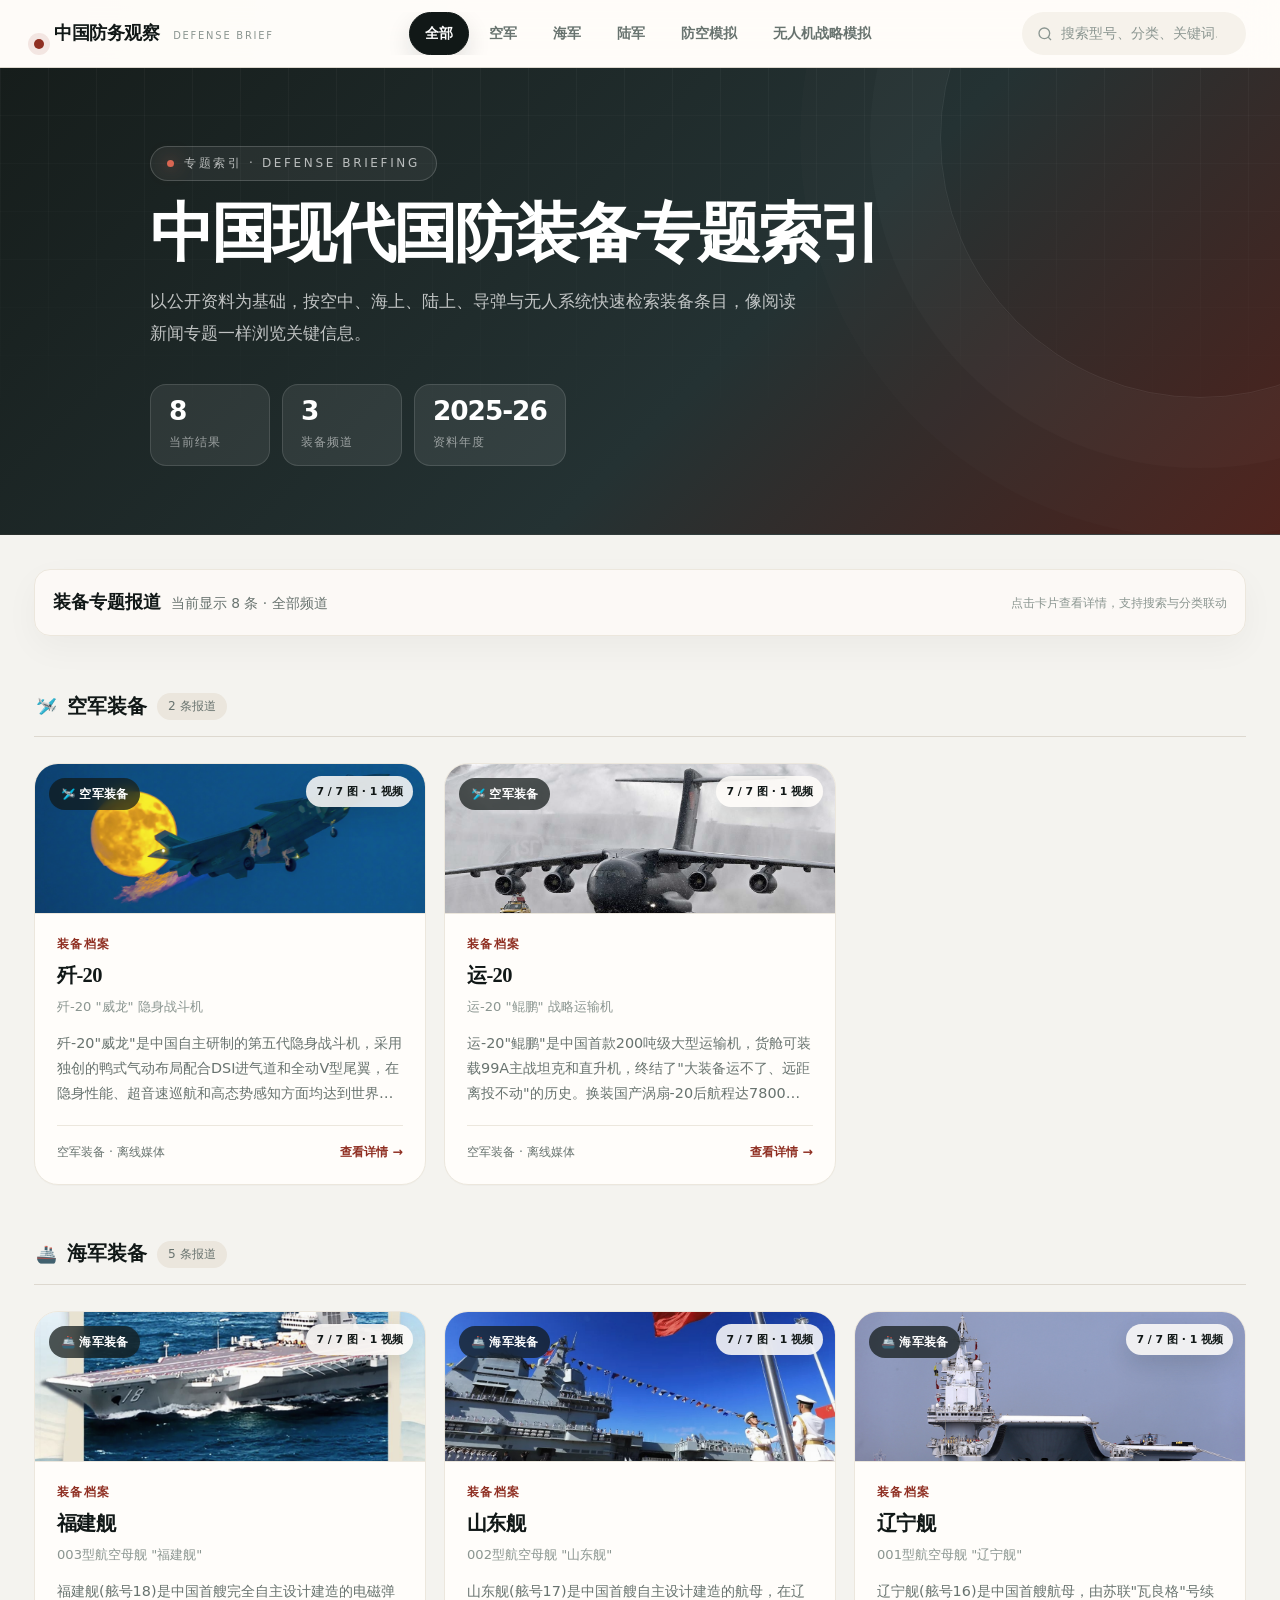
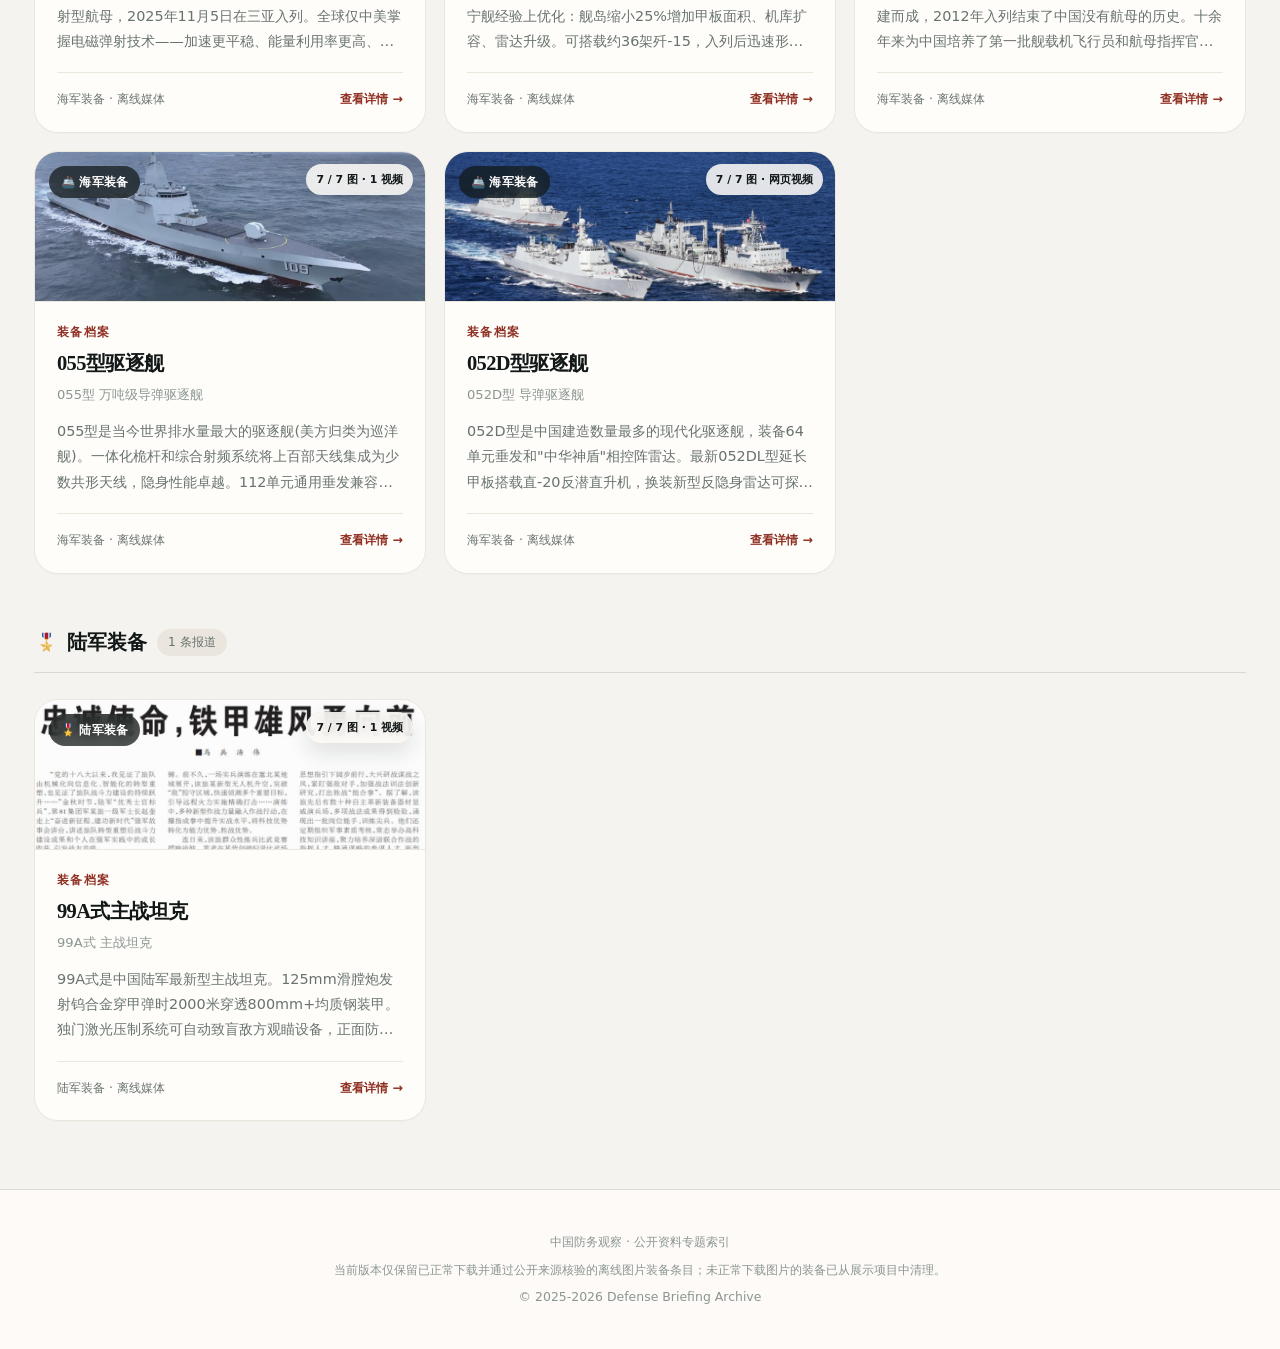
==== index.html @ eff03df4 "Initial site upload" ====
<!DOCTYPE html>
<html lang="zh-CN">
<head>
<meta charset="UTF-8">
<meta name="viewport" content="width=device-width, initial-scale=1.0">
<title>中国防务观察 · 现代国防装备专题索引</title>
<style>
/* ====== News Briefing Design System ====== */
:root{
  --bg:#f4f3ef;
  --paper:#fffdfa;
  --paper-strong:#ffffff;
  --ink:#111817;
  --ink-soft:#26312f;
  --muted:#68736f;
  --muted-2:#8b9691;
  --line:#ddd8cf;
  --line-soft:#ece7dd;
  --accent:#8f2f22;
  --accent-dark:#5f1f18;
  --accent-soft:#f4e5df;
  --steel:#3f5158;
  --shadow-soft:0 18px 50px rgba(20,28,25,.08);
  --shadow-card:0 22px 56px rgba(20,28,25,.12);
  --radius-lg:24px;
  --radius-md:16px;
  --radius-sm:10px;
  --motion-fast:180ms cubic-bezier(.2,.8,.2,1);
  --motion-smooth:380ms cubic-bezier(.2,.8,.2,1);
}
*,*::before,*::after{box-sizing:border-box;margin:0;padding:0}
html{scroll-behavior:smooth;font-size:16px}
body{font-family:"Microsoft YaHei","PingFang SC","Noto Sans SC",system-ui,sans-serif;background:radial-gradient(circle at top left,rgba(143,47,34,.08),transparent 30rem),var(--bg);color:var(--ink);line-height:1.75;-webkit-font-smoothing:antialiased;overflow-x:hidden}
body.menu-open,body.modal-open{overflow:hidden}
button,input{font:inherit}
button{cursor:pointer}
:focus-visible{outline:3px solid rgba(143,47,34,.32);outline-offset:4px}
.sr-only{position:absolute;width:1px;height:1px;padding:0;margin:-1px;overflow:hidden;clip:rect(0,0,0,0);white-space:nowrap;border:0}

/* ====== Header ====== */
.topbar{position:sticky;top:0;z-index:50;background:rgba(255,253,250,.92);backdrop-filter:blur(18px);border-bottom:1px solid var(--line);display:grid;grid-template-columns:auto 1fr auto;align-items:center;gap:22px;padding:0 34px;min-height:68px;box-shadow:0 1px 0 rgba(17,24,23,.02)}
.topbar-brand{display:flex;align-items:baseline;gap:10px;color:var(--ink);white-space:nowrap;letter-spacing:-.03em}
.topbar-brand span:first-child{width:10px;height:10px;border-radius:50%;background:var(--accent);box-shadow:0 0 0 6px rgba(143,47,34,.1);font-size:0;flex-shrink:0}
.topbar-brand .txt{font-family:"Noto Serif SC","Songti SC","SimSun",serif;font-size:1.15rem;font-weight:800}
.topbar-brand::after{content:"DEFENSE BRIEF";font-size:.62rem;letter-spacing:.18em;color:var(--muted-2);margin-left:4px}
.topbar-nav{display:flex;align-items:center;justify-content:center;gap:4px;overflow-x:auto;scrollbar-width:none}
.topbar-nav::-webkit-scrollbar{display:none}
.nav-link{position:relative;padding:8px 15px;border:1px solid transparent;border-radius:999px;background:transparent;color:var(--muted);font-size:.86rem;font-weight:650;white-space:nowrap;transition:color var(--motion-fast),background-color var(--motion-fast),border-color var(--motion-fast),transform var(--motion-fast)}
.nav-link:hover{color:var(--ink);background:#f0ece4;border-color:var(--line-soft);transform:translateY(-1px)}
.nav-link.active,.nav-link[aria-current="page"]{color:#fff;background:var(--ink);border-color:var(--ink);box-shadow:0 10px 24px rgba(17,24,23,.12)}
.topbar-actions{display:flex;align-items:center;gap:10px;justify-content:flex-end}
.topbar-search{display:flex;align-items:center;gap:8px;background:#f6f2eb;border:1px solid transparent;border-radius:999px;padding:8px 14px;transition:border-color var(--motion-fast),background-color var(--motion-fast),box-shadow var(--motion-fast);min-width:220px}
.topbar-search:focus-within{border-color:rgba(143,47,34,.45);background:#fff;box-shadow:0 10px 28px rgba(143,47,34,.08)}
.topbar-search input{border:none;outline:none;background:transparent;font-size:.86rem;width:170px;color:var(--ink)}
.topbar-search input::placeholder{color:var(--muted-2)}
.topbar-search svg{width:16px;height:16px;color:var(--muted-2);flex-shrink:0}
.clear-search{width:24px;height:24px;border:none;border-radius:50%;background:transparent;color:var(--muted-2);display:none;align-items:center;justify-content:center;transition:background-color var(--motion-fast),color var(--motion-fast),transform var(--motion-fast)}
.clear-search.visible{display:flex}
.clear-search:hover{background:var(--accent-soft);color:var(--accent);transform:rotate(90deg)}
.topbar-toggle{display:none;background:#fff;border:1px solid var(--line);border-radius:999px;width:40px;height:40px;color:var(--ink);font-size:1.1rem;align-items:center;justify-content:center;transition:transform var(--motion-fast),box-shadow var(--motion-fast),background-color var(--motion-fast)}
.topbar-toggle:hover{transform:translateY(-1px);box-shadow:0 12px 26px rgba(20,28,25,.1)}

/* ====== Hero ====== */
.hero{position:relative;overflow:hidden;background:linear-gradient(135deg,#161d1b 0%,#243233 58%,#4e211b 100%);color:#fff;padding:78px 32px 68px;border-bottom:1px solid rgba(255,255,255,.08)}
.hero::before{content:"";position:absolute;inset:0;background:linear-gradient(90deg,rgba(255,255,255,.035) 1px,transparent 1px),linear-gradient(0deg,rgba(255,255,255,.028) 1px,transparent 1px);background-size:48px 48px;mask-image:linear-gradient(180deg,#000,transparent 85%)}
.hero::after{content:"";position:absolute;width:520px;height:520px;border:1px solid rgba(255,255,255,.08);border-radius:50%;right:-180px;top:-190px;box-shadow:0 0 0 70px rgba(255,255,255,.018),0 0 0 140px rgba(255,255,255,.012)}
.hero-content{position:relative;z-index:1;max-width:980px;margin:0 auto;animation:heroIn .62s var(--motion-smooth) both}
@keyframes heroIn{from{opacity:0;transform:translateY(18px)}to{opacity:1;transform:translateY(0)}}
.hero-kicker{display:inline-flex;align-items:center;gap:10px;font-size:.75rem;letter-spacing:.22em;text-transform:uppercase;color:rgba(255,255,255,.68);margin-bottom:18px;border:1px solid rgba(255,255,255,.18);padding:6px 16px;border-radius:999px;background:rgba(255,255,255,.06);backdrop-filter:blur(10px)}
.hero-kicker::before{content:"";width:7px;height:7px;border-radius:50%;background:#d96652;box-shadow:0 0 18px rgba(217,102,82,.85)}
.hero h1{font-family:"Noto Serif SC","Songti SC","SimSun",serif;font-size:clamp(2.1rem,5vw,4.8rem);font-weight:900;line-height:1.08;letter-spacing:-.05em;max-width:760px;margin-bottom:18px}
.hero p{font-size:1.05rem;color:rgba(255,255,255,.72);max-width:650px;line-height:1.9;margin-bottom:34px}
.hero-stats{display:flex;gap:12px;flex-wrap:wrap}
.hero-stat{text-align:left;background:rgba(255,255,255,.08);border:1px solid rgba(255,255,255,.12);padding:13px 18px;border-radius:16px;min-width:120px;backdrop-filter:blur(12px)}
.hero-stat .num{font-size:1.65rem;line-height:1;font-weight:850;color:#fff;letter-spacing:-.04em}
.hero-stat .label{font-size:.72rem;color:rgba(255,255,255,.52);margin-top:8px;letter-spacing:.08em}

/* ====== Main Content ====== */
.main-wrap{max-width:1260px;margin:0 auto;padding:34px 24px 68px}
.results-bar{display:flex;align-items:center;justify-content:space-between;gap:16px;margin-bottom:20px;padding:16px 18px;border:1px solid var(--line-soft);background:rgba(255,253,250,.72);border-radius:var(--radius-md);box-shadow:0 12px 34px rgba(20,28,25,.04)}
.results-title{display:flex;align-items:baseline;gap:10px;flex-wrap:wrap}
.results-title strong{font-family:"Noto Serif SC","Songti SC","SimSun",serif;font-size:1.15rem;color:var(--ink)}
.results-title span{font-size:.86rem;color:var(--muted)}
.results-hint{font-size:.78rem;color:var(--muted-2)}
.cat-heading{display:flex;align-items:center;gap:10px;margin:26px 0 8px;padding:8px 2px 12px;border-bottom:1px solid var(--line)}
.cat-heading .icon{font-size:1.05rem;filter:saturate(.7)}
.cat-heading h2{font-family:"Noto Serif SC","Songti SC","SimSun",serif;font-size:1.22rem;font-weight:800;color:var(--ink)}
.cat-heading .count{font-size:.76rem;color:var(--muted);background:#ebe6dd;padding:3px 11px;border-radius:999px}
.cards-grid{display:grid;grid-template-columns:repeat(auto-fill,minmax(310px,1fr));gap:18px;transition:opacity var(--motion-smooth),transform var(--motion-smooth),filter var(--motion-smooth)}
.cards-grid.is-filtering{opacity:.28;transform:translateY(10px);filter:blur(1px)}
.card{position:relative;background:var(--paper);border:1px solid var(--line-soft);border-radius:var(--radius-lg);overflow:hidden;cursor:pointer;min-height:100%;box-shadow:0 1px 0 rgba(17,24,23,.02);transition:transform var(--motion-smooth),box-shadow var(--motion-smooth),border-color var(--motion-fast),background-color var(--motion-fast);opacity:0;animation:cardIn .48s var(--motion-smooth) forwards;animation-delay:var(--delay,0ms)}
@keyframes cardIn{from{opacity:0;transform:translateY(20px)}to{opacity:1;transform:translateY(0)}}
.card::before{content:"";position:absolute;left:18px;right:18px;top:0;height:2px;background:linear-gradient(90deg,transparent,var(--accent),transparent);transform:scaleX(0);transform-origin:left;transition:transform .46s var(--motion-smooth);z-index:2}
.card:hover,.card:focus-visible{transform:translateY(-6px);box-shadow:var(--shadow-card);border-color:#d5ccc0;background:#fff}
.card:hover::before,.card:focus-visible::before{transform:scaleX(1)}
.card:active,.card.is-pressed{transform:translateY(-2px) scale(.985)}
.card-img{position:relative;height:150px;overflow:hidden;background:#ece7dd;border-bottom:1px solid var(--line-soft)}
.card-img svg{width:100%;height:100%;display:block;transition:transform .7s var(--motion-smooth),filter .7s var(--motion-smooth);filter:saturate(.78) contrast(.98)}
.card:hover .card-img svg{transform:scale(1.035);filter:saturate(.95) contrast(1.02)}
.card-cat{position:absolute;top:14px;left:14px;z-index:1;padding:6px 12px;border-radius:999px;font-size:.72rem;background:rgba(17,24,23,.72);color:#fff;backdrop-filter:blur(8px);font-weight:700;letter-spacing:.02em}
.card-body{padding:20px 22px 22px}
.card-eyebrow{font-size:.72rem;color:var(--accent);font-weight:800;letter-spacing:.12em;text-transform:uppercase;margin-bottom:8px}
.card-body h3{font-family:"Noto Serif SC","Songti SC","SimSun",serif;font-size:1.28rem;font-weight:900;color:var(--ink);line-height:1.32;margin-bottom:7px;letter-spacing:-.03em}
.card-body .model{font-size:.82rem;color:var(--muted-2);margin-bottom:12px;white-space:nowrap;overflow:hidden;text-overflow:ellipsis}
.card-body .excerpt{font-size:.9rem;color:var(--muted);line-height:1.75;display:-webkit-box;-webkit-line-clamp:3;-webkit-box-orient:vertical;overflow:hidden}
.card-meta{display:flex;align-items:center;justify-content:space-between;gap:12px;margin-top:18px;padding-top:15px;border-top:1px solid var(--line-soft);font-size:.78rem;color:var(--muted)}
.card-meta span:last-child{color:var(--accent);font-weight:800;transition:transform var(--motion-fast)}
.card:hover .card-meta span:last-child{transform:translateX(4px)}
.no-results{text-align:center;padding:82px 20px;color:var(--muted);border:1px dashed var(--line);border-radius:var(--radius-lg);background:rgba(255,253,250,.58)}
.no-results .icon{font-size:2.8rem;margin-bottom:14px;filter:saturate(.72)}
.no-results h3{font-family:"Noto Serif SC","Songti SC","SimSun",serif;font-size:1.3rem;color:var(--ink);margin-bottom:8px}

/* ====== Modal ====== */
.modal-overlay{position:fixed;inset:0;z-index:100;background:rgba(17,24,23,.72);backdrop-filter:blur(10px);display:flex;align-items:center;justify-content:center;padding:24px;visibility:hidden;opacity:0;pointer-events:none;transition:opacity var(--motion-smooth),visibility var(--motion-smooth)}
.modal-overlay.show{visibility:visible;opacity:1;pointer-events:auto}
.modal{background:var(--paper-strong);border-radius:26px;width:100%;max-width:940px;max-height:88vh;overflow-y:auto;box-shadow:0 34px 92px rgba(0,0,0,.32);transform:translateY(28px) scale(.985);opacity:0;transition:transform var(--motion-smooth),opacity var(--motion-smooth);position:relative;border:1px solid rgba(255,255,255,.45)}
.modal-overlay.show .modal{transform:translateY(0) scale(1);opacity:1}
.modal::before{content:"";position:absolute;left:0;right:0;top:0;height:3px;background:linear-gradient(90deg,transparent,var(--accent),transparent);opacity:.9}
.modal-close{position:sticky;top:18px;float:right;z-index:10;width:42px;height:42px;border-radius:50%;background:rgba(255,255,255,.86);border:1px solid var(--line);color:var(--ink);font-size:1.05rem;cursor:pointer;display:flex;align-items:center;justify-content:center;transition:transform var(--motion-fast),background-color var(--motion-fast),color var(--motion-fast),border-color var(--motion-fast);margin:18px 18px -60px auto;box-shadow:0 12px 28px rgba(20,28,25,.1)}
.modal-close:hover{background:var(--accent);border-color:var(--accent);color:#fff;transform:rotate(90deg)}
.modal-img-wrap{position:relative;width:100%;height:300px;overflow:hidden;background:#ece7dd;border-radius:26px 26px 0 0;border-bottom:1px solid var(--line-soft)}
.modal-img-wrap svg{width:100%;height:100%;display:block;filter:saturate(.82)}
.modal-body{padding:30px 38px 40px}
.modal-tags{margin-bottom:14px;display:flex;align-items:center;gap:8px;flex-wrap:wrap}
.modal-tag,.modal-status{padding:6px 13px;border-radius:999px;font-size:.76rem;font-weight:800;border:1px solid var(--line-soft)}
.modal-tag{background:#f4f0e8;color:var(--steel)}
.tag-active{background:#e8f3ea;color:#2d6e40;border-color:#cfe5d5}
.tag-test{background:#fff4da;color:#a16207;border-color:#efd38f}
.modal-body h2{font-family:"Noto Serif SC","Songti SC","SimSun",serif;font-size:clamp(1.8rem,4vw,2.8rem);font-weight:900;color:var(--ink);line-height:1.16;letter-spacing:-.04em;margin-bottom:8px}
.modal-body .model-name{font-size:1rem;color:var(--muted);margin-bottom:24px}
.specs-grid{display:grid;grid-template-columns:repeat(auto-fill,minmax(210px,1fr));gap:1px;margin-bottom:26px;background:var(--line);border-radius:16px;overflow:hidden;border:1px solid var(--line)}
.spec-item{display:flex;justify-content:space-between;align-items:center;gap:12px;padding:10px 14px;background:#fffdf9;font-size:.86rem}
.spec-label{color:var(--muted);font-weight:700;flex-shrink:0}
.spec-value{color:var(--ink);font-weight:750;text-align:right;word-break:break-word}
.radar-block{display:flex;gap:28px;align-items:center;flex-wrap:wrap;margin:22px 0 28px;padding:22px 24px;background:#f7f3ec;border-radius:18px;border:1px solid var(--line-soft)}
.radar-canvas-wrap{flex-shrink:0}
.radar-canvas-wrap canvas{display:block;max-width:100%}
.radar-info{flex:1;min-width:220px}
.radar-info h4{font-size:.92rem;color:var(--ink);margin-bottom:14px;font-weight:850;letter-spacing:.04em}
.radar-row{display:flex;align-items:center;gap:8px;margin-bottom:8px;font-size:.83rem}
.radar-row .dot{width:8px;height:8px;border-radius:50%;flex-shrink:0}
.radar-row .lbl{color:var(--muted);width:68px;flex-shrink:0}
.radar-row .bar-wrap{flex:1;height:6px;border-radius:999px;background:#e2ddd4;overflow:hidden}
.radar-row .bar-fill{height:100%;border-radius:999px;transition:width .8s var(--motion-smooth)}
.radar-row .val{font-weight:850;color:var(--ink);width:30px;text-align:right;flex-shrink:0}
.desc-block{border-top:1px solid var(--line-soft);padding-top:6px}
.desc-block h4{font-family:"Noto Serif SC","Songti SC","SimSun",serif;font-size:1.05rem;color:var(--ink);margin:18px 0 8px;font-weight:900}
.desc-block p{font-size:.94rem;color:var(--ink-soft);line-height:1.95;margin-bottom:12px;text-indent:2em}
.footer{text-align:center;padding:38px 20px;border-top:1px solid var(--line);color:var(--muted-2);font-size:.78rem;line-height:2.2;background:rgba(255,253,250,.8)}
.btt{position:fixed;bottom:28px;right:28px;z-index:45;width:44px;height:44px;border-radius:50%;background:#fff;border:1px solid var(--line);color:var(--muted);cursor:pointer;font-size:1rem;display:flex;align-items:center;justify-content:center;transition:opacity var(--motion-fast),transform var(--motion-fast),background-color var(--motion-fast),color var(--motion-fast),border-color var(--motion-fast);opacity:0;pointer-events:none;box-shadow:0 12px 28px rgba(20,28,25,.1)}
.btt.visible{opacity:1;pointer-events:auto}
.btt:hover{background:var(--ink);color:#fff;border-color:var(--ink);transform:translateY(-3px)}


/* ====== Offline Media Gallery ====== */
.card-img img{width:100%;height:100%;display:block;object-fit:cover;transition:transform .7s var(--motion-smooth),filter .7s var(--motion-smooth);filter:saturate(.82) contrast(.98)}
.card:hover .card-img img{transform:scale(1.035);filter:saturate(.96) contrast(1.02)}
.card-media-badge{position:absolute;right:12px;top:12px;z-index:1;padding:6px 10px;border-radius:999px;background:rgba(255,253,250,.86);color:var(--ink);font-size:.68rem;font-weight:850;box-shadow:0 10px 22px rgba(20,28,25,.12);backdrop-filter:blur(10px)}
.modal-media{border-bottom:1px solid var(--line-soft);background:#f7f3ec;border-radius:26px 26px 0 0;overflow:hidden}
.media-stage{position:relative;min-height:380px;background:#151d1b;display:flex;align-items:center;justify-content:center;overflow:hidden}
.media-stage img,.media-stage video{width:100%;height:100%;max-height:430px;object-fit:cover;display:block;background:#151d1b}
.media-stage video{object-fit:contain;background:#0f1413}
.media-missing{width:100%;min-height:380px;display:flex;flex-direction:column;align-items:center;justify-content:center;text-align:center;color:#fff;background:linear-gradient(135deg,#151d1b,#4e211b);padding:34px}
.media-missing img{width:100%;height:100%;position:absolute;inset:0;object-fit:cover;opacity:.36;filter:saturate(.7)}
.media-missing strong,.media-missing span{position:relative;z-index:1}
.media-missing strong{font-family:"Noto Serif SC","Songti SC","SimSun",serif;font-size:1.4rem;margin-bottom:8px}
.media-missing span{font-size:.9rem;color:rgba(255,255,255,.72)}
.media-missing a{position:relative;z-index:1;margin-top:16px;padding:9px 16px;border-radius:999px;background:rgba(255,255,255,.14);border:1px solid rgba(255,255,255,.28);color:#fff;text-decoration:none;font-size:.86rem;font-weight:800;transition:background-color var(--motion-fast),transform var(--motion-fast)}
.media-missing a:hover{background:rgba(255,255,255,.24);transform:translateY(-1px)}
.media-thumbs{display:flex;gap:10px;padding:14px 16px;overflow-x:auto;background:rgba(255,253,250,.9);scrollbar-width:thin}
.media-thumb{position:relative;flex:0 0 118px;height:76px;border:2px solid transparent;border-radius:14px;overflow:hidden;background:#ebe6dd;color:var(--ink);cursor:pointer;transition:transform var(--motion-fast),border-color var(--motion-fast),box-shadow var(--motion-fast),opacity var(--motion-fast)}
.media-thumb:hover{transform:translateY(-2px);box-shadow:0 12px 26px rgba(20,28,25,.14)}
.media-thumb.active{border-color:var(--accent);box-shadow:0 0 0 3px rgba(143,47,34,.12)}
.media-thumb img{width:100%;height:100%;object-fit:cover;display:block;filter:saturate(.82)}
.media-thumb .thumb-label{position:absolute;left:6px;bottom:5px;padding:2px 6px;border-radius:999px;background:rgba(17,24,23,.74);color:#fff;font-size:.62rem;font-weight:800;backdrop-filter:blur(6px)}
.media-thumb .play-mark{position:absolute;inset:0;display:flex;align-items:center;justify-content:center;color:#fff;font-size:1.35rem;text-shadow:0 2px 12px rgba(0,0,0,.5)}
.media-thumb.fallback{opacity:.72}
.media-source{display:flex;align-items:center;justify-content:space-between;gap:12px;padding:10px 18px;background:#fffdf9;color:var(--muted);font-size:.78rem;border-top:1px solid var(--line-soft)}
.media-source a{color:var(--accent);text-decoration:none;font-weight:800}
.media-source a:hover{text-decoration:underline}
@media(max-width:768px){
  .media-stage,.media-missing{min-height:240px}
  .media-stage img,.media-stage video{max-height:280px}
  .media-thumbs{padding:10px 12px;gap:8px}
  .media-thumb{flex-basis:94px;height:62px;border-radius:10px}
  .media-source{align-items:flex-start;flex-direction:column}
}

/* ====== Responsive ====== */
@media(max-width:1024px){
  .topbar{grid-template-columns:auto auto 1fr;min-height:62px;padding:0 18px;gap:12px}
  .topbar-toggle{display:flex;order:2}
  .topbar-actions{order:3}
  .topbar-nav{position:absolute;top:calc(100% + 1px);left:14px;right:14px;display:flex;flex-direction:column;align-items:stretch;background:rgba(255,253,250,.98);border:1px solid var(--line);border-radius:18px;padding:12px;gap:6px;box-shadow:var(--shadow-soft);opacity:0;transform:translateY(-10px) scale(.98);visibility:hidden;pointer-events:none;transition:opacity var(--motion-smooth),transform var(--motion-smooth),visibility var(--motion-smooth)}
  body.menu-open .topbar-nav{opacity:1;transform:translateY(0) scale(1);visibility:visible;pointer-events:auto}
  .nav-link{text-align:left;border-radius:12px;padding:10px 12px}
  .topbar-brand::after{display:none}
  .cards-grid{grid-template-columns:repeat(auto-fill,minmax(280px,1fr))}
}
@media(max-width:768px){
  .topbar{grid-template-columns:auto auto;align-items:center;padding:10px 14px;min-height:auto}
  .topbar-actions{grid-column:1/-1;width:100%}
  .topbar-search{width:100%;min-width:0}
  .topbar-search input{width:100%}
  .hero{padding:52px 18px 44px}
  .hero p{font-size:.96rem}
  .hero-stats{gap:10px}
  .hero-stat{min-width:calc(50% - 5px);padding:12px 14px}
  .main-wrap{padding:24px 14px 54px}
  .results-bar{align-items:flex-start;flex-direction:column}
  .cards-grid{grid-template-columns:1fr;gap:14px}
  .modal-overlay{padding:12px;align-items:flex-end}
  .modal{max-height:92vh;border-radius:22px 22px 0 0}
  .modal-img-wrap{height:210px;border-radius:22px 22px 0 0}
  .modal-body{padding:22px 18px 28px}
  .radar-block{flex-direction:column;align-items:center;padding:18px 14px}
  .btt{right:18px;bottom:18px}
}
@media(max-width:480px){
  .topbar-brand .txt{font-size:1rem}
  .hero h1{font-size:2rem}
  .hero-stat{min-width:100%}
  .card-img{height:132px}
  .modal-close{width:38px;height:38px;margin:14px 14px -54px auto}
  .specs-grid{grid-template-columns:1fr}
}
@media(prefers-reduced-motion:reduce){
  *,*::before,*::after{animation-duration:1ms!important;animation-iteration-count:1!important;transition-duration:1ms!important;scroll-behavior:auto!important}
}
</style>
</head>
<body>

<!-- ====== Topbar ====== -->
<header class="topbar" id="topbar">
  <div class="topbar-brand"><span aria-hidden="true">●</span><span class="txt">中国防务观察</span></div>
  <button class="topbar-toggle" id="menuBtn" type="button" aria-label="打开分类菜单" aria-expanded="false" aria-controls="topbarNav">☰</button>
  <nav class="topbar-nav" id="topbarNav" aria-label="装备分类与模拟栏目">
    <button class="nav-link active" type="button" data-cat="all" aria-current="page">全部</button>
    <button class="nav-link" type="button" data-cat="airforce">空军</button>
    <button class="nav-link" type="button" data-cat="navy">海军</button>
    <button class="nav-link" type="button" data-cat="army">陆军</button>
    <button class="nav-link" type="button" data-page="air-defense/index.html">防空模拟</button>
    <button class="nav-link" type="button" data-page="drone-strategy/index.html">无人机战略模拟</button>
  </nav>
  <div class="topbar-actions">
    <label class="topbar-search" for="searchInput">
      <svg viewBox="0 0 24 24" fill="none" stroke="currentColor" stroke-width="2" aria-hidden="true"><circle cx="11" cy="11" r="8"/><path d="m21 21-4.35-4.35"/></svg>
      <span class="sr-only">搜索装备条目</span>
      <input type="search" id="searchInput" placeholder="搜索型号、分类、关键词…" autocomplete="off" aria-label="搜索装备条目">
      <button class="clear-search" id="clearSearch" type="button" aria-label="清除搜索">×</button>
    </label>
  </div>
</header>

<!-- ====== Hero ====== -->
<section class="hero">
  <div class="hero-content">
    <div class="hero-kicker">专题索引 · Defense Briefing</div>
    <h1>中国现代国防装备专题索引</h1>
    <p>以公开资料为基础，按空中、海上、陆上、导弹与无人系统快速检索装备条目，像阅读新闻专题一样浏览关键信息。</p>
    <div class="hero-stats" aria-label="页面统计">
      <div class="hero-stat"><div class="num" id="statTotal">8</div><div class="label">当前结果</div></div>
      <div class="hero-stat"><div class="num">3</div><div class="label">装备频道</div></div>
      <div class="hero-stat"><div class="num">2025-26</div><div class="label">资料年度</div></div>
    </div>
  </div>
</section>

<!-- ====== Cards Grid ====== -->
<main class="main-wrap">
  <div class="results-bar" aria-live="polite">
    <div class="results-title"><strong>装备专题报道</strong><span id="resultSummary">正在加载条目…</span></div>
    <div class="results-hint">点击卡片查看详情，支持搜索与分类联动</div>
  </div>
  <div class="cards-grid" id="cardsGrid" aria-live="polite"></div>
  <div class="no-results" id="noResults" hidden>
    <div class="icon">🔍</div><h3>未找到匹配条目</h3><p>请尝试更短的关键词，或切换到“全部”频道。</p>
  </div>
</main>

<!-- ====== Modal ====== -->
<div class="modal-overlay" id="modalOverlay" aria-hidden="true">
  <article class="modal" id="modal" role="dialog" aria-modal="true" aria-labelledby="modalTitle">
    <button class="modal-close" id="modalClose" type="button" aria-label="关闭详情">✕</button>
    <div id="modalContent"></div>
  </article>
</div>

<button class="btt" id="btt" type="button" title="回到顶部" aria-label="回到顶部">▲</button>

<footer class="footer">
  <p>中国防务观察 · 公开资料专题索引</p>
  <p>当前版本仅保留已正常下载并通过公开来源核验的离线图片装备条目；未正常下载图片的装备已从展示项目中清理。</p>
  <p>© 2025-2026 Defense Briefing Archive</p>
</footer>

<script src="assets/data/media-manifest.js"></script>
<script>
// ====== SVG Placeholder Generator ======
function makeSVG(cat, name) {
  const P = {
    airforce:   {bg:'#e8f0f8',a:'#3a7bd5',b:'#5a9ae6',c:'#a0c8f0'},
    navy:       {bg:'#e6f0f5',a:'#1a6b8a',b:'#2e9ec0',c:'#8ad0e8'},
    army:       {bg:'#eaf5e5',a:'#3d7a3d',b:'#5a9f4a',c:'#a0d090'},
    rocket:     {bg:'#f8ece8',a:'#b84030',b:'#d96a5a',c:'#f0a090'},
    airdefense: {bg:'#efeaf8',a:'#5b3faf',b:'#7a6ad9',c:'#c0b0f0'},
    uav:        {bg:'#e6eff6',a:'#3a6a9a',b:'#5a9aca',c:'#a0c8f0'},
    space:      {bg:'#e8e8f6',a:'#3a3ac0',b:'#6a6ad8',c:'#b0b0f0'},
    infantry:   {bg:'#f5f0e5',a:'#7a6a30',b:'#9a8a4a',c:'#c8b880'}
  };
  const p=P[cat]||P.airforce;
  return `<svg xmlns="http://www.w3.org/2000/svg" width="100%" height="100%" viewBox="0 0 400 200" preserveAspectRatio="xMidYMid slice">
    <defs>
      <linearGradient id="bg" x1="0" y1="0" x2="1" y2="1"><stop offset="0" stop-color="${p.bg}"/><stop offset="1" stop-color="${p.a}" stop-opacity=".12"/></linearGradient>
      <pattern id="dot" width="28" height="28" patternUnits="userSpaceOnUse"><circle cx="14" cy="14" r=".8" fill="${p.a}" opacity=".08"/></pattern>
    </defs>
    <rect fill="url(#bg)" width="400" height="200"/>
    <rect fill="url(#dot)" width="400" height="200"/>
    <g transform="translate(200,105)">
      <ellipse cx="0" cy="0" rx="100" ry="55" fill="none" stroke="${p.c}" stroke-width="1" opacity=".3"/>
      <ellipse cx="0" cy="0" rx="70" ry="35" fill="none" stroke="${p.b}" stroke-width="1.3" opacity=".4"/>
      <circle cx="-45" cy="-15" r="15" fill="none" stroke="${p.a}" stroke-width="2.5" opacity=".5"/>
      <circle cx="0" cy="0" r="20" fill="none" stroke="${p.a}" stroke-width="3" opacity=".7"/>
      <circle cx="40" cy="10" r="12" fill="none" stroke="${p.a}" stroke-width="2" opacity=".4"/>
      <line x1="-120" y1="-75" x2="120" y2="75" stroke="${p.a}" opacity=".05" stroke-width=".5"/>
      <line x1="-120" y1="75" x2="120" y2="-75" stroke="${p.a}" opacity=".05" stroke-width=".5"/>
    </g>
    <text x="200" y="184" text-anchor="middle" fill="${p.a}" opacity=".35" font-size="13" font-weight="600" font-family="sans-serif">${name}</text>
  </svg>`;
}

// ====== CATEGORY METADATA ======
const catMeta = {
  airforce:   {name:'空军装备',icon:'🛩️'},
  navy:       {name:'海军装备',icon:'🚢'},
  army:       {name:'陆军装备',icon:'🎖️'},
  rocket:     {name:'火箭军',icon:'🚀'},
  airdefense: {name:'防空系统',icon:'🛡️'},
  uav:        {name:'无人机系统',icon:'🛸'},
  space:      {name:'太空与电子战',icon:'🛰️'},
  infantry:   {name:'单兵装备',icon:'🔫'}
};

const radarPresets = {
  airforce:   {labels:['火力打击','机动性能','隐身能力','航电系统','作战半径'],color:'#3a7bd5'},
  navy:       {labels:['火力打击','防护能力','机动航速','电子战','持续作战'],color:'#1a6b8a'},
  army:       {labels:['火力打击','装甲防护','机动越野','信息化','战场感知'],color:'#3d7a3d'},
  rocket:     {labels:['射程覆盖','毁伤威力','命中精度','突防能力','反应速度'],color:'#b84030'},
  airdefense: {labels:['拦截距离','命中精度','反应速度','抗干扰','多目标能力'],color:'#5b3faf'},
  uav:        {labels:['续航时间','隐身性能','载荷能力','侦察能力','打击精度'],color:'#3a6a9a'},
  space:      {labels:['覆盖范围','技术水平','抗毁能力','信息优势','体系融合'],color:'#3a3ac0'},
  infantry:   {labels:['杀伤威力','射击精度','可靠耐用','人机工效','模块扩展'],color:'#7a6a30'}
};

// ====== EQUIPMENT DATA ======
var E = [
  {
    "id": "j20",
    "c": "airforce",
    "n": "歼-20",
    "fn": "歼-20 \"威龙\" 隐身战斗机",
    "rd": [
      98,
      92,
      98,
      95,
      88
    ],
    "sp": {
      "类型": "第五代单座双发隐身战斗机",
      "制造商": "成都飞机工业集团",
      "首飞": "2011.1.11",
      "服役": "2017年",
      "产量": "200+架(2025)",
      "长度": "21.2m",
      "最大速度": "2.5马赫",
      "作战半径": "2000+km",
      "发动机": "涡扇-15(国产)",
      "武器": "PL-10/12/15空空导弹",
      "单价": "约7亿人民币"
    },
    "ds": [
      "歼-20\"威龙\"是中国自主研制的第五代隐身战斗机，采用独创的鸭式气动布局配合DSI进气道和全动V型尾翼，在隐身性能、超音速巡航和高态势感知方面均达到世界先进水平。2025年已换装国产涡扇-15发动机，年产约40-50架，装备规模突破200架。",
      "2025年九三阅兵中，歼-20、歼-20A、歼-20S等五型隐身战机同场受阅。歼-20可与攻击-11隐身无人机、歼-16组成\"新三剑客\"编队实现有人/无人协同——飞行员在空中指挥无人机前出侦察和打击，自身保持安全距离。",
      "歼-20承担夺取制空权、猎杀敌方预警机和加油机等高价值目标的核心任务，是中国空天防御的\"国之利刃\"。预计到2027年建军百年时将装备超过300架。"
    ],
    "s": "active"
  },
  {
    "id": "y20",
    "c": "airforce",
    "n": "运-20",
    "fn": "运-20 \"鲲鹏\" 战略运输机",
    "rd": [
      30,
      55,
      65,
      75,
      92
    ],
    "sp": {
      "类型": "大型战略运输机",
      "制造商": "西安飞机工业集团",
      "服役": "2016年",
      "最大起飞重量": "220吨",
      "最大载重": "66吨",
      "最大航程": "7800km(涡扇-20)",
      "货舱": "20×4×4m",
      "改型": "运油-20、空警-3000平台"
    },
    "ds": [
      "运-20\"鲲鹏\"是中国首款200吨级大型运输机，货舱可装载99A主战坦克和直升机，终结了\"大装备运不了、远距离投不动\"的历史。换装国产涡扇-20后航程达7800公里，具备跨洲际战略投送能力。",
      "近年来运-20多次参与海外撤侨和国际人道主义救援。运油-20空中加油改型解决了歼-20等战机远程作战的瓶颈。截至2025年装备超80架，持续以每年15-20架速度生产。"
    ],
    "s": "active"
  },
  {
    "id": "fujian",
    "c": "navy",
    "n": "福建舰",
    "fn": "003型航空母舰 \"福建舰\"",
    "rd": [
      95,
      88,
      72,
      92,
      90
    ],
    "sp": {
      "类型": "大型航空母舰(电磁弹射)",
      "排水量": "约8万吨",
      "长度": "约316m",
      "入列": "2025.11.5",
      "弹射": "电磁弹射×3",
      "舰载机": "歼-35/歼-15T/空警-600/直-20",
      "动力": "常规动力(综合电力)",
      "造价": "约500亿人民币",
      "母港": "海南三亚"
    },
    "ds": [
      "福建舰(舷号18)是中国首艘完全自主设计建造的电磁弹射型航母，2025年11月5日在三亚入列。全球仅中美掌握电磁弹射技术——加速更平稳、能量利用率更高、可自动调节弹射力度适应不同机型。",
      "福建舰排水量约8万吨，可搭载50-60架各型舰载机。电磁弹射使其可弹射从轻型的攻击-11无人机到重载歼-15T的全系列机型，作战效能远超滑跃起飞航母。",
      "入列标志着中国海军迈入\"三航母时代\"。2026年正进行高强度舰机适配和多航母编队协同演练，加速向\"完全形成战斗力\"推进。"
    ],
    "s": "active"
  },
  {
    "id": "shandong",
    "c": "navy",
    "n": "山东舰",
    "fn": "002型航空母舰 \"山东舰\"",
    "rd": [
      82,
      80,
      65,
      78,
      82
    ],
    "sp": {
      "类型": "中型航母(滑跃)",
      "排水量": "约6-7万吨",
      "入列": "2019.12.17",
      "舰载机": "歼-15(约36架)",
      "母港": "三亚",
      "特点": "中国首艘国产航母"
    },
    "ds": [
      "山东舰(舷号17)是中国首艘自主设计建造的航母，在辽宁舰经验上优化：舰岛缩小25%增加甲板面积、机库扩容、雷达升级。可搭载约36架歼-15，入列后迅速形成战斗力，近年来多次率编队参与南海和台海实战化训练。"
    ],
    "s": "active"
  },
  {
    "id": "liaoning",
    "c": "navy",
    "n": "辽宁舰",
    "fn": "001型航空母舰 \"辽宁舰\"",
    "rd": [
      78,
      75,
      62,
      72,
      75
    ],
    "sp": {
      "类型": "中型航母(滑跃)",
      "排水量": "约6万吨",
      "入列": "2012.9.25",
      "舰载机": "歼-15(约24架)",
      "母港": "青岛",
      "特点": "中国第一艘航母"
    },
    "ds": [
      "辽宁舰(舷号16)是中国首艘航母，由苏联\"瓦良格\"号续建而成，2012年入列结束了中国没有航母的历史。十余年来为中国培养了第一批舰载机飞行员和航母指挥官，近年完成多次西太平洋远海实战化训练。"
    ],
    "s": "active"
  },
  {
    "id": "type055",
    "c": "navy",
    "n": "055型驱逐舰",
    "fn": "055型 万吨级导弹驱逐舰",
    "rd": [
      98,
      82,
      80,
      95,
      88
    ],
    "sp": {
      "类型": "万吨级导弹驱逐舰",
      "排水量": "约1.2-1.3万吨",
      "服役": "2020年(南昌舰)",
      "垂发": "112单元通用VLS",
      "武器": "鹰击-21高超音速导弹、HHQ-9B",
      "雷达": "双波段相控阵",
      "造价": "约60亿/艘"
    },
    "ds": [
      "055型是当今世界排水量最大的驱逐舰(美方归类为巡洋舰)。一体化桅杆和综合射频系统将上百部天线集成为少数共形天线，隐身性能卓越。112单元通用垂发兼容防空、反舰、反潜和对陆攻击导弹。",
      "055最具威慑力的武器是鹰击-21舰载高超音速反舰导弹，末端速度10马赫，现有任何防空系统几乎无法拦截，一艘055的鹰击-21齐射足以重创超级航母。首批8艘已全部入列，第二批改进型055A正在建造中。"
    ],
    "s": "active"
  },
  {
    "id": "type052d",
    "c": "navy",
    "n": "052D型驱逐舰",
    "fn": "052D型 导弹驱逐舰",
    "rd": [
      88,
      72,
      75,
      85,
      82
    ],
    "sp": {
      "类型": "多用途导弹驱逐舰",
      "排水量": "约7500吨",
      "服役": "2014年",
      "垂发": "64单元通用VLS",
      "武器": "HHQ-9B、鹰击-18",
      "雷达": "346A型有源相控阵",
      "数量": "30+艘"
    },
    "ds": [
      "052D型是中国建造数量最多的现代化驱逐舰，装备64单元垂发和\"中华神盾\"相控阵雷达。最新052DL型延长甲板搭载直-20反潜直升机，换装新型反隐身雷达可探测F-22/F-35。30+艘服役或在建，是水面舰艇部队的中坚。"
    ],
    "s": "active"
  },
  {
    "id": "type99a",
    "c": "army",
    "n": "99A式主战坦克",
    "fn": "99A式 主战坦克",
    "rd": [
      96,
      95,
      78,
      90,
      85
    ],
    "sp": {
      "类型": "第三代信息化主战坦克",
      "战斗全重": "约58吨",
      "乘员": "3人",
      "主炮": "125mm滑膛炮(自动装填)",
      "发动机": "1500马力",
      "最大速度": "80km/h",
      "装甲": "复合装甲+FY-5爆反",
      "特点": "激光压制观瞄系统"
    },
    "ds": [
      "99A式是中国陆军最新型主战坦克。125mm滑膛炮发射钨合金穿甲弹时2000米穿透800mm+均质钢装甲。独门激光压制系统可自动致盲敌方观瞄设备，正面防护等效超1000mm均质钢。",
      "99A装备数字战场管理系统，通过数据链与无人机和友邻坦克实时共享态势。已大规模装备重型合成旅，是地面突击力量无可争议的核心。"
    ],
    "s": "active"
  }
];

// ====== DOM REFS ======
var grid=document.getElementById('cardsGrid'),noR=document.getElementById('noResults');
var mOver=document.getElementById('modalOverlay'),mCont=document.getElementById('modalContent');
var mClose=document.getElementById('modalClose'),sIn=document.getElementById('searchInput');
var tNav=document.getElementById('topbarNav'),mBtn=document.getElementById('menuBtn');
var btt=document.getElementById('btt'),stT=document.getElementById('statTotal');
var clearSearch=document.getElementById('clearSearch'),resultSummary=document.getElementById('resultSummary');
var state={category:'all',query:'',activeModalId:null,lastFocusedElement:null};
var renderTimer=null,searchTimer=null;

// ====== HELPERS ======
function normalizeText(value){return String(value||'').toLowerCase().replace(/\s+/g,'').trim()}
function flattenSearchText(value){
  if(Array.isArray(value))return value.map(flattenSearchText).join(' ');
  if(value&&typeof value==='object')return Object.keys(value).map(function(k){return k+' '+flattenSearchText(value[k])}).join(' ');
  return value==null?'':String(value);
}
function getSearchText(x){
  var m=catMeta[x.c]||{name:x.c,icon:''};
  var status=x.s==='active'?'现役 active':'测试中 testing';
  return flattenSearchText([x.n,x.fn,x.c,m.name,status,x.sp,x.ds]);
}
function findItemById(id){for(var i=0;i<E.length;i++){if(E[i].id===id)return E[i]}return null}
function currentCatName(){return state.category==='all'?'全部频道':((catMeta[state.category]&&catMeta[state.category].name)||state.category)}
function safeClosest(el,selector){while(el&&el.nodeType===1){if(el.matches&&el.matches(selector))return el;el=el.parentElement}return null}
function escapeHtml(value){return String(value==null?'':value).replace(/[&<>"']/g,function(ch){return {'&':'&amp;','<':'&lt;','>':'&gt;','"':'&quot;',"'":'&#39;'}[ch]})}

var IMAGE_PLACEHOLDER='assets/shared/placeholders/image-placeholder.svg';
var VIDEO_PLACEHOLDER='assets/shared/placeholders/video-placeholder.svg';
function getMedia(id){return window.EQUIPMENT_MEDIA&&window.EQUIPMENT_MEDIA[id]?window.EQUIPMENT_MEDIA[id]:null}
function normalizeMediaStatus(status){return status==='ready'?'verified':(status==='placeholder'?'fallback':status)}
function fallbackImage(x,index){return {src:IMAGE_PLACEHOLDER,alt:x.n+' 图片槽位 '+(index+1)+'（暂无官方公开图片）',caption:'图片 '+(index+1)+' · 暂无官方公开素材',sourceName:'本地占位',sourceUrl:'',status:'fallback',slot:index+1}}
function getMediaImages(x){
  var media=getMedia(x.id),imgs=media&&Array.isArray(media.images)?media.images.slice(0,7):[];
  for(var i=imgs.length;i<7;i++)imgs.push(fallbackImage(x,i));
  return imgs.map(function(img,i){return Object.assign(fallbackImage(x,i),img||{})});
}
function getMediaVideo(x){
  var media=getMedia(x.id),v=media&&media.video?media.video:{};
  return Object.assign({src:'',poster:VIDEO_PLACEHOLDER,title:x.n+' 官方公开视频槽位',sourceName:'本地占位',sourceUrl:'',status:'fallback',note:'暂无官方公开视频素材'},v);
}
function realImageCount(x){return getMediaImages(x).filter(function(img){var s=normalizeMediaStatus(img.status);return s!=='fallback'&&s!=='missing'}).length}
function hasRealVideo(x){var v=getMediaVideo(x),s=normalizeMediaStatus(v.status);return !!(v.src&&s!=='fallback'&&s!=='missing')}
function hasWebVideo(x){var v=getMediaVideo(x),s=normalizeMediaStatus(v.status);return !!(!v.src&&s==='web_only'&&v.sourceUrl)}
function mediaBadgeText(x){return realImageCount(x)+' / 7 图 · '+(hasRealVideo(x)?'1 视频':(hasWebVideo(x)?'网页视频':'暂无视频'))}
function imgTag(img,cls){return '<img class="'+(cls||'media-img')+'" src="'+escapeHtml(img.src||IMAGE_PLACEHOLDER)+'" alt="'+escapeHtml(img.alt||img.caption||'装备图片')+'" loading="lazy" decoding="async" onerror="this.onerror=null;this.src=\''+IMAGE_PLACEHOLDER+'\';">'}
function mediaSourceHtml(item,type){
  var statusMap={
    verified:'已审核官方/央媒素材',
    ready:'已下载公开来源素材',
    web_only:'公开网页可观看，未下载本地视频',
    generated:'本地生成兜底素材',
    needs_review:'素材待复核',
    rejected:'来源不符合规则，未入库',
    fallback:'暂无官方公开素材，当前显示本地占位',
    placeholder:'暂无官方公开素材，当前显示本地占位',
    missing:'暂无官方公开素材，当前显示本地占位'
  };
  var status=statusMap[item.status]||statusMap.fallback;
  var src=item.sourceName?escapeHtml(item.sourceName):(item.status==='web_only'?'公开视频网页':'本地占位');
  var link=item.sourceUrl?'<a href="'+escapeHtml(item.sourceUrl)+'" target="_blank" rel="noopener noreferrer">查看来源</a>':'';
  return '<span>'+escapeHtml(type)+' · '+src+' · '+status+'</span>'+link;
}
function buildImageStage(img,x,index){return '<figure class="media-figure">'+imgTag(img,'media-img')+'</figure>'}
function buildVideoStage(video,x){
  if(video.src){return '<video controls preload="metadata" poster="'+escapeHtml(video.poster||VIDEO_PLACEHOLDER)+'" title="'+escapeHtml(video.title||x.n+' 视频')+'"><source src="'+escapeHtml(video.src)+'" type="video/mp4">当前浏览器不支持视频播放。</video>'}
  if(video.status==='web_only'&&video.sourceUrl){return '<div class="media-missing web-only"><img src="'+escapeHtml(video.poster||VIDEO_PLACEHOLDER)+'" alt="" aria-hidden="true"><strong>公开视频需联网查看</strong><span>该素材页面可匿名访问，但未找到无需鉴权、无需绕过限制的稳定本地视频文件。</span><a href="'+escapeHtml(video.sourceUrl)+'" target="_blank" rel="noopener noreferrer">打开来源视频网页</a></div>'}
  return '<div class="media-missing"><img src="'+escapeHtml(video.poster||VIDEO_PLACEHOLDER)+'" alt="" aria-hidden="true"><strong>暂无官方公开视频</strong><span>当前装备的视频槽位已保留，待补充官方或央媒公开 720p 短片。</span></div>';
}
function buildMediaGallery(x){
  var imgs=getMediaImages(x),video=getMediaVideo(x),first=imgs[0];
  var thumbs=imgs.map(function(img,i){return '<button class="media-thumb '+(i===0?'active ':'')+(normalizeMediaStatus(img.status)==='fallback'||normalizeMediaStatus(img.status)==='missing'?'fallback':'')+'" type="button" data-media-type="image" data-media-index="'+i+'" aria-label="查看第 '+(i+1)+' 张图片">'+imgTag(img,'')+'<span class="thumb-label">图 '+(i+1)+'</span></button>'}).join('');
  thumbs+='<button class="media-thumb '+(!video.src?'fallback':'')+'" type="button" data-media-type="video" data-media-index="0" aria-label="查看视频">'+imgTag({src:video.poster||VIDEO_PLACEHOLDER,alt:video.title||x.n+' 视频封面'},'')+'<span class="play-mark">▶</span><span class="thumb-label">视频</span></button>';
  return '<section class="modal-media" data-equipment-id="'+escapeHtml(x.id)+'"><div class="media-stage" id="mediaStage">'+buildImageStage(first,x,0)+'</div><div class="media-thumbs" role="listbox" aria-label="媒体缩略图">'+thumbs+'</div><div class="media-source" id="mediaSource">'+mediaSourceHtml(first,'图片 1')+'</div></section>';
}
function pauseModalVideo(){if(!mCont||!mCont.querySelectorAll)return;var videos=mCont.querySelectorAll('video');for(var i=0;i<videos.length;i++)videos[i].pause&&videos[i].pause()}
function switchModalMedia(type,index){
  var item=findItemById(state.activeModalId);if(!item)return;
  var stage=document.getElementById('mediaStage'),source=document.getElementById('mediaSource');if(!stage||!source)return;
  pauseModalVideo();
  var label='',sourceItem=null;
  if(type==='video'){var video=getMediaVideo(item);stage.innerHTML=buildVideoStage(video,item);sourceItem=video;label='视频'}
  else{var imgs=getMediaImages(item);var img=imgs[index]||imgs[0];stage.innerHTML=buildImageStage(img,item,index);sourceItem=img;label='图片 '+(index+1)}
  source.innerHTML=mediaSourceHtml(sourceItem,label);
  var thumbs=mCont.querySelectorAll('.media-thumb');for(var i=0;i<thumbs.length;i++)thumbs[i].classList.remove('active');
  var active=mCont.querySelector('[data-media-type="'+type+'"][data-media-index="'+index+'"]');if(active)active.classList.add('active');
}


// ====== FILTER ======
function filterItems(){
  var q=normalizeText(state.query);
  return E.filter(function(x){
    var matchCat=state.category==='all'||x.c===state.category;
    var matchQ=!q||normalizeText(getSearchText(x)).indexOf(q)>-1;
    return matchCat&&matchQ;
  });
}

// ====== RENDER ======
function render(items){
  items=items||filterItems();
  if(renderTimer)clearTimeout(renderTimer);
  grid.classList.add('is-filtering');
  renderTimer=setTimeout(function(){
    grid.innerHTML='';
    noR.hidden=items.length!==0;
    noR.style.display=items.length?'none':'block';
    if(items.length){
      var grouped={};
      items.forEach(function(x){if(!grouped[x.c])grouped[x.c]=[];grouped[x.c].push(x)});
      if(state.category==='all'&&state.query===''){
        Object.keys(grouped).forEach(function(c){
          var h=document.createElement('div');h.className='cat-heading';h.style.gridColumn='1/-1';
          var m=catMeta[c]||{name:c,icon:''};
          h.innerHTML='<span class="icon">'+m.icon+'</span><h2>'+escapeHtml(m.name)+'</h2><span class="count">'+grouped[c].length+' 条报道</span>';
          grid.appendChild(h);
          grouped[c].forEach(function(x,i){grid.appendChild(card(x,i))});
        });
      }else{
        items.forEach(function(x,i){grid.appendChild(card(x,i))});
      }
    }
    stT.textContent=items.length;
    updateSummary(items.length);
    requestAnimationFrame(function(){grid.classList.remove('is-filtering')});
  },130);
}

function updateSummary(count){
  var q=state.query.trim();
  var summary='当前显示 '+count+' 条 · '+currentCatName();
  if(q)summary='搜索“'+q+'” · '+currentCatName()+' · '+count+' 条结果';
  if(resultSummary)resultSummary.textContent=summary;
  if(clearSearch)clearSearch.classList.toggle('visible',!!q);
}

function card(x,i){
  var d=document.createElement('article');
  d.className='card';
  d.setAttribute('role','button');
  d.setAttribute('tabindex','0');
  d.setAttribute('data-id',x.id);
  d.setAttribute('aria-label','查看 '+x.n+' 详情');
  d.style.setProperty('--delay',(i*35)+'ms');
  var m=catMeta[x.c]||{name:x.c,icon:''},primary=getMediaImages(x)[0];
  d.innerHTML='<div class="card-img"><div class="card-cat">'+m.icon+' '+escapeHtml(m.name)+'</div><div class="card-media-badge">'+mediaBadgeText(x)+'</div>'+imgTag(primary,'media-img')+'</div>'+
    '<div class="card-body"><div class="card-eyebrow">装备档案</div><h3>'+escapeHtml(x.n)+'</h3><div class="model">'+escapeHtml(x.fn)+'</div>'+
    '<div class="excerpt">'+escapeHtml(x.ds[0])+'</div>'+
    '<div class="card-meta"><span>'+escapeHtml(m.name)+' · 离线媒体</span><span>查看详情 →</span></div></div>';
  return d;
}

// ====== RADAR ======
function drawRadar(canvas,labels,scores,color){
  var ctx=canvas.getContext('2d'),w=canvas.width=250,h=canvas.height=250;
  var cx=w/2,cy=h/2,r=96,n=labels.length,step=(Math.PI*2)/n;
  ctx.clearRect(0,0,w,h);
  for(var i=1;i<=4;i++){var gr=r/4*i;ctx.beginPath();
    for(var j=0;j<=n;j++){var a=step*j-Math.PI/2,x2=cx+gr*Math.cos(a),y2=cy+gr*Math.sin(a);j===0?ctx.moveTo(x2,y2):ctx.lineTo(x2,y2);}
    ctx.closePath();ctx.strokeStyle='rgba(0,0,0,.08)';ctx.stroke();}
  for(var i2=0;i2<n;i2++){var a2=step*i2-Math.PI/2;ctx.beginPath();ctx.moveTo(cx,cy);
    ctx.lineTo(cx+r*Math.cos(a2),cy+r*Math.sin(a2));ctx.strokeStyle='rgba(0,0,0,.08)';ctx.stroke();}
  ctx.beginPath();
  for(var i3=0;i3<n;i3++){var a3=step*i3-Math.PI/2,sc=scores[i3]/100,x3=cx+r*sc*Math.cos(a3),y3=cy+r*sc*Math.sin(a3);i3===0?ctx.moveTo(x3,y3):ctx.lineTo(x3,y3);}
  ctx.closePath();
  var rr=parseInt(color.slice(1,3),16),gg=parseInt(color.slice(3,5),16),bb=parseInt(color.slice(5,7),16);
  ctx.fillStyle='rgba('+rr+','+gg+','+bb+',.16)';ctx.fill();
  ctx.strokeStyle='rgba('+rr+','+gg+','+bb+',.75)';ctx.lineWidth=2.2;ctx.stroke();
  for(var i4=0;i4<n;i4++){var a4=step*i4-Math.PI/2,sc2=scores[i4]/100,x4=cx+r*sc2*Math.cos(a4),y4=cy+r*sc2*Math.sin(a4);
    ctx.beginPath();ctx.arc(x4,y4,3.5,0,Math.PI*2);ctx.fillStyle=color;ctx.fill();}
  ctx.fillStyle='#3f5158';ctx.font='bold 11px "Microsoft YaHei",sans-serif';ctx.textAlign='center';ctx.textBaseline='middle';
  for(var i5=0;i5<n;i5++){var a5=step*i5-Math.PI/2,lx=cx+(r+26)*Math.cos(a5),ly=cy+(r+26)*Math.sin(a5);ctx.fillText(labels[i5],lx,ly);}
}

// ====== MODAL ======
function openModal(x,triggerEl){
  if(!x)return;
  state.activeModalId=x.id;
  state.lastFocusedElement=triggerEl||document.activeElement;
  var pre=radarPresets[x.c]||radarPresets.airforce,rid='radarC';
  var sr=Object.keys(x.sp).map(function(k){return'<div class="spec-item"><span class="spec-label">'+escapeHtml(k)+'</span><span class="spec-value">'+escapeHtml(x.sp[k])+'</span></div>'}).join('');
  var ri=x.rd.map(function(s,i){return'<div class="radar-row"><div class="dot" style="background:'+pre.color+'"></div><span class="lbl">'+escapeHtml(pre.labels[i])+'</span><div class="bar-wrap"><div class="bar-fill" style="width:'+s+'%;background:'+pre.color+'"></div></div><span class="val">'+s+'</span></div>'}).join('');
  var dh=x.ds.map(function(p,i){var t=['概述','技术特点','战略意义'];return'<h4>'+(t[i]||'补充信息')+'</h4><p>'+escapeHtml(p)+'</p>'}).join('');
  var sc=x.s==='active'?'tag-active':'tag-test',st=x.s==='active'?'● 现役':'◎ 测试中';
  var cm=catMeta[x.c]||{name:x.c,icon:''};
  mCont.innerHTML=buildMediaGallery(x)+
    '<div class="modal-body">'+
    '<div class="modal-tags"><span class="modal-tag">'+cm.icon+' '+escapeHtml(cm.name)+'</span><span class="modal-status '+sc+'">'+st+'</span></div>'+
    '<h2 id="modalTitle">'+escapeHtml(x.n)+'</h2><div class="model-name">'+escapeHtml(x.fn)+'</div>'+
    '<div class="specs-grid">'+sr+'</div>'+
    '<div class="radar-block"><div class="radar-canvas-wrap"><canvas id="'+rid+'" width="250" height="250"></canvas></div><div class="radar-info"><h4>五维能力观察</h4>'+ri+'</div></div>'+
    '<div class="desc-block">'+dh+'</div></div>';
  mOver.classList.add('show');
  mOver.setAttribute('aria-hidden','false');
  document.body.classList.add('modal-open');
  document.body.style.overflow='hidden';
  mCont.parentElement.scrollTop=0;
  setTimeout(function(){var c=document.getElementById(rid);if(c)drawRadar(c,pre.labels,x.rd,pre.color);if(mClose)mClose.focus()},160);
}
function closeModal(){
  pauseModalVideo();
  if(!mOver.classList.contains('show'))return;
  mOver.classList.remove('show');
  mOver.setAttribute('aria-hidden','true');
  document.body.classList.remove('modal-open');
  document.body.style.overflow='';
  state.activeModalId=null;
  var last=state.lastFocusedElement;
  setTimeout(function(){if(last&&document.body.contains(last))last.focus()},180);
}

// ====== INTERACTIONS ======
function updateActiveNav(){
  var links=tNav.querySelectorAll('.nav-link');
  for(var i=0;i<links.length;i++){
    var active=links[i].dataset.cat===state.category;
    links[i].classList.toggle('active',active);
    if(active)links[i].setAttribute('aria-current','page');else links[i].removeAttribute('aria-current');
  }
}
function scheduleRender(){clearTimeout(searchTimer);searchTimer=setTimeout(function(){render(filterItems())},90)}
function closeMenu(){document.body.classList.remove('menu-open');if(mBtn){mBtn.setAttribute('aria-expanded','false');mBtn.setAttribute('aria-label','打开分类菜单')}}
function toggleMenu(){var open=document.body.classList.toggle('menu-open');mBtn.setAttribute('aria-expanded',open?'true':'false');mBtn.setAttribute('aria-label',open?'关闭分类菜单':'打开分类菜单')}
function openItemFromCard(el){
  if(!el)return;
  var item=findItemById(el.dataset.id);
  if(!item)return;
  el.classList.add('is-pressed');
  setTimeout(function(){el.classList.remove('is-pressed');openModal(item,el)},120);
}
function bindEvents(){
  grid.addEventListener('click',function(e){var c=safeClosest(e.target,'.card[data-id]');if(c&&grid.contains(c)){e.preventDefault();openItemFromCard(c)}});
  grid.addEventListener('keydown',function(e){if(e.key!=='Enter'&&e.key!==' ')return;var c=safeClosest(e.target,'.card[data-id]');if(c&&grid.contains(c)){e.preventDefault();openItemFromCard(c)}});
  tNav.addEventListener('click',function(e){var b=safeClosest(e.target,'.nav-link');if(!b)return;e.preventDefault();if(b.dataset.page){window.location.href=b.dataset.page;return}state.category=b.dataset.cat||'all';updateActiveNav();closeMenu();closeModal();render(filterItems())});
  sIn.addEventListener('input',function(){state.query=sIn.value.trim();scheduleRender()});
  clearSearch.addEventListener('click',function(){sIn.value='';state.query='';render(filterItems());sIn.focus()});
  mClose.addEventListener('click',closeModal);
  mOver.addEventListener('click',function(e){if(e.target===mOver)closeModal()});
  mCont.addEventListener('click',function(e){var b=safeClosest(e.target,'[data-media-type]');if(!b||!mCont.contains(b))return;switchModalMedia(b.dataset.mediaType,parseInt(b.dataset.mediaIndex||'0',10))});
  mBtn.addEventListener('click',function(e){e.stopPropagation();toggleMenu()});
  document.addEventListener('click',function(e){if(!safeClosest(e.target,'#topbar')&&document.body.classList.contains('menu-open'))closeMenu()});
  document.addEventListener('keydown',function(e){if(e.key==='Escape'){if(mOver.classList.contains('show'))closeModal();else if(document.body.classList.contains('menu-open'))closeMenu();else if(state.query){sIn.value='';state.query='';render(filterItems())}}});
  window.addEventListener('scroll',function(){if(window.scrollY>500)btt.classList.add('visible');else btt.classList.remove('visible')});
  btt.addEventListener('click',function(){window.scrollTo({top:0,behavior:'smooth'})});
}

// ====== INIT ======
function init(){updateActiveNav();bindEvents();render(E)}
init();
</script>
</body>
</html>
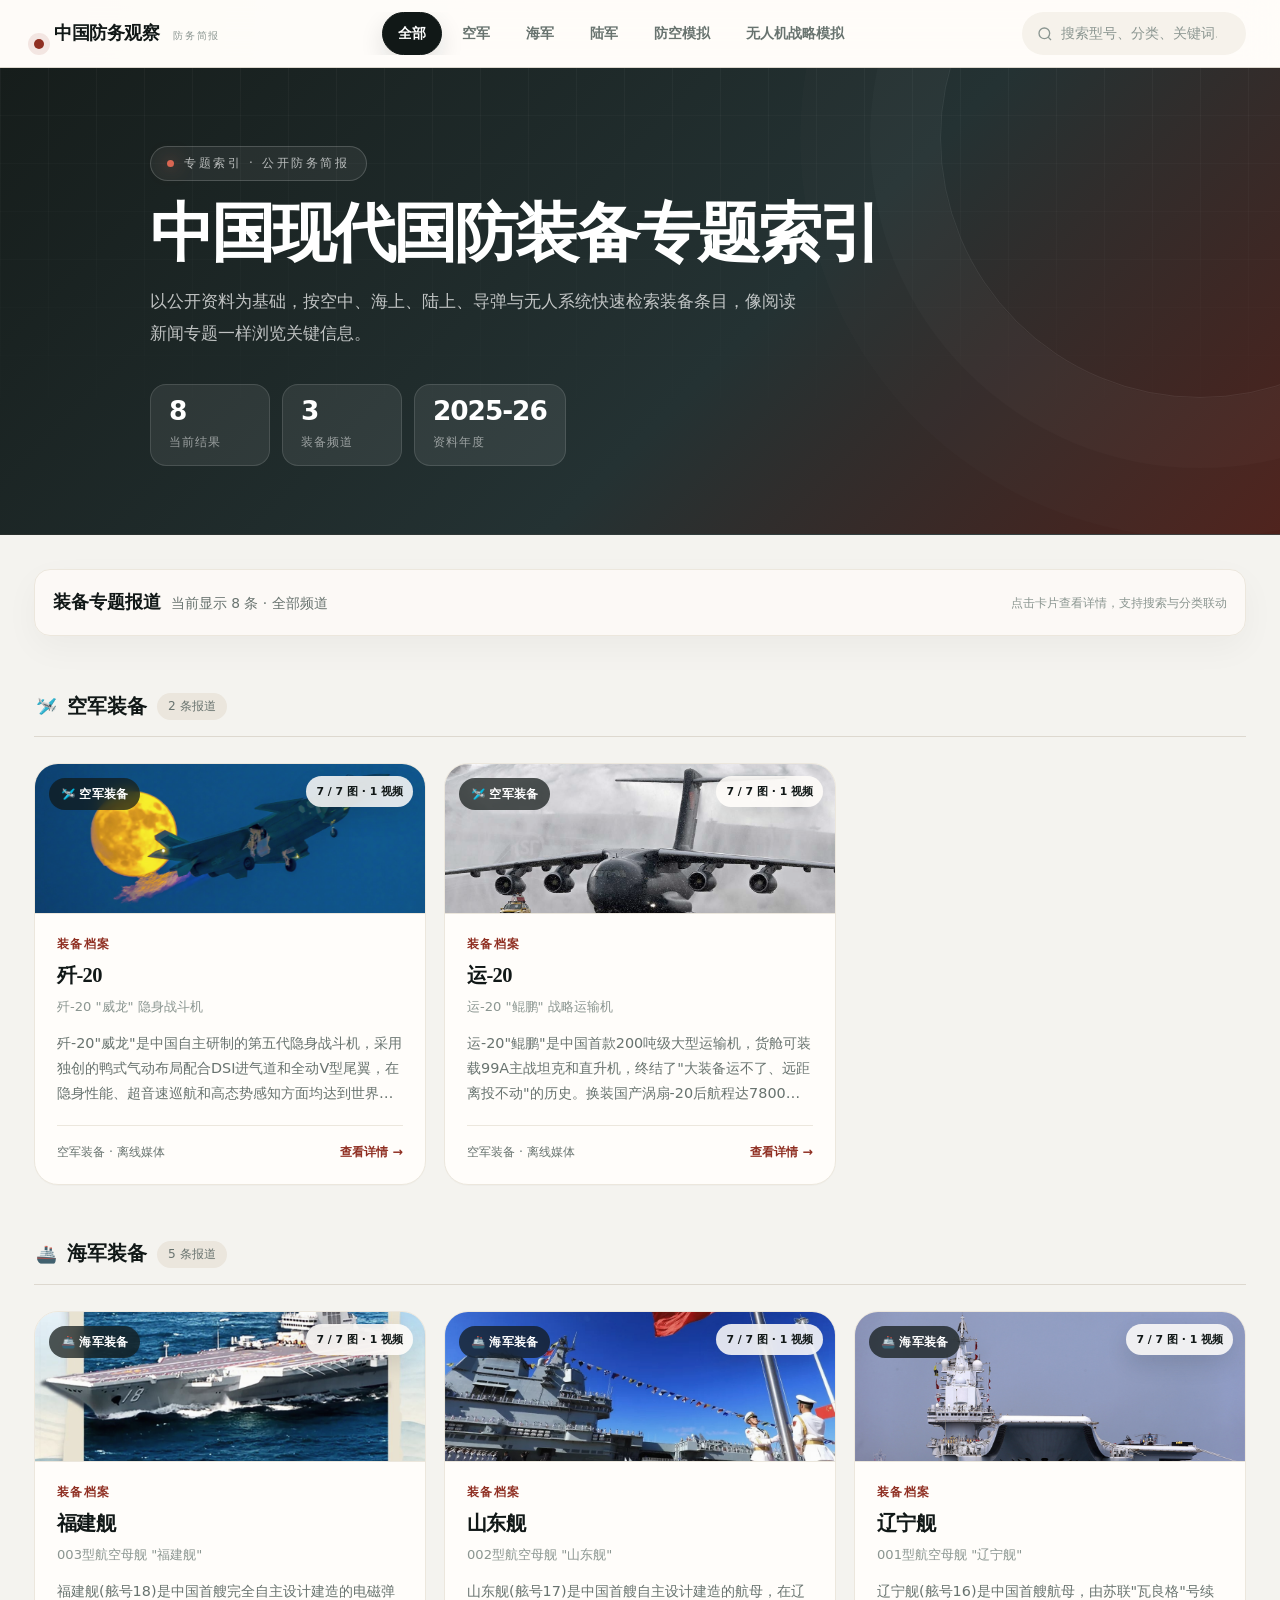
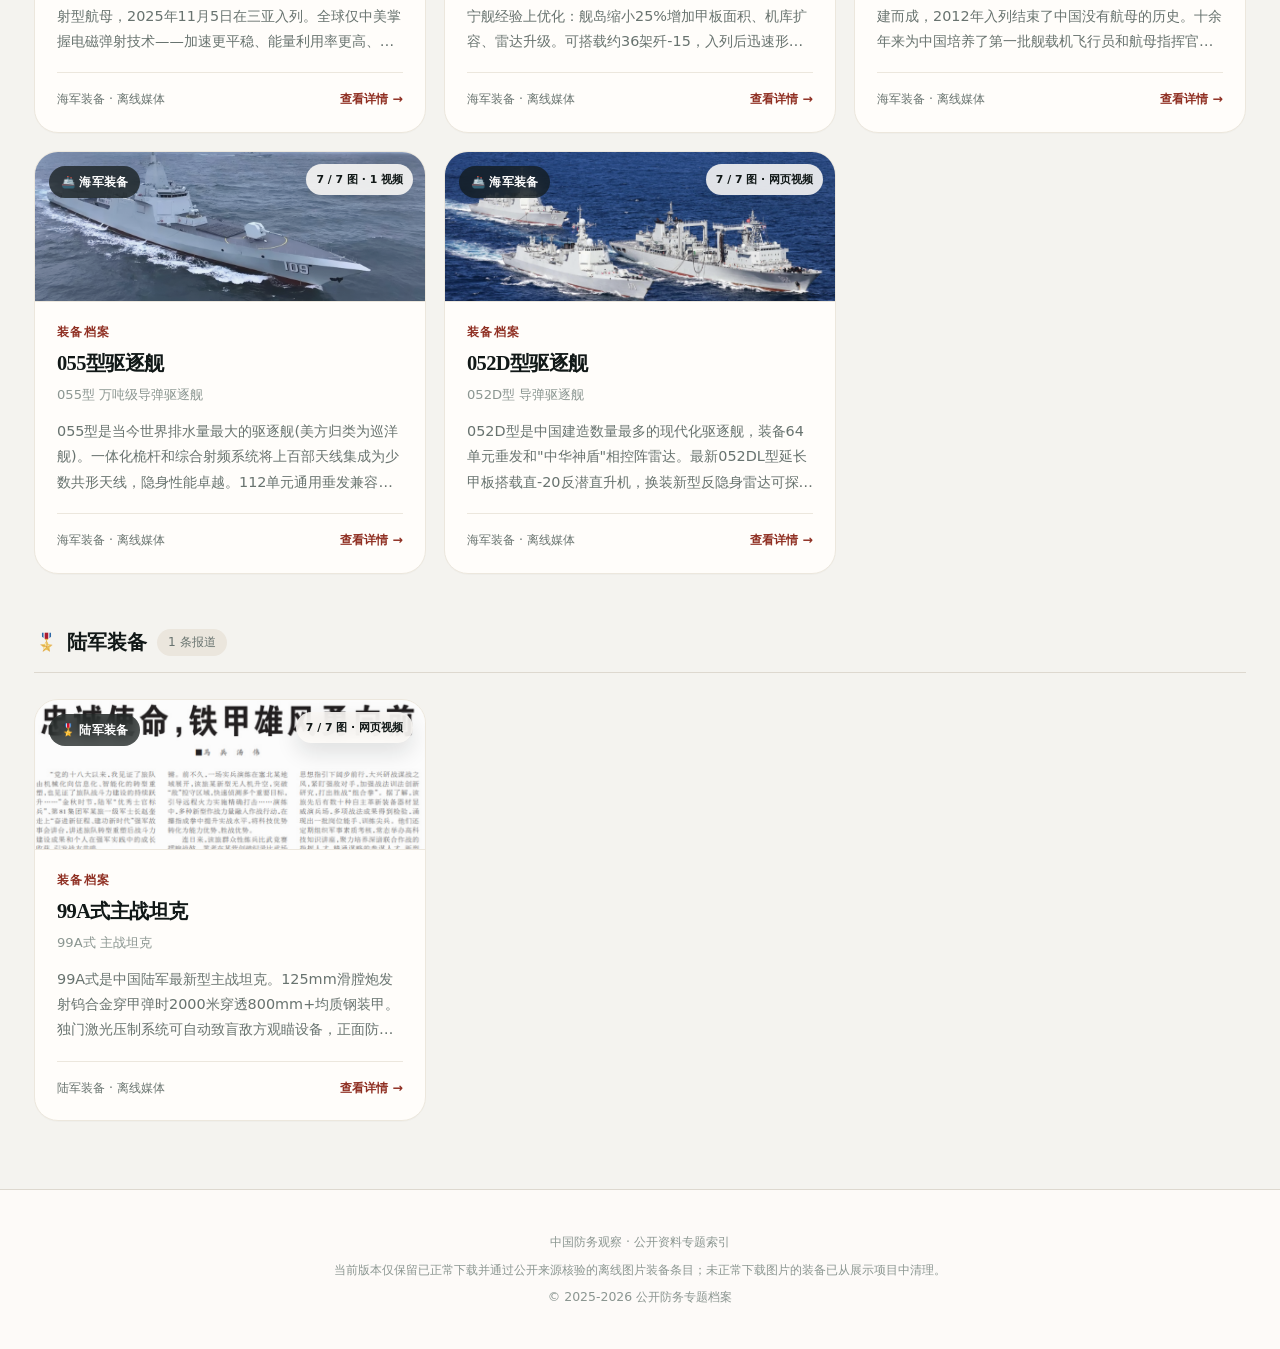
==== commit 89110ec5: "Update website project" ====
--- a/index.html
+++ b/index.html
@@ -5,7 +5,7 @@
 <meta name="viewport" content="width=device-width, initial-scale=1.0">
 <title>中国防务观察 · 现代国防装备专题索引</title>
 <style>
-/* ====== News Briefing Design System ====== */
+/* ====== 中文防务简报设计系统 ====== */
 :root{
   --bg:#f4f3ef;
   --paper:#fffdfa;
@@ -37,12 +37,12 @@
 :focus-visible{outline:3px solid rgba(143,47,34,.32);outline-offset:4px}
 .sr-only{position:absolute;width:1px;height:1px;padding:0;margin:-1px;overflow:hidden;clip:rect(0,0,0,0);white-space:nowrap;border:0}
 
-/* ====== Header ====== */
+/* ====== 顶部栏 ====== */
 .topbar{position:sticky;top:0;z-index:50;background:rgba(255,253,250,.92);backdrop-filter:blur(18px);border-bottom:1px solid var(--line);display:grid;grid-template-columns:auto 1fr auto;align-items:center;gap:22px;padding:0 34px;min-height:68px;box-shadow:0 1px 0 rgba(17,24,23,.02)}
 .topbar-brand{display:flex;align-items:baseline;gap:10px;color:var(--ink);white-space:nowrap;letter-spacing:-.03em}
 .topbar-brand span:first-child{width:10px;height:10px;border-radius:50%;background:var(--accent);box-shadow:0 0 0 6px rgba(143,47,34,.1);font-size:0;flex-shrink:0}
 .topbar-brand .txt{font-family:"Noto Serif SC","Songti SC","SimSun",serif;font-size:1.15rem;font-weight:800}
-.topbar-brand::after{content:"DEFENSE BRIEF";font-size:.62rem;letter-spacing:.18em;color:var(--muted-2);margin-left:4px}
+.topbar-brand::after{content:"防务简报";font-size:.62rem;letter-spacing:.18em;color:var(--muted-2);margin-left:4px}
 .topbar-nav{display:flex;align-items:center;justify-content:center;gap:4px;overflow-x:auto;scrollbar-width:none}
 .topbar-nav::-webkit-scrollbar{display:none}
 .nav-link{position:relative;padding:8px 15px;border:1px solid transparent;border-radius:999px;background:transparent;color:var(--muted);font-size:.86rem;font-weight:650;white-space:nowrap;transition:color var(--motion-fast),background-color var(--motion-fast),border-color var(--motion-fast),transform var(--motion-fast)}
@@ -60,7 +60,7 @@
 .topbar-toggle{display:none;background:#fff;border:1px solid var(--line);border-radius:999px;width:40px;height:40px;color:var(--ink);font-size:1.1rem;align-items:center;justify-content:center;transition:transform var(--motion-fast),box-shadow var(--motion-fast),background-color var(--motion-fast)}
 .topbar-toggle:hover{transform:translateY(-1px);box-shadow:0 12px 26px rgba(20,28,25,.1)}
 
-/* ====== Hero ====== */
+/* ====== 主视觉 ====== */
 .hero{position:relative;overflow:hidden;background:linear-gradient(135deg,#161d1b 0%,#243233 58%,#4e211b 100%);color:#fff;padding:78px 32px 68px;border-bottom:1px solid rgba(255,255,255,.08)}
 .hero::before{content:"";position:absolute;inset:0;background:linear-gradient(90deg,rgba(255,255,255,.035) 1px,transparent 1px),linear-gradient(0deg,rgba(255,255,255,.028) 1px,transparent 1px);background-size:48px 48px;mask-image:linear-gradient(180deg,#000,transparent 85%)}
 .hero::after{content:"";position:absolute;width:520px;height:520px;border:1px solid rgba(255,255,255,.08);border-radius:50%;right:-180px;top:-190px;box-shadow:0 0 0 70px rgba(255,255,255,.018),0 0 0 140px rgba(255,255,255,.012)}
@@ -75,7 +75,7 @@
 .hero-stat .num{font-size:1.65rem;line-height:1;font-weight:850;color:#fff;letter-spacing:-.04em}
 .hero-stat .label{font-size:.72rem;color:rgba(255,255,255,.52);margin-top:8px;letter-spacing:.08em}
 
-/* ====== Main Content ====== */
+/* ====== 主内容 ====== */
 .main-wrap{max-width:1260px;margin:0 auto;padding:34px 24px 68px}
 .results-bar{display:flex;align-items:center;justify-content:space-between;gap:16px;margin-bottom:20px;padding:16px 18px;border:1px solid var(--line-soft);background:rgba(255,253,250,.72);border-radius:var(--radius-md);box-shadow:0 12px 34px rgba(20,28,25,.04)}
 .results-title{display:flex;align-items:baseline;gap:10px;flex-wrap:wrap}
@@ -110,10 +110,10 @@
 .no-results .icon{font-size:2.8rem;margin-bottom:14px;filter:saturate(.72)}
 .no-results h3{font-family:"Noto Serif SC","Songti SC","SimSun",serif;font-size:1.3rem;color:var(--ink);margin-bottom:8px}
 
-/* ====== Modal ====== */
+/* ====== 详情弹窗 ====== */
 .modal-overlay{position:fixed;inset:0;z-index:100;background:rgba(17,24,23,.72);backdrop-filter:blur(10px);display:flex;align-items:center;justify-content:center;padding:24px;visibility:hidden;opacity:0;pointer-events:none;transition:opacity var(--motion-smooth),visibility var(--motion-smooth)}
 .modal-overlay.show{visibility:visible;opacity:1;pointer-events:auto}
-.modal{background:var(--paper-strong);border-radius:26px;width:100%;max-width:940px;max-height:88vh;overflow-y:auto;box-shadow:0 34px 92px rgba(0,0,0,.32);transform:translateY(28px) scale(.985);opacity:0;transition:transform var(--motion-smooth),opacity var(--motion-smooth);position:relative;border:1px solid rgba(255,255,255,.45)}
+.modal{background:var(--paper-strong);border-radius:26px;width:100%;max-width:940px;max-height:88vh;max-height:88dvh;overflow-y:auto;box-shadow:0 34px 92px rgba(0,0,0,.32);transform:translateY(28px) scale(.985);opacity:0;transition:transform var(--motion-smooth),opacity var(--motion-smooth);position:relative;border:1px solid rgba(255,255,255,.45)}
 .modal-overlay.show .modal{transform:translateY(0) scale(1);opacity:1}
 .modal::before{content:"";position:absolute;left:0;right:0;top:0;height:3px;background:linear-gradient(90deg,transparent,var(--accent),transparent);opacity:.9}
 .modal-close{position:sticky;top:18px;float:right;z-index:10;width:42px;height:42px;border-radius:50%;background:rgba(255,255,255,.86);border:1px solid var(--line);color:var(--ink);font-size:1.05rem;cursor:pointer;display:flex;align-items:center;justify-content:center;transition:transform var(--motion-fast),background-color var(--motion-fast),color var(--motion-fast),border-color var(--motion-fast);margin:18px 18px -60px auto;box-shadow:0 12px 28px rgba(20,28,25,.1)}
@@ -132,17 +132,34 @@
 .spec-item{display:flex;justify-content:space-between;align-items:center;gap:12px;padding:10px 14px;background:#fffdf9;font-size:.86rem}
 .spec-label{color:var(--muted);font-weight:700;flex-shrink:0}
 .spec-value{color:var(--ink);font-weight:750;text-align:right;word-break:break-word}
-.radar-block{display:flex;gap:28px;align-items:center;flex-wrap:wrap;margin:22px 0 28px;padding:22px 24px;background:#f7f3ec;border-radius:18px;border:1px solid var(--line-soft)}
-.radar-canvas-wrap{flex-shrink:0}
-.radar-canvas-wrap canvas{display:block;max-width:100%}
+.radar-block{display:grid;grid-template-columns:300px minmax(260px,1fr);gap:26px;align-items:center;margin:24px 0 28px;padding:24px;background:linear-gradient(135deg,#f7f3ec 0%,#fffdf9 56%,#efe8dc 100%);border-radius:22px;border:1px solid #ded5c8;box-shadow:inset 0 1px 0 rgba(255,255,255,.72),0 18px 42px rgba(20,28,25,.07)}
+.radar-canvas-wrap{position:relative;flex-shrink:0;justify-self:center;width:286px;height:286px;display:flex;align-items:center;justify-content:center;border-radius:50%;background:radial-gradient(circle,rgba(143,47,34,.06),transparent 62%)}
+.radar-canvas-wrap::before{content:"";position:absolute;inset:20px;border-radius:50%;border:1px dashed rgba(63,81,88,.22)}
+.radar-canvas-wrap canvas{position:relative;z-index:1;display:block;max-width:100%}
 .radar-info{flex:1;min-width:220px}
-.radar-info h4{font-size:.92rem;color:var(--ink);margin-bottom:14px;font-weight:850;letter-spacing:.04em}
-.radar-row{display:flex;align-items:center;gap:8px;margin-bottom:8px;font-size:.83rem}
-.radar-row .dot{width:8px;height:8px;border-radius:50%;flex-shrink:0}
-.radar-row .lbl{color:var(--muted);width:68px;flex-shrink:0}
-.radar-row .bar-wrap{flex:1;height:6px;border-radius:999px;background:#e2ddd4;overflow:hidden}
-.radar-row .bar-fill{height:100%;border-radius:999px;transition:width .8s var(--motion-smooth)}
-.radar-row .val{font-weight:850;color:var(--ink);width:30px;text-align:right;flex-shrink:0}
+.radar-info h4{font-size:.96rem;color:var(--ink);margin-bottom:6px;font-weight:900;letter-spacing:.05em}
+.radar-note{font-size:.76rem;color:var(--muted-2);margin-bottom:16px;line-height:1.7}
+.radar-row{display:grid;grid-template-columns:10px 76px minmax(90px,1fr) 48px;align-items:center;gap:9px;margin-bottom:10px;font-size:.83rem}
+.radar-row .dot{width:9px;height:9px;border-radius:50%;flex-shrink:0;box-shadow:0 0 0 4px rgba(143,47,34,.08)}
+.radar-row .lbl{color:var(--ink-soft);font-weight:750;white-space:nowrap}
+.radar-row .bar-wrap{position:relative;height:9px;border-radius:999px;background:#e2ddd4;overflow:hidden;box-shadow:inset 0 1px 2px rgba(20,28,25,.08)}
+.radar-row .bar-fill{height:100%;border-radius:999px;transition:width .8s var(--motion-smooth);box-shadow:0 0 18px currentColor}
+.radar-row .val{font-family:ui-monospace,SFMono-Regular,Consolas,"Liberation Mono",monospace;font-weight:900;color:var(--ink);text-align:right;flex-shrink:0}
+.radar-row .val::after{content:"/100";font-size:.62rem;color:var(--muted-2);font-weight:700;margin-left:1px}
+.source-open-btn{margin-left:auto;border:1px solid rgba(143,47,34,.26);background:var(--accent-soft);color:var(--accent-dark);padding:7px 13px;border-radius:999px;font-size:.76rem;font-weight:850;transition:transform var(--motion-fast),background-color var(--motion-fast),border-color var(--motion-fast)}
+.source-open-btn:hover{transform:translateY(-1px);background:#fff1ea;border-color:rgba(143,47,34,.42)}
+.source-panel{margin:0 0 22px;padding:16px;border:1px solid #ead8cf;border-radius:18px;background:#fff8f4;box-shadow:0 18px 46px rgba(143,47,34,.08)}
+.source-panel[hidden]{display:none}
+.source-panel-head{display:flex;align-items:flex-start;justify-content:space-between;gap:14px;margin-bottom:12px}
+.source-panel-head h4{font-family:"Noto Serif SC","Songti SC","SimSun",serif;font-size:1rem;color:var(--ink);font-weight:900}
+.source-panel-head p{font-size:.78rem;color:var(--muted);line-height:1.7;margin-top:3px}
+.source-panel-close{width:30px;height:30px;border-radius:50%;border:1px solid rgba(143,47,34,.22);background:#fff;color:var(--accent);font-weight:900;flex-shrink:0}
+.source-list{display:grid;gap:9px}
+.source-link{display:grid;grid-template-columns:1fr auto;gap:8px 14px;align-items:center;padding:11px 12px;border:1px solid rgba(143,47,34,.12);border-radius:14px;background:#fff;text-decoration:none;transition:transform var(--motion-fast),border-color var(--motion-fast),box-shadow var(--motion-fast)}
+.source-link:hover{transform:translateY(-1px);border-color:rgba(143,47,34,.34);box-shadow:0 12px 24px rgba(143,47,34,.08);text-decoration:none}
+.source-link strong{font-size:.86rem;color:var(--ink);line-height:1.45}
+.source-link span{grid-column:1/-1;font-size:.76rem;color:var(--muted);line-height:1.55}
+.source-link em{font-style:normal;color:var(--accent);font-weight:900;font-size:.78rem;white-space:nowrap}
 .desc-block{border-top:1px solid var(--line-soft);padding-top:6px}
 .desc-block h4{font-family:"Noto Serif SC","Songti SC","SimSun",serif;font-size:1.05rem;color:var(--ink);margin:18px 0 8px;font-weight:900}
 .desc-block p{font-size:.94rem;color:var(--ink-soft);line-height:1.95;margin-bottom:12px;text-indent:2em}
@@ -152,13 +169,13 @@
 .btt:hover{background:var(--ink);color:#fff;border-color:var(--ink);transform:translateY(-3px)}
 
 
-/* ====== Offline Media Gallery ====== */
+/* ====== 离线媒体图库 ====== */
 .card-img img{width:100%;height:100%;display:block;object-fit:cover;transition:transform .7s var(--motion-smooth),filter .7s var(--motion-smooth);filter:saturate(.82) contrast(.98)}
 .card:hover .card-img img{transform:scale(1.035);filter:saturate(.96) contrast(1.02)}
 .card-media-badge{position:absolute;right:12px;top:12px;z-index:1;padding:6px 10px;border-radius:999px;background:rgba(255,253,250,.86);color:var(--ink);font-size:.68rem;font-weight:850;box-shadow:0 10px 22px rgba(20,28,25,.12);backdrop-filter:blur(10px)}
 .modal-media{border-bottom:1px solid var(--line-soft);background:#f7f3ec;border-radius:26px 26px 0 0;overflow:hidden}
-.media-stage{position:relative;min-height:380px;background:#151d1b;display:flex;align-items:center;justify-content:center;overflow:hidden}
-.media-stage img,.media-stage video{width:100%;height:100%;max-height:430px;object-fit:cover;display:block;background:#151d1b}
+.media-stage{position:relative;min-height:380px;aspect-ratio:16/9;max-height:min(430px,52dvh);background:#151d1b;display:flex;align-items:center;justify-content:center;overflow:hidden}
+.media-stage img,.media-stage video{width:100%;height:100%;max-height:min(430px,52dvh);object-fit:cover;display:block;background:#151d1b}
 .media-stage video{object-fit:contain;background:#0f1413}
 .media-missing{width:100%;min-height:380px;display:flex;flex-direction:column;align-items:center;justify-content:center;text-align:center;color:#fff;background:linear-gradient(135deg,#151d1b,#4e211b);padding:34px}
 .media-missing img{width:100%;height:100%;position:absolute;inset:0;object-fit:cover;opacity:.36;filter:saturate(.7)}
@@ -179,14 +196,14 @@
 .media-source a{color:var(--accent);text-decoration:none;font-weight:800}
 .media-source a:hover{text-decoration:underline}
 @media(max-width:768px){
-  .media-stage,.media-missing{min-height:240px}
-  .media-stage img,.media-stage video{max-height:280px}
+  .media-stage,.media-missing{min-height:220px;max-height:34dvh}
+  .media-stage img,.media-stage video{max-height:34dvh}
   .media-thumbs{padding:10px 12px;gap:8px}
   .media-thumb{flex-basis:94px;height:62px;border-radius:10px}
   .media-source{align-items:flex-start;flex-direction:column}
 }
 
-/* ====== Responsive ====== */
+/* ====== 响应式适配 ====== */
 @media(max-width:1024px){
   .topbar{grid-template-columns:auto auto 1fr;min-height:62px;padding:0 18px;gap:12px}
   .topbar-toggle{display:flex;order:2}
@@ -213,7 +230,10 @@
   .modal{max-height:92vh;border-radius:22px 22px 0 0}
   .modal-img-wrap{height:210px;border-radius:22px 22px 0 0}
   .modal-body{padding:22px 18px 28px}
-  .radar-block{flex-direction:column;align-items:center;padding:18px 14px}
+  .radar-block{grid-template-columns:1fr;align-items:center;padding:18px 14px}
+  .radar-canvas-wrap{width:min(270px, calc(100vw - 72px));height:auto;aspect-ratio:1}
+  .radar-row{grid-template-columns:10px 72px minmax(80px,1fr) 48px}
+  .source-link{grid-template-columns:1fr}
   .btt{right:18px;bottom:18px}
 }
 @media(max-width:480px){
@@ -223,6 +243,14 @@
   .card-img{height:132px}
   .modal-close{width:38px;height:38px;margin:14px 14px -54px auto}
   .specs-grid{grid-template-columns:1fr}
+}
+@media(max-width:360px){
+  .hero{padding:42px 14px 36px}
+  .hero h1{font-size:1.78rem}
+  .hero p{font-size:.9rem}
+  .card-body{padding:18px 16px}
+  .modal-body{padding:20px 14px 26px}
+  .radar-row{grid-template-columns:8px 64px minmax(62px,1fr) 42px;gap:7px}
 }
 @media(prefers-reduced-motion:reduce){
   *,*::before,*::after{animation-duration:1ms!important;animation-iteration-count:1!important;transition-duration:1ms!important;scroll-behavior:auto!important}
@@ -256,7 +284,7 @@
 <!-- ====== Hero ====== -->
 <section class="hero">
   <div class="hero-content">
-    <div class="hero-kicker">专题索引 · Defense Briefing</div>
+    <div class="hero-kicker">专题索引 · 公开防务简报</div>
     <h1>中国现代国防装备专题索引</h1>
     <p>以公开资料为基础，按空中、海上、陆上、导弹与无人系统快速检索装备条目，像阅读新闻专题一样浏览关键信息。</p>
     <div class="hero-stats" aria-label="页面统计">
@@ -292,7 +320,7 @@
 <footer class="footer">
   <p>中国防务观察 · 公开资料专题索引</p>
   <p>当前版本仅保留已正常下载并通过公开来源核验的离线图片装备条目；未正常下载图片的装备已从展示项目中清理。</p>
-  <p>© 2025-2026 Defense Briefing Archive</p>
+  <p>© 2025-2026 公开防务专题档案</p>
 </footer>
 
 <script src="assets/data/media-manifest.js"></script>
@@ -343,14 +371,65 @@
 };
 
 const radarPresets = {
-  airforce:   {labels:['火力打击','机动性能','隐身能力','航电系统','作战半径'],color:'#3a7bd5'},
-  navy:       {labels:['火力打击','防护能力','机动航速','电子战','持续作战'],color:'#1a6b8a'},
-  army:       {labels:['火力打击','装甲防护','机动越野','信息化','战场感知'],color:'#3d7a3d'},
-  rocket:     {labels:['射程覆盖','毁伤威力','命中精度','突防能力','反应速度'],color:'#b84030'},
-  airdefense: {labels:['拦截距离','命中精度','反应速度','抗干扰','多目标能力'],color:'#5b3faf'},
-  uav:        {labels:['续航时间','隐身性能','载荷能力','侦察能力','打击精度'],color:'#3a6a9a'},
-  space:      {labels:['覆盖范围','技术水平','抗毁能力','信息优势','体系融合'],color:'#3a3ac0'},
-  infantry:   {labels:['杀伤威力','射击精度','可靠耐用','人机工效','模块扩展'],color:'#7a6a30'}
+  airforce:   {labels:['火力打击','机动性能','隐身能力','航电系统','作战半径'],color:'#8f2f22'},
+  navy:       {labels:['火力打击','防护能力','机动航速','电子战','持续作战'],color:'#8f2f22'},
+  army:       {labels:['火力打击','装甲防护','机动越野','信息化','战场感知'],color:'#8f2f22'},
+  rocket:     {labels:['射程覆盖','毁伤威力','命中精度','突防能力','反应速度'],color:'#8f2f22'},
+  airdefense: {labels:['拦截距离','命中精度','反应速度','抗干扰','多目标能力'],color:'#8f2f22'},
+  uav:        {labels:['续航时间','隐身性能','载荷能力','侦察能力','打击精度'],color:'#8f2f22'},
+  space:      {labels:['覆盖范围','技术水平','抗毁能力','信息优势','体系融合'],color:'#8f2f22'},
+  infantry:   {labels:['杀伤威力','射击精度','可靠耐用','人机工效','模块扩展'],color:'#8f2f22'}
+};
+
+const sourceCatalog = {
+  j20: [
+    {name:'中国军网｜隐身战斗机歼-20列装空军作战部队',url:'https://www.81.cn/2018zt/2018-02/09/content_7992910.htm',note:'列装作战部队'},
+    {name:'中国军网｜今天，歼-20首飞10周年！',url:'https://www.81.cn/tp_207717/9966191.html',note:'首飞时间线'},
+    {name:'央视网｜高燃！230秒解锁歼-20十四载精彩航迹',url:'https://news.cctv.com/2025/01/11/ARTIpPrIZaZzPrP9xXyMePQz250111.shtml',note:'首飞与列装节点'},
+    {name:'央视网｜新一代隐身战斗机歼-20列装空军作战部队',url:'https://military.cctv.com/2018/02/09/ARTIQifIMHn36DQOgQ9Yq1Gi180209.shtml',note:'央视军事报道'}
+  ],
+  y20: [
+    {name:'央视网｜观察·不止于“大” 运-20十三载成长为“战略重器”',url:'https://news.cctv.com/2026/01/26/ARTIPuspVoCmV135IiPzvjUY260126.shtml',note:'200吨级、战略投送'},
+    {name:'新华网｜中国军用大飞机有多牛？运-20可空中发射火箭',url:'https://www.xinhuanet.com/politics/2017-09/10/c_1121637202.htm',note:'机体尺寸、航程与载重'},
+    {name:'中国军网｜“鲲鹏”云上，承载大国梦想',url:'https://www.81.cn/kj_208559/jdt_208560/10059144.html',note:'列装与“鲲鹏”代号'},
+    {name:'中国军网｜2014珠海航展上的四件国产“镇国重器”',url:'https://www.81.cn/kj/2014-11/17/content_6226496_3.htm',note:'最大起飞重量与载重'}
+  ],
+  fujian: [
+    {name:'中国军网｜视频丨福建舰入列！回顾国之重器的震撼时刻',url:'https://www.81.cn/hj_208557/16420369.html',note:'入列、满载排水量、电磁弹射'},
+    {name:'央视网｜福建舰，入列！',url:'https://news.cctv.cn/2025/11/07/ARTIcQHlBbWVbLgWn78K3HoW251107.shtml',note:'入列授旗与舷号'},
+    {name:'新华网｜视频丨福建舰入列！回顾国之重器的震撼时刻',url:'https://www.xinhuanet.com/milpro/20251107/a108ed98445442bea9de4ce8653566cc/c.html',note:'三航母时代、满载排水量'},
+    {name:'央视网｜福建舰采用平直通长飞行甲板 配置电磁弹射和阻拦装置',url:'https://news.cctv.com/2022/06/17/ARTIrVBpUQvFWzP3zz0rz5ML220617.shtml',note:'下水命名、8万余吨'}
+  ],
+  shandong: [
+    {name:'新华网｜我国第一艘国产航空母舰交付海军',url:'https://www.xinhuanet.com/politics/2019-12/17/c_1125357773.htm',note:'2019年12月17日入列、舷号17'},
+    {name:'央视网｜我国第一艘国产航空母舰交付海军',url:'https://news.cctv.com/2019/12/17/ARTIQwxfxdh6Wi4o7Tt8aNzV191217.shtml',note:'交接入列仪式'},
+    {name:'央视网｜首艘国产航母山东舰正式服役',url:'https://news.cctv.com/2019/12/17/ARTI7R1vD0F9gkdvIjiT115P191217.shtml',note:'双航母发展'},
+    {name:'中国军网｜祝贺，山东舰入列两周年！',url:'https://www.81.cn/hj_208557/jdt_208558/10115785.html?big=fan',note:'入列纪念与训练发展'}
+  ],
+  liaoning: [
+    {name:'央视网｜《焦点访谈》中国首艘航母面世',url:'https://tv.cctv.com/2012/09/25/VIDE1355718737010762.shtml',note:'2012年9月25日交接入列'},
+    {name:'新华网｜十年一舰——写在中国海军辽宁舰入列10周年之际',url:'https://www.news.cn/politics/2022-09/24/c_1129029473.htm',note:'舷号16、舰载机关键节点'},
+    {name:'新华网｜新华社评出2012年国内十大新闻',url:'https://www.xinhuanet.com/politics/2012-12/29/c_114199280_7.htm',note:'辽宁舰交付与歼-15起降'},
+    {name:'中国军网｜12年！今天，一起翻阅辽宁舰的成长相册',url:'https://www.81.cn/syjdt/16340620.html',note:'入列12周年回顾'}
+  ],
+  type055: [
+    {name:'中国军网｜海军055型驱逐舰南昌舰入列',url:'https://photo.81.cn/pla/2020-01/12/content_9716010.htm',note:'首舰南昌舰入列'},
+    {name:'新华网｜8艘驱逐舰已公开亮相！南昌舰入列6周年',url:'https://www.news.cn/milpro/20260113/44f028c146664775bf8bede277211f1f/c.html',note:'112个单元通用垂直发射系统'},
+    {name:'央视网｜首艘万吨级！南昌舰入列 有何看家本领？',url:'https://news.cctv.com/2020/01/12/ARTIixMaOa3IByNY7HdpfREn200112.shtml',note:'万吨级、垂直发射单元'},
+    {name:'央视网｜海军055型驱逐舰南昌舰入列',url:'https://news.cctv.com/2020/01/13/ARTIv0ZwDxy5swbGHa7Q0wWG200113.shtml',note:'防空、反导、反舰、反潜能力'}
+  ],
+  type052d: [
+    {name:'新华网｜能力强大！它是大国舰阵新成员、海军攻防新利器',url:'https://www.news.cn/milpro/20260420/32c6862acf2b408187cbac4279dfebd7/c.html',note:'64枚多类型弹药、冷热共架垂发'},
+    {name:'中国军网｜052D型驱逐舰娄底舰升级系统公开报道',url:'https://www.81.mil.cn/ChinaMilitary/BILINGUAL/16435211.html',note:'升级相控阵雷达、武器和网络系统'},
+    {name:'央视网｜剑指“台独” 中华神盾·052D！',url:'https://v.cctv.com/2024/05/26/VIDE0gFlo6YlonECOMmKvd5A240526.shtml',note:'相控阵雷达与垂直发射区域防空导弹系统'},
+    {name:'央视网｜中国最强驱逐舰赴俄参演 新一代“中华神盾”国际首秀',url:'https://news.cctv.com/2017/06/18/ARTIylJ4sQjNaEJlwrRTHWtm170618.shtml',note:'四面主动相控阵雷达、通用垂直发射装置'}
+  ],
+  type99a: [
+    {name:'央视网｜解码阅兵武器装备｜“陆战之王”彰显铁甲雄风',url:'https://news.cctv.com/2025/08/22/ARTIBBCNhEYLGXbo8P7jnbbb250822.shtml',note:'99A发展与主炮、发动机'},
+    {name:'新华网｜图解中国99A坦克：轻松击穿1米厚装甲',url:'https://www.xinhuanet.com/mil/2016-02/29/c_128761263.htm',note:'125mm滑膛炮、1500马力、战斗全重'},
+    {name:'新华网｜专家：我军99A主战坦克火力强大信息化能力出众',url:'https://www.xinhuanet.com/mil/2015-09/09/c_128211282.htm',note:'1500马力发动机与信息化能力'},
+    {name:'中国军网｜“陆战之王”99A式坦克 今天它来了！',url:'https://www.81.cn/zt/2020nzt/zxjpqjsxzyxwmzzwbg_196319/zbzqljmb_196359/9897307.html?big=fan',note:'125毫米主炮与车辆外形'}
+  ]
 };
 
 // ====== EQUIPMENT DATA ======
@@ -597,13 +676,20 @@
 }
 function getSearchText(x){
   var m=catMeta[x.c]||{name:x.c,icon:''};
-  var status=x.s==='active'?'现役 active':'测试中 testing';
+  var status=x.s==='active'?'现役':'测试中';
   return flattenSearchText([x.n,x.fn,x.c,m.name,status,x.sp,x.ds]);
 }
 function findItemById(id){for(var i=0;i<E.length;i++){if(E[i].id===id)return E[i]}return null}
 function currentCatName(){return state.category==='all'?'全部频道':((catMeta[state.category]&&catMeta[state.category].name)||state.category)}
 function safeClosest(el,selector){while(el&&el.nodeType===1){if(el.matches&&el.matches(selector))return el;el=el.parentElement}return null}
 function escapeHtml(value){return String(value==null?'':value).replace(/[&<>"']/g,function(ch){return {'&':'&amp;','<':'&lt;','>':'&gt;','"':'&quot;',"'":'&#39;'}[ch]})}
+function getSources(x){return sourceCatalog[x.id]||[]}
+function buildSourcePanel(x){
+  var sources=getSources(x);
+  if(!sources.length)return '';
+  var links=sources.map(function(s){return '<a class="source-link" href="'+escapeHtml(s.url)+'" target="_blank" rel="noopener noreferrer"><strong>'+escapeHtml(s.name)+'</strong><em>打开来源 ↗</em><span>'+escapeHtml(s.note||'公开资料来源')+'</span></a>'}).join('');
+  return '<section class="source-panel" id="sourcePanel" hidden><div class="source-panel-head"><div><h4>公开数据来源</h4><p>以下链接用于核对装备参数、入列节点与公开报道表述。五维评分为基于公开信息的专题化展示，并非官方战术评估。</p></div><button class="source-panel-close" type="button" data-source-close aria-label="关闭来源列表">×</button></div><div class="source-list">'+links+'</div></section>';
+}
 
 var IMAGE_PLACEHOLDER='assets/shared/placeholders/image-placeholder.svg';
 var VIDEO_PLACEHOLDER='assets/shared/placeholders/video-placeholder.svg';
@@ -733,24 +819,28 @@
 
 // ====== RADAR ======
 function drawRadar(canvas,labels,scores,color){
-  var ctx=canvas.getContext('2d'),w=canvas.width=250,h=canvas.height=250;
-  var cx=w/2,cy=h/2,r=96,n=labels.length,step=(Math.PI*2)/n;
+  var dpr=window.devicePixelRatio||1,css=270;
+  canvas.width=css*dpr;canvas.height=css*dpr;canvas.style.width=css+'px';canvas.style.height=css+'px';
+  var ctx=canvas.getContext('2d');ctx.setTransform(dpr,0,0,dpr,0,0);
+  var w=css,h=css,cx=w/2,cy=h/2,r=94,n=labels.length,step=(Math.PI*2)/n;
   ctx.clearRect(0,0,w,h);
+  ctx.fillStyle='#fffdf9';ctx.beginPath();ctx.arc(cx,cy,r+28,0,Math.PI*2);ctx.fill();
   for(var i=1;i<=4;i++){var gr=r/4*i;ctx.beginPath();
     for(var j=0;j<=n;j++){var a=step*j-Math.PI/2,x2=cx+gr*Math.cos(a),y2=cy+gr*Math.sin(a);j===0?ctx.moveTo(x2,y2):ctx.lineTo(x2,y2);}
-    ctx.closePath();ctx.strokeStyle='rgba(0,0,0,.08)';ctx.stroke();}
+    ctx.closePath();ctx.strokeStyle=i===4?'rgba(63,81,88,.22)':'rgba(63,81,88,.11)';ctx.lineWidth=i===4?1.25:1;ctx.stroke();}
   for(var i2=0;i2<n;i2++){var a2=step*i2-Math.PI/2;ctx.beginPath();ctx.moveTo(cx,cy);
-    ctx.lineTo(cx+r*Math.cos(a2),cy+r*Math.sin(a2));ctx.strokeStyle='rgba(0,0,0,.08)';ctx.stroke();}
+    ctx.lineTo(cx+r*Math.cos(a2),cy+r*Math.sin(a2));ctx.strokeStyle='rgba(63,81,88,.11)';ctx.lineWidth=1;ctx.stroke();}
   ctx.beginPath();
   for(var i3=0;i3<n;i3++){var a3=step*i3-Math.PI/2,sc=scores[i3]/100,x3=cx+r*sc*Math.cos(a3),y3=cy+r*sc*Math.sin(a3);i3===0?ctx.moveTo(x3,y3):ctx.lineTo(x3,y3);}
   ctx.closePath();
   var rr=parseInt(color.slice(1,3),16),gg=parseInt(color.slice(3,5),16),bb=parseInt(color.slice(5,7),16);
-  ctx.fillStyle='rgba('+rr+','+gg+','+bb+',.16)';ctx.fill();
-  ctx.strokeStyle='rgba('+rr+','+gg+','+bb+',.75)';ctx.lineWidth=2.2;ctx.stroke();
+  var grad=ctx.createRadialGradient(cx,cy,18,cx,cy,r);grad.addColorStop(0,'rgba('+rr+','+gg+','+bb+',.28)');grad.addColorStop(1,'rgba('+rr+','+gg+','+bb+',.10)');
+  ctx.fillStyle=grad;ctx.fill();
+  ctx.strokeStyle='rgba('+rr+','+gg+','+bb+',.88)';ctx.lineWidth=2;ctx.stroke();
   for(var i4=0;i4<n;i4++){var a4=step*i4-Math.PI/2,sc2=scores[i4]/100,x4=cx+r*sc2*Math.cos(a4),y4=cy+r*sc2*Math.sin(a4);
-    ctx.beginPath();ctx.arc(x4,y4,3.5,0,Math.PI*2);ctx.fillStyle=color;ctx.fill();}
-  ctx.fillStyle='#3f5158';ctx.font='bold 11px "Microsoft YaHei",sans-serif';ctx.textAlign='center';ctx.textBaseline='middle';
-  for(var i5=0;i5<n;i5++){var a5=step*i5-Math.PI/2,lx=cx+(r+26)*Math.cos(a5),ly=cy+(r+26)*Math.sin(a5);ctx.fillText(labels[i5],lx,ly);}
+    ctx.beginPath();ctx.arc(x4,y4,5,0,Math.PI*2);ctx.fillStyle='#fffdf9';ctx.fill();ctx.lineWidth=2.5;ctx.strokeStyle=color;ctx.stroke();}
+  ctx.fillStyle='#26312f';ctx.font='800 11px "Microsoft YaHei",sans-serif';ctx.textAlign='center';ctx.textBaseline='middle';
+  for(var i5=0;i5<n;i5++){var a5=step*i5-Math.PI/2,lx=cx+(r+30)*Math.cos(a5),ly=cy+(r+30)*Math.sin(a5);ctx.fillText(labels[i5],lx,ly);}
 }
 
 // ====== MODAL ======
@@ -766,10 +856,10 @@
   var cm=catMeta[x.c]||{name:x.c,icon:''};
   mCont.innerHTML=buildMediaGallery(x)+
     '<div class="modal-body">'+
-    '<div class="modal-tags"><span class="modal-tag">'+cm.icon+' '+escapeHtml(cm.name)+'</span><span class="modal-status '+sc+'">'+st+'</span></div>'+
-    '<h2 id="modalTitle">'+escapeHtml(x.n)+'</h2><div class="model-name">'+escapeHtml(x.fn)+'</div>'+
+    '<div class="modal-tags"><span class="modal-tag">'+cm.icon+' '+escapeHtml(cm.name)+'</span><span class="modal-status '+sc+'">'+st+'</span><button class="source-open-btn" type="button" data-source-toggle>数据来源</button></div>'+
+    '<h2 id="modalTitle">'+escapeHtml(x.n)+'</h2><div class="model-name">'+escapeHtml(x.fn)+'</div>'+buildSourcePanel(x)+
     '<div class="specs-grid">'+sr+'</div>'+
-    '<div class="radar-block"><div class="radar-canvas-wrap"><canvas id="'+rid+'" width="250" height="250"></canvas></div><div class="radar-info"><h4>五维能力观察</h4>'+ri+'</div></div>'+
+    '<div class="radar-block"><div class="radar-canvas-wrap"><canvas id="'+rid+'" width="250" height="250" aria-label="'+escapeHtml(x.n)+'五维能力雷达图"></canvas></div><div class="radar-info"><h4>五维能力观察</h4><div class="radar-note">基于公开报道要点转译为专题阅读指标，具体来源可点“数据来源”核对。</div>'+ri+'</div></div>'+
     '<div class="desc-block">'+dh+'</div></div>';
   mOver.classList.add('show');
   mOver.setAttribute('aria-hidden','false');
@@ -817,7 +907,13 @@
   clearSearch.addEventListener('click',function(){sIn.value='';state.query='';render(filterItems());sIn.focus()});
   mClose.addEventListener('click',closeModal);
   mOver.addEventListener('click',function(e){if(e.target===mOver)closeModal()});
-  mCont.addEventListener('click',function(e){var b=safeClosest(e.target,'[data-media-type]');if(!b||!mCont.contains(b))return;switchModalMedia(b.dataset.mediaType,parseInt(b.dataset.mediaIndex||'0',10))});
+  mCont.addEventListener('click',function(e){
+    var sourceToggle=safeClosest(e.target,'[data-source-toggle]');
+    if(sourceToggle&&mCont.contains(sourceToggle)){var panel=document.getElementById('sourcePanel');if(panel){panel.hidden=!panel.hidden;if(!panel.hidden)panel.scrollIntoView({block:'nearest',behavior:'smooth'});}return;}
+    var sourceClose=safeClosest(e.target,'[data-source-close]');
+    if(sourceClose&&mCont.contains(sourceClose)){var p=document.getElementById('sourcePanel');if(p)p.hidden=true;return;}
+    var b=safeClosest(e.target,'[data-media-type]');if(!b||!mCont.contains(b))return;switchModalMedia(b.dataset.mediaType,parseInt(b.dataset.mediaIndex||'0',10))
+  });
   mBtn.addEventListener('click',function(e){e.stopPropagation();toggleMenu()});
   document.addEventListener('click',function(e){if(!safeClosest(e.target,'#topbar')&&document.body.classList.contains('menu-open'))closeMenu()});
   document.addEventListener('keydown',function(e){if(e.key==='Escape'){if(mOver.classList.contains('show'))closeModal();else if(document.body.classList.contains('menu-open'))closeMenu();else if(state.query){sIn.value='';state.query='';render(filterItems())}}});
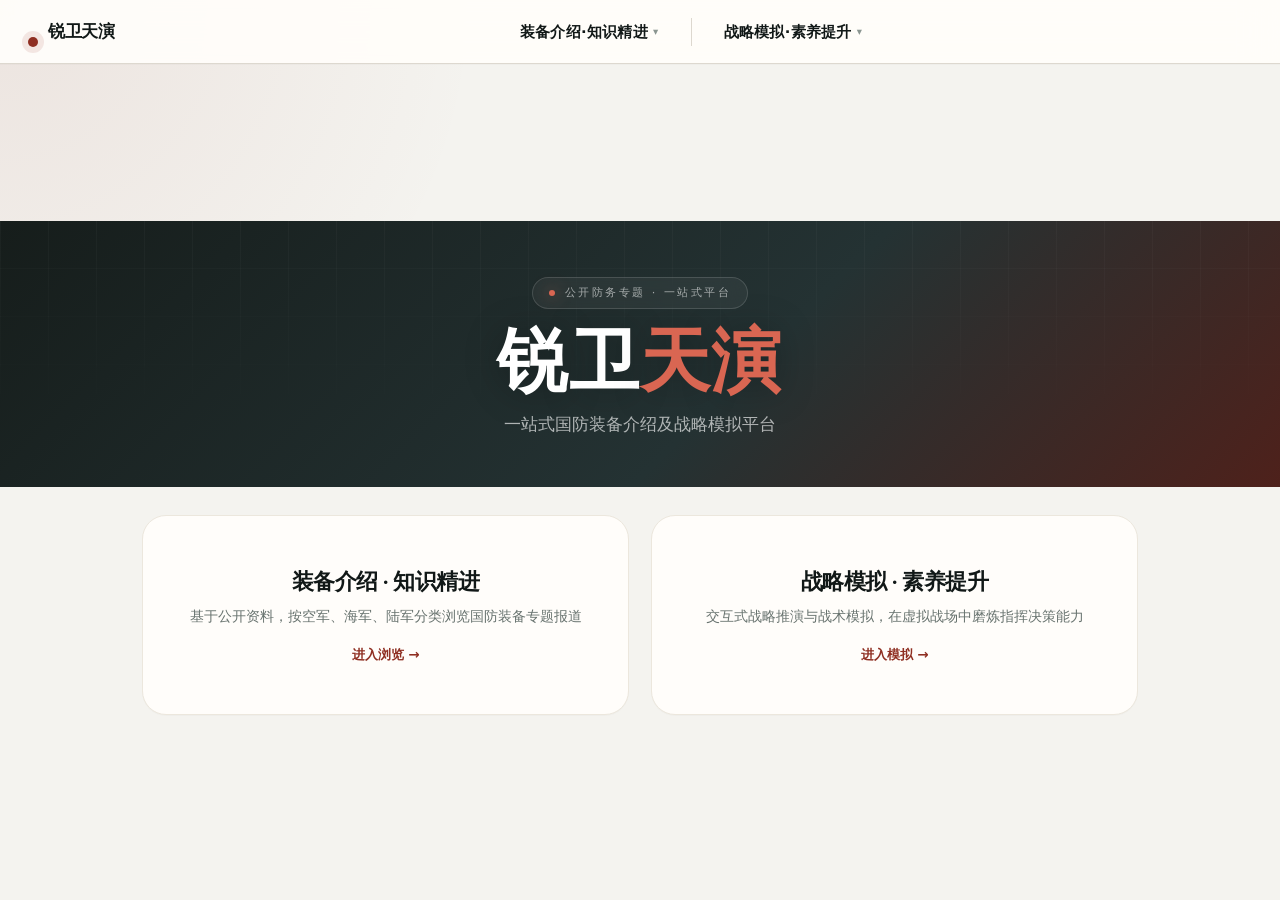
==== commit 65036039: "Update website content and assets" ====
--- a/index.html
+++ b/index.html
@@ -3,9 +3,9 @@
 <head>
 <meta charset="UTF-8">
 <meta name="viewport" content="width=device-width, initial-scale=1.0">
-<title>中国防务观察 · 现代国防装备专题索引</title>
+<title>锐卫天演 · 一站式国防装备介绍及战略模拟平台</title>
 <style>
-/* ====== 中文防务简报设计系统 ====== */
+/* ====== 锐卫天演设计系统 ====== */
 :root{
   --bg:#f4f3ef;
   --paper:#fffdfa;
@@ -20,8 +20,10 @@
   --accent-dark:#5f1f18;
   --accent-soft:#f4e5df;
   --steel:#3f5158;
+  --steel-light:#5a7a82;
   --shadow-soft:0 18px 50px rgba(20,28,25,.08);
   --shadow-card:0 22px 56px rgba(20,28,25,.12);
+  --shadow-drop:0 20px 48px rgba(20,28,25,.16);
   --radius-lg:24px;
   --radius-md:16px;
   --radius-sm:10px;
@@ -29,86 +31,153 @@
   --motion-smooth:380ms cubic-bezier(.2,.8,.2,1);
 }
 *,*::before,*::after{box-sizing:border-box;margin:0;padding:0}
-html{scroll-behavior:smooth;font-size:16px}
-body{font-family:"Microsoft YaHei","PingFang SC","Noto Sans SC",system-ui,sans-serif;background:radial-gradient(circle at top left,rgba(143,47,34,.08),transparent 30rem),var(--bg);color:var(--ink);line-height:1.75;-webkit-font-smoothing:antialiased;overflow-x:hidden}
-body.menu-open,body.modal-open{overflow:hidden}
+html{font-size:16px}
+body{font-family:"Microsoft YaHei","PingFang SC","Noto Sans SC",system-ui,sans-serif;background:radial-gradient(circle at top left,rgba(143,47,34,.08),transparent 30rem),var(--bg);color:var(--ink);line-height:1.75;-webkit-font-smoothing:antialiased;overflow:hidden;height:100vh;height:100dvh;display:flex;flex-direction:column}
+body.menu-open{overflow:hidden}
+body.modal-open{overflow:hidden}
 button,input{font:inherit}
 button{cursor:pointer}
+a{text-decoration:none;color:inherit}
 :focus-visible{outline:3px solid rgba(143,47,34,.32);outline-offset:4px}
 .sr-only{position:absolute;width:1px;height:1px;padding:0;margin:-1px;overflow:hidden;clip:rect(0,0,0,0);white-space:nowrap;border:0}
 
 /* ====== 顶部栏 ====== */
-.topbar{position:sticky;top:0;z-index:50;background:rgba(255,253,250,.92);backdrop-filter:blur(18px);border-bottom:1px solid var(--line);display:grid;grid-template-columns:auto 1fr auto;align-items:center;gap:22px;padding:0 34px;min-height:68px;box-shadow:0 1px 0 rgba(17,24,23,.02)}
+.topbar{position:sticky;top:0;z-index:50;background:rgba(255,253,250,.94);backdrop-filter:blur(18px);border-bottom:1px solid var(--line);display:grid;grid-template-columns:auto 1fr;align-items:center;gap:16px;padding:0 28px;min-height:64px;flex-shrink:0;box-shadow:0 1px 0 rgba(17,24,23,.02)}
 .topbar-brand{display:flex;align-items:baseline;gap:10px;color:var(--ink);white-space:nowrap;letter-spacing:-.03em}
 .topbar-brand span:first-child{width:10px;height:10px;border-radius:50%;background:var(--accent);box-shadow:0 0 0 6px rgba(143,47,34,.1);font-size:0;flex-shrink:0}
-.topbar-brand .txt{font-family:"Noto Serif SC","Songti SC","SimSun",serif;font-size:1.15rem;font-weight:800}
-.topbar-brand::after{content:"防务简报";font-size:.62rem;letter-spacing:.18em;color:var(--muted-2);margin-left:4px}
-.topbar-nav{display:flex;align-items:center;justify-content:center;gap:4px;overflow-x:auto;scrollbar-width:none}
+.topbar-brand .txt{font-family:"Noto Serif SC","Songti SC","SimSun",serif;font-size:1.05rem;font-weight:800}
+
+/* Nav — dropdown groups */
+.topbar-nav{display:flex;align-items:center;justify-content:center;gap:8px;overflow-x:visible;scrollbar-width:none}
 .topbar-nav::-webkit-scrollbar{display:none}
-.nav-link{position:relative;padding:8px 15px;border:1px solid transparent;border-radius:999px;background:transparent;color:var(--muted);font-size:.86rem;font-weight:650;white-space:nowrap;transition:color var(--motion-fast),background-color var(--motion-fast),border-color var(--motion-fast),transform var(--motion-fast)}
+.nav-group{position:relative;display:flex;flex-direction:column;align-items:center}
+.nav-group::after{content:"";position:absolute;top:100%;left:0;right:0;height:10px;z-index:58}
+.nav-group-label{font-size:.92rem;font-weight:800;color:var(--ink);padding:8px 18px;border-radius:999px;cursor:pointer;white-space:nowrap;letter-spacing:.02em;transition:background-color var(--motion-fast),color var(--motion-fast),box-shadow var(--motion-fast);user-select:none;display:flex;align-items:center;gap:5px}
+.nav-group-label::after{content:"▾";font-size:.65rem;color:var(--muted-2);transition:transform var(--motion-fast)}
+.nav-group:hover .nav-group-label{background:#f0ece4;color:var(--accent-dark)}
+.nav-group:hover .nav-group-label::after{transform:rotate(180deg)}
+.nav-group-dropdown{position:absolute;top:calc(100% + 8px);left:50%;transform:translateX(-50%);background:var(--paper-strong);border:1px solid var(--line);border-radius:var(--radius-md);padding:8px;display:none;flex-direction:column;gap:3px;box-shadow:var(--shadow-drop);z-index:60;min-width:140px;animation:dropIn .18s var(--motion-fast) both}
+@keyframes dropIn{from{opacity:0;transform:translateX(-50%) translateY(-8px)}to{opacity:1;transform:translateX(-50%) translateY(0)}}
+.nav-group:hover .nav-group-dropdown{display:flex}
+.nav-group-dropdown .nav-link{text-align:center;justify-content:center;width:100%}
+.nav-link{position:relative;padding:8px 15px;border:1px solid transparent;border-radius:999px;background:transparent;color:var(--muted);font-size:.84rem;font-weight:650;white-space:nowrap;transition:color var(--motion-fast),background-color var(--motion-fast),border-color var(--motion-fast),transform var(--motion-fast);display:inline-flex}
 .nav-link:hover{color:var(--ink);background:#f0ece4;border-color:var(--line-soft);transform:translateY(-1px)}
 .nav-link.active,.nav-link[aria-current="page"]{color:#fff;background:var(--ink);border-color:var(--ink);box-shadow:0 10px 24px rgba(17,24,23,.12)}
-.topbar-actions{display:flex;align-items:center;gap:10px;justify-content:flex-end}
-.topbar-search{display:flex;align-items:center;gap:8px;background:#f6f2eb;border:1px solid transparent;border-radius:999px;padding:8px 14px;transition:border-color var(--motion-fast),background-color var(--motion-fast),box-shadow var(--motion-fast);min-width:220px}
-.topbar-search:focus-within{border-color:rgba(143,47,34,.45);background:#fff;box-shadow:0 10px 28px rgba(143,47,34,.08)}
-.topbar-search input{border:none;outline:none;background:transparent;font-size:.86rem;width:170px;color:var(--ink)}
-.topbar-search input::placeholder{color:var(--muted-2)}
-.topbar-search svg{width:16px;height:16px;color:var(--muted-2);flex-shrink:0}
-.clear-search{width:24px;height:24px;border:none;border-radius:50%;background:transparent;color:var(--muted-2);display:none;align-items:center;justify-content:center;transition:background-color var(--motion-fast),color var(--motion-fast),transform var(--motion-fast)}
+.nav-link.sim-link{color:var(--steel);border-color:rgba(63,81,88,.18)}
+.nav-link.sim-link:hover{color:var(--accent);background:var(--accent-soft);border-color:rgba(143,47,34,.22)}
+.nav-group-divider{width:1px;height:28px;background:var(--line);margin:0 6px;flex-shrink:0}
+
+/* Search — only in browse view */
+.browse-search{display:flex;align-items:center;gap:7px;background:#f6f2eb;border:1px solid transparent;border-radius:999px;padding:7px 13px;transition:border-color var(--motion-fast),background-color var(--motion-fast),box-shadow var(--motion-fast);min-width:180px;flex-shrink:0;margin-left:auto}
+.browse-search:focus-within{border-color:rgba(143,47,34,.45);background:#fff;box-shadow:0 10px 28px rgba(143,47,34,.08)}
+.browse-search input{border:none;outline:none;background:transparent;font-size:.82rem;width:120px;color:var(--ink)}
+.browse-search input::placeholder{color:var(--muted-2)}
+.browse-search svg{width:15px;height:15px;color:var(--muted-2);flex-shrink:0}
+.clear-search{width:22px;height:22px;border:none;border-radius:50%;background:transparent;color:var(--muted-2);display:none;align-items:center;justify-content:center;transition:background-color var(--motion-fast),color var(--motion-fast),transform var(--motion-fast);flex-shrink:0}
 .clear-search.visible{display:flex}
 .clear-search:hover{background:var(--accent-soft);color:var(--accent);transform:rotate(90deg)}
 .topbar-toggle{display:none;background:#fff;border:1px solid var(--line);border-radius:999px;width:40px;height:40px;color:var(--ink);font-size:1.1rem;align-items:center;justify-content:center;transition:transform var(--motion-fast),box-shadow var(--motion-fast),background-color var(--motion-fast)}
 .topbar-toggle:hover{transform:translateY(-1px);box-shadow:0 12px 26px rgba(20,28,25,.1)}
 
-/* ====== 主视觉 ====== */
-.hero{position:relative;overflow:hidden;background:linear-gradient(135deg,#161d1b 0%,#243233 58%,#4e211b 100%);color:#fff;padding:78px 32px 68px;border-bottom:1px solid rgba(255,255,255,.08)}
-.hero::before{content:"";position:absolute;inset:0;background:linear-gradient(90deg,rgba(255,255,255,.035) 1px,transparent 1px),linear-gradient(0deg,rgba(255,255,255,.028) 1px,transparent 1px);background-size:48px 48px;mask-image:linear-gradient(180deg,#000,transparent 85%)}
-.hero::after{content:"";position:absolute;width:520px;height:520px;border:1px solid rgba(255,255,255,.08);border-radius:50%;right:-180px;top:-190px;box-shadow:0 0 0 70px rgba(255,255,255,.018),0 0 0 140px rgba(255,255,255,.012)}
-.hero-content{position:relative;z-index:1;max-width:980px;margin:0 auto;animation:heroIn .62s var(--motion-smooth) both}
-@keyframes heroIn{from{opacity:0;transform:translateY(18px)}to{opacity:1;transform:translateY(0)}}
-.hero-kicker{display:inline-flex;align-items:center;gap:10px;font-size:.75rem;letter-spacing:.22em;text-transform:uppercase;color:rgba(255,255,255,.68);margin-bottom:18px;border:1px solid rgba(255,255,255,.18);padding:6px 16px;border-radius:999px;background:rgba(255,255,255,.06);backdrop-filter:blur(10px)}
-.hero-kicker::before{content:"";width:7px;height:7px;border-radius:50%;background:#d96652;box-shadow:0 0 18px rgba(217,102,82,.85)}
-.hero h1{font-family:"Noto Serif SC","Songti SC","SimSun",serif;font-size:clamp(2.1rem,5vw,4.8rem);font-weight:900;line-height:1.08;letter-spacing:-.05em;max-width:760px;margin-bottom:18px}
-.hero p{font-size:1.05rem;color:rgba(255,255,255,.72);max-width:650px;line-height:1.9;margin-bottom:34px}
-.hero-stats{display:flex;gap:12px;flex-wrap:wrap}
-.hero-stat{text-align:left;background:rgba(255,255,255,.08);border:1px solid rgba(255,255,255,.12);padding:13px 18px;border-radius:16px;min-width:120px;backdrop-filter:blur(12px)}
-.hero-stat .num{font-size:1.65rem;line-height:1;font-weight:850;color:#fff;letter-spacing:-.04em}
-.hero-stat .label{font-size:.72rem;color:rgba(255,255,255,.52);margin-top:8px;letter-spacing:.08em}
-
-/* ====== 主内容 ====== */
-.main-wrap{max-width:1260px;margin:0 auto;padding:34px 24px 68px}
-.results-bar{display:flex;align-items:center;justify-content:space-between;gap:16px;margin-bottom:20px;padding:16px 18px;border:1px solid var(--line-soft);background:rgba(255,253,250,.72);border-radius:var(--radius-md);box-shadow:0 12px 34px rgba(20,28,25,.04)}
+/* ====== 主内容容器 ====== */
+.main-content{flex:1;min-height:0;overflow:hidden;position:relative;display:flex;flex-direction:column}
+
+/* ====== 门户视图 ====== */
+.portal-view{flex:1;display:flex;flex-direction:column;align-items:center;justify-content:center;overflow:hidden}
+.portal-view[hidden]{display:none}
+
+.hero{position:relative;overflow:hidden;background:linear-gradient(135deg,#161d1b 0%,#243233 58%,#4e211b 100%);color:#fff;padding:56px 32px 48px;text-align:center;width:100%;flex-shrink:0}
+.hero::before{content:"";position:absolute;inset:0;background:linear-gradient(90deg,rgba(255,255,255,.03) 1px,transparent 1px),linear-gradient(0deg,rgba(255,255,255,.024) 1px,transparent 1px);background-size:48px 48px;mask-image:linear-gradient(180deg,#000,transparent 80%)}
+.hero-content{position:relative;z-index:1;max-width:780px;margin:0 auto;animation:heroIn .55s var(--motion-smooth) both}
+@keyframes heroIn{from{opacity:0;transform:translateY(14px)}to{opacity:1;transform:translateY(0)}}
+.hero-kicker{display:inline-flex;align-items:center;gap:10px;font-size:.7rem;letter-spacing:.22em;text-transform:uppercase;color:rgba(255,255,255,.58);margin-bottom:16px;border:1px solid rgba(255,255,255,.14);padding:5px 16px;border-radius:999px;background:rgba(255,255,255,.05);backdrop-filter:blur(10px)}
+.hero-kicker::before{content:"";width:6px;height:6px;border-radius:50%;background:#d96652;box-shadow:0 0 16px rgba(217,102,82,.8)}
+.hero h1{font-family:"Noto Serif SC","Songti SC","SimSun",serif;font-size:clamp(2.4rem,5.5vw,4.8rem);font-weight:900;line-height:1.05;letter-spacing:.02em;margin-bottom:10px;text-shadow:0 2px 36px rgba(0,0,0,.3)}
+.hero h1 .accent{color:#d96652}
+.hero .portal-subtitle{font-size:1.05rem;color:rgba(255,255,255,.64);max-width:560px;margin:0 auto 0;line-height:1.8}
+
+/* Portal entry cards */
+.portal-entries{display:grid;grid-template-columns:1fr 1fr;gap:22px;padding:28px 32px;max-width:1060px;width:100%;flex-shrink:0}
+.portal-entry{position:relative;display:flex;flex-direction:column;align-items:center;justify-content:center;text-align:center;padding:36px 28px;border:1px solid var(--line-soft);border-radius:var(--radius-lg);background:var(--paper);cursor:pointer;transition:transform var(--motion-smooth),box-shadow var(--motion-smooth),border-color var(--motion-fast);box-shadow:0 1px 0 rgba(17,24,23,.02);min-height:200px}
+.portal-entry::before{content:"";position:absolute;left:24px;right:24px;top:0;height:3px;background:linear-gradient(90deg,transparent,var(--accent),transparent);transform:scaleX(0);transform-origin:left;transition:transform .46s var(--motion-smooth);z-index:2}
+.portal-entry:hover{transform:translateY(-5px);box-shadow:var(--shadow-card);border-color:#d5ccc0}
+.portal-entry:hover::before{transform:scaleX(1)}
+.portal-entry h3{font-family:"Noto Serif SC","Songti SC","SimSun",serif;font-size:1.35rem;font-weight:900;color:var(--ink);margin-bottom:4px;letter-spacing:-.02em}
+.portal-entry p{font-size:.88rem;color:var(--muted);line-height:1.65;margin-bottom:14px}
+.portal-entry .entry-cta{display:inline-flex;align-items:center;gap:6px;font-size:.84rem;font-weight:800;color:var(--accent);transition:gap var(--motion-fast)}
+.portal-entry:hover .entry-cta{gap:10px}
+/* ====== 二级目录落地页 ====== */
+.landing-view{flex:1;display:flex;flex-direction:column;align-items:center;justify-content:center;overflow:hidden;animation:fadeIn .3s var(--motion-smooth) both}
+.landing-view[hidden]{display:none}
+@keyframes fadeIn{from{opacity:0;transform:translateY(8px)}to{opacity:1;transform:translateY(0)}}
+.landing-header{text-align:center;padding:44px 32px 8px;width:100%;flex-shrink:0}
+.landing-header h2{font-family:"Noto Serif SC","Songti SC","SimSun",serif;font-size:clamp(1.5rem,4vw,2.2rem);font-weight:900;color:var(--ink);margin-bottom:6px;letter-spacing:-.02em}
+.landing-header .landing-sub{font-size:.92rem;color:var(--muted);line-height:1.7;max-width:520px;margin:0 auto}
+.landing-back-row{width:100%;max-width:1060px;padding:8px 28px 0;flex-shrink:0}
+.landing-back{display:inline-flex;align-items:center;gap:5px;padding:7px 15px;border:1px solid var(--line);border-radius:999px;background:var(--paper);color:var(--ink);font-size:.84rem;font-weight:650;cursor:pointer;white-space:nowrap;transition:all var(--motion-fast)}
+.landing-back:hover{background:var(--ink);color:#fff;border-color:var(--ink);transform:translateX(-2px)}
+.landing-grid{display:grid;gap:18px;padding:18px 32px 40px;max-width:1060px;width:100%;flex-shrink:0}
+.landing-grid.cols-4{grid-template-columns:repeat(4,1fr)}
+.landing-grid.cols-2{grid-template-columns:repeat(2,1fr)}
+.landing-card{position:relative;display:flex;flex-direction:column;align-items:center;justify-content:center;text-align:center;padding:34px 22px;border:1px solid var(--line-soft);border-radius:var(--radius-lg);background:var(--paper);cursor:pointer;transition:transform var(--motion-smooth),box-shadow var(--motion-smooth),border-color var(--motion-fast);box-shadow:0 1px 0 rgba(17,24,23,.02);min-height:190px;animation:cardIn .48s var(--motion-smooth) forwards;animation-delay:var(--delay,0ms)}
+.landing-card::before{content:"";position:absolute;left:22px;right:22px;top:0;height:3px;background:linear-gradient(90deg,transparent,var(--accent),transparent);transform:scaleX(0);transform-origin:left;transition:transform .46s var(--motion-smooth);z-index:2}
+.landing-card:hover{transform:translateY(-5px);box-shadow:var(--shadow-card);border-color:#d5ccc0}
+.landing-card:hover::before{transform:scaleX(1)}
+.landing-card .lc-badge{position:absolute;top:14px;right:16px;padding:4px 10px;border-radius:999px;font-size:.68rem;font-weight:800;background:rgba(17,24,23,.06);color:var(--muted)}
+.landing-card h3{font-family:"Noto Serif SC","Songti SC","SimSun",serif;font-size:1.15rem;font-weight:900;color:var(--ink);margin-bottom:6px;letter-spacing:-.02em}
+.landing-card .lc-desc{font-size:.8rem;color:var(--muted);line-height:1.6;margin-bottom:12px}
+.landing-card .lc-go{display:inline-flex;align-items:center;gap:5px;font-size:.82rem;font-weight:800;color:var(--accent);transition:gap var(--motion-fast)}
+.landing-card:hover .lc-go{gap:9px}
+.landing-card.accent-air{--accent-lc:#3a7bd5}.landing-card.accent-air::before{background:linear-gradient(90deg,transparent,#3a7bd5,transparent)}
+.landing-card.accent-navy{--accent-lc:#1a6b8a}.landing-card.accent-navy::before{background:linear-gradient(90deg,transparent,#1a6b8a,transparent)}
+.landing-card.accent-army{--accent-lc:#3d7a3d}.landing-card.accent-army::before{background:linear-gradient(90deg,transparent,#3d7a3d,transparent)}
+.landing-card.accent-sim{--accent-lc:var(--steel)}.landing-card.accent-sim::before{background:linear-gradient(90deg,transparent,var(--steel),transparent)}
+
+/* ====== 装备浏览视图 ====== */
+.browse-view{flex:1;display:flex;flex-direction:column;overflow:hidden}
+.browse-view[hidden]{display:none}
+.browse-topbar{display:flex;align-items:center;gap:14px;padding:12px 28px;border-bottom:1px solid var(--line-soft);background:rgba(255,253,250,.8);flex-shrink:0;flex-wrap:wrap}
+.browse-back{display:inline-flex;align-items:center;gap:5px;padding:7px 15px;border:1px solid var(--line);border-radius:999px;background:var(--paper);color:var(--ink);font-size:.84rem;font-weight:650;cursor:pointer;white-space:nowrap;transition:all var(--motion-fast)}
+.browse-back:hover{background:var(--ink);color:#fff;border-color:var(--ink);transform:translateX(-2px)}
+.browse-title{font-family:"Noto Serif SC","Songti SC","SimSun",serif;font-size:1.15rem;font-weight:800;color:var(--ink);flex:1}
+.browse-filters{display:flex;gap:4px;flex-wrap:wrap}
+.browse-filters .nav-link{font-size:.8rem;padding:6px 13px}
+
+.results-bar{display:flex;align-items:center;justify-content:space-between;gap:16px;padding:10px 28px;flex-shrink:0}
 .results-title{display:flex;align-items:baseline;gap:10px;flex-wrap:wrap}
-.results-title strong{font-family:"Noto Serif SC","Songti SC","SimSun",serif;font-size:1.15rem;color:var(--ink)}
-.results-title span{font-size:.86rem;color:var(--muted)}
-.results-hint{font-size:.78rem;color:var(--muted-2)}
-.cat-heading{display:flex;align-items:center;gap:10px;margin:26px 0 8px;padding:8px 2px 12px;border-bottom:1px solid var(--line)}
-.cat-heading .icon{font-size:1.05rem;filter:saturate(.7)}
-.cat-heading h2{font-family:"Noto Serif SC","Songti SC","SimSun",serif;font-size:1.22rem;font-weight:800;color:var(--ink)}
-.cat-heading .count{font-size:.76rem;color:var(--muted);background:#ebe6dd;padding:3px 11px;border-radius:999px}
-.cards-grid{display:grid;grid-template-columns:repeat(auto-fill,minmax(310px,1fr));gap:18px;transition:opacity var(--motion-smooth),transform var(--motion-smooth),filter var(--motion-smooth)}
+.results-title strong{font-family:"Noto Serif SC","Songti SC","SimSun",serif;font-size:1rem;color:var(--ink)}
+.results-title span{font-size:.8rem;color:var(--muted)}
+.results-hint{font-size:.74rem;color:var(--muted-2)}
+
+.cards-scroll{flex:1;overflow-y:auto;padding:0 28px 28px;-webkit-overflow-scrolling:touch}
+.cards-scroll::-webkit-scrollbar{width:6px}
+.cards-scroll::-webkit-scrollbar-thumb{background:var(--line);border-radius:3px}
+.cat-heading{display:flex;align-items:center;gap:10px;margin:20px 0 8px;padding:8px 2px 12px;border-bottom:1px solid var(--line)}
+.cat-heading h2{font-family:"Noto Serif SC","Songti SC","SimSun",serif;font-size:1.15rem;font-weight:800;color:var(--ink)}
+.cat-heading .count{font-size:.72rem;color:var(--muted);background:#ebe6dd;padding:3px 10px;border-radius:999px}
+.cards-grid{display:grid;grid-template-columns:repeat(auto-fill,minmax(300px,1fr));gap:16px;transition:opacity var(--motion-smooth),transform var(--motion-smooth),filter var(--motion-smooth)}
 .cards-grid.is-filtering{opacity:.28;transform:translateY(10px);filter:blur(1px)}
+.no-results{text-align:center;padding:60px 20px;color:var(--muted);border:1px dashed var(--line);border-radius:var(--radius-lg);background:rgba(255,253,250,.58);margin-top:20px}
+
+/* Cards */
 .card{position:relative;background:var(--paper);border:1px solid var(--line-soft);border-radius:var(--radius-lg);overflow:hidden;cursor:pointer;min-height:100%;box-shadow:0 1px 0 rgba(17,24,23,.02);transition:transform var(--motion-smooth),box-shadow var(--motion-smooth),border-color var(--motion-fast),background-color var(--motion-fast);opacity:0;animation:cardIn .48s var(--motion-smooth) forwards;animation-delay:var(--delay,0ms)}
 @keyframes cardIn{from{opacity:0;transform:translateY(20px)}to{opacity:1;transform:translateY(0)}}
 .card::before{content:"";position:absolute;left:18px;right:18px;top:0;height:2px;background:linear-gradient(90deg,transparent,var(--accent),transparent);transform:scaleX(0);transform-origin:left;transition:transform .46s var(--motion-smooth);z-index:2}
-.card:hover,.card:focus-visible{transform:translateY(-6px);box-shadow:var(--shadow-card);border-color:#d5ccc0;background:#fff}
+.card:hover,.card:focus-visible{transform:translateY(-5px);box-shadow:var(--shadow-card);border-color:#d5ccc0;background:#fff}
 .card:hover::before,.card:focus-visible::before{transform:scaleX(1)}
 .card:active,.card.is-pressed{transform:translateY(-2px) scale(.985)}
-.card-img{position:relative;height:150px;overflow:hidden;background:#ece7dd;border-bottom:1px solid var(--line-soft)}
+.card-img{position:relative;height:140px;overflow:hidden;background:#ece7dd;border-bottom:1px solid var(--line-soft)}
 .card-img svg{width:100%;height:100%;display:block;transition:transform .7s var(--motion-smooth),filter .7s var(--motion-smooth);filter:saturate(.78) contrast(.98)}
 .card:hover .card-img svg{transform:scale(1.035);filter:saturate(.95) contrast(1.02)}
-.card-cat{position:absolute;top:14px;left:14px;z-index:1;padding:6px 12px;border-radius:999px;font-size:.72rem;background:rgba(17,24,23,.72);color:#fff;backdrop-filter:blur(8px);font-weight:700;letter-spacing:.02em}
-.card-body{padding:20px 22px 22px}
-.card-eyebrow{font-size:.72rem;color:var(--accent);font-weight:800;letter-spacing:.12em;text-transform:uppercase;margin-bottom:8px}
-.card-body h3{font-family:"Noto Serif SC","Songti SC","SimSun",serif;font-size:1.28rem;font-weight:900;color:var(--ink);line-height:1.32;margin-bottom:7px;letter-spacing:-.03em}
-.card-body .model{font-size:.82rem;color:var(--muted-2);margin-bottom:12px;white-space:nowrap;overflow:hidden;text-overflow:ellipsis}
-.card-body .excerpt{font-size:.9rem;color:var(--muted);line-height:1.75;display:-webkit-box;-webkit-line-clamp:3;-webkit-box-orient:vertical;overflow:hidden}
-.card-meta{display:flex;align-items:center;justify-content:space-between;gap:12px;margin-top:18px;padding-top:15px;border-top:1px solid var(--line-soft);font-size:.78rem;color:var(--muted)}
+.card-cat{position:absolute;top:12px;left:12px;z-index:1;padding:5px 10px;border-radius:999px;font-size:.7rem;background:rgba(17,24,23,.72);color:#fff;backdrop-filter:blur(8px);font-weight:700}
+.card-body{padding:18px 20px 20px}
+.card-eyebrow{font-size:.7rem;color:var(--accent);font-weight:800;letter-spacing:.12em;text-transform:uppercase;margin-bottom:6px}
+.card-body h3{font-family:"Noto Serif SC","Songti SC","SimSun",serif;font-size:1.2rem;font-weight:900;color:var(--ink);line-height:1.32;margin-bottom:5px;letter-spacing:-.03em}
+.card-body .model{font-size:.8rem;color:var(--muted-2);margin-bottom:10px;white-space:nowrap;overflow:hidden;text-overflow:ellipsis}
+.card-body .excerpt{font-size:.86rem;color:var(--muted);line-height:1.7;display:-webkit-box;-webkit-line-clamp:2;-webkit-box-orient:vertical;overflow:hidden}
+.card-meta{display:flex;align-items:center;justify-content:space-between;gap:12px;margin-top:16px;padding-top:13px;border-top:1px solid var(--line-soft);font-size:.76rem;color:var(--muted)}
 .card-meta span:last-child{color:var(--accent);font-weight:800;transition:transform var(--motion-fast)}
-.card:hover .card-meta span:last-child{transform:translateX(4px)}
-.no-results{text-align:center;padding:82px 20px;color:var(--muted);border:1px dashed var(--line);border-radius:var(--radius-lg);background:rgba(255,253,250,.58)}
-.no-results .icon{font-size:2.8rem;margin-bottom:14px;filter:saturate(.72)}
-.no-results h3{font-family:"Noto Serif SC","Songti SC","SimSun",serif;font-size:1.3rem;color:var(--ink);margin-bottom:8px}
+.card:hover .card-meta span:last-child{transform:translateX(3px)}
 
 /* ====== 详情弹窗 ====== */
 .modal-overlay{position:fixed;inset:0;z-index:100;background:rgba(17,24,23,.72);backdrop-filter:blur(10px);display:flex;align-items:center;justify-content:center;padding:24px;visibility:hidden;opacity:0;pointer-events:none;transition:opacity var(--motion-smooth),visibility var(--motion-smooth)}
@@ -118,142 +187,156 @@
 .modal::before{content:"";position:absolute;left:0;right:0;top:0;height:3px;background:linear-gradient(90deg,transparent,var(--accent),transparent);opacity:.9}
 .modal-close{position:sticky;top:18px;float:right;z-index:10;width:42px;height:42px;border-radius:50%;background:rgba(255,255,255,.86);border:1px solid var(--line);color:var(--ink);font-size:1.05rem;cursor:pointer;display:flex;align-items:center;justify-content:center;transition:transform var(--motion-fast),background-color var(--motion-fast),color var(--motion-fast),border-color var(--motion-fast);margin:18px 18px -60px auto;box-shadow:0 12px 28px rgba(20,28,25,.1)}
 .modal-close:hover{background:var(--accent);border-color:var(--accent);color:#fff;transform:rotate(90deg)}
-.modal-img-wrap{position:relative;width:100%;height:300px;overflow:hidden;background:#ece7dd;border-radius:26px 26px 0 0;border-bottom:1px solid var(--line-soft)}
+.modal-img-wrap{position:relative;width:100%;height:280px;overflow:hidden;background:#ece7dd;border-radius:26px 26px 0 0;border-bottom:1px solid var(--line-soft)}
 .modal-img-wrap svg{width:100%;height:100%;display:block;filter:saturate(.82)}
-.modal-body{padding:30px 38px 40px}
+.modal-body{padding:28px 36px 38px}
 .modal-tags{margin-bottom:14px;display:flex;align-items:center;gap:8px;flex-wrap:wrap}
-.modal-tag,.modal-status{padding:6px 13px;border-radius:999px;font-size:.76rem;font-weight:800;border:1px solid var(--line-soft)}
+.modal-tag,.modal-status{padding:5px 11px;border-radius:999px;font-size:.74rem;font-weight:800;border:1px solid var(--line-soft)}
 .modal-tag{background:#f4f0e8;color:var(--steel)}
 .tag-active{background:#e8f3ea;color:#2d6e40;border-color:#cfe5d5}
 .tag-test{background:#fff4da;color:#a16207;border-color:#efd38f}
-.modal-body h2{font-family:"Noto Serif SC","Songti SC","SimSun",serif;font-size:clamp(1.8rem,4vw,2.8rem);font-weight:900;color:var(--ink);line-height:1.16;letter-spacing:-.04em;margin-bottom:8px}
-.modal-body .model-name{font-size:1rem;color:var(--muted);margin-bottom:24px}
-.specs-grid{display:grid;grid-template-columns:repeat(auto-fill,minmax(210px,1fr));gap:1px;margin-bottom:26px;background:var(--line);border-radius:16px;overflow:hidden;border:1px solid var(--line)}
-.spec-item{display:flex;justify-content:space-between;align-items:center;gap:12px;padding:10px 14px;background:#fffdf9;font-size:.86rem}
+.modal-body h2{font-family:"Noto Serif SC","Songti SC","SimSun",serif;font-size:clamp(1.7rem,4vw,2.6rem);font-weight:900;color:var(--ink);line-height:1.16;letter-spacing:-.04em;margin-bottom:6px}
+.modal-body .model-name{font-size:.96rem;color:var(--muted);margin-bottom:22px}
+.specs-grid{display:grid;grid-template-columns:repeat(auto-fill,minmax(200px,1fr));gap:1px;margin-bottom:24px;background:var(--line);border-radius:16px;overflow:hidden;border:1px solid var(--line)}
+.spec-item{display:flex;justify-content:space-between;align-items:center;gap:10px;padding:9px 13px;background:#fffdf9;font-size:.84rem}
 .spec-label{color:var(--muted);font-weight:700;flex-shrink:0}
 .spec-value{color:var(--ink);font-weight:750;text-align:right;word-break:break-word}
-.radar-block{display:grid;grid-template-columns:300px minmax(260px,1fr);gap:26px;align-items:center;margin:24px 0 28px;padding:24px;background:linear-gradient(135deg,#f7f3ec 0%,#fffdf9 56%,#efe8dc 100%);border-radius:22px;border:1px solid #ded5c8;box-shadow:inset 0 1px 0 rgba(255,255,255,.72),0 18px 42px rgba(20,28,25,.07)}
-.radar-canvas-wrap{position:relative;flex-shrink:0;justify-self:center;width:286px;height:286px;display:flex;align-items:center;justify-content:center;border-radius:50%;background:radial-gradient(circle,rgba(143,47,34,.06),transparent 62%)}
-.radar-canvas-wrap::before{content:"";position:absolute;inset:20px;border-radius:50%;border:1px dashed rgba(63,81,88,.22)}
+.radar-block{display:grid;grid-template-columns:280px minmax(240px,1fr);gap:24px;align-items:center;margin:22px 0 26px;padding:22px;background:linear-gradient(135deg,#f7f3ec 0%,#fffdf9 56%,#efe8dc 100%);border-radius:22px;border:1px solid #ded5c8;box-shadow:inset 0 1px 0 rgba(255,255,255,.72),0 16px 38px rgba(20,28,25,.07)}
+.radar-canvas-wrap{position:relative;flex-shrink:0;justify-self:center;width:260px;height:260px;display:flex;align-items:center;justify-content:center;border-radius:50%;background:radial-gradient(circle,rgba(143,47,34,.06),transparent 62%)}
+.radar-canvas-wrap::before{content:"";position:absolute;inset:18px;border-radius:50%;border:1px dashed rgba(63,81,88,.22)}
 .radar-canvas-wrap canvas{position:relative;z-index:1;display:block;max-width:100%}
-.radar-info{flex:1;min-width:220px}
-.radar-info h4{font-size:.96rem;color:var(--ink);margin-bottom:6px;font-weight:900;letter-spacing:.05em}
-.radar-note{font-size:.76rem;color:var(--muted-2);margin-bottom:16px;line-height:1.7}
-.radar-row{display:grid;grid-template-columns:10px 76px minmax(90px,1fr) 48px;align-items:center;gap:9px;margin-bottom:10px;font-size:.83rem}
-.radar-row .dot{width:9px;height:9px;border-radius:50%;flex-shrink:0;box-shadow:0 0 0 4px rgba(143,47,34,.08)}
+.radar-info{flex:1;min-width:200px}
+.radar-info h4{font-size:.92rem;color:var(--ink);margin-bottom:6px;font-weight:900;letter-spacing:.05em}
+.radar-note{font-size:.73rem;color:var(--muted-2);margin-bottom:14px;line-height:1.7}
+.radar-row{display:grid;grid-template-columns:10px 70px minmax(80px,1fr) 46px;align-items:center;gap:8px;margin-bottom:9px;font-size:.8rem}
+.radar-row .dot{width:8px;height:8px;border-radius:50%;flex-shrink:0;box-shadow:0 0 0 4px rgba(143,47,34,.08)}
 .radar-row .lbl{color:var(--ink-soft);font-weight:750;white-space:nowrap}
-.radar-row .bar-wrap{position:relative;height:9px;border-radius:999px;background:#e2ddd4;overflow:hidden;box-shadow:inset 0 1px 2px rgba(20,28,25,.08)}
-.radar-row .bar-fill{height:100%;border-radius:999px;transition:width .8s var(--motion-smooth);box-shadow:0 0 18px currentColor}
+.radar-row .bar-wrap{position:relative;height:8px;border-radius:999px;background:#e2ddd4;overflow:hidden;box-shadow:inset 0 1px 2px rgba(20,28,25,.08)}
+.radar-row .bar-fill{height:100%;border-radius:999px;transition:width .8s var(--motion-smooth);box-shadow:0 0 16px currentColor}
 .radar-row .val{font-family:ui-monospace,SFMono-Regular,Consolas,"Liberation Mono",monospace;font-weight:900;color:var(--ink);text-align:right;flex-shrink:0}
-.radar-row .val::after{content:"/100";font-size:.62rem;color:var(--muted-2);font-weight:700;margin-left:1px}
-.source-open-btn{margin-left:auto;border:1px solid rgba(143,47,34,.26);background:var(--accent-soft);color:var(--accent-dark);padding:7px 13px;border-radius:999px;font-size:.76rem;font-weight:850;transition:transform var(--motion-fast),background-color var(--motion-fast),border-color var(--motion-fast)}
+.radar-row .val::after{content:"/100";font-size:.6rem;color:var(--muted-2);font-weight:700;margin-left:1px}
+.source-open-btn{margin-left:auto;border:1px solid rgba(143,47,34,.26);background:var(--accent-soft);color:var(--accent-dark);padding:6px 12px;border-radius:999px;font-size:.74rem;font-weight:850;transition:transform var(--motion-fast),background-color var(--motion-fast),border-color var(--motion-fast)}
 .source-open-btn:hover{transform:translateY(-1px);background:#fff1ea;border-color:rgba(143,47,34,.42)}
-.source-panel{margin:0 0 22px;padding:16px;border:1px solid #ead8cf;border-radius:18px;background:#fff8f4;box-shadow:0 18px 46px rgba(143,47,34,.08)}
+.source-panel{margin:0 0 20px;padding:14px;border:1px solid #ead8cf;border-radius:18px;background:#fff8f4;box-shadow:0 16px 40px rgba(143,47,34,.08)}
 .source-panel[hidden]{display:none}
-.source-panel-head{display:flex;align-items:flex-start;justify-content:space-between;gap:14px;margin-bottom:12px}
-.source-panel-head h4{font-family:"Noto Serif SC","Songti SC","SimSun",serif;font-size:1rem;color:var(--ink);font-weight:900}
-.source-panel-head p{font-size:.78rem;color:var(--muted);line-height:1.7;margin-top:3px}
-.source-panel-close{width:30px;height:30px;border-radius:50%;border:1px solid rgba(143,47,34,.22);background:#fff;color:var(--accent);font-weight:900;flex-shrink:0}
-.source-list{display:grid;gap:9px}
-.source-link{display:grid;grid-template-columns:1fr auto;gap:8px 14px;align-items:center;padding:11px 12px;border:1px solid rgba(143,47,34,.12);border-radius:14px;background:#fff;text-decoration:none;transition:transform var(--motion-fast),border-color var(--motion-fast),box-shadow var(--motion-fast)}
-.source-link:hover{transform:translateY(-1px);border-color:rgba(143,47,34,.34);box-shadow:0 12px 24px rgba(143,47,34,.08);text-decoration:none}
-.source-link strong{font-size:.86rem;color:var(--ink);line-height:1.45}
-.source-link span{grid-column:1/-1;font-size:.76rem;color:var(--muted);line-height:1.55}
-.source-link em{font-style:normal;color:var(--accent);font-weight:900;font-size:.78rem;white-space:nowrap}
-.desc-block{border-top:1px solid var(--line-soft);padding-top:6px}
-.desc-block h4{font-family:"Noto Serif SC","Songti SC","SimSun",serif;font-size:1.05rem;color:var(--ink);margin:18px 0 8px;font-weight:900}
-.desc-block p{font-size:.94rem;color:var(--ink-soft);line-height:1.95;margin-bottom:12px;text-indent:2em}
-.footer{text-align:center;padding:38px 20px;border-top:1px solid var(--line);color:var(--muted-2);font-size:.78rem;line-height:2.2;background:rgba(255,253,250,.8)}
-.btt{position:fixed;bottom:28px;right:28px;z-index:45;width:44px;height:44px;border-radius:50%;background:#fff;border:1px solid var(--line);color:var(--muted);cursor:pointer;font-size:1rem;display:flex;align-items:center;justify-content:center;transition:opacity var(--motion-fast),transform var(--motion-fast),background-color var(--motion-fast),color var(--motion-fast),border-color var(--motion-fast);opacity:0;pointer-events:none;box-shadow:0 12px 28px rgba(20,28,25,.1)}
-.btt.visible{opacity:1;pointer-events:auto}
-.btt:hover{background:var(--ink);color:#fff;border-color:var(--ink);transform:translateY(-3px)}
-
-
-/* ====== 离线媒体图库 ====== */
+.source-panel-head{display:flex;align-items:flex-start;justify-content:space-between;gap:12px;margin-bottom:10px}
+.source-panel-head h4{font-family:"Noto Serif SC","Songti SC","SimSun",serif;font-size:.96rem;color:var(--ink);font-weight:900}
+.source-panel-head p{font-size:.74rem;color:var(--muted);line-height:1.7;margin-top:3px}
+.source-panel-close{width:28px;height:28px;border-radius:50%;border:1px solid rgba(143,47,34,.22);background:#fff;color:var(--accent);font-weight:900;flex-shrink:0}
+.source-list{display:grid;gap:8px}
+.source-link{display:grid;grid-template-columns:1fr auto;gap:6px 12px;align-items:center;padding:10px 12px;border:1px solid rgba(143,47,34,.12);border-radius:14px;background:#fff;text-decoration:none;transition:transform var(--motion-fast),border-color var(--motion-fast),box-shadow var(--motion-fast)}
+.source-link:hover{transform:translateY(-1px);border-color:rgba(143,47,34,.34);box-shadow:0 10px 22px rgba(143,47,34,.08);text-decoration:none}
+.source-link strong{font-size:.83rem;color:var(--ink);line-height:1.45}
+.source-link span{grid-column:1/-1;font-size:.73rem;color:var(--muted);line-height:1.55}
+.source-link em{font-style:normal;color:var(--accent);font-weight:900;font-size:.76rem;white-space:nowrap}
+.desc-block{border-top:1px solid var(--line-soft);padding-top:4px}
+.desc-block h4{font-family:"Noto Serif SC","Songti SC","SimSun",serif;font-size:1rem;color:var(--ink);margin:16px 0 6px;font-weight:900}
+.desc-block p{font-size:.9rem;color:var(--ink-soft);line-height:1.9;margin-bottom:10px;text-indent:2em}
+
+/* Media */
 .card-img img{width:100%;height:100%;display:block;object-fit:cover;transition:transform .7s var(--motion-smooth),filter .7s var(--motion-smooth);filter:saturate(.82) contrast(.98)}
 .card:hover .card-img img{transform:scale(1.035);filter:saturate(.96) contrast(1.02)}
-.card-media-badge{position:absolute;right:12px;top:12px;z-index:1;padding:6px 10px;border-radius:999px;background:rgba(255,253,250,.86);color:var(--ink);font-size:.68rem;font-weight:850;box-shadow:0 10px 22px rgba(20,28,25,.12);backdrop-filter:blur(10px)}
+.card-media-badge{position:absolute;right:10px;top:10px;z-index:1;padding:4px 8px;border-radius:999px;background:rgba(255,253,250,.86);color:var(--ink);font-size:.66rem;font-weight:850;box-shadow:0 8px 18px rgba(20,28,25,.12);backdrop-filter:blur(10px)}
 .modal-media{border-bottom:1px solid var(--line-soft);background:#f7f3ec;border-radius:26px 26px 0 0;overflow:hidden}
-.media-stage{position:relative;min-height:380px;aspect-ratio:16/9;max-height:min(430px,52dvh);background:#151d1b;display:flex;align-items:center;justify-content:center;overflow:hidden}
-.media-stage img,.media-stage video{width:100%;height:100%;max-height:min(430px,52dvh);object-fit:cover;display:block;background:#151d1b}
+.media-stage{position:relative;min-height:340px;aspect-ratio:16/9;max-height:min(400px,48dvh);background:#151d1b;display:flex;align-items:center;justify-content:center;overflow:hidden}
+.media-stage img,.media-stage video{width:100%;height:100%;max-height:min(400px,48dvh);object-fit:cover;display:block;background:#151d1b}
 .media-stage video{object-fit:contain;background:#0f1413}
-.media-missing{width:100%;min-height:380px;display:flex;flex-direction:column;align-items:center;justify-content:center;text-align:center;color:#fff;background:linear-gradient(135deg,#151d1b,#4e211b);padding:34px}
+.media-missing{width:100%;min-height:340px;display:flex;flex-direction:column;align-items:center;justify-content:center;text-align:center;color:#fff;background:linear-gradient(135deg,#151d1b,#4e211b);padding:30px}
 .media-missing img{width:100%;height:100%;position:absolute;inset:0;object-fit:cover;opacity:.36;filter:saturate(.7)}
 .media-missing strong,.media-missing span{position:relative;z-index:1}
-.media-missing strong{font-family:"Noto Serif SC","Songti SC","SimSun",serif;font-size:1.4rem;margin-bottom:8px}
-.media-missing span{font-size:.9rem;color:rgba(255,255,255,.72)}
-.media-missing a{position:relative;z-index:1;margin-top:16px;padding:9px 16px;border-radius:999px;background:rgba(255,255,255,.14);border:1px solid rgba(255,255,255,.28);color:#fff;text-decoration:none;font-size:.86rem;font-weight:800;transition:background-color var(--motion-fast),transform var(--motion-fast)}
+.media-missing strong{font-family:"Noto Serif SC","Songti SC","SimSun",serif;font-size:1.3rem;margin-bottom:6px}
+.media-missing span{font-size:.86rem;color:rgba(255,255,255,.72)}
+.media-missing a{position:relative;z-index:1;margin-top:14px;padding:8px 15px;border-radius:999px;background:rgba(255,255,255,.14);border:1px solid rgba(255,255,255,.28);color:#fff;text-decoration:none;font-size:.83rem;font-weight:800;transition:background-color var(--motion-fast),transform var(--motion-fast)}
 .media-missing a:hover{background:rgba(255,255,255,.24);transform:translateY(-1px)}
-.media-thumbs{display:flex;gap:10px;padding:14px 16px;overflow-x:auto;background:rgba(255,253,250,.9);scrollbar-width:thin}
-.media-thumb{position:relative;flex:0 0 118px;height:76px;border:2px solid transparent;border-radius:14px;overflow:hidden;background:#ebe6dd;color:var(--ink);cursor:pointer;transition:transform var(--motion-fast),border-color var(--motion-fast),box-shadow var(--motion-fast),opacity var(--motion-fast)}
-.media-thumb:hover{transform:translateY(-2px);box-shadow:0 12px 26px rgba(20,28,25,.14)}
+.media-thumbs{display:flex;gap:10px;padding:12px 16px;overflow-x:auto;background:rgba(255,253,250,.9);scrollbar-width:thin}
+.media-thumb{position:relative;flex:0 0 108px;height:68px;border:2px solid transparent;border-radius:12px;overflow:hidden;background:#ebe6dd;color:var(--ink);cursor:pointer;transition:transform var(--motion-fast),border-color var(--motion-fast),box-shadow var(--motion-fast),opacity var(--motion-fast)}
+.media-thumb:hover{transform:translateY(-2px);box-shadow:0 10px 22px rgba(20,28,25,.14)}
 .media-thumb.active{border-color:var(--accent);box-shadow:0 0 0 3px rgba(143,47,34,.12)}
 .media-thumb img{width:100%;height:100%;object-fit:cover;display:block;filter:saturate(.82)}
-.media-thumb .thumb-label{position:absolute;left:6px;bottom:5px;padding:2px 6px;border-radius:999px;background:rgba(17,24,23,.74);color:#fff;font-size:.62rem;font-weight:800;backdrop-filter:blur(6px)}
-.media-thumb .play-mark{position:absolute;inset:0;display:flex;align-items:center;justify-content:center;color:#fff;font-size:1.35rem;text-shadow:0 2px 12px rgba(0,0,0,.5)}
+.media-thumb .thumb-label{position:absolute;left:5px;bottom:4px;padding:2px 5px;border-radius:999px;background:rgba(17,24,23,.74);color:#fff;font-size:.6rem;font-weight:800;backdrop-filter:blur(6px)}
+.media-thumb .play-mark{position:absolute;inset:0;display:flex;align-items:center;justify-content:center;color:#fff;font-size:1.2rem;text-shadow:0 2px 10px rgba(0,0,0,.5)}
 .media-thumb.fallback{opacity:.72}
-.media-source{display:flex;align-items:center;justify-content:space-between;gap:12px;padding:10px 18px;background:#fffdf9;color:var(--muted);font-size:.78rem;border-top:1px solid var(--line-soft)}
+.media-source{display:flex;align-items:center;justify-content:space-between;gap:10px;padding:8px 16px;background:#fffdf9;color:var(--muted);font-size:.75rem;border-top:1px solid var(--line-soft)}
 .media-source a{color:var(--accent);text-decoration:none;font-weight:800}
-.media-source a:hover{text-decoration:underline}
-@media(max-width:768px){
-  .media-stage,.media-missing{min-height:220px;max-height:34dvh}
-  .media-stage img,.media-stage video{max-height:34dvh}
-  .media-thumbs{padding:10px 12px;gap:8px}
-  .media-thumb{flex-basis:94px;height:62px;border-radius:10px}
-  .media-source{align-items:flex-start;flex-direction:column}
-}
 
 /* ====== 响应式适配 ====== */
 @media(max-width:1024px){
-  .topbar{grid-template-columns:auto auto 1fr;min-height:62px;padding:0 18px;gap:12px}
+  .topbar{grid-template-columns:auto 1fr;min-height:60px;padding:0 18px;gap:12px}
   .topbar-toggle{display:flex;order:2}
-  .topbar-actions{order:3}
-  .topbar-nav{position:absolute;top:calc(100% + 1px);left:14px;right:14px;display:flex;flex-direction:column;align-items:stretch;background:rgba(255,253,250,.98);border:1px solid var(--line);border-radius:18px;padding:12px;gap:6px;box-shadow:var(--shadow-soft);opacity:0;transform:translateY(-10px) scale(.98);visibility:hidden;pointer-events:none;transition:opacity var(--motion-smooth),transform var(--motion-smooth),visibility var(--motion-smooth)}
+  .topbar-nav{position:absolute;top:calc(100% + 1px);left:14px;right:14px;display:flex;flex-direction:column;align-items:stretch;background:rgba(255,253,250,.98);border:1px solid var(--line);border-radius:18px;padding:14px;gap:6px;box-shadow:var(--shadow-soft);opacity:0;transform:translateY(-10px) scale(.98);visibility:hidden;pointer-events:none;transition:opacity var(--motion-smooth),transform var(--motion-smooth),visibility var(--motion-smooth);overflow-y:auto;max-height:70vh}
   body.menu-open .topbar-nav{opacity:1;transform:translateY(0) scale(1);visibility:visible;pointer-events:auto}
-  .nav-link{text-align:left;border-radius:12px;padding:10px 12px}
-  .topbar-brand::after{display:none}
-  .cards-grid{grid-template-columns:repeat(auto-fill,minmax(280px,1fr))}
+  .nav-group{position:static;align-items:stretch}
+  .nav-group::after{display:none}
+  .nav-group-label{font-size:.9rem;justify-content:flex-start;border-radius:12px}
+  .nav-group-label::after{margin-left:auto}
+  .nav-group-dropdown{position:static;transform:none;display:none;box-shadow:none;border:none;border-radius:0;padding:4px 0 4px 12px;animation:none;background:transparent}
+  .nav-group:hover .nav-group-dropdown{display:flex}
+  .nav-group-divider{width:100%;height:1px;margin:4px 0}
+  .nav-link{text-align:left;border-radius:10px;padding:9px 12px}
+  .portal-entries{padding:20px 18px;gap:16px}
+  .browse-topbar{padding:10px 18px}
+  .browse-filters .nav-link{font-size:.78rem;padding:5px 10px}
+  .cards-scroll{padding:0 18px 24px}
+  .cards-grid{grid-template-columns:repeat(auto-fill,minmax(260px,1fr))}
 }
 @media(max-width:768px){
   .topbar{grid-template-columns:auto auto;align-items:center;padding:10px 14px;min-height:auto}
-  .topbar-actions{grid-column:1/-1;width:100%}
-  .topbar-search{width:100%;min-width:0}
-  .topbar-search input{width:100%}
-  .hero{padding:52px 18px 44px}
-  .hero p{font-size:.96rem}
-  .hero-stats{gap:10px}
-  .hero-stat{min-width:calc(50% - 5px);padding:12px 14px}
-  .main-wrap{padding:24px 14px 54px}
-  .results-bar{align-items:flex-start;flex-direction:column}
-  .cards-grid{grid-template-columns:1fr;gap:14px}
-  .modal-overlay{padding:12px;align-items:flex-end}
+  .browse-search{min-width:0;width:100%}
+  .browse-search input{width:100%}
+  .browse-topbar{flex-wrap:wrap}
+  .hero{padding:40px 18px 36px}
+  .hero h1{font-size:2.2rem}
+  .portal-entries{grid-template-columns:1fr;padding:16px 14px;gap:14px}
+  .portal-entry{min-height:150px;padding:24px 20px}
+  .browse-topbar{flex-wrap:wrap;gap:8px}
+  .cards-grid{grid-template-columns:1fr;gap:12px}
+  .modal-overlay{padding:10px;align-items:flex-end}
   .modal{max-height:92vh;border-radius:22px 22px 0 0}
-  .modal-img-wrap{height:210px;border-radius:22px 22px 0 0}
-  .modal-body{padding:22px 18px 28px}
-  .radar-block{grid-template-columns:1fr;align-items:center;padding:18px 14px}
-  .radar-canvas-wrap{width:min(270px, calc(100vw - 72px));height:auto;aspect-ratio:1}
-  .radar-row{grid-template-columns:10px 72px minmax(80px,1fr) 48px}
+  .modal-img-wrap{height:200px;border-radius:22px 22px 0 0}
+  .modal-body{padding:20px 16px 26px}
+  .radar-block{grid-template-columns:1fr;align-items:center;padding:16px 14px}
+  .radar-canvas-wrap{width:min(240px, calc(100vw - 60px));height:auto;aspect-ratio:1}
+  .radar-row{grid-template-columns:8px 64px minmax(70px,1fr) 42px;gap:7px}
   .source-link{grid-template-columns:1fr}
-  .btt{right:18px;bottom:18px}
 }
 @media(max-width:480px){
-  .topbar-brand .txt{font-size:1rem}
-  .hero h1{font-size:2rem}
-  .hero-stat{min-width:100%}
-  .card-img{height:132px}
-  .modal-close{width:38px;height:38px;margin:14px 14px -54px auto}
+  .topbar-brand .txt{font-size:.92rem}
+  .hero h1{font-size:1.9rem}
+  .hero .portal-subtitle{font-size:.92rem}
+  .portal-entry h3{font-size:1.15rem}
+  .card-img{height:120px}
+  .modal-close{width:36px;height:36px;margin:12px 12px -50px auto}
   .specs-grid{grid-template-columns:1fr}
+  .nav-group-label{font-size:.82rem}
 }
 @media(max-width:360px){
-  .hero{padding:42px 14px 36px}
-  .hero h1{font-size:1.78rem}
-  .hero p{font-size:.9rem}
-  .card-body{padding:18px 16px}
-  .modal-body{padding:20px 14px 26px}
-  .radar-row{grid-template-columns:8px 64px minmax(62px,1fr) 42px;gap:7px}
+  .hero{padding:34px 14px 28px}
+  .hero h1{font-size:1.65rem}
+  .portal-entry{padding:18px 14px}
+  .card-body{padding:16px 14px}
+  .modal-body{padding:18px 12px 22px}
+  .radar-row{grid-template-columns:6px 56px minmax(56px,1fr) 38px;gap:6px}
 }
 @media(prefers-reduced-motion:reduce){
   *,*::before,*::after{animation-duration:1ms!important;animation-iteration-count:1!important;transition-duration:1ms!important;scroll-behavior:auto!important}
+}
+/* Landing responsive */
+@media(max-width:1024px){
+  .landing-grid{padding:12px 18px 28px;gap:14px}
+  .landing-grid.cols-4{grid-template-columns:repeat(2,1fr)}
+  .landing-header{padding:32px 18px 0}
+  .landing-back-row{padding:4px 18px 0}
+}
+@media(max-width:768px){
+  .landing-grid.cols-4{grid-template-columns:1fr}
+  .landing-grid.cols-2{grid-template-columns:1fr}
+  .landing-card{min-height:150px;padding:24px 20px}
+  .landing-header h2{font-size:1.5rem}
+}
+@media(max-width:480px){
+  .landing-card{min-height:130px;padding:20px 16px}
+  .landing-card h3{font-size:1.05rem}
+  .landing-header h2{font-size:1.3rem}
 }
 </style>
 </head>
@@ -261,51 +344,95 @@
 
 <!-- ====== Topbar ====== -->
 <header class="topbar" id="topbar">
-  <div class="topbar-brand"><span aria-hidden="true">●</span><span class="txt">中国防务观察</span></div>
+  <div class="topbar-brand"><span aria-hidden="true">●</span><span class="txt">锐卫天演</span></div>
   <button class="topbar-toggle" id="menuBtn" type="button" aria-label="打开分类菜单" aria-expanded="false" aria-controls="topbarNav">☰</button>
-  <nav class="topbar-nav" id="topbarNav" aria-label="装备分类与模拟栏目">
-    <button class="nav-link active" type="button" data-cat="all" aria-current="page">全部</button>
-    <button class="nav-link" type="button" data-cat="airforce">空军</button>
-    <button class="nav-link" type="button" data-cat="navy">海军</button>
-    <button class="nav-link" type="button" data-cat="army">陆军</button>
-    <button class="nav-link" type="button" data-page="air-defense/index.html">防空模拟</button>
-    <button class="nav-link" type="button" data-page="drone-strategy/index.html">无人机战略模拟</button>
+  <nav class="topbar-nav" id="topbarNav" aria-label="主要栏目">
+    <div class="nav-group" data-group="equip">
+      <span class="nav-group-label" tabindex="0">装备介绍·知识精进</span>
+      <div class="nav-group-dropdown">
+        <button class="nav-link active" type="button" data-cat="all" aria-current="page">全部</button>
+        <button class="nav-link" type="button" data-cat="airforce">空军</button>
+        <button class="nav-link" type="button" data-cat="navy">海军</button>
+        <button class="nav-link" type="button" data-cat="army">陆军</button>
+      </div>
+    </div>
+    <div class="nav-group-divider" aria-hidden="true"></div>
+    <div class="nav-group" data-group="sim">
+      <span class="nav-group-label" tabindex="0">战略模拟·素养提升</span>
+      <div class="nav-group-dropdown">
+        <button class="nav-link sim-link" type="button" data-page="air-defense/index.html">防空战略模拟</button>
+        <button class="nav-link sim-link" type="button" data-page="drone-strategy/index.html">飞控战略模拟</button>
+      </div>
+    </div>
   </nav>
-  <div class="topbar-actions">
-    <label class="topbar-search" for="searchInput">
-      <svg viewBox="0 0 24 24" fill="none" stroke="currentColor" stroke-width="2" aria-hidden="true"><circle cx="11" cy="11" r="8"/><path d="m21 21-4.35-4.35"/></svg>
-      <span class="sr-only">搜索装备条目</span>
-      <input type="search" id="searchInput" placeholder="搜索型号、分类、关键词…" autocomplete="off" aria-label="搜索装备条目">
-      <button class="clear-search" id="clearSearch" type="button" aria-label="清除搜索">×</button>
-    </label>
-  </div>
 </header>
 
-<!-- ====== Hero ====== -->
-<section class="hero">
-  <div class="hero-content">
-    <div class="hero-kicker">专题索引 · 公开防务简报</div>
-    <h1>中国现代国防装备专题索引</h1>
-    <p>以公开资料为基础，按空中、海上、陆上、导弹与无人系统快速检索装备条目，像阅读新闻专题一样浏览关键信息。</p>
-    <div class="hero-stats" aria-label="页面统计">
-      <div class="hero-stat"><div class="num" id="statTotal">8</div><div class="label">当前结果</div></div>
-      <div class="hero-stat"><div class="num">3</div><div class="label">装备频道</div></div>
-      <div class="hero-stat"><div class="num">2025-26</div><div class="label">资料年度</div></div>
+<!-- ====== 主内容容器 ====== -->
+<div class="main-content" id="mainContent">
+
+  <!-- 门户视图 -->
+  <section class="portal-view" id="portalView">
+    <div class="hero">
+      <div class="hero-content">
+        <div class="hero-kicker">公开防务专题 · 一站式平台</div>
+        <h1>锐卫<span class="accent">天演</span></h1>
+        <p class="portal-subtitle">一站式国防装备介绍及战略模拟平台</p>
+      </div>
     </div>
-  </div>
-</section>
-
-<!-- ====== Cards Grid ====== -->
-<main class="main-wrap">
-  <div class="results-bar" aria-live="polite">
-    <div class="results-title"><strong>装备专题报道</strong><span id="resultSummary">正在加载条目…</span></div>
-    <div class="results-hint">点击卡片查看详情，支持搜索与分类联动</div>
-  </div>
-  <div class="cards-grid" id="cardsGrid" aria-live="polite"></div>
-  <div class="no-results" id="noResults" hidden>
-    <div class="icon">🔍</div><h3>未找到匹配条目</h3><p>请尝试更短的关键词，或切换到“全部”频道。</p>
-  </div>
-</main>
+    <div class="portal-entries">
+      <div class="portal-entry" id="entryEquip" role="button" tabindex="0" aria-label="进入装备介绍">
+        <h3>装备介绍 · 知识精进</h3>
+        <p>基于公开资料，按空军、海军、陆军分类浏览国防装备专题报道</p>
+        <span class="entry-cta">进入浏览 →</span>
+      </div>
+      <div class="portal-entry" id="entrySim" role="button" tabindex="0" aria-label="进入战略模拟">
+        <h3>战略模拟 · 素养提升</h3>
+        <p>交互式战略推演与战术模拟，在虚拟战场中磨炼指挥决策能力</p>
+        <span class="entry-cta">进入模拟 →</span>
+      </div>
+    </div>
+  </section>
+
+  <!-- 二级目录落地页（默认隐藏） -->
+  <section class="landing-view" id="landingView" hidden>
+    <div class="landing-back-row">
+      <button class="landing-back" id="landingBack" type="button">← 返回门户</button>
+    </div>
+    <div class="landing-header" id="landingHeader"></div>
+    <div class="landing-grid" id="landingGrid"></div>
+  </section>
+
+  <!-- 装备浏览视图（默认隐藏） -->
+  <section class="browse-view" id="browseView" hidden>
+    <div class="browse-topbar">
+      <button class="browse-back" id="browseBack" type="button">← 返回门户</button>
+      <span class="browse-title" id="browseTitle">装备专题报道</span>
+      <div class="browse-filters" id="browseFilters">
+        <button class="nav-link active" type="button" data-cat="all">全部</button>
+        <button class="nav-link" type="button" data-cat="airforce">空军</button>
+        <button class="nav-link" type="button" data-cat="navy">海军</button>
+        <button class="nav-link" type="button" data-cat="army">陆军</button>
+      </div>
+      <label class="browse-search" for="searchInput">
+        <svg viewBox="0 0 24 24" fill="none" stroke="currentColor" stroke-width="2" aria-hidden="true"><circle cx="11" cy="11" r="8"/><path d="m21 21-4.35-4.35"/></svg>
+        <span class="sr-only">搜索装备条目</span>
+        <input type="search" id="searchInput" placeholder="搜索型号…" autocomplete="off" aria-label="搜索装备条目">
+        <button class="clear-search" id="clearSearch" type="button" aria-label="清除搜索">×</button>
+      </label>
+    </div>
+    <div class="results-bar" aria-live="polite">
+      <div class="results-title"><strong id="resultTitle">装备专题报道</strong><span id="resultSummary">正在加载条目…</span></div>
+      <div class="results-hint">点击卡片查看详情，支持搜索与分类联动</div>
+    </div>
+    <div class="cards-scroll" id="cardsScroll">
+      <div class="cards-grid" id="cardsGrid" aria-live="polite"></div>
+      <div class="no-results" id="noResults" hidden>
+        <h3>未找到匹配条目</h3><p>请尝试更短的关键词，或切换到"全部"频道。</p>
+      </div>
+    </div>
+  </section>
+
+</div><!-- /.main-content -->
 
 <!-- ====== Modal ====== -->
 <div class="modal-overlay" id="modalOverlay" aria-hidden="true">
@@ -314,14 +441,6 @@
     <div id="modalContent"></div>
   </article>
 </div>
-
-<button class="btt" id="btt" type="button" title="回到顶部" aria-label="回到顶部">▲</button>
-
-<footer class="footer">
-  <p>中国防务观察 · 公开资料专题索引</p>
-  <p>当前版本仅保留已正常下载并通过公开来源核验的离线图片装备条目；未正常下载图片的装备已从展示项目中清理。</p>
-  <p>© 2025-2026 公开防务专题档案</p>
-</footer>
 
 <script src="assets/data/media-manifest.js"></script>
 <script>
@@ -338,36 +457,19 @@
     infantry:   {bg:'#f5f0e5',a:'#7a6a30',b:'#9a8a4a',c:'#c8b880'}
   };
   const p=P[cat]||P.airforce;
-  return `<svg xmlns="http://www.w3.org/2000/svg" width="100%" height="100%" viewBox="0 0 400 200" preserveAspectRatio="xMidYMid slice">
-    <defs>
-      <linearGradient id="bg" x1="0" y1="0" x2="1" y2="1"><stop offset="0" stop-color="${p.bg}"/><stop offset="1" stop-color="${p.a}" stop-opacity=".12"/></linearGradient>
-      <pattern id="dot" width="28" height="28" patternUnits="userSpaceOnUse"><circle cx="14" cy="14" r=".8" fill="${p.a}" opacity=".08"/></pattern>
-    </defs>
-    <rect fill="url(#bg)" width="400" height="200"/>
-    <rect fill="url(#dot)" width="400" height="200"/>
-    <g transform="translate(200,105)">
-      <ellipse cx="0" cy="0" rx="100" ry="55" fill="none" stroke="${p.c}" stroke-width="1" opacity=".3"/>
-      <ellipse cx="0" cy="0" rx="70" ry="35" fill="none" stroke="${p.b}" stroke-width="1.3" opacity=".4"/>
-      <circle cx="-45" cy="-15" r="15" fill="none" stroke="${p.a}" stroke-width="2.5" opacity=".5"/>
-      <circle cx="0" cy="0" r="20" fill="none" stroke="${p.a}" stroke-width="3" opacity=".7"/>
-      <circle cx="40" cy="10" r="12" fill="none" stroke="${p.a}" stroke-width="2" opacity=".4"/>
-      <line x1="-120" y1="-75" x2="120" y2="75" stroke="${p.a}" opacity=".05" stroke-width=".5"/>
-      <line x1="-120" y1="75" x2="120" y2="-75" stroke="${p.a}" opacity=".05" stroke-width=".5"/>
-    </g>
-    <text x="200" y="184" text-anchor="middle" fill="${p.a}" opacity=".35" font-size="13" font-weight="600" font-family="sans-serif">${name}</text>
-  </svg>`;
+  return '<svg xmlns="http://www.w3.org/2000/svg" width="100%" height="100%" viewBox="0 0 400 200" preserveAspectRatio="xMidYMid slice"><defs><linearGradient id="bg" x1="0" y1="0" x2="1" y2="1"><stop offset="0" stop-color="'+p.bg+'"/><stop offset="1" stop-color="'+p.a+'" stop-opacity=".12"/></linearGradient><pattern id="dot" width="28" height="28" patternUnits="userSpaceOnUse"><circle cx="14" cy="14" r=".8" fill="'+p.a+'" opacity=".08"/></pattern></defs><rect fill="url(#bg)" width="400" height="200"/><rect fill="url(#dot)" width="400" height="200"/><g transform="translate(200,105)"><ellipse cx="0" cy="0" rx="100" ry="55" fill="none" stroke="'+p.c+'" stroke-width="1" opacity=".3"/><ellipse cx="0" cy="0" rx="70" ry="35" fill="none" stroke="'+p.b+'" stroke-width="1.3" opacity=".4"/><circle cx="-45" cy="-15" r="15" fill="none" stroke="'+p.a+'" stroke-width="2.5" opacity=".5"/><circle cx="0" cy="0" r="20" fill="none" stroke="'+p.a+'" stroke-width="3" opacity=".7"/><circle cx="40" cy="10" r="12" fill="none" stroke="'+p.a+'" stroke-width="2" opacity=".4"/></g><text x="200" y="184" text-anchor="middle" fill="'+p.a+'" opacity=".35" font-size="13" font-weight="600" font-family="sans-serif">'+name+'</text></svg>';
 }
 
 // ====== CATEGORY METADATA ======
 const catMeta = {
-  airforce:   {name:'空军装备',icon:'🛩️'},
-  navy:       {name:'海军装备',icon:'🚢'},
-  army:       {name:'陆军装备',icon:'🎖️'},
-  rocket:     {name:'火箭军',icon:'🚀'},
-  airdefense: {name:'防空系统',icon:'🛡️'},
-  uav:        {name:'无人机系统',icon:'🛸'},
-  space:      {name:'太空与电子战',icon:'🛰️'},
-  infantry:   {name:'单兵装备',icon:'🔫'}
+  airforce:   {name:'空军装备',icon:''},
+  navy:       {name:'海军装备',icon:''},
+  army:       {name:'陆军装备',icon:''},
+  rocket:     {name:'火箭军',icon:''},
+  airdefense: {name:'防空系统',icon:''},
+  uav:        {name:'无人机系统',icon:''},
+  space:      {name:'太空与电子战',icon:''},
+  infantry:   {name:'单兵装备',icon:''}
 };
 
 const radarPresets = {
@@ -382,279 +484,26 @@
 };
 
 const sourceCatalog = {
-  j20: [
-    {name:'中国军网｜隐身战斗机歼-20列装空军作战部队',url:'https://www.81.cn/2018zt/2018-02/09/content_7992910.htm',note:'列装作战部队'},
-    {name:'中国军网｜今天，歼-20首飞10周年！',url:'https://www.81.cn/tp_207717/9966191.html',note:'首飞时间线'},
-    {name:'央视网｜高燃！230秒解锁歼-20十四载精彩航迹',url:'https://news.cctv.com/2025/01/11/ARTIpPrIZaZzPrP9xXyMePQz250111.shtml',note:'首飞与列装节点'},
-    {name:'央视网｜新一代隐身战斗机歼-20列装空军作战部队',url:'https://military.cctv.com/2018/02/09/ARTIQifIMHn36DQOgQ9Yq1Gi180209.shtml',note:'央视军事报道'}
-  ],
-  y20: [
-    {name:'央视网｜观察·不止于“大” 运-20十三载成长为“战略重器”',url:'https://news.cctv.com/2026/01/26/ARTIPuspVoCmV135IiPzvjUY260126.shtml',note:'200吨级、战略投送'},
-    {name:'新华网｜中国军用大飞机有多牛？运-20可空中发射火箭',url:'https://www.xinhuanet.com/politics/2017-09/10/c_1121637202.htm',note:'机体尺寸、航程与载重'},
-    {name:'中国军网｜“鲲鹏”云上，承载大国梦想',url:'https://www.81.cn/kj_208559/jdt_208560/10059144.html',note:'列装与“鲲鹏”代号'},
-    {name:'中国军网｜2014珠海航展上的四件国产“镇国重器”',url:'https://www.81.cn/kj/2014-11/17/content_6226496_3.htm',note:'最大起飞重量与载重'}
-  ],
-  fujian: [
-    {name:'中国军网｜视频丨福建舰入列！回顾国之重器的震撼时刻',url:'https://www.81.cn/hj_208557/16420369.html',note:'入列、满载排水量、电磁弹射'},
-    {name:'央视网｜福建舰，入列！',url:'https://news.cctv.cn/2025/11/07/ARTIcQHlBbWVbLgWn78K3HoW251107.shtml',note:'入列授旗与舷号'},
-    {name:'新华网｜视频丨福建舰入列！回顾国之重器的震撼时刻',url:'https://www.xinhuanet.com/milpro/20251107/a108ed98445442bea9de4ce8653566cc/c.html',note:'三航母时代、满载排水量'},
-    {name:'央视网｜福建舰采用平直通长飞行甲板 配置电磁弹射和阻拦装置',url:'https://news.cctv.com/2022/06/17/ARTIrVBpUQvFWzP3zz0rz5ML220617.shtml',note:'下水命名、8万余吨'}
-  ],
-  shandong: [
-    {name:'新华网｜我国第一艘国产航空母舰交付海军',url:'https://www.xinhuanet.com/politics/2019-12/17/c_1125357773.htm',note:'2019年12月17日入列、舷号17'},
-    {name:'央视网｜我国第一艘国产航空母舰交付海军',url:'https://news.cctv.com/2019/12/17/ARTIQwxfxdh6Wi4o7Tt8aNzV191217.shtml',note:'交接入列仪式'},
-    {name:'央视网｜首艘国产航母山东舰正式服役',url:'https://news.cctv.com/2019/12/17/ARTI7R1vD0F9gkdvIjiT115P191217.shtml',note:'双航母发展'},
-    {name:'中国军网｜祝贺，山东舰入列两周年！',url:'https://www.81.cn/hj_208557/jdt_208558/10115785.html?big=fan',note:'入列纪念与训练发展'}
-  ],
-  liaoning: [
-    {name:'央视网｜《焦点访谈》中国首艘航母面世',url:'https://tv.cctv.com/2012/09/25/VIDE1355718737010762.shtml',note:'2012年9月25日交接入列'},
-    {name:'新华网｜十年一舰——写在中国海军辽宁舰入列10周年之际',url:'https://www.news.cn/politics/2022-09/24/c_1129029473.htm',note:'舷号16、舰载机关键节点'},
-    {name:'新华网｜新华社评出2012年国内十大新闻',url:'https://www.xinhuanet.com/politics/2012-12/29/c_114199280_7.htm',note:'辽宁舰交付与歼-15起降'},
-    {name:'中国军网｜12年！今天，一起翻阅辽宁舰的成长相册',url:'https://www.81.cn/syjdt/16340620.html',note:'入列12周年回顾'}
-  ],
-  type055: [
-    {name:'中国军网｜海军055型驱逐舰南昌舰入列',url:'https://photo.81.cn/pla/2020-01/12/content_9716010.htm',note:'首舰南昌舰入列'},
-    {name:'新华网｜8艘驱逐舰已公开亮相！南昌舰入列6周年',url:'https://www.news.cn/milpro/20260113/44f028c146664775bf8bede277211f1f/c.html',note:'112个单元通用垂直发射系统'},
-    {name:'央视网｜首艘万吨级！南昌舰入列 有何看家本领？',url:'https://news.cctv.com/2020/01/12/ARTIixMaOa3IByNY7HdpfREn200112.shtml',note:'万吨级、垂直发射单元'},
-    {name:'央视网｜海军055型驱逐舰南昌舰入列',url:'https://news.cctv.com/2020/01/13/ARTIv0ZwDxy5swbGHa7Q0wWG200113.shtml',note:'防空、反导、反舰、反潜能力'}
-  ],
-  type052d: [
-    {name:'新华网｜能力强大！它是大国舰阵新成员、海军攻防新利器',url:'https://www.news.cn/milpro/20260420/32c6862acf2b408187cbac4279dfebd7/c.html',note:'64枚多类型弹药、冷热共架垂发'},
-    {name:'中国军网｜052D型驱逐舰娄底舰升级系统公开报道',url:'https://www.81.mil.cn/ChinaMilitary/BILINGUAL/16435211.html',note:'升级相控阵雷达、武器和网络系统'},
-    {name:'央视网｜剑指“台独” 中华神盾·052D！',url:'https://v.cctv.com/2024/05/26/VIDE0gFlo6YlonECOMmKvd5A240526.shtml',note:'相控阵雷达与垂直发射区域防空导弹系统'},
-    {name:'央视网｜中国最强驱逐舰赴俄参演 新一代“中华神盾”国际首秀',url:'https://news.cctv.com/2017/06/18/ARTIylJ4sQjNaEJlwrRTHWtm170618.shtml',note:'四面主动相控阵雷达、通用垂直发射装置'}
-  ],
-  type99a: [
-    {name:'央视网｜解码阅兵武器装备｜“陆战之王”彰显铁甲雄风',url:'https://news.cctv.com/2025/08/22/ARTIBBCNhEYLGXbo8P7jnbbb250822.shtml',note:'99A发展与主炮、发动机'},
-    {name:'新华网｜图解中国99A坦克：轻松击穿1米厚装甲',url:'https://www.xinhuanet.com/mil/2016-02/29/c_128761263.htm',note:'125mm滑膛炮、1500马力、战斗全重'},
-    {name:'新华网｜专家：我军99A主战坦克火力强大信息化能力出众',url:'https://www.xinhuanet.com/mil/2015-09/09/c_128211282.htm',note:'1500马力发动机与信息化能力'},
-    {name:'中国军网｜“陆战之王”99A式坦克 今天它来了！',url:'https://www.81.cn/zt/2020nzt/zxjpqjsxzyxwmzzwbg_196319/zbzqljmb_196359/9897307.html?big=fan',note:'125毫米主炮与车辆外形'}
-  ]
+  j20:[{name:'中国军网｜隐身战斗机歼-20列装空军作战部队',url:'https://www.81.cn/2018zt/2018-02/09/content_7992910.htm',note:'列装作战部队'},{name:'中国军网｜今天，歼-20首飞10周年！',url:'https://www.81.cn/tp_207717/9966191.html',note:'首飞时间线'},{name:'央视网｜高燃！230秒解锁歼-20十四载精彩航迹',url:'https://news.cctv.com/2025/01/11/ARTIpPrIZaZzPrP9xXyMePQz250111.shtml',note:'首飞与列装节点'},{name:'央视网｜新一代隐身战斗机歼-20列装空军作战部队',url:'https://military.cctv.com/2018/02/09/ARTIQifIMHn36DQOgQ9Yq1Gi180209.shtml',note:'央视军事报道'}],
+  y20:[{name:'央视网｜观察·不止于"大" 运-20十三载成长为"战略重器"',url:'https://news.cctv.com/2026/01/26/ARTIPuspVoCmV135IiPzvjUY260126.shtml',note:'200吨级、战略投送'},{name:'新华网｜中国军用大飞机有多牛？运-20可空中发射火箭',url:'https://www.xinhuanet.com/politics/2017-09/10/c_1121637202.htm',note:'机体尺寸、航程与载重'},{name:'中国军网｜"鲲鹏"云上，承载大国梦想',url:'https://www.81.cn/kj_208559/jdt_208560/10059144.html',note:'列装与"鲲鹏"代号'},{name:'中国军网｜2014珠海航展上的四件国产"镇国重器"',url:'https://www.81.cn/kj/2014-11/17/content_6226496_3.htm',note:'最大起飞重量与载重'}],
+  fujian:[{name:'中国军网｜视频丨福建舰入列！回顾国之重器的震撼时刻',url:'https://www.81.cn/hj_208557/16420369.html',note:'入列、满载排水量、电磁弹射'},{name:'央视网｜福建舰，入列！',url:'https://news.cctv.cn/2025/11/07/ARTIcQHlBbWVbLgWn78K3HoW251107.shtml',note:'入列授旗与舷号'},{name:'新华网｜视频丨福建舰入列！回顾国之重器的震撼时刻',url:'https://www.xinhuanet.com/milpro/20251107/a108ed98445442bea9de4ce8653566cc/c.html',note:'三航母时代、满载排水量'},{name:'央视网｜福建舰采用平直通长飞行甲板 配置电磁弹射和阻拦装置',url:'https://news.cctv.com/2022/06/17/ARTIrVBpUQvFWzP3zz0rz5ML220617.shtml',note:'下水命名、8万余吨'}],
+  shandong:[{name:'新华网｜我国第一艘国产航空母舰交付海军',url:'https://www.xinhuanet.com/politics/2019-12/17/c_1125357773.htm',note:'2019年12月17日入列、舷号17'},{name:'央视网｜我国第一艘国产航空母舰交付海军',url:'https://news.cctv.com/2019/12/17/ARTIQwxfxdh6Wi4o7Tt8aNzV191217.shtml',note:'交接入列仪式'},{name:'央视网｜首艘国产航母山东舰正式服役',url:'https://news.cctv.com/2019/12/17/ARTI7R1vD0F9gkdvIjiT115P191217.shtml',note:'双航母发展'},{name:'中国军网｜祝贺，山东舰入列两周年！',url:'https://www.81.cn/hj_208557/jdt_208558/10115785.html?big=fan',note:'入列纪念与训练发展'}],
+  liaoning:[{name:'央视网｜《焦点访谈》中国首艘航母面世',url:'https://tv.cctv.com/2012/09/25/VIDE1355718737010762.shtml',note:'2012年9月25日交接入列'},{name:'新华网｜十年一舰——写在中国海军辽宁舰入列10周年之际',url:'https://www.news.cn/politics/2022-09/24/c_1129029473.htm',note:'舷号16、舰载机关键节点'},{name:'新华网｜新华社评出2012年国内十大新闻',url:'https://www.xinhuanet.com/politics/2012-12/29/c_114199280_7.htm',note:'辽宁舰交付与歼-15起降'},{name:'中国军网｜12年！今天，一起翻阅辽宁舰的成长相册',url:'https://www.81.cn/syjdt/16340620.html',note:'入列12周年回顾'}],
+  type055:[{name:'中国军网｜海军055型驱逐舰南昌舰入列',url:'https://photo.81.cn/pla/2020-01/12/content_9716010.htm',note:'首舰南昌舰入列'},{name:'新华网｜8艘驱逐舰已公开亮相！南昌舰入列6周年',url:'https://www.news.cn/milpro/20260113/44f028c146664775bf8bede277211f1f/c.html',note:'112个单元通用垂直发射系统'},{name:'央视网｜首艘万吨级！南昌舰入列 有何看家本领？',url:'https://news.cctv.com/2020/01/12/ARTIixMaOa3IByNY7HdpfREn200112.shtml',note:'万吨级、垂直发射单元'},{name:'央视网｜海军055型驱逐舰南昌舰入列',url:'https://news.cctv.com/2020/01/13/ARTIv0ZwDxy5swbGHa7Q0wWG200113.shtml',note:'防空、反导、反舰、反潜能力'}],
+  type052d:[{name:'新华网｜能力强大！它是大国舰阵新成员、海军攻防新利器',url:'https://www.news.cn/milpro/20260420/32c6862acf2b408187cbac4279dfebd7/c.html',note:'64枚多类型弹药、冷热共架垂发'},{name:'中国军网｜052D型驱逐舰娄底舰升级系统公开报道',url:'https://www.81.mil.cn/ChinaMilitary/BILINGUAL/16435211.html',note:'升级相控阵雷达、武器和网络系统'},{name:'央视网｜剑指"台独" 中华神盾·052D！',url:'https://v.cctv.com/2024/05/26/VIDE0gFlo6YlonECOMmKvd5A240526.shtml',note:'相控阵雷达与垂直发射区域防空导弹系统'},{name:'央视网｜中国最强驱逐舰赴俄参演 新一代"中华神盾"国际首秀',url:'https://news.cctv.com/2017/06/18/ARTIylJ4sQjNaEJlwrRTHWtm170618.shtml',note:'四面主动相控阵雷达、通用垂直发射装置'}],
+  type99a:[{name:'央视网｜解码阅兵武器装备｜"陆战之王"彰显铁甲雄风',url:'https://news.cctv.com/2025/08/22/ARTIBBCNhEYLGXbo8P7jnbbb250822.shtml',note:'99A发展与主炮、发动机'},{name:'新华网｜图解中国99A坦克：轻松击穿1米厚装甲',url:'https://www.xinhuanet.com/mil/2016-02/29/c_128761263.htm',note:'125mm滑膛炮、1500马力、战斗全重'},{name:'新华网｜专家：我军99A主战坦克火力强大信息化能力出众',url:'https://www.xinhuanet.com/mil/2015-09/09/c_128211282.htm',note:'1500马力发动机与信息化能力'},{name:'中国军网｜"陆战之王"99A式坦克 今天它来了！',url:'https://www.81.cn/zt/2020nzt/zxjpqjsxzyxwmzzwbg_196319/zbzqljmb_196359/9897307.html?big=fan',note:'125毫米主炮与车辆外形'}]
 };
 
 // ====== EQUIPMENT DATA ======
 var E = [
-  {
-    "id": "j20",
-    "c": "airforce",
-    "n": "歼-20",
-    "fn": "歼-20 \"威龙\" 隐身战斗机",
-    "rd": [
-      98,
-      92,
-      98,
-      95,
-      88
-    ],
-    "sp": {
-      "类型": "第五代单座双发隐身战斗机",
-      "制造商": "成都飞机工业集团",
-      "首飞": "2011.1.11",
-      "服役": "2017年",
-      "产量": "200+架(2025)",
-      "长度": "21.2m",
-      "最大速度": "2.5马赫",
-      "作战半径": "2000+km",
-      "发动机": "涡扇-15(国产)",
-      "武器": "PL-10/12/15空空导弹",
-      "单价": "约7亿人民币"
-    },
-    "ds": [
-      "歼-20\"威龙\"是中国自主研制的第五代隐身战斗机，采用独创的鸭式气动布局配合DSI进气道和全动V型尾翼，在隐身性能、超音速巡航和高态势感知方面均达到世界先进水平。2025年已换装国产涡扇-15发动机，年产约40-50架，装备规模突破200架。",
-      "2025年九三阅兵中，歼-20、歼-20A、歼-20S等五型隐身战机同场受阅。歼-20可与攻击-11隐身无人机、歼-16组成\"新三剑客\"编队实现有人/无人协同——飞行员在空中指挥无人机前出侦察和打击，自身保持安全距离。",
-      "歼-20承担夺取制空权、猎杀敌方预警机和加油机等高价值目标的核心任务，是中国空天防御的\"国之利刃\"。预计到2027年建军百年时将装备超过300架。"
-    ],
-    "s": "active"
-  },
-  {
-    "id": "y20",
-    "c": "airforce",
-    "n": "运-20",
-    "fn": "运-20 \"鲲鹏\" 战略运输机",
-    "rd": [
-      30,
-      55,
-      65,
-      75,
-      92
-    ],
-    "sp": {
-      "类型": "大型战略运输机",
-      "制造商": "西安飞机工业集团",
-      "服役": "2016年",
-      "最大起飞重量": "220吨",
-      "最大载重": "66吨",
-      "最大航程": "7800km(涡扇-20)",
-      "货舱": "20×4×4m",
-      "改型": "运油-20、空警-3000平台"
-    },
-    "ds": [
-      "运-20\"鲲鹏\"是中国首款200吨级大型运输机，货舱可装载99A主战坦克和直升机，终结了\"大装备运不了、远距离投不动\"的历史。换装国产涡扇-20后航程达7800公里，具备跨洲际战略投送能力。",
-      "近年来运-20多次参与海外撤侨和国际人道主义救援。运油-20空中加油改型解决了歼-20等战机远程作战的瓶颈。截至2025年装备超80架，持续以每年15-20架速度生产。"
-    ],
-    "s": "active"
-  },
-  {
-    "id": "fujian",
-    "c": "navy",
-    "n": "福建舰",
-    "fn": "003型航空母舰 \"福建舰\"",
-    "rd": [
-      95,
-      88,
-      72,
-      92,
-      90
-    ],
-    "sp": {
-      "类型": "大型航空母舰(电磁弹射)",
-      "排水量": "约8万吨",
-      "长度": "约316m",
-      "入列": "2025.11.5",
-      "弹射": "电磁弹射×3",
-      "舰载机": "歼-35/歼-15T/空警-600/直-20",
-      "动力": "常规动力(综合电力)",
-      "造价": "约500亿人民币",
-      "母港": "海南三亚"
-    },
-    "ds": [
-      "福建舰(舷号18)是中国首艘完全自主设计建造的电磁弹射型航母，2025年11月5日在三亚入列。全球仅中美掌握电磁弹射技术——加速更平稳、能量利用率更高、可自动调节弹射力度适应不同机型。",
-      "福建舰排水量约8万吨，可搭载50-60架各型舰载机。电磁弹射使其可弹射从轻型的攻击-11无人机到重载歼-15T的全系列机型，作战效能远超滑跃起飞航母。",
-      "入列标志着中国海军迈入\"三航母时代\"。2026年正进行高强度舰机适配和多航母编队协同演练，加速向\"完全形成战斗力\"推进。"
-    ],
-    "s": "active"
-  },
-  {
-    "id": "shandong",
-    "c": "navy",
-    "n": "山东舰",
-    "fn": "002型航空母舰 \"山东舰\"",
-    "rd": [
-      82,
-      80,
-      65,
-      78,
-      82
-    ],
-    "sp": {
-      "类型": "中型航母(滑跃)",
-      "排水量": "约6-7万吨",
-      "入列": "2019.12.17",
-      "舰载机": "歼-15(约36架)",
-      "母港": "三亚",
-      "特点": "中国首艘国产航母"
-    },
-    "ds": [
-      "山东舰(舷号17)是中国首艘自主设计建造的航母，在辽宁舰经验上优化：舰岛缩小25%增加甲板面积、机库扩容、雷达升级。可搭载约36架歼-15，入列后迅速形成战斗力，近年来多次率编队参与南海和台海实战化训练。"
-    ],
-    "s": "active"
-  },
-  {
-    "id": "liaoning",
-    "c": "navy",
-    "n": "辽宁舰",
-    "fn": "001型航空母舰 \"辽宁舰\"",
-    "rd": [
-      78,
-      75,
-      62,
-      72,
-      75
-    ],
-    "sp": {
-      "类型": "中型航母(滑跃)",
-      "排水量": "约6万吨",
-      "入列": "2012.9.25",
-      "舰载机": "歼-15(约24架)",
-      "母港": "青岛",
-      "特点": "中国第一艘航母"
-    },
-    "ds": [
-      "辽宁舰(舷号16)是中国首艘航母，由苏联\"瓦良格\"号续建而成，2012年入列结束了中国没有航母的历史。十余年来为中国培养了第一批舰载机飞行员和航母指挥官，近年完成多次西太平洋远海实战化训练。"
-    ],
-    "s": "active"
-  },
-  {
-    "id": "type055",
-    "c": "navy",
-    "n": "055型驱逐舰",
-    "fn": "055型 万吨级导弹驱逐舰",
-    "rd": [
-      98,
-      82,
-      80,
-      95,
-      88
-    ],
-    "sp": {
-      "类型": "万吨级导弹驱逐舰",
-      "排水量": "约1.2-1.3万吨",
-      "服役": "2020年(南昌舰)",
-      "垂发": "112单元通用VLS",
-      "武器": "鹰击-21高超音速导弹、HHQ-9B",
-      "雷达": "双波段相控阵",
-      "造价": "约60亿/艘"
-    },
-    "ds": [
-      "055型是当今世界排水量最大的驱逐舰(美方归类为巡洋舰)。一体化桅杆和综合射频系统将上百部天线集成为少数共形天线，隐身性能卓越。112单元通用垂发兼容防空、反舰、反潜和对陆攻击导弹。",
-      "055最具威慑力的武器是鹰击-21舰载高超音速反舰导弹，末端速度10马赫，现有任何防空系统几乎无法拦截，一艘055的鹰击-21齐射足以重创超级航母。首批8艘已全部入列，第二批改进型055A正在建造中。"
-    ],
-    "s": "active"
-  },
-  {
-    "id": "type052d",
-    "c": "navy",
-    "n": "052D型驱逐舰",
-    "fn": "052D型 导弹驱逐舰",
-    "rd": [
-      88,
-      72,
-      75,
-      85,
-      82
-    ],
-    "sp": {
-      "类型": "多用途导弹驱逐舰",
-      "排水量": "约7500吨",
-      "服役": "2014年",
-      "垂发": "64单元通用VLS",
-      "武器": "HHQ-9B、鹰击-18",
-      "雷达": "346A型有源相控阵",
-      "数量": "30+艘"
-    },
-    "ds": [
-      "052D型是中国建造数量最多的现代化驱逐舰，装备64单元垂发和\"中华神盾\"相控阵雷达。最新052DL型延长甲板搭载直-20反潜直升机，换装新型反隐身雷达可探测F-22/F-35。30+艘服役或在建，是水面舰艇部队的中坚。"
-    ],
-    "s": "active"
-  },
-  {
-    "id": "type99a",
-    "c": "army",
-    "n": "99A式主战坦克",
-    "fn": "99A式 主战坦克",
-    "rd": [
-      96,
-      95,
-      78,
-      90,
-      85
-    ],
-    "sp": {
-      "类型": "第三代信息化主战坦克",
-      "战斗全重": "约58吨",
-      "乘员": "3人",
-      "主炮": "125mm滑膛炮(自动装填)",
-      "发动机": "1500马力",
-      "最大速度": "80km/h",
-      "装甲": "复合装甲+FY-5爆反",
-      "特点": "激光压制观瞄系统"
-    },
-    "ds": [
-      "99A式是中国陆军最新型主战坦克。125mm滑膛炮发射钨合金穿甲弹时2000米穿透800mm+均质钢装甲。独门激光压制系统可自动致盲敌方观瞄设备，正面防护等效超1000mm均质钢。",
-      "99A装备数字战场管理系统，通过数据链与无人机和友邻坦克实时共享态势。已大规模装备重型合成旅，是地面突击力量无可争议的核心。"
-    ],
-    "s": "active"
-  }
+  {"id":"j20","c":"airforce","n":"歼-20","fn":"歼-20 \"威龙\" 隐身战斗机","rd":[98,92,98,95,88],"sp":{"类型":"第五代单座双发隐身战斗机","制造商":"成都飞机工业集团","首飞":"2011.1.11","服役":"2017年","产量":"200+架(2025)","长度":"21.2m","最大速度":"2.5马赫","作战半径":"2000+km","发动机":"涡扇-15(国产)","武器":"PL-10/12/15空空导弹","单价":"约7亿人民币"},"ds":["歼-20\"威龙\"是中国自主研制的第五代隐身战斗机，采用独创的鸭式气动布局配合DSI进气道和全动V型尾翼，在隐身性能、超音速巡航和高态势感知方面均达到世界先进水平。2025年已换装国产涡扇-15发动机，年产约40-50架，装备规模突破200架。","2025年九三阅兵中，歼-20、歼-20A、歼-20S等五型隐身战机同场受阅。歼-20可与攻击-11隐身无人机、歼-16组成\"新三剑客\"编队实现有人/无人协同。","歼-20承担夺取制空权、猎杀敌方预警机和加油机等高价值目标的核心任务，是中国空天防御的\"国之利刃\"。预计到2027年建军百年时将装备超过300架。"],"s":"active"},
+  {"id":"y20","c":"airforce","n":"运-20","fn":"运-20 \"鲲鹏\" 战略运输机","rd":[30,55,65,75,92],"sp":{"类型":"大型战略运输机","制造商":"西安飞机工业集团","服役":"2016年","最大起飞重量":"220吨","最大载重":"66吨","最大航程":"7800km(涡扇-20)","货舱":"20×4×4m","改型":"运油-20、空警-3000平台"},"ds":["运-20\"鲲鹏\"是中国首款200吨级大型运输机，货舱可装载99A主战坦克和直升机，终结了\"大装备运不了、远距离投不动\"的历史。换装国产涡扇-20后航程达7800公里，具备跨洲际战略投送能力。","近年来运-20多次参与海外撤侨和国际人道主义救援。运油-20空中加油改型解决了歼-20等战机远程作战的瓶颈。截至2025年装备超80架，持续以每年15-20架速度生产。"],"s":"active"},
+  {"id":"fujian","c":"navy","n":"福建舰","fn":"003型航空母舰 \"福建舰\"","rd":[95,88,72,92,90],"sp":{"类型":"大型航空母舰(电磁弹射)","排水量":"约8万吨","长度":"约316m","入列":"2025.11.5","弹射":"电磁弹射×3","舰载机":"歼-35/歼-15T/空警-600/直-20","动力":"常规动力(综合电力)","造价":"约500亿人民币","母港":"海南三亚"},"ds":["福建舰(舷号18)是中国首艘完全自主设计建造的电磁弹射型航母，2025年11月5日在三亚入列。全球仅中美掌握电磁弹射技术——加速更平稳、能量利用率更高、可自动调节弹射力度适应不同机型。","福建舰排水量约8万吨，可搭载50-60架各型舰载机。电磁弹射使其可弹射从轻型的攻击-11无人机到重载歼-15T的全系列机型，作战效能远超滑跃起飞航母。","入列标志着中国海军迈入\"三航母时代\"。2026年正进行高强度舰机适配和多航母编队协同演练，加速向\"完全形成战斗力\"推进。"],"s":"active"},
+  {"id":"shandong","c":"navy","n":"山东舰","fn":"002型航空母舰 \"山东舰\"","rd":[82,80,65,78,82],"sp":{"类型":"中型航母(滑跃)","排水量":"约6-7万吨","入列":"2019.12.17","舰载机":"歼-15(约36架)","母港":"三亚","特点":"中国首艘国产航母"},"ds":["山东舰(舷号17)是中国首艘自主设计建造的航母，在辽宁舰经验上优化：舰岛缩小25%增加甲板面积、机库扩容、雷达升级。可搭载约36架歼-15，入列后迅速形成战斗力，近年来多次率编队参与南海和台海实战化训练。"],"s":"active"},
+  {"id":"liaoning","c":"navy","n":"辽宁舰","fn":"001型航空母舰 \"辽宁舰\"","rd":[78,75,62,72,75],"sp":{"类型":"中型航母(滑跃)","排水量":"约6万吨","入列":"2012.9.25","舰载机":"歼-15(约24架)","母港":"青岛","特点":"中国第一艘航母"},"ds":["辽宁舰(舷号16)是中国首艘航母，由苏联\"瓦良格\"号续建而成，2012年入列结束了中国没有航母的历史。十余年来为中国培养了第一批舰载机飞行员和航母指挥官，近年完成多次西太平洋远海实战化训练。"],"s":"active"},
+  {"id":"type055","c":"navy","n":"055型驱逐舰","fn":"055型 万吨级导弹驱逐舰","rd":[98,82,80,95,88],"sp":{"类型":"万吨级导弹驱逐舰","排水量":"约1.2-1.3万吨","服役":"2020年(南昌舰)","垂发":"112单元通用VLS","武器":"鹰击-21高超音速导弹、HHQ-9B","雷达":"双波段相控阵","造价":"约60亿/艘"},"ds":["055型是当今世界排水量最大的驱逐舰(美方归类为巡洋舰)。一体化桅杆和综合射频系统将上百部天线集成为少数共形天线，隐身性能卓越。112单元通用垂发兼容防空、反舰、反潜和对陆攻击导弹。","055最具威慑力的武器是鹰击-21舰载高超音速反舰导弹，末端速度10马赫，现有任何防空系统几乎无法拦截，一艘055的鹰击-21齐射足以重创超级航母。首批8艘已全部入列，第二批改进型055A正在建造中。"],"s":"active"},
+  {"id":"type052d","c":"navy","n":"052D型驱逐舰","fn":"052D型 导弹驱逐舰","rd":[88,72,75,85,82],"sp":{"类型":"多用途导弹驱逐舰","排水量":"约7500吨","服役":"2014年","垂发":"64单元通用VLS","武器":"HHQ-9B、鹰击-18","雷达":"346A型有源相控阵","数量":"30+艘"},"ds":["052D型是中国建造数量最多的现代化驱逐舰，装备64单元垂发和\"中华神盾\"相控阵雷达。最新052DL型延长甲板搭载直-20反潜直升机，换装新型反隐身雷达可探测F-22/F-35。30+艘服役或在建，是水面舰艇部队的中坚。"],"s":"active"},
+  {"id":"type99a","c":"army","n":"99A式主战坦克","fn":"99A式 主战坦克","rd":[96,95,78,90,85],"sp":{"类型":"第三代信息化主战坦克","战斗全重":"约58吨","乘员":"3人","主炮":"125mm滑膛炮(自动装填)","发动机":"1500马力","最大速度":"80km/h","装甲":"复合装甲+FY-5爆反","特点":"激光压制观瞄系统"},"ds":["99A式是中国陆军最新型主战坦克。125mm滑膛炮发射钨合金穿甲弹时2000米穿透800mm+均质钢装甲。独门激光压制系统可自动致盲敌方观瞄设备，正面防护等效超1000mm均质钢。","99A装备数字战场管理系统，通过数据链与无人机和友邻坦克实时共享态势。已大规模装备重型合成旅，是地面突击力量无可争议的核心。"],"s":"active"},
 ];
 
 // ====== DOM REFS ======
@@ -662,10 +511,78 @@
 var mOver=document.getElementById('modalOverlay'),mCont=document.getElementById('modalContent');
 var mClose=document.getElementById('modalClose'),sIn=document.getElementById('searchInput');
 var tNav=document.getElementById('topbarNav'),mBtn=document.getElementById('menuBtn');
-var btt=document.getElementById('btt'),stT=document.getElementById('statTotal');
 var clearSearch=document.getElementById('clearSearch'),resultSummary=document.getElementById('resultSummary');
-var state={category:'all',query:'',activeModalId:null,lastFocusedElement:null};
+var portalView=document.getElementById('portalView'),browseView=document.getElementById('browseView');
+var landingView=document.getElementById('landingView'),landingHeader=document.getElementById('landingHeader');
+var landingGrid=document.getElementById('landingGrid'),landingBack=document.getElementById('landingBack');
+var browseTitle=document.getElementById('browseTitle');
+var state={category:'all',query:'',activeModalId:null,lastFocusedElement:null,currentView:'portal',landingType:null};
 var renderTimer=null,searchTimer=null;
+
+// ====== VIEW SWITCHING ======
+function showPortal(){
+  state.currentView='portal';
+  state.landingType=null;
+  portalView.hidden=false;
+  landingView.hidden=true;
+  browseView.hidden=true;
+  updateActiveNav();
+}
+
+function showLanding(type){
+  state.landingType=type;
+  state.currentView='landing';
+  portalView.hidden=true;
+  landingView.hidden=false;
+  browseView.hidden=true;
+  updateActiveNav();
+  buildLanding(type);
+}
+
+function buildLanding(type){
+  var hdr='',cards='',cols='';
+  if(type==='equip'){
+    hdr='<h2>装备介绍 · 知识精进</h2><p class="landing-sub">基于公开资料，按军种分类浏览国防装备专题报道</p>';
+    var cats=[
+      {id:'all',name:'全部装备',desc:'浏览所有军种的装备专题',cls:'',count:8,delay:0},
+      {id:'airforce',name:'空军装备',desc:'歼-20、运-20',cls:'accent-air',count:2,delay:60},
+      {id:'navy',name:'海军装备',desc:'福建舰、山东舰、辽宁舰、055、052D',cls:'accent-navy',count:5,delay:110},
+      {id:'army',name:'陆军装备',desc:'99A式',cls:'accent-army',count:1,delay:160}
+    ];
+    cols='cols-4';
+    cards=cats.map(function(c){
+      return '<div class="landing-card '+c.cls+'" role="button" tabindex="0" data-cat="'+c.id+'" style="--delay:'+c.delay+'ms"><div class="lc-badge">'+c.count+' 条报道</div><h3>'+c.name+'</h3><div class="lc-desc">'+c.desc+'</div><span class="lc-go">进入浏览 →</span></div>';
+    }).join('');
+  }else{
+    hdr='<h2>战略模拟 · 素养提升</h2><p class="landing-sub">交互式战略推演与战术模拟，在虚拟战场中磨炼指挥决策能力</p>';
+    var sims=[
+      {id:'airdef',name:'防空战略模拟',desc:'城市要地防空态势复盘与装备部署推演',cls:'accent-sim',delay:0,url:'air-defense/index.html'},
+      {id:'drone',name:'飞控战略模拟',desc:'无人机集群协同作战与战术策略推演',cls:'accent-sim',delay:70,url:'drone-strategy/index.html'}
+    ];
+    cols='cols-2';
+    cards=sims.map(function(s){
+      return '<div class="landing-card '+s.cls+'" role="button" tabindex="0" data-url="'+s.url+'" style="--delay:'+s.delay+'ms"><h3>'+s.name+'</h3><div class="lc-desc">'+s.desc+'</div><span class="lc-go">进入模拟 →</span></div>';
+    }).join('');
+  }
+  landingHeader.innerHTML=hdr;
+  landingGrid.className='landing-grid '+cols;
+  landingGrid.innerHTML=cards;
+}
+
+function showBrowse(cat){
+  cat=cat||state.category||'all';
+  state.category=cat;
+  state.currentView='browse';
+  state.landingType=null;
+  portalView.hidden=true;
+  landingView.hidden=true;
+  browseView.hidden=false;
+  var cm=catMeta[cat];
+  browseTitle.textContent=(cm?cm.name:'全部')+'装备专题';
+  updateAllFilters();
+  render(filterItems());
+  document.getElementById('cardsScroll').scrollTop=0;
+}
 
 // ====== HELPERS ======
 function normalizeText(value){return String(value||'').toLowerCase().replace(/\s+/g,'').trim()}
@@ -676,11 +593,10 @@
 }
 function getSearchText(x){
   var m=catMeta[x.c]||{name:x.c,icon:''};
-  var status=x.s==='active'?'现役':'测试中';
-  return flattenSearchText([x.n,x.fn,x.c,m.name,status,x.sp,x.ds]);
+  return flattenSearchText([x.n,x.fn,x.c,m.name,x.sp,x.ds]);
 }
 function findItemById(id){for(var i=0;i<E.length;i++){if(E[i].id===id)return E[i]}return null}
-function currentCatName(){return state.category==='all'?'全部频道':((catMeta[state.category]&&catMeta[state.category].name)||state.category)}
+function currentCatName(){return state.category==='all'?'全部':((catMeta[state.category]&&catMeta[state.category].name)||state.category)}
 function safeClosest(el,selector){while(el&&el.nodeType===1){if(el.matches&&el.matches(selector))return el;el=el.parentElement}return null}
 function escapeHtml(value){return String(value==null?'':value).replace(/[&<>"']/g,function(ch){return {'&':'&amp;','<':'&lt;','>':'&gt;','"':'&quot;',"'":'&#39;'}[ch]})}
 function getSources(x){return sourceCatalog[x.id]||[]}
@@ -696,36 +612,16 @@
 function getMedia(id){return window.EQUIPMENT_MEDIA&&window.EQUIPMENT_MEDIA[id]?window.EQUIPMENT_MEDIA[id]:null}
 function normalizeMediaStatus(status){return status==='ready'?'verified':(status==='placeholder'?'fallback':status)}
 function fallbackImage(x,index){return {src:IMAGE_PLACEHOLDER,alt:x.n+' 图片槽位 '+(index+1)+'（暂无官方公开图片）',caption:'图片 '+(index+1)+' · 暂无官方公开素材',sourceName:'本地占位',sourceUrl:'',status:'fallback',slot:index+1}}
-function getMediaImages(x){
-  var media=getMedia(x.id),imgs=media&&Array.isArray(media.images)?media.images.slice(0,7):[];
-  for(var i=imgs.length;i<7;i++)imgs.push(fallbackImage(x,i));
-  return imgs.map(function(img,i){return Object.assign(fallbackImage(x,i),img||{})});
-}
-function getMediaVideo(x){
-  var media=getMedia(x.id),v=media&&media.video?media.video:{};
-  return Object.assign({src:'',poster:VIDEO_PLACEHOLDER,title:x.n+' 官方公开视频槽位',sourceName:'本地占位',sourceUrl:'',status:'fallback',note:'暂无官方公开视频素材'},v);
-}
+function getMediaImages(x){var media=getMedia(x.id),imgs=media&&Array.isArray(media.images)?media.images.slice(0,7):[];for(var i=imgs.length;i<7;i++)imgs.push(fallbackImage(x,i));return imgs.map(function(img,i){return Object.assign(fallbackImage(x,i),img||{})})}
+function getMediaVideo(x){var media=getMedia(x.id),v=media&&media.video?media.video:{};return Object.assign({src:'',poster:VIDEO_PLACEHOLDER,title:x.n+' 官方公开视频槽位',sourceName:'本地占位',sourceUrl:'',status:'fallback',note:'暂无官方公开视频素材'},v)}
 function realImageCount(x){return getMediaImages(x).filter(function(img){var s=normalizeMediaStatus(img.status);return s!=='fallback'&&s!=='missing'}).length}
 function hasRealVideo(x){var v=getMediaVideo(x),s=normalizeMediaStatus(v.status);return !!(v.src&&s!=='fallback'&&s!=='missing')}
 function hasWebVideo(x){var v=getMediaVideo(x),s=normalizeMediaStatus(v.status);return !!(!v.src&&s==='web_only'&&v.sourceUrl)}
 function mediaBadgeText(x){return realImageCount(x)+' / 7 图 · '+(hasRealVideo(x)?'1 视频':(hasWebVideo(x)?'网页视频':'暂无视频'))}
 function imgTag(img,cls){return '<img class="'+(cls||'media-img')+'" src="'+escapeHtml(img.src||IMAGE_PLACEHOLDER)+'" alt="'+escapeHtml(img.alt||img.caption||'装备图片')+'" loading="lazy" decoding="async" onerror="this.onerror=null;this.src=\''+IMAGE_PLACEHOLDER+'\';">'}
 function mediaSourceHtml(item,type){
-  var statusMap={
-    verified:'已审核官方/央媒素材',
-    ready:'已下载公开来源素材',
-    web_only:'公开网页可观看，未下载本地视频',
-    generated:'本地生成兜底素材',
-    needs_review:'素材待复核',
-    rejected:'来源不符合规则，未入库',
-    fallback:'暂无官方公开素材，当前显示本地占位',
-    placeholder:'暂无官方公开素材，当前显示本地占位',
-    missing:'暂无官方公开素材，当前显示本地占位'
-  };
-  var status=statusMap[item.status]||statusMap.fallback;
-  var src=item.sourceName?escapeHtml(item.sourceName):(item.status==='web_only'?'公开视频网页':'本地占位');
-  var link=item.sourceUrl?'<a href="'+escapeHtml(item.sourceUrl)+'" target="_blank" rel="noopener noreferrer">查看来源</a>':'';
-  return '<span>'+escapeHtml(type)+' · '+src+' · '+status+'</span>'+link;
+  var statusMap={verified:'已审核官方/央媒素材',ready:'已下载公开来源素材',web_only:'公开网页可观看，未下载本地视频',generated:'本地生成兜底素材',needs_review:'素材待复核',rejected:'来源不符合规则，未入库',fallback:'暂无官方公开素材，当前显示本地占位',placeholder:'暂无官方公开素材，当前显示本地占位',missing:'暂无官方公开素材，当前显示本地占位'};
+  return '<span>'+escapeHtml(type)+' · '+escapeHtml(item.sourceName||(item.status==='web_only'?'公开视频网页':'本地占位'))+' · '+(statusMap[item.status]||statusMap.fallback)+'</span>'+(item.sourceUrl?'<a href="'+escapeHtml(item.sourceUrl)+'" target="_blank" rel="noopener noreferrer">查看来源</a>':'');
 }
 function buildImageStage(img,x,index){return '<figure class="media-figure">'+imgTag(img,'media-img')+'</figure>'}
 function buildVideoStage(video,x){
@@ -746,12 +642,11 @@
   pauseModalVideo();
   var label='',sourceItem=null;
   if(type==='video'){var video=getMediaVideo(item);stage.innerHTML=buildVideoStage(video,item);sourceItem=video;label='视频'}
-  else{var imgs=getMediaImages(item);var img=imgs[index]||imgs[0];stage.innerHTML=buildImageStage(img,item,index);sourceItem=img;label='图片 '+(index+1)}
+  else{var imgs=getMediaImages(item);stage.innerHTML=buildImageStage(imgs[index]||imgs[0],item,index);sourceItem=imgs[index]||imgs[0];label='图片 '+(index+1)}
   source.innerHTML=mediaSourceHtml(sourceItem,label);
   var thumbs=mCont.querySelectorAll('.media-thumb');for(var i=0;i<thumbs.length;i++)thumbs[i].classList.remove('active');
   var active=mCont.querySelector('[data-media-type="'+type+'"][data-media-index="'+index+'"]');if(active)active.classList.add('active');
 }
-
 
 // ====== FILTER ======
 function filterItems(){
@@ -779,7 +674,7 @@
         Object.keys(grouped).forEach(function(c){
           var h=document.createElement('div');h.className='cat-heading';h.style.gridColumn='1/-1';
           var m=catMeta[c]||{name:c,icon:''};
-          h.innerHTML='<span class="icon">'+m.icon+'</span><h2>'+escapeHtml(m.name)+'</h2><span class="count">'+grouped[c].length+' 条报道</span>';
+          h.innerHTML='<h2>'+escapeHtml(m.name)+'</h2><span class="count">'+grouped[c].length+' 条报道</span>';
           grid.appendChild(h);
           grouped[c].forEach(function(x,i){grid.appendChild(card(x,i))});
         });
@@ -787,124 +682,192 @@
         items.forEach(function(x,i){grid.appendChild(card(x,i))});
       }
     }
-    stT.textContent=items.length;
     updateSummary(items.length);
     requestAnimationFrame(function(){grid.classList.remove('is-filtering')});
   },130);
 }
 
 function updateSummary(count){
-  var q=state.query.trim();
-  var summary='当前显示 '+count+' 条 · '+currentCatName();
-  if(q)summary='搜索“'+q+'” · '+currentCatName()+' · '+count+' 条结果';
+  var q=state.query.trim(),summary='当前显示 '+count+' 条 · '+currentCatName();
+  if(q)summary='搜索"'+q+'" · '+currentCatName()+' · '+count+' 条结果';
   if(resultSummary)resultSummary.textContent=summary;
   if(clearSearch)clearSearch.classList.toggle('visible',!!q);
 }
 
 function card(x,i){
   var d=document.createElement('article');
-  d.className='card';
-  d.setAttribute('role','button');
-  d.setAttribute('tabindex','0');
-  d.setAttribute('data-id',x.id);
-  d.setAttribute('aria-label','查看 '+x.n+' 详情');
+  d.className='card';d.setAttribute('role','button');d.setAttribute('tabindex','0');d.setAttribute('data-id',x.id);d.setAttribute('aria-label','查看 '+x.n+' 详情');
   d.style.setProperty('--delay',(i*35)+'ms');
   var m=catMeta[x.c]||{name:x.c,icon:''},primary=getMediaImages(x)[0];
-  d.innerHTML='<div class="card-img"><div class="card-cat">'+m.icon+' '+escapeHtml(m.name)+'</div><div class="card-media-badge">'+mediaBadgeText(x)+'</div>'+imgTag(primary,'media-img')+'</div>'+
-    '<div class="card-body"><div class="card-eyebrow">装备档案</div><h3>'+escapeHtml(x.n)+'</h3><div class="model">'+escapeHtml(x.fn)+'</div>'+
-    '<div class="excerpt">'+escapeHtml(x.ds[0])+'</div>'+
-    '<div class="card-meta"><span>'+escapeHtml(m.name)+' · 离线媒体</span><span>查看详情 →</span></div></div>';
+  d.innerHTML='<div class="card-img"><div class="card-cat">'+escapeHtml(m.name)+'</div><div class="card-media-badge">'+mediaBadgeText(x)+'</div>'+imgTag(primary,'media-img')+'</div><div class="card-body"><div class="card-eyebrow">装备档案</div><h3>'+escapeHtml(x.n)+'</h3><div class="model">'+escapeHtml(x.fn)+'</div><div class="excerpt">'+escapeHtml(x.ds[0])+'</div><div class="card-meta"><span>'+escapeHtml(m.name)+' · 离线媒体</span><span>查看详情 →</span></div></div>';
   return d;
 }
 
 // ====== RADAR ======
 function drawRadar(canvas,labels,scores,color){
-  var dpr=window.devicePixelRatio||1,css=270;
+  var dpr=window.devicePixelRatio||1,css=250;
   canvas.width=css*dpr;canvas.height=css*dpr;canvas.style.width=css+'px';canvas.style.height=css+'px';
   var ctx=canvas.getContext('2d');ctx.setTransform(dpr,0,0,dpr,0,0);
-  var w=css,h=css,cx=w/2,cy=h/2,r=94,n=labels.length,step=(Math.PI*2)/n;
+  var w=css,h=css,cx=w/2,cy=h/2,r=86,n=labels.length,step=(Math.PI*2)/n;
   ctx.clearRect(0,0,w,h);
-  ctx.fillStyle='#fffdf9';ctx.beginPath();ctx.arc(cx,cy,r+28,0,Math.PI*2);ctx.fill();
+  ctx.fillStyle='#fffdf9';ctx.beginPath();ctx.arc(cx,cy,r+26,0,Math.PI*2);ctx.fill();
   for(var i=1;i<=4;i++){var gr=r/4*i;ctx.beginPath();
     for(var j=0;j<=n;j++){var a=step*j-Math.PI/2,x2=cx+gr*Math.cos(a),y2=cy+gr*Math.sin(a);j===0?ctx.moveTo(x2,y2):ctx.lineTo(x2,y2);}
     ctx.closePath();ctx.strokeStyle=i===4?'rgba(63,81,88,.22)':'rgba(63,81,88,.11)';ctx.lineWidth=i===4?1.25:1;ctx.stroke();}
-  for(var i2=0;i2<n;i2++){var a2=step*i2-Math.PI/2;ctx.beginPath();ctx.moveTo(cx,cy);
-    ctx.lineTo(cx+r*Math.cos(a2),cy+r*Math.sin(a2));ctx.strokeStyle='rgba(63,81,88,.11)';ctx.lineWidth=1;ctx.stroke();}
+  for(var i2=0;i2<n;i2++){var a2=step*i2-Math.PI/2;ctx.beginPath();ctx.moveTo(cx,cy);ctx.lineTo(cx+r*Math.cos(a2),cy+r*Math.sin(a2));ctx.strokeStyle='rgba(63,81,88,.11)';ctx.lineWidth=1;ctx.stroke();}
   ctx.beginPath();
   for(var i3=0;i3<n;i3++){var a3=step*i3-Math.PI/2,sc=scores[i3]/100,x3=cx+r*sc*Math.cos(a3),y3=cy+r*sc*Math.sin(a3);i3===0?ctx.moveTo(x3,y3):ctx.lineTo(x3,y3);}
   ctx.closePath();
   var rr=parseInt(color.slice(1,3),16),gg=parseInt(color.slice(3,5),16),bb=parseInt(color.slice(5,7),16);
-  var grad=ctx.createRadialGradient(cx,cy,18,cx,cy,r);grad.addColorStop(0,'rgba('+rr+','+gg+','+bb+',.28)');grad.addColorStop(1,'rgba('+rr+','+gg+','+bb+',.10)');
-  ctx.fillStyle=grad;ctx.fill();
-  ctx.strokeStyle='rgba('+rr+','+gg+','+bb+',.88)';ctx.lineWidth=2;ctx.stroke();
+  var grad=ctx.createRadialGradient(cx,cy,16,cx,cy,r);grad.addColorStop(0,'rgba('+rr+','+gg+','+bb+',.28)');grad.addColorStop(1,'rgba('+rr+','+gg+','+bb+',.10)');
+  ctx.fillStyle=grad;ctx.fill();ctx.strokeStyle='rgba('+rr+','+gg+','+bb+',.88)';ctx.lineWidth=2;ctx.stroke();
   for(var i4=0;i4<n;i4++){var a4=step*i4-Math.PI/2,sc2=scores[i4]/100,x4=cx+r*sc2*Math.cos(a4),y4=cy+r*sc2*Math.sin(a4);
-    ctx.beginPath();ctx.arc(x4,y4,5,0,Math.PI*2);ctx.fillStyle='#fffdf9';ctx.fill();ctx.lineWidth=2.5;ctx.strokeStyle=color;ctx.stroke();}
-  ctx.fillStyle='#26312f';ctx.font='800 11px "Microsoft YaHei",sans-serif';ctx.textAlign='center';ctx.textBaseline='middle';
-  for(var i5=0;i5<n;i5++){var a5=step*i5-Math.PI/2,lx=cx+(r+30)*Math.cos(a5),ly=cy+(r+30)*Math.sin(a5);ctx.fillText(labels[i5],lx,ly);}
+    ctx.beginPath();ctx.arc(x4,y4,4.5,0,Math.PI*2);ctx.fillStyle='#fffdf9';ctx.fill();ctx.lineWidth=2.5;ctx.strokeStyle=color;ctx.stroke();}
+  ctx.fillStyle='#26312f';ctx.font='800 10.5px "Microsoft YaHei",sans-serif';ctx.textAlign='center';ctx.textBaseline='middle';
+  for(var i5=0;i5<n;i5++){var a5=step*i5-Math.PI/2,lx=cx+(r+28)*Math.cos(a5),ly=cy+(r+28)*Math.sin(a5);ctx.fillText(labels[i5],lx,ly);}
 }
 
 // ====== MODAL ======
 function openModal(x,triggerEl){
   if(!x)return;
-  state.activeModalId=x.id;
-  state.lastFocusedElement=triggerEl||document.activeElement;
+  state.activeModalId=x.id;state.lastFocusedElement=triggerEl||document.activeElement;
   var pre=radarPresets[x.c]||radarPresets.airforce,rid='radarC';
   var sr=Object.keys(x.sp).map(function(k){return'<div class="spec-item"><span class="spec-label">'+escapeHtml(k)+'</span><span class="spec-value">'+escapeHtml(x.sp[k])+'</span></div>'}).join('');
   var ri=x.rd.map(function(s,i){return'<div class="radar-row"><div class="dot" style="background:'+pre.color+'"></div><span class="lbl">'+escapeHtml(pre.labels[i])+'</span><div class="bar-wrap"><div class="bar-fill" style="width:'+s+'%;background:'+pre.color+'"></div></div><span class="val">'+s+'</span></div>'}).join('');
   var dh=x.ds.map(function(p,i){var t=['概述','技术特点','战略意义'];return'<h4>'+(t[i]||'补充信息')+'</h4><p>'+escapeHtml(p)+'</p>'}).join('');
-  var sc=x.s==='active'?'tag-active':'tag-test',st=x.s==='active'?'● 现役':'◎ 测试中';
   var cm=catMeta[x.c]||{name:x.c,icon:''};
-  mCont.innerHTML=buildMediaGallery(x)+
-    '<div class="modal-body">'+
-    '<div class="modal-tags"><span class="modal-tag">'+cm.icon+' '+escapeHtml(cm.name)+'</span><span class="modal-status '+sc+'">'+st+'</span><button class="source-open-btn" type="button" data-source-toggle>数据来源</button></div>'+
-    '<h2 id="modalTitle">'+escapeHtml(x.n)+'</h2><div class="model-name">'+escapeHtml(x.fn)+'</div>'+buildSourcePanel(x)+
-    '<div class="specs-grid">'+sr+'</div>'+
-    '<div class="radar-block"><div class="radar-canvas-wrap"><canvas id="'+rid+'" width="250" height="250" aria-label="'+escapeHtml(x.n)+'五维能力雷达图"></canvas></div><div class="radar-info"><h4>五维能力观察</h4><div class="radar-note">基于公开报道要点转译为专题阅读指标，具体来源可点“数据来源”核对。</div>'+ri+'</div></div>'+
-    '<div class="desc-block">'+dh+'</div></div>';
-  mOver.classList.add('show');
-  mOver.setAttribute('aria-hidden','false');
+  mCont.innerHTML=buildMediaGallery(x)+'<div class="modal-body"><div class="modal-tags"><span class="modal-tag">'+escapeHtml(cm.name)+'</span><span class="modal-status '+(x.s==='active'?'tag-active':'tag-test')+'">'+(x.s==='active'?'● 现役':'◎ 测试中')+'</span><button class="source-open-btn" type="button" data-source-toggle>数据来源</button></div><h2 id="modalTitle">'+escapeHtml(x.n)+'</h2><div class="model-name">'+escapeHtml(x.fn)+'</div>'+buildSourcePanel(x)+'<div class="specs-grid">'+sr+'</div><div class="radar-block"><div class="radar-canvas-wrap"><canvas id="'+rid+'" width="250" height="250" aria-label="'+escapeHtml(x.n)+'五维能力雷达图"></canvas></div><div class="radar-info"><h4>五维能力观察</h4><div class="radar-note">基于公开报道要点转译为专题阅读指标，具体来源可点"数据来源"核对。</div>'+ri+'</div></div><div class="desc-block">'+dh+'</div></div>';
+  mOver.classList.add('show');mOver.setAttribute('aria-hidden','false');
   document.body.classList.add('modal-open');
-  document.body.style.overflow='hidden';
   mCont.parentElement.scrollTop=0;
   setTimeout(function(){var c=document.getElementById(rid);if(c)drawRadar(c,pre.labels,x.rd,pre.color);if(mClose)mClose.focus()},160);
 }
 function closeModal(){
   pauseModalVideo();
   if(!mOver.classList.contains('show'))return;
-  mOver.classList.remove('show');
-  mOver.setAttribute('aria-hidden','true');
+  mOver.classList.remove('show');mOver.setAttribute('aria-hidden','true');
   document.body.classList.remove('modal-open');
-  document.body.style.overflow='';
   state.activeModalId=null;
   var last=state.lastFocusedElement;
   setTimeout(function(){if(last&&document.body.contains(last))last.focus()},180);
 }
 
+// ====== NAV / FILTER UPDATES ======
+function updateAllFilters(){
+  // Topbar nav dropdown
+  var topLinks=tNav.querySelectorAll('.nav-link');
+  for(var i=0;i<topLinks.length;i++){
+    var active=topLinks[i].dataset.cat===state.category;
+    topLinks[i].classList.toggle('active',active);
+    if(active)topLinks[i].setAttribute('aria-current','page');else topLinks[i].removeAttribute('aria-current');
+  }
+  // Browse view filters
+  var bf=document.getElementById('browseFilters');
+  if(bf){
+    var flinks=bf.querySelectorAll('.nav-link');
+    for(var j=0;j<flinks.length;j++){
+      flinks[j].classList.toggle('active',flinks[j].dataset.cat===state.category);
+    }
+  }
+}
+
+function updateActiveNav(){
+  // In portal or landing view, remove all active states from category links
+  if(state.currentView==='portal'||state.currentView==='landing'){
+    var allLinks=tNav.querySelectorAll('.nav-link[data-cat]');
+    for(var i=0;i<allLinks.length;i++){
+      allLinks[i].classList.remove('active');
+      allLinks[i].removeAttribute('aria-current');
+    }
+    // Activate "全部" as default
+    var allBtn=tNav.querySelector('.nav-link[data-cat="all"]');
+    if(allBtn){allBtn.classList.add('active');allBtn.setAttribute('aria-current','page')}
+  } else {
+    updateAllFilters();
+  }
+}
+
 // ====== INTERACTIONS ======
-function updateActiveNav(){
-  var links=tNav.querySelectorAll('.nav-link');
-  for(var i=0;i<links.length;i++){
-    var active=links[i].dataset.cat===state.category;
-    links[i].classList.toggle('active',active);
-    if(active)links[i].setAttribute('aria-current','page');else links[i].removeAttribute('aria-current');
-  }
-}
 function scheduleRender(){clearTimeout(searchTimer);searchTimer=setTimeout(function(){render(filterItems())},90)}
 function closeMenu(){document.body.classList.remove('menu-open');if(mBtn){mBtn.setAttribute('aria-expanded','false');mBtn.setAttribute('aria-label','打开分类菜单')}}
 function toggleMenu(){var open=document.body.classList.toggle('menu-open');mBtn.setAttribute('aria-expanded',open?'true':'false');mBtn.setAttribute('aria-label',open?'关闭分类菜单':'打开分类菜单')}
 function openItemFromCard(el){
-  if(!el)return;
-  var item=findItemById(el.dataset.id);
-  if(!item)return;
-  el.classList.add('is-pressed');
-  setTimeout(function(){el.classList.remove('is-pressed');openModal(item,el)},120);
-}
+  if(!el)return;var item=findItemById(el.dataset.id);if(!item)return;
+  el.classList.add('is-pressed');setTimeout(function(){el.classList.remove('is-pressed');openModal(item,el)},120);
+}
+
+function setCategory(cat){
+  cat=cat||'all';
+  state.category=cat;
+  if(state.currentView==='portal'||state.currentView==='landing'){showBrowse(cat)}
+  else{updateAllFilters();render(filterItems());document.getElementById('cardsScroll').scrollTop=0}
+}
+
 function bindEvents(){
+  // Portal entry — equipment → landing
+  document.getElementById('entryEquip').addEventListener('click',function(){showLanding('equip')});
+  document.getElementById('entryEquip').addEventListener('keydown',function(e){if(e.key==='Enter'||e.key===' '){e.preventDefault();showLanding('equip')}});
+  // Portal entry — simulation → landing
+  document.getElementById('entrySim').addEventListener('click',function(){showLanding('sim')});
+  document.getElementById('entrySim').addEventListener('keydown',function(e){if(e.key==='Enter'||e.key===' '){e.preventDefault();showLanding('sim')}});
+
+  // Landing back button
+  landingBack.addEventListener('click',showPortal);
+
+  // Landing grid clicks
+  landingGrid.addEventListener('click',function(e){
+    var c=safeClosest(e.target,'.landing-card');if(!c)return;
+    e.preventDefault();
+    if(c.dataset.url){window.location.href=c.dataset.url;return}
+    if(c.dataset.cat){setCategory(c.dataset.cat)}
+  });
+  landingGrid.addEventListener('keydown',function(e){
+    if(e.key!=='Enter'&&e.key!==' ')return;
+    var c=safeClosest(e.target,'.landing-card');if(!c)return;
+    e.preventDefault();
+    if(c.dataset.url){window.location.href=c.dataset.url;return}
+    if(c.dataset.cat){setCategory(c.dataset.cat)}
+  });
+
+  // Browse back button
+  document.getElementById('browseBack').addEventListener('click',showPortal);
+
+  // Cards grid clicks
   grid.addEventListener('click',function(e){var c=safeClosest(e.target,'.card[data-id]');if(c&&grid.contains(c)){e.preventDefault();openItemFromCard(c)}});
   grid.addEventListener('keydown',function(e){if(e.key!=='Enter'&&e.key!==' ')return;var c=safeClosest(e.target,'.card[data-id]');if(c&&grid.contains(c)){e.preventDefault();openItemFromCard(c)}});
-  tNav.addEventListener('click',function(e){var b=safeClosest(e.target,'.nav-link');if(!b)return;e.preventDefault();if(b.dataset.page){window.location.href=b.dataset.page;return}state.category=b.dataset.cat||'all';updateActiveNav();closeMenu();closeModal();render(filterItems())});
-  sIn.addEventListener('input',function(){state.query=sIn.value.trim();scheduleRender()});
+
+  // Topbar nav clicks
+  tNav.addEventListener('click',function(e){
+    var b=safeClosest(e.target,'.nav-link');if(!b)return;
+    e.preventDefault();
+    if(b.dataset.page){window.location.href=b.dataset.page;return}
+    if(b.dataset.cat){setCategory(b.dataset.cat)}
+    closeMenu();
+  });
+
+  // Browse filters clicks
+  var bf=document.getElementById('browseFilters');
+  bf.addEventListener('click',function(e){
+    var b=safeClosest(e.target,'.nav-link');if(!b)return;
+    e.preventDefault();if(b.dataset.cat)setCategory(b.dataset.cat);
+  });
+
+  // Handle nav-group label clicks — toggle dropdown on mobile, no-op on desktop
+  tNav.addEventListener('click',function(e){
+    var label=safeClosest(e.target,'.nav-group-label');
+    if(!label)return;
+    if(document.body.classList.contains('menu-open')){
+      e.preventDefault();
+      var dd=label.parentElement.querySelector('.nav-group-dropdown');
+      if(dd){dd.style.display=dd.style.display==='flex'?'none':'flex'}
+    }
+  });
+
+  // Search
+  sIn.addEventListener('input',function(){state.query=sIn.value.trim();if(state.query&&(state.currentView==='portal'||state.currentView==='landing'))showBrowse(state.category);scheduleRender()});
   clearSearch.addEventListener('click',function(){sIn.value='';state.query='';render(filterItems());sIn.focus()});
+
+  // Modal
   mClose.addEventListener('click',closeModal);
   mOver.addEventListener('click',function(e){if(e.target===mOver)closeModal()});
   mCont.addEventListener('click',function(e){
@@ -914,16 +877,32 @@
     if(sourceClose&&mCont.contains(sourceClose)){var p=document.getElementById('sourcePanel');if(p)p.hidden=true;return;}
     var b=safeClosest(e.target,'[data-media-type]');if(!b||!mCont.contains(b))return;switchModalMedia(b.dataset.mediaType,parseInt(b.dataset.mediaIndex||'0',10))
   });
+
+  // Mobile menu
   mBtn.addEventListener('click',function(e){e.stopPropagation();toggleMenu()});
   document.addEventListener('click',function(e){if(!safeClosest(e.target,'#topbar')&&document.body.classList.contains('menu-open'))closeMenu()});
-  document.addEventListener('keydown',function(e){if(e.key==='Escape'){if(mOver.classList.contains('show'))closeModal();else if(document.body.classList.contains('menu-open'))closeMenu();else if(state.query){sIn.value='';state.query='';render(filterItems())}}});
-  window.addEventListener('scroll',function(){if(window.scrollY>500)btt.classList.add('visible');else btt.classList.remove('visible')});
-  btt.addEventListener('click',function(){window.scrollTo({top:0,behavior:'smooth'})});
+
+  // Keyboard
+  document.addEventListener('keydown',function(e){
+    if(e.key==='Escape'){
+      if(mOver.classList.contains('show'))closeModal();
+      else if(document.body.classList.contains('menu-open'))closeMenu();
+      else if(state.currentView==='landing')showPortal();
+      else if(state.currentView==='browse')showPortal();
+      else if(state.query){sIn.value='';state.query='';render(filterItems())}
+    }
+  });
 }
 
 // ====== INIT ======
-function init(){updateActiveNav();bindEvents();render(E)}
+function init(){
+  showPortal();
+  updateAllFilters();
+  bindEvents();
+  // Pre-render equipment cards for instant switch
+  render(E);
+}
 init();
 </script>
 </body>
-</html>+</html>
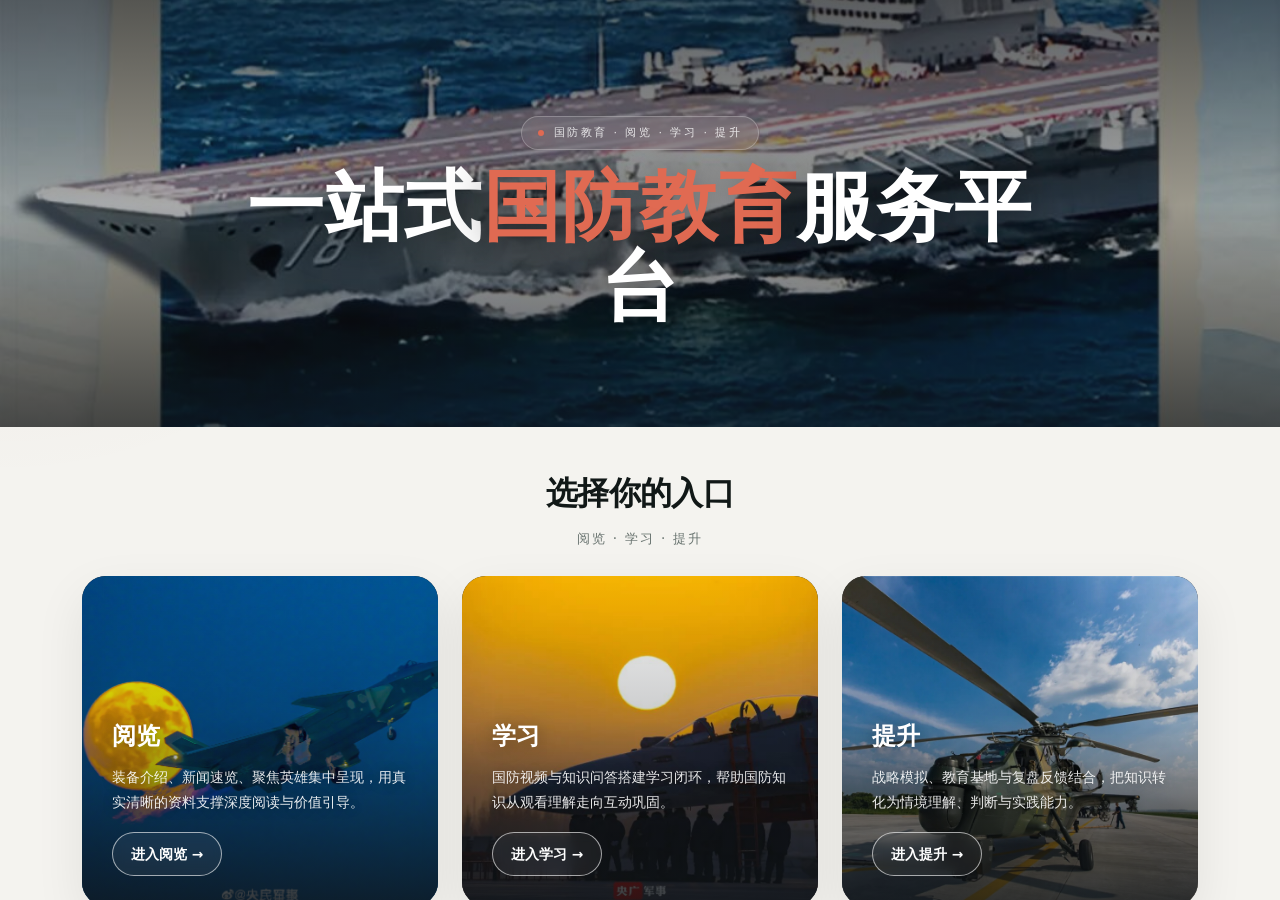
==== commit 70654743: "Update website content and local files" ====
--- a/index.html
+++ b/index.html
@@ -1,9 +1,9 @@
-<!DOCTYPE html>
+﻿<!DOCTYPE html>
 <html lang="zh-CN">
 <head>
 <meta charset="UTF-8">
 <meta name="viewport" content="width=device-width, initial-scale=1.0">
-<title>锐卫天演 · 一站式国防装备介绍及战略模拟平台</title>
+<title>一站式国防教育服务平台</title>
 <style>
 /* ====== 锐卫天演设计系统 ====== */
 :root{
@@ -81,31 +81,38 @@
 
 /* ====== 主内容容器 ====== */
 .main-content{flex:1;min-height:0;overflow:hidden;position:relative;display:flex;flex-direction:column}
+.topbar[hidden]{display:none}
 
 /* ====== 门户视图 ====== */
-.portal-view{flex:1;display:flex;flex-direction:column;align-items:center;justify-content:center;overflow:hidden}
+.portal-view{flex:1;display:flex;flex-direction:column;align-items:center;justify-content:flex-start;overflow-y:auto;overflow-x:hidden}
 .portal-view[hidden]{display:none}
 
-.hero{position:relative;overflow:hidden;background:linear-gradient(135deg,#161d1b 0%,#243233 58%,#4e211b 100%);color:#fff;padding:56px 32px 48px;text-align:center;width:100%;flex-shrink:0}
-.hero::before{content:"";position:absolute;inset:0;background:linear-gradient(90deg,rgba(255,255,255,.03) 1px,transparent 1px),linear-gradient(0deg,rgba(255,255,255,.024) 1px,transparent 1px);background-size:48px 48px;mask-image:linear-gradient(180deg,#000,transparent 80%)}
-.hero-content{position:relative;z-index:1;max-width:780px;margin:0 auto;animation:heroIn .55s var(--motion-smooth) both}
+.hero{position:relative;overflow:hidden;background:#16191c;background-size:cover;background-position:center;color:#fff;padding:clamp(64px,10vw,116px) 32px clamp(52px,7vw,86px);text-align:center;width:100%;flex-shrink:0}
+.hero::before{content:"";position:absolute;inset:0;background:linear-gradient(180deg,rgba(14,18,22,.68) 0%,rgba(14,18,22,.36) 48%,rgba(14,18,22,.76) 100%)}
+.hero-content{position:relative;z-index:1;max-width:820px;margin:0 auto;animation:heroIn .55s var(--motion-smooth) both}
 @keyframes heroIn{from{opacity:0;transform:translateY(14px)}to{opacity:1;transform:translateY(0)}}
-.hero-kicker{display:inline-flex;align-items:center;gap:10px;font-size:.7rem;letter-spacing:.22em;text-transform:uppercase;color:rgba(255,255,255,.58);margin-bottom:16px;border:1px solid rgba(255,255,255,.14);padding:5px 16px;border-radius:999px;background:rgba(255,255,255,.05);backdrop-filter:blur(10px)}
-.hero-kicker::before{content:"";width:6px;height:6px;border-radius:50%;background:#d96652;box-shadow:0 0 16px rgba(217,102,82,.8)}
-.hero h1{font-family:"Noto Serif SC","Songti SC","SimSun",serif;font-size:clamp(2.4rem,5.5vw,4.8rem);font-weight:900;line-height:1.05;letter-spacing:.02em;margin-bottom:10px;text-shadow:0 2px 36px rgba(0,0,0,.3)}
-.hero h1 .accent{color:#d96652}
-.hero .portal-subtitle{font-size:1.05rem;color:rgba(255,255,255,.64);max-width:560px;margin:0 auto 0;line-height:1.8}
+.hero-kicker{display:inline-flex;align-items:center;gap:10px;font-size:.7rem;letter-spacing:.22em;text-transform:uppercase;color:rgba(255,255,255,.84);margin-bottom:18px;border:1px solid rgba(255,255,255,.24);padding:6px 16px;border-radius:999px;background:rgba(255,255,255,.08);backdrop-filter:blur(10px)}
+.hero-kicker::before{content:"";width:6px;height:6px;border-radius:50%;background:#e06a52;box-shadow:0 0 16px rgba(224,106,82,.8)}
+.hero h1{font-family:"Noto Serif SC","Songti SC","SimSun",serif;font-size:clamp(2.6rem,6vw,5.2rem);font-weight:900;line-height:1.05;letter-spacing:.02em;margin-bottom:12px;text-shadow:0 2px 42px rgba(0,0,0,.5)}
+.hero h1 .accent{color:#e06a52}
+.hero .portal-subtitle{font-size:1.06rem;color:rgba(255,255,255,.88);max-width:700px;margin:0 auto 0;line-height:1.8}
 
 /* Portal entry cards */
-.portal-entries{display:grid;grid-template-columns:1fr 1fr;gap:22px;padding:28px 32px;max-width:1060px;width:100%;flex-shrink:0}
-.portal-entry{position:relative;display:flex;flex-direction:column;align-items:center;justify-content:center;text-align:center;padding:36px 28px;border:1px solid var(--line-soft);border-radius:var(--radius-lg);background:var(--paper);cursor:pointer;transition:transform var(--motion-smooth),box-shadow var(--motion-smooth),border-color var(--motion-fast);box-shadow:0 1px 0 rgba(17,24,23,.02);min-height:200px}
-.portal-entry::before{content:"";position:absolute;left:24px;right:24px;top:0;height:3px;background:linear-gradient(90deg,transparent,var(--accent),transparent);transform:scaleX(0);transform-origin:left;transition:transform .46s var(--motion-smooth);z-index:2}
-.portal-entry:hover{transform:translateY(-5px);box-shadow:var(--shadow-card);border-color:#d5ccc0}
-.portal-entry:hover::before{transform:scaleX(1)}
-.portal-entry h3{font-family:"Noto Serif SC","Songti SC","SimSun",serif;font-size:1.35rem;font-weight:900;color:var(--ink);margin-bottom:4px;letter-spacing:-.02em}
-.portal-entry p{font-size:.88rem;color:var(--muted);line-height:1.65;margin-bottom:14px}
-.portal-entry .entry-cta{display:inline-flex;align-items:center;gap:6px;font-size:.84rem;font-weight:800;color:var(--accent);transition:gap var(--motion-fast)}
-.portal-entry:hover .entry-cta{gap:10px}
+.portal-section-head{text-align:center;padding:38px 32px 0;width:100%;flex-shrink:0}
+.portal-section-head h2{font-family:"Noto Serif SC","Songti SC","SimSun",serif;font-size:clamp(1.4rem,3.2vw,2rem);font-weight:900;color:var(--ink);letter-spacing:-.02em;margin-bottom:6px}
+.portal-section-head p{font-size:.84rem;color:var(--muted);letter-spacing:.14em}
+.portal-entries{display:grid;grid-template-columns:1fr 1fr;gap:24px;padding:26px 32px 44px;max-width:1180px;width:100%;flex-shrink:0}
+.portal-entries-three{grid-template-columns:repeat(3,minmax(0,1fr))}
+.portal-entry{position:relative;display:flex;flex-direction:column;justify-content:flex-end;text-align:left;padding:30px;border:none;border-radius:var(--radius-lg);background:#16191c;cursor:pointer;overflow:hidden;box-shadow:var(--shadow-soft);transition:transform var(--motion-smooth),box-shadow var(--motion-smooth);min-height:330px}
+.portal-entry-bg{position:absolute;inset:0;background-size:cover;background-position:center;transition:transform .9s var(--motion-smooth),filter .9s var(--motion-smooth);z-index:0}
+.portal-entry::after{content:"";position:absolute;inset:0;background:linear-gradient(180deg,rgba(15,20,24,.04) 0%,rgba(15,20,24,.22) 44%,rgba(15,20,24,.84) 100%);z-index:1}
+.portal-entry:hover{transform:translateY(-6px);box-shadow:var(--shadow-drop)}
+.portal-entry:hover .portal-entry-bg{transform:scale(1.06)}
+.portal-entry-body{position:relative;z-index:2}
+.portal-entry h3{font-family:"Noto Serif SC","Songti SC","SimSun",serif;font-size:1.5rem;font-weight:900;color:#fff;margin-bottom:6px;letter-spacing:-.02em;text-shadow:0 2px 18px rgba(0,0,0,.4)}
+.portal-entry p{font-size:.9rem;color:rgba(255,255,255,.9);line-height:1.7;margin-bottom:18px;max-width:430px;text-shadow:0 1px 12px rgba(0,0,0,.35)}
+.portal-entry .entry-cta{display:inline-flex;align-items:center;gap:8px;font-size:.86rem;font-weight:800;color:#fff;padding:9px 18px;border:1px solid rgba(255,255,255,.6);border-radius:999px;width:max-content;background:rgba(255,255,255,.06);backdrop-filter:blur(6px);transition:gap var(--motion-fast),background-color var(--motion-fast),border-color var(--motion-fast)}
+.portal-entry:hover .entry-cta{gap:12px;background:rgba(255,255,255,.16);border-color:rgba(255,255,255,.9)}
 /* ====== 二级目录落地页 ====== */
 .landing-view{flex:1;display:flex;flex-direction:column;align-items:center;justify-content:center;overflow:hidden;animation:fadeIn .3s var(--motion-smooth) both}
 .landing-view[hidden]{display:none}
@@ -118,20 +125,57 @@
 .landing-back:hover{background:var(--ink);color:#fff;border-color:var(--ink);transform:translateX(-2px)}
 .landing-grid{display:grid;gap:18px;padding:18px 32px 40px;max-width:1060px;width:100%;flex-shrink:0}
 .landing-grid.cols-4{grid-template-columns:repeat(4,1fr)}
+.landing-grid.cols-3{grid-template-columns:repeat(3,1fr)}
 .landing-grid.cols-2{grid-template-columns:repeat(2,1fr)}
-.landing-card{position:relative;display:flex;flex-direction:column;align-items:center;justify-content:center;text-align:center;padding:34px 22px;border:1px solid var(--line-soft);border-radius:var(--radius-lg);background:var(--paper);cursor:pointer;transition:transform var(--motion-smooth),box-shadow var(--motion-smooth),border-color var(--motion-fast);box-shadow:0 1px 0 rgba(17,24,23,.02);min-height:190px;animation:cardIn .48s var(--motion-smooth) forwards;animation-delay:var(--delay,0ms)}
-.landing-card::before{content:"";position:absolute;left:22px;right:22px;top:0;height:3px;background:linear-gradient(90deg,transparent,var(--accent),transparent);transform:scaleX(0);transform-origin:left;transition:transform .46s var(--motion-smooth);z-index:2}
-.landing-card:hover{transform:translateY(-5px);box-shadow:var(--shadow-card);border-color:#d5ccc0}
-.landing-card:hover::before{transform:scaleX(1)}
-.landing-card .lc-badge{position:absolute;top:14px;right:16px;padding:4px 10px;border-radius:999px;font-size:.68rem;font-weight:800;background:rgba(17,24,23,.06);color:var(--muted)}
-.landing-card h3{font-family:"Noto Serif SC","Songti SC","SimSun",serif;font-size:1.15rem;font-weight:900;color:var(--ink);margin-bottom:6px;letter-spacing:-.02em}
-.landing-card .lc-desc{font-size:.8rem;color:var(--muted);line-height:1.6;margin-bottom:12px}
-.landing-card .lc-go{display:inline-flex;align-items:center;gap:5px;font-size:.82rem;font-weight:800;color:var(--accent);transition:gap var(--motion-fast)}
-.landing-card:hover .lc-go{gap:9px}
+.landing-card{position:relative;display:flex;flex-direction:column;justify-content:flex-end;text-align:left;padding:20px;border:none;border-radius:var(--radius-lg);background:#16191c;cursor:pointer;overflow:hidden;box-shadow:var(--shadow-soft);transition:transform var(--motion-smooth),box-shadow var(--motion-smooth);min-height:220px;animation:cardIn .48s var(--motion-smooth) forwards;animation-delay:var(--delay,0ms)}
+.landing-card-bg{position:absolute;inset:0;background-size:cover;background-position:center;transition:transform .9s var(--motion-smooth),filter .9s var(--motion-smooth);z-index:0}
+.landing-card::after{content:"";position:absolute;inset:0;background:linear-gradient(180deg,rgba(15,20,24,.04) 0%,rgba(15,20,24,.24) 48%,rgba(15,20,24,.82) 100%);z-index:1}
+.landing-card:hover{transform:translateY(-5px);box-shadow:var(--shadow-drop)}
+.landing-card:hover .landing-card-bg{transform:scale(1.07)}
+.landing-card .lc-badge{position:absolute;top:14px;right:14px;z-index:2;padding:4px 10px;border-radius:999px;font-size:.68rem;font-weight:800;background:rgba(17,24,23,.6);color:#fff;backdrop-filter:blur(6px)}
+.landing-card .lc-body{position:relative;z-index:2}
+.landing-card h3{font-family:"Noto Serif SC","Songti SC","SimSun",serif;font-size:1.18rem;font-weight:900;color:#fff;margin-bottom:5px;letter-spacing:-.02em;text-shadow:0 2px 14px rgba(0,0,0,.42)}
+.landing-card .lc-desc{font-size:.8rem;color:rgba(255,255,255,.88);line-height:1.6;margin-bottom:12px;text-shadow:0 1px 10px rgba(0,0,0,.35)}
+.landing-card .lc-go{display:inline-flex;align-items:center;gap:5px;font-size:.82rem;font-weight:800;color:#fff;padding:7px 14px;border:1px solid rgba(255,255,255,.55);border-radius:999px;width:max-content;background:rgba(255,255,255,.06);backdrop-filter:blur(5px);transition:gap var(--motion-fast),background-color var(--motion-fast)}
+.landing-card:hover .lc-go{gap:9px;background:rgba(255,255,255,.16)}
 .landing-card.accent-air{--accent-lc:#3a7bd5}.landing-card.accent-air::before{background:linear-gradient(90deg,transparent,#3a7bd5,transparent)}
 .landing-card.accent-navy{--accent-lc:#1a6b8a}.landing-card.accent-navy::before{background:linear-gradient(90deg,transparent,#1a6b8a,transparent)}
 .landing-card.accent-army{--accent-lc:#3d7a3d}.landing-card.accent-army::before{background:linear-gradient(90deg,transparent,#3d7a3d,transparent)}
 .landing-card.accent-sim{--accent-lc:var(--steel)}.landing-card.accent-sim::before{background:linear-gradient(90deg,transparent,var(--steel),transparent)}
+
+/* ====== 通用内容视图 ====== */
+.content-view{flex:1;display:flex;flex-direction:column;overflow:hidden;animation:fadeIn .3s var(--motion-smooth) both}
+.content-view[hidden]{display:none}
+.content-shell{width:100%;max-width:1060px;margin:0 auto;padding:12px 32px 36px;overflow:auto}
+.content-header{margin-bottom:18px}
+.content-eyebrow{display:inline-flex;align-items:center;gap:8px;padding:4px 12px;border-radius:999px;background:var(--accent-soft);color:var(--accent-dark);font-size:.72rem;font-weight:800;letter-spacing:.12em;text-transform:uppercase;margin-bottom:10px}
+.content-header h2{font-family:"Noto Serif SC","Songti SC","SimSun",serif;font-size:clamp(1.5rem,4vw,2.2rem);font-weight:900;color:var(--ink);margin-bottom:6px;letter-spacing:-.02em}
+.content-header p{font-size:.92rem;color:var(--muted);line-height:1.8;max-width:760px}
+.content-grid{display:grid;grid-template-columns:repeat(2,minmax(0,1fr));gap:16px}
+.content-card,.quiz-question,.link-item,.content-note{background:var(--paper);border:1px solid var(--line-soft);border-radius:var(--radius-lg);box-shadow:0 1px 0 rgba(17,24,23,.02)}
+.content-card{padding:22px 20px}
+.content-card h3{font-family:"Noto Serif SC","Songti SC","SimSun",serif;font-size:1.08rem;font-weight:900;color:var(--ink);margin-bottom:8px}
+.content-card p{font-size:.88rem;color:var(--muted);line-height:1.8}
+.content-note{margin-top:18px;padding:18px 20px;font-size:.85rem;color:var(--muted);line-height:1.8;background:linear-gradient(135deg,#fffaf6 0%,#fffdfa 100%)}
+.link-list{display:grid;grid-template-columns:repeat(2,minmax(0,1fr));gap:14px}
+.link-item{display:block;padding:18px 18px 16px;transition:transform var(--motion-fast),box-shadow var(--motion-fast),border-color var(--motion-fast)}
+.link-item:hover{transform:translateY(-3px);box-shadow:var(--shadow-card);border-color:#d5ccc0}
+.link-item strong{display:block;font-family:"Noto Serif SC","Songti SC","SimSun",serif;font-size:1rem;color:var(--ink);margin-bottom:6px}
+.link-item p{font-size:.84rem;color:var(--muted);line-height:1.75;margin-bottom:10px}
+.link-item span{font-size:.78rem;font-weight:800;color:var(--accent)}
+.quiz-shell{display:grid;gap:16px}
+.quiz-summary{padding:14px 18px;border-radius:999px;background:var(--accent-soft);color:var(--accent-dark);font-size:.86rem;font-weight:800;display:inline-flex;justify-self:flex-start}
+.quiz-question{padding:20px}
+.quiz-q-title{display:inline-flex;padding:4px 10px;border-radius:999px;background:#f3eee6;color:var(--muted);font-size:.72rem;font-weight:800;margin-bottom:10px}
+.quiz-question h3{font-size:1rem;color:var(--ink);line-height:1.7;margin-bottom:14px}
+.quiz-options{display:grid;gap:10px}
+.quiz-option{padding:12px 14px;border:1px solid var(--line);border-radius:14px;background:#fffdfa;color:var(--ink-soft);text-align:left;transition:transform var(--motion-fast),border-color var(--motion-fast),background-color var(--motion-fast)}
+.quiz-option:hover{transform:translateY(-1px);border-color:rgba(143,47,34,.35);background:#fff8f4}
+.quiz-option:disabled{cursor:default;opacity:1}
+.quiz-option.is-correct{background:#ecf6ee;border-color:#9dc8aa;color:#28553a}
+.quiz-option.is-wrong{background:#fbeceb;border-color:#e0aaa1;color:#8f2f22}
+.quiz-feedback{margin-top:12px;padding:12px 14px;border-radius:14px;background:#f7f2eb;color:var(--muted);font-size:.84rem;line-height:1.75}
+.quiz-feedback strong{color:var(--ink)}
 
 /* ====== 装备浏览视图 ====== */
 .browse-view{flex:1;display:flex;flex-direction:column;overflow:hidden}
@@ -229,6 +273,12 @@
 .source-link strong{font-size:.83rem;color:var(--ink);line-height:1.45}
 .source-link span{grid-column:1/-1;font-size:.73rem;color:var(--muted);line-height:1.55}
 .source-link em{font-style:normal;color:var(--accent);font-weight:900;font-size:.76rem;white-space:nowrap}
+.lead{font-size:1.02rem;color:var(--ink);line-height:2;margin:8px 0 24px;text-indent:2em}
+.article{display:grid;gap:20px}
+.article p{font-size:.96rem;color:var(--ink-soft);line-height:2;text-indent:2em}
+.article-fig{margin:0;border-radius:20px;overflow:hidden;background:#f1ede7;border:1px solid var(--line-soft)}
+.article-img{width:100%;height:auto;max-height:360px;object-fit:cover;display:block;background:#151d1b}
+.article-fig figcaption{padding:8px 14px;font-size:.76rem;color:var(--muted);background:rgba(255,253,250,.92)}
 .desc-block{border-top:1px solid var(--line-soft);padding-top:4px}
 .desc-block h4{font-family:"Noto Serif SC","Songti SC","SimSun",serif;font-size:1rem;color:var(--ink);margin:16px 0 6px;font-weight:900}
 .desc-block p{font-size:.9rem;color:var(--ink-soft);line-height:1.9;margin-bottom:10px;text-indent:2em}
@@ -339,29 +389,38 @@
   .landing-header h2{font-size:1.3rem}
 }
 </style>
+<link rel="stylesheet" href="assets/css/platform-overhaul.css">
 </head>
 <body>
 
-<!-- ====== Topbar ====== -->
-<header class="topbar" id="topbar">
-  <div class="topbar-brand"><span aria-hidden="true">●</span><span class="txt">锐卫天演</span></div>
+<!-- ====== Hidden compatibility nav ====== -->
+<header class="topbar" id="topbar" hidden>
+  <div class="topbar-brand"><span aria-hidden="true">●</span><span class="txt">一站式国防教育服务平台</span></div>
   <button class="topbar-toggle" id="menuBtn" type="button" aria-label="打开分类菜单" aria-expanded="false" aria-controls="topbarNav">☰</button>
   <nav class="topbar-nav" id="topbarNav" aria-label="主要栏目">
-    <div class="nav-group" data-group="equip">
-      <span class="nav-group-label" tabindex="0">装备介绍·知识精进</span>
+    <div class="nav-group" data-group="learn">
+      <span class="nav-group-label" tabindex="0">学习</span>
       <div class="nav-group-dropdown">
-        <button class="nav-link active" type="button" data-cat="all" aria-current="page">全部</button>
-        <button class="nav-link" type="button" data-cat="airforce">空军</button>
-        <button class="nav-link" type="button" data-cat="navy">海军</button>
-        <button class="nav-link" type="button" data-cat="army">陆军</button>
+        <button class="nav-link" type="button" data-content="course" data-parent="learn">国防视频</button>
+        <button class="nav-link" type="button" data-content="quiz" data-parent="learn">知识问答</button>
       </div>
     </div>
     <div class="nav-group-divider" aria-hidden="true"></div>
-    <div class="nav-group" data-group="sim">
-      <span class="nav-group-label" tabindex="0">战略模拟·素养提升</span>
+    <div class="nav-group" data-group="read">
+      <span class="nav-group-label" tabindex="0">阅览</span>
+      <div class="nav-group-dropdown">
+        <button class="nav-link active" type="button" data-cat="all" data-parent="read" aria-current="page">装备介绍</button>
+        <button class="nav-link" type="button" data-content="news" data-parent="read">新闻速览</button>
+        <button class="nav-link" type="button" data-content="heroes" data-parent="read">聚焦英雄</button>
+      </div>
+    </div>
+    <div class="nav-group-divider" aria-hidden="true"></div>
+    <div class="nav-group" data-group="grow">
+      <span class="nav-group-label" tabindex="0">提升</span>
       <div class="nav-group-dropdown">
         <button class="nav-link sim-link" type="button" data-page="air-defense/index.html">防空战略模拟</button>
         <button class="nav-link sim-link" type="button" data-page="drone-strategy/index.html">飞控战略模拟</button>
+        <button class="nav-link sim-link" type="button" data-content="bases" data-parent="grow">教育基地</button>
       </div>
     </div>
   </nav>
@@ -372,24 +431,43 @@
 
   <!-- 门户视图 -->
   <section class="portal-view" id="portalView">
-    <div class="hero">
+    <div class="hero" style="background-image:url('assets/equipment/fujian/images/fujian-01.jpg')">
       <div class="hero-content">
-        <div class="hero-kicker">公开防务专题 · 一站式平台</div>
-        <h1>锐卫<span class="accent">天演</span></h1>
-        <p class="portal-subtitle">一站式国防装备介绍及战略模拟平台</p>
+        <div class="hero-kicker">国防教育 · 阅览 · 学习 · 提升</div>
+        <h1>一站式<span class="accent">国防教育</span>服务平台</h1>
       </div>
     </div>
-    <div class="portal-entries">
-      <div class="portal-entry" id="entryEquip" role="button" tabindex="0" aria-label="进入装备介绍">
-        <h3>装备介绍 · 知识精进</h3>
-        <p>基于公开资料，按空军、海军、陆军分类浏览国防装备专题报道</p>
-        <span class="entry-cta">进入浏览 →</span>
+    <div class="portal-section-head">
+      <h2>选择你的入口</h2>
+      <p>阅览 · 学习 · 提升</p>
+    </div>
+    <div class="portal-entries portal-entries-three">
+      <div class="portal-entry" id="entryRead" role="button" tabindex="0" aria-label="进入阅览板块">
+        <div class="portal-entry-bg" style="background-image:url('assets/equipment/j20/images/j20-01.jpg')"></div>
+        <div class="portal-entry-body">
+          <h3>阅览</h3>
+          <p>装备介绍、新闻速览、聚焦英雄集中呈现，用真实清晰的资料支撑深度阅读与价值引导。</p>
+          <span class="entry-cta">进入阅览 →</span>
+        </div>
       </div>
-      <div class="portal-entry" id="entrySim" role="button" tabindex="0" aria-label="进入战略模拟">
-        <h3>战略模拟 · 素养提升</h3>
-        <p>交互式战略推演与战术模拟，在虚拟战场中磨炼指挥决策能力</p>
-        <span class="entry-cta">进入模拟 →</span>
+      <div class="portal-entry" id="entryLearn" role="button" tabindex="0" aria-label="进入学习板块">
+        <div class="portal-entry-bg" style="background-image:url('assets/equipment/j16/images/j16-04.jpg')"></div>
+        <div class="portal-entry-body">
+          <h3>学习</h3>
+          <p>国防视频与知识问答搭建学习闭环，帮助国防知识从观看理解走向互动巩固。</p>
+          <span class="entry-cta">进入学习 →</span>
+        </div>
       </div>
+      <div class="portal-entry" id="entryGrow" role="button" tabindex="0" aria-label="进入提升板块">
+        <div class="portal-entry-bg" style="background-image:url('assets/equipment/z10/images/z10-01.jpg')"></div>
+        <div class="portal-entry-body">
+          <h3>提升</h3>
+          <p>战略模拟、教育基地与复盘反馈结合，把知识转化为情境理解、判断与实践能力。</p>
+          <span class="entry-cta">进入提升 →</span>
+        </div>
+      </div>
+      <div id="entryEquip" hidden></div>
+      <div id="entrySim" hidden></div>
     </div>
   </section>
 
@@ -405,7 +483,7 @@
   <!-- 装备浏览视图（默认隐藏） -->
   <section class="browse-view" id="browseView" hidden>
     <div class="browse-topbar">
-      <button class="browse-back" id="browseBack" type="button">← 返回门户</button>
+      <button class="browse-back" id="browseBack" type="button">← 返回上一级</button>
       <span class="browse-title" id="browseTitle">装备专题报道</span>
       <div class="browse-filters" id="browseFilters">
         <button class="nav-link active" type="button" data-cat="all">全部</button>
@@ -429,6 +507,17 @@
       <div class="no-results" id="noResults" hidden>
         <h3>未找到匹配条目</h3><p>请尝试更短的关键词，或切换到"全部"频道。</p>
       </div>
+    </div>
+  </section>
+
+  <!-- 通用内容视图（默认隐藏） -->
+  <section class="content-view" id="contentView" hidden>
+    <div class="landing-back-row">
+      <button class="landing-back" id="contentBack" type="button">← 返回上一级</button>
+    </div>
+    <div class="content-shell">
+      <div class="content-header" id="contentHeader"></div>
+      <div class="content-body" id="contentBody"></div>
     </div>
   </section>
 
@@ -491,99 +580,107 @@
   liaoning:[{name:'央视网｜《焦点访谈》中国首艘航母面世',url:'https://tv.cctv.com/2012/09/25/VIDE1355718737010762.shtml',note:'2012年9月25日交接入列'},{name:'新华网｜十年一舰——写在中国海军辽宁舰入列10周年之际',url:'https://www.news.cn/politics/2022-09/24/c_1129029473.htm',note:'舷号16、舰载机关键节点'},{name:'新华网｜新华社评出2012年国内十大新闻',url:'https://www.xinhuanet.com/politics/2012-12/29/c_114199280_7.htm',note:'辽宁舰交付与歼-15起降'},{name:'中国军网｜12年！今天，一起翻阅辽宁舰的成长相册',url:'https://www.81.cn/syjdt/16340620.html',note:'入列12周年回顾'}],
   type055:[{name:'中国军网｜海军055型驱逐舰南昌舰入列',url:'https://photo.81.cn/pla/2020-01/12/content_9716010.htm',note:'首舰南昌舰入列'},{name:'新华网｜8艘驱逐舰已公开亮相！南昌舰入列6周年',url:'https://www.news.cn/milpro/20260113/44f028c146664775bf8bede277211f1f/c.html',note:'112个单元通用垂直发射系统'},{name:'央视网｜首艘万吨级！南昌舰入列 有何看家本领？',url:'https://news.cctv.com/2020/01/12/ARTIixMaOa3IByNY7HdpfREn200112.shtml',note:'万吨级、垂直发射单元'},{name:'央视网｜海军055型驱逐舰南昌舰入列',url:'https://news.cctv.com/2020/01/13/ARTIv0ZwDxy5swbGHa7Q0wWG200113.shtml',note:'防空、反导、反舰、反潜能力'}],
   type052d:[{name:'新华网｜能力强大！它是大国舰阵新成员、海军攻防新利器',url:'https://www.news.cn/milpro/20260420/32c6862acf2b408187cbac4279dfebd7/c.html',note:'64枚多类型弹药、冷热共架垂发'},{name:'中国军网｜052D型驱逐舰娄底舰升级系统公开报道',url:'https://www.81.mil.cn/ChinaMilitary/BILINGUAL/16435211.html',note:'升级相控阵雷达、武器和网络系统'},{name:'央视网｜剑指"台独" 中华神盾·052D！',url:'https://v.cctv.com/2024/05/26/VIDE0gFlo6YlonECOMmKvd5A240526.shtml',note:'相控阵雷达与垂直发射区域防空导弹系统'},{name:'央视网｜中国最强驱逐舰赴俄参演 新一代"中华神盾"国际首秀',url:'https://news.cctv.com/2017/06/18/ARTIylJ4sQjNaEJlwrRTHWtm170618.shtml',note:'四面主动相控阵雷达、通用垂直发射装置'}],
-  type99a:[{name:'央视网｜解码阅兵武器装备｜"陆战之王"彰显铁甲雄风',url:'https://news.cctv.com/2025/08/22/ARTIBBCNhEYLGXbo8P7jnbbb250822.shtml',note:'99A发展与主炮、发动机'},{name:'新华网｜图解中国99A坦克：轻松击穿1米厚装甲',url:'https://www.xinhuanet.com/mil/2016-02/29/c_128761263.htm',note:'125mm滑膛炮、1500马力、战斗全重'},{name:'新华网｜专家：我军99A主战坦克火力强大信息化能力出众',url:'https://www.xinhuanet.com/mil/2015-09/09/c_128211282.htm',note:'1500马力发动机与信息化能力'},{name:'中国军网｜"陆战之王"99A式坦克 今天它来了！',url:'https://www.81.cn/zt/2020nzt/zxjpqjsxzyxwmzzwbg_196319/zbzqljmb_196359/9897307.html?big=fan',note:'125毫米主炮与车辆外形'}]
+  type99a:[{name:'央视网｜解码阅兵武器装备｜"陆战之王"彰显铁甲雄风',url:'https://news.cctv.com/2025/08/22/ARTIBBCNhEYLGXbo8P7jnbbb250822.shtml',note:'99A发展与主炮、发动机'},{name:'新华网｜图解中国99A坦克：轻松击穿1米厚装甲',url:'https://www.xinhuanet.com/mil/2016-02/29/c_128761263.htm',note:'125mm滑膛炮、1500马力、战斗全重'},{name:'新华网｜专家：我军99A主战坦克火力强大信息化能力出众',url:'https://www.xinhuanet.com/mil/2015-09/09/c_128211282.htm',note:'1500马力发动机与信息化能力'},{name:'中国军网｜"陆战之王"99A式坦克 今天它来了！',url:'https://www.81.cn/zt/2020nzt/zxjpqjsxzyxwmzzwbg_196319/zbzqljmb_196359/9897307.html?big=fan',note:'125毫米主炮与车辆外形'}],
+  h6k:[{name:'中国军网｜战神出击！空军轰-6K战机跨昼夜远程奔袭训练',url:'http://www.81.cn/kj_208559/jdt_208560/10210477.html',note:'轰-6K跨昼夜训练画面与公开介绍'},{name:'央视网｜解码轰-6K轰炸机',url:'https://news.cctv.com/2025/08/24/ARTIHHRT6oFdYKUNQRdNSMpz250824.shtml',note:'轰-6K能力定位与战术用途'},{name:'新华网｜中国空军轰-6K轰炸机赴南海战斗巡航',url:'https://www.xinhuanet.com/mil/2016-08/06/c_129209997.htm',note:'远海巡航公开报道'}],
+  j16:[{name:'中国军网｜潜龙出击！空军歼-16战机夜间飞行训练',url:'http://www.81.cn/kj_208559/jdt_208560/10314558.html',note:'歼-16夜训与作战训练场景'},{name:'央视网｜歼-16战机跨昼夜飞行训练',url:'https://military.cctv.com/2022/07/14/ARTIAnPPRTD4Y2US0VY5bZ1J220714.shtml',note:'跨昼夜飞行训练公开画面'},{name:'央视网｜走近国产重型多用途战斗机歼-16',url:'https://tv.cctv.com/2023/06/10/VIDE5wREHkU0nhpLLQqNPh8Y230610.shtml',note:'型号定位与任务能力介绍'}]
 };
 
 // ====== EQUIPMENT DATA ======
 var E = [
-  {"id":"j20","c":"airforce","n":"歼-20","fn":"歼-20 \"威龙\" 隐身战斗机","rd":[98,92,98,95,88],"sp":{"类型":"第五代单座双发隐身战斗机","制造商":"成都飞机工业集团","首飞":"2011.1.11","服役":"2017年","产量":"200+架(2025)","长度":"21.2m","最大速度":"2.5马赫","作战半径":"2000+km","发动机":"涡扇-15(国产)","武器":"PL-10/12/15空空导弹","单价":"约7亿人民币"},"ds":["歼-20\"威龙\"是中国自主研制的第五代隐身战斗机，采用独创的鸭式气动布局配合DSI进气道和全动V型尾翼，在隐身性能、超音速巡航和高态势感知方面均达到世界先进水平。2025年已换装国产涡扇-15发动机，年产约40-50架，装备规模突破200架。","2025年九三阅兵中，歼-20、歼-20A、歼-20S等五型隐身战机同场受阅。歼-20可与攻击-11隐身无人机、歼-16组成\"新三剑客\"编队实现有人/无人协同。","歼-20承担夺取制空权、猎杀敌方预警机和加油机等高价值目标的核心任务，是中国空天防御的\"国之利刃\"。预计到2027年建军百年时将装备超过300架。"],"s":"active"},
-  {"id":"y20","c":"airforce","n":"运-20","fn":"运-20 \"鲲鹏\" 战略运输机","rd":[30,55,65,75,92],"sp":{"类型":"大型战略运输机","制造商":"西安飞机工业集团","服役":"2016年","最大起飞重量":"220吨","最大载重":"66吨","最大航程":"7800km(涡扇-20)","货舱":"20×4×4m","改型":"运油-20、空警-3000平台"},"ds":["运-20\"鲲鹏\"是中国首款200吨级大型运输机，货舱可装载99A主战坦克和直升机，终结了\"大装备运不了、远距离投不动\"的历史。换装国产涡扇-20后航程达7800公里，具备跨洲际战略投送能力。","近年来运-20多次参与海外撤侨和国际人道主义救援。运油-20空中加油改型解决了歼-20等战机远程作战的瓶颈。截至2025年装备超80架，持续以每年15-20架速度生产。"],"s":"active"},
-  {"id":"fujian","c":"navy","n":"福建舰","fn":"003型航空母舰 \"福建舰\"","rd":[95,88,72,92,90],"sp":{"类型":"大型航空母舰(电磁弹射)","排水量":"约8万吨","长度":"约316m","入列":"2025.11.5","弹射":"电磁弹射×3","舰载机":"歼-35/歼-15T/空警-600/直-20","动力":"常规动力(综合电力)","造价":"约500亿人民币","母港":"海南三亚"},"ds":["福建舰(舷号18)是中国首艘完全自主设计建造的电磁弹射型航母，2025年11月5日在三亚入列。全球仅中美掌握电磁弹射技术——加速更平稳、能量利用率更高、可自动调节弹射力度适应不同机型。","福建舰排水量约8万吨，可搭载50-60架各型舰载机。电磁弹射使其可弹射从轻型的攻击-11无人机到重载歼-15T的全系列机型，作战效能远超滑跃起飞航母。","入列标志着中国海军迈入\"三航母时代\"。2026年正进行高强度舰机适配和多航母编队协同演练，加速向\"完全形成战斗力\"推进。"],"s":"active"},
-  {"id":"shandong","c":"navy","n":"山东舰","fn":"002型航空母舰 \"山东舰\"","rd":[82,80,65,78,82],"sp":{"类型":"中型航母(滑跃)","排水量":"约6-7万吨","入列":"2019.12.17","舰载机":"歼-15(约36架)","母港":"三亚","特点":"中国首艘国产航母"},"ds":["山东舰(舷号17)是中国首艘自主设计建造的航母，在辽宁舰经验上优化：舰岛缩小25%增加甲板面积、机库扩容、雷达升级。可搭载约36架歼-15，入列后迅速形成战斗力，近年来多次率编队参与南海和台海实战化训练。"],"s":"active"},
-  {"id":"liaoning","c":"navy","n":"辽宁舰","fn":"001型航空母舰 \"辽宁舰\"","rd":[78,75,62,72,75],"sp":{"类型":"中型航母(滑跃)","排水量":"约6万吨","入列":"2012.9.25","舰载机":"歼-15(约24架)","母港":"青岛","特点":"中国第一艘航母"},"ds":["辽宁舰(舷号16)是中国首艘航母，由苏联\"瓦良格\"号续建而成，2012年入列结束了中国没有航母的历史。十余年来为中国培养了第一批舰载机飞行员和航母指挥官，近年完成多次西太平洋远海实战化训练。"],"s":"active"},
-  {"id":"type055","c":"navy","n":"055型驱逐舰","fn":"055型 万吨级导弹驱逐舰","rd":[98,82,80,95,88],"sp":{"类型":"万吨级导弹驱逐舰","排水量":"约1.2-1.3万吨","服役":"2020年(南昌舰)","垂发":"112单元通用VLS","武器":"鹰击-21高超音速导弹、HHQ-9B","雷达":"双波段相控阵","造价":"约60亿/艘"},"ds":["055型是当今世界排水量最大的驱逐舰(美方归类为巡洋舰)。一体化桅杆和综合射频系统将上百部天线集成为少数共形天线，隐身性能卓越。112单元通用垂发兼容防空、反舰、反潜和对陆攻击导弹。","055最具威慑力的武器是鹰击-21舰载高超音速反舰导弹，末端速度10马赫，现有任何防空系统几乎无法拦截，一艘055的鹰击-21齐射足以重创超级航母。首批8艘已全部入列，第二批改进型055A正在建造中。"],"s":"active"},
-  {"id":"type052d","c":"navy","n":"052D型驱逐舰","fn":"052D型 导弹驱逐舰","rd":[88,72,75,85,82],"sp":{"类型":"多用途导弹驱逐舰","排水量":"约7500吨","服役":"2014年","垂发":"64单元通用VLS","武器":"HHQ-9B、鹰击-18","雷达":"346A型有源相控阵","数量":"30+艘"},"ds":["052D型是中国建造数量最多的现代化驱逐舰，装备64单元垂发和\"中华神盾\"相控阵雷达。最新052DL型延长甲板搭载直-20反潜直升机，换装新型反隐身雷达可探测F-22/F-35。30+艘服役或在建，是水面舰艇部队的中坚。"],"s":"active"},
-  {"id":"type99a","c":"army","n":"99A式主战坦克","fn":"99A式 主战坦克","rd":[96,95,78,90,85],"sp":{"类型":"第三代信息化主战坦克","战斗全重":"约58吨","乘员":"3人","主炮":"125mm滑膛炮(自动装填)","发动机":"1500马力","最大速度":"80km/h","装甲":"复合装甲+FY-5爆反","特点":"激光压制观瞄系统"},"ds":["99A式是中国陆军最新型主战坦克。125mm滑膛炮发射钨合金穿甲弹时2000米穿透800mm+均质钢装甲。独门激光压制系统可自动致盲敌方观瞄设备，正面防护等效超1000mm均质钢。","99A装备数字战场管理系统，通过数据链与无人机和友邻坦克实时共享态势。已大规模装备重型合成旅，是地面突击力量无可争议的核心。"],"s":"active"},
+  {"id":"j20","c":"airforce","n":"歼-20","fn":"歼-20 \"威龙\" 隐身战斗机","rd":[98,92,98,95,88],"sp":{"类型":"第五代单座双发隐身战斗机","制造商":"成都飞机工业集团","首飞":"2011.1.11","服役":"2017年","产量":"200+架(2025)","长度":"21.2m","最大速度":"2.5马赫","作战半径":"2000+km","发动机":"涡扇-15(国产)","武器":"PL-10/12/15空空导弹","单价":"约7亿人民币"},"ds":["歼-20“威龙”是我国自主研制的第五代隐身战斗机，采用鸭式气动布局与DSI进气道、全动V型尾翼，兼具高隐身、超音速巡航与高态势感知能力，是中国空军的“国之利刃”。","2011年1月11日歼-20成功首飞，此后历经多年试飞完善；2017年正式列装空军作战部队，标志着我国成为第二个装备第五代隐身战斗机的国家。","换装国产涡扇-15发动机后，歼-20A具备了超音速巡航能力，动力与机动性大幅提升，航电与传感器融合水平也达到世界先进水准。","2025年阅兵中歼-20、歼-20A、歼-20S三型同场亮相，双座型歼-20S可充当无人僚机指挥平台，引导攻击-11等无人机群协同作战。","歼-20与歼-16、攻击-11组成“新三剑客”有人/无人编队，实现夺取制空权、猎杀敌预警机与加油机等高价值目标的战术运用。","目前歼-20现役规模已突破200架，年产量稳步提升，是维护国家空天安全、支撑战略空军转型的核心作战力量。"],"s":"active"},
+  {"id":"y20","c":"airforce","n":"运-20","fn":"运-20 \"鲲鹏\" 战略运输机","rd":[96,92,90,88,86],"radarConfig":{"labels":["战略投送","装载能力","航程续航","体系支援","任务适配"],"color":"#8f2f22"},"sp":{"类型":"大型战略运输机","制造商":"西安飞机工业集团","服役":"2016年","最大起飞重量":"220吨","最大载重":"66吨","最大航程":"7800km(涡扇-20)","货舱":"20×4×4m","改型":"运油-20、空警-3000平台"},"ds":["运-20“鲲鹏”是我国自主研制的大型运输机，货舱可装载99A主战坦克与直升机，结束了“大装备运不了、远距离投不动”的历史。","运-20最大起飞重量约220吨、最大载重66吨，机舱宽大，可执行人员、装备与物资的远距离战略投送任务。","最新型运-20B换装国产涡扇-20发动机，航程突破近万公里，具备跨洲际战略投送能力，摆脱了对进口发动机的依赖。","运油-20空中加油改型解决了歼-20等战机远程作战的航程瓶颈，显著拓展了空军远海远域作战半径。","运-20多次参与海外撤侨与国际人道主义救援，向多国运送防疫物资，展现大国担当，成为空军战略投送的中坚。","截至近年运-20装备数量持续增长，与运油-20、预警机改型共同构成我国远程战略投送与支援保障体系的核心。"],"s":"active"},
+  {"id":"fujian","c":"navy","n":"福建舰","fn":"003型航空母舰 \"福建舰\"","rd":[95,88,72,92,90],"sp":{"类型":"大型航空母舰(电磁弹射)","排水量":"约8万吨","长度":"约316m","入列":"2025.11.5","弹射":"电磁弹射×3","舰载机":"歼-35/歼-15T/空警-600/直-20","动力":"常规动力(综合电力)","造价":"约500亿人民币","母港":"海南三亚"},"ds":["福建舰是我国首艘电磁弹射型航空母舰，舷号18，满载排水量8万余吨，采用平直通长飞行甲板，是我国完全自主设计建造的国之重器。","福建舰配置电磁弹射和阻拦装置，是全球首艘常规动力加电磁弹射的航母，弹射加速更平稳、能量利用率更高，可适配不同机型。","2025年11月5日，福建舰在海南三亚交接入列并正式命名授旗，标志着人民海军进入“三航母时代”。","电磁弹射使福建舰可弹射歼-35、歼-15T、空警-600预警机、直-20及攻击-11无人机等全系列机型，作战效能远超滑跃起飞航母。","入列后福建舰持续进行高强度舰机适配试验，开展多航母编队协同演练，加速向“完全形成战斗力”迈进。","作为我国最新型航空母舰，福建舰大幅提升海军远海作战与体系对抗能力，是建设世界一流海军的标志性装备。"],"s":"active"},
+  {"id":"shandong","c":"navy","n":"山东舰","fn":"002型航空母舰 \"山东舰\"","rd":[82,80,65,78,82],"sp":{"类型":"中型航母(滑跃)","排水量":"约6-7万吨","入列":"2019.12.17","舰载机":"歼-15(约36架)","母港":"三亚","特点":"中国首艘国产航母"},"ds":["山东舰是我国首艘自主设计建造的航空母舰，舷号17，2019年12月17日交付海军入列，实现了从引进改装到自主建造的跨越。","山东舰在辽宁舰基础上优化，缩小舰岛、扩大甲板与机库面积，满载排水量约5.5万吨，采用滑跃式飞行甲板。","山东舰可搭载约36架歼-15舰载机，入列后迅速形成体系作战能力，是中国海军重要的海上力量平台。","近年来山东舰多次率编队参与南海、台海等方向实战化训练与远海训练，检验了航母编队作战能力。","2024年，山东舰与辽宁舰完成首次双航母编队演练，展示了我国多航母协同作战能力取得重要进展。","作为首艘国产航母，山东舰锻炼培养了我国航母建造、管理与作战人才，为后续航母发展奠定坚实基础。"],"s":"active"},
+  {"id":"liaoning","c":"navy","n":"辽宁舰","fn":"001型航空母舰 \"辽宁舰\"","rd":[78,75,62,72,75],"sp":{"类型":"中型航母(滑跃)","排水量":"约6万吨","入列":"2012.9.25","舰载机":"歼-15(约24架)","母港":"青岛","特点":"中国第一艘航母"},"ds":["辽宁舰是我国第一艘航空母舰，舷号16，由苏联“瓦良格”号续建改造而成，使我国跨入了航母国家的行列。","2012年9月25日辽宁舰正式交接入列，结束了中国没有航母的历史，开启了人民海军走向深蓝的新征程。","2012年11月，歼-15舰载机首次在辽宁舰上成功着舰与起飞，实现了中国航母与舰载机结合的历史性突破。","十余年来辽宁舰作为试验训练平台，培养了我国第一批舰载机飞行员和航母指挥官，为航母事业发展奠定人才基础。","辽宁舰多次组织西太平洋等远海实战化训练，持续检验和提升航母编队的远海作战能力。","作为中国航母事业的“种子舰”，辽宁舰见证并推动了中国海军由近海防御向远海防卫的战略转型。"],"s":"active"},
+  {"id":"type055","c":"navy","n":"055型驱逐舰","fn":"055型 万吨级导弹驱逐舰","rd":[98,82,80,95,88],"sp":{"类型":"万吨级导弹驱逐舰","排水量":"约1.2-1.3万吨","服役":"2020年(南昌舰)","垂发":"112单元通用VLS","武器":"鹰击-21高超音速导弹、HHQ-9B","雷达":"双波段相控阵","造价":"约60亿/艘"},"ds":["055型是我国吨位最大、技术最先进的万吨级导弹驱逐舰，首舰南昌舰2020年1月入列，被誉为航母编队的“带刀护卫”。","055采用一体化桅杆与综合射频系统，将多部天线集成为少数共形天线，隐身性能与态势感知能力突出。","055配备112单元通用垂直发射系统，可兼容发射防空、反舰、反潜和对陆攻击等多型导弹，火力强大。","055可发射鹰击-21舰载高超音速反舰导弹，末端速度高、突防能力强，是航母编队的核心反舰力量。","首批8艘055型已全部入列，第二批改进型055A正在建造，持续增强人民海军的远海作战能力。","作为航母编队的“带刀护卫”，055型显著提升了海军的区域防空、反导与对海打击能力，是现代化海军的骨干。"],"s":"active"},
+  {"id":"type052d","c":"navy","n":"052D型驱逐舰","fn":"052D型 导弹驱逐舰","rd":[88,72,75,85,82],"sp":{"类型":"多用途导弹驱逐舰","排水量":"约7500吨","服役":"2014年","垂发":"64单元通用VLS","武器":"HHQ-9B、鹰击-18","雷达":"346A型有源相控阵","数量":"30+艘"},"ds":["052D型是我国建造数量最多的“中华神盾”驱逐舰，首舰昆明舰2014年入列，是海军水面舰艇部队的中坚力量。","052D装备346A型有源相控阵雷达，具备强大的区域防空与多目标探测能力，可有效应对空中威胁。","052D配备64单元通用垂直发射系统，可发射海红旗-9B防空导弹、鹰击-18反舰导弹等，攻防兼备。","最新052DL型延长飞行甲板、搭载直-20反潜直升机，并换装新型雷达，反潜与反隐身能力进一步提升。","052D承担区域防空、反舰、反潜和对陆打击等多重任务，广泛参与远海训练与护航行动。","30余艘052D服役或在建，与055型共同构成我国驱逐舰部队的主力，支撑海军走向深蓝。"],"s":"active"},
+  {"id":"type99a","c":"army","n":"99A式主战坦克","fn":"99A式 主战坦克","rd":[96,95,78,90,85],"sp":{"类型":"第三代信息化主战坦克","战斗全重":"约58吨","乘员":"3人","主炮":"125mm滑膛炮(自动装填)","发动机":"1500马力","最大速度":"80km/h","装甲":"复合装甲+FY-5爆反","特点":"激光压制观瞄系统"},"ds":["99A式是我国首型信息化主战坦克，被誉为“陆战之王”，2015年九三阅兵首次公开亮相，是陆军地面突击的核心力量。","99A装备125毫米滑膛炮，发射穿甲弹可在2000米距离穿透厚装甲，火力处于世界先进水平。","99A采用复合装甲与爆炸反应装甲，正面防护能力突出，并配备激光自卫系统可干扰敌方观瞄设备。","99A换装1500马力大功率发动机，机动性能大幅提升，具备良好的越野与突击能力。","99A装备数字战场管理系统，通过数据链与无人机、友邻坦克实时共享态势，实现协同攻防。","99A已大规模装备重型合成旅，显著提升陆军装甲部队的突击与信息化作战能力。"],"s":"active"},
+  {"id":"h6k","c":"airforce","n":"轰-6K","fn":"轰-6K 远程轰炸机","rd":[95,82,90,85,88],"radarConfig":{"labels":["远程打击","挂载能力","航程续航","体系协同","威慑覆盖"],"color":"#8f2f22"},"sp":{"类型":"远程轰炸机","制造商":"西安飞机工业集团","服役":"2011年后持续列装","最大航程":"约8000km+","主要武器":"长剑巡航导弹等","任务定位":"远程精确打击 / 战略巡航","特点":"远程奔袭、对海对陆兼顾"},"ds":["轰-6K是人民空军远程打击体系中的关键平台，在航程、挂载与信息化水平上较早期型号实现显著提升，承担远程巡航、对海打击与战略威慑任务。","轰-6K换装新型发动机和综合航电系统后，具备更远航程与更强任务规划能力，可携带巡航导弹等远程精确打击武器执行体系化作战任务。","依托预警机、电子战飞机、加油机和地面指挥系统支援，轰-6K能够在较远距离外实施火力投送，是联合打击链条中的重要一环。","近年来轰-6K多次参与远海远洋训练和战略巡航，持续检验复杂气象、跨昼夜和远距离奔袭条件下的部队组织与保障能力。","在对海方向，轰-6K可作为远程反舰与区域拒止力量的重要平台，与海空侦察、岸基火力和水面舰艇共同构成纵深打击体系。","在国防教育场景中，轰-6K适合用于说明“战略投送、远程威慑、体系打击”三者之间的关系，帮助理解现代空军从战术支援向战略空军转型。"],"s":"active"},
+  {"id":"j16","c":"airforce","n":"歼-16","fn":"歼-16 重型多用途战斗机","rd":[90,88,84,92,89],"radarConfig":{"labels":["多用途作战","体系协同","机动性能","航电感知","对地打击"],"color":"#8f2f22"},"sp":{"类型":"双座双发多用途战斗机","制造商":"沈阳飞机工业集团","定位":"制空 / 对地 / 对海打击","特点":"载弹量大、航程远、任务弹性高","航电":"先进航电与多用途任务系统","武器":"空空导弹、精确制导弹药等","任务价值":"空军战术打击主力机型"},"ds":["歼-16是人民空军重型多用途战斗机代表型号之一，兼具制空作战与对地、对海精确打击能力，在战术打击体系中承担骨干角色。","该机采用双座双发构型，航程远、载弹量大、任务弹性高，可根据任务挂载空空导弹、精确制导弹药和电子对抗吊舱等多型载荷。","依托先进航电与雷达系统，歼-16具备较强态势感知和多目标处理能力，能够执行空战护航、压制防空、对地突击和海上目标打击等任务。","双座布局让飞行员与武器系统操作员可以分工协同，在复杂电磁环境和多目标交战条件下提升任务规划、目标识别和武器使用效率。","在体系作战中，歼-16可与歼-20、预警机、电子战飞机和无人机协同，承担火力投送、伴随掩护和战场信息节点等多重角色。","对国防教育展示而言，歼-16能够直观体现现代战斗机从单一空战平台向多用途、体系化、信息化空中作战节点转变的趋势。"],"s":"active"}
 ];
 
 // ====== DOM REFS ======
+const contentCatalog = {
+  course:{title:'国防科普视频',subtitle:'按视频内容类型搭建国防科普视频入口，后续可接入原理动画、策略讲解、战事分析、装备评价等视频素材。',parent:'learn',blocks:[{title:'原理拆解',text:'适合放置3D结构拆解、武器系统原理、作战流程动画等可视化视频。'},{title:'策略讲解',text:'适合放置防空部署、无人机协同、海空联合、任务推演等策略类视频。'},{title:'战事分析',text:'适合放置经典战例、热点冲突、战术复盘和地缘态势解读视频。'},{title:'装备评价',text:'适合放置装备性能解读、型号对比、体系定位和发展脉络类视频。'},{title:'科技前沿',text:'适合放置人工智能、无人系统、电磁弹射、空天技术等国防科技内容。'},{title:'国防常识',text:'适合放置面向大众的国防知识、军兵种基础、法规常识与安全教育视频。'}]},
+  news:{title:'新闻速览',subtitle:'以权威来源为主入口，配合专题方向和阅读动线，形成更有层次的军事新闻阅读页。',parent:'read',links:[{name:'中国军网',desc:'军事新闻、部队动态、装备报道与国防专题。',url:'https://www.81.cn/',img:'assets/equipment/type052d/images/type052d-01.jpg',tags:['权威发布','部队动态','专题报道']},{name:'国防部官网',desc:'国防政策、例行记者会、权威发布与专题信息。',url:'http://www.mod.gov.cn/'},{name:'央视网军事',desc:'央视军事新闻、国防报道、视频专题与公开节目。',url:'https://military.cctv.com/'},{name:'新华网军事',desc:'新华社军事与国防报道入口，适合补充权威时政新闻。',url:'http://www.news.cn/mil/'}]},
+  heroes:{title:'聚焦英雄',subtitle:'先按历史时间分层搭建英雄人物与英雄群体框架，后续再填入具体人物、事迹和精神关键词。',parent:'read'},
+  bases:{title:'教育基地',subtitle:'以中国地图和省份入口为主框架，点击省份后展示该省国防教育基地、纪念馆、军事博物馆等列表位置。',parent:'grow'}
+};
+
+const heroTimeline=[
+  {era:'革命战争时期',desc:'聚焦建军、长征、抗战、解放战争等历史阶段中的英雄人物与英雄群体。',slots:[['人物','预留代表人物卡片'],['群体','预留英雄部队/战斗集体'],['事迹','预留战斗故事与历史节点'],['精神关键词','信仰、牺牲、纪律、人民立场']]},
+  {era:'新中国建设时期',desc:'聚焦保家卫国、边海防建设、国防工业奠基等阶段的典型事迹。',slots:[['人物','预留功臣模范与建设者'],['群体','预留边防、海防、科研团队'],['事迹','预留国防建设和抢险救灾线索'],['精神关键词','担当、坚守、自力更生']]},
+  {era:'改革强军时期',desc:'聚焦军队现代化转型、联合作战能力建设和重大任务中的先进代表。',slots:[['人物','预留训练尖兵和任务骨干'],['群体','预留维和、护航、演训群体'],['事迹','预留转型建设与实战化训练案例'],['精神关键词','转型、精武、协同']]},
+  {era:'新时代强军时期',desc:'聚焦新时代强军实践中的英雄人物、先进集体和国防科技工作者。',slots:[['人物','预留新时代官兵与科研人物'],['群体','预留航天、舰艇、空勤、边防群体'],['事迹','预留重大任务、国防科技与一线守护'],['精神关键词','强军、创新、忠诚、胜战']]}
+];
+
+const baseProvinceList=['北京','天津','河北','山西','内蒙古','辽宁','吉林','黑龙江','上海','江苏','浙江','安徽','福建','江西','山东','河南','湖北','湖南','广东','广西','海南','重庆','四川','贵州','云南','西藏','陕西','甘肃','青海','宁夏','新疆','香港','澳门','台湾'];
+
+const quizBank=[
+  {q:'我国的国防属于什么性质？',options:['扩张型国防','自卫型国防','同盟型国防','殖民型国防'],answer:1,explain:'我国坚持防御性国防政策，国防建设以自卫防御为根本原则。'},
+  {q:'人民军队的根本宗旨是什么？',options:['听党指挥','能打胜仗','作风优良','全心全意为人民服务'],answer:3,explain:'全心全意为人民服务是人民军队的根本宗旨。'},
+  {q:'我国现行兵役制度的主体形式是？',options:['志愿兵役为主','义务兵役与志愿兵役相结合','全民长期服役','完全职业化兵役'],answer:1,explain:'我国实行义务兵与志愿兵相结合、民兵与预备役相结合的兵役制度。'},
+  {q:'“做中学”的核心更接近哪一项？',options:['只记概念','只看视频','把知识转化为判断与行动能力','只完成考试'],answer:2,explain:'“做中学”强调通过任务、体验与复盘把知识内化为能力。'},
+  {q:'以下哪一项更适合作为“阅览”板块内容？',options:['知识问答练习','装备专题报道','阶段练习反馈','模拟战术评分'],answer:1,explain:'“阅览”板块主要承载装备介绍、新闻速览和英雄事迹等阅读内容。'},
+  {q:'教育基地研学的主要价值不包括？',options:['连接历史与现实','增强情境体验','替代全部课堂学习','培养家国情怀'],answer:2,explain:'教育基地研学是课堂的延伸，不是对全部课堂学习的替代。'}
+];
+let quizState={answered:{},correct:0};
+
 var grid=document.getElementById('cardsGrid'),noR=document.getElementById('noResults');
 var mOver=document.getElementById('modalOverlay'),mCont=document.getElementById('modalContent');
 var mClose=document.getElementById('modalClose'),sIn=document.getElementById('searchInput');
 var tNav=document.getElementById('topbarNav'),mBtn=document.getElementById('menuBtn');
 var clearSearch=document.getElementById('clearSearch'),resultSummary=document.getElementById('resultSummary');
-var portalView=document.getElementById('portalView'),browseView=document.getElementById('browseView');
+var portalView=document.getElementById('portalView'),browseView=document.getElementById('browseView'),contentView=document.getElementById('contentView');
 var landingView=document.getElementById('landingView'),landingHeader=document.getElementById('landingHeader');
 var landingGrid=document.getElementById('landingGrid'),landingBack=document.getElementById('landingBack');
-var browseTitle=document.getElementById('browseTitle');
-var state={category:'all',query:'',activeModalId:null,lastFocusedElement:null,currentView:'portal',landingType:null};
+var browseTitle=document.getElementById('browseTitle'),contentHeader=document.getElementById('contentHeader'),contentBody=document.getElementById('contentBody'),contentBack=document.getElementById('contentBack');
+var state={category:'all',query:'',activeModalId:null,lastFocusedElement:null,currentView:'portal',landingType:null,contentKey:null,section:null,sectionHint:null};
 var renderTimer=null,searchTimer=null;
 
 // ====== VIEW SWITCHING ======
-function showPortal(){
-  state.currentView='portal';
-  state.landingType=null;
-  portalView.hidden=false;
-  landingView.hidden=true;
-  browseView.hidden=true;
-  updateActiveNav();
-}
-
-function showLanding(type){
-  state.landingType=type;
-  state.currentView='landing';
-  portalView.hidden=true;
-  landingView.hidden=false;
-  browseView.hidden=true;
-  updateActiveNav();
-  buildLanding(type);
-}
-
-function buildLanding(type){
-  var hdr='',cards='',cols='';
-  if(type==='equip'){
-    hdr='<h2>装备介绍 · 知识精进</h2><p class="landing-sub">基于公开资料，按军种分类浏览国防装备专题报道</p>';
-    var cats=[
-      {id:'all',name:'全部装备',desc:'浏览所有军种的装备专题',cls:'',count:8,delay:0},
-      {id:'airforce',name:'空军装备',desc:'歼-20、运-20',cls:'accent-air',count:2,delay:60},
-      {id:'navy',name:'海军装备',desc:'福建舰、山东舰、辽宁舰、055、052D',cls:'accent-navy',count:5,delay:110},
-      {id:'army',name:'陆军装备',desc:'99A式',cls:'accent-army',count:1,delay:160}
-    ];
-    cols='cols-4';
-    cards=cats.map(function(c){
-      return '<div class="landing-card '+c.cls+'" role="button" tabindex="0" data-cat="'+c.id+'" style="--delay:'+c.delay+'ms"><div class="lc-badge">'+c.count+' 条报道</div><h3>'+c.name+'</h3><div class="lc-desc">'+c.desc+'</div><span class="lc-go">进入浏览 →</span></div>';
-    }).join('');
-  }else{
-    hdr='<h2>战略模拟 · 素养提升</h2><p class="landing-sub">交互式战略推演与战术模拟，在虚拟战场中磨炼指挥决策能力</p>';
-    var sims=[
-      {id:'airdef',name:'防空战略模拟',desc:'城市要地防空态势复盘与装备部署推演',cls:'accent-sim',delay:0,url:'air-defense/index.html'},
-      {id:'drone',name:'飞控战略模拟',desc:'无人机集群协同作战与战术策略推演',cls:'accent-sim',delay:70,url:'drone-strategy/index.html'}
-    ];
-    cols='cols-2';
-    cards=sims.map(function(s){
-      return '<div class="landing-card '+s.cls+'" role="button" tabindex="0" data-url="'+s.url+'" style="--delay:'+s.delay+'ms"><h3>'+s.name+'</h3><div class="lc-desc">'+s.desc+'</div><span class="lc-go">进入模拟 →</span></div>';
-    }).join('');
-  }
-  landingHeader.innerHTML=hdr;
-  landingGrid.className='landing-grid '+cols;
-  landingGrid.innerHTML=cards;
-}
-
-function showBrowse(cat){
-  cat=cat||state.category||'all';
-  state.category=cat;
-  state.currentView='browse';
-  state.landingType=null;
-  portalView.hidden=true;
-  landingView.hidden=true;
-  browseView.hidden=false;
-  var cm=catMeta[cat];
-  browseTitle.textContent=(cm?cm.name:'全部')+'装备专题';
-  updateAllFilters();
-  render(filterItems());
-  document.getElementById('cardsScroll').scrollTop=0;
-}
-
+function showPortal(){state.currentView='portal';state.landingType=null;state.contentKey=null;state.section=null;state.sectionHint=null;portalView.hidden=false;landingView.hidden=true;browseView.hidden=true;contentView.hidden=true;updateActiveNav()}
+function showLanding(type){state.landingType=type;state.currentView='landing';state.contentKey=null;state.section=type;state.sectionHint=type;portalView.hidden=true;landingView.hidden=false;browseView.hidden=true;contentView.hidden=true;updateActiveNav();buildLanding(type)}
+function showBrowse(cat){cat=cat||state.category||'all';state.category=cat;state.currentView='browse';state.contentKey=null;state.landingType=null;state.section='read';state.sectionHint='read';portalView.hidden=true;landingView.hidden=true;browseView.hidden=false;contentView.hidden=true;var cm=catMeta[cat];browseTitle.textContent=(cm?cm.name:'全部')+'装备专题';updateAllFilters();render(filterItems());document.getElementById('cardsScroll').scrollTop=0}
+function showContent(key,parentType){state.currentView='content';state.contentKey=key;state.section=parentType||(contentCatalog[key]&&contentCatalog[key].parent)||state.section||state.sectionHint||'read';state.sectionHint=state.section;portalView.hidden=true;landingView.hidden=true;browseView.hidden=true;contentView.hidden=false;updateActiveNav();renderContentPage(key)}
+
+function landingCard(i,actionText){
+  var attrs=i.url?'data-url="'+i.url+'"':(i.cat?'data-cat="'+i.cat+'" data-parent="'+(i.parent||'read')+'"':'data-content="'+i.content+'" data-parent="'+(i.parent||'learn')+'"');
+  return '<div class="landing-card '+i.cls+'" role="button" tabindex="0" '+attrs+' style="--delay:'+i.delay+'ms"><div class="landing-card-bg" style="background-image:url(\''+i.img+'\')"></div><span class="lc-badge">'+escapeHtml(i.badge||'框架')+'</span><div class="lc-body"><h3>'+escapeHtml(i.name)+'</h3><span class="lc-go">'+escapeHtml(actionText||'进入模块')+' →</span></div></div>';
+}
+function buildLanding(type){var hdr='',cards='',cols='cols-3';
+  if(type==='learn'){hdr='<h2>学习</h2>';cols='cols-2';var arr=[{content:'course',parent:'learn',name:'国防视频',desc:'',cls:'accent-learning',delay:0,badge:'视频',img:'assets/equipment/y20/images/y20-02.jpg'},{content:'quiz',parent:'learn',name:'知识问答',desc:'',cls:'accent-learning',delay:80,badge:'问答',img:'assets/equipment/j16/images/j16-03.jpg'}];cards=arr.map(function(i){return landingCard(i,'进入学习')}).join('');}
+  else if(type==='read'){hdr='<h2>阅览</h2>';var arr=[{cat:'all',parent:'read',name:'装备介绍',desc:'',cls:'accent-reading',delay:0,badge:'装备',img:'assets/equipment/j20/images/j20-02.jpg'},{content:'news',parent:'read',name:'新闻速览',desc:'',cls:'accent-reading',delay:70,badge:'新闻',img:'assets/equipment/type052d/images/type052d-01.jpg'},{content:'heroes',parent:'read',name:'聚焦英雄',desc:'',cls:'accent-reading',delay:140,badge:'人物',img:'assets/equipment/type99a/images/type99a-02.jpg'}];cards=arr.map(function(i){return landingCard(i,i.cat?'进入浏览':'进入专题')}).join('');}
+  else {hdr='<h2>提升</h2>';cols='cols-3';var arr=[{url:'air-defense/index.html',name:'防空战略模拟',desc:'',cls:'accent-growth',delay:0,badge:'模拟',img:'air-defense/assets/images/missile.jpg'},{url:'drone-strategy/index.html',name:'飞控战略模拟',desc:'',cls:'accent-growth',delay:70,badge:'模拟',img:'assets/equipment/z10/images/z10-02.jpg'},{content:'bases',parent:'grow',name:'教育基地',desc:'',cls:'accent-growth',delay:140,badge:'基地',img:'assets/equipment/y20/images/y20-03.jpg'}];cards=arr.map(function(i){return landingCard(i,i.url?'进入模块':'进入框架')}).join('');}
+  landingHeader.innerHTML=hdr;landingGrid.className='landing-grid '+cols;landingGrid.innerHTML=cards;
+}
+
+function renderCardList(items){return '<section class="framework-board"><div class="framework-ribbon">框架搭建</div><div class="content-grid">'+items.map(function(item){return '<article class="content-card"><h3>'+escapeHtml(item.title)+'</h3><p>'+escapeHtml(item.text||item.body||item.desc||'')+'</p></article>'}).join('')+'</div></section>'}
+function renderLinkList(items){return '<div class="link-list">'+items.map(function(item){return '<a class="link-item" href="'+escapeHtml(item.url)+'" target="_blank" rel="noopener noreferrer"><strong>'+escapeHtml(item.name)+'</strong><p>'+escapeHtml(item.desc)+'</p><span>打开链接 ↗</span></a>'}).join('')+'</div>'}
+function renderNewsPage(items){var feature=items[0],rest=items.slice(1);var lanes=[['权威发布','政策发布、例行记者会、重大活动报道集中阅读。'],['装备动态','新装备、训练演训、科技强军相关报道入口。'],['视频报道','适合课堂播放与展示的公开视频、专题节目。'],['时政资讯','新华社、央视等公开军事时政资讯补充入口。']];return '<section class="news-board"><a class="news-feature" href="'+escapeHtml(feature.url)+'" target="_blank" rel="noopener noreferrer"><div class="news-feature-bg" style="background-image:url(\''+escapeHtml(feature.img||'assets/equipment/type052d/images/type052d-01.jpg')+'\')"></div><div class="news-feature-body"><span class="news-chip">主推荐</span><h3>'+escapeHtml(feature.name)+'</h3><p>'+escapeHtml(feature.desc)+'</p><div class="news-tag-row">'+(feature.tags||[]).map(function(tag){return '<span class="news-tag">'+escapeHtml(tag)+'</span>'}).join('')+'</div><span class="news-open">打开权威入口 →</span></div></a><div class="news-side">'+rest.map(function(item){return '<a class="news-source" href="'+escapeHtml(item.url)+'" target="_blank" rel="noopener noreferrer"><strong>'+escapeHtml(item.name)+'</strong><span>访问 ↗</span><p>'+escapeHtml(item.desc)+'</p></a>'}).join('')+'</div></section><section class="news-lanes">'+lanes.map(function(item){return '<article class="news-lane"><h4>'+escapeHtml(item[0])+'</h4><p>'+escapeHtml(item[1])+'</p></article>'}).join('')+'</section>'}
+function renderHeroTimeline(){return '<section class="framework-board"><div class="framework-ribbon">时间框架</div><div class="hero-timeline">'+heroTimeline.map(function(item){return '<article class="hero-era"><h3>'+escapeHtml(item.era)+'</h3><p>'+escapeHtml(item.desc)+'</p><div class="hero-slots">'+item.slots.map(function(slot){return '<div class="hero-slot"><strong>'+escapeHtml(slot[0])+'</strong><span>'+escapeHtml(slot[1])+'</span></div>'}).join('')+'</div></article>'}).join('')+'</div></section>'}
+function renderBaseExplorer(activeProvince){var current=activeProvince||'北京';var buttons=baseProvinceList.map(function(name){return '<button class="province-btn'+(name===current?' active':'')+'" type="button" data-province="'+escapeHtml(name)+'">'+escapeHtml(name)+'</button>'}).join('');return '<section class="base-explorer"><div class="province-map-panel"><div class="framework-ribbon">省份地图</div><div class="china-map-frame"><div class="china-map-shape" aria-hidden="true"></div><div class="province-grid">'+buttons+'</div></div></div>'+renderBasePanel(current)+'</section>'}
+function renderBasePanel(province){var types=['国防教育基地','纪念馆','军事博物馆','革命遗址','烈士陵园','研学线路'];return '<aside class="base-list-panel" id="baseListPanel"><h3>'+escapeHtml(province)+'教育基地列表</h3><div class="base-type-row">'+types.map(function(type){return '<span>'+escapeHtml(type)+'</span>'}).join('')+'</div><ul class="base-placeholder-list"><li>基地条目 1：预留名称、所在地、开放时间、适合年级。</li><li>基地条目 2：预留纪念馆/博物馆/革命遗址简介。</li><li>基地条目 3：预留预约方式、交通说明、研学任务单。</li></ul></aside>'}
+function updateBaseProvince(province){var panel=document.getElementById('baseListPanel');if(panel)panel.outerHTML=renderBasePanel(province);var buttons=contentBody.querySelectorAll('.province-btn');for(var i=0;i<buttons.length;i++)buttons[i].classList.toggle('active',buttons[i].dataset.province===province)}
+function renderQuiz(){quizState={answered:{},correct:0};var body=quizBank.map(function(item,idx){var opts=item.options.map(function(opt,oi){return '<button class="quiz-option" type="button" data-quiz-index="'+idx+'" data-quiz-choice="'+oi+'">'+String.fromCharCode(65+oi)+'．'+escapeHtml(opt)+'</button>'}).join('');return '<section class="quiz-question" data-quiz-card="'+idx+'"><div class="quiz-q-title">第 '+(idx+1)+' 题</div><h3>'+escapeHtml(item.q)+'</h3><div class="quiz-options">'+opts+'</div><div class="quiz-feedback" id="quiz-feedback-'+idx+'" hidden></div></section>'}).join('');return '<div class="quiz-shell"><div class="quiz-summary" id="quizSummary">已作答 0 / '+quizBank.length+' 题 · 当前得分 0</div>'+body+'</div>'}
+function updateQuizSummary(){var answeredCount=Object.keys(quizState.answered).length,summary=document.getElementById('quizSummary');if(summary)summary.textContent='已作答 '+answeredCount+' / '+quizBank.length+' 题 · 当前得分 '+quizState.correct}
+function renderContentPage(key){if(key==='quiz'){contentHeader.innerHTML='<div class="content-eyebrow">学习</div><h2>知识问答</h2><p>通过题库、题目与解析形成可参与、可反馈、可复盘的学习巩固模块。</p>';contentBody.innerHTML=renderQuiz();return}var data=contentCatalog[key];if(!data)return;var groupMap={learn:'学习',read:'阅览',grow:'提升'};contentHeader.innerHTML='<div class="content-eyebrow">'+groupMap[data.parent]+'</div><h2>'+escapeHtml(data.title)+'</h2><p>'+escapeHtml(data.subtitle)+'</p>';if(key==='news'){contentBody.innerHTML=renderNewsPage(data.links);return}if(key==='heroes'){contentBody.innerHTML=renderHeroTimeline();return}if(key==='bases'){contentBody.innerHTML=renderBaseExplorer('北京');return}contentBody.innerHTML=renderCardList(data.blocks||[])}
+
+// ====== NAV / FILTER UPDATES ======
+function updateAllFilters(){var topLinks=tNav.querySelectorAll('.nav-link');for(var i=0;i<topLinks.length;i++){var active=(state.currentView==='browse'&&topLinks[i].dataset.cat===state.category)||(state.currentView==='content'&&topLinks[i].dataset.content===state.contentKey);topLinks[i].classList.toggle('active',active);if(active)topLinks[i].setAttribute('aria-current','page');else topLinks[i].removeAttribute('aria-current')}var bf=document.getElementById('browseFilters');if(bf){var flinks=bf.querySelectorAll('.nav-link');for(var j=0;j<flinks.length;j++)flinks[j].classList.toggle('active',flinks[j].dataset.cat===state.category)}}
+function updateActiveNav(){if(state.currentView==='portal'||state.currentView==='landing'){var topLinks=tNav.querySelectorAll('.nav-link');for(var i=0;i<topLinks.length;i++){topLinks[i].classList.remove('active');topLinks[i].removeAttribute('aria-current')}return}updateAllFilters()}
+
+// ====== INTERACTIONS ======
+function scheduleRender(){clearTimeout(searchTimer);searchTimer=setTimeout(function(){render(filterItems())},90)}
+function closeMenu(){document.body.classList.remove('menu-open');if(mBtn){mBtn.setAttribute('aria-expanded','false');mBtn.setAttribute('aria-label','打开分类菜单')}}
+function toggleMenu(){var open=document.body.classList.toggle('menu-open');mBtn.setAttribute('aria-expanded',open?'true':'false');mBtn.setAttribute('aria-label',open?'关闭分类菜单':'打开分类菜单')}
+function openItemFromCard(el){if(!el)return;var item=findItemById(el.dataset.id);if(!item)return;el.classList.add('is-pressed');setTimeout(function(){el.classList.remove('is-pressed');openModal(item,el)},120)}
+function setCategory(cat){cat=cat||'all';state.category=cat;if(state.currentView==='portal'||state.currentView==='landing'){showBrowse(cat)}else{updateAllFilters();render(filterItems());document.getElementById('cardsScroll').scrollTop=0}}
+function bindEvents(){document.getElementById('entryLearn').addEventListener('click',function(){showLanding('learn')});document.getElementById('entryLearn').addEventListener('keydown',function(e){if(e.key==='Enter'||e.key===' '){e.preventDefault();showLanding('learn')}});document.getElementById('entryRead').addEventListener('click',function(){showLanding('read')});document.getElementById('entryRead').addEventListener('keydown',function(e){if(e.key==='Enter'||e.key===' '){e.preventDefault();showLanding('read')}});document.getElementById('entryGrow').addEventListener('click',function(){showLanding('grow')});document.getElementById('entryGrow').addEventListener('keydown',function(e){if(e.key==='Enter'||e.key===' '){e.preventDefault();showLanding('grow')}});landingBack.addEventListener('click',showPortal);contentBack.addEventListener('click',function(){showLanding(state.section||'read')});landingGrid.addEventListener('click',function(e){var c=safeClosest(e.target,'.landing-card');if(!c)return;e.preventDefault();if(c.dataset.url){window.location.href=c.dataset.url;return}if(c.dataset.cat){setCategory(c.dataset.cat);return}if(c.dataset.content){showContent(c.dataset.content,c.dataset.parent)}});landingGrid.addEventListener('keydown',function(e){if(e.key!=='Enter'&&e.key!==' ')return;var c=safeClosest(e.target,'.landing-card');if(!c)return;e.preventDefault();if(c.dataset.url){window.location.href=c.dataset.url;return}if(c.dataset.cat){setCategory(c.dataset.cat);return}if(c.dataset.content){showContent(c.dataset.content,c.dataset.parent)}});document.getElementById('browseBack').addEventListener('click',function(){showLanding('read')});grid.addEventListener('click',function(e){var c=safeClosest(e.target,'.card[data-id]');if(c&&grid.contains(c)){e.preventDefault();openItemFromCard(c)}});grid.addEventListener('keydown',function(e){if(e.key!=='Enter'&&e.key!==' ')return;var c=safeClosest(e.target,'.card[data-id]');if(c&&grid.contains(c)){e.preventDefault();openItemFromCard(c)}});tNav.addEventListener('click',function(e){var b=safeClosest(e.target,'.nav-link');if(!b)return;e.preventDefault();if(b.dataset.page){window.location.href=b.dataset.page;return}if(b.dataset.cat){setCategory(b.dataset.cat);closeMenu();return}if(b.dataset.content){showContent(b.dataset.content,b.dataset.parent);closeMenu();return}closeMenu()});var bf=document.getElementById('browseFilters');bf.addEventListener('click',function(e){var b=safeClosest(e.target,'.nav-link');if(!b)return;e.preventDefault();if(b.dataset.cat)setCategory(b.dataset.cat)});tNav.addEventListener('click',function(e){var label=safeClosest(e.target,'.nav-group-label');if(!label)return;if(document.body.classList.contains('menu-open')){e.preventDefault();var dd=label.parentElement.querySelector('.nav-group-dropdown');if(dd){dd.style.display=dd.style.display==='flex'?'none':'flex'}}});sIn.addEventListener('input',function(){state.query=sIn.value.trim();if(state.query&&(state.currentView==='portal'||state.currentView==='landing'||state.currentView==='content'))showBrowse(state.category);scheduleRender()});clearSearch.addEventListener('click',function(){sIn.value='';state.query='';render(filterItems());sIn.focus()});contentBody.addEventListener('click',function(e){var province=safeClosest(e.target,'.province-btn');if(province&&contentBody.contains(province)){e.preventDefault();updateBaseProvince(province.dataset.province);return}var option=safeClosest(e.target,'.quiz-option');if(option&&contentBody.contains(option)){var qi=parseInt(option.dataset.quizIndex,10),choice=parseInt(option.dataset.quizChoice,10);if(quizState.answered[qi]!==undefined)return;quizState.answered[qi]=choice;var data=quizBank[qi],correct=choice===data.answer;if(correct)quizState.correct+=1;var wrap=contentBody.querySelector('[data-quiz-card="'+qi+'"]');if(wrap){var buttons=wrap.querySelectorAll('.quiz-option');for(var i=0;i<buttons.length;i++){buttons[i].disabled=true;if(parseInt(buttons[i].dataset.quizChoice,10)===data.answer)buttons[i].classList.add('is-correct');if(buttons[i]===option&&!correct)buttons[i].classList.add('is-wrong')}}var feedback=document.getElementById('quiz-feedback-'+qi);if(feedback){feedback.hidden=false;feedback.innerHTML='<strong>'+(correct?'回答正确':'回答错误')+'：</strong>'+escapeHtml(data.explain)}updateQuizSummary();return}});mClose.addEventListener('click',closeModal);mOver.addEventListener('click',function(e){if(e.target===mOver)closeModal()});mCont.addEventListener('click',function(e){var sourceToggle=safeClosest(e.target,'[data-source-toggle]');if(sourceToggle&&mCont.contains(sourceToggle)){var panel=document.getElementById('sourcePanel');if(panel){panel.hidden=!panel.hidden;if(!panel.hidden)panel.scrollIntoView({block:'nearest',behavior:'smooth'})}return}var sourceClose=safeClosest(e.target,'[data-source-close]');if(sourceClose&&mCont.contains(sourceClose)){var p=document.getElementById('sourcePanel');if(p)p.hidden=true;return}var b=safeClosest(e.target,'[data-media-type]');if(!b||!mCont.contains(b))return;switchModalMedia(b.dataset.mediaType,parseInt(b.dataset.mediaIndex||'0',10))});mBtn.addEventListener('click',function(e){e.stopPropagation();toggleMenu()});document.addEventListener('click',function(e){if(!safeClosest(e.target,'#topbar')&&document.body.classList.contains('menu-open'))closeMenu()});document.addEventListener('keydown',function(e){if(e.key==='Escape'){if(mOver.classList.contains('show'))closeModal();else if(document.body.classList.contains('menu-open'))closeMenu();else if(state.currentView==='landing')showPortal();else if(state.currentView==='browse')showLanding('read');else if(state.currentView==='content'&&state.sectionHint)showLanding(state.sectionHint);else if(state.query){sIn.value='';state.query='';render(filterItems())}}})}
+
+// ====== INIT ======
+function init(){if(window.location.hash==='#grow')showLanding('grow');else showPortal();updateAllFilters();bindEvents();render(E)}
+init();
 // ====== HELPERS ======
 function normalizeText(value){return String(value||'').toLowerCase().replace(/\s+/g,'').trim()}
 function flattenSearchText(value){
@@ -631,9 +728,14 @@
 }
 function buildMediaGallery(x){
   var imgs=getMediaImages(x),video=getMediaVideo(x),first=imgs[0];
-  var thumbs=imgs.map(function(img,i){return '<button class="media-thumb '+(i===0?'active ':'')+(normalizeMediaStatus(img.status)==='fallback'||normalizeMediaStatus(img.status)==='missing'?'fallback':'')+'" type="button" data-media-type="image" data-media-index="'+i+'" aria-label="查看第 '+(i+1)+' 张图片">'+imgTag(img,'')+'<span class="thumb-label">图 '+(i+1)+'</span></button>'}).join('');
-  thumbs+='<button class="media-thumb '+(!video.src?'fallback':'')+'" type="button" data-media-type="video" data-media-index="0" aria-label="查看视频">'+imgTag({src:video.poster||VIDEO_PLACEHOLDER,alt:video.title||x.n+' 视频封面'},'')+'<span class="play-mark">▶</span><span class="thumb-label">视频</span></button>';
-  return '<section class="modal-media" data-equipment-id="'+escapeHtml(x.id)+'"><div class="media-stage" id="mediaStage">'+buildImageStage(first,x,0)+'</div><div class="media-thumbs" role="listbox" aria-label="媒体缩略图">'+thumbs+'</div><div class="media-source" id="mediaSource">'+mediaSourceHtml(first,'图片 1')+'</div></section>';
+  var thumbs=imgs.map(function(img,i){
+    var status=normalizeMediaStatus(img.status),fallback=status==='fallback'||status==='missing';
+    return '<button class="media-thumb '+(i===0?'active ':'')+(fallback?'fallback':'')+'" type="button" data-media-type="image" data-media-index="'+i+'" aria-label="查看 '+escapeHtml(x.n)+' 图片 '+(i+1)+'">'+imgTag(img,'thumb-img')+'<span class="thumb-label">图 '+(i+1)+'</span></button>';
+  }).join('');
+  if(hasRealVideo(x)||hasWebVideo(x)){
+    thumbs+='<button class="media-thumb" type="button" data-media-type="video" data-media-index="0" aria-label="查看 '+escapeHtml(x.n)+' 视频">'+imgTag({src:video.poster||VIDEO_PLACEHOLDER,alt:x.n+' 视频封面'},'thumb-img')+'<span class="play-mark">▶</span><span class="thumb-label">视频</span></button>';
+  }
+  return '<section class="modal-media" data-equipment-id="'+escapeHtml(x.id)+'"><div class="media-stage" id="mediaStage">'+buildImageStage(first,x,0)+'</div><div class="media-thumbs">'+thumbs+'</div><div class="media-source" id="mediaSource">'+mediaSourceHtml(first,'图片 1')+'</div></section>';
 }
 function pauseModalVideo(){if(!mCont||!mCont.querySelectorAll)return;var videos=mCont.querySelectorAll('video');for(var i=0;i<videos.length;i++)videos[i].pause&&videos[i].pause()}
 function switchModalMedia(type,index){
@@ -703,6 +805,10 @@
   return d;
 }
 
+function articleFigure(img,index){
+  return '<figure class="article-fig">'+imgTag(img,'article-img')+'<figcaption>图 '+(index+1)+' · '+escapeHtml(img.sourceName||'公开来源')+'</figcaption></figure>';
+}
+
 // ====== RADAR ======
 function drawRadar(canvas,labels,scores,color){
   var dpr=window.devicePixelRatio||1,css=250;
@@ -731,16 +837,21 @@
 function openModal(x,triggerEl){
   if(!x)return;
   state.activeModalId=x.id;state.lastFocusedElement=triggerEl||document.activeElement;
-  var pre=radarPresets[x.c]||radarPresets.airforce,rid='radarC';
-  var sr=Object.keys(x.sp).map(function(k){return'<div class="spec-item"><span class="spec-label">'+escapeHtml(k)+'</span><span class="spec-value">'+escapeHtml(x.sp[k])+'</span></div>'}).join('');
-  var ri=x.rd.map(function(s,i){return'<div class="radar-row"><div class="dot" style="background:'+pre.color+'"></div><span class="lbl">'+escapeHtml(pre.labels[i])+'</span><div class="bar-wrap"><div class="bar-fill" style="width:'+s+'%;background:'+pre.color+'"></div></div><span class="val">'+s+'</span></div>'}).join('');
-  var dh=x.ds.map(function(p,i){var t=['概述','技术特点','战略意义'];return'<h4>'+(t[i]||'补充信息')+'</h4><p>'+escapeHtml(p)+'</p>'}).join('');
+  var paras=x.ds&&x.ds.length?x.ds:[''];
+  var imgs=getMediaImages(x);
+  var lead=paras[0]||'';
+  var sections='';
+  for(var i=1;i<paras.length;i++){
+    var img=imgs[i]||imgs[0];
+    sections+=articleFigure(img,i)+'<p>'+escapeHtml(paras[i])+'</p>';
+  }
+  if(!sections&&imgs[1])sections=articleFigure(imgs[1],1);
   var cm=catMeta[x.c]||{name:x.c,icon:''};
-  mCont.innerHTML=buildMediaGallery(x)+'<div class="modal-body"><div class="modal-tags"><span class="modal-tag">'+escapeHtml(cm.name)+'</span><span class="modal-status '+(x.s==='active'?'tag-active':'tag-test')+'">'+(x.s==='active'?'● 现役':'◎ 测试中')+'</span><button class="source-open-btn" type="button" data-source-toggle>数据来源</button></div><h2 id="modalTitle">'+escapeHtml(x.n)+'</h2><div class="model-name">'+escapeHtml(x.fn)+'</div>'+buildSourcePanel(x)+'<div class="specs-grid">'+sr+'</div><div class="radar-block"><div class="radar-canvas-wrap"><canvas id="'+rid+'" width="250" height="250" aria-label="'+escapeHtml(x.n)+'五维能力雷达图"></canvas></div><div class="radar-info"><h4>五维能力观察</h4><div class="radar-note">基于公开报道要点转译为专题阅读指标，具体来源可点"数据来源"核对。</div>'+ri+'</div></div><div class="desc-block">'+dh+'</div></div>';
+  mCont.innerHTML=buildMediaGallery(x)+'<div class="modal-body"><div class="modal-tags"><span class="modal-tag">'+escapeHtml(cm.name)+'</span><span class="modal-status '+(x.s==='active'?'tag-active':'tag-test')+'">'+(x.s==='active'?'● 现役':'◎ 测试中')+'</span><button class="source-open-btn" type="button" data-source-toggle>数据来源</button></div><h2 id="modalTitle">'+escapeHtml(x.n)+'</h2><div class="model-name">'+escapeHtml(x.fn)+'</div>'+buildSourcePanel(x)+'<p class="lead">'+escapeHtml(lead)+'</p><div class="article">'+sections+'</div></div>';
   mOver.classList.add('show');mOver.setAttribute('aria-hidden','false');
   document.body.classList.add('modal-open');
   mCont.parentElement.scrollTop=0;
-  setTimeout(function(){var c=document.getElementById(rid);if(c)drawRadar(c,pre.labels,x.rd,pre.color);if(mClose)mClose.focus()},160);
+  setTimeout(function(){if(mClose)mClose.focus()},160);
 }
 function closeModal(){
   pauseModalVideo();
@@ -752,157 +863,6 @@
   setTimeout(function(){if(last&&document.body.contains(last))last.focus()},180);
 }
 
-// ====== NAV / FILTER UPDATES ======
-function updateAllFilters(){
-  // Topbar nav dropdown
-  var topLinks=tNav.querySelectorAll('.nav-link');
-  for(var i=0;i<topLinks.length;i++){
-    var active=topLinks[i].dataset.cat===state.category;
-    topLinks[i].classList.toggle('active',active);
-    if(active)topLinks[i].setAttribute('aria-current','page');else topLinks[i].removeAttribute('aria-current');
-  }
-  // Browse view filters
-  var bf=document.getElementById('browseFilters');
-  if(bf){
-    var flinks=bf.querySelectorAll('.nav-link');
-    for(var j=0;j<flinks.length;j++){
-      flinks[j].classList.toggle('active',flinks[j].dataset.cat===state.category);
-    }
-  }
-}
-
-function updateActiveNav(){
-  // In portal or landing view, remove all active states from category links
-  if(state.currentView==='portal'||state.currentView==='landing'){
-    var allLinks=tNav.querySelectorAll('.nav-link[data-cat]');
-    for(var i=0;i<allLinks.length;i++){
-      allLinks[i].classList.remove('active');
-      allLinks[i].removeAttribute('aria-current');
-    }
-    // Activate "全部" as default
-    var allBtn=tNav.querySelector('.nav-link[data-cat="all"]');
-    if(allBtn){allBtn.classList.add('active');allBtn.setAttribute('aria-current','page')}
-  } else {
-    updateAllFilters();
-  }
-}
-
-// ====== INTERACTIONS ======
-function scheduleRender(){clearTimeout(searchTimer);searchTimer=setTimeout(function(){render(filterItems())},90)}
-function closeMenu(){document.body.classList.remove('menu-open');if(mBtn){mBtn.setAttribute('aria-expanded','false');mBtn.setAttribute('aria-label','打开分类菜单')}}
-function toggleMenu(){var open=document.body.classList.toggle('menu-open');mBtn.setAttribute('aria-expanded',open?'true':'false');mBtn.setAttribute('aria-label',open?'关闭分类菜单':'打开分类菜单')}
-function openItemFromCard(el){
-  if(!el)return;var item=findItemById(el.dataset.id);if(!item)return;
-  el.classList.add('is-pressed');setTimeout(function(){el.classList.remove('is-pressed');openModal(item,el)},120);
-}
-
-function setCategory(cat){
-  cat=cat||'all';
-  state.category=cat;
-  if(state.currentView==='portal'||state.currentView==='landing'){showBrowse(cat)}
-  else{updateAllFilters();render(filterItems());document.getElementById('cardsScroll').scrollTop=0}
-}
-
-function bindEvents(){
-  // Portal entry — equipment → landing
-  document.getElementById('entryEquip').addEventListener('click',function(){showLanding('equip')});
-  document.getElementById('entryEquip').addEventListener('keydown',function(e){if(e.key==='Enter'||e.key===' '){e.preventDefault();showLanding('equip')}});
-  // Portal entry — simulation → landing
-  document.getElementById('entrySim').addEventListener('click',function(){showLanding('sim')});
-  document.getElementById('entrySim').addEventListener('keydown',function(e){if(e.key==='Enter'||e.key===' '){e.preventDefault();showLanding('sim')}});
-
-  // Landing back button
-  landingBack.addEventListener('click',showPortal);
-
-  // Landing grid clicks
-  landingGrid.addEventListener('click',function(e){
-    var c=safeClosest(e.target,'.landing-card');if(!c)return;
-    e.preventDefault();
-    if(c.dataset.url){window.location.href=c.dataset.url;return}
-    if(c.dataset.cat){setCategory(c.dataset.cat)}
-  });
-  landingGrid.addEventListener('keydown',function(e){
-    if(e.key!=='Enter'&&e.key!==' ')return;
-    var c=safeClosest(e.target,'.landing-card');if(!c)return;
-    e.preventDefault();
-    if(c.dataset.url){window.location.href=c.dataset.url;return}
-    if(c.dataset.cat){setCategory(c.dataset.cat)}
-  });
-
-  // Browse back button
-  document.getElementById('browseBack').addEventListener('click',showPortal);
-
-  // Cards grid clicks
-  grid.addEventListener('click',function(e){var c=safeClosest(e.target,'.card[data-id]');if(c&&grid.contains(c)){e.preventDefault();openItemFromCard(c)}});
-  grid.addEventListener('keydown',function(e){if(e.key!=='Enter'&&e.key!==' ')return;var c=safeClosest(e.target,'.card[data-id]');if(c&&grid.contains(c)){e.preventDefault();openItemFromCard(c)}});
-
-  // Topbar nav clicks
-  tNav.addEventListener('click',function(e){
-    var b=safeClosest(e.target,'.nav-link');if(!b)return;
-    e.preventDefault();
-    if(b.dataset.page){window.location.href=b.dataset.page;return}
-    if(b.dataset.cat){setCategory(b.dataset.cat)}
-    closeMenu();
-  });
-
-  // Browse filters clicks
-  var bf=document.getElementById('browseFilters');
-  bf.addEventListener('click',function(e){
-    var b=safeClosest(e.target,'.nav-link');if(!b)return;
-    e.preventDefault();if(b.dataset.cat)setCategory(b.dataset.cat);
-  });
-
-  // Handle nav-group label clicks — toggle dropdown on mobile, no-op on desktop
-  tNav.addEventListener('click',function(e){
-    var label=safeClosest(e.target,'.nav-group-label');
-    if(!label)return;
-    if(document.body.classList.contains('menu-open')){
-      e.preventDefault();
-      var dd=label.parentElement.querySelector('.nav-group-dropdown');
-      if(dd){dd.style.display=dd.style.display==='flex'?'none':'flex'}
-    }
-  });
-
-  // Search
-  sIn.addEventListener('input',function(){state.query=sIn.value.trim();if(state.query&&(state.currentView==='portal'||state.currentView==='landing'))showBrowse(state.category);scheduleRender()});
-  clearSearch.addEventListener('click',function(){sIn.value='';state.query='';render(filterItems());sIn.focus()});
-
-  // Modal
-  mClose.addEventListener('click',closeModal);
-  mOver.addEventListener('click',function(e){if(e.target===mOver)closeModal()});
-  mCont.addEventListener('click',function(e){
-    var sourceToggle=safeClosest(e.target,'[data-source-toggle]');
-    if(sourceToggle&&mCont.contains(sourceToggle)){var panel=document.getElementById('sourcePanel');if(panel){panel.hidden=!panel.hidden;if(!panel.hidden)panel.scrollIntoView({block:'nearest',behavior:'smooth'});}return;}
-    var sourceClose=safeClosest(e.target,'[data-source-close]');
-    if(sourceClose&&mCont.contains(sourceClose)){var p=document.getElementById('sourcePanel');if(p)p.hidden=true;return;}
-    var b=safeClosest(e.target,'[data-media-type]');if(!b||!mCont.contains(b))return;switchModalMedia(b.dataset.mediaType,parseInt(b.dataset.mediaIndex||'0',10))
-  });
-
-  // Mobile menu
-  mBtn.addEventListener('click',function(e){e.stopPropagation();toggleMenu()});
-  document.addEventListener('click',function(e){if(!safeClosest(e.target,'#topbar')&&document.body.classList.contains('menu-open'))closeMenu()});
-
-  // Keyboard
-  document.addEventListener('keydown',function(e){
-    if(e.key==='Escape'){
-      if(mOver.classList.contains('show'))closeModal();
-      else if(document.body.classList.contains('menu-open'))closeMenu();
-      else if(state.currentView==='landing')showPortal();
-      else if(state.currentView==='browse')showPortal();
-      else if(state.query){sIn.value='';state.query='';render(filterItems())}
-    }
-  });
-}
-
-// ====== INIT ======
-function init(){
-  showPortal();
-  updateAllFilters();
-  bindEvents();
-  // Pre-render equipment cards for instant switch
-  render(E);
-}
-init();
 </script>
 </body>
 </html>
--- a/assets/css/platform-overhaul.css
+++ b/assets/css/platform-overhaul.css
@@ -0,0 +1,122 @@
+:root{--content-max:1060px}
+.content-view{flex:1;display:flex;flex-direction:column;overflow:hidden;animation:fadeIn .3s var(--motion-smooth) both}
+.content-view[hidden]{display:none}
+.content-shell{width:100%;max-width:var(--content-max);margin:0 auto;padding:12px 32px 36px;overflow:auto}
+.content-header{margin-bottom:18px}
+.content-eyebrow{display:inline-flex;align-items:center;gap:8px;padding:4px 12px;border-radius:999px;background:var(--accent-soft);color:var(--accent-dark);font-size:.72rem;font-weight:800;letter-spacing:.12em;text-transform:uppercase;margin-bottom:10px}
+.content-header h2{font-family:"Noto Serif SC","Songti SC","SimSun",serif;font-size:clamp(1.5rem,4vw,2.2rem);font-weight:900;color:var(--ink);margin-bottom:6px;letter-spacing:-.02em}
+.content-header p{font-size:.92rem;color:var(--muted);line-height:1.8;max-width:760px}
+.content-grid{display:grid;grid-template-columns:repeat(2,minmax(0,1fr));gap:16px}
+.content-card,.quiz-question,.link-item,.content-note{background:var(--paper);border:1px solid var(--line-soft);border-radius:var(--radius-lg);box-shadow:0 1px 0 rgba(17,24,23,.02)}
+.content-card{padding:22px 20px}
+.content-card h3{font-family:"Noto Serif SC","Songti SC","SimSun",serif;font-size:1.08rem;font-weight:900;color:var(--ink);margin-bottom:8px}
+.content-card p{font-size:.88rem;color:var(--muted);line-height:1.8}
+.content-note{margin-top:18px;padding:18px 20px;font-size:.85rem;color:var(--muted);line-height:1.8;background:linear-gradient(135deg,#fffaf6 0%,#fffdfa 100%)}
+.link-list{display:grid;grid-template-columns:repeat(2,minmax(0,1fr));gap:14px}
+.link-item{display:block;padding:18px 18px 16px;transition:transform var(--motion-fast),box-shadow var(--motion-fast),border-color var(--motion-fast)}
+.link-item:hover{transform:translateY(-3px);box-shadow:var(--shadow-card);border-color:#d5ccc0}
+.link-item strong{display:block;font-family:"Noto Serif SC","Songti SC","SimSun",serif;font-size:1rem;color:var(--ink);margin-bottom:6px}
+.link-item p{font-size:.84rem;color:var(--muted);line-height:1.75;margin-bottom:10px}
+.link-item span{font-size:.78rem;font-weight:800;color:var(--accent)}
+.quiz-shell{display:grid;gap:16px}
+.quiz-summary{padding:14px 18px;border-radius:999px;background:var(--accent-soft);color:var(--accent-dark);font-size:.86rem;font-weight:800;display:inline-flex;justify-self:flex-start}
+.quiz-question{padding:20px}
+.quiz-q-title{display:inline-flex;padding:4px 10px;border-radius:999px;background:#f3eee6;color:var(--muted);font-size:.72rem;font-weight:800;margin-bottom:10px}
+.quiz-question h3{font-size:1rem;color:var(--ink);line-height:1.7;margin-bottom:14px}
+.quiz-options{display:grid;gap:10px}
+.quiz-option{padding:12px 14px;border:1px solid var(--line);border-radius:14px;background:#fffdfa;color:var(--ink-soft);text-align:left;transition:transform var(--motion-fast),border-color var(--motion-fast),background-color var(--motion-fast)}
+.quiz-option:hover{transform:translateY(-1px);border-color:rgba(143,47,34,.35);background:#fff8f4}
+.quiz-option:disabled{cursor:default;opacity:1}
+.quiz-option.is-correct{background:#ecf6ee;border-color:#9dc8aa;color:#28553a}
+.quiz-option.is-wrong{background:#fbeceb;border-color:#e0aaa1;color:#8f2f22}
+.quiz-feedback{margin-top:12px;padding:12px 14px;border-radius:14px;background:#f7f2eb;color:var(--muted);font-size:.84rem;line-height:1.75}
+.quiz-feedback strong{color:var(--ink)}
+.hero .portal-subtitle{max-width:740px}
+.portal-entries-three{max-width:1180px}
+.portal-entries-three .portal-entry p{max-width:34ch}
+.portal-entries-three .portal-entry h3{margin-bottom:8px}
+.landing-card.accent-learning .landing-card-bg{filter:saturate(.95) contrast(.95)}
+.landing-card.accent-reading .landing-card-bg{filter:saturate(1.05) contrast(.96)}
+.landing-card.accent-growth .landing-card-bg{filter:saturate(.92) contrast(.95)}
+.content-body .content-grid{position:relative}
+.content-card{min-height:150px;background:linear-gradient(135deg,rgba(255,253,250,.96),rgba(255,248,241,.9));border-color:rgba(143,47,34,.12)}
+.content-card h3::before{content:"";display:inline-block;width:7px;height:7px;margin-right:8px;border-radius:50%;background:var(--accent)}
+.framework-board{position:relative;padding:34px 18px 18px;border:1px solid rgba(143,47,34,.18);border-radius:24px;background:linear-gradient(180deg,rgba(255,250,244,.92),rgba(255,253,250,.96));box-shadow:0 18px 48px rgba(143,47,34,.08)}
+.framework-board::before{content:"";position:absolute;left:28px;right:28px;top:16px;height:2px;background:linear-gradient(90deg,transparent,#f2bf6b,transparent)}
+.framework-ribbon{position:absolute;left:50%;top:-17px;transform:translateX(-50%);padding:6px 34px;border-radius:0 0 12px 12px;background:linear-gradient(180deg,#d91f1f,#a91414);color:#fff;font-family:"Noto Serif SC","Songti SC","SimSun",serif;font-size:1rem;font-weight:900;letter-spacing:.08em;box-shadow:0 12px 28px rgba(169,20,20,.16)}
+.framework-board .content-grid{margin-top:8px}
+.content-shell::-webkit-scrollbar{width:8px}
+.content-shell::-webkit-scrollbar-thumb{background:var(--line);border-radius:999px}
+.news-board{display:grid;grid-template-columns:minmax(0,1.1fr) minmax(300px,.9fr);gap:18px}
+.news-feature,.news-source,.news-lane,.hero-era,.base-list-panel,.province-map-panel{background:var(--paper);border:1px solid var(--line-soft);box-shadow:0 1px 0 rgba(17,24,23,.02)}
+.news-feature{position:relative;min-height:360px;border-radius:24px;overflow:hidden;display:flex;align-items:flex-end;background:#16191c}
+.news-feature-bg{position:absolute;inset:0;background-size:cover;background-position:center;filter:saturate(.9) contrast(.98);transition:transform var(--motion-smooth)}
+.news-feature:hover .news-feature-bg{transform:scale(1.04)}
+.news-feature::after{content:"";position:absolute;inset:0;background:linear-gradient(180deg,rgba(15,20,24,.1),rgba(15,20,24,.82))}
+.news-feature-body{position:relative;z-index:1;padding:28px;color:#fff}
+.news-feature-body h3{font-family:"Noto Serif SC","Songti SC","SimSun",serif;font-size:1.62rem;font-weight:900;margin:8px 0 8px}
+.news-feature-body p{font-size:.9rem;line-height:1.8;color:rgba(255,255,255,.88);max-width:34rem}
+.news-tag-row{display:flex;gap:8px;flex-wrap:wrap;margin-top:16px}
+.news-tag,.news-chip{display:inline-flex;align-items:center;border-radius:999px;font-size:.72rem;font-weight:850}
+.news-tag{padding:4px 10px;background:rgba(255,255,255,.14);border:1px solid rgba(255,255,255,.35);color:#fff}
+.news-chip{padding:5px 11px;background:#f4eee5;color:var(--accent-dark)}
+.news-open{display:inline-flex;margin-top:18px;padding:8px 16px;border:1px solid rgba(255,255,255,.55);border-radius:999px;font-size:.82rem;font-weight:850;color:#fff;background:rgba(255,255,255,.08)}
+.news-side{display:grid;gap:12px}
+.news-source{display:grid;grid-template-columns:1fr auto;gap:5px 12px;padding:16px;border-radius:18px;transition:transform var(--motion-fast),box-shadow var(--motion-fast),border-color var(--motion-fast)}
+.news-source:hover{transform:translateY(-2px);box-shadow:var(--shadow-card);border-color:#d5ccc0}
+.news-source strong{font-family:"Noto Serif SC","Songti SC","SimSun",serif;font-size:1rem;color:var(--ink)}
+.news-source p{grid-column:1/-1;font-size:.82rem;color:var(--muted);line-height:1.7}
+.news-source span{font-size:.74rem;font-weight:900;color:var(--accent)}
+.news-lanes{display:grid;grid-template-columns:repeat(4,minmax(0,1fr));gap:12px;margin-top:16px}
+.news-lane{padding:16px;border-radius:18px;background:linear-gradient(135deg,#fffdfa,#fff7f0)}
+.news-lane h4{font-size:.9rem;color:var(--ink);font-weight:900;margin-bottom:6px}
+.news-lane p{font-size:.78rem;color:var(--muted);line-height:1.7}
+.hero-timeline{position:relative;display:grid;gap:14px}
+.hero-timeline::before{content:"";position:absolute;left:18px;top:14px;bottom:14px;width:2px;background:linear-gradient(180deg,#d91f1f,#f2bf6b)}
+.hero-era{position:relative;margin-left:44px;border-radius:20px;padding:18px;background:linear-gradient(135deg,rgba(255,253,250,.98),rgba(255,248,241,.92))}
+.hero-era::before{content:"";position:absolute;left:-34px;top:24px;width:14px;height:14px;border-radius:50%;background:#d91f1f;box-shadow:0 0 0 6px rgba(217,31,31,.1)}
+.hero-era h3{font-family:"Noto Serif SC","Songti SC","SimSun",serif;font-size:1.08rem;font-weight:900;color:var(--ink);margin-bottom:4px}
+.hero-era p{font-size:.84rem;color:var(--muted);line-height:1.75;margin-bottom:12px}
+.hero-slots{display:grid;grid-template-columns:repeat(4,minmax(0,1fr));gap:10px}
+.hero-slot{padding:11px 12px;border-radius:14px;background:#fff;border:1px solid rgba(143,47,34,.11)}
+.hero-slot strong{display:block;font-size:.78rem;color:var(--accent-dark);margin-bottom:3px}
+.hero-slot span{display:block;font-size:.74rem;color:var(--muted);line-height:1.6}
+.base-explorer{display:grid;grid-template-columns:minmax(320px,.95fr) minmax(0,1.05fr);gap:18px}
+.province-map-panel,.base-list-panel{position:relative;border-radius:24px;padding:18px}
+.province-map-panel{padding-top:34px}
+.china-map-frame{position:relative;min-height:370px;border-radius:20px;background:linear-gradient(135deg,#f1f2ea,#fff8ef);border:1px solid #ded8cc;overflow:hidden}
+.china-map-frame::before{content:"";position:absolute;inset:18px;background:url("assets/ui/china-map-bg.svg") center/contain no-repeat;opacity:.56;filter:saturate(.95) contrast(1.03)}
+.china-map-frame::after{content:"";position:absolute;inset:0;background:radial-gradient(circle at 50% 46%,rgba(255,253,250,.05),rgba(255,253,250,.46) 68%,rgba(255,253,250,.72))}
+.china-map-shape{display:none}
+.province-grid{position:relative;z-index:1;display:grid;grid-template-columns:repeat(4,1fr);gap:8px;padding:26px 18px}
+.province-btn{border:1px solid rgba(143,47,34,.18);border-radius:999px;background:rgba(255,253,250,.88);color:var(--ink);font-size:.74rem;font-weight:800;padding:6px 4px;transition:transform var(--motion-fast),background-color var(--motion-fast),color var(--motion-fast),border-color var(--motion-fast)}
+.province-btn:hover,.province-btn.active{transform:translateY(-1px);background:var(--accent);border-color:var(--accent);color:#fff}
+.base-list-panel h3{font-family:"Noto Serif SC","Songti SC","SimSun",serif;font-size:1.2rem;color:var(--ink);font-weight:900;margin-bottom:8px}
+.base-list-panel p{font-size:.84rem;color:var(--muted);line-height:1.75}
+.base-type-row{display:flex;gap:8px;flex-wrap:wrap;margin:14px 0}
+.base-type-row span{padding:5px 10px;border-radius:999px;background:var(--accent-soft);color:var(--accent-dark);font-size:.74rem;font-weight:850}
+.base-placeholder-list{display:grid;gap:10px;margin-top:12px}
+.base-placeholder-list li{list-style:none;padding:12px 14px;border-radius:14px;background:#fffdfa;border:1px dashed rgba(143,47,34,.22);font-size:.82rem;color:var(--muted)}
+@media(max-width:1024px){
+  .content-shell{padding:12px 18px 28px}
+  .content-grid,.link-list{grid-template-columns:repeat(2,minmax(0,1fr))}
+  .news-board,.base-explorer{grid-template-columns:1fr}
+  .news-lanes,.hero-slots{grid-template-columns:repeat(2,minmax(0,1fr))}
+}
+@media(max-width:768px){
+  .topbar-nav .nav-link.active,.topbar-nav .nav-link[aria-current="page"]{box-shadow:none}
+}
+
+@media(max-width:768px){
+  .content-grid,.link-list{grid-template-columns:1fr}
+  .content-header h2{font-size:1.5rem}
+  .news-feature{min-height:260px}
+  .news-lanes,.hero-slots{grid-template-columns:1fr}
+  .province-grid{grid-template-columns:repeat(3,1fr)}
+  .china-map-frame{min-height:430px}
+}
+@media(max-width:480px){
+  .content-shell{padding:10px 14px 24px}
+  .content-card,.quiz-question{padding:18px 14px}
+  .content-note{padding:16px 14px}
+}
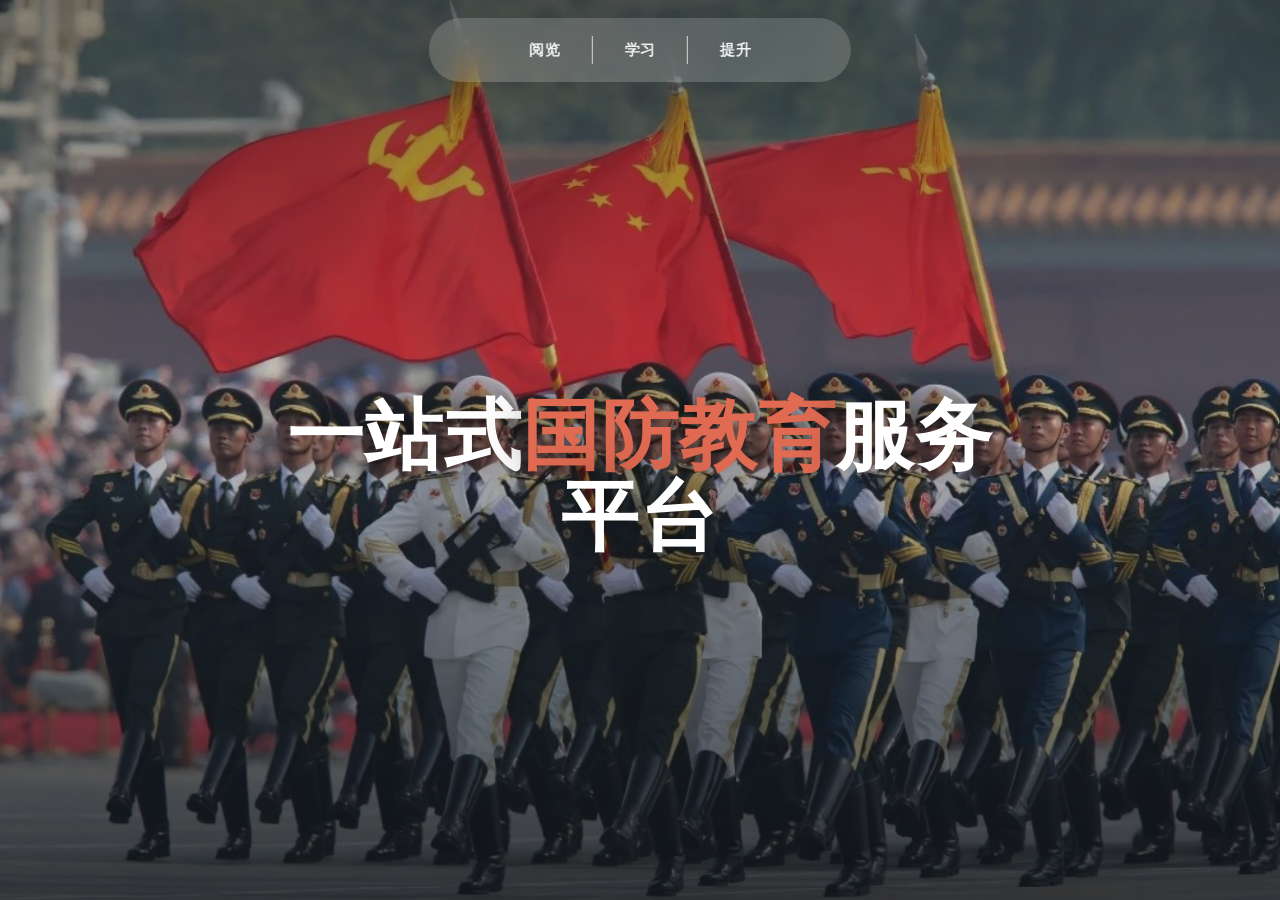
==== commit d1989e27: "更新国防教育服务平台站点" ====
--- a/index.html
+++ b/index.html
@@ -1,868 +1,908 @@
-﻿<!DOCTYPE html>
-<html lang="zh-CN">
-<head>
-<meta charset="UTF-8">
-<meta name="viewport" content="width=device-width, initial-scale=1.0">
-<title>一站式国防教育服务平台</title>
-<style>
-/* ====== 锐卫天演设计系统 ====== */
-:root{
-  --bg:#f4f3ef;
-  --paper:#fffdfa;
-  --paper-strong:#ffffff;
-  --ink:#111817;
-  --ink-soft:#26312f;
-  --muted:#68736f;
-  --muted-2:#8b9691;
-  --line:#ddd8cf;
-  --line-soft:#ece7dd;
-  --accent:#8f2f22;
-  --accent-dark:#5f1f18;
-  --accent-soft:#f4e5df;
-  --steel:#3f5158;
-  --steel-light:#5a7a82;
-  --shadow-soft:0 18px 50px rgba(20,28,25,.08);
-  --shadow-card:0 22px 56px rgba(20,28,25,.12);
-  --shadow-drop:0 20px 48px rgba(20,28,25,.16);
-  --radius-lg:24px;
-  --radius-md:16px;
-  --radius-sm:10px;
-  --motion-fast:180ms cubic-bezier(.2,.8,.2,1);
-  --motion-smooth:380ms cubic-bezier(.2,.8,.2,1);
-}
-*,*::before,*::after{box-sizing:border-box;margin:0;padding:0}
-html{font-size:16px}
-body{font-family:"Microsoft YaHei","PingFang SC","Noto Sans SC",system-ui,sans-serif;background:radial-gradient(circle at top left,rgba(143,47,34,.08),transparent 30rem),var(--bg);color:var(--ink);line-height:1.75;-webkit-font-smoothing:antialiased;overflow:hidden;height:100vh;height:100dvh;display:flex;flex-direction:column}
-body.menu-open{overflow:hidden}
-body.modal-open{overflow:hidden}
-button,input{font:inherit}
-button{cursor:pointer}
-a{text-decoration:none;color:inherit}
-:focus-visible{outline:3px solid rgba(143,47,34,.32);outline-offset:4px}
-.sr-only{position:absolute;width:1px;height:1px;padding:0;margin:-1px;overflow:hidden;clip:rect(0,0,0,0);white-space:nowrap;border:0}
-
-/* ====== 顶部栏 ====== */
-.topbar{position:sticky;top:0;z-index:50;background:rgba(255,253,250,.94);backdrop-filter:blur(18px);border-bottom:1px solid var(--line);display:grid;grid-template-columns:auto 1fr;align-items:center;gap:16px;padding:0 28px;min-height:64px;flex-shrink:0;box-shadow:0 1px 0 rgba(17,24,23,.02)}
-.topbar-brand{display:flex;align-items:baseline;gap:10px;color:var(--ink);white-space:nowrap;letter-spacing:-.03em}
-.topbar-brand span:first-child{width:10px;height:10px;border-radius:50%;background:var(--accent);box-shadow:0 0 0 6px rgba(143,47,34,.1);font-size:0;flex-shrink:0}
-.topbar-brand .txt{font-family:"Noto Serif SC","Songti SC","SimSun",serif;font-size:1.05rem;font-weight:800}
-
-/* Nav — dropdown groups */
-.topbar-nav{display:flex;align-items:center;justify-content:center;gap:8px;overflow-x:visible;scrollbar-width:none}
-.topbar-nav::-webkit-scrollbar{display:none}
-.nav-group{position:relative;display:flex;flex-direction:column;align-items:center}
-.nav-group::after{content:"";position:absolute;top:100%;left:0;right:0;height:10px;z-index:58}
-.nav-group-label{font-size:.92rem;font-weight:800;color:var(--ink);padding:8px 18px;border-radius:999px;cursor:pointer;white-space:nowrap;letter-spacing:.02em;transition:background-color var(--motion-fast),color var(--motion-fast),box-shadow var(--motion-fast);user-select:none;display:flex;align-items:center;gap:5px}
-.nav-group-label::after{content:"▾";font-size:.65rem;color:var(--muted-2);transition:transform var(--motion-fast)}
-.nav-group:hover .nav-group-label{background:#f0ece4;color:var(--accent-dark)}
-.nav-group:hover .nav-group-label::after{transform:rotate(180deg)}
-.nav-group-dropdown{position:absolute;top:calc(100% + 8px);left:50%;transform:translateX(-50%);background:var(--paper-strong);border:1px solid var(--line);border-radius:var(--radius-md);padding:8px;display:none;flex-direction:column;gap:3px;box-shadow:var(--shadow-drop);z-index:60;min-width:140px;animation:dropIn .18s var(--motion-fast) both}
-@keyframes dropIn{from{opacity:0;transform:translateX(-50%) translateY(-8px)}to{opacity:1;transform:translateX(-50%) translateY(0)}}
-.nav-group:hover .nav-group-dropdown{display:flex}
-.nav-group-dropdown .nav-link{text-align:center;justify-content:center;width:100%}
-.nav-link{position:relative;padding:8px 15px;border:1px solid transparent;border-radius:999px;background:transparent;color:var(--muted);font-size:.84rem;font-weight:650;white-space:nowrap;transition:color var(--motion-fast),background-color var(--motion-fast),border-color var(--motion-fast),transform var(--motion-fast);display:inline-flex}
-.nav-link:hover{color:var(--ink);background:#f0ece4;border-color:var(--line-soft);transform:translateY(-1px)}
-.nav-link.active,.nav-link[aria-current="page"]{color:#fff;background:var(--ink);border-color:var(--ink);box-shadow:0 10px 24px rgba(17,24,23,.12)}
-.nav-link.sim-link{color:var(--steel);border-color:rgba(63,81,88,.18)}
-.nav-link.sim-link:hover{color:var(--accent);background:var(--accent-soft);border-color:rgba(143,47,34,.22)}
-.nav-group-divider{width:1px;height:28px;background:var(--line);margin:0 6px;flex-shrink:0}
-
-/* Search — only in browse view */
-.browse-search{display:flex;align-items:center;gap:7px;background:#f6f2eb;border:1px solid transparent;border-radius:999px;padding:7px 13px;transition:border-color var(--motion-fast),background-color var(--motion-fast),box-shadow var(--motion-fast);min-width:180px;flex-shrink:0;margin-left:auto}
-.browse-search:focus-within{border-color:rgba(143,47,34,.45);background:#fff;box-shadow:0 10px 28px rgba(143,47,34,.08)}
-.browse-search input{border:none;outline:none;background:transparent;font-size:.82rem;width:120px;color:var(--ink)}
-.browse-search input::placeholder{color:var(--muted-2)}
-.browse-search svg{width:15px;height:15px;color:var(--muted-2);flex-shrink:0}
-.clear-search{width:22px;height:22px;border:none;border-radius:50%;background:transparent;color:var(--muted-2);display:none;align-items:center;justify-content:center;transition:background-color var(--motion-fast),color var(--motion-fast),transform var(--motion-fast);flex-shrink:0}
-.clear-search.visible{display:flex}
-.clear-search:hover{background:var(--accent-soft);color:var(--accent);transform:rotate(90deg)}
-.topbar-toggle{display:none;background:#fff;border:1px solid var(--line);border-radius:999px;width:40px;height:40px;color:var(--ink);font-size:1.1rem;align-items:center;justify-content:center;transition:transform var(--motion-fast),box-shadow var(--motion-fast),background-color var(--motion-fast)}
-.topbar-toggle:hover{transform:translateY(-1px);box-shadow:0 12px 26px rgba(20,28,25,.1)}
-
-/* ====== 主内容容器 ====== */
-.main-content{flex:1;min-height:0;overflow:hidden;position:relative;display:flex;flex-direction:column}
-.topbar[hidden]{display:none}
-
-/* ====== 门户视图 ====== */
-.portal-view{flex:1;display:flex;flex-direction:column;align-items:center;justify-content:flex-start;overflow-y:auto;overflow-x:hidden}
-.portal-view[hidden]{display:none}
-
-.hero{position:relative;overflow:hidden;background:#16191c;background-size:cover;background-position:center;color:#fff;padding:clamp(64px,10vw,116px) 32px clamp(52px,7vw,86px);text-align:center;width:100%;flex-shrink:0}
-.hero::before{content:"";position:absolute;inset:0;background:linear-gradient(180deg,rgba(14,18,22,.68) 0%,rgba(14,18,22,.36) 48%,rgba(14,18,22,.76) 100%)}
-.hero-content{position:relative;z-index:1;max-width:820px;margin:0 auto;animation:heroIn .55s var(--motion-smooth) both}
-@keyframes heroIn{from{opacity:0;transform:translateY(14px)}to{opacity:1;transform:translateY(0)}}
-.hero-kicker{display:inline-flex;align-items:center;gap:10px;font-size:.7rem;letter-spacing:.22em;text-transform:uppercase;color:rgba(255,255,255,.84);margin-bottom:18px;border:1px solid rgba(255,255,255,.24);padding:6px 16px;border-radius:999px;background:rgba(255,255,255,.08);backdrop-filter:blur(10px)}
-.hero-kicker::before{content:"";width:6px;height:6px;border-radius:50%;background:#e06a52;box-shadow:0 0 16px rgba(224,106,82,.8)}
-.hero h1{font-family:"Noto Serif SC","Songti SC","SimSun",serif;font-size:clamp(2.6rem,6vw,5.2rem);font-weight:900;line-height:1.05;letter-spacing:.02em;margin-bottom:12px;text-shadow:0 2px 42px rgba(0,0,0,.5)}
-.hero h1 .accent{color:#e06a52}
-.hero .portal-subtitle{font-size:1.06rem;color:rgba(255,255,255,.88);max-width:700px;margin:0 auto 0;line-height:1.8}
-
-/* Portal entry cards */
-.portal-section-head{text-align:center;padding:38px 32px 0;width:100%;flex-shrink:0}
-.portal-section-head h2{font-family:"Noto Serif SC","Songti SC","SimSun",serif;font-size:clamp(1.4rem,3.2vw,2rem);font-weight:900;color:var(--ink);letter-spacing:-.02em;margin-bottom:6px}
-.portal-section-head p{font-size:.84rem;color:var(--muted);letter-spacing:.14em}
-.portal-entries{display:grid;grid-template-columns:1fr 1fr;gap:24px;padding:26px 32px 44px;max-width:1180px;width:100%;flex-shrink:0}
-.portal-entries-three{grid-template-columns:repeat(3,minmax(0,1fr))}
-.portal-entry{position:relative;display:flex;flex-direction:column;justify-content:flex-end;text-align:left;padding:30px;border:none;border-radius:var(--radius-lg);background:#16191c;cursor:pointer;overflow:hidden;box-shadow:var(--shadow-soft);transition:transform var(--motion-smooth),box-shadow var(--motion-smooth);min-height:330px}
-.portal-entry-bg{position:absolute;inset:0;background-size:cover;background-position:center;transition:transform .9s var(--motion-smooth),filter .9s var(--motion-smooth);z-index:0}
-.portal-entry::after{content:"";position:absolute;inset:0;background:linear-gradient(180deg,rgba(15,20,24,.04) 0%,rgba(15,20,24,.22) 44%,rgba(15,20,24,.84) 100%);z-index:1}
-.portal-entry:hover{transform:translateY(-6px);box-shadow:var(--shadow-drop)}
-.portal-entry:hover .portal-entry-bg{transform:scale(1.06)}
-.portal-entry-body{position:relative;z-index:2}
-.portal-entry h3{font-family:"Noto Serif SC","Songti SC","SimSun",serif;font-size:1.5rem;font-weight:900;color:#fff;margin-bottom:6px;letter-spacing:-.02em;text-shadow:0 2px 18px rgba(0,0,0,.4)}
-.portal-entry p{font-size:.9rem;color:rgba(255,255,255,.9);line-height:1.7;margin-bottom:18px;max-width:430px;text-shadow:0 1px 12px rgba(0,0,0,.35)}
-.portal-entry .entry-cta{display:inline-flex;align-items:center;gap:8px;font-size:.86rem;font-weight:800;color:#fff;padding:9px 18px;border:1px solid rgba(255,255,255,.6);border-radius:999px;width:max-content;background:rgba(255,255,255,.06);backdrop-filter:blur(6px);transition:gap var(--motion-fast),background-color var(--motion-fast),border-color var(--motion-fast)}
-.portal-entry:hover .entry-cta{gap:12px;background:rgba(255,255,255,.16);border-color:rgba(255,255,255,.9)}
-/* ====== 二级目录落地页 ====== */
-.landing-view{flex:1;display:flex;flex-direction:column;align-items:center;justify-content:center;overflow:hidden;animation:fadeIn .3s var(--motion-smooth) both}
-.landing-view[hidden]{display:none}
-@keyframes fadeIn{from{opacity:0;transform:translateY(8px)}to{opacity:1;transform:translateY(0)}}
-.landing-header{text-align:center;padding:44px 32px 8px;width:100%;flex-shrink:0}
-.landing-header h2{font-family:"Noto Serif SC","Songti SC","SimSun",serif;font-size:clamp(1.5rem,4vw,2.2rem);font-weight:900;color:var(--ink);margin-bottom:6px;letter-spacing:-.02em}
-.landing-header .landing-sub{font-size:.92rem;color:var(--muted);line-height:1.7;max-width:520px;margin:0 auto}
-.landing-back-row{width:100%;max-width:1060px;padding:8px 28px 0;flex-shrink:0}
-.landing-back{display:inline-flex;align-items:center;gap:5px;padding:7px 15px;border:1px solid var(--line);border-radius:999px;background:var(--paper);color:var(--ink);font-size:.84rem;font-weight:650;cursor:pointer;white-space:nowrap;transition:all var(--motion-fast)}
-.landing-back:hover{background:var(--ink);color:#fff;border-color:var(--ink);transform:translateX(-2px)}
-.landing-grid{display:grid;gap:18px;padding:18px 32px 40px;max-width:1060px;width:100%;flex-shrink:0}
-.landing-grid.cols-4{grid-template-columns:repeat(4,1fr)}
-.landing-grid.cols-3{grid-template-columns:repeat(3,1fr)}
-.landing-grid.cols-2{grid-template-columns:repeat(2,1fr)}
-.landing-card{position:relative;display:flex;flex-direction:column;justify-content:flex-end;text-align:left;padding:20px;border:none;border-radius:var(--radius-lg);background:#16191c;cursor:pointer;overflow:hidden;box-shadow:var(--shadow-soft);transition:transform var(--motion-smooth),box-shadow var(--motion-smooth);min-height:220px;animation:cardIn .48s var(--motion-smooth) forwards;animation-delay:var(--delay,0ms)}
-.landing-card-bg{position:absolute;inset:0;background-size:cover;background-position:center;transition:transform .9s var(--motion-smooth),filter .9s var(--motion-smooth);z-index:0}
-.landing-card::after{content:"";position:absolute;inset:0;background:linear-gradient(180deg,rgba(15,20,24,.04) 0%,rgba(15,20,24,.24) 48%,rgba(15,20,24,.82) 100%);z-index:1}
-.landing-card:hover{transform:translateY(-5px);box-shadow:var(--shadow-drop)}
-.landing-card:hover .landing-card-bg{transform:scale(1.07)}
-.landing-card .lc-badge{position:absolute;top:14px;right:14px;z-index:2;padding:4px 10px;border-radius:999px;font-size:.68rem;font-weight:800;background:rgba(17,24,23,.6);color:#fff;backdrop-filter:blur(6px)}
-.landing-card .lc-body{position:relative;z-index:2}
-.landing-card h3{font-family:"Noto Serif SC","Songti SC","SimSun",serif;font-size:1.18rem;font-weight:900;color:#fff;margin-bottom:5px;letter-spacing:-.02em;text-shadow:0 2px 14px rgba(0,0,0,.42)}
-.landing-card .lc-desc{font-size:.8rem;color:rgba(255,255,255,.88);line-height:1.6;margin-bottom:12px;text-shadow:0 1px 10px rgba(0,0,0,.35)}
-.landing-card .lc-go{display:inline-flex;align-items:center;gap:5px;font-size:.82rem;font-weight:800;color:#fff;padding:7px 14px;border:1px solid rgba(255,255,255,.55);border-radius:999px;width:max-content;background:rgba(255,255,255,.06);backdrop-filter:blur(5px);transition:gap var(--motion-fast),background-color var(--motion-fast)}
-.landing-card:hover .lc-go{gap:9px;background:rgba(255,255,255,.16)}
-.landing-card.accent-air{--accent-lc:#3a7bd5}.landing-card.accent-air::before{background:linear-gradient(90deg,transparent,#3a7bd5,transparent)}
-.landing-card.accent-navy{--accent-lc:#1a6b8a}.landing-card.accent-navy::before{background:linear-gradient(90deg,transparent,#1a6b8a,transparent)}
-.landing-card.accent-army{--accent-lc:#3d7a3d}.landing-card.accent-army::before{background:linear-gradient(90deg,transparent,#3d7a3d,transparent)}
-.landing-card.accent-sim{--accent-lc:var(--steel)}.landing-card.accent-sim::before{background:linear-gradient(90deg,transparent,var(--steel),transparent)}
-
-/* ====== 通用内容视图 ====== */
-.content-view{flex:1;display:flex;flex-direction:column;overflow:hidden;animation:fadeIn .3s var(--motion-smooth) both}
-.content-view[hidden]{display:none}
-.content-shell{width:100%;max-width:1060px;margin:0 auto;padding:12px 32px 36px;overflow:auto}
-.content-header{margin-bottom:18px}
-.content-eyebrow{display:inline-flex;align-items:center;gap:8px;padding:4px 12px;border-radius:999px;background:var(--accent-soft);color:var(--accent-dark);font-size:.72rem;font-weight:800;letter-spacing:.12em;text-transform:uppercase;margin-bottom:10px}
-.content-header h2{font-family:"Noto Serif SC","Songti SC","SimSun",serif;font-size:clamp(1.5rem,4vw,2.2rem);font-weight:900;color:var(--ink);margin-bottom:6px;letter-spacing:-.02em}
-.content-header p{font-size:.92rem;color:var(--muted);line-height:1.8;max-width:760px}
-.content-grid{display:grid;grid-template-columns:repeat(2,minmax(0,1fr));gap:16px}
-.content-card,.quiz-question,.link-item,.content-note{background:var(--paper);border:1px solid var(--line-soft);border-radius:var(--radius-lg);box-shadow:0 1px 0 rgba(17,24,23,.02)}
-.content-card{padding:22px 20px}
-.content-card h3{font-family:"Noto Serif SC","Songti SC","SimSun",serif;font-size:1.08rem;font-weight:900;color:var(--ink);margin-bottom:8px}
-.content-card p{font-size:.88rem;color:var(--muted);line-height:1.8}
-.content-note{margin-top:18px;padding:18px 20px;font-size:.85rem;color:var(--muted);line-height:1.8;background:linear-gradient(135deg,#fffaf6 0%,#fffdfa 100%)}
-.link-list{display:grid;grid-template-columns:repeat(2,minmax(0,1fr));gap:14px}
-.link-item{display:block;padding:18px 18px 16px;transition:transform var(--motion-fast),box-shadow var(--motion-fast),border-color var(--motion-fast)}
-.link-item:hover{transform:translateY(-3px);box-shadow:var(--shadow-card);border-color:#d5ccc0}
-.link-item strong{display:block;font-family:"Noto Serif SC","Songti SC","SimSun",serif;font-size:1rem;color:var(--ink);margin-bottom:6px}
-.link-item p{font-size:.84rem;color:var(--muted);line-height:1.75;margin-bottom:10px}
-.link-item span{font-size:.78rem;font-weight:800;color:var(--accent)}
-.quiz-shell{display:grid;gap:16px}
-.quiz-summary{padding:14px 18px;border-radius:999px;background:var(--accent-soft);color:var(--accent-dark);font-size:.86rem;font-weight:800;display:inline-flex;justify-self:flex-start}
-.quiz-question{padding:20px}
-.quiz-q-title{display:inline-flex;padding:4px 10px;border-radius:999px;background:#f3eee6;color:var(--muted);font-size:.72rem;font-weight:800;margin-bottom:10px}
-.quiz-question h3{font-size:1rem;color:var(--ink);line-height:1.7;margin-bottom:14px}
-.quiz-options{display:grid;gap:10px}
-.quiz-option{padding:12px 14px;border:1px solid var(--line);border-radius:14px;background:#fffdfa;color:var(--ink-soft);text-align:left;transition:transform var(--motion-fast),border-color var(--motion-fast),background-color var(--motion-fast)}
-.quiz-option:hover{transform:translateY(-1px);border-color:rgba(143,47,34,.35);background:#fff8f4}
-.quiz-option:disabled{cursor:default;opacity:1}
-.quiz-option.is-correct{background:#ecf6ee;border-color:#9dc8aa;color:#28553a}
-.quiz-option.is-wrong{background:#fbeceb;border-color:#e0aaa1;color:#8f2f22}
-.quiz-feedback{margin-top:12px;padding:12px 14px;border-radius:14px;background:#f7f2eb;color:var(--muted);font-size:.84rem;line-height:1.75}
-.quiz-feedback strong{color:var(--ink)}
-
-/* ====== 装备浏览视图 ====== */
-.browse-view{flex:1;display:flex;flex-direction:column;overflow:hidden}
-.browse-view[hidden]{display:none}
-.browse-topbar{display:flex;align-items:center;gap:14px;padding:12px 28px;border-bottom:1px solid var(--line-soft);background:rgba(255,253,250,.8);flex-shrink:0;flex-wrap:wrap}
-.browse-back{display:inline-flex;align-items:center;gap:5px;padding:7px 15px;border:1px solid var(--line);border-radius:999px;background:var(--paper);color:var(--ink);font-size:.84rem;font-weight:650;cursor:pointer;white-space:nowrap;transition:all var(--motion-fast)}
-.browse-back:hover{background:var(--ink);color:#fff;border-color:var(--ink);transform:translateX(-2px)}
-.browse-title{font-family:"Noto Serif SC","Songti SC","SimSun",serif;font-size:1.15rem;font-weight:800;color:var(--ink);flex:1}
-.browse-filters{display:flex;gap:4px;flex-wrap:wrap}
-.browse-filters .nav-link{font-size:.8rem;padding:6px 13px}
-
-.results-bar{display:flex;align-items:center;justify-content:space-between;gap:16px;padding:10px 28px;flex-shrink:0}
-.results-title{display:flex;align-items:baseline;gap:10px;flex-wrap:wrap}
-.results-title strong{font-family:"Noto Serif SC","Songti SC","SimSun",serif;font-size:1rem;color:var(--ink)}
-.results-title span{font-size:.8rem;color:var(--muted)}
-.results-hint{font-size:.74rem;color:var(--muted-2)}
-
-.cards-scroll{flex:1;overflow-y:auto;padding:0 28px 28px;-webkit-overflow-scrolling:touch}
-.cards-scroll::-webkit-scrollbar{width:6px}
-.cards-scroll::-webkit-scrollbar-thumb{background:var(--line);border-radius:3px}
-.cat-heading{display:flex;align-items:center;gap:10px;margin:20px 0 8px;padding:8px 2px 12px;border-bottom:1px solid var(--line)}
-.cat-heading h2{font-family:"Noto Serif SC","Songti SC","SimSun",serif;font-size:1.15rem;font-weight:800;color:var(--ink)}
-.cat-heading .count{font-size:.72rem;color:var(--muted);background:#ebe6dd;padding:3px 10px;border-radius:999px}
-.cards-grid{display:grid;grid-template-columns:repeat(auto-fill,minmax(300px,1fr));gap:16px;transition:opacity var(--motion-smooth),transform var(--motion-smooth),filter var(--motion-smooth)}
-.cards-grid.is-filtering{opacity:.28;transform:translateY(10px);filter:blur(1px)}
-.no-results{text-align:center;padding:60px 20px;color:var(--muted);border:1px dashed var(--line);border-radius:var(--radius-lg);background:rgba(255,253,250,.58);margin-top:20px}
-
-/* Cards */
-.card{position:relative;background:var(--paper);border:1px solid var(--line-soft);border-radius:var(--radius-lg);overflow:hidden;cursor:pointer;min-height:100%;box-shadow:0 1px 0 rgba(17,24,23,.02);transition:transform var(--motion-smooth),box-shadow var(--motion-smooth),border-color var(--motion-fast),background-color var(--motion-fast);opacity:0;animation:cardIn .48s var(--motion-smooth) forwards;animation-delay:var(--delay,0ms)}
-@keyframes cardIn{from{opacity:0;transform:translateY(20px)}to{opacity:1;transform:translateY(0)}}
-.card::before{content:"";position:absolute;left:18px;right:18px;top:0;height:2px;background:linear-gradient(90deg,transparent,var(--accent),transparent);transform:scaleX(0);transform-origin:left;transition:transform .46s var(--motion-smooth);z-index:2}
-.card:hover,.card:focus-visible{transform:translateY(-5px);box-shadow:var(--shadow-card);border-color:#d5ccc0;background:#fff}
-.card:hover::before,.card:focus-visible::before{transform:scaleX(1)}
-.card:active,.card.is-pressed{transform:translateY(-2px) scale(.985)}
-.card-img{position:relative;height:140px;overflow:hidden;background:#ece7dd;border-bottom:1px solid var(--line-soft)}
-.card-img svg{width:100%;height:100%;display:block;transition:transform .7s var(--motion-smooth),filter .7s var(--motion-smooth);filter:saturate(.78) contrast(.98)}
-.card:hover .card-img svg{transform:scale(1.035);filter:saturate(.95) contrast(1.02)}
-.card-cat{position:absolute;top:12px;left:12px;z-index:1;padding:5px 10px;border-radius:999px;font-size:.7rem;background:rgba(17,24,23,.72);color:#fff;backdrop-filter:blur(8px);font-weight:700}
-.card-body{padding:18px 20px 20px}
-.card-eyebrow{font-size:.7rem;color:var(--accent);font-weight:800;letter-spacing:.12em;text-transform:uppercase;margin-bottom:6px}
-.card-body h3{font-family:"Noto Serif SC","Songti SC","SimSun",serif;font-size:1.2rem;font-weight:900;color:var(--ink);line-height:1.32;margin-bottom:5px;letter-spacing:-.03em}
-.card-body .model{font-size:.8rem;color:var(--muted-2);margin-bottom:10px;white-space:nowrap;overflow:hidden;text-overflow:ellipsis}
-.card-body .excerpt{font-size:.86rem;color:var(--muted);line-height:1.7;display:-webkit-box;-webkit-line-clamp:2;-webkit-box-orient:vertical;overflow:hidden}
-.card-meta{display:flex;align-items:center;justify-content:space-between;gap:12px;margin-top:16px;padding-top:13px;border-top:1px solid var(--line-soft);font-size:.76rem;color:var(--muted)}
-.card-meta span:last-child{color:var(--accent);font-weight:800;transition:transform var(--motion-fast)}
-.card:hover .card-meta span:last-child{transform:translateX(3px)}
-
-/* ====== 详情弹窗 ====== */
-.modal-overlay{position:fixed;inset:0;z-index:100;background:rgba(17,24,23,.72);backdrop-filter:blur(10px);display:flex;align-items:center;justify-content:center;padding:24px;visibility:hidden;opacity:0;pointer-events:none;transition:opacity var(--motion-smooth),visibility var(--motion-smooth)}
-.modal-overlay.show{visibility:visible;opacity:1;pointer-events:auto}
-.modal{background:var(--paper-strong);border-radius:26px;width:100%;max-width:940px;max-height:88vh;max-height:88dvh;overflow-y:auto;box-shadow:0 34px 92px rgba(0,0,0,.32);transform:translateY(28px) scale(.985);opacity:0;transition:transform var(--motion-smooth),opacity var(--motion-smooth);position:relative;border:1px solid rgba(255,255,255,.45)}
-.modal-overlay.show .modal{transform:translateY(0) scale(1);opacity:1}
-.modal::before{content:"";position:absolute;left:0;right:0;top:0;height:3px;background:linear-gradient(90deg,transparent,var(--accent),transparent);opacity:.9}
-.modal-close{position:sticky;top:18px;float:right;z-index:10;width:42px;height:42px;border-radius:50%;background:rgba(255,255,255,.86);border:1px solid var(--line);color:var(--ink);font-size:1.05rem;cursor:pointer;display:flex;align-items:center;justify-content:center;transition:transform var(--motion-fast),background-color var(--motion-fast),color var(--motion-fast),border-color var(--motion-fast);margin:18px 18px -60px auto;box-shadow:0 12px 28px rgba(20,28,25,.1)}
-.modal-close:hover{background:var(--accent);border-color:var(--accent);color:#fff;transform:rotate(90deg)}
-.modal-img-wrap{position:relative;width:100%;height:280px;overflow:hidden;background:#ece7dd;border-radius:26px 26px 0 0;border-bottom:1px solid var(--line-soft)}
-.modal-img-wrap svg{width:100%;height:100%;display:block;filter:saturate(.82)}
-.modal-body{padding:28px 36px 38px}
-.modal-tags{margin-bottom:14px;display:flex;align-items:center;gap:8px;flex-wrap:wrap}
-.modal-tag,.modal-status{padding:5px 11px;border-radius:999px;font-size:.74rem;font-weight:800;border:1px solid var(--line-soft)}
-.modal-tag{background:#f4f0e8;color:var(--steel)}
-.tag-active{background:#e8f3ea;color:#2d6e40;border-color:#cfe5d5}
-.tag-test{background:#fff4da;color:#a16207;border-color:#efd38f}
-.modal-body h2{font-family:"Noto Serif SC","Songti SC","SimSun",serif;font-size:clamp(1.7rem,4vw,2.6rem);font-weight:900;color:var(--ink);line-height:1.16;letter-spacing:-.04em;margin-bottom:6px}
-.modal-body .model-name{font-size:.96rem;color:var(--muted);margin-bottom:22px}
-.specs-grid{display:grid;grid-template-columns:repeat(auto-fill,minmax(200px,1fr));gap:1px;margin-bottom:24px;background:var(--line);border-radius:16px;overflow:hidden;border:1px solid var(--line)}
-.spec-item{display:flex;justify-content:space-between;align-items:center;gap:10px;padding:9px 13px;background:#fffdf9;font-size:.84rem}
-.spec-label{color:var(--muted);font-weight:700;flex-shrink:0}
-.spec-value{color:var(--ink);font-weight:750;text-align:right;word-break:break-word}
-.radar-block{display:grid;grid-template-columns:280px minmax(240px,1fr);gap:24px;align-items:center;margin:22px 0 26px;padding:22px;background:linear-gradient(135deg,#f7f3ec 0%,#fffdf9 56%,#efe8dc 100%);border-radius:22px;border:1px solid #ded5c8;box-shadow:inset 0 1px 0 rgba(255,255,255,.72),0 16px 38px rgba(20,28,25,.07)}
-.radar-canvas-wrap{position:relative;flex-shrink:0;justify-self:center;width:260px;height:260px;display:flex;align-items:center;justify-content:center;border-radius:50%;background:radial-gradient(circle,rgba(143,47,34,.06),transparent 62%)}
-.radar-canvas-wrap::before{content:"";position:absolute;inset:18px;border-radius:50%;border:1px dashed rgba(63,81,88,.22)}
-.radar-canvas-wrap canvas{position:relative;z-index:1;display:block;max-width:100%}
-.radar-info{flex:1;min-width:200px}
-.radar-info h4{font-size:.92rem;color:var(--ink);margin-bottom:6px;font-weight:900;letter-spacing:.05em}
-.radar-note{font-size:.73rem;color:var(--muted-2);margin-bottom:14px;line-height:1.7}
-.radar-row{display:grid;grid-template-columns:10px 70px minmax(80px,1fr) 46px;align-items:center;gap:8px;margin-bottom:9px;font-size:.8rem}
-.radar-row .dot{width:8px;height:8px;border-radius:50%;flex-shrink:0;box-shadow:0 0 0 4px rgba(143,47,34,.08)}
-.radar-row .lbl{color:var(--ink-soft);font-weight:750;white-space:nowrap}
-.radar-row .bar-wrap{position:relative;height:8px;border-radius:999px;background:#e2ddd4;overflow:hidden;box-shadow:inset 0 1px 2px rgba(20,28,25,.08)}
-.radar-row .bar-fill{height:100%;border-radius:999px;transition:width .8s var(--motion-smooth);box-shadow:0 0 16px currentColor}
-.radar-row .val{font-family:ui-monospace,SFMono-Regular,Consolas,"Liberation Mono",monospace;font-weight:900;color:var(--ink);text-align:right;flex-shrink:0}
-.radar-row .val::after{content:"/100";font-size:.6rem;color:var(--muted-2);font-weight:700;margin-left:1px}
-.source-open-btn{margin-left:auto;border:1px solid rgba(143,47,34,.26);background:var(--accent-soft);color:var(--accent-dark);padding:6px 12px;border-radius:999px;font-size:.74rem;font-weight:850;transition:transform var(--motion-fast),background-color var(--motion-fast),border-color var(--motion-fast)}
-.source-open-btn:hover{transform:translateY(-1px);background:#fff1ea;border-color:rgba(143,47,34,.42)}
-.source-panel{margin:0 0 20px;padding:14px;border:1px solid #ead8cf;border-radius:18px;background:#fff8f4;box-shadow:0 16px 40px rgba(143,47,34,.08)}
-.source-panel[hidden]{display:none}
-.source-panel-head{display:flex;align-items:flex-start;justify-content:space-between;gap:12px;margin-bottom:10px}
-.source-panel-head h4{font-family:"Noto Serif SC","Songti SC","SimSun",serif;font-size:.96rem;color:var(--ink);font-weight:900}
-.source-panel-head p{font-size:.74rem;color:var(--muted);line-height:1.7;margin-top:3px}
-.source-panel-close{width:28px;height:28px;border-radius:50%;border:1px solid rgba(143,47,34,.22);background:#fff;color:var(--accent);font-weight:900;flex-shrink:0}
-.source-list{display:grid;gap:8px}
-.source-link{display:grid;grid-template-columns:1fr auto;gap:6px 12px;align-items:center;padding:10px 12px;border:1px solid rgba(143,47,34,.12);border-radius:14px;background:#fff;text-decoration:none;transition:transform var(--motion-fast),border-color var(--motion-fast),box-shadow var(--motion-fast)}
-.source-link:hover{transform:translateY(-1px);border-color:rgba(143,47,34,.34);box-shadow:0 10px 22px rgba(143,47,34,.08);text-decoration:none}
-.source-link strong{font-size:.83rem;color:var(--ink);line-height:1.45}
-.source-link span{grid-column:1/-1;font-size:.73rem;color:var(--muted);line-height:1.55}
-.source-link em{font-style:normal;color:var(--accent);font-weight:900;font-size:.76rem;white-space:nowrap}
-.lead{font-size:1.02rem;color:var(--ink);line-height:2;margin:8px 0 24px;text-indent:2em}
-.article{display:grid;gap:20px}
-.article p{font-size:.96rem;color:var(--ink-soft);line-height:2;text-indent:2em}
-.article-fig{margin:0;border-radius:20px;overflow:hidden;background:#f1ede7;border:1px solid var(--line-soft)}
-.article-img{width:100%;height:auto;max-height:360px;object-fit:cover;display:block;background:#151d1b}
-.article-fig figcaption{padding:8px 14px;font-size:.76rem;color:var(--muted);background:rgba(255,253,250,.92)}
-.desc-block{border-top:1px solid var(--line-soft);padding-top:4px}
-.desc-block h4{font-family:"Noto Serif SC","Songti SC","SimSun",serif;font-size:1rem;color:var(--ink);margin:16px 0 6px;font-weight:900}
-.desc-block p{font-size:.9rem;color:var(--ink-soft);line-height:1.9;margin-bottom:10px;text-indent:2em}
-
-/* Media */
-.card-img img{width:100%;height:100%;display:block;object-fit:cover;transition:transform .7s var(--motion-smooth),filter .7s var(--motion-smooth);filter:saturate(.82) contrast(.98)}
-.card:hover .card-img img{transform:scale(1.035);filter:saturate(.96) contrast(1.02)}
-.card-media-badge{position:absolute;right:10px;top:10px;z-index:1;padding:4px 8px;border-radius:999px;background:rgba(255,253,250,.86);color:var(--ink);font-size:.66rem;font-weight:850;box-shadow:0 8px 18px rgba(20,28,25,.12);backdrop-filter:blur(10px)}
-.modal-media{border-bottom:1px solid var(--line-soft);background:#f7f3ec;border-radius:26px 26px 0 0;overflow:hidden}
-.media-stage{position:relative;min-height:340px;aspect-ratio:16/9;max-height:min(400px,48dvh);background:#151d1b;display:flex;align-items:center;justify-content:center;overflow:hidden}
-.media-stage img,.media-stage video{width:100%;height:100%;max-height:min(400px,48dvh);object-fit:cover;display:block;background:#151d1b}
-.media-stage video{object-fit:contain;background:#0f1413}
-.media-missing{width:100%;min-height:340px;display:flex;flex-direction:column;align-items:center;justify-content:center;text-align:center;color:#fff;background:linear-gradient(135deg,#151d1b,#4e211b);padding:30px}
-.media-missing img{width:100%;height:100%;position:absolute;inset:0;object-fit:cover;opacity:.36;filter:saturate(.7)}
-.media-missing strong,.media-missing span{position:relative;z-index:1}
-.media-missing strong{font-family:"Noto Serif SC","Songti SC","SimSun",serif;font-size:1.3rem;margin-bottom:6px}
-.media-missing span{font-size:.86rem;color:rgba(255,255,255,.72)}
-.media-missing a{position:relative;z-index:1;margin-top:14px;padding:8px 15px;border-radius:999px;background:rgba(255,255,255,.14);border:1px solid rgba(255,255,255,.28);color:#fff;text-decoration:none;font-size:.83rem;font-weight:800;transition:background-color var(--motion-fast),transform var(--motion-fast)}
-.media-missing a:hover{background:rgba(255,255,255,.24);transform:translateY(-1px)}
-.media-thumbs{display:flex;gap:10px;padding:12px 16px;overflow-x:auto;background:rgba(255,253,250,.9);scrollbar-width:thin}
-.media-thumb{position:relative;flex:0 0 108px;height:68px;border:2px solid transparent;border-radius:12px;overflow:hidden;background:#ebe6dd;color:var(--ink);cursor:pointer;transition:transform var(--motion-fast),border-color var(--motion-fast),box-shadow var(--motion-fast),opacity var(--motion-fast)}
-.media-thumb:hover{transform:translateY(-2px);box-shadow:0 10px 22px rgba(20,28,25,.14)}
-.media-thumb.active{border-color:var(--accent);box-shadow:0 0 0 3px rgba(143,47,34,.12)}
-.media-thumb img{width:100%;height:100%;object-fit:cover;display:block;filter:saturate(.82)}
-.media-thumb .thumb-label{position:absolute;left:5px;bottom:4px;padding:2px 5px;border-radius:999px;background:rgba(17,24,23,.74);color:#fff;font-size:.6rem;font-weight:800;backdrop-filter:blur(6px)}
-.media-thumb .play-mark{position:absolute;inset:0;display:flex;align-items:center;justify-content:center;color:#fff;font-size:1.2rem;text-shadow:0 2px 10px rgba(0,0,0,.5)}
-.media-thumb.fallback{opacity:.72}
-.media-source{display:flex;align-items:center;justify-content:space-between;gap:10px;padding:8px 16px;background:#fffdf9;color:var(--muted);font-size:.75rem;border-top:1px solid var(--line-soft)}
-.media-source a{color:var(--accent);text-decoration:none;font-weight:800}
-
-/* ====== 响应式适配 ====== */
-@media(max-width:1024px){
-  .topbar{grid-template-columns:auto 1fr;min-height:60px;padding:0 18px;gap:12px}
-  .topbar-toggle{display:flex;order:2}
-  .topbar-nav{position:absolute;top:calc(100% + 1px);left:14px;right:14px;display:flex;flex-direction:column;align-items:stretch;background:rgba(255,253,250,.98);border:1px solid var(--line);border-radius:18px;padding:14px;gap:6px;box-shadow:var(--shadow-soft);opacity:0;transform:translateY(-10px) scale(.98);visibility:hidden;pointer-events:none;transition:opacity var(--motion-smooth),transform var(--motion-smooth),visibility var(--motion-smooth);overflow-y:auto;max-height:70vh}
-  body.menu-open .topbar-nav{opacity:1;transform:translateY(0) scale(1);visibility:visible;pointer-events:auto}
-  .nav-group{position:static;align-items:stretch}
-  .nav-group::after{display:none}
-  .nav-group-label{font-size:.9rem;justify-content:flex-start;border-radius:12px}
-  .nav-group-label::after{margin-left:auto}
-  .nav-group-dropdown{position:static;transform:none;display:none;box-shadow:none;border:none;border-radius:0;padding:4px 0 4px 12px;animation:none;background:transparent}
-  .nav-group:hover .nav-group-dropdown{display:flex}
-  .nav-group-divider{width:100%;height:1px;margin:4px 0}
-  .nav-link{text-align:left;border-radius:10px;padding:9px 12px}
-  .portal-entries{padding:20px 18px;gap:16px}
-  .browse-topbar{padding:10px 18px}
-  .browse-filters .nav-link{font-size:.78rem;padding:5px 10px}
-  .cards-scroll{padding:0 18px 24px}
-  .cards-grid{grid-template-columns:repeat(auto-fill,minmax(260px,1fr))}
-}
-@media(max-width:768px){
-  .topbar{grid-template-columns:auto auto;align-items:center;padding:10px 14px;min-height:auto}
-  .browse-search{min-width:0;width:100%}
-  .browse-search input{width:100%}
-  .browse-topbar{flex-wrap:wrap}
-  .hero{padding:40px 18px 36px}
-  .hero h1{font-size:2.2rem}
-  .portal-entries{grid-template-columns:1fr;padding:16px 14px;gap:14px}
-  .portal-entry{min-height:150px;padding:24px 20px}
-  .browse-topbar{flex-wrap:wrap;gap:8px}
-  .cards-grid{grid-template-columns:1fr;gap:12px}
-  .modal-overlay{padding:10px;align-items:flex-end}
-  .modal{max-height:92vh;border-radius:22px 22px 0 0}
-  .modal-img-wrap{height:200px;border-radius:22px 22px 0 0}
-  .modal-body{padding:20px 16px 26px}
-  .radar-block{grid-template-columns:1fr;align-items:center;padding:16px 14px}
-  .radar-canvas-wrap{width:min(240px, calc(100vw - 60px));height:auto;aspect-ratio:1}
-  .radar-row{grid-template-columns:8px 64px minmax(70px,1fr) 42px;gap:7px}
-  .source-link{grid-template-columns:1fr}
-}
-@media(max-width:480px){
-  .topbar-brand .txt{font-size:.92rem}
-  .hero h1{font-size:1.9rem}
-  .hero .portal-subtitle{font-size:.92rem}
-  .portal-entry h3{font-size:1.15rem}
-  .card-img{height:120px}
-  .modal-close{width:36px;height:36px;margin:12px 12px -50px auto}
-  .specs-grid{grid-template-columns:1fr}
-  .nav-group-label{font-size:.82rem}
-}
-@media(max-width:360px){
-  .hero{padding:34px 14px 28px}
-  .hero h1{font-size:1.65rem}
-  .portal-entry{padding:18px 14px}
-  .card-body{padding:16px 14px}
-  .modal-body{padding:18px 12px 22px}
-  .radar-row{grid-template-columns:6px 56px minmax(56px,1fr) 38px;gap:6px}
-}
-@media(prefers-reduced-motion:reduce){
-  *,*::before,*::after{animation-duration:1ms!important;animation-iteration-count:1!important;transition-duration:1ms!important;scroll-behavior:auto!important}
-}
-/* Landing responsive */
-@media(max-width:1024px){
-  .landing-grid{padding:12px 18px 28px;gap:14px}
-  .landing-grid.cols-4{grid-template-columns:repeat(2,1fr)}
-  .landing-header{padding:32px 18px 0}
-  .landing-back-row{padding:4px 18px 0}
-}
-@media(max-width:768px){
-  .landing-grid.cols-4{grid-template-columns:1fr}
-  .landing-grid.cols-2{grid-template-columns:1fr}
-  .landing-card{min-height:150px;padding:24px 20px}
-  .landing-header h2{font-size:1.5rem}
-}
-@media(max-width:480px){
-  .landing-card{min-height:130px;padding:20px 16px}
-  .landing-card h3{font-size:1.05rem}
-  .landing-header h2{font-size:1.3rem}
-}
-</style>
-<link rel="stylesheet" href="assets/css/platform-overhaul.css">
-</head>
-<body>
-
-<!-- ====== Hidden compatibility nav ====== -->
-<header class="topbar" id="topbar" hidden>
-  <div class="topbar-brand"><span aria-hidden="true">●</span><span class="txt">一站式国防教育服务平台</span></div>
-  <button class="topbar-toggle" id="menuBtn" type="button" aria-label="打开分类菜单" aria-expanded="false" aria-controls="topbarNav">☰</button>
-  <nav class="topbar-nav" id="topbarNav" aria-label="主要栏目">
-    <div class="nav-group" data-group="learn">
-      <span class="nav-group-label" tabindex="0">学习</span>
-      <div class="nav-group-dropdown">
-        <button class="nav-link" type="button" data-content="course" data-parent="learn">国防视频</button>
-        <button class="nav-link" type="button" data-content="quiz" data-parent="learn">知识问答</button>
-      </div>
-    </div>
-    <div class="nav-group-divider" aria-hidden="true"></div>
-    <div class="nav-group" data-group="read">
-      <span class="nav-group-label" tabindex="0">阅览</span>
-      <div class="nav-group-dropdown">
-        <button class="nav-link active" type="button" data-cat="all" data-parent="read" aria-current="page">装备介绍</button>
-        <button class="nav-link" type="button" data-content="news" data-parent="read">新闻速览</button>
-        <button class="nav-link" type="button" data-content="heroes" data-parent="read">聚焦英雄</button>
-      </div>
-    </div>
-    <div class="nav-group-divider" aria-hidden="true"></div>
-    <div class="nav-group" data-group="grow">
-      <span class="nav-group-label" tabindex="0">提升</span>
-      <div class="nav-group-dropdown">
-        <button class="nav-link sim-link" type="button" data-page="air-defense/index.html">防空战略模拟</button>
-        <button class="nav-link sim-link" type="button" data-page="drone-strategy/index.html">飞控战略模拟</button>
-        <button class="nav-link sim-link" type="button" data-content="bases" data-parent="grow">教育基地</button>
-      </div>
-    </div>
-  </nav>
-</header>
-
-<!-- ====== 主内容容器 ====== -->
-<div class="main-content" id="mainContent">
-
-  <!-- 门户视图 -->
-  <section class="portal-view" id="portalView">
-    <div class="hero" style="background-image:url('assets/equipment/fujian/images/fujian-01.jpg')">
-      <div class="hero-content">
-        <div class="hero-kicker">国防教育 · 阅览 · 学习 · 提升</div>
-        <h1>一站式<span class="accent">国防教育</span>服务平台</h1>
-      </div>
-    </div>
-    <div class="portal-section-head">
-      <h2>选择你的入口</h2>
-      <p>阅览 · 学习 · 提升</p>
-    </div>
-    <div class="portal-entries portal-entries-three">
-      <div class="portal-entry" id="entryRead" role="button" tabindex="0" aria-label="进入阅览板块">
-        <div class="portal-entry-bg" style="background-image:url('assets/equipment/j20/images/j20-01.jpg')"></div>
-        <div class="portal-entry-body">
-          <h3>阅览</h3>
-          <p>装备介绍、新闻速览、聚焦英雄集中呈现，用真实清晰的资料支撑深度阅读与价值引导。</p>
-          <span class="entry-cta">进入阅览 →</span>
-        </div>
-      </div>
-      <div class="portal-entry" id="entryLearn" role="button" tabindex="0" aria-label="进入学习板块">
-        <div class="portal-entry-bg" style="background-image:url('assets/equipment/j16/images/j16-04.jpg')"></div>
-        <div class="portal-entry-body">
-          <h3>学习</h3>
-          <p>国防视频与知识问答搭建学习闭环，帮助国防知识从观看理解走向互动巩固。</p>
-          <span class="entry-cta">进入学习 →</span>
-        </div>
-      </div>
-      <div class="portal-entry" id="entryGrow" role="button" tabindex="0" aria-label="进入提升板块">
-        <div class="portal-entry-bg" style="background-image:url('assets/equipment/z10/images/z10-01.jpg')"></div>
-        <div class="portal-entry-body">
-          <h3>提升</h3>
-          <p>战略模拟、教育基地与复盘反馈结合，把知识转化为情境理解、判断与实践能力。</p>
-          <span class="entry-cta">进入提升 →</span>
-        </div>
-      </div>
-      <div id="entryEquip" hidden></div>
-      <div id="entrySim" hidden></div>
-    </div>
-  </section>
-
-  <!-- 二级目录落地页（默认隐藏） -->
-  <section class="landing-view" id="landingView" hidden>
-    <div class="landing-back-row">
-      <button class="landing-back" id="landingBack" type="button">← 返回门户</button>
-    </div>
-    <div class="landing-header" id="landingHeader"></div>
-    <div class="landing-grid" id="landingGrid"></div>
-  </section>
-
-  <!-- 装备浏览视图（默认隐藏） -->
-  <section class="browse-view" id="browseView" hidden>
-    <div class="browse-topbar">
-      <button class="browse-back" id="browseBack" type="button">← 返回上一级</button>
-      <span class="browse-title" id="browseTitle">装备专题报道</span>
-      <div class="browse-filters" id="browseFilters">
-        <button class="nav-link active" type="button" data-cat="all">全部</button>
-        <button class="nav-link" type="button" data-cat="airforce">空军</button>
-        <button class="nav-link" type="button" data-cat="navy">海军</button>
-        <button class="nav-link" type="button" data-cat="army">陆军</button>
-      </div>
-      <label class="browse-search" for="searchInput">
-        <svg viewBox="0 0 24 24" fill="none" stroke="currentColor" stroke-width="2" aria-hidden="true"><circle cx="11" cy="11" r="8"/><path d="m21 21-4.35-4.35"/></svg>
-        <span class="sr-only">搜索装备条目</span>
-        <input type="search" id="searchInput" placeholder="搜索型号…" autocomplete="off" aria-label="搜索装备条目">
-        <button class="clear-search" id="clearSearch" type="button" aria-label="清除搜索">×</button>
-      </label>
-    </div>
-    <div class="results-bar" aria-live="polite">
-      <div class="results-title"><strong id="resultTitle">装备专题报道</strong><span id="resultSummary">正在加载条目…</span></div>
-      <div class="results-hint">点击卡片查看详情，支持搜索与分类联动</div>
-    </div>
-    <div class="cards-scroll" id="cardsScroll">
-      <div class="cards-grid" id="cardsGrid" aria-live="polite"></div>
-      <div class="no-results" id="noResults" hidden>
-        <h3>未找到匹配条目</h3><p>请尝试更短的关键词，或切换到"全部"频道。</p>
-      </div>
-    </div>
-  </section>
-
-  <!-- 通用内容视图（默认隐藏） -->
-  <section class="content-view" id="contentView" hidden>
-    <div class="landing-back-row">
-      <button class="landing-back" id="contentBack" type="button">← 返回上一级</button>
-    </div>
-    <div class="content-shell">
-      <div class="content-header" id="contentHeader"></div>
-      <div class="content-body" id="contentBody"></div>
-    </div>
-  </section>
-
-</div><!-- /.main-content -->
-
-<!-- ====== Modal ====== -->
-<div class="modal-overlay" id="modalOverlay" aria-hidden="true">
-  <article class="modal" id="modal" role="dialog" aria-modal="true" aria-labelledby="modalTitle">
-    <button class="modal-close" id="modalClose" type="button" aria-label="关闭详情">✕</button>
-    <div id="modalContent"></div>
-  </article>
-</div>
-
-<script src="assets/data/media-manifest.js"></script>
-<script>
-// ====== SVG Placeholder Generator ======
-function makeSVG(cat, name) {
-  const P = {
-    airforce:   {bg:'#e8f0f8',a:'#3a7bd5',b:'#5a9ae6',c:'#a0c8f0'},
-    navy:       {bg:'#e6f0f5',a:'#1a6b8a',b:'#2e9ec0',c:'#8ad0e8'},
-    army:       {bg:'#eaf5e5',a:'#3d7a3d',b:'#5a9f4a',c:'#a0d090'},
-    rocket:     {bg:'#f8ece8',a:'#b84030',b:'#d96a5a',c:'#f0a090'},
-    airdefense: {bg:'#efeaf8',a:'#5b3faf',b:'#7a6ad9',c:'#c0b0f0'},
-    uav:        {bg:'#e6eff6',a:'#3a6a9a',b:'#5a9aca',c:'#a0c8f0'},
-    space:      {bg:'#e8e8f6',a:'#3a3ac0',b:'#6a6ad8',c:'#b0b0f0'},
-    infantry:   {bg:'#f5f0e5',a:'#7a6a30',b:'#9a8a4a',c:'#c8b880'}
-  };
-  const p=P[cat]||P.airforce;
-  return '<svg xmlns="http://www.w3.org/2000/svg" width="100%" height="100%" viewBox="0 0 400 200" preserveAspectRatio="xMidYMid slice"><defs><linearGradient id="bg" x1="0" y1="0" x2="1" y2="1"><stop offset="0" stop-color="'+p.bg+'"/><stop offset="1" stop-color="'+p.a+'" stop-opacity=".12"/></linearGradient><pattern id="dot" width="28" height="28" patternUnits="userSpaceOnUse"><circle cx="14" cy="14" r=".8" fill="'+p.a+'" opacity=".08"/></pattern></defs><rect fill="url(#bg)" width="400" height="200"/><rect fill="url(#dot)" width="400" height="200"/><g transform="translate(200,105)"><ellipse cx="0" cy="0" rx="100" ry="55" fill="none" stroke="'+p.c+'" stroke-width="1" opacity=".3"/><ellipse cx="0" cy="0" rx="70" ry="35" fill="none" stroke="'+p.b+'" stroke-width="1.3" opacity=".4"/><circle cx="-45" cy="-15" r="15" fill="none" stroke="'+p.a+'" stroke-width="2.5" opacity=".5"/><circle cx="0" cy="0" r="20" fill="none" stroke="'+p.a+'" stroke-width="3" opacity=".7"/><circle cx="40" cy="10" r="12" fill="none" stroke="'+p.a+'" stroke-width="2" opacity=".4"/></g><text x="200" y="184" text-anchor="middle" fill="'+p.a+'" opacity=".35" font-size="13" font-weight="600" font-family="sans-serif">'+name+'</text></svg>';
-}
-
-// ====== CATEGORY METADATA ======
-const catMeta = {
-  airforce:   {name:'空军装备',icon:''},
-  navy:       {name:'海军装备',icon:''},
-  army:       {name:'陆军装备',icon:''},
-  rocket:     {name:'火箭军',icon:''},
-  airdefense: {name:'防空系统',icon:''},
-  uav:        {name:'无人机系统',icon:''},
-  space:      {name:'太空与电子战',icon:''},
-  infantry:   {name:'单兵装备',icon:''}
-};
-
-const radarPresets = {
-  airforce:   {labels:['火力打击','机动性能','隐身能力','航电系统','作战半径'],color:'#8f2f22'},
-  navy:       {labels:['火力打击','防护能力','机动航速','电子战','持续作战'],color:'#8f2f22'},
-  army:       {labels:['火力打击','装甲防护','机动越野','信息化','战场感知'],color:'#8f2f22'},
-  rocket:     {labels:['射程覆盖','毁伤威力','命中精度','突防能力','反应速度'],color:'#8f2f22'},
-  airdefense: {labels:['拦截距离','命中精度','反应速度','抗干扰','多目标能力'],color:'#8f2f22'},
-  uav:        {labels:['续航时间','隐身性能','载荷能力','侦察能力','打击精度'],color:'#8f2f22'},
-  space:      {labels:['覆盖范围','技术水平','抗毁能力','信息优势','体系融合'],color:'#8f2f22'},
-  infantry:   {labels:['杀伤威力','射击精度','可靠耐用','人机工效','模块扩展'],color:'#8f2f22'}
-};
-
-const sourceCatalog = {
-  j20:[{name:'中国军网｜隐身战斗机歼-20列装空军作战部队',url:'https://www.81.cn/2018zt/2018-02/09/content_7992910.htm',note:'列装作战部队'},{name:'中国军网｜今天，歼-20首飞10周年！',url:'https://www.81.cn/tp_207717/9966191.html',note:'首飞时间线'},{name:'央视网｜高燃！230秒解锁歼-20十四载精彩航迹',url:'https://news.cctv.com/2025/01/11/ARTIpPrIZaZzPrP9xXyMePQz250111.shtml',note:'首飞与列装节点'},{name:'央视网｜新一代隐身战斗机歼-20列装空军作战部队',url:'https://military.cctv.com/2018/02/09/ARTIQifIMHn36DQOgQ9Yq1Gi180209.shtml',note:'央视军事报道'}],
-  y20:[{name:'央视网｜观察·不止于"大" 运-20十三载成长为"战略重器"',url:'https://news.cctv.com/2026/01/26/ARTIPuspVoCmV135IiPzvjUY260126.shtml',note:'200吨级、战略投送'},{name:'新华网｜中国军用大飞机有多牛？运-20可空中发射火箭',url:'https://www.xinhuanet.com/politics/2017-09/10/c_1121637202.htm',note:'机体尺寸、航程与载重'},{name:'中国军网｜"鲲鹏"云上，承载大国梦想',url:'https://www.81.cn/kj_208559/jdt_208560/10059144.html',note:'列装与"鲲鹏"代号'},{name:'中国军网｜2014珠海航展上的四件国产"镇国重器"',url:'https://www.81.cn/kj/2014-11/17/content_6226496_3.htm',note:'最大起飞重量与载重'}],
-  fujian:[{name:'中国军网｜视频丨福建舰入列！回顾国之重器的震撼时刻',url:'https://www.81.cn/hj_208557/16420369.html',note:'入列、满载排水量、电磁弹射'},{name:'央视网｜福建舰，入列！',url:'https://news.cctv.cn/2025/11/07/ARTIcQHlBbWVbLgWn78K3HoW251107.shtml',note:'入列授旗与舷号'},{name:'新华网｜视频丨福建舰入列！回顾国之重器的震撼时刻',url:'https://www.xinhuanet.com/milpro/20251107/a108ed98445442bea9de4ce8653566cc/c.html',note:'三航母时代、满载排水量'},{name:'央视网｜福建舰采用平直通长飞行甲板 配置电磁弹射和阻拦装置',url:'https://news.cctv.com/2022/06/17/ARTIrVBpUQvFWzP3zz0rz5ML220617.shtml',note:'下水命名、8万余吨'}],
-  shandong:[{name:'新华网｜我国第一艘国产航空母舰交付海军',url:'https://www.xinhuanet.com/politics/2019-12/17/c_1125357773.htm',note:'2019年12月17日入列、舷号17'},{name:'央视网｜我国第一艘国产航空母舰交付海军',url:'https://news.cctv.com/2019/12/17/ARTIQwxfxdh6Wi4o7Tt8aNzV191217.shtml',note:'交接入列仪式'},{name:'央视网｜首艘国产航母山东舰正式服役',url:'https://news.cctv.com/2019/12/17/ARTI7R1vD0F9gkdvIjiT115P191217.shtml',note:'双航母发展'},{name:'中国军网｜祝贺，山东舰入列两周年！',url:'https://www.81.cn/hj_208557/jdt_208558/10115785.html?big=fan',note:'入列纪念与训练发展'}],
-  liaoning:[{name:'央视网｜《焦点访谈》中国首艘航母面世',url:'https://tv.cctv.com/2012/09/25/VIDE1355718737010762.shtml',note:'2012年9月25日交接入列'},{name:'新华网｜十年一舰——写在中国海军辽宁舰入列10周年之际',url:'https://www.news.cn/politics/2022-09/24/c_1129029473.htm',note:'舷号16、舰载机关键节点'},{name:'新华网｜新华社评出2012年国内十大新闻',url:'https://www.xinhuanet.com/politics/2012-12/29/c_114199280_7.htm',note:'辽宁舰交付与歼-15起降'},{name:'中国军网｜12年！今天，一起翻阅辽宁舰的成长相册',url:'https://www.81.cn/syjdt/16340620.html',note:'入列12周年回顾'}],
-  type055:[{name:'中国军网｜海军055型驱逐舰南昌舰入列',url:'https://photo.81.cn/pla/2020-01/12/content_9716010.htm',note:'首舰南昌舰入列'},{name:'新华网｜8艘驱逐舰已公开亮相！南昌舰入列6周年',url:'https://www.news.cn/milpro/20260113/44f028c146664775bf8bede277211f1f/c.html',note:'112个单元通用垂直发射系统'},{name:'央视网｜首艘万吨级！南昌舰入列 有何看家本领？',url:'https://news.cctv.com/2020/01/12/ARTIixMaOa3IByNY7HdpfREn200112.shtml',note:'万吨级、垂直发射单元'},{name:'央视网｜海军055型驱逐舰南昌舰入列',url:'https://news.cctv.com/2020/01/13/ARTIv0ZwDxy5swbGHa7Q0wWG200113.shtml',note:'防空、反导、反舰、反潜能力'}],
-  type052d:[{name:'新华网｜能力强大！它是大国舰阵新成员、海军攻防新利器',url:'https://www.news.cn/milpro/20260420/32c6862acf2b408187cbac4279dfebd7/c.html',note:'64枚多类型弹药、冷热共架垂发'},{name:'中国军网｜052D型驱逐舰娄底舰升级系统公开报道',url:'https://www.81.mil.cn/ChinaMilitary/BILINGUAL/16435211.html',note:'升级相控阵雷达、武器和网络系统'},{name:'央视网｜剑指"台独" 中华神盾·052D！',url:'https://v.cctv.com/2024/05/26/VIDE0gFlo6YlonECOMmKvd5A240526.shtml',note:'相控阵雷达与垂直发射区域防空导弹系统'},{name:'央视网｜中国最强驱逐舰赴俄参演 新一代"中华神盾"国际首秀',url:'https://news.cctv.com/2017/06/18/ARTIylJ4sQjNaEJlwrRTHWtm170618.shtml',note:'四面主动相控阵雷达、通用垂直发射装置'}],
-  type99a:[{name:'央视网｜解码阅兵武器装备｜"陆战之王"彰显铁甲雄风',url:'https://news.cctv.com/2025/08/22/ARTIBBCNhEYLGXbo8P7jnbbb250822.shtml',note:'99A发展与主炮、发动机'},{name:'新华网｜图解中国99A坦克：轻松击穿1米厚装甲',url:'https://www.xinhuanet.com/mil/2016-02/29/c_128761263.htm',note:'125mm滑膛炮、1500马力、战斗全重'},{name:'新华网｜专家：我军99A主战坦克火力强大信息化能力出众',url:'https://www.xinhuanet.com/mil/2015-09/09/c_128211282.htm',note:'1500马力发动机与信息化能力'},{name:'中国军网｜"陆战之王"99A式坦克 今天它来了！',url:'https://www.81.cn/zt/2020nzt/zxjpqjsxzyxwmzzwbg_196319/zbzqljmb_196359/9897307.html?big=fan',note:'125毫米主炮与车辆外形'}],
-  h6k:[{name:'中国军网｜战神出击！空军轰-6K战机跨昼夜远程奔袭训练',url:'http://www.81.cn/kj_208559/jdt_208560/10210477.html',note:'轰-6K跨昼夜训练画面与公开介绍'},{name:'央视网｜解码轰-6K轰炸机',url:'https://news.cctv.com/2025/08/24/ARTIHHRT6oFdYKUNQRdNSMpz250824.shtml',note:'轰-6K能力定位与战术用途'},{name:'新华网｜中国空军轰-6K轰炸机赴南海战斗巡航',url:'https://www.xinhuanet.com/mil/2016-08/06/c_129209997.htm',note:'远海巡航公开报道'}],
-  j16:[{name:'中国军网｜潜龙出击！空军歼-16战机夜间飞行训练',url:'http://www.81.cn/kj_208559/jdt_208560/10314558.html',note:'歼-16夜训与作战训练场景'},{name:'央视网｜歼-16战机跨昼夜飞行训练',url:'https://military.cctv.com/2022/07/14/ARTIAnPPRTD4Y2US0VY5bZ1J220714.shtml',note:'跨昼夜飞行训练公开画面'},{name:'央视网｜走近国产重型多用途战斗机歼-16',url:'https://tv.cctv.com/2023/06/10/VIDE5wREHkU0nhpLLQqNPh8Y230610.shtml',note:'型号定位与任务能力介绍'}]
-};
-
-// ====== EQUIPMENT DATA ======
-var E = [
-  {"id":"j20","c":"airforce","n":"歼-20","fn":"歼-20 \"威龙\" 隐身战斗机","rd":[98,92,98,95,88],"sp":{"类型":"第五代单座双发隐身战斗机","制造商":"成都飞机工业集团","首飞":"2011.1.11","服役":"2017年","产量":"200+架(2025)","长度":"21.2m","最大速度":"2.5马赫","作战半径":"2000+km","发动机":"涡扇-15(国产)","武器":"PL-10/12/15空空导弹","单价":"约7亿人民币"},"ds":["歼-20“威龙”是我国自主研制的第五代隐身战斗机，采用鸭式气动布局与DSI进气道、全动V型尾翼，兼具高隐身、超音速巡航与高态势感知能力，是中国空军的“国之利刃”。","2011年1月11日歼-20成功首飞，此后历经多年试飞完善；2017年正式列装空军作战部队，标志着我国成为第二个装备第五代隐身战斗机的国家。","换装国产涡扇-15发动机后，歼-20A具备了超音速巡航能力，动力与机动性大幅提升，航电与传感器融合水平也达到世界先进水准。","2025年阅兵中歼-20、歼-20A、歼-20S三型同场亮相，双座型歼-20S可充当无人僚机指挥平台，引导攻击-11等无人机群协同作战。","歼-20与歼-16、攻击-11组成“新三剑客”有人/无人编队，实现夺取制空权、猎杀敌预警机与加油机等高价值目标的战术运用。","目前歼-20现役规模已突破200架，年产量稳步提升，是维护国家空天安全、支撑战略空军转型的核心作战力量。"],"s":"active"},
-  {"id":"y20","c":"airforce","n":"运-20","fn":"运-20 \"鲲鹏\" 战略运输机","rd":[96,92,90,88,86],"radarConfig":{"labels":["战略投送","装载能力","航程续航","体系支援","任务适配"],"color":"#8f2f22"},"sp":{"类型":"大型战略运输机","制造商":"西安飞机工业集团","服役":"2016年","最大起飞重量":"220吨","最大载重":"66吨","最大航程":"7800km(涡扇-20)","货舱":"20×4×4m","改型":"运油-20、空警-3000平台"},"ds":["运-20“鲲鹏”是我国自主研制的大型运输机，货舱可装载99A主战坦克与直升机，结束了“大装备运不了、远距离投不动”的历史。","运-20最大起飞重量约220吨、最大载重66吨，机舱宽大，可执行人员、装备与物资的远距离战略投送任务。","最新型运-20B换装国产涡扇-20发动机，航程突破近万公里，具备跨洲际战略投送能力，摆脱了对进口发动机的依赖。","运油-20空中加油改型解决了歼-20等战机远程作战的航程瓶颈，显著拓展了空军远海远域作战半径。","运-20多次参与海外撤侨与国际人道主义救援，向多国运送防疫物资，展现大国担当，成为空军战略投送的中坚。","截至近年运-20装备数量持续增长，与运油-20、预警机改型共同构成我国远程战略投送与支援保障体系的核心。"],"s":"active"},
-  {"id":"fujian","c":"navy","n":"福建舰","fn":"003型航空母舰 \"福建舰\"","rd":[95,88,72,92,90],"sp":{"类型":"大型航空母舰(电磁弹射)","排水量":"约8万吨","长度":"约316m","入列":"2025.11.5","弹射":"电磁弹射×3","舰载机":"歼-35/歼-15T/空警-600/直-20","动力":"常规动力(综合电力)","造价":"约500亿人民币","母港":"海南三亚"},"ds":["福建舰是我国首艘电磁弹射型航空母舰，舷号18，满载排水量8万余吨，采用平直通长飞行甲板，是我国完全自主设计建造的国之重器。","福建舰配置电磁弹射和阻拦装置，是全球首艘常规动力加电磁弹射的航母，弹射加速更平稳、能量利用率更高，可适配不同机型。","2025年11月5日，福建舰在海南三亚交接入列并正式命名授旗，标志着人民海军进入“三航母时代”。","电磁弹射使福建舰可弹射歼-35、歼-15T、空警-600预警机、直-20及攻击-11无人机等全系列机型，作战效能远超滑跃起飞航母。","入列后福建舰持续进行高强度舰机适配试验，开展多航母编队协同演练，加速向“完全形成战斗力”迈进。","作为我国最新型航空母舰，福建舰大幅提升海军远海作战与体系对抗能力，是建设世界一流海军的标志性装备。"],"s":"active"},
-  {"id":"shandong","c":"navy","n":"山东舰","fn":"002型航空母舰 \"山东舰\"","rd":[82,80,65,78,82],"sp":{"类型":"中型航母(滑跃)","排水量":"约6-7万吨","入列":"2019.12.17","舰载机":"歼-15(约36架)","母港":"三亚","特点":"中国首艘国产航母"},"ds":["山东舰是我国首艘自主设计建造的航空母舰，舷号17，2019年12月17日交付海军入列，实现了从引进改装到自主建造的跨越。","山东舰在辽宁舰基础上优化，缩小舰岛、扩大甲板与机库面积，满载排水量约5.5万吨，采用滑跃式飞行甲板。","山东舰可搭载约36架歼-15舰载机，入列后迅速形成体系作战能力，是中国海军重要的海上力量平台。","近年来山东舰多次率编队参与南海、台海等方向实战化训练与远海训练，检验了航母编队作战能力。","2024年，山东舰与辽宁舰完成首次双航母编队演练，展示了我国多航母协同作战能力取得重要进展。","作为首艘国产航母，山东舰锻炼培养了我国航母建造、管理与作战人才，为后续航母发展奠定坚实基础。"],"s":"active"},
-  {"id":"liaoning","c":"navy","n":"辽宁舰","fn":"001型航空母舰 \"辽宁舰\"","rd":[78,75,62,72,75],"sp":{"类型":"中型航母(滑跃)","排水量":"约6万吨","入列":"2012.9.25","舰载机":"歼-15(约24架)","母港":"青岛","特点":"中国第一艘航母"},"ds":["辽宁舰是我国第一艘航空母舰，舷号16，由苏联“瓦良格”号续建改造而成，使我国跨入了航母国家的行列。","2012年9月25日辽宁舰正式交接入列，结束了中国没有航母的历史，开启了人民海军走向深蓝的新征程。","2012年11月，歼-15舰载机首次在辽宁舰上成功着舰与起飞，实现了中国航母与舰载机结合的历史性突破。","十余年来辽宁舰作为试验训练平台，培养了我国第一批舰载机飞行员和航母指挥官，为航母事业发展奠定人才基础。","辽宁舰多次组织西太平洋等远海实战化训练，持续检验和提升航母编队的远海作战能力。","作为中国航母事业的“种子舰”，辽宁舰见证并推动了中国海军由近海防御向远海防卫的战略转型。"],"s":"active"},
-  {"id":"type055","c":"navy","n":"055型驱逐舰","fn":"055型 万吨级导弹驱逐舰","rd":[98,82,80,95,88],"sp":{"类型":"万吨级导弹驱逐舰","排水量":"约1.2-1.3万吨","服役":"2020年(南昌舰)","垂发":"112单元通用VLS","武器":"鹰击-21高超音速导弹、HHQ-9B","雷达":"双波段相控阵","造价":"约60亿/艘"},"ds":["055型是我国吨位最大、技术最先进的万吨级导弹驱逐舰，首舰南昌舰2020年1月入列，被誉为航母编队的“带刀护卫”。","055采用一体化桅杆与综合射频系统，将多部天线集成为少数共形天线，隐身性能与态势感知能力突出。","055配备112单元通用垂直发射系统，可兼容发射防空、反舰、反潜和对陆攻击等多型导弹，火力强大。","055可发射鹰击-21舰载高超音速反舰导弹，末端速度高、突防能力强，是航母编队的核心反舰力量。","首批8艘055型已全部入列，第二批改进型055A正在建造，持续增强人民海军的远海作战能力。","作为航母编队的“带刀护卫”，055型显著提升了海军的区域防空、反导与对海打击能力，是现代化海军的骨干。"],"s":"active"},
-  {"id":"type052d","c":"navy","n":"052D型驱逐舰","fn":"052D型 导弹驱逐舰","rd":[88,72,75,85,82],"sp":{"类型":"多用途导弹驱逐舰","排水量":"约7500吨","服役":"2014年","垂发":"64单元通用VLS","武器":"HHQ-9B、鹰击-18","雷达":"346A型有源相控阵","数量":"30+艘"},"ds":["052D型是我国建造数量最多的“中华神盾”驱逐舰，首舰昆明舰2014年入列，是海军水面舰艇部队的中坚力量。","052D装备346A型有源相控阵雷达，具备强大的区域防空与多目标探测能力，可有效应对空中威胁。","052D配备64单元通用垂直发射系统，可发射海红旗-9B防空导弹、鹰击-18反舰导弹等，攻防兼备。","最新052DL型延长飞行甲板、搭载直-20反潜直升机，并换装新型雷达，反潜与反隐身能力进一步提升。","052D承担区域防空、反舰、反潜和对陆打击等多重任务，广泛参与远海训练与护航行动。","30余艘052D服役或在建，与055型共同构成我国驱逐舰部队的主力，支撑海军走向深蓝。"],"s":"active"},
-  {"id":"type99a","c":"army","n":"99A式主战坦克","fn":"99A式 主战坦克","rd":[96,95,78,90,85],"sp":{"类型":"第三代信息化主战坦克","战斗全重":"约58吨","乘员":"3人","主炮":"125mm滑膛炮(自动装填)","发动机":"1500马力","最大速度":"80km/h","装甲":"复合装甲+FY-5爆反","特点":"激光压制观瞄系统"},"ds":["99A式是我国首型信息化主战坦克，被誉为“陆战之王”，2015年九三阅兵首次公开亮相，是陆军地面突击的核心力量。","99A装备125毫米滑膛炮，发射穿甲弹可在2000米距离穿透厚装甲，火力处于世界先进水平。","99A采用复合装甲与爆炸反应装甲，正面防护能力突出，并配备激光自卫系统可干扰敌方观瞄设备。","99A换装1500马力大功率发动机，机动性能大幅提升，具备良好的越野与突击能力。","99A装备数字战场管理系统，通过数据链与无人机、友邻坦克实时共享态势，实现协同攻防。","99A已大规模装备重型合成旅，显著提升陆军装甲部队的突击与信息化作战能力。"],"s":"active"},
-  {"id":"h6k","c":"airforce","n":"轰-6K","fn":"轰-6K 远程轰炸机","rd":[95,82,90,85,88],"radarConfig":{"labels":["远程打击","挂载能力","航程续航","体系协同","威慑覆盖"],"color":"#8f2f22"},"sp":{"类型":"远程轰炸机","制造商":"西安飞机工业集团","服役":"2011年后持续列装","最大航程":"约8000km+","主要武器":"长剑巡航导弹等","任务定位":"远程精确打击 / 战略巡航","特点":"远程奔袭、对海对陆兼顾"},"ds":["轰-6K是人民空军远程打击体系中的关键平台，在航程、挂载与信息化水平上较早期型号实现显著提升，承担远程巡航、对海打击与战略威慑任务。","轰-6K换装新型发动机和综合航电系统后，具备更远航程与更强任务规划能力，可携带巡航导弹等远程精确打击武器执行体系化作战任务。","依托预警机、电子战飞机、加油机和地面指挥系统支援，轰-6K能够在较远距离外实施火力投送，是联合打击链条中的重要一环。","近年来轰-6K多次参与远海远洋训练和战略巡航，持续检验复杂气象、跨昼夜和远距离奔袭条件下的部队组织与保障能力。","在对海方向，轰-6K可作为远程反舰与区域拒止力量的重要平台，与海空侦察、岸基火力和水面舰艇共同构成纵深打击体系。","在国防教育场景中，轰-6K适合用于说明“战略投送、远程威慑、体系打击”三者之间的关系，帮助理解现代空军从战术支援向战略空军转型。"],"s":"active"},
-  {"id":"j16","c":"airforce","n":"歼-16","fn":"歼-16 重型多用途战斗机","rd":[90,88,84,92,89],"radarConfig":{"labels":["多用途作战","体系协同","机动性能","航电感知","对地打击"],"color":"#8f2f22"},"sp":{"类型":"双座双发多用途战斗机","制造商":"沈阳飞机工业集团","定位":"制空 / 对地 / 对海打击","特点":"载弹量大、航程远、任务弹性高","航电":"先进航电与多用途任务系统","武器":"空空导弹、精确制导弹药等","任务价值":"空军战术打击主力机型"},"ds":["歼-16是人民空军重型多用途战斗机代表型号之一，兼具制空作战与对地、对海精确打击能力，在战术打击体系中承担骨干角色。","该机采用双座双发构型，航程远、载弹量大、任务弹性高，可根据任务挂载空空导弹、精确制导弹药和电子对抗吊舱等多型载荷。","依托先进航电与雷达系统，歼-16具备较强态势感知和多目标处理能力，能够执行空战护航、压制防空、对地突击和海上目标打击等任务。","双座布局让飞行员与武器系统操作员可以分工协同，在复杂电磁环境和多目标交战条件下提升任务规划、目标识别和武器使用效率。","在体系作战中，歼-16可与歼-20、预警机、电子战飞机和无人机协同，承担火力投送、伴随掩护和战场信息节点等多重角色。","对国防教育展示而言，歼-16能够直观体现现代战斗机从单一空战平台向多用途、体系化、信息化空中作战节点转变的趋势。"],"s":"active"}
-];
-
-// ====== DOM REFS ======
-const contentCatalog = {
-  course:{title:'国防科普视频',subtitle:'按视频内容类型搭建国防科普视频入口，后续可接入原理动画、策略讲解、战事分析、装备评价等视频素材。',parent:'learn',blocks:[{title:'原理拆解',text:'适合放置3D结构拆解、武器系统原理、作战流程动画等可视化视频。'},{title:'策略讲解',text:'适合放置防空部署、无人机协同、海空联合、任务推演等策略类视频。'},{title:'战事分析',text:'适合放置经典战例、热点冲突、战术复盘和地缘态势解读视频。'},{title:'装备评价',text:'适合放置装备性能解读、型号对比、体系定位和发展脉络类视频。'},{title:'科技前沿',text:'适合放置人工智能、无人系统、电磁弹射、空天技术等国防科技内容。'},{title:'国防常识',text:'适合放置面向大众的国防知识、军兵种基础、法规常识与安全教育视频。'}]},
-  news:{title:'新闻速览',subtitle:'以权威来源为主入口，配合专题方向和阅读动线，形成更有层次的军事新闻阅读页。',parent:'read',links:[{name:'中国军网',desc:'军事新闻、部队动态、装备报道与国防专题。',url:'https://www.81.cn/',img:'assets/equipment/type052d/images/type052d-01.jpg',tags:['权威发布','部队动态','专题报道']},{name:'国防部官网',desc:'国防政策、例行记者会、权威发布与专题信息。',url:'http://www.mod.gov.cn/'},{name:'央视网军事',desc:'央视军事新闻、国防报道、视频专题与公开节目。',url:'https://military.cctv.com/'},{name:'新华网军事',desc:'新华社军事与国防报道入口，适合补充权威时政新闻。',url:'http://www.news.cn/mil/'}]},
-  heroes:{title:'聚焦英雄',subtitle:'先按历史时间分层搭建英雄人物与英雄群体框架，后续再填入具体人物、事迹和精神关键词。',parent:'read'},
-  bases:{title:'教育基地',subtitle:'以中国地图和省份入口为主框架，点击省份后展示该省国防教育基地、纪念馆、军事博物馆等列表位置。',parent:'grow'}
-};
-
-const heroTimeline=[
-  {era:'革命战争时期',desc:'聚焦建军、长征、抗战、解放战争等历史阶段中的英雄人物与英雄群体。',slots:[['人物','预留代表人物卡片'],['群体','预留英雄部队/战斗集体'],['事迹','预留战斗故事与历史节点'],['精神关键词','信仰、牺牲、纪律、人民立场']]},
-  {era:'新中国建设时期',desc:'聚焦保家卫国、边海防建设、国防工业奠基等阶段的典型事迹。',slots:[['人物','预留功臣模范与建设者'],['群体','预留边防、海防、科研团队'],['事迹','预留国防建设和抢险救灾线索'],['精神关键词','担当、坚守、自力更生']]},
-  {era:'改革强军时期',desc:'聚焦军队现代化转型、联合作战能力建设和重大任务中的先进代表。',slots:[['人物','预留训练尖兵和任务骨干'],['群体','预留维和、护航、演训群体'],['事迹','预留转型建设与实战化训练案例'],['精神关键词','转型、精武、协同']]},
-  {era:'新时代强军时期',desc:'聚焦新时代强军实践中的英雄人物、先进集体和国防科技工作者。',slots:[['人物','预留新时代官兵与科研人物'],['群体','预留航天、舰艇、空勤、边防群体'],['事迹','预留重大任务、国防科技与一线守护'],['精神关键词','强军、创新、忠诚、胜战']]}
-];
-
-const baseProvinceList=['北京','天津','河北','山西','内蒙古','辽宁','吉林','黑龙江','上海','江苏','浙江','安徽','福建','江西','山东','河南','湖北','湖南','广东','广西','海南','重庆','四川','贵州','云南','西藏','陕西','甘肃','青海','宁夏','新疆','香港','澳门','台湾'];
-
-const quizBank=[
-  {q:'我国的国防属于什么性质？',options:['扩张型国防','自卫型国防','同盟型国防','殖民型国防'],answer:1,explain:'我国坚持防御性国防政策，国防建设以自卫防御为根本原则。'},
-  {q:'人民军队的根本宗旨是什么？',options:['听党指挥','能打胜仗','作风优良','全心全意为人民服务'],answer:3,explain:'全心全意为人民服务是人民军队的根本宗旨。'},
-  {q:'我国现行兵役制度的主体形式是？',options:['志愿兵役为主','义务兵役与志愿兵役相结合','全民长期服役','完全职业化兵役'],answer:1,explain:'我国实行义务兵与志愿兵相结合、民兵与预备役相结合的兵役制度。'},
-  {q:'“做中学”的核心更接近哪一项？',options:['只记概念','只看视频','把知识转化为判断与行动能力','只完成考试'],answer:2,explain:'“做中学”强调通过任务、体验与复盘把知识内化为能力。'},
-  {q:'以下哪一项更适合作为“阅览”板块内容？',options:['知识问答练习','装备专题报道','阶段练习反馈','模拟战术评分'],answer:1,explain:'“阅览”板块主要承载装备介绍、新闻速览和英雄事迹等阅读内容。'},
-  {q:'教育基地研学的主要价值不包括？',options:['连接历史与现实','增强情境体验','替代全部课堂学习','培养家国情怀'],answer:2,explain:'教育基地研学是课堂的延伸，不是对全部课堂学习的替代。'}
-];
-let quizState={answered:{},correct:0};
-
-var grid=document.getElementById('cardsGrid'),noR=document.getElementById('noResults');
-var mOver=document.getElementById('modalOverlay'),mCont=document.getElementById('modalContent');
-var mClose=document.getElementById('modalClose'),sIn=document.getElementById('searchInput');
-var tNav=document.getElementById('topbarNav'),mBtn=document.getElementById('menuBtn');
-var clearSearch=document.getElementById('clearSearch'),resultSummary=document.getElementById('resultSummary');
-var portalView=document.getElementById('portalView'),browseView=document.getElementById('browseView'),contentView=document.getElementById('contentView');
-var landingView=document.getElementById('landingView'),landingHeader=document.getElementById('landingHeader');
-var landingGrid=document.getElementById('landingGrid'),landingBack=document.getElementById('landingBack');
-var browseTitle=document.getElementById('browseTitle'),contentHeader=document.getElementById('contentHeader'),contentBody=document.getElementById('contentBody'),contentBack=document.getElementById('contentBack');
-var state={category:'all',query:'',activeModalId:null,lastFocusedElement:null,currentView:'portal',landingType:null,contentKey:null,section:null,sectionHint:null};
-var renderTimer=null,searchTimer=null;
-
-// ====== VIEW SWITCHING ======
-function showPortal(){state.currentView='portal';state.landingType=null;state.contentKey=null;state.section=null;state.sectionHint=null;portalView.hidden=false;landingView.hidden=true;browseView.hidden=true;contentView.hidden=true;updateActiveNav()}
-function showLanding(type){state.landingType=type;state.currentView='landing';state.contentKey=null;state.section=type;state.sectionHint=type;portalView.hidden=true;landingView.hidden=false;browseView.hidden=true;contentView.hidden=true;updateActiveNav();buildLanding(type)}
-function showBrowse(cat){cat=cat||state.category||'all';state.category=cat;state.currentView='browse';state.contentKey=null;state.landingType=null;state.section='read';state.sectionHint='read';portalView.hidden=true;landingView.hidden=true;browseView.hidden=false;contentView.hidden=true;var cm=catMeta[cat];browseTitle.textContent=(cm?cm.name:'全部')+'装备专题';updateAllFilters();render(filterItems());document.getElementById('cardsScroll').scrollTop=0}
-function showContent(key,parentType){state.currentView='content';state.contentKey=key;state.section=parentType||(contentCatalog[key]&&contentCatalog[key].parent)||state.section||state.sectionHint||'read';state.sectionHint=state.section;portalView.hidden=true;landingView.hidden=true;browseView.hidden=true;contentView.hidden=false;updateActiveNav();renderContentPage(key)}
-
-function landingCard(i,actionText){
-  var attrs=i.url?'data-url="'+i.url+'"':(i.cat?'data-cat="'+i.cat+'" data-parent="'+(i.parent||'read')+'"':'data-content="'+i.content+'" data-parent="'+(i.parent||'learn')+'"');
-  return '<div class="landing-card '+i.cls+'" role="button" tabindex="0" '+attrs+' style="--delay:'+i.delay+'ms"><div class="landing-card-bg" style="background-image:url(\''+i.img+'\')"></div><span class="lc-badge">'+escapeHtml(i.badge||'框架')+'</span><div class="lc-body"><h3>'+escapeHtml(i.name)+'</h3><span class="lc-go">'+escapeHtml(actionText||'进入模块')+' →</span></div></div>';
-}
-function buildLanding(type){var hdr='',cards='',cols='cols-3';
-  if(type==='learn'){hdr='<h2>学习</h2>';cols='cols-2';var arr=[{content:'course',parent:'learn',name:'国防视频',desc:'',cls:'accent-learning',delay:0,badge:'视频',img:'assets/equipment/y20/images/y20-02.jpg'},{content:'quiz',parent:'learn',name:'知识问答',desc:'',cls:'accent-learning',delay:80,badge:'问答',img:'assets/equipment/j16/images/j16-03.jpg'}];cards=arr.map(function(i){return landingCard(i,'进入学习')}).join('');}
-  else if(type==='read'){hdr='<h2>阅览</h2>';var arr=[{cat:'all',parent:'read',name:'装备介绍',desc:'',cls:'accent-reading',delay:0,badge:'装备',img:'assets/equipment/j20/images/j20-02.jpg'},{content:'news',parent:'read',name:'新闻速览',desc:'',cls:'accent-reading',delay:70,badge:'新闻',img:'assets/equipment/type052d/images/type052d-01.jpg'},{content:'heroes',parent:'read',name:'聚焦英雄',desc:'',cls:'accent-reading',delay:140,badge:'人物',img:'assets/equipment/type99a/images/type99a-02.jpg'}];cards=arr.map(function(i){return landingCard(i,i.cat?'进入浏览':'进入专题')}).join('');}
-  else {hdr='<h2>提升</h2>';cols='cols-3';var arr=[{url:'air-defense/index.html',name:'防空战略模拟',desc:'',cls:'accent-growth',delay:0,badge:'模拟',img:'air-defense/assets/images/missile.jpg'},{url:'drone-strategy/index.html',name:'飞控战略模拟',desc:'',cls:'accent-growth',delay:70,badge:'模拟',img:'assets/equipment/z10/images/z10-02.jpg'},{content:'bases',parent:'grow',name:'教育基地',desc:'',cls:'accent-growth',delay:140,badge:'基地',img:'assets/equipment/y20/images/y20-03.jpg'}];cards=arr.map(function(i){return landingCard(i,i.url?'进入模块':'进入框架')}).join('');}
-  landingHeader.innerHTML=hdr;landingGrid.className='landing-grid '+cols;landingGrid.innerHTML=cards;
-}
-
-function renderCardList(items){return '<section class="framework-board"><div class="framework-ribbon">框架搭建</div><div class="content-grid">'+items.map(function(item){return '<article class="content-card"><h3>'+escapeHtml(item.title)+'</h3><p>'+escapeHtml(item.text||item.body||item.desc||'')+'</p></article>'}).join('')+'</div></section>'}
-function renderLinkList(items){return '<div class="link-list">'+items.map(function(item){return '<a class="link-item" href="'+escapeHtml(item.url)+'" target="_blank" rel="noopener noreferrer"><strong>'+escapeHtml(item.name)+'</strong><p>'+escapeHtml(item.desc)+'</p><span>打开链接 ↗</span></a>'}).join('')+'</div>'}
-function renderNewsPage(items){var feature=items[0],rest=items.slice(1);var lanes=[['权威发布','政策发布、例行记者会、重大活动报道集中阅读。'],['装备动态','新装备、训练演训、科技强军相关报道入口。'],['视频报道','适合课堂播放与展示的公开视频、专题节目。'],['时政资讯','新华社、央视等公开军事时政资讯补充入口。']];return '<section class="news-board"><a class="news-feature" href="'+escapeHtml(feature.url)+'" target="_blank" rel="noopener noreferrer"><div class="news-feature-bg" style="background-image:url(\''+escapeHtml(feature.img||'assets/equipment/type052d/images/type052d-01.jpg')+'\')"></div><div class="news-feature-body"><span class="news-chip">主推荐</span><h3>'+escapeHtml(feature.name)+'</h3><p>'+escapeHtml(feature.desc)+'</p><div class="news-tag-row">'+(feature.tags||[]).map(function(tag){return '<span class="news-tag">'+escapeHtml(tag)+'</span>'}).join('')+'</div><span class="news-open">打开权威入口 →</span></div></a><div class="news-side">'+rest.map(function(item){return '<a class="news-source" href="'+escapeHtml(item.url)+'" target="_blank" rel="noopener noreferrer"><strong>'+escapeHtml(item.name)+'</strong><span>访问 ↗</span><p>'+escapeHtml(item.desc)+'</p></a>'}).join('')+'</div></section><section class="news-lanes">'+lanes.map(function(item){return '<article class="news-lane"><h4>'+escapeHtml(item[0])+'</h4><p>'+escapeHtml(item[1])+'</p></article>'}).join('')+'</section>'}
-function renderHeroTimeline(){return '<section class="framework-board"><div class="framework-ribbon">时间框架</div><div class="hero-timeline">'+heroTimeline.map(function(item){return '<article class="hero-era"><h3>'+escapeHtml(item.era)+'</h3><p>'+escapeHtml(item.desc)+'</p><div class="hero-slots">'+item.slots.map(function(slot){return '<div class="hero-slot"><strong>'+escapeHtml(slot[0])+'</strong><span>'+escapeHtml(slot[1])+'</span></div>'}).join('')+'</div></article>'}).join('')+'</div></section>'}
-function renderBaseExplorer(activeProvince){var current=activeProvince||'北京';var buttons=baseProvinceList.map(function(name){return '<button class="province-btn'+(name===current?' active':'')+'" type="button" data-province="'+escapeHtml(name)+'">'+escapeHtml(name)+'</button>'}).join('');return '<section class="base-explorer"><div class="province-map-panel"><div class="framework-ribbon">省份地图</div><div class="china-map-frame"><div class="china-map-shape" aria-hidden="true"></div><div class="province-grid">'+buttons+'</div></div></div>'+renderBasePanel(current)+'</section>'}
-function renderBasePanel(province){var types=['国防教育基地','纪念馆','军事博物馆','革命遗址','烈士陵园','研学线路'];return '<aside class="base-list-panel" id="baseListPanel"><h3>'+escapeHtml(province)+'教育基地列表</h3><div class="base-type-row">'+types.map(function(type){return '<span>'+escapeHtml(type)+'</span>'}).join('')+'</div><ul class="base-placeholder-list"><li>基地条目 1：预留名称、所在地、开放时间、适合年级。</li><li>基地条目 2：预留纪念馆/博物馆/革命遗址简介。</li><li>基地条目 3：预留预约方式、交通说明、研学任务单。</li></ul></aside>'}
-function updateBaseProvince(province){var panel=document.getElementById('baseListPanel');if(panel)panel.outerHTML=renderBasePanel(province);var buttons=contentBody.querySelectorAll('.province-btn');for(var i=0;i<buttons.length;i++)buttons[i].classList.toggle('active',buttons[i].dataset.province===province)}
-function renderQuiz(){quizState={answered:{},correct:0};var body=quizBank.map(function(item,idx){var opts=item.options.map(function(opt,oi){return '<button class="quiz-option" type="button" data-quiz-index="'+idx+'" data-quiz-choice="'+oi+'">'+String.fromCharCode(65+oi)+'．'+escapeHtml(opt)+'</button>'}).join('');return '<section class="quiz-question" data-quiz-card="'+idx+'"><div class="quiz-q-title">第 '+(idx+1)+' 题</div><h3>'+escapeHtml(item.q)+'</h3><div class="quiz-options">'+opts+'</div><div class="quiz-feedback" id="quiz-feedback-'+idx+'" hidden></div></section>'}).join('');return '<div class="quiz-shell"><div class="quiz-summary" id="quizSummary">已作答 0 / '+quizBank.length+' 题 · 当前得分 0</div>'+body+'</div>'}
-function updateQuizSummary(){var answeredCount=Object.keys(quizState.answered).length,summary=document.getElementById('quizSummary');if(summary)summary.textContent='已作答 '+answeredCount+' / '+quizBank.length+' 题 · 当前得分 '+quizState.correct}
-function renderContentPage(key){if(key==='quiz'){contentHeader.innerHTML='<div class="content-eyebrow">学习</div><h2>知识问答</h2><p>通过题库、题目与解析形成可参与、可反馈、可复盘的学习巩固模块。</p>';contentBody.innerHTML=renderQuiz();return}var data=contentCatalog[key];if(!data)return;var groupMap={learn:'学习',read:'阅览',grow:'提升'};contentHeader.innerHTML='<div class="content-eyebrow">'+groupMap[data.parent]+'</div><h2>'+escapeHtml(data.title)+'</h2><p>'+escapeHtml(data.subtitle)+'</p>';if(key==='news'){contentBody.innerHTML=renderNewsPage(data.links);return}if(key==='heroes'){contentBody.innerHTML=renderHeroTimeline();return}if(key==='bases'){contentBody.innerHTML=renderBaseExplorer('北京');return}contentBody.innerHTML=renderCardList(data.blocks||[])}
-
-// ====== NAV / FILTER UPDATES ======
-function updateAllFilters(){var topLinks=tNav.querySelectorAll('.nav-link');for(var i=0;i<topLinks.length;i++){var active=(state.currentView==='browse'&&topLinks[i].dataset.cat===state.category)||(state.currentView==='content'&&topLinks[i].dataset.content===state.contentKey);topLinks[i].classList.toggle('active',active);if(active)topLinks[i].setAttribute('aria-current','page');else topLinks[i].removeAttribute('aria-current')}var bf=document.getElementById('browseFilters');if(bf){var flinks=bf.querySelectorAll('.nav-link');for(var j=0;j<flinks.length;j++)flinks[j].classList.toggle('active',flinks[j].dataset.cat===state.category)}}
-function updateActiveNav(){if(state.currentView==='portal'||state.currentView==='landing'){var topLinks=tNav.querySelectorAll('.nav-link');for(var i=0;i<topLinks.length;i++){topLinks[i].classList.remove('active');topLinks[i].removeAttribute('aria-current')}return}updateAllFilters()}
-
-// ====== INTERACTIONS ======
-function scheduleRender(){clearTimeout(searchTimer);searchTimer=setTimeout(function(){render(filterItems())},90)}
-function closeMenu(){document.body.classList.remove('menu-open');if(mBtn){mBtn.setAttribute('aria-expanded','false');mBtn.setAttribute('aria-label','打开分类菜单')}}
-function toggleMenu(){var open=document.body.classList.toggle('menu-open');mBtn.setAttribute('aria-expanded',open?'true':'false');mBtn.setAttribute('aria-label',open?'关闭分类菜单':'打开分类菜单')}
-function openItemFromCard(el){if(!el)return;var item=findItemById(el.dataset.id);if(!item)return;el.classList.add('is-pressed');setTimeout(function(){el.classList.remove('is-pressed');openModal(item,el)},120)}
-function setCategory(cat){cat=cat||'all';state.category=cat;if(state.currentView==='portal'||state.currentView==='landing'){showBrowse(cat)}else{updateAllFilters();render(filterItems());document.getElementById('cardsScroll').scrollTop=0}}
-function bindEvents(){document.getElementById('entryLearn').addEventListener('click',function(){showLanding('learn')});document.getElementById('entryLearn').addEventListener('keydown',function(e){if(e.key==='Enter'||e.key===' '){e.preventDefault();showLanding('learn')}});document.getElementById('entryRead').addEventListener('click',function(){showLanding('read')});document.getElementById('entryRead').addEventListener('keydown',function(e){if(e.key==='Enter'||e.key===' '){e.preventDefault();showLanding('read')}});document.getElementById('entryGrow').addEventListener('click',function(){showLanding('grow')});document.getElementById('entryGrow').addEventListener('keydown',function(e){if(e.key==='Enter'||e.key===' '){e.preventDefault();showLanding('grow')}});landingBack.addEventListener('click',showPortal);contentBack.addEventListener('click',function(){showLanding(state.section||'read')});landingGrid.addEventListener('click',function(e){var c=safeClosest(e.target,'.landing-card');if(!c)return;e.preventDefault();if(c.dataset.url){window.location.href=c.dataset.url;return}if(c.dataset.cat){setCategory(c.dataset.cat);return}if(c.dataset.content){showContent(c.dataset.content,c.dataset.parent)}});landingGrid.addEventListener('keydown',function(e){if(e.key!=='Enter'&&e.key!==' ')return;var c=safeClosest(e.target,'.landing-card');if(!c)return;e.preventDefault();if(c.dataset.url){window.location.href=c.dataset.url;return}if(c.dataset.cat){setCategory(c.dataset.cat);return}if(c.dataset.content){showContent(c.dataset.content,c.dataset.parent)}});document.getElementById('browseBack').addEventListener('click',function(){showLanding('read')});grid.addEventListener('click',function(e){var c=safeClosest(e.target,'.card[data-id]');if(c&&grid.contains(c)){e.preventDefault();openItemFromCard(c)}});grid.addEventListener('keydown',function(e){if(e.key!=='Enter'&&e.key!==' ')return;var c=safeClosest(e.target,'.card[data-id]');if(c&&grid.contains(c)){e.preventDefault();openItemFromCard(c)}});tNav.addEventListener('click',function(e){var b=safeClosest(e.target,'.nav-link');if(!b)return;e.preventDefault();if(b.dataset.page){window.location.href=b.dataset.page;return}if(b.dataset.cat){setCategory(b.dataset.cat);closeMenu();return}if(b.dataset.content){showContent(b.dataset.content,b.dataset.parent);closeMenu();return}closeMenu()});var bf=document.getElementById('browseFilters');bf.addEventListener('click',function(e){var b=safeClosest(e.target,'.nav-link');if(!b)return;e.preventDefault();if(b.dataset.cat)setCategory(b.dataset.cat)});tNav.addEventListener('click',function(e){var label=safeClosest(e.target,'.nav-group-label');if(!label)return;if(document.body.classList.contains('menu-open')){e.preventDefault();var dd=label.parentElement.querySelector('.nav-group-dropdown');if(dd){dd.style.display=dd.style.display==='flex'?'none':'flex'}}});sIn.addEventListener('input',function(){state.query=sIn.value.trim();if(state.query&&(state.currentView==='portal'||state.currentView==='landing'||state.currentView==='content'))showBrowse(state.category);scheduleRender()});clearSearch.addEventListener('click',function(){sIn.value='';state.query='';render(filterItems());sIn.focus()});contentBody.addEventListener('click',function(e){var province=safeClosest(e.target,'.province-btn');if(province&&contentBody.contains(province)){e.preventDefault();updateBaseProvince(province.dataset.province);return}var option=safeClosest(e.target,'.quiz-option');if(option&&contentBody.contains(option)){var qi=parseInt(option.dataset.quizIndex,10),choice=parseInt(option.dataset.quizChoice,10);if(quizState.answered[qi]!==undefined)return;quizState.answered[qi]=choice;var data=quizBank[qi],correct=choice===data.answer;if(correct)quizState.correct+=1;var wrap=contentBody.querySelector('[data-quiz-card="'+qi+'"]');if(wrap){var buttons=wrap.querySelectorAll('.quiz-option');for(var i=0;i<buttons.length;i++){buttons[i].disabled=true;if(parseInt(buttons[i].dataset.quizChoice,10)===data.answer)buttons[i].classList.add('is-correct');if(buttons[i]===option&&!correct)buttons[i].classList.add('is-wrong')}}var feedback=document.getElementById('quiz-feedback-'+qi);if(feedback){feedback.hidden=false;feedback.innerHTML='<strong>'+(correct?'回答正确':'回答错误')+'：</strong>'+escapeHtml(data.explain)}updateQuizSummary();return}});mClose.addEventListener('click',closeModal);mOver.addEventListener('click',function(e){if(e.target===mOver)closeModal()});mCont.addEventListener('click',function(e){var sourceToggle=safeClosest(e.target,'[data-source-toggle]');if(sourceToggle&&mCont.contains(sourceToggle)){var panel=document.getElementById('sourcePanel');if(panel){panel.hidden=!panel.hidden;if(!panel.hidden)panel.scrollIntoView({block:'nearest',behavior:'smooth'})}return}var sourceClose=safeClosest(e.target,'[data-source-close]');if(sourceClose&&mCont.contains(sourceClose)){var p=document.getElementById('sourcePanel');if(p)p.hidden=true;return}var b=safeClosest(e.target,'[data-media-type]');if(!b||!mCont.contains(b))return;switchModalMedia(b.dataset.mediaType,parseInt(b.dataset.mediaIndex||'0',10))});mBtn.addEventListener('click',function(e){e.stopPropagation();toggleMenu()});document.addEventListener('click',function(e){if(!safeClosest(e.target,'#topbar')&&document.body.classList.contains('menu-open'))closeMenu()});document.addEventListener('keydown',function(e){if(e.key==='Escape'){if(mOver.classList.contains('show'))closeModal();else if(document.body.classList.contains('menu-open'))closeMenu();else if(state.currentView==='landing')showPortal();else if(state.currentView==='browse')showLanding('read');else if(state.currentView==='content'&&state.sectionHint)showLanding(state.sectionHint);else if(state.query){sIn.value='';state.query='';render(filterItems())}}})}
-
-// ====== INIT ======
-function init(){if(window.location.hash==='#grow')showLanding('grow');else showPortal();updateAllFilters();bindEvents();render(E)}
-init();
-// ====== HELPERS ======
-function normalizeText(value){return String(value||'').toLowerCase().replace(/\s+/g,'').trim()}
-function flattenSearchText(value){
-  if(Array.isArray(value))return value.map(flattenSearchText).join(' ');
-  if(value&&typeof value==='object')return Object.keys(value).map(function(k){return k+' '+flattenSearchText(value[k])}).join(' ');
-  return value==null?'':String(value);
-}
-function getSearchText(x){
-  var m=catMeta[x.c]||{name:x.c,icon:''};
-  return flattenSearchText([x.n,x.fn,x.c,m.name,x.sp,x.ds]);
-}
-function findItemById(id){for(var i=0;i<E.length;i++){if(E[i].id===id)return E[i]}return null}
-function currentCatName(){return state.category==='all'?'全部':((catMeta[state.category]&&catMeta[state.category].name)||state.category)}
-function safeClosest(el,selector){while(el&&el.nodeType===1){if(el.matches&&el.matches(selector))return el;el=el.parentElement}return null}
-function escapeHtml(value){return String(value==null?'':value).replace(/[&<>"']/g,function(ch){return {'&':'&amp;','<':'&lt;','>':'&gt;','"':'&quot;',"'":'&#39;'}[ch]})}
-function getSources(x){return sourceCatalog[x.id]||[]}
-function buildSourcePanel(x){
-  var sources=getSources(x);
-  if(!sources.length)return '';
-  var links=sources.map(function(s){return '<a class="source-link" href="'+escapeHtml(s.url)+'" target="_blank" rel="noopener noreferrer"><strong>'+escapeHtml(s.name)+'</strong><em>打开来源 ↗</em><span>'+escapeHtml(s.note||'公开资料来源')+'</span></a>'}).join('');
-  return '<section class="source-panel" id="sourcePanel" hidden><div class="source-panel-head"><div><h4>公开数据来源</h4><p>以下链接用于核对装备参数、入列节点与公开报道表述。五维评分为基于公开信息的专题化展示，并非官方战术评估。</p></div><button class="source-panel-close" type="button" data-source-close aria-label="关闭来源列表">×</button></div><div class="source-list">'+links+'</div></section>';
-}
-
-var IMAGE_PLACEHOLDER='assets/shared/placeholders/image-placeholder.svg';
-var VIDEO_PLACEHOLDER='assets/shared/placeholders/video-placeholder.svg';
-function getMedia(id){return window.EQUIPMENT_MEDIA&&window.EQUIPMENT_MEDIA[id]?window.EQUIPMENT_MEDIA[id]:null}
-function normalizeMediaStatus(status){return status==='ready'?'verified':(status==='placeholder'?'fallback':status)}
-function fallbackImage(x,index){return {src:IMAGE_PLACEHOLDER,alt:x.n+' 图片槽位 '+(index+1)+'（暂无官方公开图片）',caption:'图片 '+(index+1)+' · 暂无官方公开素材',sourceName:'本地占位',sourceUrl:'',status:'fallback',slot:index+1}}
-function getMediaImages(x){var media=getMedia(x.id),imgs=media&&Array.isArray(media.images)?media.images.slice(0,7):[];for(var i=imgs.length;i<7;i++)imgs.push(fallbackImage(x,i));return imgs.map(function(img,i){return Object.assign(fallbackImage(x,i),img||{})})}
-function getMediaVideo(x){var media=getMedia(x.id),v=media&&media.video?media.video:{};return Object.assign({src:'',poster:VIDEO_PLACEHOLDER,title:x.n+' 官方公开视频槽位',sourceName:'本地占位',sourceUrl:'',status:'fallback',note:'暂无官方公开视频素材'},v)}
-function realImageCount(x){return getMediaImages(x).filter(function(img){var s=normalizeMediaStatus(img.status);return s!=='fallback'&&s!=='missing'}).length}
-function hasRealVideo(x){var v=getMediaVideo(x),s=normalizeMediaStatus(v.status);return !!(v.src&&s!=='fallback'&&s!=='missing')}
-function hasWebVideo(x){var v=getMediaVideo(x),s=normalizeMediaStatus(v.status);return !!(!v.src&&s==='web_only'&&v.sourceUrl)}
-function mediaBadgeText(x){return realImageCount(x)+' / 7 图 · '+(hasRealVideo(x)?'1 视频':(hasWebVideo(x)?'网页视频':'暂无视频'))}
-function imgTag(img,cls){return '<img class="'+(cls||'media-img')+'" src="'+escapeHtml(img.src||IMAGE_PLACEHOLDER)+'" alt="'+escapeHtml(img.alt||img.caption||'装备图片')+'" loading="lazy" decoding="async" onerror="this.onerror=null;this.src=\''+IMAGE_PLACEHOLDER+'\';">'}
-function mediaSourceHtml(item,type){
-  var statusMap={verified:'已审核官方/央媒素材',ready:'已下载公开来源素材',web_only:'公开网页可观看，未下载本地视频',generated:'本地生成兜底素材',needs_review:'素材待复核',rejected:'来源不符合规则，未入库',fallback:'暂无官方公开素材，当前显示本地占位',placeholder:'暂无官方公开素材，当前显示本地占位',missing:'暂无官方公开素材，当前显示本地占位'};
-  return '<span>'+escapeHtml(type)+' · '+escapeHtml(item.sourceName||(item.status==='web_only'?'公开视频网页':'本地占位'))+' · '+(statusMap[item.status]||statusMap.fallback)+'</span>'+(item.sourceUrl?'<a href="'+escapeHtml(item.sourceUrl)+'" target="_blank" rel="noopener noreferrer">查看来源</a>':'');
-}
-function buildImageStage(img,x,index){return '<figure class="media-figure">'+imgTag(img,'media-img')+'</figure>'}
-function buildVideoStage(video,x){
-  if(video.src){return '<video controls preload="metadata" poster="'+escapeHtml(video.poster||VIDEO_PLACEHOLDER)+'" title="'+escapeHtml(video.title||x.n+' 视频')+'"><source src="'+escapeHtml(video.src)+'" type="video/mp4">当前浏览器不支持视频播放。</video>'}
-  if(video.status==='web_only'&&video.sourceUrl){return '<div class="media-missing web-only"><img src="'+escapeHtml(video.poster||VIDEO_PLACEHOLDER)+'" alt="" aria-hidden="true"><strong>公开视频需联网查看</strong><span>该素材页面可匿名访问，但未找到无需鉴权、无需绕过限制的稳定本地视频文件。</span><a href="'+escapeHtml(video.sourceUrl)+'" target="_blank" rel="noopener noreferrer">打开来源视频网页</a></div>'}
-  return '<div class="media-missing"><img src="'+escapeHtml(video.poster||VIDEO_PLACEHOLDER)+'" alt="" aria-hidden="true"><strong>暂无官方公开视频</strong><span>当前装备的视频槽位已保留，待补充官方或央媒公开 720p 短片。</span></div>';
-}
-function buildMediaGallery(x){
-  var imgs=getMediaImages(x),video=getMediaVideo(x),first=imgs[0];
-  var thumbs=imgs.map(function(img,i){
-    var status=normalizeMediaStatus(img.status),fallback=status==='fallback'||status==='missing';
-    return '<button class="media-thumb '+(i===0?'active ':'')+(fallback?'fallback':'')+'" type="button" data-media-type="image" data-media-index="'+i+'" aria-label="查看 '+escapeHtml(x.n)+' 图片 '+(i+1)+'">'+imgTag(img,'thumb-img')+'<span class="thumb-label">图 '+(i+1)+'</span></button>';
-  }).join('');
-  if(hasRealVideo(x)||hasWebVideo(x)){
-    thumbs+='<button class="media-thumb" type="button" data-media-type="video" data-media-index="0" aria-label="查看 '+escapeHtml(x.n)+' 视频">'+imgTag({src:video.poster||VIDEO_PLACEHOLDER,alt:x.n+' 视频封面'},'thumb-img')+'<span class="play-mark">▶</span><span class="thumb-label">视频</span></button>';
-  }
-  return '<section class="modal-media" data-equipment-id="'+escapeHtml(x.id)+'"><div class="media-stage" id="mediaStage">'+buildImageStage(first,x,0)+'</div><div class="media-thumbs">'+thumbs+'</div><div class="media-source" id="mediaSource">'+mediaSourceHtml(first,'图片 1')+'</div></section>';
-}
-function pauseModalVideo(){if(!mCont||!mCont.querySelectorAll)return;var videos=mCont.querySelectorAll('video');for(var i=0;i<videos.length;i++)videos[i].pause&&videos[i].pause()}
-function switchModalMedia(type,index){
-  var item=findItemById(state.activeModalId);if(!item)return;
-  var stage=document.getElementById('mediaStage'),source=document.getElementById('mediaSource');if(!stage||!source)return;
-  pauseModalVideo();
-  var label='',sourceItem=null;
-  if(type==='video'){var video=getMediaVideo(item);stage.innerHTML=buildVideoStage(video,item);sourceItem=video;label='视频'}
-  else{var imgs=getMediaImages(item);stage.innerHTML=buildImageStage(imgs[index]||imgs[0],item,index);sourceItem=imgs[index]||imgs[0];label='图片 '+(index+1)}
-  source.innerHTML=mediaSourceHtml(sourceItem,label);
-  var thumbs=mCont.querySelectorAll('.media-thumb');for(var i=0;i<thumbs.length;i++)thumbs[i].classList.remove('active');
-  var active=mCont.querySelector('[data-media-type="'+type+'"][data-media-index="'+index+'"]');if(active)active.classList.add('active');
-}
-
-// ====== FILTER ======
-function filterItems(){
-  var q=normalizeText(state.query);
-  return E.filter(function(x){
-    var matchCat=state.category==='all'||x.c===state.category;
-    var matchQ=!q||normalizeText(getSearchText(x)).indexOf(q)>-1;
-    return matchCat&&matchQ;
-  });
-}
-
-// ====== RENDER ======
-function render(items){
-  items=items||filterItems();
-  if(renderTimer)clearTimeout(renderTimer);
-  grid.classList.add('is-filtering');
-  renderTimer=setTimeout(function(){
-    grid.innerHTML='';
-    noR.hidden=items.length!==0;
-    noR.style.display=items.length?'none':'block';
-    if(items.length){
-      var grouped={};
-      items.forEach(function(x){if(!grouped[x.c])grouped[x.c]=[];grouped[x.c].push(x)});
-      if(state.category==='all'&&state.query===''){
-        Object.keys(grouped).forEach(function(c){
-          var h=document.createElement('div');h.className='cat-heading';h.style.gridColumn='1/-1';
-          var m=catMeta[c]||{name:c,icon:''};
-          h.innerHTML='<h2>'+escapeHtml(m.name)+'</h2><span class="count">'+grouped[c].length+' 条报道</span>';
-          grid.appendChild(h);
-          grouped[c].forEach(function(x,i){grid.appendChild(card(x,i))});
-        });
-      }else{
-        items.forEach(function(x,i){grid.appendChild(card(x,i))});
-      }
-    }
-    updateSummary(items.length);
-    requestAnimationFrame(function(){grid.classList.remove('is-filtering')});
-  },130);
-}
-
-function updateSummary(count){
-  var q=state.query.trim(),summary='当前显示 '+count+' 条 · '+currentCatName();
-  if(q)summary='搜索"'+q+'" · '+currentCatName()+' · '+count+' 条结果';
-  if(resultSummary)resultSummary.textContent=summary;
-  if(clearSearch)clearSearch.classList.toggle('visible',!!q);
-}
-
-function card(x,i){
-  var d=document.createElement('article');
-  d.className='card';d.setAttribute('role','button');d.setAttribute('tabindex','0');d.setAttribute('data-id',x.id);d.setAttribute('aria-label','查看 '+x.n+' 详情');
-  d.style.setProperty('--delay',(i*35)+'ms');
-  var m=catMeta[x.c]||{name:x.c,icon:''},primary=getMediaImages(x)[0];
-  d.innerHTML='<div class="card-img"><div class="card-cat">'+escapeHtml(m.name)+'</div><div class="card-media-badge">'+mediaBadgeText(x)+'</div>'+imgTag(primary,'media-img')+'</div><div class="card-body"><div class="card-eyebrow">装备档案</div><h3>'+escapeHtml(x.n)+'</h3><div class="model">'+escapeHtml(x.fn)+'</div><div class="excerpt">'+escapeHtml(x.ds[0])+'</div><div class="card-meta"><span>'+escapeHtml(m.name)+' · 离线媒体</span><span>查看详情 →</span></div></div>';
-  return d;
-}
-
-function articleFigure(img,index){
-  return '<figure class="article-fig">'+imgTag(img,'article-img')+'<figcaption>图 '+(index+1)+' · '+escapeHtml(img.sourceName||'公开来源')+'</figcaption></figure>';
-}
-
-// ====== RADAR ======
-function drawRadar(canvas,labels,scores,color){
-  var dpr=window.devicePixelRatio||1,css=250;
-  canvas.width=css*dpr;canvas.height=css*dpr;canvas.style.width=css+'px';canvas.style.height=css+'px';
-  var ctx=canvas.getContext('2d');ctx.setTransform(dpr,0,0,dpr,0,0);
-  var w=css,h=css,cx=w/2,cy=h/2,r=86,n=labels.length,step=(Math.PI*2)/n;
-  ctx.clearRect(0,0,w,h);
-  ctx.fillStyle='#fffdf9';ctx.beginPath();ctx.arc(cx,cy,r+26,0,Math.PI*2);ctx.fill();
-  for(var i=1;i<=4;i++){var gr=r/4*i;ctx.beginPath();
-    for(var j=0;j<=n;j++){var a=step*j-Math.PI/2,x2=cx+gr*Math.cos(a),y2=cy+gr*Math.sin(a);j===0?ctx.moveTo(x2,y2):ctx.lineTo(x2,y2);}
-    ctx.closePath();ctx.strokeStyle=i===4?'rgba(63,81,88,.22)':'rgba(63,81,88,.11)';ctx.lineWidth=i===4?1.25:1;ctx.stroke();}
-  for(var i2=0;i2<n;i2++){var a2=step*i2-Math.PI/2;ctx.beginPath();ctx.moveTo(cx,cy);ctx.lineTo(cx+r*Math.cos(a2),cy+r*Math.sin(a2));ctx.strokeStyle='rgba(63,81,88,.11)';ctx.lineWidth=1;ctx.stroke();}
-  ctx.beginPath();
-  for(var i3=0;i3<n;i3++){var a3=step*i3-Math.PI/2,sc=scores[i3]/100,x3=cx+r*sc*Math.cos(a3),y3=cy+r*sc*Math.sin(a3);i3===0?ctx.moveTo(x3,y3):ctx.lineTo(x3,y3);}
-  ctx.closePath();
-  var rr=parseInt(color.slice(1,3),16),gg=parseInt(color.slice(3,5),16),bb=parseInt(color.slice(5,7),16);
-  var grad=ctx.createRadialGradient(cx,cy,16,cx,cy,r);grad.addColorStop(0,'rgba('+rr+','+gg+','+bb+',.28)');grad.addColorStop(1,'rgba('+rr+','+gg+','+bb+',.10)');
-  ctx.fillStyle=grad;ctx.fill();ctx.strokeStyle='rgba('+rr+','+gg+','+bb+',.88)';ctx.lineWidth=2;ctx.stroke();
-  for(var i4=0;i4<n;i4++){var a4=step*i4-Math.PI/2,sc2=scores[i4]/100,x4=cx+r*sc2*Math.cos(a4),y4=cy+r*sc2*Math.sin(a4);
-    ctx.beginPath();ctx.arc(x4,y4,4.5,0,Math.PI*2);ctx.fillStyle='#fffdf9';ctx.fill();ctx.lineWidth=2.5;ctx.strokeStyle=color;ctx.stroke();}
-  ctx.fillStyle='#26312f';ctx.font='800 10.5px "Microsoft YaHei",sans-serif';ctx.textAlign='center';ctx.textBaseline='middle';
-  for(var i5=0;i5<n;i5++){var a5=step*i5-Math.PI/2,lx=cx+(r+28)*Math.cos(a5),ly=cy+(r+28)*Math.sin(a5);ctx.fillText(labels[i5],lx,ly);}
-}
-
-// ====== MODAL ======
-function openModal(x,triggerEl){
-  if(!x)return;
-  state.activeModalId=x.id;state.lastFocusedElement=triggerEl||document.activeElement;
-  var paras=x.ds&&x.ds.length?x.ds:[''];
-  var imgs=getMediaImages(x);
-  var lead=paras[0]||'';
-  var sections='';
-  for(var i=1;i<paras.length;i++){
-    var img=imgs[i]||imgs[0];
-    sections+=articleFigure(img,i)+'<p>'+escapeHtml(paras[i])+'</p>';
-  }
-  if(!sections&&imgs[1])sections=articleFigure(imgs[1],1);
-  var cm=catMeta[x.c]||{name:x.c,icon:''};
-  mCont.innerHTML=buildMediaGallery(x)+'<div class="modal-body"><div class="modal-tags"><span class="modal-tag">'+escapeHtml(cm.name)+'</span><span class="modal-status '+(x.s==='active'?'tag-active':'tag-test')+'">'+(x.s==='active'?'● 现役':'◎ 测试中')+'</span><button class="source-open-btn" type="button" data-source-toggle>数据来源</button></div><h2 id="modalTitle">'+escapeHtml(x.n)+'</h2><div class="model-name">'+escapeHtml(x.fn)+'</div>'+buildSourcePanel(x)+'<p class="lead">'+escapeHtml(lead)+'</p><div class="article">'+sections+'</div></div>';
-  mOver.classList.add('show');mOver.setAttribute('aria-hidden','false');
-  document.body.classList.add('modal-open');
-  mCont.parentElement.scrollTop=0;
-  setTimeout(function(){if(mClose)mClose.focus()},160);
-}
-function closeModal(){
-  pauseModalVideo();
-  if(!mOver.classList.contains('show'))return;
-  mOver.classList.remove('show');mOver.setAttribute('aria-hidden','true');
-  document.body.classList.remove('modal-open');
-  state.activeModalId=null;
-  var last=state.lastFocusedElement;
-  setTimeout(function(){if(last&&document.body.contains(last))last.focus()},180);
-}
-
-</script>
-</body>
-</html>
+﻿<!DOCTYPE html>
+<html lang="zh-CN">
+<head>
+<meta charset="UTF-8">
+<meta name="viewport" content="width=device-width, initial-scale=1.0, viewport-fit=cover">
+<title>一站式国防教育服务平台</title>
+<style>
+/* ====== 锐卫天演设计系统 ====== */
+:root{
+  --bg:#f4f3ef;
+  --paper:#fffdfa;
+  --paper-strong:#ffffff;
+  --ink:#111817;
+  --ink-soft:#26312f;
+  --muted:#68736f;
+  --muted-2:#8b9691;
+  --line:#ddd8cf;
+  --line-soft:#ece7dd;
+  --accent:#8f2f22;
+  --accent-dark:#5f1f18;
+  --accent-soft:#f4e5df;
+  --steel:#3f5158;
+  --steel-light:#5a7a82;
+  --shadow-soft:0 18px 50px rgba(20,28,25,.08);
+  --shadow-card:0 22px 56px rgba(20,28,25,.12);
+  --shadow-drop:0 20px 48px rgba(20,28,25,.16);
+  --radius-lg:24px;
+  --radius-md:16px;
+  --radius-sm:10px;
+  --topbar-height:64px;
+  --topbar-floating-offset:18px;
+  --topbar-floating-radius:999px;
+  --topbar-floating-width:clamp(360px,33vw,600px);
+  --motion-fast:180ms cubic-bezier(.2,.8,.2,1);
+  --motion-smooth:520ms cubic-bezier(.2,.8,.2,1);
+}
+*,*::before,*::after{box-sizing:border-box;margin:0;padding:0}
+html{font-size:16px}
+body{font-family:"Microsoft YaHei","PingFang SC","Noto Sans SC",system-ui,sans-serif;background:radial-gradient(circle at top left,rgba(143,47,34,.08),transparent 30rem),var(--bg);color:var(--ink);line-height:1.75;-webkit-font-smoothing:antialiased;overflow:hidden;height:100vh;height:100dvh;display:flex;flex-direction:column}
+body.menu-open{overflow:hidden}
+body.modal-open{overflow:hidden}
+button,input{font:inherit}
+button{cursor:pointer}
+a{text-decoration:none;color:inherit}
+:focus-visible{outline:3px solid rgba(143,47,34,.32);outline-offset:4px}
+.sr-only{position:absolute;width:1px;height:1px;padding:0;margin:-1px;overflow:hidden;clip:rect(0,0,0,0);white-space:nowrap;border:0}
+
+/* ====== 顶部栏 ====== */
+.topbar{position:fixed;top:var(--topbar-floating-offset);left:50%;transform:translateX(-50%);z-index:50;background:rgba(255,253,250,.16);backdrop-filter:blur(18px);border:none;display:flex;align-items:center;justify-content:center;gap:0;padding:0 18px;min-height:var(--topbar-height);width:min(calc(100% - 36px),var(--topbar-floating-width));border-radius:var(--topbar-floating-radius);box-shadow:0 18px 42px rgba(15,20,24,.16);transition:top var(--motion-smooth),left var(--motion-smooth),width var(--motion-smooth),transform var(--motion-smooth),background-color var(--motion-smooth),box-shadow var(--motion-smooth),border-radius var(--motion-smooth),border-color var(--motion-smooth),padding var(--motion-smooth);flex-shrink:0}
+.topbar.topbar--expanded{top:0;left:0;transform:none;width:100%;border-radius:0;background:rgba(255,253,250,.96);border-bottom:1px solid var(--line);box-shadow:0 1px 0 rgba(17,24,23,.02);justify-content:flex-start;padding:0 28px}
+.topbar-brand{display:flex;align-items:baseline;gap:10px;color:#fff;white-space:nowrap;letter-spacing:-.03em;transition:color var(--motion-fast)}
+.topbar-brand span:first-child{width:10px;height:10px;border-radius:50%;background:#f2bf6b;box-shadow:0 0 0 6px rgba(242,191,107,.16);font-size:0;flex-shrink:0;transition:background-color var(--motion-fast),box-shadow var(--motion-fast)}
+.topbar-brand .txt{font-family:"Noto Serif SC","Songti SC","SimSun",serif;font-size:1.05rem;font-weight:800}
+.topbar.topbar--expanded .topbar-brand{color:var(--ink)}
+.topbar.topbar--expanded .topbar-brand span:first-child{background:var(--accent);box-shadow:0 0 0 6px rgba(143,47,34,.1)}
+.topbar-back{display:inline-flex;align-items:center;justify-content:center;gap:6px;padding:7px 14px;border:1px solid rgba(242,191,107,.9);border-radius:999px;background:rgba(255,253,250,.18);color:#fff;font-size:.82rem;font-weight:800;backdrop-filter:blur(10px);box-shadow:0 10px 24px rgba(17,24,23,.12);margin-right:12px;transition:background-color var(--motion-fast),color var(--motion-fast),border-color var(--motion-fast),transform var(--motion-fast)}
+.topbar-back:hover{transform:translateY(-1px);background:rgba(255,255,255,.26)}
+.topbar.topbar--expanded .topbar-back{background:#fff9ef;color:var(--ink);border-color:rgba(242,191,107,.9)}
+.topbar-back[hidden]{display:none}
+
+/* Nav — dropdown groups */
+.topbar-nav{display:flex;align-items:center;justify-content:center;gap:8px;overflow-x:visible;scrollbar-width:none;flex:0 1 auto;max-width:100%;white-space:nowrap;padding:0;background:transparent}
+.topbar.topbar--expanded .topbar-nav{flex:1 1 auto;justify-content:center}
+.topbar-nav::-webkit-scrollbar{display:none}
+.nav-group-label{font-size:.92rem;font-weight:800;color:rgba(255,255,255,.92);padding:8px 18px;border:none;border-radius:999px;cursor:pointer;white-space:nowrap;letter-spacing:.02em;transition:background-color var(--motion-fast),color var(--motion-fast),box-shadow var(--motion-fast);user-select:none;display:flex;align-items:center;justify-content:center;gap:5px;background:transparent}
+.nav-group-label:hover{background:rgba(255,255,255,.14);color:#fff}
+.topbar.topbar--expanded .nav-group-label{color:var(--ink)}
+.topbar.topbar--expanded .nav-group-label:hover{background:#f0ece4;color:var(--accent-dark)}
+.nav-group-label.active,.nav-group-label[aria-current="page"]{background:transparent;color:var(--ink);border:1px solid rgba(242,191,107,.9);box-shadow:0 10px 24px rgba(17,24,23,.12)}
+.nav-link{position:relative;padding:8px 15px;border:1px solid transparent;border-radius:999px;background:transparent;color:rgba(255,255,255,.78);font-size:.84rem;font-weight:650;white-space:nowrap;transition:color var(--motion-fast),background-color var(--motion-fast),border-color var(--motion-fast),transform var(--motion-fast),box-shadow var(--motion-fast);display:inline-flex}
+.nav-link:hover{color:#fff;background:rgba(255,255,255,.14);border-color:rgba(255,255,255,.18);transform:translateY(-1px)}
+.nav-link.active,.nav-link[aria-current="page"]{color:#fff;background:rgba(17,24,23,.8);border-color:rgba(255,255,255,.16);box-shadow:0 10px 24px rgba(17,24,23,.18)}
+.topbar.topbar--expanded .nav-link{color:var(--muted)}
+.topbar.topbar--expanded .nav-link:hover{color:var(--ink);background:#f0ece4;border-color:var(--line-soft)}
+.topbar.topbar--expanded .nav-link.active,.topbar.topbar--expanded .nav-link[aria-current="page"]{color:#fff;background:var(--ink);border-color:var(--ink);box-shadow:0 10px 24px rgba(17,24,23,.12)}
+.nav-link.sim-link{color:rgba(255,255,255,.86);border-color:rgba(255,255,255,.22)}
+.topbar.topbar--expanded .nav-link.sim-link{color:var(--steel);border-color:rgba(63,81,88,.18)}
+.nav-link.sim-link:hover{color:var(--accent);background:var(--accent-soft);border-color:rgba(143,47,34,.22)}
+.nav-group-divider{width:1px;height:28px;background:var(--line);margin:0 6px;flex-shrink:0}
+
+/* Search — only in browse view */
+.browse-search{display:flex;align-items:center;gap:7px;background:#f6f2eb;border:1px solid transparent;border-radius:999px;padding:7px 13px;transition:border-color var(--motion-fast),background-color var(--motion-fast),box-shadow var(--motion-fast);min-width:180px;flex-shrink:0;margin-left:auto}
+.browse-search:focus-within{border-color:rgba(143,47,34,.45);background:#fff;box-shadow:0 10px 28px rgba(143,47,34,.08)}
+.browse-search input{border:none;outline:none;background:transparent;font-size:.82rem;width:120px;color:var(--ink)}
+.browse-search input::placeholder{color:var(--muted-2)}
+.browse-search svg{width:15px;height:15px;color:var(--muted-2);flex-shrink:0}
+.clear-search{width:22px;height:22px;border:none;border-radius:50%;background:transparent;color:var(--muted-2);display:none;align-items:center;justify-content:center;transition:background-color var(--motion-fast),color var(--motion-fast),transform var(--motion-fast);flex-shrink:0}
+.clear-search.visible{display:flex}
+.clear-search:hover{background:var(--accent-soft);color:var(--accent);transform:rotate(90deg)}
+.topbar-toggle{display:none;background:rgba(255,255,255,.14);border:1px solid rgba(255,255,255,.18);border-radius:999px;width:40px;height:40px;color:#fff;font-size:1.1rem;align-items:center;justify-content:center;transition:transform var(--motion-fast),box-shadow var(--motion-fast),background-color var(--motion-fast),border-color var(--motion-fast),color var(--motion-fast)}
+.topbar.topbar--expanded .topbar-toggle{background:#fff;border-color:var(--line);color:var(--ink)}
+.topbar-toggle:hover{transform:translateY(-1px);box-shadow:0 12px 26px rgba(20,28,25,.1)}
+
+/* ====== 主内容容器 ====== */
+.main-content{flex:1;min-height:0;overflow:hidden;position:relative;display:flex;flex-direction:column}
+.topbar[hidden]{display:none}
+
+/* ====== 门户视图 ====== */
+.portal-view{flex:1;display:flex;flex-direction:column;align-items:center;justify-content:flex-start;overflow-y:auto;overflow-x:hidden;scroll-behavior:smooth;scroll-snap-type:y mandatory;overscroll-behavior-y:contain}
+.portal-view[hidden]{display:none}
+.portal-stage,.landing-stage{position:relative;width:100%;min-height:100dvh;display:flex;flex-direction:column;align-items:center;justify-content:center;overflow:hidden;scroll-snap-align:start;scroll-snap-stop:always}
+.portal-hero-stage,.landing-hero-stage{padding:0}
+.portal-chooser-stage,.landing-chooser-stage{padding:clamp(28px,4vw,56px) 32px clamp(34px,5vw,64px);background:linear-gradient(180deg,#f8f5ef 0%,#f4f1ea 100%)}
+
+.hero{position:relative;overflow:hidden;background:#16191c;background-size:cover;background-position:center;color:#fff;padding:clamp(112px,15vw,180px) 32px clamp(72px,9vw,112px);text-align:center;width:100%;min-height:100dvh;display:flex;align-items:center;justify-content:center;flex-shrink:0}
+.hero::before,.landing-hero-overlay{content:"";position:absolute;inset:0;background:linear-gradient(180deg,rgba(14,18,22,.5) 0%,rgba(14,18,22,.2) 42%,rgba(14,18,22,.78) 100%)}
+.hero-content,.landing-hero-body{position:relative;z-index:1;max-width:820px;margin:0 auto;animation:heroIn .55s var(--motion-smooth) both;padding:0 24px;text-align:center}
+@keyframes heroIn{from{opacity:0;transform:translateY(14px)}to{opacity:1;transform:translateY(0)}}
+.hero-kicker,.landing-hero-kicker{display:inline-flex;align-items:center;gap:10px;font-size:.7rem;letter-spacing:.22em;text-transform:uppercase;color:rgba(255,255,255,.84);margin-bottom:18px;border:1px solid rgba(255,255,255,.24);padding:6px 16px;border-radius:999px;background:rgba(255,255,255,.08);backdrop-filter:blur(10px)}
+.hero-kicker::before,.landing-hero-kicker::before{content:"";width:6px;height:6px;border-radius:50%;background:#e06a52;box-shadow:0 0 16px rgba(224,106,82,.8)}
+.hero h1,.landing-hero-body h2{font-family:"Noto Serif SC","Songti SC","SimSun",serif;font-size:clamp(2.6rem,6vw,5.2rem);font-weight:900;line-height:1.05;letter-spacing:.02em;margin-bottom:12px;text-shadow:0 2px 42px rgba(0,0,0,.5);color:#fff}
+.hero h1 .accent{color:#e06a52}
+.hero .portal-subtitle,.landing-hero-body p{font-size:1.06rem;color:rgba(255,255,255,.88);max-width:700px;margin:0 auto;line-height:1.8}
+.landing-hero-bg{position:absolute;inset:0;background:#16191c center/cover no-repeat}
+
+/* Portal entry cards */
+.portal-section-head,.landing-header{text-align:center;padding:0;width:100%;flex-shrink:0}
+.portal-section-head h2,.landing-header h2{font-family:"Noto Serif SC","Songti SC","SimSun",serif;font-size:clamp(1.4rem,3.2vw,2rem);font-weight:900;color:var(--ink);letter-spacing:-.02em;margin-bottom:6px}
+.portal-section-head p,.landing-header .landing-sub{font-size:.84rem;color:var(--muted);letter-spacing:.14em;line-height:1.8;max-width:560px;margin:0 auto}
+.portal-entries,.landing-grid{display:grid;gap:24px;max-width:1180px;width:100%}
+.portal-entries{grid-template-columns:1fr 1fr;padding:26px 0 0}
+.portal-entries-three{grid-template-columns:repeat(3,minmax(0,1fr))}
+.portal-entry,.landing-card{position:relative;display:flex;flex-direction:column;justify-content:flex-end;text-align:left;padding:20px;border:none;border-radius:var(--radius-lg);background:#16191c;cursor:pointer;overflow:hidden;box-shadow:var(--shadow-soft);transition:transform var(--motion-smooth),box-shadow var(--motion-smooth);min-height:240px;animation:cardIn .48s var(--motion-smooth) forwards;animation-delay:var(--delay,0ms)}
+.portal-entry{padding:30px;min-height:330px}
+.portal-entry-bg,.landing-card-bg{position:absolute;inset:0;background-size:cover;background-position:center;transition:transform .9s var(--motion-smooth),filter .9s var(--motion-smooth);z-index:0}
+.portal-entry::after,.landing-card::after{content:"";position:absolute;inset:0;background:linear-gradient(180deg,rgba(15,20,24,.04) 0%,rgba(15,20,24,.24) 48%,rgba(15,20,24,.82) 100%);z-index:1}
+.portal-entry:hover,.landing-card:hover{transform:translateY(-5px);box-shadow:var(--shadow-drop)}
+.portal-entry:hover .portal-entry-bg,.landing-card:hover .landing-card-bg{transform:scale(1.07)}
+.portal-entry-body,.landing-card .lc-body{position:relative;z-index:2}
+.portal-entry h3,.landing-card h3{font-family:"Noto Serif SC","Songti SC","SimSun",serif;font-size:1.18rem;font-weight:900;color:#fff;margin-bottom:5px;letter-spacing:-.02em;text-shadow:0 2px 14px rgba(0,0,0,.42)}
+.portal-entry h3{font-size:1.5rem;margin-bottom:6px;text-shadow:0 2px 18px rgba(0,0,0,.4)}
+.portal-entry p,.landing-card .lc-desc{font-size:.88rem;color:rgba(255,255,255,.9);line-height:1.7;margin-bottom:16px;text-shadow:0 1px 10px rgba(0,0,0,.35)}
+.portal-entry p{max-width:430px;margin-bottom:18px;text-shadow:0 1px 12px rgba(0,0,0,.35)}
+.portal-entry .entry-cta,.landing-card .lc-go{display:inline-flex;align-items:center;gap:5px;font-size:.82rem;font-weight:800;color:#fff;padding:7px 14px;border:1px solid rgba(255,255,255,.55);border-radius:999px;width:max-content;background:rgba(255,255,255,.06);backdrop-filter:blur(5px);transition:gap var(--motion-fast),background-color var(--motion-fast),border-color var(--motion-fast)}
+.portal-entry .entry-cta{gap:8px;padding:9px 18px;border-color:rgba(255,255,255,.6);backdrop-filter:blur(6px)}
+.portal-entry:hover .entry-cta,.landing-card:hover .lc-go{gap:9px;background:rgba(255,255,255,.16);border-color:rgba(255,255,255,.9)}
+.landing-card .lc-badge{position:absolute;top:14px;right:14px;z-index:2;padding:4px 10px;border-radius:999px;font-size:.68rem;font-weight:800;background:rgba(17,24,23,.6);color:#fff;backdrop-filter:blur(6px)}
+.landing-grid.cols-4{grid-template-columns:repeat(4,1fr)}
+.landing-grid.cols-3{grid-template-columns:repeat(3,1fr)}
+.landing-grid.cols-2{grid-template-columns:repeat(2,1fr)}
+.landing-back-row{width:100%;max-width:1180px;padding:0 0 18px;flex-shrink:0}
+.landing-back{display:inline-flex;align-items:center;gap:5px;padding:7px 15px;border:1px solid var(--line);border-radius:999px;background:var(--paper);color:var(--ink);font-size:.84rem;font-weight:650;cursor:pointer;white-space:nowrap;transition:all var(--motion-fast)}
+.landing-back:hover{background:var(--ink);color:#fff;border-color:var(--ink);transform:translateX(-2px)}
+.landing-card.accent-air{--accent-lc:#3a7bd5}.landing-card.accent-air::before{background:linear-gradient(90deg,transparent,#3a7bd5,transparent)}
+.landing-card.accent-navy{--accent-lc:#1a6b8a}.landing-card.accent-navy::before{background:linear-gradient(90deg,transparent,#1a6b8a,transparent)}
+.landing-card.accent-army{--accent-lc:#3d7a3d}.landing-card.accent-army::before{background:linear-gradient(90deg,transparent,#3d7a3d,transparent)}
+.landing-card.accent-sim{--accent-lc:var(--steel)}.landing-card.accent-sim::before{background:linear-gradient(90deg,transparent,var(--steel),transparent)}
+
+/* ====== 二级目录落地页 ====== */
+.landing-view{flex:1;display:flex;flex-direction:column;align-items:center;justify-content:flex-start;overflow-y:auto;overflow-x:hidden;scroll-behavior:smooth;scroll-snap-type:y mandatory;overscroll-behavior-y:contain;animation:fadeIn .3s var(--motion-smooth) both}
+.landing-view[hidden]{display:none}
+@keyframes fadeIn{from{opacity:0;transform:translateY(8px)}to{opacity:1;transform:translateY(0)}}
+
+/* ====== 通用内容视图 ====== */
+.content-view{flex:1;display:flex;flex-direction:column;overflow:hidden;animation:fadeIn .3s var(--motion-smooth) both}
+.content-view[hidden]{display:none}
+.content-shell{width:100%;max-width:1060px;margin:0 auto;padding:12px 32px 36px;overflow:auto}
+.content-header{margin-bottom:18px}
+.content-eyebrow{display:inline-flex;align-items:center;gap:8px;padding:4px 12px;border-radius:999px;background:var(--accent-soft);color:var(--accent-dark);font-size:.72rem;font-weight:800;letter-spacing:.12em;text-transform:uppercase;margin-bottom:10px}
+.content-header h2{font-family:"Noto Serif SC","Songti SC","SimSun",serif;font-size:clamp(1.5rem,4vw,2.2rem);font-weight:900;color:var(--ink);margin-bottom:6px;letter-spacing:-.02em}
+.content-header p{font-size:.92rem;color:var(--muted);line-height:1.8;max-width:760px}
+.content-grid{display:grid;grid-template-columns:repeat(2,minmax(0,1fr));gap:16px}
+.content-card,.quiz-question,.link-item,.content-note{background:var(--paper);border:1px solid var(--line-soft);border-radius:var(--radius-lg);box-shadow:0 1px 0 rgba(17,24,23,.02)}
+.content-card{padding:22px 20px}
+.content-card h3{font-family:"Noto Serif SC","Songti SC","SimSun",serif;font-size:1.08rem;font-weight:900;color:var(--ink);margin-bottom:8px}
+.content-card p{font-size:.88rem;color:var(--muted);line-height:1.8}
+.content-note{margin-top:18px;padding:18px 20px;font-size:.85rem;color:var(--muted);line-height:1.8;background:linear-gradient(135deg,#fffaf6 0%,#fffdfa 100%)}
+.link-list{display:grid;grid-template-columns:repeat(2,minmax(0,1fr));gap:14px}
+.link-item{display:block;padding:18px 18px 16px;transition:transform var(--motion-fast),box-shadow var(--motion-fast),border-color var(--motion-fast)}
+.link-item:hover{transform:translateY(-3px);box-shadow:var(--shadow-card);border-color:#d5ccc0}
+.link-item strong{display:block;font-family:"Noto Serif SC","Songti SC","SimSun",serif;font-size:1rem;color:var(--ink);margin-bottom:6px}
+.link-item p{font-size:.84rem;color:var(--muted);line-height:1.75;margin-bottom:10px}
+.link-item span{font-size:.78rem;font-weight:800;color:var(--accent)}
+.quiz-shell{display:grid;gap:16px}
+.quiz-summary{padding:14px 18px;border-radius:999px;background:var(--accent-soft);color:var(--accent-dark);font-size:.86rem;font-weight:800;display:inline-flex;justify-self:flex-start}
+.quiz-question{padding:20px}
+.quiz-q-title{display:inline-flex;padding:4px 10px;border-radius:999px;background:#f3eee6;color:var(--muted);font-size:.72rem;font-weight:800;margin-bottom:10px}
+.quiz-question h3{font-size:1rem;color:var(--ink);line-height:1.7;margin-bottom:14px}
+.quiz-options{display:grid;gap:10px}
+.quiz-option{padding:12px 14px;border:1px solid var(--line);border-radius:14px;background:#fffdfa;color:var(--ink-soft);text-align:left;transition:transform var(--motion-fast),border-color var(--motion-fast),background-color var(--motion-fast)}
+.quiz-option:hover{transform:translateY(-1px);border-color:rgba(143,47,34,.35);background:#fff8f4}
+.quiz-option:disabled{cursor:default;opacity:1}
+.quiz-option.is-correct{background:#ecf6ee;border-color:#9dc8aa;color:#28553a}
+.quiz-option.is-wrong{background:#fbeceb;border-color:#e0aaa1;color:#8f2f22}
+.quiz-feedback{margin-top:12px;padding:12px 14px;border-radius:14px;background:#f7f2eb;color:var(--muted);font-size:.84rem;line-height:1.75}
+.quiz-feedback strong{color:var(--ink)}
+
+/* ====== 装备浏览视图 ====== */
+.browse-view{flex:1;display:flex;flex-direction:column;overflow:hidden}
+.browse-view[hidden]{display:none}
+.browse-topbar{display:flex;align-items:center;gap:14px;padding:12px 28px;border-bottom:1px solid var(--line-soft);background:rgba(255,253,250,.8);flex-shrink:0;flex-wrap:wrap}
+.browse-back{display:inline-flex;align-items:center;gap:5px;padding:7px 15px;border:1px solid var(--line);border-radius:999px;background:var(--paper);color:var(--ink);font-size:.84rem;font-weight:650;cursor:pointer;white-space:nowrap;transition:all var(--motion-fast)}
+.browse-back:hover{background:var(--ink);color:#fff;border-color:var(--ink);transform:translateX(-2px)}
+.browse-title{font-family:"Noto Serif SC","Songti SC","SimSun",serif;font-size:1.15rem;font-weight:800;color:var(--ink);flex:1}
+.browse-filters{display:flex;gap:4px;flex-wrap:wrap}
+.browse-filters .nav-link{font-size:.8rem;padding:6px 13px}
+
+.results-bar{display:flex;align-items:center;justify-content:space-between;gap:16px;padding:10px 28px;flex-shrink:0}
+.results-title{display:flex;align-items:baseline;gap:10px;flex-wrap:wrap}
+.results-title strong{font-family:"Noto Serif SC","Songti SC","SimSun",serif;font-size:1rem;color:var(--ink)}
+.results-title span{font-size:.8rem;color:var(--muted)}
+.results-hint{font-size:.74rem;color:var(--muted-2)}
+
+.cards-scroll{flex:1;overflow-y:auto;padding:0 28px 28px;-webkit-overflow-scrolling:touch}
+.cards-scroll::-webkit-scrollbar{width:6px}
+.cards-scroll::-webkit-scrollbar-thumb{background:var(--line);border-radius:3px}
+.cat-heading{display:flex;align-items:center;gap:10px;margin:20px 0 8px;padding:8px 2px 12px;border-bottom:1px solid var(--line)}
+.cat-heading h2{font-family:"Noto Serif SC","Songti SC","SimSun",serif;font-size:1.15rem;font-weight:800;color:var(--ink)}
+.cat-heading .count{font-size:.72rem;color:var(--muted);background:#ebe6dd;padding:3px 10px;border-radius:999px}
+.cards-grid{display:grid;grid-template-columns:repeat(auto-fill,minmax(300px,1fr));gap:16px;transition:opacity var(--motion-smooth),transform var(--motion-smooth),filter var(--motion-smooth)}
+.cards-grid.is-filtering{opacity:.28;transform:translateY(10px);filter:blur(1px)}
+.no-results{text-align:center;padding:60px 20px;color:var(--muted);border:1px dashed var(--line);border-radius:var(--radius-lg);background:rgba(255,253,250,.58);margin-top:20px}
+
+/* Cards */
+.card{position:relative;background:var(--paper);border:1px solid var(--line-soft);border-radius:var(--radius-lg);overflow:hidden;cursor:pointer;min-height:100%;box-shadow:0 1px 0 rgba(17,24,23,.02);transition:transform var(--motion-smooth),box-shadow var(--motion-smooth),border-color var(--motion-fast),background-color var(--motion-fast);opacity:0;animation:cardIn .48s var(--motion-smooth) forwards;animation-delay:var(--delay,0ms)}
+@keyframes cardIn{from{opacity:0;transform:translateY(20px)}to{opacity:1;transform:translateY(0)}}
+.card::before{content:"";position:absolute;left:18px;right:18px;top:0;height:2px;background:linear-gradient(90deg,transparent,var(--accent),transparent);transform:scaleX(0);transform-origin:left;transition:transform .46s var(--motion-smooth);z-index:2}
+.card:hover,.card:focus-visible{transform:translateY(-5px);box-shadow:var(--shadow-card);border-color:#d5ccc0;background:#fff}
+.card:hover::before,.card:focus-visible::before{transform:scaleX(1)}
+.card:active,.card.is-pressed{transform:translateY(-2px) scale(.985)}
+.card-img{position:relative;height:140px;overflow:hidden;background:#ece7dd;border-bottom:1px solid var(--line-soft)}
+.card-img svg{width:100%;height:100%;display:block;transition:transform .7s var(--motion-smooth),filter .7s var(--motion-smooth);filter:saturate(.78) contrast(.98)}
+.card:hover .card-img svg{transform:scale(1.035);filter:saturate(.95) contrast(1.02)}
+.card-cat{position:absolute;top:12px;left:12px;z-index:1;padding:5px 10px;border-radius:999px;font-size:.7rem;background:rgba(17,24,23,.72);color:#fff;backdrop-filter:blur(8px);font-weight:700}
+.card-body{padding:18px 20px 20px}
+.card-eyebrow{font-size:.7rem;color:var(--accent);font-weight:800;letter-spacing:.12em;text-transform:uppercase;margin-bottom:6px}
+.card-body h3{font-family:"Noto Serif SC","Songti SC","SimSun",serif;font-size:1.2rem;font-weight:900;color:var(--ink);line-height:1.32;margin-bottom:5px;letter-spacing:-.03em}
+.card-body .model{font-size:.8rem;color:var(--muted-2);margin-bottom:10px;white-space:nowrap;overflow:hidden;text-overflow:ellipsis}
+.card-body .excerpt{font-size:.86rem;color:var(--muted);line-height:1.7;display:-webkit-box;-webkit-line-clamp:2;-webkit-box-orient:vertical;overflow:hidden}
+.card-meta{display:flex;align-items:center;justify-content:space-between;gap:12px;margin-top:16px;padding-top:13px;border-top:1px solid var(--line-soft);font-size:.76rem;color:var(--muted)}
+.card-meta span:last-child{color:var(--accent);font-weight:800;transition:transform var(--motion-fast)}
+.card:hover .card-meta span:last-child{transform:translateX(3px)}
+
+/* ====== 详情弹窗 ====== */
+.modal-overlay{position:fixed;inset:0;z-index:100;background:rgba(17,24,23,.72);backdrop-filter:blur(10px);display:flex;align-items:center;justify-content:center;padding:24px;visibility:hidden;opacity:0;pointer-events:none;transition:opacity var(--motion-smooth),visibility var(--motion-smooth)}
+.modal-overlay.show{visibility:visible;opacity:1;pointer-events:auto}
+.modal{background:var(--paper-strong);border-radius:26px;width:100%;max-width:940px;max-height:88vh;max-height:88dvh;overflow-y:auto;box-shadow:0 34px 92px rgba(0,0,0,.32);transform:translateY(28px) scale(.985);opacity:0;transition:transform var(--motion-smooth),opacity var(--motion-smooth);position:relative;border:1px solid rgba(255,255,255,.45)}
+.modal-overlay.show .modal{transform:translateY(0) scale(1);opacity:1}
+.modal::before{content:"";position:absolute;left:0;right:0;top:0;height:3px;background:linear-gradient(90deg,transparent,var(--accent),transparent);opacity:.9}
+.modal-close{position:sticky;top:18px;float:right;z-index:10;width:42px;height:42px;border-radius:50%;background:rgba(255,255,255,.86);border:1px solid var(--line);color:var(--ink);font-size:1.05rem;cursor:pointer;display:flex;align-items:center;justify-content:center;transition:transform var(--motion-fast),background-color var(--motion-fast),color var(--motion-fast),border-color var(--motion-fast);margin:18px 18px -60px auto;box-shadow:0 12px 28px rgba(20,28,25,.1)}
+.modal-close:hover{background:var(--accent);border-color:var(--accent);color:#fff;transform:rotate(90deg)}
+.modal-img-wrap{position:relative;width:100%;height:280px;overflow:hidden;background:#ece7dd;border-radius:26px 26px 0 0;border-bottom:1px solid var(--line-soft)}
+.modal-img-wrap svg{width:100%;height:100%;display:block;filter:saturate(.82)}
+.modal-body{padding:28px 36px 38px}
+.modal-tags{margin-bottom:14px;display:flex;align-items:center;gap:8px;flex-wrap:wrap}
+.modal-tag,.modal-status{padding:5px 11px;border-radius:999px;font-size:.74rem;font-weight:800;border:1px solid var(--line-soft)}
+.modal-tag{background:#f4f0e8;color:var(--steel)}
+.tag-active{background:#e8f3ea;color:#2d6e40;border-color:#cfe5d5}
+.tag-test{background:#fff4da;color:#a16207;border-color:#efd38f}
+.modal-body h2{font-family:"Noto Serif SC","Songti SC","SimSun",serif;font-size:clamp(1.7rem,4vw,2.6rem);font-weight:900;color:var(--ink);line-height:1.16;letter-spacing:-.04em;margin-bottom:6px}
+.modal-body .model-name{font-size:.96rem;color:var(--muted);margin-bottom:22px}
+.specs-grid{display:grid;grid-template-columns:repeat(auto-fill,minmax(200px,1fr));gap:1px;margin-bottom:24px;background:var(--line);border-radius:16px;overflow:hidden;border:1px solid var(--line)}
+.spec-item{display:flex;justify-content:space-between;align-items:center;gap:10px;padding:9px 13px;background:#fffdf9;font-size:.84rem}
+.spec-label{color:var(--muted);font-weight:700;flex-shrink:0}
+.spec-value{color:var(--ink);font-weight:750;text-align:right;word-break:break-word}
+.radar-block{display:grid;grid-template-columns:280px minmax(240px,1fr);gap:24px;align-items:center;margin:22px 0 26px;padding:22px;background:linear-gradient(135deg,#f7f3ec 0%,#fffdf9 56%,#efe8dc 100%);border-radius:22px;border:1px solid #ded5c8;box-shadow:inset 0 1px 0 rgba(255,255,255,.72),0 16px 38px rgba(20,28,25,.07)}
+.radar-canvas-wrap{position:relative;flex-shrink:0;justify-self:center;width:260px;height:260px;display:flex;align-items:center;justify-content:center;border-radius:50%;background:radial-gradient(circle,rgba(143,47,34,.06),transparent 62%)}
+.radar-canvas-wrap::before{content:"";position:absolute;inset:18px;border-radius:50%;border:1px dashed rgba(63,81,88,.22)}
+.radar-canvas-wrap canvas{position:relative;z-index:1;display:block;max-width:100%}
+.radar-info{flex:1;min-width:200px}
+.radar-info h4{font-size:.92rem;color:var(--ink);margin-bottom:6px;font-weight:900;letter-spacing:.05em}
+.radar-note{font-size:.73rem;color:var(--muted-2);margin-bottom:14px;line-height:1.7}
+.radar-row{display:grid;grid-template-columns:10px 70px minmax(80px,1fr) 46px;align-items:center;gap:8px;margin-bottom:9px;font-size:.8rem}
+.radar-row .dot{width:8px;height:8px;border-radius:50%;flex-shrink:0;box-shadow:0 0 0 4px rgba(143,47,34,.08)}
+.radar-row .lbl{color:var(--ink-soft);font-weight:750;white-space:nowrap}
+.radar-row .bar-wrap{position:relative;height:8px;border-radius:999px;background:#e2ddd4;overflow:hidden;box-shadow:inset 0 1px 2px rgba(20,28,25,.08)}
+.radar-row .bar-fill{height:100%;border-radius:999px;transition:width .8s var(--motion-smooth);box-shadow:0 0 16px currentColor}
+.radar-row .val{font-family:ui-monospace,SFMono-Regular,Consolas,"Liberation Mono",monospace;font-weight:900;color:var(--ink);text-align:right;flex-shrink:0}
+.radar-row .val::after{content:"/100";font-size:.6rem;color:var(--muted-2);font-weight:700;margin-left:1px}
+.source-open-btn{margin-left:auto;border:1px solid rgba(143,47,34,.26);background:var(--accent-soft);color:var(--accent-dark);padding:6px 12px;border-radius:999px;font-size:.74rem;font-weight:850;transition:transform var(--motion-fast),background-color var(--motion-fast),border-color var(--motion-fast)}
+.source-open-btn:hover{transform:translateY(-1px);background:#fff1ea;border-color:rgba(143,47,34,.42)}
+.source-panel{margin:0 0 20px;padding:14px;border:1px solid #ead8cf;border-radius:18px;background:#fff8f4;box-shadow:0 16px 40px rgba(143,47,34,.08)}
+.source-panel[hidden]{display:none}
+.source-panel-head{display:flex;align-items:flex-start;justify-content:space-between;gap:12px;margin-bottom:10px}
+.source-panel-head h4{font-family:"Noto Serif SC","Songti SC","SimSun",serif;font-size:.96rem;color:var(--ink);font-weight:900}
+.source-panel-head p{font-size:.74rem;color:var(--muted);line-height:1.7;margin-top:3px}
+.source-panel-close{width:28px;height:28px;border-radius:50%;border:1px solid rgba(143,47,34,.22);background:#fff;color:var(--accent);font-weight:900;flex-shrink:0}
+.source-list{display:grid;gap:8px}
+.source-link{display:grid;grid-template-columns:1fr auto;gap:6px 12px;align-items:center;padding:10px 12px;border:1px solid rgba(143,47,34,.12);border-radius:14px;background:#fff;text-decoration:none;transition:transform var(--motion-fast),border-color var(--motion-fast),box-shadow var(--motion-fast)}
+.source-link:hover{transform:translateY(-1px);border-color:rgba(143,47,34,.34);box-shadow:0 10px 22px rgba(143,47,34,.08);text-decoration:none}
+.source-link strong{font-size:.83rem;color:var(--ink);line-height:1.45}
+.source-link span{grid-column:1/-1;font-size:.73rem;color:var(--muted);line-height:1.55}
+.source-link em{font-style:normal;color:var(--accent);font-weight:900;font-size:.76rem;white-space:nowrap}
+.lead{font-size:1.02rem;color:var(--ink);line-height:2;margin:8px 0 24px;text-indent:2em}
+.article{display:grid;gap:20px}
+.article p{font-size:.96rem;color:var(--ink-soft);line-height:2;text-indent:2em}
+.article-fig{margin:0;border-radius:20px;overflow:hidden;background:#f1ede7;border:1px solid var(--line-soft)}
+.article-img{width:100%;height:auto;max-height:360px;object-fit:cover;display:block;background:#151d1b}
+.article-fig figcaption{padding:8px 14px;font-size:.76rem;color:var(--muted);background:rgba(255,253,250,.92)}
+.desc-block{border-top:1px solid var(--line-soft);padding-top:4px}
+.desc-block h4{font-family:"Noto Serif SC","Songti SC","SimSun",serif;font-size:1rem;color:var(--ink);margin:16px 0 6px;font-weight:900}
+.desc-block p{font-size:.9rem;color:var(--ink-soft);line-height:1.9;margin-bottom:10px;text-indent:2em}
+
+/* Media */
+.card-img img{width:100%;height:100%;display:block;object-fit:cover;transition:transform .7s var(--motion-smooth),filter .7s var(--motion-smooth);filter:saturate(.82) contrast(.98)}
+.card:hover .card-img img{transform:scale(1.035);filter:saturate(.96) contrast(1.02)}
+.card-media-badge{position:absolute;right:10px;top:10px;z-index:1;padding:4px 8px;border-radius:999px;background:rgba(255,253,250,.86);color:var(--ink);font-size:.66rem;font-weight:850;box-shadow:0 8px 18px rgba(20,28,25,.12);backdrop-filter:blur(10px)}
+.modal-media{border-bottom:1px solid var(--line-soft);background:#f7f3ec;border-radius:26px 26px 0 0;overflow:hidden}
+.media-stage{position:relative;min-height:340px;aspect-ratio:16/9;max-height:min(400px,48dvh);background:#151d1b;display:flex;align-items:center;justify-content:center;overflow:hidden}
+.media-stage img,.media-stage video{width:100%;height:100%;max-height:min(400px,48dvh);object-fit:cover;display:block;background:#151d1b}
+.media-stage video{object-fit:contain;background:#0f1413}
+.media-missing{width:100%;min-height:340px;display:flex;flex-direction:column;align-items:center;justify-content:center;text-align:center;color:#fff;background:linear-gradient(135deg,#151d1b,#4e211b);padding:30px}
+.media-missing img{width:100%;height:100%;position:absolute;inset:0;object-fit:cover;opacity:.36;filter:saturate(.7)}
+.media-missing strong,.media-missing span{position:relative;z-index:1}
+.media-missing strong{font-family:"Noto Serif SC","Songti SC","SimSun",serif;font-size:1.3rem;margin-bottom:6px}
+.media-missing span{font-size:.86rem;color:rgba(255,255,255,.72)}
+.media-missing a{position:relative;z-index:1;margin-top:14px;padding:8px 15px;border-radius:999px;background:rgba(255,255,255,.14);border:1px solid rgba(255,255,255,.28);color:#fff;text-decoration:none;font-size:.83rem;font-weight:800;transition:background-color var(--motion-fast),transform var(--motion-fast)}
+.media-missing a:hover{background:rgba(255,255,255,.24);transform:translateY(-1px)}
+.media-thumbs{display:flex;gap:10px;padding:12px 16px;overflow-x:auto;background:rgba(255,253,250,.9);scrollbar-width:thin}
+.media-thumb{position:relative;flex:0 0 108px;height:68px;border:2px solid transparent;border-radius:12px;overflow:hidden;background:#ebe6dd;color:var(--ink);cursor:pointer;transition:transform var(--motion-fast),border-color var(--motion-fast),box-shadow var(--motion-fast),opacity var(--motion-fast)}
+.media-thumb:hover{transform:translateY(-2px);box-shadow:0 10px 22px rgba(20,28,25,.14)}
+.media-thumb.active{border-color:var(--accent);box-shadow:0 0 0 3px rgba(143,47,34,.12)}
+.media-thumb img{width:100%;height:100%;object-fit:cover;display:block;filter:saturate(.82)}
+.media-thumb .thumb-label{position:absolute;left:5px;bottom:4px;padding:2px 5px;border-radius:999px;background:rgba(17,24,23,.74);color:#fff;font-size:.6rem;font-weight:800;backdrop-filter:blur(6px)}
+.media-thumb .play-mark{position:absolute;inset:0;display:flex;align-items:center;justify-content:center;color:#fff;font-size:1.2rem;text-shadow:0 2px 10px rgba(0,0,0,.5)}
+.media-thumb.fallback{opacity:.72}
+.media-source{display:flex;align-items:center;justify-content:space-between;gap:10px;padding:8px 16px;background:#fffdf9;color:var(--muted);font-size:.75rem;border-top:1px solid var(--line-soft)}
+.media-source a{color:var(--accent);text-decoration:none;font-weight:800}
+
+/* ====== 响应式适配 ====== */
+@media(max-width:1024px){
+  .topbar{min-height:60px;padding:0 14px;width:min(calc(100% - 24px),760px);top:12px}
+  .topbar.topbar--expanded{width:100%;top:0;padding:0 18px}
+  .topbar-toggle{display:none}
+  .topbar-nav{position:static;display:flex;flex-direction:row;align-items:center;justify-content:center;gap:8px;opacity:1;transform:none;visibility:visible;pointer-events:auto;overflow:visible;max-height:none}
+  .nav-group-label{font-size:.9rem;border-radius:999px}
+  .nav-group-divider{width:1px;height:28px;margin:0 6px}
+  .portal-entries{padding:20px 18px;gap:16px}
+  .browse-topbar{padding:10px 18px}
+  .browse-filters .nav-link{font-size:.78rem;padding:5px 10px}
+  .cards-scroll{padding:0 18px 24px}
+  .cards-grid{grid-template-columns:repeat(auto-fill,minmax(260px,1fr))}
+}
+@media(max-width:768px){
+  .topbar{align-items:center;padding:10px 12px;min-height:auto;width:min(calc(100% - 18px),calc(100vw - 18px));top:10px}
+  .topbar.topbar--expanded{width:100%;top:0;padding:10px 14px}
+  .topbar-nav{gap:6px;transform:none}
+  .nav-group-label{font-size:.84rem;padding:7px 14px}
+  .nav-group-divider{margin:0 4px}
+  .browse-search{min-width:0;width:100%}
+  .browse-search input{width:100%}
+  .browse-topbar{flex-wrap:wrap}
+  .hero{min-height:100svh;padding:108px 18px 44px}
+  .hero h1{font-size:2.2rem}
+  .portal-entries{grid-template-columns:1fr;padding:16px 14px;gap:14px}
+  .portal-entry{min-height:150px;padding:24px 20px}
+  .browse-topbar{flex-wrap:wrap;gap:8px}
+  .cards-grid{grid-template-columns:1fr;gap:12px}
+  .modal-overlay{padding:10px;align-items:flex-end}
+  .modal{max-height:92vh;border-radius:22px 22px 0 0}
+  .modal-img-wrap{height:200px;border-radius:22px 22px 0 0}
+  .modal-body{padding:20px 16px 26px}
+  .radar-block{grid-template-columns:1fr;align-items:center;padding:16px 14px}
+  .radar-canvas-wrap{width:min(240px, calc(100vw - 60px));height:auto;aspect-ratio:1}
+  .radar-row{grid-template-columns:8px 64px minmax(70px,1fr) 42px;gap:7px}
+  .source-link{grid-template-columns:1fr}
+}
+@media(max-width:480px){
+  .topbar{width:min(calc(100% - 14px),calc(100vw - 14px));top:8px;padding:8px 10px}
+  .topbar.topbar--expanded{width:100%;top:0;padding:10px 12px}
+  .topbar-nav{gap:4px}
+  .nav-group-label{font-size:.78rem;padding:6px 10px}
+  .nav-group-divider{margin:0 2px;height:22px}
+  .topbar-brand .txt{font-size:.92rem}
+  .hero h1{font-size:1.9rem}
+  .hero .portal-subtitle{font-size:.92rem}
+  .portal-entry h3{font-size:1.15rem}
+  .card-img{height:120px}
+  .modal-close{width:36px;height:36px;margin:12px 12px -50px auto}
+  .specs-grid{grid-template-columns:1fr}
+  .nav-group-label{font-size:.82rem}
+}
+@media(max-width:360px){
+  .hero{padding:34px 14px 28px}
+  .hero h1{font-size:1.65rem}
+  .portal-entry{padding:18px 14px}
+  .card-body{padding:16px 14px}
+  .modal-body{padding:18px 12px 22px}
+  .radar-row{grid-template-columns:6px 56px minmax(56px,1fr) 38px;gap:6px}
+}
+@media(prefers-reduced-motion:reduce){
+  *,*::before,*::after{animation-duration:1ms!important;animation-iteration-count:1!important;transition-duration:1ms!important;scroll-behavior:auto!important}
+}
+/* Landing responsive */
+@media(max-width:1024px){
+  .landing-grid{padding:12px 18px 28px;gap:14px}
+  .landing-grid.cols-4{grid-template-columns:repeat(2,1fr)}
+  .landing-header{padding:32px 18px 0}
+  .landing-back-row{padding:4px 18px 0}
+}
+@media(max-width:768px){
+  .landing-grid.cols-4{grid-template-columns:1fr}
+  .landing-grid.cols-3{grid-template-columns:1fr}
+  .landing-grid.cols-2{grid-template-columns:1fr}
+  .landing-card{min-height:150px;padding:24px 20px}
+  .landing-header h2{font-size:1.5rem}
+}
+@media(max-width:480px){
+  .landing-card{min-height:130px;padding:20px 16px}
+  .landing-card h3{font-size:1.05rem}
+  .landing-header h2{font-size:1.3rem}
+}
+</style>
+<link rel="stylesheet" href="assets/css/platform-overhaul.css">
+</head>
+<body>
+
+<!-- ====== Hidden compatibility nav ====== -->
+<header class="topbar" id="topbar">
+  <div class="topbar-brand" aria-hidden="true"></div>
+  <button class="topbar-toggle" id="menuBtn" type="button" aria-label="打开分类菜单" aria-expanded="false" aria-controls="topbarNav">☰</button>
+  <button class="topbar-back" id="topbarBack" type="button" hidden>← 返回</button>
+  <nav class="topbar-nav" id="topbarNav" aria-label="主要栏目">
+    <button class="nav-group-label" type="button" data-landing="read" aria-label="进入阅览板块主页">阅览</button>
+    <div class="nav-group-divider" aria-hidden="true"></div>
+    <button class="nav-group-label" type="button" data-landing="learn" aria-label="进入学习板块主页">学习</button>
+    <div class="nav-group-divider" aria-hidden="true"></div>
+    <button class="nav-group-label" type="button" data-landing="grow" aria-label="进入提升板块主页">提升</button>
+  </nav>
+</header>
+
+<!-- ====== 主内容容器 ====== -->
+<div class="main-content" id="mainContent">
+
+  <!-- 门户视图 -->
+  <section class="portal-view" id="portalView">
+    <section class="portal-stage portal-hero-stage">
+      <div class="hero" style="background-image:url('assets/poster/military-parade-hero.png')">
+        <div class="hero-content">
+          <h1>一站式<span class="accent">国防教育</span>服务平台</h1>
+        </div>
+      </div>
+    </section>
+    <section class="portal-stage portal-chooser-stage">
+      <div class="portal-section-head">
+        <h2>选择你的入口</h2>
+      </div>
+      <div class="portal-entries portal-entries-three">
+        <div class="portal-entry" id="entryRead" role="button" tabindex="0" aria-label="进入阅览板块">
+          <div class="portal-entry-bg" style="background-image:url('assets/equipment/j20/images/j20-01.jpg')"></div>
+          <div class="portal-entry-body">
+            <h3>阅览</h3>
+            <p>装备介绍、新闻速览、聚焦英雄集中呈现，用真实清晰的资料支撑深度阅读与价值引导。</p>
+            <span class="entry-cta">进入阅览 →</span>
+          </div>
+        </div>
+        <div class="portal-entry" id="entryLearn" role="button" tabindex="0" aria-label="进入学习板块">
+          <div class="portal-entry-bg" style="background-image:url('assets/equipment/j16/images/j16-04.jpg')"></div>
+          <div class="portal-entry-body">
+            <h3>学习</h3>
+            <p>国防视频与知识问答搭建学习闭环，帮助国防知识从观看理解走向互动巩固。</p>
+            <span class="entry-cta">进入学习 →</span>
+          </div>
+        </div>
+        <div class="portal-entry" id="entryGrow" role="button" tabindex="0" aria-label="进入提升板块">
+          <div class="portal-entry-bg" style="background-image:url('assets/equipment/z10/images/z10-01.jpg')"></div>
+          <div class="portal-entry-body">
+            <h3>提升</h3>
+            <p>战略模拟、教育基地与复盘反馈结合，把知识转化为情境理解、判断与实践能力。</p>
+            <span class="entry-cta">进入提升 →</span>
+          </div>
+        </div>
+        <div id="entryEquip" hidden></div>
+        <div id="entrySim" hidden></div>
+      </div>
+    </section>
+  </section>
+
+  <!-- 二级目录落地页（默认隐藏） -->
+  <section class="landing-view" id="landingView" hidden>
+    <section class="landing-stage landing-hero-stage">
+      <div class="landing-hero-bg" id="landingHeroBg" aria-hidden="true"></div>
+      <div class="landing-hero-overlay" aria-hidden="true"></div>
+      <div class="landing-hero-body">
+        <h2 id="landingHeroTitle"></h2>
+        <p id="landingHeroDesc"></p>
+      </div>
+    </section>
+    <section class="landing-stage landing-chooser-stage">
+      <div class="landing-back-row">
+        <button class="landing-back" id="landingBack" type="button">← 返回门户</button>
+      </div>
+      <div class="landing-header" id="landingHeader"></div>
+      <div class="landing-grid" id="landingGrid"></div>
+    </section>
+  </section>
+
+  <!-- 装备浏览视图（默认隐藏） -->
+  <section class="browse-view" id="browseView" hidden>
+    <div class="browse-topbar">
+      <button class="browse-back" id="browseBack" type="button">← 返回上一级</button>
+      <span class="browse-title" id="browseTitle">装备专题报道</span>
+      <div class="browse-filters" id="browseFilters">
+        <button class="nav-link active" type="button" data-cat="all">全部</button>
+        <button class="nav-link" type="button" data-cat="airforce">空军</button>
+        <button class="nav-link" type="button" data-cat="navy">海军</button>
+        <button class="nav-link" type="button" data-cat="army">陆军</button>
+      </div>
+      <label class="browse-search" for="searchInput">
+        <svg viewBox="0 0 24 24" fill="none" stroke="currentColor" stroke-width="2" aria-hidden="true"><circle cx="11" cy="11" r="8"/><path d="m21 21-4.35-4.35"/></svg>
+        <span class="sr-only">搜索装备条目</span>
+        <input type="search" id="searchInput" placeholder="搜索型号…" autocomplete="off" aria-label="搜索装备条目">
+        <button class="clear-search" id="clearSearch" type="button" aria-label="清除搜索">×</button>
+      </label>
+    </div>
+    <div class="results-bar" aria-live="polite">
+      <div class="results-title"><strong id="resultTitle">装备专题报道</strong><span id="resultSummary">正在加载条目…</span></div>
+      <div class="results-hint">点击卡片查看详情，支持搜索与分类联动</div>
+    </div>
+    <div class="cards-scroll" id="cardsScroll">
+      <div class="cards-grid" id="cardsGrid" aria-live="polite"></div>
+      <div class="no-results" id="noResults" hidden>
+        <h3>未找到匹配条目</h3><p>请尝试更短的关键词，或切换到"全部"频道。</p>
+      </div>
+    </div>
+  </section>
+
+  <!-- 通用内容视图（默认隐藏） -->
+  <section class="content-view" id="contentView" hidden>
+    <div class="landing-back-row">
+      <button class="landing-back" id="contentBack" type="button">← 返回上一级</button>
+    </div>
+    <div class="content-shell">
+      <div class="content-header" id="contentHeader"></div>
+      <div class="content-body" id="contentBody"></div>
+    </div>
+  </section>
+
+</div><!-- /.main-content -->
+
+<!-- ====== Modal ====== -->
+<div class="modal-overlay" id="modalOverlay" aria-hidden="true">
+  <article class="modal" id="modal" role="dialog" aria-modal="true" aria-labelledby="modalTitle">
+    <button class="modal-close" id="modalClose" type="button" aria-label="关闭详情">✕</button>
+    <div id="modalContent"></div>
+  </article>
+</div>
+
+<script src="assets/data/media-manifest.js"></script>
+<script>
+// ====== SVG Placeholder Generator ======
+function makeSVG(cat, name) {
+  const P = {
+    airforce:   {bg:'#e8f0f8',a:'#3a7bd5',b:'#5a9ae6',c:'#a0c8f0'},
+    navy:       {bg:'#e6f0f5',a:'#1a6b8a',b:'#2e9ec0',c:'#8ad0e8'},
+    army:       {bg:'#eaf5e5',a:'#3d7a3d',b:'#5a9f4a',c:'#a0d090'},
+    rocket:     {bg:'#f8ece8',a:'#b84030',b:'#d96a5a',c:'#f0a090'},
+    airdefense: {bg:'#efeaf8',a:'#5b3faf',b:'#7a6ad9',c:'#c0b0f0'},
+    uav:        {bg:'#e6eff6',a:'#3a6a9a',b:'#5a9aca',c:'#a0c8f0'},
+    space:      {bg:'#e8e8f6',a:'#3a3ac0',b:'#6a6ad8',c:'#b0b0f0'},
+    infantry:   {bg:'#f5f0e5',a:'#7a6a30',b:'#9a8a4a',c:'#c8b880'}
+  };
+  const p=P[cat]||P.airforce;
+  return '<svg xmlns="http://www.w3.org/2000/svg" width="100%" height="100%" viewBox="0 0 400 200" preserveAspectRatio="xMidYMid slice"><defs><linearGradient id="bg" x1="0" y1="0" x2="1" y2="1"><stop offset="0" stop-color="'+p.bg+'"/><stop offset="1" stop-color="'+p.a+'" stop-opacity=".12"/></linearGradient><pattern id="dot" width="28" height="28" patternUnits="userSpaceOnUse"><circle cx="14" cy="14" r=".8" fill="'+p.a+'" opacity=".08"/></pattern></defs><rect fill="url(#bg)" width="400" height="200"/><rect fill="url(#dot)" width="400" height="200"/><g transform="translate(200,105)"><ellipse cx="0" cy="0" rx="100" ry="55" fill="none" stroke="'+p.c+'" stroke-width="1" opacity=".3"/><ellipse cx="0" cy="0" rx="70" ry="35" fill="none" stroke="'+p.b+'" stroke-width="1.3" opacity=".4"/><circle cx="-45" cy="-15" r="15" fill="none" stroke="'+p.a+'" stroke-width="2.5" opacity=".5"/><circle cx="0" cy="0" r="20" fill="none" stroke="'+p.a+'" stroke-width="3" opacity=".7"/><circle cx="40" cy="10" r="12" fill="none" stroke="'+p.a+'" stroke-width="2" opacity=".4"/></g><text x="200" y="184" text-anchor="middle" fill="'+p.a+'" opacity=".35" font-size="13" font-weight="600" font-family="sans-serif">'+name+'</text></svg>';
+}
+
+// ====== CATEGORY METADATA ======
+const catMeta = {
+  airforce:   {name:'空军装备',icon:''},
+  navy:       {name:'海军装备',icon:''},
+  army:       {name:'陆军装备',icon:''},
+  rocket:     {name:'火箭军',icon:''},
+  airdefense: {name:'防空系统',icon:''},
+  uav:        {name:'无人机系统',icon:''},
+  space:      {name:'太空与电子战',icon:''},
+  infantry:   {name:'单兵装备',icon:''}
+};
+
+const radarPresets = {
+  airforce:   {labels:['火力打击','机动性能','隐身能力','航电系统','作战半径'],color:'#8f2f22'},
+  navy:       {labels:['火力打击','防护能力','机动航速','电子战','持续作战'],color:'#8f2f22'},
+  army:       {labels:['火力打击','装甲防护','机动越野','信息化','战场感知'],color:'#8f2f22'},
+  rocket:     {labels:['射程覆盖','毁伤威力','命中精度','突防能力','反应速度'],color:'#8f2f22'},
+  airdefense: {labels:['拦截距离','命中精度','反应速度','抗干扰','多目标能力'],color:'#8f2f22'},
+  uav:        {labels:['续航时间','隐身性能','载荷能力','侦察能力','打击精度'],color:'#8f2f22'},
+  space:      {labels:['覆盖范围','技术水平','抗毁能力','信息优势','体系融合'],color:'#8f2f22'},
+  infantry:   {labels:['杀伤威力','射击精度','可靠耐用','人机工效','模块扩展'],color:'#8f2f22'}
+};
+
+const sourceCatalog = {
+  j20:[{name:'中国军网｜隐身战斗机歼-20列装空军作战部队',url:'https://www.81.cn/2018zt/2018-02/09/content_7992910.htm',note:'列装作战部队'},{name:'中国军网｜今天，歼-20首飞10周年！',url:'https://www.81.cn/tp_207717/9966191.html',note:'首飞时间线'},{name:'央视网｜高燃！230秒解锁歼-20十四载精彩航迹',url:'https://news.cctv.com/2025/01/11/ARTIpPrIZaZzPrP9xXyMePQz250111.shtml',note:'首飞与列装节点'},{name:'央视网｜新一代隐身战斗机歼-20列装空军作战部队',url:'https://military.cctv.com/2018/02/09/ARTIQifIMHn36DQOgQ9Yq1Gi180209.shtml',note:'央视军事报道'}],
+  y20:[{name:'央视网｜观察·不止于"大" 运-20十三载成长为"战略重器"',url:'https://news.cctv.com/2026/01/26/ARTIPuspVoCmV135IiPzvjUY260126.shtml',note:'200吨级、战略投送'},{name:'新华网｜中国军用大飞机有多牛？运-20可空中发射火箭',url:'https://www.xinhuanet.com/politics/2017-09/10/c_1121637202.htm',note:'机体尺寸、航程与载重'},{name:'中国军网｜"鲲鹏"云上，承载大国梦想',url:'https://www.81.cn/kj_208559/jdt_208560/10059144.html',note:'列装与"鲲鹏"代号'},{name:'中国军网｜2014珠海航展上的四件国产"镇国重器"',url:'https://www.81.cn/kj/2014-11/17/content_6226496_3.htm',note:'最大起飞重量与载重'}],
+  fujian:[{name:'中国军网｜视频丨福建舰入列！回顾国之重器的震撼时刻',url:'https://www.81.cn/hj_208557/16420369.html',note:'入列、满载排水量、电磁弹射'},{name:'央视网｜福建舰，入列！',url:'https://news.cctv.cn/2025/11/07/ARTIcQHlBbWVbLgWn78K3HoW251107.shtml',note:'入列授旗与舷号'},{name:'新华网｜视频丨福建舰入列！回顾国之重器的震撼时刻',url:'https://www.xinhuanet.com/milpro/20251107/a108ed98445442bea9de4ce8653566cc/c.html',note:'三航母时代、满载排水量'},{name:'央视网｜福建舰采用平直通长飞行甲板 配置电磁弹射和阻拦装置',url:'https://news.cctv.com/2022/06/17/ARTIrVBpUQvFWzP3zz0rz5ML220617.shtml',note:'下水命名、8万余吨'}],
+  shandong:[{name:'新华网｜我国第一艘国产航空母舰交付海军',url:'https://www.xinhuanet.com/politics/2019-12/17/c_1125357773.htm',note:'2019年12月17日入列、舷号17'},{name:'央视网｜我国第一艘国产航空母舰交付海军',url:'https://news.cctv.com/2019/12/17/ARTIQwxfxdh6Wi4o7Tt8aNzV191217.shtml',note:'交接入列仪式'},{name:'央视网｜首艘国产航母山东舰正式服役',url:'https://news.cctv.com/2019/12/17/ARTI7R1vD0F9gkdvIjiT115P191217.shtml',note:'双航母发展'},{name:'中国军网｜祝贺，山东舰入列两周年！',url:'https://www.81.cn/hj_208557/jdt_208558/10115785.html?big=fan',note:'入列纪念与训练发展'}],
+  liaoning:[{name:'央视网｜《焦点访谈》中国首艘航母面世',url:'https://tv.cctv.com/2012/09/25/VIDE1355718737010762.shtml',note:'2012年9月25日交接入列'},{name:'新华网｜十年一舰——写在中国海军辽宁舰入列10周年之际',url:'https://www.news.cn/politics/2022-09/24/c_1129029473.htm',note:'舷号16、舰载机关键节点'},{name:'新华网｜新华社评出2012年国内十大新闻',url:'https://www.xinhuanet.com/politics/2012-12/29/c_114199280_7.htm',note:'辽宁舰交付与歼-15起降'},{name:'中国军网｜12年！今天，一起翻阅辽宁舰的成长相册',url:'https://www.81.cn/syjdt/16340620.html',note:'入列12周年回顾'}],
+  type055:[{name:'中国军网｜海军055型驱逐舰南昌舰入列',url:'https://photo.81.cn/pla/2020-01/12/content_9716010.htm',note:'首舰南昌舰入列'},{name:'新华网｜8艘驱逐舰已公开亮相！南昌舰入列6周年',url:'https://www.news.cn/milpro/20260113/44f028c146664775bf8bede277211f1f/c.html',note:'112个单元通用垂直发射系统'},{name:'央视网｜首艘万吨级！南昌舰入列 有何看家本领？',url:'https://news.cctv.com/2020/01/12/ARTIixMaOa3IByNY7HdpfREn200112.shtml',note:'万吨级、垂直发射单元'},{name:'央视网｜海军055型驱逐舰南昌舰入列',url:'https://news.cctv.com/2020/01/13/ARTIv0ZwDxy5swbGHa7Q0wWG200113.shtml',note:'防空、反导、反舰、反潜能力'}],
+  type052d:[{name:'新华网｜能力强大！它是大国舰阵新成员、海军攻防新利器',url:'https://www.news.cn/milpro/20260420/32c6862acf2b408187cbac4279dfebd7/c.html',note:'64枚多类型弹药、冷热共架垂发'},{name:'中国军网｜052D型驱逐舰娄底舰升级系统公开报道',url:'https://www.81.mil.cn/ChinaMilitary/BILINGUAL/16435211.html',note:'升级相控阵雷达、武器和网络系统'},{name:'央视网｜剑指"台独" 中华神盾·052D！',url:'https://v.cctv.com/2024/05/26/VIDE0gFlo6YlonECOMmKvd5A240526.shtml',note:'相控阵雷达与垂直发射区域防空导弹系统'},{name:'央视网｜中国最强驱逐舰赴俄参演 新一代"中华神盾"国际首秀',url:'https://news.cctv.com/2017/06/18/ARTIylJ4sQjNaEJlwrRTHWtm170618.shtml',note:'四面主动相控阵雷达、通用垂直发射装置'}],
+  type99a:[{name:'央视网｜解码阅兵武器装备｜"陆战之王"彰显铁甲雄风',url:'https://news.cctv.com/2025/08/22/ARTIBBCNhEYLGXbo8P7jnbbb250822.shtml',note:'99A发展与主炮、发动机'},{name:'新华网｜图解中国99A坦克：轻松击穿1米厚装甲',url:'https://www.xinhuanet.com/mil/2016-02/29/c_128761263.htm',note:'125mm滑膛炮、1500马力、战斗全重'},{name:'新华网｜专家：我军99A主战坦克火力强大信息化能力出众',url:'https://www.xinhuanet.com/mil/2015-09/09/c_128211282.htm',note:'1500马力发动机与信息化能力'},{name:'中国军网｜"陆战之王"99A式坦克 今天它来了！',url:'https://www.81.cn/zt/2020nzt/zxjpqjsxzyxwmzzwbg_196319/zbzqljmb_196359/9897307.html?big=fan',note:'125毫米主炮与车辆外形'}],
+  h6k:[{name:'中国军网｜战神出击！空军轰-6K战机跨昼夜远程奔袭训练',url:'http://www.81.cn/kj_208559/jdt_208560/10210477.html',note:'轰-6K跨昼夜训练画面与公开介绍'},{name:'央视网｜解码轰-6K轰炸机',url:'https://news.cctv.com/2025/08/24/ARTIHHRT6oFdYKUNQRdNSMpz250824.shtml',note:'轰-6K能力定位与战术用途'},{name:'新华网｜中国空军轰-6K轰炸机赴南海战斗巡航',url:'https://www.xinhuanet.com/mil/2016-08/06/c_129209997.htm',note:'远海巡航公开报道'}],
+  j16:[{name:'中国军网｜潜龙出击！空军歼-16战机夜间飞行训练',url:'http://www.81.cn/kj_208559/jdt_208560/10314558.html',note:'歼-16夜训与作战训练场景'},{name:'央视网｜歼-16战机跨昼夜飞行训练',url:'https://military.cctv.com/2022/07/14/ARTIAnPPRTD4Y2US0VY5bZ1J220714.shtml',note:'跨昼夜飞行训练公开画面'},{name:'央视网｜走近国产重型多用途战斗机歼-16',url:'https://tv.cctv.com/2023/06/10/VIDE5wREHkU0nhpLLQqNPh8Y230610.shtml',note:'型号定位与任务能力介绍'}]
+};
+
+// ====== EQUIPMENT DATA ======
+var E = [
+  {"id":"j20","c":"airforce","n":"歼-20","fn":"歼-20 \"威龙\" 隐身战斗机","rd":[98,92,98,95,88],"sp":{"类型":"第五代单座双发隐身战斗机","制造商":"成都飞机工业集团","首飞":"2011.1.11","服役":"2017年","产量":"200+架(2025)","长度":"21.2m","最大速度":"2.5马赫","作战半径":"2000+km","发动机":"涡扇-15(国产)","武器":"PL-10/12/15空空导弹","单价":"约7亿人民币"},"ds":["歼-20“威龙”是我国自主研制的第五代隐身战斗机，采用鸭式气动布局与DSI进气道、全动V型尾翼，兼具高隐身、超音速巡航与高态势感知能力，是中国空军的“国之利刃”。","2011年1月11日歼-20成功首飞，此后历经多年试飞完善；2017年正式列装空军作战部队，标志着我国成为第二个装备第五代隐身战斗机的国家。","换装国产涡扇-15发动机后，歼-20A具备了超音速巡航能力，动力与机动性大幅提升，航电与传感器融合水平也达到世界先进水准。","2025年阅兵中歼-20、歼-20A、歼-20S三型同场亮相，双座型歼-20S可充当无人僚机指挥平台，引导攻击-11等无人机群协同作战。","歼-20与歼-16、攻击-11组成“新三剑客”有人/无人编队，实现夺取制空权、猎杀敌预警机与加油机等高价值目标的战术运用。","目前歼-20现役规模已突破200架，年产量稳步提升，是维护国家空天安全、支撑战略空军转型的核心作战力量。"],"s":"active"},
+  {"id":"y20","c":"airforce","n":"运-20","fn":"运-20 \"鲲鹏\" 战略运输机","rd":[96,92,90,88,86],"radarConfig":{"labels":["战略投送","装载能力","航程续航","体系支援","任务适配"],"color":"#8f2f22"},"sp":{"类型":"大型战略运输机","制造商":"西安飞机工业集团","服役":"2016年","最大起飞重量":"220吨","最大载重":"66吨","最大航程":"7800km(涡扇-20)","货舱":"20×4×4m","改型":"运油-20、空警-3000平台"},"ds":["运-20“鲲鹏”是我国自主研制的大型运输机，货舱可装载99A主战坦克与直升机，结束了“大装备运不了、远距离投不动”的历史。","运-20最大起飞重量约220吨、最大载重66吨，机舱宽大，可执行人员、装备与物资的远距离战略投送任务。","最新型运-20B换装国产涡扇-20发动机，航程突破近万公里，具备跨洲际战略投送能力，摆脱了对进口发动机的依赖。","运油-20空中加油改型解决了歼-20等战机远程作战的航程瓶颈，显著拓展了空军远海远域作战半径。","运-20多次参与海外撤侨与国际人道主义救援，向多国运送防疫物资，展现大国担当，成为空军战略投送的中坚。","截至近年运-20装备数量持续增长，与运油-20、预警机改型共同构成我国远程战略投送与支援保障体系的核心。"],"s":"active"},
+  {"id":"fujian","c":"navy","n":"福建舰","fn":"003型航空母舰 \"福建舰\"","rd":[95,88,72,92,90],"sp":{"类型":"大型航空母舰(电磁弹射)","排水量":"约8万吨","长度":"约316m","入列":"2025.11.5","弹射":"电磁弹射×3","舰载机":"歼-35/歼-15T/空警-600/直-20","动力":"常规动力(综合电力)","造价":"约500亿人民币","母港":"海南三亚"},"ds":["福建舰是我国首艘电磁弹射型航空母舰，舷号18，满载排水量8万余吨，采用平直通长飞行甲板，是我国完全自主设计建造的国之重器。","福建舰配置电磁弹射和阻拦装置，是全球首艘常规动力加电磁弹射的航母，弹射加速更平稳、能量利用率更高，可适配不同机型。","2025年11月5日，福建舰在海南三亚交接入列并正式命名授旗，标志着人民海军进入“三航母时代”。","电磁弹射使福建舰可弹射歼-35、歼-15T、空警-600预警机、直-20及攻击-11无人机等全系列机型，作战效能远超滑跃起飞航母。","入列后福建舰持续进行高强度舰机适配试验，开展多航母编队协同演练，加速向“完全形成战斗力”迈进。","作为我国最新型航空母舰，福建舰大幅提升海军远海作战与体系对抗能力，是建设世界一流海军的标志性装备。"],"s":"active"},
+  {"id":"shandong","c":"navy","n":"山东舰","fn":"002型航空母舰 \"山东舰\"","rd":[82,80,65,78,82],"sp":{"类型":"中型航母(滑跃)","排水量":"约6-7万吨","入列":"2019.12.17","舰载机":"歼-15(约36架)","母港":"三亚","特点":"中国首艘国产航母"},"ds":["山东舰是我国首艘自主设计建造的航空母舰，舷号17，2019年12月17日交付海军入列，实现了从引进改装到自主建造的跨越。","山东舰在辽宁舰基础上优化，缩小舰岛、扩大甲板与机库面积，满载排水量约5.5万吨，采用滑跃式飞行甲板。","山东舰可搭载约36架歼-15舰载机，入列后迅速形成体系作战能力，是中国海军重要的海上力量平台。","近年来山东舰多次率编队参与南海、台海等方向实战化训练与远海训练，检验了航母编队作战能力。","2024年，山东舰与辽宁舰完成首次双航母编队演练，展示了我国多航母协同作战能力取得重要进展。","作为首艘国产航母，山东舰锻炼培养了我国航母建造、管理与作战人才，为后续航母发展奠定坚实基础。"],"s":"active"},
+  {"id":"liaoning","c":"navy","n":"辽宁舰","fn":"001型航空母舰 \"辽宁舰\"","rd":[78,75,62,72,75],"sp":{"类型":"中型航母(滑跃)","排水量":"约6万吨","入列":"2012.9.25","舰载机":"歼-15(约24架)","母港":"青岛","特点":"中国第一艘航母"},"ds":["辽宁舰是我国第一艘航空母舰，舷号16，由苏联“瓦良格”号续建改造而成，使我国跨入了航母国家的行列。","2012年9月25日辽宁舰正式交接入列，结束了中国没有航母的历史，开启了人民海军走向深蓝的新征程。","2012年11月，歼-15舰载机首次在辽宁舰上成功着舰与起飞，实现了中国航母与舰载机结合的历史性突破。","十余年来辽宁舰作为试验训练平台，培养了我国第一批舰载机飞行员和航母指挥官，为航母事业发展奠定人才基础。","辽宁舰多次组织西太平洋等远海实战化训练，持续检验和提升航母编队的远海作战能力。","作为中国航母事业的“种子舰”，辽宁舰见证并推动了中国海军由近海防御向远海防卫的战略转型。"],"s":"active"},
+  {"id":"type055","c":"navy","n":"055型驱逐舰","fn":"055型 万吨级导弹驱逐舰","rd":[98,82,80,95,88],"sp":{"类型":"万吨级导弹驱逐舰","排水量":"约1.2-1.3万吨","服役":"2020年(南昌舰)","垂发":"112单元通用VLS","武器":"鹰击-21高超音速导弹、HHQ-9B","雷达":"双波段相控阵","造价":"约60亿/艘"},"ds":["055型是我国吨位最大、技术最先进的万吨级导弹驱逐舰，首舰南昌舰2020年1月入列，被誉为航母编队的“带刀护卫”。","055采用一体化桅杆与综合射频系统，将多部天线集成为少数共形天线，隐身性能与态势感知能力突出。","055配备112单元通用垂直发射系统，可兼容发射防空、反舰、反潜和对陆攻击等多型导弹，火力强大。","055可发射鹰击-21舰载高超音速反舰导弹，末端速度高、突防能力强，是航母编队的核心反舰力量。","首批8艘055型已全部入列，第二批改进型055A正在建造，持续增强人民海军的远海作战能力。","作为航母编队的“带刀护卫”，055型显著提升了海军的区域防空、反导与对海打击能力，是现代化海军的骨干。"],"s":"active"},
+  {"id":"type052d","c":"navy","n":"052D型驱逐舰","fn":"052D型 导弹驱逐舰","rd":[88,72,75,85,82],"sp":{"类型":"多用途导弹驱逐舰","排水量":"约7500吨","服役":"2014年","垂发":"64单元通用VLS","武器":"HHQ-9B、鹰击-18","雷达":"346A型有源相控阵","数量":"30+艘"},"ds":["052D型是我国建造数量最多的“中华神盾”驱逐舰，首舰昆明舰2014年入列，是海军水面舰艇部队的中坚力量。","052D装备346A型有源相控阵雷达，具备强大的区域防空与多目标探测能力，可有效应对空中威胁。","052D配备64单元通用垂直发射系统，可发射海红旗-9B防空导弹、鹰击-18反舰导弹等，攻防兼备。","最新052DL型延长飞行甲板、搭载直-20反潜直升机，并换装新型雷达，反潜与反隐身能力进一步提升。","052D承担区域防空、反舰、反潜和对陆打击等多重任务，广泛参与远海训练与护航行动。","30余艘052D服役或在建，与055型共同构成我国驱逐舰部队的主力，支撑海军走向深蓝。"],"s":"active"},
+  {"id":"type99a","c":"army","n":"99A式主战坦克","fn":"99A式 主战坦克","rd":[96,95,78,90,85],"sp":{"类型":"第三代信息化主战坦克","战斗全重":"约58吨","乘员":"3人","主炮":"125mm滑膛炮(自动装填)","发动机":"1500马力","最大速度":"80km/h","装甲":"复合装甲+FY-5爆反","特点":"激光压制观瞄系统"},"ds":["99A式是我国首型信息化主战坦克，被誉为“陆战之王”，2015年九三阅兵首次公开亮相，是陆军地面突击的核心力量。","99A装备125毫米滑膛炮，发射穿甲弹可在2000米距离穿透厚装甲，火力处于世界先进水平。","99A采用复合装甲与爆炸反应装甲，正面防护能力突出，并配备激光自卫系统可干扰敌方观瞄设备。","99A换装1500马力大功率发动机，机动性能大幅提升，具备良好的越野与突击能力。","99A装备数字战场管理系统，通过数据链与无人机、友邻坦克实时共享态势，实现协同攻防。","99A已大规模装备重型合成旅，显著提升陆军装甲部队的突击与信息化作战能力。"],"s":"active"},
+  {"id":"h6k","c":"airforce","n":"轰-6K","fn":"轰-6K 远程轰炸机","rd":[95,82,90,85,88],"radarConfig":{"labels":["远程打击","挂载能力","航程续航","体系协同","威慑覆盖"],"color":"#8f2f22"},"sp":{"类型":"远程轰炸机","制造商":"西安飞机工业集团","服役":"2011年后持续列装","最大航程":"约8000km+","主要武器":"长剑巡航导弹等","任务定位":"远程精确打击 / 战略巡航","特点":"远程奔袭、对海对陆兼顾"},"ds":["轰-6K是人民空军远程打击体系中的关键平台，在航程、挂载与信息化水平上较早期型号实现显著提升，承担远程巡航、对海打击与战略威慑任务。","轰-6K换装新型发动机和综合航电系统后，具备更远航程与更强任务规划能力，可携带巡航导弹等远程精确打击武器执行体系化作战任务。","依托预警机、电子战飞机、加油机和地面指挥系统支援，轰-6K能够在较远距离外实施火力投送，是联合打击链条中的重要一环。","近年来轰-6K多次参与远海远洋训练和战略巡航，持续检验复杂气象、跨昼夜和远距离奔袭条件下的部队组织与保障能力。","在对海方向，轰-6K可作为远程反舰与区域拒止力量的重要平台，与海空侦察、岸基火力和水面舰艇共同构成纵深打击体系。","在国防教育场景中，轰-6K适合用于说明“战略投送、远程威慑、体系打击”三者之间的关系，帮助理解现代空军从战术支援向战略空军转型。"],"s":"active"},
+  {"id":"j16","c":"airforce","n":"歼-16","fn":"歼-16 重型多用途战斗机","rd":[90,88,84,92,89],"radarConfig":{"labels":["多用途作战","体系协同","机动性能","航电感知","对地打击"],"color":"#8f2f22"},"sp":{"类型":"双座双发多用途战斗机","制造商":"沈阳飞机工业集团","定位":"制空 / 对地 / 对海打击","特点":"载弹量大、航程远、任务弹性高","航电":"先进航电与多用途任务系统","武器":"空空导弹、精确制导弹药等","任务价值":"空军战术打击主力机型"},"ds":["歼-16是人民空军重型多用途战斗机代表型号之一，兼具制空作战与对地、对海精确打击能力，在战术打击体系中承担骨干角色。","该机采用双座双发构型，航程远、载弹量大、任务弹性高，可根据任务挂载空空导弹、精确制导弹药和电子对抗吊舱等多型载荷。","依托先进航电与雷达系统，歼-16具备较强态势感知和多目标处理能力，能够执行空战护航、压制防空、对地突击和海上目标打击等任务。","双座布局让飞行员与武器系统操作员可以分工协同，在复杂电磁环境和多目标交战条件下提升任务规划、目标识别和武器使用效率。","在体系作战中，歼-16可与歼-20、预警机、电子战飞机和无人机协同，承担火力投送、伴随掩护和战场信息节点等多重角色。","对国防教育展示而言，歼-16能够直观体现现代战斗机从单一空战平台向多用途、体系化、信息化空中作战节点转变的趋势。"],"s":"active"}
+];
+
+// ====== DOM REFS ======
+const contentCatalog = {
+  course:{title:'国防科普视频',subtitle:'按视频内容类型搭建国防科普视频入口，后续可接入原理动画、策略讲解、战事分析、装备评价等视频素材。',parent:'learn',blocks:[{title:'原理拆解',text:'适合放置3D结构拆解、武器系统原理、作战流程动画等可视化视频。'},{title:'策略讲解',text:'适合放置防空部署、无人机协同、海空联合、任务推演等策略类视频。'},{title:'战事分析',text:'适合放置经典战例、热点冲突、战术复盘和地缘态势解读视频。'},{title:'装备评价',text:'适合放置装备性能解读、型号对比、体系定位和发展脉络类视频。'},{title:'科技前沿',text:'适合放置人工智能、无人系统、电磁弹射、空天技术等国防科技内容。'},{title:'国防常识',text:'适合放置面向大众的国防知识、军兵种基础、法规常识与安全教育视频。'}]},
+  news:{title:'新闻速览',subtitle:'以权威来源为主入口，配合专题方向和阅读动线，形成更有层次的军事新闻阅读页。',parent:'read',links:[{name:'中国军网',group:'官方网站',featured:true,desc:'军事新闻、部队动态、装备报道与国防专题。',url:'https://www.81.cn/',img:'assets/equipment/type052d/images/type052d-01.jpg',tags:['权威发布','部队动态','专题报道']},{name:'解放军报',group:'权威报纸',desc:'中国人民解放军机关报，适合跟进军队权威报道、评论与理论文章。',url:'http://www.81.cn/jfjbmap/index.htm',tags:['机关报','权威评论','理论文章']},{name:'中国国防报',group:'权威报纸',desc:'聚焦国防动员、双拥共建和全民国防教育的权威报纸入口。',url:'http://www.81.cn/zgzfgb/index.htm',tags:['国防教育','双拥共建','国防动员']},{name:'国防部官网',group:'官方网站',desc:'国防政策、例行记者会、权威发布与专题信息。',url:'http://www.mod.gov.cn/'},{name:'新华社军事',group:'综合新闻',desc:'新华社军事与国防报道入口，适合补充权威时政新闻。',url:'http://www.news.cn/mil/'},{name:'人民网军事',group:'综合新闻',desc:'人民网军事频道，涵盖国防、军情与国防教育相关报道。',url:'http://military.people.com.cn/'},{name:'光明网军事',group:'综合新闻',desc:'关注军事观察、国防教育与国防理论文章的综合平台。',url:'https://mil.gmw.cn/'},{name:'央视网军事',group:'综合新闻',desc:'央视军事新闻、国防报道、视频专题与公开节目。',url:'https://military.cctv.com/'},{name:'央视频军事',group:'综合新闻',desc:'央视频军事短视频与专题节目入口。',url:'https://w.yangshipin.cn/video?type=2&category=military'}]},
+  heroes:{title:'聚焦英雄',subtitle:'先按历史时间分层搭建英雄人物与英雄群体框架，后续再填入具体人物、事迹和精神关键词。',parent:'read'},
+  bases:{title:'教育基地',subtitle:'以中国地图和省份入口为主框架，点击省份后展示该省国防教育基地、纪念馆、军事博物馆等列表位置。',parent:'grow'}
+};
+
+const landingHeroMeta={
+  learn:{kicker:'学习板块',title:'学习',desc:'以视频、问答和结构化知识入口搭建国防学习主屏，先看全局，再下拉进入分板块选择。',bg:'assets/equipment/j16/images/j16-04.jpg',chooserTitle:'选择学习入口',chooserSubtitle:'国防视频 · 知识问答'},
+  read:{kicker:'阅览板块',title:'阅览',desc:'以装备、新闻和英雄人物为主线构建沉浸式阅览首屏，下拉进入独立专题选择页。',bg:'assets/equipment/j20/images/j20-01.jpg',chooserTitle:'选择阅览入口',chooserSubtitle:'装备介绍 · 新闻速览 · 聚焦英雄'},
+  grow:{kicker:'提升板块',title:'提升',desc:'以战略模拟、教育基地和复盘能力培养为主题构建提升主屏，下拉后进入完整功能选择页。',bg:'assets/equipment/z10/images/z10-01.jpg',chooserTitle:'选择提升入口',chooserSubtitle:'战略模拟 · 教育基地'}
+};
+
+const heroTimeline=[
+  {era:'革命战争时期',desc:'聚焦建军、长征、抗战、解放战争等历史阶段中的英雄人物与英雄群体。',slots:[['人物','预留代表人物卡片'],['群体','预留英雄部队/战斗集体'],['事迹','预留战斗故事与历史节点'],['精神关键词','信仰、牺牲、纪律、人民立场']]},
+  {era:'新中国建设时期',desc:'聚焦保家卫国、边海防建设、国防工业奠基等阶段的典型事迹。',slots:[['人物','预留功臣模范与建设者'],['群体','预留边防、海防、科研团队'],['事迹','预留国防建设和抢险救灾线索'],['精神关键词','担当、坚守、自力更生']]},
+  {era:'改革强军时期',desc:'聚焦军队现代化转型、联合作战能力建设和重大任务中的先进代表。',slots:[['人物','预留训练尖兵和任务骨干'],['群体','预留维和、护航、演训群体'],['事迹','预留转型建设与实战化训练案例'],['精神关键词','转型、精武、协同']]},
+  {era:'新时代强军时期',desc:'聚焦新时代强军实践中的英雄人物、先进集体和国防科技工作者。',slots:[['人物','预留新时代官兵与科研人物'],['群体','预留航天、舰艇、空勤、边防群体'],['事迹','预留重大任务、国防科技与一线守护'],['精神关键词','强军、创新、忠诚、胜战']]}
+];
+
+const baseCatalog={
+  '北京':{
+    intro:'北京汇集了多类红色教育与国防教育资源，适合开展历史认知、国防启蒙与主题研学。',
+    items:[
+      {id:'beijing-military-museum',name:'中国人民革命军事博物馆',address:'北京市海淀区复兴路9号',intro:'中国人民革命军事博物馆是中国第一个综合类军事博物馆。',image:{src:'assets/bases/beijing/military-museum.png',alt:'中国人民革命军事博物馆实景图'},website:'https://www.beijing.gov.cn/renwen/rwzyd/bwg/zgrmgmjsbwg/202301/t20230112_2897409.html',websiteLabel:'首都之窗',tags:['北京市国防教育基地']},
+      {id:'beijing-war-memorial',name:'中国人民抗日战争纪念馆',address:'北京市丰台区卢沟桥城内街101号',intro:'中国人民抗日战争纪念馆位于北京卢沟桥畔宛平城内，是全国唯一一座全面反映中国人民伟大抗日战争历史的大型综合性专题纪念馆。',image:{src:'assets/bases/beijing/war-memorial.png',alt:'中国人民抗日战争纪念馆实景图'},website:'https://www.beijing.gov.cn/renwen/rwzyd/bwg/zgrmkrjng/202301/t20230112_2897349.html',websiteLabel:'首都之窗',tags:['全国爱国主义教育示范基地']},
+      {id:'beijing-jiaozhuanghu',name:'北京焦庄户地道战遗址纪念馆',address:'北京市顺义区龙湾屯镇焦庄户村纪念馆路38号',intro:'北京焦庄户地道战遗址纪念馆依托焦庄户地道战遗址建立，是集遗址保护、陈列展示和爱国主义教育于一体的红色纪念场馆。',image:{src:'assets/bases/beijing/jiaozhuanghu.png',alt:'北京焦庄户地道战遗址纪念馆实景图'},website:'https://www.beijing.gov.cn/renwen/rwzyd/qxdw/chbqyshxshy/bjjzhhddzhyzhjng/202309/t20230925_3265679.html',websiteLabel:'首都之窗',tags:['全国爱国主义教育示范基地','全国红色旅游景区']},
+      {id:'beijing-yanqing-defense',name:'北京市延庆国防动员宣教基地',address:'北京市延庆区湖北西路3号（延庆区国防动员办公室地下一层）',intro:'北京市延庆国防动员宣教基地2022年9月建成，运用现代科技手段，融合国防动员、人民防空知识和自救互救技能等内容，打造集学习与实践体验为一体的多功能实训场地。',image:{src:'assets/bases/beijing/yanqing-defense.png',alt:'北京市延庆国防动员宣教基地实景图'},website:'https://www.beijing.gov.cn/ywdt/gzdt/202504/t20250416_4066034.html',websiteLabel:'首都之窗',tags:['北京市国防动员宣教基地']}
+    ]
+  }
+};
+
+const baseProvinceList=['北京','天津','河北','山西','内蒙古','辽宁','吉林','黑龙江','上海','江苏','浙江','安徽','福建','江西','山东','河南','湖北','湖南','广东','广西','海南','重庆','四川','贵州','云南','西藏','陕西','甘肃','青海','宁夏','新疆','香港','澳门','台湾'];
+
+const quizBank=[
+  {q:'我国的国防属于什么性质？',options:['扩张型国防','自卫型国防','同盟型国防','殖民型国防'],answer:1,explain:'我国坚持防御性国防政策，国防建设以自卫防御为根本原则。'},
+  {q:'人民军队的根本宗旨是什么？',options:['听党指挥','能打胜仗','作风优良','全心全意为人民服务'],answer:3,explain:'全心全意为人民服务是人民军队的根本宗旨。'},
+  {q:'我国现行兵役制度的主体形式是？',options:['志愿兵役为主','义务兵役与志愿兵役相结合','全民长期服役','完全职业化兵役'],answer:1,explain:'我国实行义务兵与志愿兵相结合、民兵与预备役相结合的兵役制度。'},
+  {q:'我国把每年哪一天设立为“全民国防教育日”？',options:['9月3日','9月第3个星期六','8月1日','12月13日'],answer:1,explain:'我国将9月第三个星期六确定为全民国防教育日。'},
+  {q:'中国人民抗日战争全面爆发的标志性事件是？',options:['九一八事变','西安事变','七七事变','百团大战'],answer:2,explain:'1937年七七事变标志着中国人民抗日战争全面爆发。'},
+  {q:'教育基地研学的主要价值不包括？',options:['连接历史与现实','增强情境体验','替代全部课堂学习','培养家国情怀'],answer:2,explain:'教育基地研学是课堂的延伸，不是对全部课堂学习的替代。'},
+  {q:'中国人民解放军建军节是每年的哪一天？',options:['7月1日','8月1日','9月30日','10月1日'],answer:1,explain:'8月1日是中国人民解放军建军节。'},
+  {q:'人民军队永远不变的军魂是什么？',options:['英勇善战','听党指挥','纪律严明','艰苦奋斗'],answer:1,explain:'听党指挥是人民军队永远不变的军魂。'},
+  {q:'下列哪一项属于爱国主义教育的重要内容？',options:['历史虚无主义叙事','国家安全与国防观念教育','片面娱乐化历史','淡化民族独立历程'],answer:1,explain:'爱国主义教育强调国家观念、民族精神、国家安全和国防意识等内容。'},
+  {q:'抗日战争胜利纪念日是每年的哪一天？',options:['9月3日','7月7日','9月18日','12月13日'],answer:0,explain:'9月3日是中国人民抗日战争胜利纪念日。'}
+];
+let quizState={answered:{},correct:0};
+
+var grid=document.getElementById('cardsGrid'),noR=document.getElementById('noResults');
+var mOver=document.getElementById('modalOverlay'),mCont=document.getElementById('modalContent');
+var mClose=document.getElementById('modalClose'),sIn=document.getElementById('searchInput');
+var tNav=document.getElementById('topbarNav'),mBtn=document.getElementById('menuBtn');
+var clearSearch=document.getElementById('clearSearch'),resultSummary=document.getElementById('resultSummary');
+var portalView=document.getElementById('portalView'),browseView=document.getElementById('browseView'),contentView=document.getElementById('contentView');
+var landingView=document.getElementById('landingView'),landingHeader=document.getElementById('landingHeader');
+var landingGrid=document.getElementById('landingGrid'),landingBack=document.getElementById('landingBack');
+var landingHeroBg=document.getElementById('landingHeroBg'),landingHeroTitle=document.getElementById('landingHeroTitle'),landingHeroDesc=document.getElementById('landingHeroDesc');
+var browseTitle=document.getElementById('browseTitle'),contentHeader=document.getElementById('contentHeader'),contentBody=document.getElementById('contentBody'),contentBack=document.getElementById('contentBack');
+var topbar=document.getElementById('topbar'),topbarBack=document.getElementById('topbarBack');
+var state={category:'all',query:'',activeModalId:null,lastFocusedElement:null,currentView:'portal',landingType:null,contentKey:null,section:null,sectionHint:null,portalChromeMode:'floating'};
+var renderTimer=null,searchTimer=null,portalChromeFrame=null;
+
+// ====== VIEW SWITCHING ======
+function syncTopbarBack(){if(!topbarBack)return;var show=state.currentView==='landing'||state.currentView==='browse'||state.currentView==='content';topbarBack.hidden=!show}
+function setPortalChromeMode(mode){state.portalChromeMode=mode;if(!topbar)return;topbar.classList.toggle('topbar--expanded',mode==='expanded');syncTopbarBack()}
+function getActiveScrollView(){if(state.currentView==='landing')return landingView;if(state.currentView==='portal')return portalView;return null}
+function syncTopbarChrome(forceMode){if(forceMode){setPortalChromeMode(forceMode);return}var activeView=getActiveScrollView();if(!activeView){setPortalChromeMode('expanded');return}var threshold=activeView.clientHeight*0.5,scrollTop=activeView.scrollTop||0;if(state.portalChromeMode==='expanded'&&scrollTop<=20){setPortalChromeMode('floating');return}if(scrollTop>threshold){setPortalChromeMode('expanded');return}setPortalChromeMode('floating')}
+function queueTopbarChromeSync(){if(portalChromeFrame)return;portalChromeFrame=requestAnimationFrame(function(){portalChromeFrame=null;syncTopbarChrome()})}
+function showPortal(){document.body.dataset.view='portal';state.currentView='portal';state.landingType=null;state.contentKey=null;state.section=null;state.sectionHint=null;portalView.hidden=false;landingView.hidden=true;browseView.hidden=true;contentView.hidden=true;portalView.scrollTop=0;syncTopbarChrome('floating');updateActiveNav()}
+function showLanding(type){document.body.dataset.view='landing';state.landingType=type;state.currentView='landing';state.contentKey=null;state.section=type;state.sectionHint=type;portalView.hidden=true;landingView.hidden=false;browseView.hidden=true;contentView.hidden=true;buildLanding(type);landingView.scrollTop=0;syncTopbarChrome('floating');updateActiveNav()}
+function showBrowse(cat){document.body.dataset.view='browse';cat=cat||state.category||'all';state.category=cat;state.currentView='browse';state.contentKey=null;state.landingType=null;state.section='read';state.sectionHint='read';portalView.hidden=true;landingView.hidden=true;browseView.hidden=false;contentView.hidden=true;syncTopbarChrome('expanded');var cm=catMeta[cat];browseTitle.textContent=(cm?cm.name:'全部')+'装备专题';updateAllFilters();render(filterItems());document.getElementById('cardsScroll').scrollTop=0}
+function showContent(key,parentType){document.body.dataset.view='content';state.currentView='content';state.contentKey=key;state.section=parentType||(contentCatalog[key]&&contentCatalog[key].parent)||state.section||state.sectionHint||'read';state.sectionHint=state.section;portalView.hidden=true;landingView.hidden=true;browseView.hidden=true;contentView.hidden=false;syncTopbarChrome('expanded');updateActiveNav();renderContentPage(key)}
+
+function landingCard(i,actionText){
+  var attrs=i.url?'data-url="'+i.url+'"':(i.cat?'data-cat="'+i.cat+'" data-parent="'+(i.parent||'read')+'"':'data-content="'+i.content+'" data-parent="'+(i.parent||'learn')+'"');
+  return '<div class="landing-card '+i.cls+'" role="button" tabindex="0" '+attrs+' style="--delay:'+i.delay+'ms"><div class="landing-card-bg" style="background-image:url(\''+i.img+'\')"></div><span class="lc-badge">'+escapeHtml(i.badge||'框架')+'</span><div class="lc-body"><h3>'+escapeHtml(i.name)+'</h3><span class="lc-go">'+escapeHtml(actionText||'进入模块')+' →</span></div></div>';
+}
+function buildLanding(type){var hdr='',cards='',cols='cols-3';
+  if(type==='learn'){hdr='<h2>选择学习入口</h2>';cols='cols-2';var arr=[{content:'course',parent:'learn',name:'国防视频',desc:'',cls:'accent-learning',delay:0,badge:'视频',img:'assets/equipment/y20/images/y20-02.jpg'},{content:'quiz',parent:'learn',name:'知识问答',desc:'',cls:'accent-learning',delay:80,badge:'问答',img:'assets/equipment/j16/images/j16-03.jpg'}];cards=arr.map(function(i){return landingCard(i,'进入学习')}).join('');}
+  else if(type==='read'){hdr='<h2>选择阅览入口</h2>';var arr=[{cat:'all',parent:'read',name:'装备介绍',desc:'',cls:'accent-reading',delay:0,badge:'装备',img:'assets/equipment/j20/images/j20-02.jpg'},{content:'news',parent:'read',name:'新闻速览',desc:'',cls:'accent-reading',delay:70,badge:'新闻',img:'assets/equipment/type052d/images/type052d-01.jpg'},{content:'heroes',parent:'read',name:'聚焦英雄',desc:'',cls:'accent-reading',delay:140,badge:'人物',img:'assets/equipment/type99a/images/type99a-02.jpg'}];cards=arr.map(function(i){return landingCard(i,i.cat?'进入浏览':'进入专题')}).join('');}
+  else {hdr='<h2>选择提升入口</h2>';cols='cols-3';var arr=[{url:'air-defense/index.html',name:'防空战略模拟',desc:'',cls:'accent-growth',delay:0,badge:'模拟',img:'air-defense/assets/images/missile.jpg'},{url:'drone-strategy/index.html',name:'飞控战略模拟',desc:'',cls:'accent-growth',delay:70,badge:'模拟',img:'assets/equipment/z10/images/z10-02.jpg'},{content:'bases',parent:'grow',name:'教育基地',desc:'',cls:'accent-growth',delay:140,badge:'基地',img:'assets/equipment/y20/images/y20-03.jpg'}];cards=arr.map(function(i){return landingCard(i,i.url?'进入模块':'进入框架')}).join('');}
+  var heroMeta=landingHeroMeta[type]||landingHeroMeta.read;
+  landingHeroBg.style.backgroundImage='url("'+heroMeta.bg+'")';
+  landingHeroTitle.textContent=heroMeta.title;
+  landingHeroDesc.textContent=heroMeta.desc;
+  landingHeader.innerHTML=hdr;landingGrid.className='landing-grid '+cols;landingGrid.innerHTML=cards;
+}
+
+function renderCardList(items){return '<section class="framework-board"><div class="framework-ribbon">框架搭建</div><div class="content-grid">'+items.map(function(item){return '<article class="content-card"><h3>'+escapeHtml(item.title)+'</h3><p>'+escapeHtml(item.text||item.body||item.desc||'')+'</p></article>'}).join('')+'</div></section>'}
+function renderLinkList(items){return '<div class="link-list">'+items.map(function(item){return '<a class="link-item" href="'+escapeHtml(item.url)+'" target="_blank" rel="noopener noreferrer"><strong>'+escapeHtml(item.name)+'</strong><p>'+escapeHtml(item.desc)+'</p><span>打开链接 ↗</span></a>'}).join('')+'</div>'}
+function renderNewsPage(items){var groupsOrder=['官方网站','权威报纸','央媒军事','综合新闻','专题栏目'],groupLabels={官方网站:'官方网站',权威报纸:'权威报纸',央媒军事:'央媒军事',综合新闻:'综合新闻',专题栏目:'专题栏目'},groupNotes={官方网站:'官网类权威来源，便于核对发布与政策信息。',权威报纸:'军队与国防领域的权威报纸入口。',央媒军事:'中央媒体的军事频道与视频专题。',综合新闻:'综合媒体的军事与国防报道入口。',专题栏目:'围绕特定主题整理的专题页面。'};var list=items.slice(),feature=list.filter(function(item){return item.featured})[0]||list[0]||null;if(feature)list=list.filter(function(item){return item!==feature});var grouped={};list.forEach(function(item){var g=item.group||'综合新闻';if(!grouped[g])grouped[g]=[];grouped[g].push(item)});var groupsHtml=groupsOrder.map(function(group){var arr=grouped[group]||[];if(!arr.length)return '';return '<section class="news-group"><div class="news-group-head"><h4>'+escapeHtml(groupLabels[group]||group)+'</h4><p>'+escapeHtml(groupNotes[group]||'')+'</p></div><div class="news-group-grid">'+arr.map(function(item){return '<a class="news-source" href="'+escapeHtml(item.url)+'" target="_blank" rel="noopener noreferrer"><strong>'+escapeHtml(item.name)+'</strong><span>'+(item.tags&&item.tags[0]?escapeHtml(item.tags[0]):'访问')+' ↗</span><p>'+escapeHtml(item.desc)+'</p></a>'}).join('')+'</div></section>'}).join('');var featureHtml=feature?'<a class="news-feature" href="'+escapeHtml(feature.url)+'" target="_blank" rel="noopener noreferrer"><div class="news-feature-bg" style="background-image:url(\''+escapeHtml(feature.img||'assets/equipment/type052d/images/type052d-01.jpg')+'\')"></div><div class="news-feature-body"><span class="news-chip">主推荐</span><h3>'+escapeHtml(feature.name)+'</h3><p>'+escapeHtml(feature.desc)+'</p><div class="news-tag-row">'+(feature.tags||[]).map(function(tag){return '<span class="news-tag">'+escapeHtml(tag)+'</span>'}).join('')+'</div><span class="news-open">打开权威入口 →</span></div></a>':'';return '<section class="news-board">'+featureHtml+'</section>'+groupsHtml}
+function renderHeroTimeline(){return '<section class="framework-board"><div class="framework-ribbon">时间框架</div><div class="hero-timeline">'+heroTimeline.map(function(item){return '<article class="hero-era"><h3>'+escapeHtml(item.era)+'</h3><p>'+escapeHtml(item.desc)+'</p><div class="hero-slots">'+item.slots.map(function(slot){return '<div class="hero-slot"><strong>'+escapeHtml(slot[0])+'</strong><span>'+escapeHtml(slot[1])+'</span></div>'}).join('')+'</div></article>'}).join('')+'</div></section>'}
+function renderBaseItem(item){var tags=(item.tags||[]).map(function(tag){var hot=/示范基地|国防教育基地|国防动员宣教基地/.test(tag);return '<span class="base-entry-tag'+(hot?' is-emphasis':'')+'">'+escapeHtml(tag)+'</span>'}).join('');var website=item.website?'<a class="base-entry-link" href="'+escapeHtml(item.website)+'" target="_blank" rel="noopener noreferrer">'+escapeHtml(item.websiteLabel||'官网')+' ↗</a>':'<span class="base-entry-link is-muted">暂无官网</span>';return '<article class="base-entry-card"><div class="base-entry-media"><img src="'+escapeHtml((item.image&&item.image.src)||'assets/shared/placeholders/image-placeholder.svg')+'" alt="'+escapeHtml((item.image&&item.image.alt)||item.name||'基地图片')+'" loading="lazy" decoding="async"></div><div class="base-entry-body"><div class="base-entry-head"><h4>'+escapeHtml(item.name||'未命名基地')+'</h4><div class="base-entry-tags">'+tags+'</div></div><p class="base-entry-address"><strong>地址：</strong>'+escapeHtml(item.address||'')+'</p><p class="base-entry-intro">'+escapeHtml(item.intro||'')+'</p><div class="base-entry-actions">'+website+'</div></div></article>'}
+function renderBaseExplorer(activeProvince){var current=activeProvince||'北京';var buttons=baseProvinceList.map(function(name){return '<button class="province-btn'+(name===current?' active':'')+'" type="button" data-province="'+escapeHtml(name)+'">'+escapeHtml(name)+'</button>'}).join('');return '<section class="base-explorer"><div class="province-map-panel"><div class="framework-ribbon">省份地图</div><div class="china-map-frame"><div class="china-map-shape" aria-hidden="true"></div><div class="province-grid">'+buttons+'</div></div></div>'+renderBasePanel(current)+'</section>'}
+function renderBasePanel(province){var types=['国防教育基地','纪念馆','军事博物馆','革命遗址','烈士陵园','研学线路'];var data=baseCatalog[province];var body=data?'<p class="base-panel-intro">'+escapeHtml(data.intro)+'</p><div class="base-entry-list">'+(data.items||[]).map(renderBaseItem).join('')+'</div>':'<ul class="base-placeholder-list"><li>基地条目 1：预留名称、所在地、开放时间、适合年级。</li><li>基地条目 2：预留纪念馆/博物馆/革命遗址简介。</li><li>基地条目 3：预留预约方式、交通说明、研学任务单。</li></ul>';return '<aside class="base-list-panel" id="baseListPanel"><h3>'+escapeHtml(province)+'教育基地列表</h3><div class="base-type-row">'+types.map(function(type){return '<span>'+escapeHtml(type)+'</span>'}).join('')+'</div>'+body+'</aside>'}
+function updateBaseProvince(province){var panel=document.getElementById('baseListPanel');if(panel)panel.outerHTML=renderBasePanel(province);var buttons=contentBody.querySelectorAll('.province-btn');for(var i=0;i<buttons.length;i++)buttons[i].classList.toggle('active',buttons[i].dataset.province===province)}
+function renderQuiz(){quizState={answered:{},correct:0};var body=quizBank.map(function(item,idx){var opts=item.options.map(function(opt,oi){return '<button class="quiz-option" type="button" data-quiz-index="'+idx+'" data-quiz-choice="'+oi+'">'+String.fromCharCode(65+oi)+'．'+escapeHtml(opt)+'</button>'}).join('');return '<section class="quiz-question" data-quiz-card="'+idx+'"><div class="quiz-q-title">第 '+(idx+1)+' 题</div><h3>'+escapeHtml(item.q)+'</h3><div class="quiz-options">'+opts+'</div><div class="quiz-feedback" id="quiz-feedback-'+idx+'" hidden></div></section>'}).join('');return '<div class="quiz-shell"><div class="quiz-summary" id="quizSummary">已作答 0 / '+quizBank.length+' 题 · 当前得分 0</div>'+body+'</div>'}
+function updateQuizSummary(){var answeredCount=Object.keys(quizState.answered).length,summary=document.getElementById('quizSummary');if(summary)summary.textContent='已作答 '+answeredCount+' / '+quizBank.length+' 题 · 当前得分 '+quizState.correct}
+function renderContentPage(key){if(key==='quiz'){contentHeader.innerHTML='<h2>知识问答</h2><p>通过题库、题目与解析形成可参与、可反馈、可复盘的学习巩固模块。</p>';contentBody.innerHTML=renderQuiz();return}var data=contentCatalog[key];if(!data)return;contentHeader.innerHTML='<h2>'+escapeHtml(data.title)+'</h2><p>'+escapeHtml(data.subtitle)+'</p>';if(key==='news'){contentBody.innerHTML=renderNewsPage(data.links);return}if(key==='heroes'){contentBody.innerHTML=renderHeroTimeline();return}if(key==='bases'){contentBody.innerHTML=renderBaseExplorer('北京');return}contentBody.innerHTML=renderCardList(data.blocks||[])}
+
+// ====== NAV / FILTER UPDATES ======
+function updateAllFilters(){var topLinks=tNav.querySelectorAll('.nav-link');for(var i=0;i<topLinks.length;i++){var active=(state.currentView==='browse'&&topLinks[i].dataset.cat===state.category)||(state.currentView==='content'&&topLinks[i].dataset.content===state.contentKey)||(state.currentView==='landing'&&topLinks[i].dataset.landing===state.landingType);topLinks[i].classList.toggle('active',active);if(active)topLinks[i].setAttribute('aria-current','page');else topLinks[i].removeAttribute('aria-current')}var labels=tNav.querySelectorAll('.nav-group-label');for(var k=0;k<labels.length;k++){var labelActive=(state.currentView==='landing'&&labels[k].dataset.landing===state.landingType)||(state.currentView==='browse'&&labels[k].dataset.landing==='read')||(state.currentView==='content'&&labels[k].dataset.landing===state.section);labels[k].classList.toggle('active',labelActive);if(labelActive)labels[k].setAttribute('aria-current','page');else labels[k].removeAttribute('aria-current')}var bf=document.getElementById('browseFilters');if(bf){var flinks=bf.querySelectorAll('.nav-link');for(var j=0;j<flinks.length;j++)flinks[j].classList.toggle('active',flinks[j].dataset.cat===state.category)}}
+function updateActiveNav(){if(state.currentView==='portal'){var topLinks=tNav.querySelectorAll('.nav-link');for(var i=0;i<topLinks.length;i++){topLinks[i].classList.remove('active');topLinks[i].removeAttribute('aria-current')}var labels=tNav.querySelectorAll('.nav-group-label');for(var j=0;j<labels.length;j++){labels[j].classList.remove('active');labels[j].removeAttribute('aria-current')}return}updateAllFilters()}
+
+// ====== INTERACTIONS ======
+function scheduleRender(){clearTimeout(searchTimer);searchTimer=setTimeout(function(){render(filterItems())},90)}
+function closeMenu(){document.body.classList.remove('menu-open');if(mBtn){mBtn.setAttribute('aria-expanded','false');mBtn.setAttribute('aria-label','打开分类菜单')}}
+function toggleMenu(){var open=document.body.classList.toggle('menu-open');mBtn.setAttribute('aria-expanded',open?'true':'false');mBtn.setAttribute('aria-label',open?'关闭分类菜单':'打开分类菜单')}
+function openItemFromCard(el){if(!el)return;var item=findItemById(el.dataset.id);if(!item)return;el.classList.add('is-pressed');setTimeout(function(){el.classList.remove('is-pressed');openModal(item,el)},120)}
+function setCategory(cat){cat=cat||'all';state.category=cat;if(state.currentView==='portal'||state.currentView==='landing'){showBrowse(cat)}else{updateAllFilters();render(filterItems());document.getElementById('cardsScroll').scrollTop=0}}
+function goBackFromTopbar(){if(state.currentView==='landing'){showPortal();return}if(state.currentView==='browse'){showLanding(state.section||'read');return}if(state.currentView==='content'){showLanding(state.sectionHint||state.section||'read');return}showPortal()}
+function bindEvents(){document.getElementById('entryLearn').addEventListener('click',function(){showLanding('learn')});document.getElementById('entryLearn').addEventListener('keydown',function(e){if(e.key==='Enter'||e.key===' '){e.preventDefault();showLanding('learn')}});document.getElementById('entryRead').addEventListener('click',function(){showLanding('read')});document.getElementById('entryRead').addEventListener('keydown',function(e){if(e.key==='Enter'||e.key===' '){e.preventDefault();showLanding('read')}});document.getElementById('entryGrow').addEventListener('click',function(){showLanding('grow')});document.getElementById('entryGrow').addEventListener('keydown',function(e){if(e.key==='Enter'||e.key===' '){e.preventDefault();showLanding('grow')}});portalView.addEventListener('scroll',queueTopbarChromeSync,{passive:true});landingView.addEventListener('scroll',queueTopbarChromeSync,{passive:true});landingBack.addEventListener('click',showPortal);if(topbarBack)topbarBack.addEventListener('click',goBackFromTopbar);contentBack.addEventListener('click',function(){showLanding(state.section||'read')});landingGrid.addEventListener('click',function(e){var c=safeClosest(e.target,'.landing-card');if(!c)return;e.preventDefault();if(c.dataset.url){window.location.href=c.dataset.url;return}if(c.dataset.cat){setCategory(c.dataset.cat);return}if(c.dataset.content){showContent(c.dataset.content,c.dataset.parent)}});landingGrid.addEventListener('keydown',function(e){if(e.key!=='Enter'&&e.key!==' ')return;var c=safeClosest(e.target,'.landing-card');if(!c)return;e.preventDefault();if(c.dataset.url){window.location.href=c.dataset.url;return}if(c.dataset.cat){setCategory(c.dataset.cat);return}if(c.dataset.content){showContent(c.dataset.content,c.dataset.parent)}});document.getElementById('browseBack').addEventListener('click',function(){showLanding('read')});grid.addEventListener('click',function(e){var c=safeClosest(e.target,'.card[data-id]');if(c&&grid.contains(c)){e.preventDefault();openItemFromCard(c)}});grid.addEventListener('keydown',function(e){if(e.key!=='Enter'&&e.key!==' ')return;var c=safeClosest(e.target,'.card[data-id]');if(c&&grid.contains(c)){e.preventDefault();openItemFromCard(c)}});tNav.addEventListener('click',function(e){var label=safeClosest(e.target,'.nav-group-label');if(!label)return;e.preventDefault();if(label.dataset.landing){showLanding(label.dataset.landing);closeMenu()}});tNav.addEventListener('keydown',function(e){var label=safeClosest(e.target,'.nav-group-label');if(!label)return;if(e.key!=='Enter'&&e.key!==' ')return;e.preventDefault();if(label.dataset.landing){showLanding(label.dataset.landing);closeMenu()}});var bf=document.getElementById('browseFilters');bf.addEventListener('click',function(e){var b=safeClosest(e.target,'.nav-link');if(!b)return;e.preventDefault();if(b.dataset.cat)setCategory(b.dataset.cat)});sIn.addEventListener('input',function(){state.query=sIn.value.trim();if(state.query&&(state.currentView==='portal'||state.currentView==='landing'||state.currentView==='content'))showBrowse(state.category);scheduleRender()});clearSearch.addEventListener('click',function(){sIn.value='';state.query='';render(filterItems());sIn.focus()});contentBody.addEventListener('click',function(e){var province=safeClosest(e.target,'.province-btn');if(province&&contentBody.contains(province)){e.preventDefault();updateBaseProvince(province.dataset.province);return}var option=safeClosest(e.target,'.quiz-option');if(option&&contentBody.contains(option)){var qi=parseInt(option.dataset.quizIndex,10),choice=parseInt(option.dataset.quizChoice,10);if(quizState.answered[qi]!==undefined)return;quizState.answered[qi]=choice;var data=quizBank[qi],correct=choice===data.answer;if(correct)quizState.correct+=1;var wrap=contentBody.querySelector('[data-quiz-card="'+qi+'"]');if(wrap){var buttons=wrap.querySelectorAll('.quiz-option');for(var i=0;i<buttons.length;i++){buttons[i].disabled=true;if(parseInt(buttons[i].dataset.quizChoice,10)===data.answer)buttons[i].classList.add('is-correct');if(buttons[i]===option&&!correct)buttons[i].classList.add('is-wrong')}}var feedback=document.getElementById('quiz-feedback-'+qi);if(feedback){feedback.hidden=false;feedback.innerHTML='<strong>'+(correct?'回答正确':'回答错误')+'：</strong>'+escapeHtml(data.explain)}updateQuizSummary();return}});mClose.addEventListener('click',closeModal);mOver.addEventListener('click',function(e){if(e.target===mOver)closeModal()});mCont.addEventListener('click',function(e){var sourceToggle=safeClosest(e.target,'[data-source-toggle]');if(sourceToggle&&mCont.contains(sourceToggle)){var panel=document.getElementById('sourcePanel');if(panel){panel.hidden=!panel.hidden;if(!panel.hidden)panel.scrollIntoView({block:'nearest',behavior:'smooth'})}return}var sourceClose=safeClosest(e.target,'[data-source-close]');if(sourceClose&&mCont.contains(sourceClose)){var p=document.getElementById('sourcePanel');if(p)p.hidden=true;return}var b=safeClosest(e.target,'[data-media-type]');if(!b||!mCont.contains(b))return;switchModalMedia(b.dataset.mediaType,parseInt(b.dataset.mediaIndex||'0',10))});mBtn.addEventListener('click',function(e){e.stopPropagation();toggleMenu()});document.addEventListener('click',function(e){if(!safeClosest(e.target,'#topbar')&&document.body.classList.contains('menu-open'))closeMenu()});document.addEventListener('keydown',function(e){if(e.key==='Escape'){if(mOver.classList.contains('show'))closeModal();else if(document.body.classList.contains('menu-open'))closeMenu();else if(state.currentView==='landing')showPortal();else if(state.currentView==='browse')showLanding(state.section||'read');else if(state.currentView==='content'&&state.sectionHint)showLanding(state.sectionHint);else if(state.query){sIn.value='';state.query='';render(filterItems())}}})}
+
+// ====== INIT ======
+function init(){if(window.location.hash==='#grow')showLanding('grow');else showPortal();updateAllFilters();bindEvents();syncTopbarChrome(state.currentView==='portal'?'floating':'expanded');render(E)}
+init();
+// ====== HELPERS ======
+function normalizeText(value){return String(value||'').toLowerCase().replace(/\s+/g,'').trim()}
+function flattenSearchText(value){
+  if(Array.isArray(value))return value.map(flattenSearchText).join(' ');
+  if(value&&typeof value==='object')return Object.keys(value).map(function(k){return k+' '+flattenSearchText(value[k])}).join(' ');
+  return value==null?'':String(value);
+}
+function getSearchText(x){
+  var m=catMeta[x.c]||{name:x.c,icon:''};
+  return flattenSearchText([x.n,x.fn,x.c,m.name,x.sp,x.ds]);
+}
+function findItemById(id){for(var i=0;i<E.length;i++){if(E[i].id===id)return E[i]}return null}
+function currentCatName(){return state.category==='all'?'全部':((catMeta[state.category]&&catMeta[state.category].name)||state.category)}
+function safeClosest(el,selector){while(el&&el.nodeType===1){if(el.matches&&el.matches(selector))return el;el=el.parentElement}return null}
+function escapeHtml(value){return String(value==null?'':value).replace(/[&<>"']/g,function(ch){return {'&':'&amp;','<':'&lt;','>':'&gt;','"':'&quot;',"'":'&#39;'}[ch]})}
+function getSources(x){return sourceCatalog[x.id]||[]}
+function buildSourcePanel(x){
+  var sources=getSources(x);
+  if(!sources.length)return '';
+  var links=sources.map(function(s){return '<a class="source-link" href="'+escapeHtml(s.url)+'" target="_blank" rel="noopener noreferrer"><strong>'+escapeHtml(s.name)+'</strong><em>打开来源 ↗</em><span>'+escapeHtml(s.note||'公开资料来源')+'</span></a>'}).join('');
+  return '<section class="source-panel" id="sourcePanel" hidden><div class="source-panel-head"><div><h4>公开数据来源</h4><p>以下链接用于核对装备参数、入列节点与公开报道表述。五维评分为基于公开信息的专题化展示，并非官方战术评估。</p></div><button class="source-panel-close" type="button" data-source-close aria-label="关闭来源列表">×</button></div><div class="source-list">'+links+'</div></section>';
+}
+
+var IMAGE_PLACEHOLDER='assets/shared/placeholders/image-placeholder.svg';
+var VIDEO_PLACEHOLDER='assets/shared/placeholders/video-placeholder.svg';
+function getMedia(id){return window.EQUIPMENT_MEDIA&&window.EQUIPMENT_MEDIA[id]?window.EQUIPMENT_MEDIA[id]:null}
+function normalizeMediaStatus(status){return status==='ready'?'verified':(status==='placeholder'?'fallback':status)}
+function fallbackImage(x,index){return {src:IMAGE_PLACEHOLDER,alt:x.n+' 图片槽位 '+(index+1)+'（暂无官方公开图片）',caption:'图片 '+(index+1)+' · 暂无官方公开素材',sourceName:'本地占位',sourceUrl:'',status:'fallback',slot:index+1}}
+function getMediaImages(x){var media=getMedia(x.id),imgs=media&&Array.isArray(media.images)?media.images.slice(0,7):[];for(var i=imgs.length;i<7;i++)imgs.push(fallbackImage(x,i));return imgs.map(function(img,i){return Object.assign(fallbackImage(x,i),img||{})})}
+function getMediaVideo(x){var media=getMedia(x.id),v=media&&media.video?media.video:{};return Object.assign({src:'',poster:VIDEO_PLACEHOLDER,title:x.n+' 官方公开视频槽位',sourceName:'本地占位',sourceUrl:'',status:'fallback',note:'暂无官方公开视频素材'},v)}
+function realImageCount(x){return getMediaImages(x).filter(function(img){var s=normalizeMediaStatus(img.status);return s!=='fallback'&&s!=='missing'}).length}
+function hasRealVideo(x){var v=getMediaVideo(x),s=normalizeMediaStatus(v.status);return !!(v.src&&s!=='fallback'&&s!=='missing')}
+function hasWebVideo(x){var v=getMediaVideo(x),s=normalizeMediaStatus(v.status);return !!(!v.src&&s==='web_only'&&v.sourceUrl)}
+function mediaBadgeText(x){return realImageCount(x)+' / 7 图 · '+(hasRealVideo(x)?'1 视频':(hasWebVideo(x)?'网页视频':'暂无视频'))}
+function imgTag(img,cls){return '<img class="'+(cls||'media-img')+'" src="'+escapeHtml(img.src||IMAGE_PLACEHOLDER)+'" alt="'+escapeHtml(img.alt||img.caption||'装备图片')+'" loading="lazy" decoding="async" onerror="this.onerror=null;this.src=\''+IMAGE_PLACEHOLDER+'\';">'}
+function mediaSourceHtml(item,type){
+  var statusMap={verified:'已审核官方/央媒素材',ready:'已下载公开来源素材',web_only:'公开网页可观看，未下载本地视频',generated:'本地生成兜底素材',needs_review:'素材待复核',rejected:'来源不符合规则，未入库',fallback:'暂无官方公开素材，当前显示本地占位',placeholder:'暂无官方公开素材，当前显示本地占位',missing:'暂无官方公开素材，当前显示本地占位'};
+  return '<span>'+escapeHtml(type)+' · '+escapeHtml(item.sourceName||(item.status==='web_only'?'公开视频网页':'本地占位'))+' · '+(statusMap[item.status]||statusMap.fallback)+'</span>'+(item.sourceUrl?'<a href="'+escapeHtml(item.sourceUrl)+'" target="_blank" rel="noopener noreferrer">查看来源</a>':'');
+}
+function buildImageStage(img,x,index){return '<figure class="media-figure">'+imgTag(img,'media-img')+'</figure>'}
+function buildVideoStage(video,x){
+  if(video.src){return '<video controls preload="metadata" poster="'+escapeHtml(video.poster||VIDEO_PLACEHOLDER)+'" title="'+escapeHtml(video.title||x.n+' 视频')+'"><source src="'+escapeHtml(video.src)+'" type="video/mp4">当前浏览器不支持视频播放。</video>'}
+  if(video.status==='web_only'&&video.sourceUrl){return '<div class="media-missing web-only"><img src="'+escapeHtml(video.poster||VIDEO_PLACEHOLDER)+'" alt="" aria-hidden="true"><strong>公开视频需联网查看</strong><span>该素材页面可匿名访问，但未找到无需鉴权、无需绕过限制的稳定本地视频文件。</span><a href="'+escapeHtml(video.sourceUrl)+'" target="_blank" rel="noopener noreferrer">打开来源视频网页</a></div>'}
+  return '<div class="media-missing"><img src="'+escapeHtml(video.poster||VIDEO_PLACEHOLDER)+'" alt="" aria-hidden="true"><strong>暂无官方公开视频</strong><span>当前装备的视频槽位已保留，待补充官方或央媒公开 720p 短片。</span></div>';
+}
+function buildMediaGallery(x){
+  var imgs=getMediaImages(x),video=getMediaVideo(x),first=imgs[0];
+  var thumbs=imgs.map(function(img,i){
+    var status=normalizeMediaStatus(img.status),fallback=status==='fallback'||status==='missing';
+    return '<button class="media-thumb '+(i===0?'active ':'')+(fallback?'fallback':'')+'" type="button" data-media-type="image" data-media-index="'+i+'" aria-label="查看 '+escapeHtml(x.n)+' 图片 '+(i+1)+'">'+imgTag(img,'thumb-img')+'<span class="thumb-label">图 '+(i+1)+'</span></button>';
+  }).join('');
+  if(hasRealVideo(x)||hasWebVideo(x)){
+    thumbs+='<button class="media-thumb" type="button" data-media-type="video" data-media-index="0" aria-label="查看 '+escapeHtml(x.n)+' 视频">'+imgTag({src:video.poster||VIDEO_PLACEHOLDER,alt:x.n+' 视频封面'},'thumb-img')+'<span class="play-mark">▶</span><span class="thumb-label">视频</span></button>';
+  }
+  return '<section class="modal-media" data-equipment-id="'+escapeHtml(x.id)+'"><div class="media-stage" id="mediaStage">'+buildImageStage(first,x,0)+'</div><div class="media-thumbs">'+thumbs+'</div><div class="media-source" id="mediaSource">'+mediaSourceHtml(first,'图片 1')+'</div></section>';
+}
+function pauseModalVideo(){if(!mCont||!mCont.querySelectorAll)return;var videos=mCont.querySelectorAll('video');for(var i=0;i<videos.length;i++)videos[i].pause&&videos[i].pause()}
+function switchModalMedia(type,index){
+  var item=findItemById(state.activeModalId);if(!item)return;
+  var stage=document.getElementById('mediaStage'),source=document.getElementById('mediaSource');if(!stage||!source)return;
+  pauseModalVideo();
+  var label='',sourceItem=null;
+  if(type==='video'){var video=getMediaVideo(item);stage.innerHTML=buildVideoStage(video,item);sourceItem=video;label='视频'}
+  else{var imgs=getMediaImages(item);stage.innerHTML=buildImageStage(imgs[index]||imgs[0],item,index);sourceItem=imgs[index]||imgs[0];label='图片 '+(index+1)}
+  source.innerHTML=mediaSourceHtml(sourceItem,label);
+  var thumbs=mCont.querySelectorAll('.media-thumb');for(var i=0;i<thumbs.length;i++)thumbs[i].classList.remove('active');
+  var active=mCont.querySelector('[data-media-type="'+type+'"][data-media-index="'+index+'"]');if(active)active.classList.add('active');
+}
+
+// ====== FILTER ======
+function filterItems(){
+  var q=normalizeText(state.query);
+  return E.filter(function(x){
+    var matchCat=state.category==='all'||x.c===state.category;
+    var matchQ=!q||normalizeText(getSearchText(x)).indexOf(q)>-1;
+    return matchCat&&matchQ;
+  });
+}
+
+// ====== RENDER ======
+function render(items){
+  items=items||filterItems();
+  if(renderTimer)clearTimeout(renderTimer);
+  grid.classList.add('is-filtering');
+  renderTimer=setTimeout(function(){
+    grid.innerHTML='';
+    noR.hidden=items.length!==0;
+    noR.style.display=items.length?'none':'block';
+    if(items.length){
+      var grouped={};
+      items.forEach(function(x){if(!grouped[x.c])grouped[x.c]=[];grouped[x.c].push(x)});
+      if(state.category==='all'&&state.query===''){
+        Object.keys(grouped).forEach(function(c){
+          var h=document.createElement('div');h.className='cat-heading';h.style.gridColumn='1/-1';
+          var m=catMeta[c]||{name:c,icon:''};
+          h.innerHTML='<h2>'+escapeHtml(m.name)+'</h2><span class="count">'+grouped[c].length+' 条报道</span>';
+          grid.appendChild(h);
+          grouped[c].forEach(function(x,i){grid.appendChild(card(x,i))});
+        });
+      }else{
+        items.forEach(function(x,i){grid.appendChild(card(x,i))});
+      }
+    }
+    updateSummary(items.length);
+    requestAnimationFrame(function(){grid.classList.remove('is-filtering')});
+  },130);
+}
+
+function updateSummary(count){
+  var q=state.query.trim(),summary='当前显示 '+count+' 条 · '+currentCatName();
+  if(q)summary='搜索"'+q+'" · '+currentCatName()+' · '+count+' 条结果';
+  if(resultSummary)resultSummary.textContent=summary;
+  if(clearSearch)clearSearch.classList.toggle('visible',!!q);
+}
+
+function card(x,i){
+  var d=document.createElement('article');
+  d.className='card';d.setAttribute('role','button');d.setAttribute('tabindex','0');d.setAttribute('data-id',x.id);d.setAttribute('aria-label','查看 '+x.n+' 详情');
+  d.style.setProperty('--delay',(i*35)+'ms');
+  var m=catMeta[x.c]||{name:x.c,icon:''},primary=getMediaImages(x)[0];
+  d.innerHTML='<div class="card-img"><div class="card-cat">'+escapeHtml(m.name)+'</div><div class="card-media-badge">'+mediaBadgeText(x)+'</div>'+imgTag(primary,'media-img')+'</div><div class="card-body"><div class="card-eyebrow">装备档案</div><h3>'+escapeHtml(x.n)+'</h3><div class="model">'+escapeHtml(x.fn)+'</div><div class="excerpt">'+escapeHtml(x.ds[0])+'</div><div class="card-meta"><span>'+escapeHtml(m.name)+' · 离线媒体</span><span>查看详情 →</span></div></div>';
+  return d;
+}
+
+function articleFigure(img,index){
+  return '<figure class="article-fig">'+imgTag(img,'article-img')+'<figcaption>图 '+(index+1)+' · '+escapeHtml(img.sourceName||'公开来源')+'</figcaption></figure>';
+}
+
+// ====== RADAR ======
+function drawRadar(canvas,labels,scores,color){
+  var dpr=window.devicePixelRatio||1,css=250;
+  canvas.width=css*dpr;canvas.height=css*dpr;canvas.style.width=css+'px';canvas.style.height=css+'px';
+  var ctx=canvas.getContext('2d');ctx.setTransform(dpr,0,0,dpr,0,0);
+  var w=css,h=css,cx=w/2,cy=h/2,r=86,n=labels.length,step=(Math.PI*2)/n;
+  ctx.clearRect(0,0,w,h);
+  ctx.fillStyle='#fffdf9';ctx.beginPath();ctx.arc(cx,cy,r+26,0,Math.PI*2);ctx.fill();
+  for(var i=1;i<=4;i++){var gr=r/4*i;ctx.beginPath();
+    for(var j=0;j<=n;j++){var a=step*j-Math.PI/2,x2=cx+gr*Math.cos(a),y2=cy+gr*Math.sin(a);j===0?ctx.moveTo(x2,y2):ctx.lineTo(x2,y2);}
+    ctx.closePath();ctx.strokeStyle=i===4?'rgba(63,81,88,.22)':'rgba(63,81,88,.11)';ctx.lineWidth=i===4?1.25:1;ctx.stroke();}
+  for(var i2=0;i2<n;i2++){var a2=step*i2-Math.PI/2;ctx.beginPath();ctx.moveTo(cx,cy);ctx.lineTo(cx+r*Math.cos(a2),cy+r*Math.sin(a2));ctx.strokeStyle='rgba(63,81,88,.11)';ctx.lineWidth=1;ctx.stroke();}
+  ctx.beginPath();
+  for(var i3=0;i3<n;i3++){var a3=step*i3-Math.PI/2,sc=scores[i3]/100,x3=cx+r*sc*Math.cos(a3),y3=cy+r*sc*Math.sin(a3);i3===0?ctx.moveTo(x3,y3):ctx.lineTo(x3,y3);}
+  ctx.closePath();
+  var rr=parseInt(color.slice(1,3),16),gg=parseInt(color.slice(3,5),16),bb=parseInt(color.slice(5,7),16);
+  var grad=ctx.createRadialGradient(cx,cy,16,cx,cy,r);grad.addColorStop(0,'rgba('+rr+','+gg+','+bb+',.28)');grad.addColorStop(1,'rgba('+rr+','+gg+','+bb+',.10)');
+  ctx.fillStyle=grad;ctx.fill();ctx.strokeStyle='rgba('+rr+','+gg+','+bb+',.88)';ctx.lineWidth=2;ctx.stroke();
+  for(var i4=0;i4<n;i4++){var a4=step*i4-Math.PI/2,sc2=scores[i4]/100,x4=cx+r*sc2*Math.cos(a4),y4=cy+r*sc2*Math.sin(a4);
+    ctx.beginPath();ctx.arc(x4,y4,4.5,0,Math.PI*2);ctx.fillStyle='#fffdf9';ctx.fill();ctx.lineWidth=2.5;ctx.strokeStyle=color;ctx.stroke();}
+  ctx.fillStyle='#26312f';ctx.font='800 10.5px "Microsoft YaHei",sans-serif';ctx.textAlign='center';ctx.textBaseline='middle';
+  for(var i5=0;i5<n;i5++){var a5=step*i5-Math.PI/2,lx=cx+(r+28)*Math.cos(a5),ly=cy+(r+28)*Math.sin(a5);ctx.fillText(labels[i5],lx,ly);}
+}
+
+// ====== MODAL ======
+function openModal(x,triggerEl){
+  if(!x)return;
+  state.activeModalId=x.id;state.lastFocusedElement=triggerEl||document.activeElement;
+  var paras=x.ds&&x.ds.length?x.ds:[''];
+  var imgs=getMediaImages(x);
+  var lead=paras[0]||'';
+  var sections='';
+  for(var i=1;i<paras.length;i++){
+    var img=imgs[i]||imgs[0];
+    sections+=articleFigure(img,i)+'<p>'+escapeHtml(paras[i])+'</p>';
+  }
+  if(!sections&&imgs[1])sections=articleFigure(imgs[1],1);
+  var cm=catMeta[x.c]||{name:x.c,icon:''};
+  mCont.innerHTML=buildMediaGallery(x)+'<div class="modal-body"><div class="modal-tags"><span class="modal-tag">'+escapeHtml(cm.name)+'</span><span class="modal-status '+(x.s==='active'?'tag-active':'tag-test')+'">'+(x.s==='active'?'● 现役':'◎ 测试中')+'</span><button class="source-open-btn" type="button" data-source-toggle>数据来源</button></div><h2 id="modalTitle">'+escapeHtml(x.n)+'</h2><div class="model-name">'+escapeHtml(x.fn)+'</div>'+buildSourcePanel(x)+'<p class="lead">'+escapeHtml(lead)+'</p><div class="article">'+sections+'</div></div>';
+  mOver.classList.add('show');mOver.setAttribute('aria-hidden','false');
+  document.body.classList.add('modal-open');
+  mCont.parentElement.scrollTop=0;
+  setTimeout(function(){if(mClose)mClose.focus()},160);
+}
+function closeModal(){
+  pauseModalVideo();
+  if(!mOver.classList.contains('show'))return;
+  mOver.classList.remove('show');mOver.setAttribute('aria-hidden','true');
+  document.body.classList.remove('modal-open');
+  state.activeModalId=null;
+  var last=state.lastFocusedElement;
+  setTimeout(function(){if(last&&document.body.contains(last))last.focus()},180);
+}
+
+</script>
+</body>
+</html>
--- a/assets/css/platform-overhaul.css
+++ b/assets/css/platform-overhaul.css
@@ -1,23 +1,32 @@
+/* ----- 内容视图容器 ----- */
 :root{--content-max:1060px}
 .content-view{flex:1;display:flex;flex-direction:column;overflow:hidden;animation:fadeIn .3s var(--motion-smooth) both}
 .content-view[hidden]{display:none}
+
+/* ----- 内容页头部 ----- */
 .content-shell{width:100%;max-width:var(--content-max);margin:0 auto;padding:12px 32px 36px;overflow:auto}
 .content-header{margin-bottom:18px}
 .content-eyebrow{display:inline-flex;align-items:center;gap:8px;padding:4px 12px;border-radius:999px;background:var(--accent-soft);color:var(--accent-dark);font-size:.72rem;font-weight:800;letter-spacing:.12em;text-transform:uppercase;margin-bottom:10px}
 .content-header h2{font-family:"Noto Serif SC","Songti SC","SimSun",serif;font-size:clamp(1.5rem,4vw,2.2rem);font-weight:900;color:var(--ink);margin-bottom:6px;letter-spacing:-.02em}
 .content-header p{font-size:.92rem;color:var(--muted);line-height:1.8;max-width:760px}
+
+/* ----- 内容卡片网格 ----- */
 .content-grid{display:grid;grid-template-columns:repeat(2,minmax(0,1fr));gap:16px}
 .content-card,.quiz-question,.link-item,.content-note{background:var(--paper);border:1px solid var(--line-soft);border-radius:var(--radius-lg);box-shadow:0 1px 0 rgba(17,24,23,.02)}
 .content-card{padding:22px 20px}
 .content-card h3{font-family:"Noto Serif SC","Songti SC","SimSun",serif;font-size:1.08rem;font-weight:900;color:var(--ink);margin-bottom:8px}
 .content-card p{font-size:.88rem;color:var(--muted);line-height:1.8}
 .content-note{margin-top:18px;padding:18px 20px;font-size:.85rem;color:var(--muted);line-height:1.8;background:linear-gradient(135deg,#fffaf6 0%,#fffdfa 100%)}
+
+/* ----- 链接列表 ----- */
 .link-list{display:grid;grid-template-columns:repeat(2,minmax(0,1fr));gap:14px}
 .link-item{display:block;padding:18px 18px 16px;transition:transform var(--motion-fast),box-shadow var(--motion-fast),border-color var(--motion-fast)}
 .link-item:hover{transform:translateY(-3px);box-shadow:var(--shadow-card);border-color:#d5ccc0}
 .link-item strong{display:block;font-family:"Noto Serif SC","Songti SC","SimSun",serif;font-size:1rem;color:var(--ink);margin-bottom:6px}
 .link-item p{font-size:.84rem;color:var(--muted);line-height:1.75;margin-bottom:10px}
 .link-item span{font-size:.78rem;font-weight:800;color:var(--accent)}
+
+/* ----- 测验模块 ----- */
 .quiz-shell{display:grid;gap:16px}
 .quiz-summary{padding:14px 18px;border-radius:999px;background:var(--accent-soft);color:var(--accent-dark);font-size:.86rem;font-weight:800;display:inline-flex;justify-self:flex-start}
 .quiz-question{padding:20px}
@@ -31,13 +40,19 @@
 .quiz-option.is-wrong{background:#fbeceb;border-color:#e0aaa1;color:#8f2f22}
 .quiz-feedback{margin-top:12px;padding:12px 14px;border-radius:14px;background:#f7f2eb;color:var(--muted);font-size:.84rem;line-height:1.75}
 .quiz-feedback strong{color:var(--ink)}
+
+/* ----- 三栏门户入口 ----- */
 .hero .portal-subtitle{max-width:740px}
 .portal-entries-three{max-width:1180px}
 .portal-entries-three .portal-entry p{max-width:34ch}
 .portal-entries-three .portal-entry h3{margin-bottom:8px}
+
+/* ----- 落地页卡片配色 ----- */
 .landing-card.accent-learning .landing-card-bg{filter:saturate(.95) contrast(.95)}
 .landing-card.accent-reading .landing-card-bg{filter:saturate(1.05) contrast(.96)}
 .landing-card.accent-growth .landing-card-bg{filter:saturate(.92) contrast(.95)}
+
+/* ----- 框架总览面板 ----- */
 .content-body .content-grid{position:relative}
 .content-card{min-height:150px;background:linear-gradient(135deg,rgba(255,253,250,.96),rgba(255,248,241,.9));border-color:rgba(143,47,34,.12)}
 .content-card h3::before{content:"";display:inline-block;width:7px;height:7px;margin-right:8px;border-radius:50%;background:var(--accent)}
@@ -45,9 +60,18 @@
 .framework-board::before{content:"";position:absolute;left:28px;right:28px;top:16px;height:2px;background:linear-gradient(90deg,transparent,#f2bf6b,transparent)}
 .framework-ribbon{position:absolute;left:50%;top:-17px;transform:translateX(-50%);padding:6px 34px;border-radius:0 0 12px 12px;background:linear-gradient(180deg,#d91f1f,#a91414);color:#fff;font-family:"Noto Serif SC","Songti SC","SimSun",serif;font-size:1rem;font-weight:900;letter-spacing:.08em;box-shadow:0 12px 28px rgba(169,20,20,.16)}
 .framework-board .content-grid{margin-top:8px}
+
+/* ----- 滚动条样式 ----- */
 .content-shell::-webkit-scrollbar{width:8px}
 .content-shell::-webkit-scrollbar-thumb{background:var(--line);border-radius:999px}
-.news-board{display:grid;grid-template-columns:minmax(0,1.1fr) minmax(300px,.9fr);gap:18px}
+
+/* ----- 新闻板块 ----- */
+.news-board{display:block;margin-bottom:18px}
+.news-group{margin-top:18px;padding:18px;border:1px solid var(--line-soft);border-radius:24px;background:linear-gradient(135deg,#fffdf9 0%,#fff7ef 100%);box-shadow:0 1px 0 rgba(17,24,23,.02)}
+.news-group-head{display:flex;align-items:end;justify-content:space-between;gap:12px;margin-bottom:14px}
+.news-group-head h4{font-family:"Noto Serif SC","Songti SC","SimSun",serif;font-size:1.02rem;font-weight:900;color:var(--ink)}
+.news-group-head p{font-size:.76rem;color:var(--muted);line-height:1.7}
+.news-group-grid{display:grid;grid-template-columns:repeat(2,minmax(0,1fr));gap:12px}
 .news-feature,.news-source,.news-lane,.hero-era,.base-list-panel,.province-map-panel{background:var(--paper);border:1px solid var(--line-soft);box-shadow:0 1px 0 rgba(17,24,23,.02)}
 .news-feature{position:relative;min-height:360px;border-radius:24px;overflow:hidden;display:flex;align-items:flex-end;background:#16191c}
 .news-feature-bg{position:absolute;inset:0;background-size:cover;background-position:center;filter:saturate(.9) contrast(.98);transition:transform var(--motion-smooth)}
@@ -61,7 +85,6 @@
 .news-tag{padding:4px 10px;background:rgba(255,255,255,.14);border:1px solid rgba(255,255,255,.35);color:#fff}
 .news-chip{padding:5px 11px;background:#f4eee5;color:var(--accent-dark)}
 .news-open{display:inline-flex;margin-top:18px;padding:8px 16px;border:1px solid rgba(255,255,255,.55);border-radius:999px;font-size:.82rem;font-weight:850;color:#fff;background:rgba(255,255,255,.08)}
-.news-side{display:grid;gap:12px}
 .news-source{display:grid;grid-template-columns:1fr auto;gap:5px 12px;padding:16px;border-radius:18px;transition:transform var(--motion-fast),box-shadow var(--motion-fast),border-color var(--motion-fast)}
 .news-source:hover{transform:translateY(-2px);box-shadow:var(--shadow-card);border-color:#d5ccc0}
 .news-source strong{font-family:"Noto Serif SC","Songti SC","SimSun",serif;font-size:1rem;color:var(--ink)}
@@ -71,6 +94,8 @@
 .news-lane{padding:16px;border-radius:18px;background:linear-gradient(135deg,#fffdfa,#fff7f0)}
 .news-lane h4{font-size:.9rem;color:var(--ink);font-weight:900;margin-bottom:6px}
 .news-lane p{font-size:.78rem;color:var(--muted);line-height:1.7}
+
+/* ----- 英雄时间轴 ----- */
 .hero-timeline{position:relative;display:grid;gap:14px}
 .hero-timeline::before{content:"";position:absolute;left:18px;top:14px;bottom:14px;width:2px;background:linear-gradient(180deg,#d91f1f,#f2bf6b)}
 .hero-era{position:relative;margin-left:44px;border-radius:20px;padding:18px;background:linear-gradient(135deg,rgba(255,253,250,.98),rgba(255,248,241,.92))}
@@ -81,6 +106,8 @@
 .hero-slot{padding:11px 12px;border-radius:14px;background:#fff;border:1px solid rgba(143,47,34,.11)}
 .hero-slot strong{display:block;font-size:.78rem;color:var(--accent-dark);margin-bottom:3px}
 .hero-slot span{display:block;font-size:.74rem;color:var(--muted);line-height:1.6}
+
+/* ----- 基地探索器 ----- */
 .base-explorer{display:grid;grid-template-columns:minmax(320px,.95fr) minmax(0,1.05fr);gap:18px}
 .province-map-panel,.base-list-panel{position:relative;border-radius:24px;padding:18px}
 .province-map-panel{padding-top:34px}
@@ -95,8 +122,27 @@
 .base-list-panel p{font-size:.84rem;color:var(--muted);line-height:1.75}
 .base-type-row{display:flex;gap:8px;flex-wrap:wrap;margin:14px 0}
 .base-type-row span{padding:5px 10px;border-radius:999px;background:var(--accent-soft);color:var(--accent-dark);font-size:.74rem;font-weight:850}
+.base-panel-intro{margin-top:8px;padding:10px 12px;border-radius:14px;background:#fffdf8;border:1px solid rgba(143,47,34,.1);font-size:.82rem;color:var(--muted);line-height:1.7}
+.base-entry-list{display:grid;gap:12px;margin-top:12px}
+.base-entry-card{display:grid;grid-template-columns:120px minmax(0,1fr);gap:14px;padding:14px;border-radius:18px;background:#fffdfa;border:1px solid rgba(143,47,34,.12)}
+.base-entry-media{aspect-ratio:4/3;border-radius:14px;overflow:hidden;background:linear-gradient(135deg,#f2ede4,#fff6ee);border:1px solid rgba(143,47,34,.08)}
+.base-entry-media img{width:100%;height:100%;object-fit:cover;display:block}
+.base-entry-body{min-width:0;display:grid;gap:8px}
+.base-entry-head{display:grid;gap:6px}
+.base-entry-head h4{font-family:"Noto Serif SC","Songti SC","SimSun",serif;font-size:1.02rem;color:var(--ink);font-weight:900;line-height:1.35}
+.base-entry-tags{display:flex;gap:6px;flex-wrap:wrap}
+.base-entry-tag{padding:4px 8px;border-radius:999px;background:var(--accent-soft);color:var(--accent-dark);font-size:.7rem;font-weight:850}
+.base-entry-tag.is-emphasis{background:#d91f1f;color:#fff}
+.base-entry-address,.base-entry-intro{font-size:.82rem;line-height:1.7;color:var(--muted)}
+.base-entry-address strong{color:var(--ink)}
+.base-entry-actions{display:flex;flex-wrap:wrap;gap:8px;align-items:center;margin-top:2px}
+.base-entry-link{display:inline-flex;align-items:center;gap:4px;padding:7px 11px;border-radius:999px;background:var(--accent);color:#fff;font-size:.76rem;font-weight:850;transition:transform var(--motion-fast),opacity var(--motion-fast)}
+.base-entry-link:hover{transform:translateY(-1px);opacity:.92}
+.base-entry-link.is-muted{background:#eee6db;color:var(--muted)}
 .base-placeholder-list{display:grid;gap:10px;margin-top:12px}
 .base-placeholder-list li{list-style:none;padding:12px 14px;border-radius:14px;background:#fffdfa;border:1px dashed rgba(143,47,34,.22);font-size:.82rem;color:var(--muted)}
+
+/* ----- 响应式适配 ----- */
 @media(max-width:1024px){
   .content-shell{padding:12px 18px 28px}
   .content-grid,.link-list{grid-template-columns:repeat(2,minmax(0,1fr))}
@@ -112,6 +158,7 @@
   .content-header h2{font-size:1.5rem}
   .news-feature{min-height:260px}
   .news-lanes,.hero-slots{grid-template-columns:1fr}
+  .news-group-grid{grid-template-columns:1fr}
   .province-grid{grid-template-columns:repeat(3,1fr)}
   .china-map-frame{min-height:430px}
 }
@@ -119,4 +166,19 @@
   .content-shell{padding:10px 14px 24px}
   .content-card,.quiz-question{padding:18px 14px}
   .content-note{padding:16px 14px}
+  .base-entry-card{grid-template-columns:96px minmax(0,1fr)}
 }
+
+/* ====== 手机端适配补充 ====== */
+@media(max-width:768px){
+  /* 浏览/内容视图自带返回按钮与头部，隐藏固定的全局顶栏，避免与视图内头部重叠 */
+  body[data-view="browse"] .topbar,
+  body[data-view="content"] .topbar{display:none}
+  /* 刘海屏安全区：浮动顶栏与视图内头部预留 */
+  .topbar{top:calc(10px + env(safe-area-inset-top,0px))}
+  body[data-view="browse"] .browse-topbar{padding-top:calc(12px + env(safe-area-inset-top,0px))}
+  body[data-view="content"] .landing-back-row{padding-top:calc(8px + env(safe-area-inset-top,0px))}
+}
+@media(max-width:480px){
+  .topbar{top:calc(8px + env(safe-area-inset-top,0px))}
+}
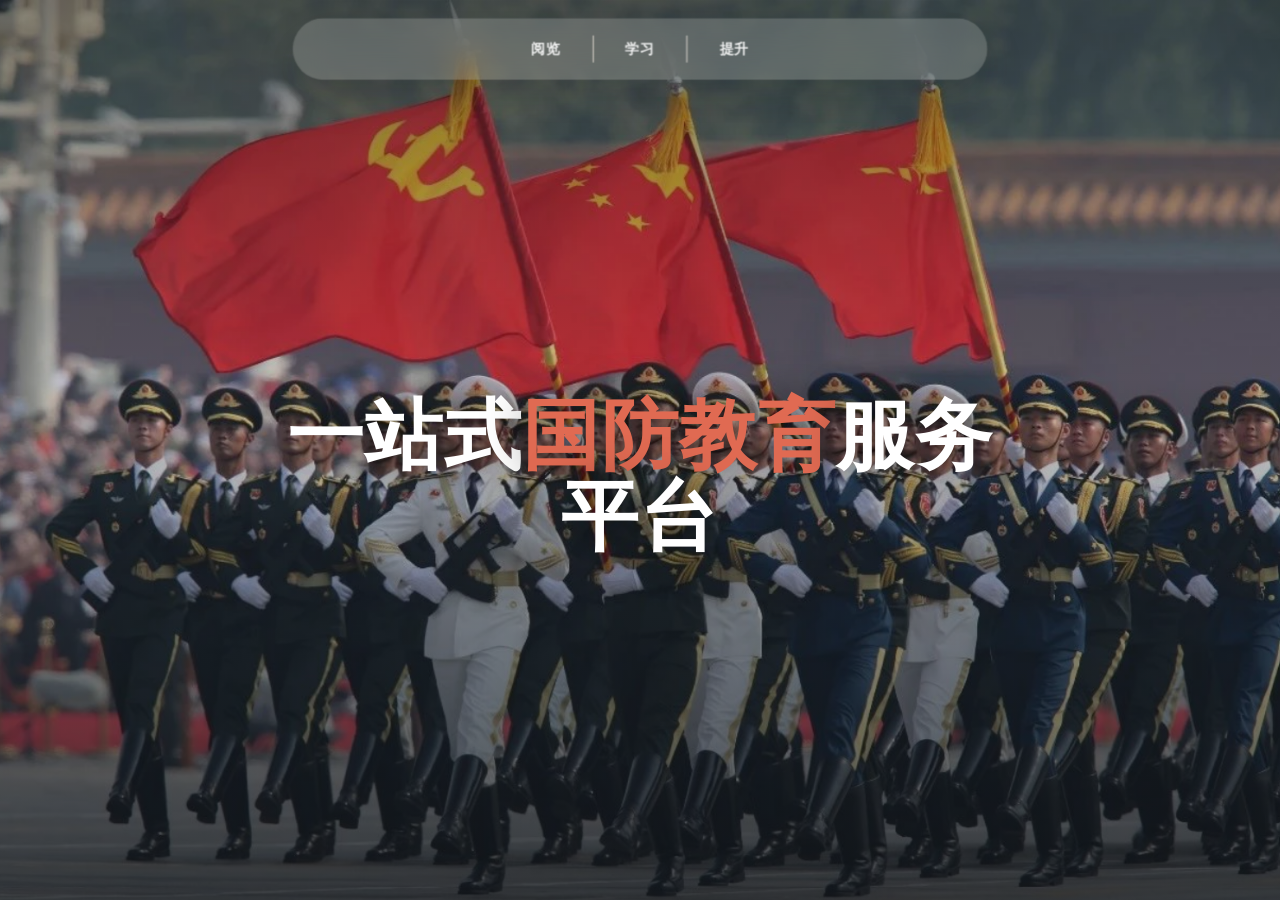
==== commit 919b9b02: "更新国防教育服务平台站点内容与媒体资源" ====
--- a/index.html
+++ b/index.html
@@ -1,908 +1,918 @@
-﻿<!DOCTYPE html>
-<html lang="zh-CN">
-<head>
-<meta charset="UTF-8">
-<meta name="viewport" content="width=device-width, initial-scale=1.0, viewport-fit=cover">
-<title>一站式国防教育服务平台</title>
-<style>
-/* ====== 锐卫天演设计系统 ====== */
-:root{
-  --bg:#f4f3ef;
-  --paper:#fffdfa;
-  --paper-strong:#ffffff;
-  --ink:#111817;
-  --ink-soft:#26312f;
-  --muted:#68736f;
-  --muted-2:#8b9691;
-  --line:#ddd8cf;
-  --line-soft:#ece7dd;
-  --accent:#8f2f22;
-  --accent-dark:#5f1f18;
-  --accent-soft:#f4e5df;
-  --steel:#3f5158;
-  --steel-light:#5a7a82;
-  --shadow-soft:0 18px 50px rgba(20,28,25,.08);
-  --shadow-card:0 22px 56px rgba(20,28,25,.12);
-  --shadow-drop:0 20px 48px rgba(20,28,25,.16);
-  --radius-lg:24px;
-  --radius-md:16px;
-  --radius-sm:10px;
-  --topbar-height:64px;
-  --topbar-floating-offset:18px;
-  --topbar-floating-radius:999px;
-  --topbar-floating-width:clamp(360px,33vw,600px);
-  --motion-fast:180ms cubic-bezier(.2,.8,.2,1);
-  --motion-smooth:520ms cubic-bezier(.2,.8,.2,1);
-}
-*,*::before,*::after{box-sizing:border-box;margin:0;padding:0}
-html{font-size:16px}
-body{font-family:"Microsoft YaHei","PingFang SC","Noto Sans SC",system-ui,sans-serif;background:radial-gradient(circle at top left,rgba(143,47,34,.08),transparent 30rem),var(--bg);color:var(--ink);line-height:1.75;-webkit-font-smoothing:antialiased;overflow:hidden;height:100vh;height:100dvh;display:flex;flex-direction:column}
-body.menu-open{overflow:hidden}
-body.modal-open{overflow:hidden}
-button,input{font:inherit}
-button{cursor:pointer}
-a{text-decoration:none;color:inherit}
-:focus-visible{outline:3px solid rgba(143,47,34,.32);outline-offset:4px}
-.sr-only{position:absolute;width:1px;height:1px;padding:0;margin:-1px;overflow:hidden;clip:rect(0,0,0,0);white-space:nowrap;border:0}
-
-/* ====== 顶部栏 ====== */
-.topbar{position:fixed;top:var(--topbar-floating-offset);left:50%;transform:translateX(-50%);z-index:50;background:rgba(255,253,250,.16);backdrop-filter:blur(18px);border:none;display:flex;align-items:center;justify-content:center;gap:0;padding:0 18px;min-height:var(--topbar-height);width:min(calc(100% - 36px),var(--topbar-floating-width));border-radius:var(--topbar-floating-radius);box-shadow:0 18px 42px rgba(15,20,24,.16);transition:top var(--motion-smooth),left var(--motion-smooth),width var(--motion-smooth),transform var(--motion-smooth),background-color var(--motion-smooth),box-shadow var(--motion-smooth),border-radius var(--motion-smooth),border-color var(--motion-smooth),padding var(--motion-smooth);flex-shrink:0}
-.topbar.topbar--expanded{top:0;left:0;transform:none;width:100%;border-radius:0;background:rgba(255,253,250,.96);border-bottom:1px solid var(--line);box-shadow:0 1px 0 rgba(17,24,23,.02);justify-content:flex-start;padding:0 28px}
-.topbar-brand{display:flex;align-items:baseline;gap:10px;color:#fff;white-space:nowrap;letter-spacing:-.03em;transition:color var(--motion-fast)}
-.topbar-brand span:first-child{width:10px;height:10px;border-radius:50%;background:#f2bf6b;box-shadow:0 0 0 6px rgba(242,191,107,.16);font-size:0;flex-shrink:0;transition:background-color var(--motion-fast),box-shadow var(--motion-fast)}
-.topbar-brand .txt{font-family:"Noto Serif SC","Songti SC","SimSun",serif;font-size:1.05rem;font-weight:800}
-.topbar.topbar--expanded .topbar-brand{color:var(--ink)}
-.topbar.topbar--expanded .topbar-brand span:first-child{background:var(--accent);box-shadow:0 0 0 6px rgba(143,47,34,.1)}
-.topbar-back{display:inline-flex;align-items:center;justify-content:center;gap:6px;padding:7px 14px;border:1px solid rgba(242,191,107,.9);border-radius:999px;background:rgba(255,253,250,.18);color:#fff;font-size:.82rem;font-weight:800;backdrop-filter:blur(10px);box-shadow:0 10px 24px rgba(17,24,23,.12);margin-right:12px;transition:background-color var(--motion-fast),color var(--motion-fast),border-color var(--motion-fast),transform var(--motion-fast)}
-.topbar-back:hover{transform:translateY(-1px);background:rgba(255,255,255,.26)}
-.topbar.topbar--expanded .topbar-back{background:#fff9ef;color:var(--ink);border-color:rgba(242,191,107,.9)}
-.topbar-back[hidden]{display:none}
-
-/* Nav — dropdown groups */
-.topbar-nav{display:flex;align-items:center;justify-content:center;gap:8px;overflow-x:visible;scrollbar-width:none;flex:0 1 auto;max-width:100%;white-space:nowrap;padding:0;background:transparent}
-.topbar.topbar--expanded .topbar-nav{flex:1 1 auto;justify-content:center}
-.topbar-nav::-webkit-scrollbar{display:none}
-.nav-group-label{font-size:.92rem;font-weight:800;color:rgba(255,255,255,.92);padding:8px 18px;border:none;border-radius:999px;cursor:pointer;white-space:nowrap;letter-spacing:.02em;transition:background-color var(--motion-fast),color var(--motion-fast),box-shadow var(--motion-fast);user-select:none;display:flex;align-items:center;justify-content:center;gap:5px;background:transparent}
-.nav-group-label:hover{background:rgba(255,255,255,.14);color:#fff}
-.topbar.topbar--expanded .nav-group-label{color:var(--ink)}
-.topbar.topbar--expanded .nav-group-label:hover{background:#f0ece4;color:var(--accent-dark)}
-.nav-group-label.active,.nav-group-label[aria-current="page"]{background:transparent;color:var(--ink);border:1px solid rgba(242,191,107,.9);box-shadow:0 10px 24px rgba(17,24,23,.12)}
-.nav-link{position:relative;padding:8px 15px;border:1px solid transparent;border-radius:999px;background:transparent;color:rgba(255,255,255,.78);font-size:.84rem;font-weight:650;white-space:nowrap;transition:color var(--motion-fast),background-color var(--motion-fast),border-color var(--motion-fast),transform var(--motion-fast),box-shadow var(--motion-fast);display:inline-flex}
-.nav-link:hover{color:#fff;background:rgba(255,255,255,.14);border-color:rgba(255,255,255,.18);transform:translateY(-1px)}
-.nav-link.active,.nav-link[aria-current="page"]{color:#fff;background:rgba(17,24,23,.8);border-color:rgba(255,255,255,.16);box-shadow:0 10px 24px rgba(17,24,23,.18)}
-.topbar.topbar--expanded .nav-link{color:var(--muted)}
-.topbar.topbar--expanded .nav-link:hover{color:var(--ink);background:#f0ece4;border-color:var(--line-soft)}
-.topbar.topbar--expanded .nav-link.active,.topbar.topbar--expanded .nav-link[aria-current="page"]{color:#fff;background:var(--ink);border-color:var(--ink);box-shadow:0 10px 24px rgba(17,24,23,.12)}
-.nav-link.sim-link{color:rgba(255,255,255,.86);border-color:rgba(255,255,255,.22)}
-.topbar.topbar--expanded .nav-link.sim-link{color:var(--steel);border-color:rgba(63,81,88,.18)}
-.nav-link.sim-link:hover{color:var(--accent);background:var(--accent-soft);border-color:rgba(143,47,34,.22)}
-.nav-group-divider{width:1px;height:28px;background:var(--line);margin:0 6px;flex-shrink:0}
-
-/* Search — only in browse view */
-.browse-search{display:flex;align-items:center;gap:7px;background:#f6f2eb;border:1px solid transparent;border-radius:999px;padding:7px 13px;transition:border-color var(--motion-fast),background-color var(--motion-fast),box-shadow var(--motion-fast);min-width:180px;flex-shrink:0;margin-left:auto}
-.browse-search:focus-within{border-color:rgba(143,47,34,.45);background:#fff;box-shadow:0 10px 28px rgba(143,47,34,.08)}
-.browse-search input{border:none;outline:none;background:transparent;font-size:.82rem;width:120px;color:var(--ink)}
-.browse-search input::placeholder{color:var(--muted-2)}
-.browse-search svg{width:15px;height:15px;color:var(--muted-2);flex-shrink:0}
-.clear-search{width:22px;height:22px;border:none;border-radius:50%;background:transparent;color:var(--muted-2);display:none;align-items:center;justify-content:center;transition:background-color var(--motion-fast),color var(--motion-fast),transform var(--motion-fast);flex-shrink:0}
-.clear-search.visible{display:flex}
-.clear-search:hover{background:var(--accent-soft);color:var(--accent);transform:rotate(90deg)}
-.topbar-toggle{display:none;background:rgba(255,255,255,.14);border:1px solid rgba(255,255,255,.18);border-radius:999px;width:40px;height:40px;color:#fff;font-size:1.1rem;align-items:center;justify-content:center;transition:transform var(--motion-fast),box-shadow var(--motion-fast),background-color var(--motion-fast),border-color var(--motion-fast),color var(--motion-fast)}
-.topbar.topbar--expanded .topbar-toggle{background:#fff;border-color:var(--line);color:var(--ink)}
-.topbar-toggle:hover{transform:translateY(-1px);box-shadow:0 12px 26px rgba(20,28,25,.1)}
-
-/* ====== 主内容容器 ====== */
-.main-content{flex:1;min-height:0;overflow:hidden;position:relative;display:flex;flex-direction:column}
-.topbar[hidden]{display:none}
-
-/* ====== 门户视图 ====== */
-.portal-view{flex:1;display:flex;flex-direction:column;align-items:center;justify-content:flex-start;overflow-y:auto;overflow-x:hidden;scroll-behavior:smooth;scroll-snap-type:y mandatory;overscroll-behavior-y:contain}
-.portal-view[hidden]{display:none}
-.portal-stage,.landing-stage{position:relative;width:100%;min-height:100dvh;display:flex;flex-direction:column;align-items:center;justify-content:center;overflow:hidden;scroll-snap-align:start;scroll-snap-stop:always}
-.portal-hero-stage,.landing-hero-stage{padding:0}
-.portal-chooser-stage,.landing-chooser-stage{padding:clamp(28px,4vw,56px) 32px clamp(34px,5vw,64px);background:linear-gradient(180deg,#f8f5ef 0%,#f4f1ea 100%)}
-
-.hero{position:relative;overflow:hidden;background:#16191c;background-size:cover;background-position:center;color:#fff;padding:clamp(112px,15vw,180px) 32px clamp(72px,9vw,112px);text-align:center;width:100%;min-height:100dvh;display:flex;align-items:center;justify-content:center;flex-shrink:0}
-.hero::before,.landing-hero-overlay{content:"";position:absolute;inset:0;background:linear-gradient(180deg,rgba(14,18,22,.5) 0%,rgba(14,18,22,.2) 42%,rgba(14,18,22,.78) 100%)}
-.hero-content,.landing-hero-body{position:relative;z-index:1;max-width:820px;margin:0 auto;animation:heroIn .55s var(--motion-smooth) both;padding:0 24px;text-align:center}
-@keyframes heroIn{from{opacity:0;transform:translateY(14px)}to{opacity:1;transform:translateY(0)}}
-.hero-kicker,.landing-hero-kicker{display:inline-flex;align-items:center;gap:10px;font-size:.7rem;letter-spacing:.22em;text-transform:uppercase;color:rgba(255,255,255,.84);margin-bottom:18px;border:1px solid rgba(255,255,255,.24);padding:6px 16px;border-radius:999px;background:rgba(255,255,255,.08);backdrop-filter:blur(10px)}
-.hero-kicker::before,.landing-hero-kicker::before{content:"";width:6px;height:6px;border-radius:50%;background:#e06a52;box-shadow:0 0 16px rgba(224,106,82,.8)}
-.hero h1,.landing-hero-body h2{font-family:"Noto Serif SC","Songti SC","SimSun",serif;font-size:clamp(2.6rem,6vw,5.2rem);font-weight:900;line-height:1.05;letter-spacing:.02em;margin-bottom:12px;text-shadow:0 2px 42px rgba(0,0,0,.5);color:#fff}
-.hero h1 .accent{color:#e06a52}
-.hero .portal-subtitle,.landing-hero-body p{font-size:1.06rem;color:rgba(255,255,255,.88);max-width:700px;margin:0 auto;line-height:1.8}
-.landing-hero-bg{position:absolute;inset:0;background:#16191c center/cover no-repeat}
-
-/* Portal entry cards */
-.portal-section-head,.landing-header{text-align:center;padding:0;width:100%;flex-shrink:0}
-.portal-section-head h2,.landing-header h2{font-family:"Noto Serif SC","Songti SC","SimSun",serif;font-size:clamp(1.4rem,3.2vw,2rem);font-weight:900;color:var(--ink);letter-spacing:-.02em;margin-bottom:6px}
-.portal-section-head p,.landing-header .landing-sub{font-size:.84rem;color:var(--muted);letter-spacing:.14em;line-height:1.8;max-width:560px;margin:0 auto}
-.portal-entries,.landing-grid{display:grid;gap:24px;max-width:1180px;width:100%}
-.portal-entries{grid-template-columns:1fr 1fr;padding:26px 0 0}
-.portal-entries-three{grid-template-columns:repeat(3,minmax(0,1fr))}
-.portal-entry,.landing-card{position:relative;display:flex;flex-direction:column;justify-content:flex-end;text-align:left;padding:20px;border:none;border-radius:var(--radius-lg);background:#16191c;cursor:pointer;overflow:hidden;box-shadow:var(--shadow-soft);transition:transform var(--motion-smooth),box-shadow var(--motion-smooth);min-height:240px;animation:cardIn .48s var(--motion-smooth) forwards;animation-delay:var(--delay,0ms)}
-.portal-entry{padding:30px;min-height:330px}
-.portal-entry-bg,.landing-card-bg{position:absolute;inset:0;background-size:cover;background-position:center;transition:transform .9s var(--motion-smooth),filter .9s var(--motion-smooth);z-index:0}
-.portal-entry::after,.landing-card::after{content:"";position:absolute;inset:0;background:linear-gradient(180deg,rgba(15,20,24,.04) 0%,rgba(15,20,24,.24) 48%,rgba(15,20,24,.82) 100%);z-index:1}
-.portal-entry:hover,.landing-card:hover{transform:translateY(-5px);box-shadow:var(--shadow-drop)}
-.portal-entry:hover .portal-entry-bg,.landing-card:hover .landing-card-bg{transform:scale(1.07)}
-.portal-entry-body,.landing-card .lc-body{position:relative;z-index:2}
-.portal-entry h3,.landing-card h3{font-family:"Noto Serif SC","Songti SC","SimSun",serif;font-size:1.18rem;font-weight:900;color:#fff;margin-bottom:5px;letter-spacing:-.02em;text-shadow:0 2px 14px rgba(0,0,0,.42)}
-.portal-entry h3{font-size:1.5rem;margin-bottom:6px;text-shadow:0 2px 18px rgba(0,0,0,.4)}
-.portal-entry p,.landing-card .lc-desc{font-size:.88rem;color:rgba(255,255,255,.9);line-height:1.7;margin-bottom:16px;text-shadow:0 1px 10px rgba(0,0,0,.35)}
-.portal-entry p{max-width:430px;margin-bottom:18px;text-shadow:0 1px 12px rgba(0,0,0,.35)}
-.portal-entry .entry-cta,.landing-card .lc-go{display:inline-flex;align-items:center;gap:5px;font-size:.82rem;font-weight:800;color:#fff;padding:7px 14px;border:1px solid rgba(255,255,255,.55);border-radius:999px;width:max-content;background:rgba(255,255,255,.06);backdrop-filter:blur(5px);transition:gap var(--motion-fast),background-color var(--motion-fast),border-color var(--motion-fast)}
-.portal-entry .entry-cta{gap:8px;padding:9px 18px;border-color:rgba(255,255,255,.6);backdrop-filter:blur(6px)}
-.portal-entry:hover .entry-cta,.landing-card:hover .lc-go{gap:9px;background:rgba(255,255,255,.16);border-color:rgba(255,255,255,.9)}
-.landing-card .lc-badge{position:absolute;top:14px;right:14px;z-index:2;padding:4px 10px;border-radius:999px;font-size:.68rem;font-weight:800;background:rgba(17,24,23,.6);color:#fff;backdrop-filter:blur(6px)}
-.landing-grid.cols-4{grid-template-columns:repeat(4,1fr)}
-.landing-grid.cols-3{grid-template-columns:repeat(3,1fr)}
-.landing-grid.cols-2{grid-template-columns:repeat(2,1fr)}
-.landing-back-row{width:100%;max-width:1180px;padding:0 0 18px;flex-shrink:0}
-.landing-back{display:inline-flex;align-items:center;gap:5px;padding:7px 15px;border:1px solid var(--line);border-radius:999px;background:var(--paper);color:var(--ink);font-size:.84rem;font-weight:650;cursor:pointer;white-space:nowrap;transition:all var(--motion-fast)}
-.landing-back:hover{background:var(--ink);color:#fff;border-color:var(--ink);transform:translateX(-2px)}
-.landing-card.accent-air{--accent-lc:#3a7bd5}.landing-card.accent-air::before{background:linear-gradient(90deg,transparent,#3a7bd5,transparent)}
-.landing-card.accent-navy{--accent-lc:#1a6b8a}.landing-card.accent-navy::before{background:linear-gradient(90deg,transparent,#1a6b8a,transparent)}
-.landing-card.accent-army{--accent-lc:#3d7a3d}.landing-card.accent-army::before{background:linear-gradient(90deg,transparent,#3d7a3d,transparent)}
-.landing-card.accent-sim{--accent-lc:var(--steel)}.landing-card.accent-sim::before{background:linear-gradient(90deg,transparent,var(--steel),transparent)}
-
-/* ====== 二级目录落地页 ====== */
-.landing-view{flex:1;display:flex;flex-direction:column;align-items:center;justify-content:flex-start;overflow-y:auto;overflow-x:hidden;scroll-behavior:smooth;scroll-snap-type:y mandatory;overscroll-behavior-y:contain;animation:fadeIn .3s var(--motion-smooth) both}
-.landing-view[hidden]{display:none}
-@keyframes fadeIn{from{opacity:0;transform:translateY(8px)}to{opacity:1;transform:translateY(0)}}
-
-/* ====== 通用内容视图 ====== */
-.content-view{flex:1;display:flex;flex-direction:column;overflow:hidden;animation:fadeIn .3s var(--motion-smooth) both}
-.content-view[hidden]{display:none}
-.content-shell{width:100%;max-width:1060px;margin:0 auto;padding:12px 32px 36px;overflow:auto}
-.content-header{margin-bottom:18px}
-.content-eyebrow{display:inline-flex;align-items:center;gap:8px;padding:4px 12px;border-radius:999px;background:var(--accent-soft);color:var(--accent-dark);font-size:.72rem;font-weight:800;letter-spacing:.12em;text-transform:uppercase;margin-bottom:10px}
-.content-header h2{font-family:"Noto Serif SC","Songti SC","SimSun",serif;font-size:clamp(1.5rem,4vw,2.2rem);font-weight:900;color:var(--ink);margin-bottom:6px;letter-spacing:-.02em}
-.content-header p{font-size:.92rem;color:var(--muted);line-height:1.8;max-width:760px}
-.content-grid{display:grid;grid-template-columns:repeat(2,minmax(0,1fr));gap:16px}
-.content-card,.quiz-question,.link-item,.content-note{background:var(--paper);border:1px solid var(--line-soft);border-radius:var(--radius-lg);box-shadow:0 1px 0 rgba(17,24,23,.02)}
-.content-card{padding:22px 20px}
-.content-card h3{font-family:"Noto Serif SC","Songti SC","SimSun",serif;font-size:1.08rem;font-weight:900;color:var(--ink);margin-bottom:8px}
-.content-card p{font-size:.88rem;color:var(--muted);line-height:1.8}
-.content-note{margin-top:18px;padding:18px 20px;font-size:.85rem;color:var(--muted);line-height:1.8;background:linear-gradient(135deg,#fffaf6 0%,#fffdfa 100%)}
-.link-list{display:grid;grid-template-columns:repeat(2,minmax(0,1fr));gap:14px}
-.link-item{display:block;padding:18px 18px 16px;transition:transform var(--motion-fast),box-shadow var(--motion-fast),border-color var(--motion-fast)}
-.link-item:hover{transform:translateY(-3px);box-shadow:var(--shadow-card);border-color:#d5ccc0}
-.link-item strong{display:block;font-family:"Noto Serif SC","Songti SC","SimSun",serif;font-size:1rem;color:var(--ink);margin-bottom:6px}
-.link-item p{font-size:.84rem;color:var(--muted);line-height:1.75;margin-bottom:10px}
-.link-item span{font-size:.78rem;font-weight:800;color:var(--accent)}
-.quiz-shell{display:grid;gap:16px}
-.quiz-summary{padding:14px 18px;border-radius:999px;background:var(--accent-soft);color:var(--accent-dark);font-size:.86rem;font-weight:800;display:inline-flex;justify-self:flex-start}
-.quiz-question{padding:20px}
-.quiz-q-title{display:inline-flex;padding:4px 10px;border-radius:999px;background:#f3eee6;color:var(--muted);font-size:.72rem;font-weight:800;margin-bottom:10px}
-.quiz-question h3{font-size:1rem;color:var(--ink);line-height:1.7;margin-bottom:14px}
-.quiz-options{display:grid;gap:10px}
-.quiz-option{padding:12px 14px;border:1px solid var(--line);border-radius:14px;background:#fffdfa;color:var(--ink-soft);text-align:left;transition:transform var(--motion-fast),border-color var(--motion-fast),background-color var(--motion-fast)}
-.quiz-option:hover{transform:translateY(-1px);border-color:rgba(143,47,34,.35);background:#fff8f4}
-.quiz-option:disabled{cursor:default;opacity:1}
-.quiz-option.is-correct{background:#ecf6ee;border-color:#9dc8aa;color:#28553a}
-.quiz-option.is-wrong{background:#fbeceb;border-color:#e0aaa1;color:#8f2f22}
-.quiz-feedback{margin-top:12px;padding:12px 14px;border-radius:14px;background:#f7f2eb;color:var(--muted);font-size:.84rem;line-height:1.75}
-.quiz-feedback strong{color:var(--ink)}
-
-/* ====== 装备浏览视图 ====== */
-.browse-view{flex:1;display:flex;flex-direction:column;overflow:hidden}
-.browse-view[hidden]{display:none}
-.browse-topbar{display:flex;align-items:center;gap:14px;padding:12px 28px;border-bottom:1px solid var(--line-soft);background:rgba(255,253,250,.8);flex-shrink:0;flex-wrap:wrap}
-.browse-back{display:inline-flex;align-items:center;gap:5px;padding:7px 15px;border:1px solid var(--line);border-radius:999px;background:var(--paper);color:var(--ink);font-size:.84rem;font-weight:650;cursor:pointer;white-space:nowrap;transition:all var(--motion-fast)}
-.browse-back:hover{background:var(--ink);color:#fff;border-color:var(--ink);transform:translateX(-2px)}
-.browse-title{font-family:"Noto Serif SC","Songti SC","SimSun",serif;font-size:1.15rem;font-weight:800;color:var(--ink);flex:1}
-.browse-filters{display:flex;gap:4px;flex-wrap:wrap}
-.browse-filters .nav-link{font-size:.8rem;padding:6px 13px}
-
-.results-bar{display:flex;align-items:center;justify-content:space-between;gap:16px;padding:10px 28px;flex-shrink:0}
-.results-title{display:flex;align-items:baseline;gap:10px;flex-wrap:wrap}
-.results-title strong{font-family:"Noto Serif SC","Songti SC","SimSun",serif;font-size:1rem;color:var(--ink)}
-.results-title span{font-size:.8rem;color:var(--muted)}
-.results-hint{font-size:.74rem;color:var(--muted-2)}
-
-.cards-scroll{flex:1;overflow-y:auto;padding:0 28px 28px;-webkit-overflow-scrolling:touch}
-.cards-scroll::-webkit-scrollbar{width:6px}
-.cards-scroll::-webkit-scrollbar-thumb{background:var(--line);border-radius:3px}
-.cat-heading{display:flex;align-items:center;gap:10px;margin:20px 0 8px;padding:8px 2px 12px;border-bottom:1px solid var(--line)}
-.cat-heading h2{font-family:"Noto Serif SC","Songti SC","SimSun",serif;font-size:1.15rem;font-weight:800;color:var(--ink)}
-.cat-heading .count{font-size:.72rem;color:var(--muted);background:#ebe6dd;padding:3px 10px;border-radius:999px}
-.cards-grid{display:grid;grid-template-columns:repeat(auto-fill,minmax(300px,1fr));gap:16px;transition:opacity var(--motion-smooth),transform var(--motion-smooth),filter var(--motion-smooth)}
-.cards-grid.is-filtering{opacity:.28;transform:translateY(10px);filter:blur(1px)}
-.no-results{text-align:center;padding:60px 20px;color:var(--muted);border:1px dashed var(--line);border-radius:var(--radius-lg);background:rgba(255,253,250,.58);margin-top:20px}
-
-/* Cards */
-.card{position:relative;background:var(--paper);border:1px solid var(--line-soft);border-radius:var(--radius-lg);overflow:hidden;cursor:pointer;min-height:100%;box-shadow:0 1px 0 rgba(17,24,23,.02);transition:transform var(--motion-smooth),box-shadow var(--motion-smooth),border-color var(--motion-fast),background-color var(--motion-fast);opacity:0;animation:cardIn .48s var(--motion-smooth) forwards;animation-delay:var(--delay,0ms)}
-@keyframes cardIn{from{opacity:0;transform:translateY(20px)}to{opacity:1;transform:translateY(0)}}
-.card::before{content:"";position:absolute;left:18px;right:18px;top:0;height:2px;background:linear-gradient(90deg,transparent,var(--accent),transparent);transform:scaleX(0);transform-origin:left;transition:transform .46s var(--motion-smooth);z-index:2}
-.card:hover,.card:focus-visible{transform:translateY(-5px);box-shadow:var(--shadow-card);border-color:#d5ccc0;background:#fff}
-.card:hover::before,.card:focus-visible::before{transform:scaleX(1)}
-.card:active,.card.is-pressed{transform:translateY(-2px) scale(.985)}
-.card-img{position:relative;height:140px;overflow:hidden;background:#ece7dd;border-bottom:1px solid var(--line-soft)}
-.card-img svg{width:100%;height:100%;display:block;transition:transform .7s var(--motion-smooth),filter .7s var(--motion-smooth);filter:saturate(.78) contrast(.98)}
-.card:hover .card-img svg{transform:scale(1.035);filter:saturate(.95) contrast(1.02)}
-.card-cat{position:absolute;top:12px;left:12px;z-index:1;padding:5px 10px;border-radius:999px;font-size:.7rem;background:rgba(17,24,23,.72);color:#fff;backdrop-filter:blur(8px);font-weight:700}
-.card-body{padding:18px 20px 20px}
-.card-eyebrow{font-size:.7rem;color:var(--accent);font-weight:800;letter-spacing:.12em;text-transform:uppercase;margin-bottom:6px}
-.card-body h3{font-family:"Noto Serif SC","Songti SC","SimSun",serif;font-size:1.2rem;font-weight:900;color:var(--ink);line-height:1.32;margin-bottom:5px;letter-spacing:-.03em}
-.card-body .model{font-size:.8rem;color:var(--muted-2);margin-bottom:10px;white-space:nowrap;overflow:hidden;text-overflow:ellipsis}
-.card-body .excerpt{font-size:.86rem;color:var(--muted);line-height:1.7;display:-webkit-box;-webkit-line-clamp:2;-webkit-box-orient:vertical;overflow:hidden}
-.card-meta{display:flex;align-items:center;justify-content:space-between;gap:12px;margin-top:16px;padding-top:13px;border-top:1px solid var(--line-soft);font-size:.76rem;color:var(--muted)}
-.card-meta span:last-child{color:var(--accent);font-weight:800;transition:transform var(--motion-fast)}
-.card:hover .card-meta span:last-child{transform:translateX(3px)}
-
-/* ====== 详情弹窗 ====== */
-.modal-overlay{position:fixed;inset:0;z-index:100;background:rgba(17,24,23,.72);backdrop-filter:blur(10px);display:flex;align-items:center;justify-content:center;padding:24px;visibility:hidden;opacity:0;pointer-events:none;transition:opacity var(--motion-smooth),visibility var(--motion-smooth)}
-.modal-overlay.show{visibility:visible;opacity:1;pointer-events:auto}
-.modal{background:var(--paper-strong);border-radius:26px;width:100%;max-width:940px;max-height:88vh;max-height:88dvh;overflow-y:auto;box-shadow:0 34px 92px rgba(0,0,0,.32);transform:translateY(28px) scale(.985);opacity:0;transition:transform var(--motion-smooth),opacity var(--motion-smooth);position:relative;border:1px solid rgba(255,255,255,.45)}
-.modal-overlay.show .modal{transform:translateY(0) scale(1);opacity:1}
-.modal::before{content:"";position:absolute;left:0;right:0;top:0;height:3px;background:linear-gradient(90deg,transparent,var(--accent),transparent);opacity:.9}
-.modal-close{position:sticky;top:18px;float:right;z-index:10;width:42px;height:42px;border-radius:50%;background:rgba(255,255,255,.86);border:1px solid var(--line);color:var(--ink);font-size:1.05rem;cursor:pointer;display:flex;align-items:center;justify-content:center;transition:transform var(--motion-fast),background-color var(--motion-fast),color var(--motion-fast),border-color var(--motion-fast);margin:18px 18px -60px auto;box-shadow:0 12px 28px rgba(20,28,25,.1)}
-.modal-close:hover{background:var(--accent);border-color:var(--accent);color:#fff;transform:rotate(90deg)}
-.modal-img-wrap{position:relative;width:100%;height:280px;overflow:hidden;background:#ece7dd;border-radius:26px 26px 0 0;border-bottom:1px solid var(--line-soft)}
-.modal-img-wrap svg{width:100%;height:100%;display:block;filter:saturate(.82)}
-.modal-body{padding:28px 36px 38px}
-.modal-tags{margin-bottom:14px;display:flex;align-items:center;gap:8px;flex-wrap:wrap}
-.modal-tag,.modal-status{padding:5px 11px;border-radius:999px;font-size:.74rem;font-weight:800;border:1px solid var(--line-soft)}
-.modal-tag{background:#f4f0e8;color:var(--steel)}
-.tag-active{background:#e8f3ea;color:#2d6e40;border-color:#cfe5d5}
-.tag-test{background:#fff4da;color:#a16207;border-color:#efd38f}
-.modal-body h2{font-family:"Noto Serif SC","Songti SC","SimSun",serif;font-size:clamp(1.7rem,4vw,2.6rem);font-weight:900;color:var(--ink);line-height:1.16;letter-spacing:-.04em;margin-bottom:6px}
-.modal-body .model-name{font-size:.96rem;color:var(--muted);margin-bottom:22px}
-.specs-grid{display:grid;grid-template-columns:repeat(auto-fill,minmax(200px,1fr));gap:1px;margin-bottom:24px;background:var(--line);border-radius:16px;overflow:hidden;border:1px solid var(--line)}
-.spec-item{display:flex;justify-content:space-between;align-items:center;gap:10px;padding:9px 13px;background:#fffdf9;font-size:.84rem}
-.spec-label{color:var(--muted);font-weight:700;flex-shrink:0}
-.spec-value{color:var(--ink);font-weight:750;text-align:right;word-break:break-word}
-.radar-block{display:grid;grid-template-columns:280px minmax(240px,1fr);gap:24px;align-items:center;margin:22px 0 26px;padding:22px;background:linear-gradient(135deg,#f7f3ec 0%,#fffdf9 56%,#efe8dc 100%);border-radius:22px;border:1px solid #ded5c8;box-shadow:inset 0 1px 0 rgba(255,255,255,.72),0 16px 38px rgba(20,28,25,.07)}
-.radar-canvas-wrap{position:relative;flex-shrink:0;justify-self:center;width:260px;height:260px;display:flex;align-items:center;justify-content:center;border-radius:50%;background:radial-gradient(circle,rgba(143,47,34,.06),transparent 62%)}
-.radar-canvas-wrap::before{content:"";position:absolute;inset:18px;border-radius:50%;border:1px dashed rgba(63,81,88,.22)}
-.radar-canvas-wrap canvas{position:relative;z-index:1;display:block;max-width:100%}
-.radar-info{flex:1;min-width:200px}
-.radar-info h4{font-size:.92rem;color:var(--ink);margin-bottom:6px;font-weight:900;letter-spacing:.05em}
-.radar-note{font-size:.73rem;color:var(--muted-2);margin-bottom:14px;line-height:1.7}
-.radar-row{display:grid;grid-template-columns:10px 70px minmax(80px,1fr) 46px;align-items:center;gap:8px;margin-bottom:9px;font-size:.8rem}
-.radar-row .dot{width:8px;height:8px;border-radius:50%;flex-shrink:0;box-shadow:0 0 0 4px rgba(143,47,34,.08)}
-.radar-row .lbl{color:var(--ink-soft);font-weight:750;white-space:nowrap}
-.radar-row .bar-wrap{position:relative;height:8px;border-radius:999px;background:#e2ddd4;overflow:hidden;box-shadow:inset 0 1px 2px rgba(20,28,25,.08)}
-.radar-row .bar-fill{height:100%;border-radius:999px;transition:width .8s var(--motion-smooth);box-shadow:0 0 16px currentColor}
-.radar-row .val{font-family:ui-monospace,SFMono-Regular,Consolas,"Liberation Mono",monospace;font-weight:900;color:var(--ink);text-align:right;flex-shrink:0}
-.radar-row .val::after{content:"/100";font-size:.6rem;color:var(--muted-2);font-weight:700;margin-left:1px}
-.source-open-btn{margin-left:auto;border:1px solid rgba(143,47,34,.26);background:var(--accent-soft);color:var(--accent-dark);padding:6px 12px;border-radius:999px;font-size:.74rem;font-weight:850;transition:transform var(--motion-fast),background-color var(--motion-fast),border-color var(--motion-fast)}
-.source-open-btn:hover{transform:translateY(-1px);background:#fff1ea;border-color:rgba(143,47,34,.42)}
-.source-panel{margin:0 0 20px;padding:14px;border:1px solid #ead8cf;border-radius:18px;background:#fff8f4;box-shadow:0 16px 40px rgba(143,47,34,.08)}
-.source-panel[hidden]{display:none}
-.source-panel-head{display:flex;align-items:flex-start;justify-content:space-between;gap:12px;margin-bottom:10px}
-.source-panel-head h4{font-family:"Noto Serif SC","Songti SC","SimSun",serif;font-size:.96rem;color:var(--ink);font-weight:900}
-.source-panel-head p{font-size:.74rem;color:var(--muted);line-height:1.7;margin-top:3px}
-.source-panel-close{width:28px;height:28px;border-radius:50%;border:1px solid rgba(143,47,34,.22);background:#fff;color:var(--accent);font-weight:900;flex-shrink:0}
-.source-list{display:grid;gap:8px}
-.source-link{display:grid;grid-template-columns:1fr auto;gap:6px 12px;align-items:center;padding:10px 12px;border:1px solid rgba(143,47,34,.12);border-radius:14px;background:#fff;text-decoration:none;transition:transform var(--motion-fast),border-color var(--motion-fast),box-shadow var(--motion-fast)}
-.source-link:hover{transform:translateY(-1px);border-color:rgba(143,47,34,.34);box-shadow:0 10px 22px rgba(143,47,34,.08);text-decoration:none}
-.source-link strong{font-size:.83rem;color:var(--ink);line-height:1.45}
-.source-link span{grid-column:1/-1;font-size:.73rem;color:var(--muted);line-height:1.55}
-.source-link em{font-style:normal;color:var(--accent);font-weight:900;font-size:.76rem;white-space:nowrap}
-.lead{font-size:1.02rem;color:var(--ink);line-height:2;margin:8px 0 24px;text-indent:2em}
-.article{display:grid;gap:20px}
-.article p{font-size:.96rem;color:var(--ink-soft);line-height:2;text-indent:2em}
-.article-fig{margin:0;border-radius:20px;overflow:hidden;background:#f1ede7;border:1px solid var(--line-soft)}
-.article-img{width:100%;height:auto;max-height:360px;object-fit:cover;display:block;background:#151d1b}
-.article-fig figcaption{padding:8px 14px;font-size:.76rem;color:var(--muted);background:rgba(255,253,250,.92)}
-.desc-block{border-top:1px solid var(--line-soft);padding-top:4px}
-.desc-block h4{font-family:"Noto Serif SC","Songti SC","SimSun",serif;font-size:1rem;color:var(--ink);margin:16px 0 6px;font-weight:900}
-.desc-block p{font-size:.9rem;color:var(--ink-soft);line-height:1.9;margin-bottom:10px;text-indent:2em}
-
-/* Media */
-.card-img img{width:100%;height:100%;display:block;object-fit:cover;transition:transform .7s var(--motion-smooth),filter .7s var(--motion-smooth);filter:saturate(.82) contrast(.98)}
-.card:hover .card-img img{transform:scale(1.035);filter:saturate(.96) contrast(1.02)}
-.card-media-badge{position:absolute;right:10px;top:10px;z-index:1;padding:4px 8px;border-radius:999px;background:rgba(255,253,250,.86);color:var(--ink);font-size:.66rem;font-weight:850;box-shadow:0 8px 18px rgba(20,28,25,.12);backdrop-filter:blur(10px)}
-.modal-media{border-bottom:1px solid var(--line-soft);background:#f7f3ec;border-radius:26px 26px 0 0;overflow:hidden}
-.media-stage{position:relative;min-height:340px;aspect-ratio:16/9;max-height:min(400px,48dvh);background:#151d1b;display:flex;align-items:center;justify-content:center;overflow:hidden}
-.media-stage img,.media-stage video{width:100%;height:100%;max-height:min(400px,48dvh);object-fit:cover;display:block;background:#151d1b}
-.media-stage video{object-fit:contain;background:#0f1413}
-.media-missing{width:100%;min-height:340px;display:flex;flex-direction:column;align-items:center;justify-content:center;text-align:center;color:#fff;background:linear-gradient(135deg,#151d1b,#4e211b);padding:30px}
-.media-missing img{width:100%;height:100%;position:absolute;inset:0;object-fit:cover;opacity:.36;filter:saturate(.7)}
-.media-missing strong,.media-missing span{position:relative;z-index:1}
-.media-missing strong{font-family:"Noto Serif SC","Songti SC","SimSun",serif;font-size:1.3rem;margin-bottom:6px}
-.media-missing span{font-size:.86rem;color:rgba(255,255,255,.72)}
-.media-missing a{position:relative;z-index:1;margin-top:14px;padding:8px 15px;border-radius:999px;background:rgba(255,255,255,.14);border:1px solid rgba(255,255,255,.28);color:#fff;text-decoration:none;font-size:.83rem;font-weight:800;transition:background-color var(--motion-fast),transform var(--motion-fast)}
-.media-missing a:hover{background:rgba(255,255,255,.24);transform:translateY(-1px)}
-.media-thumbs{display:flex;gap:10px;padding:12px 16px;overflow-x:auto;background:rgba(255,253,250,.9);scrollbar-width:thin}
-.media-thumb{position:relative;flex:0 0 108px;height:68px;border:2px solid transparent;border-radius:12px;overflow:hidden;background:#ebe6dd;color:var(--ink);cursor:pointer;transition:transform var(--motion-fast),border-color var(--motion-fast),box-shadow var(--motion-fast),opacity var(--motion-fast)}
-.media-thumb:hover{transform:translateY(-2px);box-shadow:0 10px 22px rgba(20,28,25,.14)}
-.media-thumb.active{border-color:var(--accent);box-shadow:0 0 0 3px rgba(143,47,34,.12)}
-.media-thumb img{width:100%;height:100%;object-fit:cover;display:block;filter:saturate(.82)}
-.media-thumb .thumb-label{position:absolute;left:5px;bottom:4px;padding:2px 5px;border-radius:999px;background:rgba(17,24,23,.74);color:#fff;font-size:.6rem;font-weight:800;backdrop-filter:blur(6px)}
-.media-thumb .play-mark{position:absolute;inset:0;display:flex;align-items:center;justify-content:center;color:#fff;font-size:1.2rem;text-shadow:0 2px 10px rgba(0,0,0,.5)}
-.media-thumb.fallback{opacity:.72}
-.media-source{display:flex;align-items:center;justify-content:space-between;gap:10px;padding:8px 16px;background:#fffdf9;color:var(--muted);font-size:.75rem;border-top:1px solid var(--line-soft)}
-.media-source a{color:var(--accent);text-decoration:none;font-weight:800}
-
-/* ====== 响应式适配 ====== */
-@media(max-width:1024px){
-  .topbar{min-height:60px;padding:0 14px;width:min(calc(100% - 24px),760px);top:12px}
-  .topbar.topbar--expanded{width:100%;top:0;padding:0 18px}
-  .topbar-toggle{display:none}
-  .topbar-nav{position:static;display:flex;flex-direction:row;align-items:center;justify-content:center;gap:8px;opacity:1;transform:none;visibility:visible;pointer-events:auto;overflow:visible;max-height:none}
-  .nav-group-label{font-size:.9rem;border-radius:999px}
-  .nav-group-divider{width:1px;height:28px;margin:0 6px}
-  .portal-entries{padding:20px 18px;gap:16px}
-  .browse-topbar{padding:10px 18px}
-  .browse-filters .nav-link{font-size:.78rem;padding:5px 10px}
-  .cards-scroll{padding:0 18px 24px}
-  .cards-grid{grid-template-columns:repeat(auto-fill,minmax(260px,1fr))}
-}
-@media(max-width:768px){
-  .topbar{align-items:center;padding:10px 12px;min-height:auto;width:min(calc(100% - 18px),calc(100vw - 18px));top:10px}
-  .topbar.topbar--expanded{width:100%;top:0;padding:10px 14px}
-  .topbar-nav{gap:6px;transform:none}
-  .nav-group-label{font-size:.84rem;padding:7px 14px}
-  .nav-group-divider{margin:0 4px}
-  .browse-search{min-width:0;width:100%}
-  .browse-search input{width:100%}
-  .browse-topbar{flex-wrap:wrap}
-  .hero{min-height:100svh;padding:108px 18px 44px}
-  .hero h1{font-size:2.2rem}
-  .portal-entries{grid-template-columns:1fr;padding:16px 14px;gap:14px}
-  .portal-entry{min-height:150px;padding:24px 20px}
-  .browse-topbar{flex-wrap:wrap;gap:8px}
-  .cards-grid{grid-template-columns:1fr;gap:12px}
-  .modal-overlay{padding:10px;align-items:flex-end}
-  .modal{max-height:92vh;border-radius:22px 22px 0 0}
-  .modal-img-wrap{height:200px;border-radius:22px 22px 0 0}
-  .modal-body{padding:20px 16px 26px}
-  .radar-block{grid-template-columns:1fr;align-items:center;padding:16px 14px}
-  .radar-canvas-wrap{width:min(240px, calc(100vw - 60px));height:auto;aspect-ratio:1}
-  .radar-row{grid-template-columns:8px 64px minmax(70px,1fr) 42px;gap:7px}
-  .source-link{grid-template-columns:1fr}
-}
-@media(max-width:480px){
-  .topbar{width:min(calc(100% - 14px),calc(100vw - 14px));top:8px;padding:8px 10px}
-  .topbar.topbar--expanded{width:100%;top:0;padding:10px 12px}
-  .topbar-nav{gap:4px}
-  .nav-group-label{font-size:.78rem;padding:6px 10px}
-  .nav-group-divider{margin:0 2px;height:22px}
-  .topbar-brand .txt{font-size:.92rem}
-  .hero h1{font-size:1.9rem}
-  .hero .portal-subtitle{font-size:.92rem}
-  .portal-entry h3{font-size:1.15rem}
-  .card-img{height:120px}
-  .modal-close{width:36px;height:36px;margin:12px 12px -50px auto}
-  .specs-grid{grid-template-columns:1fr}
-  .nav-group-label{font-size:.82rem}
-}
-@media(max-width:360px){
-  .hero{padding:34px 14px 28px}
-  .hero h1{font-size:1.65rem}
-  .portal-entry{padding:18px 14px}
-  .card-body{padding:16px 14px}
-  .modal-body{padding:18px 12px 22px}
-  .radar-row{grid-template-columns:6px 56px minmax(56px,1fr) 38px;gap:6px}
-}
-@media(prefers-reduced-motion:reduce){
-  *,*::before,*::after{animation-duration:1ms!important;animation-iteration-count:1!important;transition-duration:1ms!important;scroll-behavior:auto!important}
-}
-/* Landing responsive */
-@media(max-width:1024px){
-  .landing-grid{padding:12px 18px 28px;gap:14px}
-  .landing-grid.cols-4{grid-template-columns:repeat(2,1fr)}
-  .landing-header{padding:32px 18px 0}
-  .landing-back-row{padding:4px 18px 0}
-}
-@media(max-width:768px){
-  .landing-grid.cols-4{grid-template-columns:1fr}
-  .landing-grid.cols-3{grid-template-columns:1fr}
-  .landing-grid.cols-2{grid-template-columns:1fr}
-  .landing-card{min-height:150px;padding:24px 20px}
-  .landing-header h2{font-size:1.5rem}
-}
-@media(max-width:480px){
-  .landing-card{min-height:130px;padding:20px 16px}
-  .landing-card h3{font-size:1.05rem}
-  .landing-header h2{font-size:1.3rem}
-}
-</style>
-<link rel="stylesheet" href="assets/css/platform-overhaul.css">
-</head>
-<body>
-
-<!-- ====== Hidden compatibility nav ====== -->
-<header class="topbar" id="topbar">
-  <div class="topbar-brand" aria-hidden="true"></div>
-  <button class="topbar-toggle" id="menuBtn" type="button" aria-label="打开分类菜单" aria-expanded="false" aria-controls="topbarNav">☰</button>
-  <button class="topbar-back" id="topbarBack" type="button" hidden>← 返回</button>
-  <nav class="topbar-nav" id="topbarNav" aria-label="主要栏目">
-    <button class="nav-group-label" type="button" data-landing="read" aria-label="进入阅览板块主页">阅览</button>
-    <div class="nav-group-divider" aria-hidden="true"></div>
-    <button class="nav-group-label" type="button" data-landing="learn" aria-label="进入学习板块主页">学习</button>
-    <div class="nav-group-divider" aria-hidden="true"></div>
-    <button class="nav-group-label" type="button" data-landing="grow" aria-label="进入提升板块主页">提升</button>
-  </nav>
-</header>
-
-<!-- ====== 主内容容器 ====== -->
-<div class="main-content" id="mainContent">
-
-  <!-- 门户视图 -->
-  <section class="portal-view" id="portalView">
-    <section class="portal-stage portal-hero-stage">
-      <div class="hero" style="background-image:url('assets/poster/military-parade-hero.png')">
-        <div class="hero-content">
-          <h1>一站式<span class="accent">国防教育</span>服务平台</h1>
-        </div>
-      </div>
-    </section>
-    <section class="portal-stage portal-chooser-stage">
-      <div class="portal-section-head">
-        <h2>选择你的入口</h2>
-      </div>
-      <div class="portal-entries portal-entries-three">
-        <div class="portal-entry" id="entryRead" role="button" tabindex="0" aria-label="进入阅览板块">
-          <div class="portal-entry-bg" style="background-image:url('assets/equipment/j20/images/j20-01.jpg')"></div>
-          <div class="portal-entry-body">
-            <h3>阅览</h3>
-            <p>装备介绍、新闻速览、聚焦英雄集中呈现，用真实清晰的资料支撑深度阅读与价值引导。</p>
-            <span class="entry-cta">进入阅览 →</span>
-          </div>
-        </div>
-        <div class="portal-entry" id="entryLearn" role="button" tabindex="0" aria-label="进入学习板块">
-          <div class="portal-entry-bg" style="background-image:url('assets/equipment/j16/images/j16-04.jpg')"></div>
-          <div class="portal-entry-body">
-            <h3>学习</h3>
-            <p>国防视频与知识问答搭建学习闭环，帮助国防知识从观看理解走向互动巩固。</p>
-            <span class="entry-cta">进入学习 →</span>
-          </div>
-        </div>
-        <div class="portal-entry" id="entryGrow" role="button" tabindex="0" aria-label="进入提升板块">
-          <div class="portal-entry-bg" style="background-image:url('assets/equipment/z10/images/z10-01.jpg')"></div>
-          <div class="portal-entry-body">
-            <h3>提升</h3>
-            <p>战略模拟、教育基地与复盘反馈结合，把知识转化为情境理解、判断与实践能力。</p>
-            <span class="entry-cta">进入提升 →</span>
-          </div>
-        </div>
-        <div id="entryEquip" hidden></div>
-        <div id="entrySim" hidden></div>
-      </div>
-    </section>
-  </section>
-
-  <!-- 二级目录落地页（默认隐藏） -->
-  <section class="landing-view" id="landingView" hidden>
-    <section class="landing-stage landing-hero-stage">
-      <div class="landing-hero-bg" id="landingHeroBg" aria-hidden="true"></div>
-      <div class="landing-hero-overlay" aria-hidden="true"></div>
-      <div class="landing-hero-body">
-        <h2 id="landingHeroTitle"></h2>
-        <p id="landingHeroDesc"></p>
-      </div>
-    </section>
-    <section class="landing-stage landing-chooser-stage">
-      <div class="landing-back-row">
-        <button class="landing-back" id="landingBack" type="button">← 返回门户</button>
-      </div>
-      <div class="landing-header" id="landingHeader"></div>
-      <div class="landing-grid" id="landingGrid"></div>
-    </section>
-  </section>
-
-  <!-- 装备浏览视图（默认隐藏） -->
-  <section class="browse-view" id="browseView" hidden>
-    <div class="browse-topbar">
-      <button class="browse-back" id="browseBack" type="button">← 返回上一级</button>
-      <span class="browse-title" id="browseTitle">装备专题报道</span>
-      <div class="browse-filters" id="browseFilters">
-        <button class="nav-link active" type="button" data-cat="all">全部</button>
-        <button class="nav-link" type="button" data-cat="airforce">空军</button>
-        <button class="nav-link" type="button" data-cat="navy">海军</button>
-        <button class="nav-link" type="button" data-cat="army">陆军</button>
-      </div>
-      <label class="browse-search" for="searchInput">
-        <svg viewBox="0 0 24 24" fill="none" stroke="currentColor" stroke-width="2" aria-hidden="true"><circle cx="11" cy="11" r="8"/><path d="m21 21-4.35-4.35"/></svg>
-        <span class="sr-only">搜索装备条目</span>
-        <input type="search" id="searchInput" placeholder="搜索型号…" autocomplete="off" aria-label="搜索装备条目">
-        <button class="clear-search" id="clearSearch" type="button" aria-label="清除搜索">×</button>
-      </label>
-    </div>
-    <div class="results-bar" aria-live="polite">
-      <div class="results-title"><strong id="resultTitle">装备专题报道</strong><span id="resultSummary">正在加载条目…</span></div>
-      <div class="results-hint">点击卡片查看详情，支持搜索与分类联动</div>
-    </div>
-    <div class="cards-scroll" id="cardsScroll">
-      <div class="cards-grid" id="cardsGrid" aria-live="polite"></div>
-      <div class="no-results" id="noResults" hidden>
-        <h3>未找到匹配条目</h3><p>请尝试更短的关键词，或切换到"全部"频道。</p>
-      </div>
-    </div>
-  </section>
-
-  <!-- 通用内容视图（默认隐藏） -->
-  <section class="content-view" id="contentView" hidden>
-    <div class="landing-back-row">
-      <button class="landing-back" id="contentBack" type="button">← 返回上一级</button>
-    </div>
-    <div class="content-shell">
-      <div class="content-header" id="contentHeader"></div>
-      <div class="content-body" id="contentBody"></div>
-    </div>
-  </section>
-
-</div><!-- /.main-content -->
-
-<!-- ====== Modal ====== -->
-<div class="modal-overlay" id="modalOverlay" aria-hidden="true">
-  <article class="modal" id="modal" role="dialog" aria-modal="true" aria-labelledby="modalTitle">
-    <button class="modal-close" id="modalClose" type="button" aria-label="关闭详情">✕</button>
-    <div id="modalContent"></div>
-  </article>
-</div>
-
-<script src="assets/data/media-manifest.js"></script>
-<script>
-// ====== SVG Placeholder Generator ======
-function makeSVG(cat, name) {
-  const P = {
-    airforce:   {bg:'#e8f0f8',a:'#3a7bd5',b:'#5a9ae6',c:'#a0c8f0'},
-    navy:       {bg:'#e6f0f5',a:'#1a6b8a',b:'#2e9ec0',c:'#8ad0e8'},
-    army:       {bg:'#eaf5e5',a:'#3d7a3d',b:'#5a9f4a',c:'#a0d090'},
-    rocket:     {bg:'#f8ece8',a:'#b84030',b:'#d96a5a',c:'#f0a090'},
-    airdefense: {bg:'#efeaf8',a:'#5b3faf',b:'#7a6ad9',c:'#c0b0f0'},
-    uav:        {bg:'#e6eff6',a:'#3a6a9a',b:'#5a9aca',c:'#a0c8f0'},
-    space:      {bg:'#e8e8f6',a:'#3a3ac0',b:'#6a6ad8',c:'#b0b0f0'},
-    infantry:   {bg:'#f5f0e5',a:'#7a6a30',b:'#9a8a4a',c:'#c8b880'}
-  };
-  const p=P[cat]||P.airforce;
-  return '<svg xmlns="http://www.w3.org/2000/svg" width="100%" height="100%" viewBox="0 0 400 200" preserveAspectRatio="xMidYMid slice"><defs><linearGradient id="bg" x1="0" y1="0" x2="1" y2="1"><stop offset="0" stop-color="'+p.bg+'"/><stop offset="1" stop-color="'+p.a+'" stop-opacity=".12"/></linearGradient><pattern id="dot" width="28" height="28" patternUnits="userSpaceOnUse"><circle cx="14" cy="14" r=".8" fill="'+p.a+'" opacity=".08"/></pattern></defs><rect fill="url(#bg)" width="400" height="200"/><rect fill="url(#dot)" width="400" height="200"/><g transform="translate(200,105)"><ellipse cx="0" cy="0" rx="100" ry="55" fill="none" stroke="'+p.c+'" stroke-width="1" opacity=".3"/><ellipse cx="0" cy="0" rx="70" ry="35" fill="none" stroke="'+p.b+'" stroke-width="1.3" opacity=".4"/><circle cx="-45" cy="-15" r="15" fill="none" stroke="'+p.a+'" stroke-width="2.5" opacity=".5"/><circle cx="0" cy="0" r="20" fill="none" stroke="'+p.a+'" stroke-width="3" opacity=".7"/><circle cx="40" cy="10" r="12" fill="none" stroke="'+p.a+'" stroke-width="2" opacity=".4"/></g><text x="200" y="184" text-anchor="middle" fill="'+p.a+'" opacity=".35" font-size="13" font-weight="600" font-family="sans-serif">'+name+'</text></svg>';
-}
-
-// ====== CATEGORY METADATA ======
-const catMeta = {
-  airforce:   {name:'空军装备',icon:''},
-  navy:       {name:'海军装备',icon:''},
-  army:       {name:'陆军装备',icon:''},
-  rocket:     {name:'火箭军',icon:''},
-  airdefense: {name:'防空系统',icon:''},
-  uav:        {name:'无人机系统',icon:''},
-  space:      {name:'太空与电子战',icon:''},
-  infantry:   {name:'单兵装备',icon:''}
-};
-
-const radarPresets = {
-  airforce:   {labels:['火力打击','机动性能','隐身能力','航电系统','作战半径'],color:'#8f2f22'},
-  navy:       {labels:['火力打击','防护能力','机动航速','电子战','持续作战'],color:'#8f2f22'},
-  army:       {labels:['火力打击','装甲防护','机动越野','信息化','战场感知'],color:'#8f2f22'},
-  rocket:     {labels:['射程覆盖','毁伤威力','命中精度','突防能力','反应速度'],color:'#8f2f22'},
-  airdefense: {labels:['拦截距离','命中精度','反应速度','抗干扰','多目标能力'],color:'#8f2f22'},
-  uav:        {labels:['续航时间','隐身性能','载荷能力','侦察能力','打击精度'],color:'#8f2f22'},
-  space:      {labels:['覆盖范围','技术水平','抗毁能力','信息优势','体系融合'],color:'#8f2f22'},
-  infantry:   {labels:['杀伤威力','射击精度','可靠耐用','人机工效','模块扩展'],color:'#8f2f22'}
-};
-
-const sourceCatalog = {
-  j20:[{name:'中国军网｜隐身战斗机歼-20列装空军作战部队',url:'https://www.81.cn/2018zt/2018-02/09/content_7992910.htm',note:'列装作战部队'},{name:'中国军网｜今天，歼-20首飞10周年！',url:'https://www.81.cn/tp_207717/9966191.html',note:'首飞时间线'},{name:'央视网｜高燃！230秒解锁歼-20十四载精彩航迹',url:'https://news.cctv.com/2025/01/11/ARTIpPrIZaZzPrP9xXyMePQz250111.shtml',note:'首飞与列装节点'},{name:'央视网｜新一代隐身战斗机歼-20列装空军作战部队',url:'https://military.cctv.com/2018/02/09/ARTIQifIMHn36DQOgQ9Yq1Gi180209.shtml',note:'央视军事报道'}],
-  y20:[{name:'央视网｜观察·不止于"大" 运-20十三载成长为"战略重器"',url:'https://news.cctv.com/2026/01/26/ARTIPuspVoCmV135IiPzvjUY260126.shtml',note:'200吨级、战略投送'},{name:'新华网｜中国军用大飞机有多牛？运-20可空中发射火箭',url:'https://www.xinhuanet.com/politics/2017-09/10/c_1121637202.htm',note:'机体尺寸、航程与载重'},{name:'中国军网｜"鲲鹏"云上，承载大国梦想',url:'https://www.81.cn/kj_208559/jdt_208560/10059144.html',note:'列装与"鲲鹏"代号'},{name:'中国军网｜2014珠海航展上的四件国产"镇国重器"',url:'https://www.81.cn/kj/2014-11/17/content_6226496_3.htm',note:'最大起飞重量与载重'}],
-  fujian:[{name:'中国军网｜视频丨福建舰入列！回顾国之重器的震撼时刻',url:'https://www.81.cn/hj_208557/16420369.html',note:'入列、满载排水量、电磁弹射'},{name:'央视网｜福建舰，入列！',url:'https://news.cctv.cn/2025/11/07/ARTIcQHlBbWVbLgWn78K3HoW251107.shtml',note:'入列授旗与舷号'},{name:'新华网｜视频丨福建舰入列！回顾国之重器的震撼时刻',url:'https://www.xinhuanet.com/milpro/20251107/a108ed98445442bea9de4ce8653566cc/c.html',note:'三航母时代、满载排水量'},{name:'央视网｜福建舰采用平直通长飞行甲板 配置电磁弹射和阻拦装置',url:'https://news.cctv.com/2022/06/17/ARTIrVBpUQvFWzP3zz0rz5ML220617.shtml',note:'下水命名、8万余吨'}],
-  shandong:[{name:'新华网｜我国第一艘国产航空母舰交付海军',url:'https://www.xinhuanet.com/politics/2019-12/17/c_1125357773.htm',note:'2019年12月17日入列、舷号17'},{name:'央视网｜我国第一艘国产航空母舰交付海军',url:'https://news.cctv.com/2019/12/17/ARTIQwxfxdh6Wi4o7Tt8aNzV191217.shtml',note:'交接入列仪式'},{name:'央视网｜首艘国产航母山东舰正式服役',url:'https://news.cctv.com/2019/12/17/ARTI7R1vD0F9gkdvIjiT115P191217.shtml',note:'双航母发展'},{name:'中国军网｜祝贺，山东舰入列两周年！',url:'https://www.81.cn/hj_208557/jdt_208558/10115785.html?big=fan',note:'入列纪念与训练发展'}],
-  liaoning:[{name:'央视网｜《焦点访谈》中国首艘航母面世',url:'https://tv.cctv.com/2012/09/25/VIDE1355718737010762.shtml',note:'2012年9月25日交接入列'},{name:'新华网｜十年一舰——写在中国海军辽宁舰入列10周年之际',url:'https://www.news.cn/politics/2022-09/24/c_1129029473.htm',note:'舷号16、舰载机关键节点'},{name:'新华网｜新华社评出2012年国内十大新闻',url:'https://www.xinhuanet.com/politics/2012-12/29/c_114199280_7.htm',note:'辽宁舰交付与歼-15起降'},{name:'中国军网｜12年！今天，一起翻阅辽宁舰的成长相册',url:'https://www.81.cn/syjdt/16340620.html',note:'入列12周年回顾'}],
-  type055:[{name:'中国军网｜海军055型驱逐舰南昌舰入列',url:'https://photo.81.cn/pla/2020-01/12/content_9716010.htm',note:'首舰南昌舰入列'},{name:'新华网｜8艘驱逐舰已公开亮相！南昌舰入列6周年',url:'https://www.news.cn/milpro/20260113/44f028c146664775bf8bede277211f1f/c.html',note:'112个单元通用垂直发射系统'},{name:'央视网｜首艘万吨级！南昌舰入列 有何看家本领？',url:'https://news.cctv.com/2020/01/12/ARTIixMaOa3IByNY7HdpfREn200112.shtml',note:'万吨级、垂直发射单元'},{name:'央视网｜海军055型驱逐舰南昌舰入列',url:'https://news.cctv.com/2020/01/13/ARTIv0ZwDxy5swbGHa7Q0wWG200113.shtml',note:'防空、反导、反舰、反潜能力'}],
-  type052d:[{name:'新华网｜能力强大！它是大国舰阵新成员、海军攻防新利器',url:'https://www.news.cn/milpro/20260420/32c6862acf2b408187cbac4279dfebd7/c.html',note:'64枚多类型弹药、冷热共架垂发'},{name:'中国军网｜052D型驱逐舰娄底舰升级系统公开报道',url:'https://www.81.mil.cn/ChinaMilitary/BILINGUAL/16435211.html',note:'升级相控阵雷达、武器和网络系统'},{name:'央视网｜剑指"台独" 中华神盾·052D！',url:'https://v.cctv.com/2024/05/26/VIDE0gFlo6YlonECOMmKvd5A240526.shtml',note:'相控阵雷达与垂直发射区域防空导弹系统'},{name:'央视网｜中国最强驱逐舰赴俄参演 新一代"中华神盾"国际首秀',url:'https://news.cctv.com/2017/06/18/ARTIylJ4sQjNaEJlwrRTHWtm170618.shtml',note:'四面主动相控阵雷达、通用垂直发射装置'}],
-  type99a:[{name:'央视网｜解码阅兵武器装备｜"陆战之王"彰显铁甲雄风',url:'https://news.cctv.com/2025/08/22/ARTIBBCNhEYLGXbo8P7jnbbb250822.shtml',note:'99A发展与主炮、发动机'},{name:'新华网｜图解中国99A坦克：轻松击穿1米厚装甲',url:'https://www.xinhuanet.com/mil/2016-02/29/c_128761263.htm',note:'125mm滑膛炮、1500马力、战斗全重'},{name:'新华网｜专家：我军99A主战坦克火力强大信息化能力出众',url:'https://www.xinhuanet.com/mil/2015-09/09/c_128211282.htm',note:'1500马力发动机与信息化能力'},{name:'中国军网｜"陆战之王"99A式坦克 今天它来了！',url:'https://www.81.cn/zt/2020nzt/zxjpqjsxzyxwmzzwbg_196319/zbzqljmb_196359/9897307.html?big=fan',note:'125毫米主炮与车辆外形'}],
-  h6k:[{name:'中国军网｜战神出击！空军轰-6K战机跨昼夜远程奔袭训练',url:'http://www.81.cn/kj_208559/jdt_208560/10210477.html',note:'轰-6K跨昼夜训练画面与公开介绍'},{name:'央视网｜解码轰-6K轰炸机',url:'https://news.cctv.com/2025/08/24/ARTIHHRT6oFdYKUNQRdNSMpz250824.shtml',note:'轰-6K能力定位与战术用途'},{name:'新华网｜中国空军轰-6K轰炸机赴南海战斗巡航',url:'https://www.xinhuanet.com/mil/2016-08/06/c_129209997.htm',note:'远海巡航公开报道'}],
-  j16:[{name:'中国军网｜潜龙出击！空军歼-16战机夜间飞行训练',url:'http://www.81.cn/kj_208559/jdt_208560/10314558.html',note:'歼-16夜训与作战训练场景'},{name:'央视网｜歼-16战机跨昼夜飞行训练',url:'https://military.cctv.com/2022/07/14/ARTIAnPPRTD4Y2US0VY5bZ1J220714.shtml',note:'跨昼夜飞行训练公开画面'},{name:'央视网｜走近国产重型多用途战斗机歼-16',url:'https://tv.cctv.com/2023/06/10/VIDE5wREHkU0nhpLLQqNPh8Y230610.shtml',note:'型号定位与任务能力介绍'}]
-};
-
-// ====== EQUIPMENT DATA ======
-var E = [
-  {"id":"j20","c":"airforce","n":"歼-20","fn":"歼-20 \"威龙\" 隐身战斗机","rd":[98,92,98,95,88],"sp":{"类型":"第五代单座双发隐身战斗机","制造商":"成都飞机工业集团","首飞":"2011.1.11","服役":"2017年","产量":"200+架(2025)","长度":"21.2m","最大速度":"2.5马赫","作战半径":"2000+km","发动机":"涡扇-15(国产)","武器":"PL-10/12/15空空导弹","单价":"约7亿人民币"},"ds":["歼-20“威龙”是我国自主研制的第五代隐身战斗机，采用鸭式气动布局与DSI进气道、全动V型尾翼，兼具高隐身、超音速巡航与高态势感知能力，是中国空军的“国之利刃”。","2011年1月11日歼-20成功首飞，此后历经多年试飞完善；2017年正式列装空军作战部队，标志着我国成为第二个装备第五代隐身战斗机的国家。","换装国产涡扇-15发动机后，歼-20A具备了超音速巡航能力，动力与机动性大幅提升，航电与传感器融合水平也达到世界先进水准。","2025年阅兵中歼-20、歼-20A、歼-20S三型同场亮相，双座型歼-20S可充当无人僚机指挥平台，引导攻击-11等无人机群协同作战。","歼-20与歼-16、攻击-11组成“新三剑客”有人/无人编队，实现夺取制空权、猎杀敌预警机与加油机等高价值目标的战术运用。","目前歼-20现役规模已突破200架，年产量稳步提升，是维护国家空天安全、支撑战略空军转型的核心作战力量。"],"s":"active"},
-  {"id":"y20","c":"airforce","n":"运-20","fn":"运-20 \"鲲鹏\" 战略运输机","rd":[96,92,90,88,86],"radarConfig":{"labels":["战略投送","装载能力","航程续航","体系支援","任务适配"],"color":"#8f2f22"},"sp":{"类型":"大型战略运输机","制造商":"西安飞机工业集团","服役":"2016年","最大起飞重量":"220吨","最大载重":"66吨","最大航程":"7800km(涡扇-20)","货舱":"20×4×4m","改型":"运油-20、空警-3000平台"},"ds":["运-20“鲲鹏”是我国自主研制的大型运输机，货舱可装载99A主战坦克与直升机，结束了“大装备运不了、远距离投不动”的历史。","运-20最大起飞重量约220吨、最大载重66吨，机舱宽大，可执行人员、装备与物资的远距离战略投送任务。","最新型运-20B换装国产涡扇-20发动机，航程突破近万公里，具备跨洲际战略投送能力，摆脱了对进口发动机的依赖。","运油-20空中加油改型解决了歼-20等战机远程作战的航程瓶颈，显著拓展了空军远海远域作战半径。","运-20多次参与海外撤侨与国际人道主义救援，向多国运送防疫物资，展现大国担当，成为空军战略投送的中坚。","截至近年运-20装备数量持续增长，与运油-20、预警机改型共同构成我国远程战略投送与支援保障体系的核心。"],"s":"active"},
-  {"id":"fujian","c":"navy","n":"福建舰","fn":"003型航空母舰 \"福建舰\"","rd":[95,88,72,92,90],"sp":{"类型":"大型航空母舰(电磁弹射)","排水量":"约8万吨","长度":"约316m","入列":"2025.11.5","弹射":"电磁弹射×3","舰载机":"歼-35/歼-15T/空警-600/直-20","动力":"常规动力(综合电力)","造价":"约500亿人民币","母港":"海南三亚"},"ds":["福建舰是我国首艘电磁弹射型航空母舰，舷号18，满载排水量8万余吨，采用平直通长飞行甲板，是我国完全自主设计建造的国之重器。","福建舰配置电磁弹射和阻拦装置，是全球首艘常规动力加电磁弹射的航母，弹射加速更平稳、能量利用率更高，可适配不同机型。","2025年11月5日，福建舰在海南三亚交接入列并正式命名授旗，标志着人民海军进入“三航母时代”。","电磁弹射使福建舰可弹射歼-35、歼-15T、空警-600预警机、直-20及攻击-11无人机等全系列机型，作战效能远超滑跃起飞航母。","入列后福建舰持续进行高强度舰机适配试验，开展多航母编队协同演练，加速向“完全形成战斗力”迈进。","作为我国最新型航空母舰，福建舰大幅提升海军远海作战与体系对抗能力，是建设世界一流海军的标志性装备。"],"s":"active"},
-  {"id":"shandong","c":"navy","n":"山东舰","fn":"002型航空母舰 \"山东舰\"","rd":[82,80,65,78,82],"sp":{"类型":"中型航母(滑跃)","排水量":"约6-7万吨","入列":"2019.12.17","舰载机":"歼-15(约36架)","母港":"三亚","特点":"中国首艘国产航母"},"ds":["山东舰是我国首艘自主设计建造的航空母舰，舷号17，2019年12月17日交付海军入列，实现了从引进改装到自主建造的跨越。","山东舰在辽宁舰基础上优化，缩小舰岛、扩大甲板与机库面积，满载排水量约5.5万吨，采用滑跃式飞行甲板。","山东舰可搭载约36架歼-15舰载机，入列后迅速形成体系作战能力，是中国海军重要的海上力量平台。","近年来山东舰多次率编队参与南海、台海等方向实战化训练与远海训练，检验了航母编队作战能力。","2024年，山东舰与辽宁舰完成首次双航母编队演练，展示了我国多航母协同作战能力取得重要进展。","作为首艘国产航母，山东舰锻炼培养了我国航母建造、管理与作战人才，为后续航母发展奠定坚实基础。"],"s":"active"},
-  {"id":"liaoning","c":"navy","n":"辽宁舰","fn":"001型航空母舰 \"辽宁舰\"","rd":[78,75,62,72,75],"sp":{"类型":"中型航母(滑跃)","排水量":"约6万吨","入列":"2012.9.25","舰载机":"歼-15(约24架)","母港":"青岛","特点":"中国第一艘航母"},"ds":["辽宁舰是我国第一艘航空母舰，舷号16，由苏联“瓦良格”号续建改造而成，使我国跨入了航母国家的行列。","2012年9月25日辽宁舰正式交接入列，结束了中国没有航母的历史，开启了人民海军走向深蓝的新征程。","2012年11月，歼-15舰载机首次在辽宁舰上成功着舰与起飞，实现了中国航母与舰载机结合的历史性突破。","十余年来辽宁舰作为试验训练平台，培养了我国第一批舰载机飞行员和航母指挥官，为航母事业发展奠定人才基础。","辽宁舰多次组织西太平洋等远海实战化训练，持续检验和提升航母编队的远海作战能力。","作为中国航母事业的“种子舰”，辽宁舰见证并推动了中国海军由近海防御向远海防卫的战略转型。"],"s":"active"},
-  {"id":"type055","c":"navy","n":"055型驱逐舰","fn":"055型 万吨级导弹驱逐舰","rd":[98,82,80,95,88],"sp":{"类型":"万吨级导弹驱逐舰","排水量":"约1.2-1.3万吨","服役":"2020年(南昌舰)","垂发":"112单元通用VLS","武器":"鹰击-21高超音速导弹、HHQ-9B","雷达":"双波段相控阵","造价":"约60亿/艘"},"ds":["055型是我国吨位最大、技术最先进的万吨级导弹驱逐舰，首舰南昌舰2020年1月入列，被誉为航母编队的“带刀护卫”。","055采用一体化桅杆与综合射频系统，将多部天线集成为少数共形天线，隐身性能与态势感知能力突出。","055配备112单元通用垂直发射系统，可兼容发射防空、反舰、反潜和对陆攻击等多型导弹，火力强大。","055可发射鹰击-21舰载高超音速反舰导弹，末端速度高、突防能力强，是航母编队的核心反舰力量。","首批8艘055型已全部入列，第二批改进型055A正在建造，持续增强人民海军的远海作战能力。","作为航母编队的“带刀护卫”，055型显著提升了海军的区域防空、反导与对海打击能力，是现代化海军的骨干。"],"s":"active"},
-  {"id":"type052d","c":"navy","n":"052D型驱逐舰","fn":"052D型 导弹驱逐舰","rd":[88,72,75,85,82],"sp":{"类型":"多用途导弹驱逐舰","排水量":"约7500吨","服役":"2014年","垂发":"64单元通用VLS","武器":"HHQ-9B、鹰击-18","雷达":"346A型有源相控阵","数量":"30+艘"},"ds":["052D型是我国建造数量最多的“中华神盾”驱逐舰，首舰昆明舰2014年入列，是海军水面舰艇部队的中坚力量。","052D装备346A型有源相控阵雷达，具备强大的区域防空与多目标探测能力，可有效应对空中威胁。","052D配备64单元通用垂直发射系统，可发射海红旗-9B防空导弹、鹰击-18反舰导弹等，攻防兼备。","最新052DL型延长飞行甲板、搭载直-20反潜直升机，并换装新型雷达，反潜与反隐身能力进一步提升。","052D承担区域防空、反舰、反潜和对陆打击等多重任务，广泛参与远海训练与护航行动。","30余艘052D服役或在建，与055型共同构成我国驱逐舰部队的主力，支撑海军走向深蓝。"],"s":"active"},
-  {"id":"type99a","c":"army","n":"99A式主战坦克","fn":"99A式 主战坦克","rd":[96,95,78,90,85],"sp":{"类型":"第三代信息化主战坦克","战斗全重":"约58吨","乘员":"3人","主炮":"125mm滑膛炮(自动装填)","发动机":"1500马力","最大速度":"80km/h","装甲":"复合装甲+FY-5爆反","特点":"激光压制观瞄系统"},"ds":["99A式是我国首型信息化主战坦克，被誉为“陆战之王”，2015年九三阅兵首次公开亮相，是陆军地面突击的核心力量。","99A装备125毫米滑膛炮，发射穿甲弹可在2000米距离穿透厚装甲，火力处于世界先进水平。","99A采用复合装甲与爆炸反应装甲，正面防护能力突出，并配备激光自卫系统可干扰敌方观瞄设备。","99A换装1500马力大功率发动机，机动性能大幅提升，具备良好的越野与突击能力。","99A装备数字战场管理系统，通过数据链与无人机、友邻坦克实时共享态势，实现协同攻防。","99A已大规模装备重型合成旅，显著提升陆军装甲部队的突击与信息化作战能力。"],"s":"active"},
-  {"id":"h6k","c":"airforce","n":"轰-6K","fn":"轰-6K 远程轰炸机","rd":[95,82,90,85,88],"radarConfig":{"labels":["远程打击","挂载能力","航程续航","体系协同","威慑覆盖"],"color":"#8f2f22"},"sp":{"类型":"远程轰炸机","制造商":"西安飞机工业集团","服役":"2011年后持续列装","最大航程":"约8000km+","主要武器":"长剑巡航导弹等","任务定位":"远程精确打击 / 战略巡航","特点":"远程奔袭、对海对陆兼顾"},"ds":["轰-6K是人民空军远程打击体系中的关键平台，在航程、挂载与信息化水平上较早期型号实现显著提升，承担远程巡航、对海打击与战略威慑任务。","轰-6K换装新型发动机和综合航电系统后，具备更远航程与更强任务规划能力，可携带巡航导弹等远程精确打击武器执行体系化作战任务。","依托预警机、电子战飞机、加油机和地面指挥系统支援，轰-6K能够在较远距离外实施火力投送，是联合打击链条中的重要一环。","近年来轰-6K多次参与远海远洋训练和战略巡航，持续检验复杂气象、跨昼夜和远距离奔袭条件下的部队组织与保障能力。","在对海方向，轰-6K可作为远程反舰与区域拒止力量的重要平台，与海空侦察、岸基火力和水面舰艇共同构成纵深打击体系。","在国防教育场景中，轰-6K适合用于说明“战略投送、远程威慑、体系打击”三者之间的关系，帮助理解现代空军从战术支援向战略空军转型。"],"s":"active"},
-  {"id":"j16","c":"airforce","n":"歼-16","fn":"歼-16 重型多用途战斗机","rd":[90,88,84,92,89],"radarConfig":{"labels":["多用途作战","体系协同","机动性能","航电感知","对地打击"],"color":"#8f2f22"},"sp":{"类型":"双座双发多用途战斗机","制造商":"沈阳飞机工业集团","定位":"制空 / 对地 / 对海打击","特点":"载弹量大、航程远、任务弹性高","航电":"先进航电与多用途任务系统","武器":"空空导弹、精确制导弹药等","任务价值":"空军战术打击主力机型"},"ds":["歼-16是人民空军重型多用途战斗机代表型号之一，兼具制空作战与对地、对海精确打击能力，在战术打击体系中承担骨干角色。","该机采用双座双发构型，航程远、载弹量大、任务弹性高，可根据任务挂载空空导弹、精确制导弹药和电子对抗吊舱等多型载荷。","依托先进航电与雷达系统，歼-16具备较强态势感知和多目标处理能力，能够执行空战护航、压制防空、对地突击和海上目标打击等任务。","双座布局让飞行员与武器系统操作员可以分工协同，在复杂电磁环境和多目标交战条件下提升任务规划、目标识别和武器使用效率。","在体系作战中，歼-16可与歼-20、预警机、电子战飞机和无人机协同，承担火力投送、伴随掩护和战场信息节点等多重角色。","对国防教育展示而言，歼-16能够直观体现现代战斗机从单一空战平台向多用途、体系化、信息化空中作战节点转变的趋势。"],"s":"active"}
-];
-
-// ====== DOM REFS ======
-const contentCatalog = {
-  course:{title:'国防科普视频',subtitle:'按视频内容类型搭建国防科普视频入口，后续可接入原理动画、策略讲解、战事分析、装备评价等视频素材。',parent:'learn',blocks:[{title:'原理拆解',text:'适合放置3D结构拆解、武器系统原理、作战流程动画等可视化视频。'},{title:'策略讲解',text:'适合放置防空部署、无人机协同、海空联合、任务推演等策略类视频。'},{title:'战事分析',text:'适合放置经典战例、热点冲突、战术复盘和地缘态势解读视频。'},{title:'装备评价',text:'适合放置装备性能解读、型号对比、体系定位和发展脉络类视频。'},{title:'科技前沿',text:'适合放置人工智能、无人系统、电磁弹射、空天技术等国防科技内容。'},{title:'国防常识',text:'适合放置面向大众的国防知识、军兵种基础、法规常识与安全教育视频。'}]},
-  news:{title:'新闻速览',subtitle:'以权威来源为主入口，配合专题方向和阅读动线，形成更有层次的军事新闻阅读页。',parent:'read',links:[{name:'中国军网',group:'官方网站',featured:true,desc:'军事新闻、部队动态、装备报道与国防专题。',url:'https://www.81.cn/',img:'assets/equipment/type052d/images/type052d-01.jpg',tags:['权威发布','部队动态','专题报道']},{name:'解放军报',group:'权威报纸',desc:'中国人民解放军机关报，适合跟进军队权威报道、评论与理论文章。',url:'http://www.81.cn/jfjbmap/index.htm',tags:['机关报','权威评论','理论文章']},{name:'中国国防报',group:'权威报纸',desc:'聚焦国防动员、双拥共建和全民国防教育的权威报纸入口。',url:'http://www.81.cn/zgzfgb/index.htm',tags:['国防教育','双拥共建','国防动员']},{name:'国防部官网',group:'官方网站',desc:'国防政策、例行记者会、权威发布与专题信息。',url:'http://www.mod.gov.cn/'},{name:'新华社军事',group:'综合新闻',desc:'新华社军事与国防报道入口，适合补充权威时政新闻。',url:'http://www.news.cn/mil/'},{name:'人民网军事',group:'综合新闻',desc:'人民网军事频道，涵盖国防、军情与国防教育相关报道。',url:'http://military.people.com.cn/'},{name:'光明网军事',group:'综合新闻',desc:'关注军事观察、国防教育与国防理论文章的综合平台。',url:'https://mil.gmw.cn/'},{name:'央视网军事',group:'综合新闻',desc:'央视军事新闻、国防报道、视频专题与公开节目。',url:'https://military.cctv.com/'},{name:'央视频军事',group:'综合新闻',desc:'央视频军事短视频与专题节目入口。',url:'https://w.yangshipin.cn/video?type=2&category=military'}]},
-  heroes:{title:'聚焦英雄',subtitle:'先按历史时间分层搭建英雄人物与英雄群体框架，后续再填入具体人物、事迹和精神关键词。',parent:'read'},
-  bases:{title:'教育基地',subtitle:'以中国地图和省份入口为主框架，点击省份后展示该省国防教育基地、纪念馆、军事博物馆等列表位置。',parent:'grow'}
-};
-
-const landingHeroMeta={
-  learn:{kicker:'学习板块',title:'学习',desc:'以视频、问答和结构化知识入口搭建国防学习主屏，先看全局，再下拉进入分板块选择。',bg:'assets/equipment/j16/images/j16-04.jpg',chooserTitle:'选择学习入口',chooserSubtitle:'国防视频 · 知识问答'},
-  read:{kicker:'阅览板块',title:'阅览',desc:'以装备、新闻和英雄人物为主线构建沉浸式阅览首屏，下拉进入独立专题选择页。',bg:'assets/equipment/j20/images/j20-01.jpg',chooserTitle:'选择阅览入口',chooserSubtitle:'装备介绍 · 新闻速览 · 聚焦英雄'},
-  grow:{kicker:'提升板块',title:'提升',desc:'以战略模拟、教育基地和复盘能力培养为主题构建提升主屏，下拉后进入完整功能选择页。',bg:'assets/equipment/z10/images/z10-01.jpg',chooserTitle:'选择提升入口',chooserSubtitle:'战略模拟 · 教育基地'}
-};
-
-const heroTimeline=[
-  {era:'革命战争时期',desc:'聚焦建军、长征、抗战、解放战争等历史阶段中的英雄人物与英雄群体。',slots:[['人物','预留代表人物卡片'],['群体','预留英雄部队/战斗集体'],['事迹','预留战斗故事与历史节点'],['精神关键词','信仰、牺牲、纪律、人民立场']]},
-  {era:'新中国建设时期',desc:'聚焦保家卫国、边海防建设、国防工业奠基等阶段的典型事迹。',slots:[['人物','预留功臣模范与建设者'],['群体','预留边防、海防、科研团队'],['事迹','预留国防建设和抢险救灾线索'],['精神关键词','担当、坚守、自力更生']]},
-  {era:'改革强军时期',desc:'聚焦军队现代化转型、联合作战能力建设和重大任务中的先进代表。',slots:[['人物','预留训练尖兵和任务骨干'],['群体','预留维和、护航、演训群体'],['事迹','预留转型建设与实战化训练案例'],['精神关键词','转型、精武、协同']]},
-  {era:'新时代强军时期',desc:'聚焦新时代强军实践中的英雄人物、先进集体和国防科技工作者。',slots:[['人物','预留新时代官兵与科研人物'],['群体','预留航天、舰艇、空勤、边防群体'],['事迹','预留重大任务、国防科技与一线守护'],['精神关键词','强军、创新、忠诚、胜战']]}
-];
-
-const baseCatalog={
-  '北京':{
-    intro:'北京汇集了多类红色教育与国防教育资源，适合开展历史认知、国防启蒙与主题研学。',
-    items:[
-      {id:'beijing-military-museum',name:'中国人民革命军事博物馆',address:'北京市海淀区复兴路9号',intro:'中国人民革命军事博物馆是中国第一个综合类军事博物馆。',image:{src:'assets/bases/beijing/military-museum.png',alt:'中国人民革命军事博物馆实景图'},website:'https://www.beijing.gov.cn/renwen/rwzyd/bwg/zgrmgmjsbwg/202301/t20230112_2897409.html',websiteLabel:'首都之窗',tags:['北京市国防教育基地']},
-      {id:'beijing-war-memorial',name:'中国人民抗日战争纪念馆',address:'北京市丰台区卢沟桥城内街101号',intro:'中国人民抗日战争纪念馆位于北京卢沟桥畔宛平城内，是全国唯一一座全面反映中国人民伟大抗日战争历史的大型综合性专题纪念馆。',image:{src:'assets/bases/beijing/war-memorial.png',alt:'中国人民抗日战争纪念馆实景图'},website:'https://www.beijing.gov.cn/renwen/rwzyd/bwg/zgrmkrjng/202301/t20230112_2897349.html',websiteLabel:'首都之窗',tags:['全国爱国主义教育示范基地']},
-      {id:'beijing-jiaozhuanghu',name:'北京焦庄户地道战遗址纪念馆',address:'北京市顺义区龙湾屯镇焦庄户村纪念馆路38号',intro:'北京焦庄户地道战遗址纪念馆依托焦庄户地道战遗址建立，是集遗址保护、陈列展示和爱国主义教育于一体的红色纪念场馆。',image:{src:'assets/bases/beijing/jiaozhuanghu.png',alt:'北京焦庄户地道战遗址纪念馆实景图'},website:'https://www.beijing.gov.cn/renwen/rwzyd/qxdw/chbqyshxshy/bjjzhhddzhyzhjng/202309/t20230925_3265679.html',websiteLabel:'首都之窗',tags:['全国爱国主义教育示范基地','全国红色旅游景区']},
-      {id:'beijing-yanqing-defense',name:'北京市延庆国防动员宣教基地',address:'北京市延庆区湖北西路3号（延庆区国防动员办公室地下一层）',intro:'北京市延庆国防动员宣教基地2022年9月建成，运用现代科技手段，融合国防动员、人民防空知识和自救互救技能等内容，打造集学习与实践体验为一体的多功能实训场地。',image:{src:'assets/bases/beijing/yanqing-defense.png',alt:'北京市延庆国防动员宣教基地实景图'},website:'https://www.beijing.gov.cn/ywdt/gzdt/202504/t20250416_4066034.html',websiteLabel:'首都之窗',tags:['北京市国防动员宣教基地']}
-    ]
-  }
-};
-
-const baseProvinceList=['北京','天津','河北','山西','内蒙古','辽宁','吉林','黑龙江','上海','江苏','浙江','安徽','福建','江西','山东','河南','湖北','湖南','广东','广西','海南','重庆','四川','贵州','云南','西藏','陕西','甘肃','青海','宁夏','新疆','香港','澳门','台湾'];
-
-const quizBank=[
-  {q:'我国的国防属于什么性质？',options:['扩张型国防','自卫型国防','同盟型国防','殖民型国防'],answer:1,explain:'我国坚持防御性国防政策，国防建设以自卫防御为根本原则。'},
-  {q:'人民军队的根本宗旨是什么？',options:['听党指挥','能打胜仗','作风优良','全心全意为人民服务'],answer:3,explain:'全心全意为人民服务是人民军队的根本宗旨。'},
-  {q:'我国现行兵役制度的主体形式是？',options:['志愿兵役为主','义务兵役与志愿兵役相结合','全民长期服役','完全职业化兵役'],answer:1,explain:'我国实行义务兵与志愿兵相结合、民兵与预备役相结合的兵役制度。'},
-  {q:'我国把每年哪一天设立为“全民国防教育日”？',options:['9月3日','9月第3个星期六','8月1日','12月13日'],answer:1,explain:'我国将9月第三个星期六确定为全民国防教育日。'},
-  {q:'中国人民抗日战争全面爆发的标志性事件是？',options:['九一八事变','西安事变','七七事变','百团大战'],answer:2,explain:'1937年七七事变标志着中国人民抗日战争全面爆发。'},
-  {q:'教育基地研学的主要价值不包括？',options:['连接历史与现实','增强情境体验','替代全部课堂学习','培养家国情怀'],answer:2,explain:'教育基地研学是课堂的延伸，不是对全部课堂学习的替代。'},
-  {q:'中国人民解放军建军节是每年的哪一天？',options:['7月1日','8月1日','9月30日','10月1日'],answer:1,explain:'8月1日是中国人民解放军建军节。'},
-  {q:'人民军队永远不变的军魂是什么？',options:['英勇善战','听党指挥','纪律严明','艰苦奋斗'],answer:1,explain:'听党指挥是人民军队永远不变的军魂。'},
-  {q:'下列哪一项属于爱国主义教育的重要内容？',options:['历史虚无主义叙事','国家安全与国防观念教育','片面娱乐化历史','淡化民族独立历程'],answer:1,explain:'爱国主义教育强调国家观念、民族精神、国家安全和国防意识等内容。'},
-  {q:'抗日战争胜利纪念日是每年的哪一天？',options:['9月3日','7月7日','9月18日','12月13日'],answer:0,explain:'9月3日是中国人民抗日战争胜利纪念日。'}
-];
-let quizState={answered:{},correct:0};
-
-var grid=document.getElementById('cardsGrid'),noR=document.getElementById('noResults');
-var mOver=document.getElementById('modalOverlay'),mCont=document.getElementById('modalContent');
-var mClose=document.getElementById('modalClose'),sIn=document.getElementById('searchInput');
-var tNav=document.getElementById('topbarNav'),mBtn=document.getElementById('menuBtn');
-var clearSearch=document.getElementById('clearSearch'),resultSummary=document.getElementById('resultSummary');
-var portalView=document.getElementById('portalView'),browseView=document.getElementById('browseView'),contentView=document.getElementById('contentView');
-var landingView=document.getElementById('landingView'),landingHeader=document.getElementById('landingHeader');
-var landingGrid=document.getElementById('landingGrid'),landingBack=document.getElementById('landingBack');
-var landingHeroBg=document.getElementById('landingHeroBg'),landingHeroTitle=document.getElementById('landingHeroTitle'),landingHeroDesc=document.getElementById('landingHeroDesc');
-var browseTitle=document.getElementById('browseTitle'),contentHeader=document.getElementById('contentHeader'),contentBody=document.getElementById('contentBody'),contentBack=document.getElementById('contentBack');
-var topbar=document.getElementById('topbar'),topbarBack=document.getElementById('topbarBack');
-var state={category:'all',query:'',activeModalId:null,lastFocusedElement:null,currentView:'portal',landingType:null,contentKey:null,section:null,sectionHint:null,portalChromeMode:'floating'};
-var renderTimer=null,searchTimer=null,portalChromeFrame=null;
-
-// ====== VIEW SWITCHING ======
-function syncTopbarBack(){if(!topbarBack)return;var show=state.currentView==='landing'||state.currentView==='browse'||state.currentView==='content';topbarBack.hidden=!show}
-function setPortalChromeMode(mode){state.portalChromeMode=mode;if(!topbar)return;topbar.classList.toggle('topbar--expanded',mode==='expanded');syncTopbarBack()}
-function getActiveScrollView(){if(state.currentView==='landing')return landingView;if(state.currentView==='portal')return portalView;return null}
-function syncTopbarChrome(forceMode){if(forceMode){setPortalChromeMode(forceMode);return}var activeView=getActiveScrollView();if(!activeView){setPortalChromeMode('expanded');return}var threshold=activeView.clientHeight*0.5,scrollTop=activeView.scrollTop||0;if(state.portalChromeMode==='expanded'&&scrollTop<=20){setPortalChromeMode('floating');return}if(scrollTop>threshold){setPortalChromeMode('expanded');return}setPortalChromeMode('floating')}
-function queueTopbarChromeSync(){if(portalChromeFrame)return;portalChromeFrame=requestAnimationFrame(function(){portalChromeFrame=null;syncTopbarChrome()})}
-function showPortal(){document.body.dataset.view='portal';state.currentView='portal';state.landingType=null;state.contentKey=null;state.section=null;state.sectionHint=null;portalView.hidden=false;landingView.hidden=true;browseView.hidden=true;contentView.hidden=true;portalView.scrollTop=0;syncTopbarChrome('floating');updateActiveNav()}
-function showLanding(type){document.body.dataset.view='landing';state.landingType=type;state.currentView='landing';state.contentKey=null;state.section=type;state.sectionHint=type;portalView.hidden=true;landingView.hidden=false;browseView.hidden=true;contentView.hidden=true;buildLanding(type);landingView.scrollTop=0;syncTopbarChrome('floating');updateActiveNav()}
-function showBrowse(cat){document.body.dataset.view='browse';cat=cat||state.category||'all';state.category=cat;state.currentView='browse';state.contentKey=null;state.landingType=null;state.section='read';state.sectionHint='read';portalView.hidden=true;landingView.hidden=true;browseView.hidden=false;contentView.hidden=true;syncTopbarChrome('expanded');var cm=catMeta[cat];browseTitle.textContent=(cm?cm.name:'全部')+'装备专题';updateAllFilters();render(filterItems());document.getElementById('cardsScroll').scrollTop=0}
-function showContent(key,parentType){document.body.dataset.view='content';state.currentView='content';state.contentKey=key;state.section=parentType||(contentCatalog[key]&&contentCatalog[key].parent)||state.section||state.sectionHint||'read';state.sectionHint=state.section;portalView.hidden=true;landingView.hidden=true;browseView.hidden=true;contentView.hidden=false;syncTopbarChrome('expanded');updateActiveNav();renderContentPage(key)}
-
-function landingCard(i,actionText){
-  var attrs=i.url?'data-url="'+i.url+'"':(i.cat?'data-cat="'+i.cat+'" data-parent="'+(i.parent||'read')+'"':'data-content="'+i.content+'" data-parent="'+(i.parent||'learn')+'"');
-  return '<div class="landing-card '+i.cls+'" role="button" tabindex="0" '+attrs+' style="--delay:'+i.delay+'ms"><div class="landing-card-bg" style="background-image:url(\''+i.img+'\')"></div><span class="lc-badge">'+escapeHtml(i.badge||'框架')+'</span><div class="lc-body"><h3>'+escapeHtml(i.name)+'</h3><span class="lc-go">'+escapeHtml(actionText||'进入模块')+' →</span></div></div>';
-}
-function buildLanding(type){var hdr='',cards='',cols='cols-3';
-  if(type==='learn'){hdr='<h2>选择学习入口</h2>';cols='cols-2';var arr=[{content:'course',parent:'learn',name:'国防视频',desc:'',cls:'accent-learning',delay:0,badge:'视频',img:'assets/equipment/y20/images/y20-02.jpg'},{content:'quiz',parent:'learn',name:'知识问答',desc:'',cls:'accent-learning',delay:80,badge:'问答',img:'assets/equipment/j16/images/j16-03.jpg'}];cards=arr.map(function(i){return landingCard(i,'进入学习')}).join('');}
-  else if(type==='read'){hdr='<h2>选择阅览入口</h2>';var arr=[{cat:'all',parent:'read',name:'装备介绍',desc:'',cls:'accent-reading',delay:0,badge:'装备',img:'assets/equipment/j20/images/j20-02.jpg'},{content:'news',parent:'read',name:'新闻速览',desc:'',cls:'accent-reading',delay:70,badge:'新闻',img:'assets/equipment/type052d/images/type052d-01.jpg'},{content:'heroes',parent:'read',name:'聚焦英雄',desc:'',cls:'accent-reading',delay:140,badge:'人物',img:'assets/equipment/type99a/images/type99a-02.jpg'}];cards=arr.map(function(i){return landingCard(i,i.cat?'进入浏览':'进入专题')}).join('');}
-  else {hdr='<h2>选择提升入口</h2>';cols='cols-3';var arr=[{url:'air-defense/index.html',name:'防空战略模拟',desc:'',cls:'accent-growth',delay:0,badge:'模拟',img:'air-defense/assets/images/missile.jpg'},{url:'drone-strategy/index.html',name:'飞控战略模拟',desc:'',cls:'accent-growth',delay:70,badge:'模拟',img:'assets/equipment/z10/images/z10-02.jpg'},{content:'bases',parent:'grow',name:'教育基地',desc:'',cls:'accent-growth',delay:140,badge:'基地',img:'assets/equipment/y20/images/y20-03.jpg'}];cards=arr.map(function(i){return landingCard(i,i.url?'进入模块':'进入框架')}).join('');}
-  var heroMeta=landingHeroMeta[type]||landingHeroMeta.read;
-  landingHeroBg.style.backgroundImage='url("'+heroMeta.bg+'")';
-  landingHeroTitle.textContent=heroMeta.title;
-  landingHeroDesc.textContent=heroMeta.desc;
-  landingHeader.innerHTML=hdr;landingGrid.className='landing-grid '+cols;landingGrid.innerHTML=cards;
-}
-
-function renderCardList(items){return '<section class="framework-board"><div class="framework-ribbon">框架搭建</div><div class="content-grid">'+items.map(function(item){return '<article class="content-card"><h3>'+escapeHtml(item.title)+'</h3><p>'+escapeHtml(item.text||item.body||item.desc||'')+'</p></article>'}).join('')+'</div></section>'}
-function renderLinkList(items){return '<div class="link-list">'+items.map(function(item){return '<a class="link-item" href="'+escapeHtml(item.url)+'" target="_blank" rel="noopener noreferrer"><strong>'+escapeHtml(item.name)+'</strong><p>'+escapeHtml(item.desc)+'</p><span>打开链接 ↗</span></a>'}).join('')+'</div>'}
-function renderNewsPage(items){var groupsOrder=['官方网站','权威报纸','央媒军事','综合新闻','专题栏目'],groupLabels={官方网站:'官方网站',权威报纸:'权威报纸',央媒军事:'央媒军事',综合新闻:'综合新闻',专题栏目:'专题栏目'},groupNotes={官方网站:'官网类权威来源，便于核对发布与政策信息。',权威报纸:'军队与国防领域的权威报纸入口。',央媒军事:'中央媒体的军事频道与视频专题。',综合新闻:'综合媒体的军事与国防报道入口。',专题栏目:'围绕特定主题整理的专题页面。'};var list=items.slice(),feature=list.filter(function(item){return item.featured})[0]||list[0]||null;if(feature)list=list.filter(function(item){return item!==feature});var grouped={};list.forEach(function(item){var g=item.group||'综合新闻';if(!grouped[g])grouped[g]=[];grouped[g].push(item)});var groupsHtml=groupsOrder.map(function(group){var arr=grouped[group]||[];if(!arr.length)return '';return '<section class="news-group"><div class="news-group-head"><h4>'+escapeHtml(groupLabels[group]||group)+'</h4><p>'+escapeHtml(groupNotes[group]||'')+'</p></div><div class="news-group-grid">'+arr.map(function(item){return '<a class="news-source" href="'+escapeHtml(item.url)+'" target="_blank" rel="noopener noreferrer"><strong>'+escapeHtml(item.name)+'</strong><span>'+(item.tags&&item.tags[0]?escapeHtml(item.tags[0]):'访问')+' ↗</span><p>'+escapeHtml(item.desc)+'</p></a>'}).join('')+'</div></section>'}).join('');var featureHtml=feature?'<a class="news-feature" href="'+escapeHtml(feature.url)+'" target="_blank" rel="noopener noreferrer"><div class="news-feature-bg" style="background-image:url(\''+escapeHtml(feature.img||'assets/equipment/type052d/images/type052d-01.jpg')+'\')"></div><div class="news-feature-body"><span class="news-chip">主推荐</span><h3>'+escapeHtml(feature.name)+'</h3><p>'+escapeHtml(feature.desc)+'</p><div class="news-tag-row">'+(feature.tags||[]).map(function(tag){return '<span class="news-tag">'+escapeHtml(tag)+'</span>'}).join('')+'</div><span class="news-open">打开权威入口 →</span></div></a>':'';return '<section class="news-board">'+featureHtml+'</section>'+groupsHtml}
-function renderHeroTimeline(){return '<section class="framework-board"><div class="framework-ribbon">时间框架</div><div class="hero-timeline">'+heroTimeline.map(function(item){return '<article class="hero-era"><h3>'+escapeHtml(item.era)+'</h3><p>'+escapeHtml(item.desc)+'</p><div class="hero-slots">'+item.slots.map(function(slot){return '<div class="hero-slot"><strong>'+escapeHtml(slot[0])+'</strong><span>'+escapeHtml(slot[1])+'</span></div>'}).join('')+'</div></article>'}).join('')+'</div></section>'}
-function renderBaseItem(item){var tags=(item.tags||[]).map(function(tag){var hot=/示范基地|国防教育基地|国防动员宣教基地/.test(tag);return '<span class="base-entry-tag'+(hot?' is-emphasis':'')+'">'+escapeHtml(tag)+'</span>'}).join('');var website=item.website?'<a class="base-entry-link" href="'+escapeHtml(item.website)+'" target="_blank" rel="noopener noreferrer">'+escapeHtml(item.websiteLabel||'官网')+' ↗</a>':'<span class="base-entry-link is-muted">暂无官网</span>';return '<article class="base-entry-card"><div class="base-entry-media"><img src="'+escapeHtml((item.image&&item.image.src)||'assets/shared/placeholders/image-placeholder.svg')+'" alt="'+escapeHtml((item.image&&item.image.alt)||item.name||'基地图片')+'" loading="lazy" decoding="async"></div><div class="base-entry-body"><div class="base-entry-head"><h4>'+escapeHtml(item.name||'未命名基地')+'</h4><div class="base-entry-tags">'+tags+'</div></div><p class="base-entry-address"><strong>地址：</strong>'+escapeHtml(item.address||'')+'</p><p class="base-entry-intro">'+escapeHtml(item.intro||'')+'</p><div class="base-entry-actions">'+website+'</div></div></article>'}
-function renderBaseExplorer(activeProvince){var current=activeProvince||'北京';var buttons=baseProvinceList.map(function(name){return '<button class="province-btn'+(name===current?' active':'')+'" type="button" data-province="'+escapeHtml(name)+'">'+escapeHtml(name)+'</button>'}).join('');return '<section class="base-explorer"><div class="province-map-panel"><div class="framework-ribbon">省份地图</div><div class="china-map-frame"><div class="china-map-shape" aria-hidden="true"></div><div class="province-grid">'+buttons+'</div></div></div>'+renderBasePanel(current)+'</section>'}
-function renderBasePanel(province){var types=['国防教育基地','纪念馆','军事博物馆','革命遗址','烈士陵园','研学线路'];var data=baseCatalog[province];var body=data?'<p class="base-panel-intro">'+escapeHtml(data.intro)+'</p><div class="base-entry-list">'+(data.items||[]).map(renderBaseItem).join('')+'</div>':'<ul class="base-placeholder-list"><li>基地条目 1：预留名称、所在地、开放时间、适合年级。</li><li>基地条目 2：预留纪念馆/博物馆/革命遗址简介。</li><li>基地条目 3：预留预约方式、交通说明、研学任务单。</li></ul>';return '<aside class="base-list-panel" id="baseListPanel"><h3>'+escapeHtml(province)+'教育基地列表</h3><div class="base-type-row">'+types.map(function(type){return '<span>'+escapeHtml(type)+'</span>'}).join('')+'</div>'+body+'</aside>'}
-function updateBaseProvince(province){var panel=document.getElementById('baseListPanel');if(panel)panel.outerHTML=renderBasePanel(province);var buttons=contentBody.querySelectorAll('.province-btn');for(var i=0;i<buttons.length;i++)buttons[i].classList.toggle('active',buttons[i].dataset.province===province)}
-function renderQuiz(){quizState={answered:{},correct:0};var body=quizBank.map(function(item,idx){var opts=item.options.map(function(opt,oi){return '<button class="quiz-option" type="button" data-quiz-index="'+idx+'" data-quiz-choice="'+oi+'">'+String.fromCharCode(65+oi)+'．'+escapeHtml(opt)+'</button>'}).join('');return '<section class="quiz-question" data-quiz-card="'+idx+'"><div class="quiz-q-title">第 '+(idx+1)+' 题</div><h3>'+escapeHtml(item.q)+'</h3><div class="quiz-options">'+opts+'</div><div class="quiz-feedback" id="quiz-feedback-'+idx+'" hidden></div></section>'}).join('');return '<div class="quiz-shell"><div class="quiz-summary" id="quizSummary">已作答 0 / '+quizBank.length+' 题 · 当前得分 0</div>'+body+'</div>'}
-function updateQuizSummary(){var answeredCount=Object.keys(quizState.answered).length,summary=document.getElementById('quizSummary');if(summary)summary.textContent='已作答 '+answeredCount+' / '+quizBank.length+' 题 · 当前得分 '+quizState.correct}
-function renderContentPage(key){if(key==='quiz'){contentHeader.innerHTML='<h2>知识问答</h2><p>通过题库、题目与解析形成可参与、可反馈、可复盘的学习巩固模块。</p>';contentBody.innerHTML=renderQuiz();return}var data=contentCatalog[key];if(!data)return;contentHeader.innerHTML='<h2>'+escapeHtml(data.title)+'</h2><p>'+escapeHtml(data.subtitle)+'</p>';if(key==='news'){contentBody.innerHTML=renderNewsPage(data.links);return}if(key==='heroes'){contentBody.innerHTML=renderHeroTimeline();return}if(key==='bases'){contentBody.innerHTML=renderBaseExplorer('北京');return}contentBody.innerHTML=renderCardList(data.blocks||[])}
-
-// ====== NAV / FILTER UPDATES ======
-function updateAllFilters(){var topLinks=tNav.querySelectorAll('.nav-link');for(var i=0;i<topLinks.length;i++){var active=(state.currentView==='browse'&&topLinks[i].dataset.cat===state.category)||(state.currentView==='content'&&topLinks[i].dataset.content===state.contentKey)||(state.currentView==='landing'&&topLinks[i].dataset.landing===state.landingType);topLinks[i].classList.toggle('active',active);if(active)topLinks[i].setAttribute('aria-current','page');else topLinks[i].removeAttribute('aria-current')}var labels=tNav.querySelectorAll('.nav-group-label');for(var k=0;k<labels.length;k++){var labelActive=(state.currentView==='landing'&&labels[k].dataset.landing===state.landingType)||(state.currentView==='browse'&&labels[k].dataset.landing==='read')||(state.currentView==='content'&&labels[k].dataset.landing===state.section);labels[k].classList.toggle('active',labelActive);if(labelActive)labels[k].setAttribute('aria-current','page');else labels[k].removeAttribute('aria-current')}var bf=document.getElementById('browseFilters');if(bf){var flinks=bf.querySelectorAll('.nav-link');for(var j=0;j<flinks.length;j++)flinks[j].classList.toggle('active',flinks[j].dataset.cat===state.category)}}
-function updateActiveNav(){if(state.currentView==='portal'){var topLinks=tNav.querySelectorAll('.nav-link');for(var i=0;i<topLinks.length;i++){topLinks[i].classList.remove('active');topLinks[i].removeAttribute('aria-current')}var labels=tNav.querySelectorAll('.nav-group-label');for(var j=0;j<labels.length;j++){labels[j].classList.remove('active');labels[j].removeAttribute('aria-current')}return}updateAllFilters()}
-
-// ====== INTERACTIONS ======
-function scheduleRender(){clearTimeout(searchTimer);searchTimer=setTimeout(function(){render(filterItems())},90)}
-function closeMenu(){document.body.classList.remove('menu-open');if(mBtn){mBtn.setAttribute('aria-expanded','false');mBtn.setAttribute('aria-label','打开分类菜单')}}
-function toggleMenu(){var open=document.body.classList.toggle('menu-open');mBtn.setAttribute('aria-expanded',open?'true':'false');mBtn.setAttribute('aria-label',open?'关闭分类菜单':'打开分类菜单')}
-function openItemFromCard(el){if(!el)return;var item=findItemById(el.dataset.id);if(!item)return;el.classList.add('is-pressed');setTimeout(function(){el.classList.remove('is-pressed');openModal(item,el)},120)}
-function setCategory(cat){cat=cat||'all';state.category=cat;if(state.currentView==='portal'||state.currentView==='landing'){showBrowse(cat)}else{updateAllFilters();render(filterItems());document.getElementById('cardsScroll').scrollTop=0}}
-function goBackFromTopbar(){if(state.currentView==='landing'){showPortal();return}if(state.currentView==='browse'){showLanding(state.section||'read');return}if(state.currentView==='content'){showLanding(state.sectionHint||state.section||'read');return}showPortal()}
-function bindEvents(){document.getElementById('entryLearn').addEventListener('click',function(){showLanding('learn')});document.getElementById('entryLearn').addEventListener('keydown',function(e){if(e.key==='Enter'||e.key===' '){e.preventDefault();showLanding('learn')}});document.getElementById('entryRead').addEventListener('click',function(){showLanding('read')});document.getElementById('entryRead').addEventListener('keydown',function(e){if(e.key==='Enter'||e.key===' '){e.preventDefault();showLanding('read')}});document.getElementById('entryGrow').addEventListener('click',function(){showLanding('grow')});document.getElementById('entryGrow').addEventListener('keydown',function(e){if(e.key==='Enter'||e.key===' '){e.preventDefault();showLanding('grow')}});portalView.addEventListener('scroll',queueTopbarChromeSync,{passive:true});landingView.addEventListener('scroll',queueTopbarChromeSync,{passive:true});landingBack.addEventListener('click',showPortal);if(topbarBack)topbarBack.addEventListener('click',goBackFromTopbar);contentBack.addEventListener('click',function(){showLanding(state.section||'read')});landingGrid.addEventListener('click',function(e){var c=safeClosest(e.target,'.landing-card');if(!c)return;e.preventDefault();if(c.dataset.url){window.location.href=c.dataset.url;return}if(c.dataset.cat){setCategory(c.dataset.cat);return}if(c.dataset.content){showContent(c.dataset.content,c.dataset.parent)}});landingGrid.addEventListener('keydown',function(e){if(e.key!=='Enter'&&e.key!==' ')return;var c=safeClosest(e.target,'.landing-card');if(!c)return;e.preventDefault();if(c.dataset.url){window.location.href=c.dataset.url;return}if(c.dataset.cat){setCategory(c.dataset.cat);return}if(c.dataset.content){showContent(c.dataset.content,c.dataset.parent)}});document.getElementById('browseBack').addEventListener('click',function(){showLanding('read')});grid.addEventListener('click',function(e){var c=safeClosest(e.target,'.card[data-id]');if(c&&grid.contains(c)){e.preventDefault();openItemFromCard(c)}});grid.addEventListener('keydown',function(e){if(e.key!=='Enter'&&e.key!==' ')return;var c=safeClosest(e.target,'.card[data-id]');if(c&&grid.contains(c)){e.preventDefault();openItemFromCard(c)}});tNav.addEventListener('click',function(e){var label=safeClosest(e.target,'.nav-group-label');if(!label)return;e.preventDefault();if(label.dataset.landing){showLanding(label.dataset.landing);closeMenu()}});tNav.addEventListener('keydown',function(e){var label=safeClosest(e.target,'.nav-group-label');if(!label)return;if(e.key!=='Enter'&&e.key!==' ')return;e.preventDefault();if(label.dataset.landing){showLanding(label.dataset.landing);closeMenu()}});var bf=document.getElementById('browseFilters');bf.addEventListener('click',function(e){var b=safeClosest(e.target,'.nav-link');if(!b)return;e.preventDefault();if(b.dataset.cat)setCategory(b.dataset.cat)});sIn.addEventListener('input',function(){state.query=sIn.value.trim();if(state.query&&(state.currentView==='portal'||state.currentView==='landing'||state.currentView==='content'))showBrowse(state.category);scheduleRender()});clearSearch.addEventListener('click',function(){sIn.value='';state.query='';render(filterItems());sIn.focus()});contentBody.addEventListener('click',function(e){var province=safeClosest(e.target,'.province-btn');if(province&&contentBody.contains(province)){e.preventDefault();updateBaseProvince(province.dataset.province);return}var option=safeClosest(e.target,'.quiz-option');if(option&&contentBody.contains(option)){var qi=parseInt(option.dataset.quizIndex,10),choice=parseInt(option.dataset.quizChoice,10);if(quizState.answered[qi]!==undefined)return;quizState.answered[qi]=choice;var data=quizBank[qi],correct=choice===data.answer;if(correct)quizState.correct+=1;var wrap=contentBody.querySelector('[data-quiz-card="'+qi+'"]');if(wrap){var buttons=wrap.querySelectorAll('.quiz-option');for(var i=0;i<buttons.length;i++){buttons[i].disabled=true;if(parseInt(buttons[i].dataset.quizChoice,10)===data.answer)buttons[i].classList.add('is-correct');if(buttons[i]===option&&!correct)buttons[i].classList.add('is-wrong')}}var feedback=document.getElementById('quiz-feedback-'+qi);if(feedback){feedback.hidden=false;feedback.innerHTML='<strong>'+(correct?'回答正确':'回答错误')+'：</strong>'+escapeHtml(data.explain)}updateQuizSummary();return}});mClose.addEventListener('click',closeModal);mOver.addEventListener('click',function(e){if(e.target===mOver)closeModal()});mCont.addEventListener('click',function(e){var sourceToggle=safeClosest(e.target,'[data-source-toggle]');if(sourceToggle&&mCont.contains(sourceToggle)){var panel=document.getElementById('sourcePanel');if(panel){panel.hidden=!panel.hidden;if(!panel.hidden)panel.scrollIntoView({block:'nearest',behavior:'smooth'})}return}var sourceClose=safeClosest(e.target,'[data-source-close]');if(sourceClose&&mCont.contains(sourceClose)){var p=document.getElementById('sourcePanel');if(p)p.hidden=true;return}var b=safeClosest(e.target,'[data-media-type]');if(!b||!mCont.contains(b))return;switchModalMedia(b.dataset.mediaType,parseInt(b.dataset.mediaIndex||'0',10))});mBtn.addEventListener('click',function(e){e.stopPropagation();toggleMenu()});document.addEventListener('click',function(e){if(!safeClosest(e.target,'#topbar')&&document.body.classList.contains('menu-open'))closeMenu()});document.addEventListener('keydown',function(e){if(e.key==='Escape'){if(mOver.classList.contains('show'))closeModal();else if(document.body.classList.contains('menu-open'))closeMenu();else if(state.currentView==='landing')showPortal();else if(state.currentView==='browse')showLanding(state.section||'read');else if(state.currentView==='content'&&state.sectionHint)showLanding(state.sectionHint);else if(state.query){sIn.value='';state.query='';render(filterItems())}}})}
-
-// ====== INIT ======
-function init(){if(window.location.hash==='#grow')showLanding('grow');else showPortal();updateAllFilters();bindEvents();syncTopbarChrome(state.currentView==='portal'?'floating':'expanded');render(E)}
-init();
-// ====== HELPERS ======
-function normalizeText(value){return String(value||'').toLowerCase().replace(/\s+/g,'').trim()}
-function flattenSearchText(value){
-  if(Array.isArray(value))return value.map(flattenSearchText).join(' ');
-  if(value&&typeof value==='object')return Object.keys(value).map(function(k){return k+' '+flattenSearchText(value[k])}).join(' ');
-  return value==null?'':String(value);
-}
-function getSearchText(x){
-  var m=catMeta[x.c]||{name:x.c,icon:''};
-  return flattenSearchText([x.n,x.fn,x.c,m.name,x.sp,x.ds]);
-}
-function findItemById(id){for(var i=0;i<E.length;i++){if(E[i].id===id)return E[i]}return null}
-function currentCatName(){return state.category==='all'?'全部':((catMeta[state.category]&&catMeta[state.category].name)||state.category)}
-function safeClosest(el,selector){while(el&&el.nodeType===1){if(el.matches&&el.matches(selector))return el;el=el.parentElement}return null}
-function escapeHtml(value){return String(value==null?'':value).replace(/[&<>"']/g,function(ch){return {'&':'&amp;','<':'&lt;','>':'&gt;','"':'&quot;',"'":'&#39;'}[ch]})}
-function getSources(x){return sourceCatalog[x.id]||[]}
-function buildSourcePanel(x){
-  var sources=getSources(x);
-  if(!sources.length)return '';
-  var links=sources.map(function(s){return '<a class="source-link" href="'+escapeHtml(s.url)+'" target="_blank" rel="noopener noreferrer"><strong>'+escapeHtml(s.name)+'</strong><em>打开来源 ↗</em><span>'+escapeHtml(s.note||'公开资料来源')+'</span></a>'}).join('');
-  return '<section class="source-panel" id="sourcePanel" hidden><div class="source-panel-head"><div><h4>公开数据来源</h4><p>以下链接用于核对装备参数、入列节点与公开报道表述。五维评分为基于公开信息的专题化展示，并非官方战术评估。</p></div><button class="source-panel-close" type="button" data-source-close aria-label="关闭来源列表">×</button></div><div class="source-list">'+links+'</div></section>';
-}
-
-var IMAGE_PLACEHOLDER='assets/shared/placeholders/image-placeholder.svg';
-var VIDEO_PLACEHOLDER='assets/shared/placeholders/video-placeholder.svg';
-function getMedia(id){return window.EQUIPMENT_MEDIA&&window.EQUIPMENT_MEDIA[id]?window.EQUIPMENT_MEDIA[id]:null}
-function normalizeMediaStatus(status){return status==='ready'?'verified':(status==='placeholder'?'fallback':status)}
-function fallbackImage(x,index){return {src:IMAGE_PLACEHOLDER,alt:x.n+' 图片槽位 '+(index+1)+'（暂无官方公开图片）',caption:'图片 '+(index+1)+' · 暂无官方公开素材',sourceName:'本地占位',sourceUrl:'',status:'fallback',slot:index+1}}
-function getMediaImages(x){var media=getMedia(x.id),imgs=media&&Array.isArray(media.images)?media.images.slice(0,7):[];for(var i=imgs.length;i<7;i++)imgs.push(fallbackImage(x,i));return imgs.map(function(img,i){return Object.assign(fallbackImage(x,i),img||{})})}
-function getMediaVideo(x){var media=getMedia(x.id),v=media&&media.video?media.video:{};return Object.assign({src:'',poster:VIDEO_PLACEHOLDER,title:x.n+' 官方公开视频槽位',sourceName:'本地占位',sourceUrl:'',status:'fallback',note:'暂无官方公开视频素材'},v)}
-function realImageCount(x){return getMediaImages(x).filter(function(img){var s=normalizeMediaStatus(img.status);return s!=='fallback'&&s!=='missing'}).length}
-function hasRealVideo(x){var v=getMediaVideo(x),s=normalizeMediaStatus(v.status);return !!(v.src&&s!=='fallback'&&s!=='missing')}
-function hasWebVideo(x){var v=getMediaVideo(x),s=normalizeMediaStatus(v.status);return !!(!v.src&&s==='web_only'&&v.sourceUrl)}
-function mediaBadgeText(x){return realImageCount(x)+' / 7 图 · '+(hasRealVideo(x)?'1 视频':(hasWebVideo(x)?'网页视频':'暂无视频'))}
-function imgTag(img,cls){return '<img class="'+(cls||'media-img')+'" src="'+escapeHtml(img.src||IMAGE_PLACEHOLDER)+'" alt="'+escapeHtml(img.alt||img.caption||'装备图片')+'" loading="lazy" decoding="async" onerror="this.onerror=null;this.src=\''+IMAGE_PLACEHOLDER+'\';">'}
-function mediaSourceHtml(item,type){
-  var statusMap={verified:'已审核官方/央媒素材',ready:'已下载公开来源素材',web_only:'公开网页可观看，未下载本地视频',generated:'本地生成兜底素材',needs_review:'素材待复核',rejected:'来源不符合规则，未入库',fallback:'暂无官方公开素材，当前显示本地占位',placeholder:'暂无官方公开素材，当前显示本地占位',missing:'暂无官方公开素材，当前显示本地占位'};
-  return '<span>'+escapeHtml(type)+' · '+escapeHtml(item.sourceName||(item.status==='web_only'?'公开视频网页':'本地占位'))+' · '+(statusMap[item.status]||statusMap.fallback)+'</span>'+(item.sourceUrl?'<a href="'+escapeHtml(item.sourceUrl)+'" target="_blank" rel="noopener noreferrer">查看来源</a>':'');
-}
-function buildImageStage(img,x,index){return '<figure class="media-figure">'+imgTag(img,'media-img')+'</figure>'}
-function buildVideoStage(video,x){
-  if(video.src){return '<video controls preload="metadata" poster="'+escapeHtml(video.poster||VIDEO_PLACEHOLDER)+'" title="'+escapeHtml(video.title||x.n+' 视频')+'"><source src="'+escapeHtml(video.src)+'" type="video/mp4">当前浏览器不支持视频播放。</video>'}
-  if(video.status==='web_only'&&video.sourceUrl){return '<div class="media-missing web-only"><img src="'+escapeHtml(video.poster||VIDEO_PLACEHOLDER)+'" alt="" aria-hidden="true"><strong>公开视频需联网查看</strong><span>该素材页面可匿名访问，但未找到无需鉴权、无需绕过限制的稳定本地视频文件。</span><a href="'+escapeHtml(video.sourceUrl)+'" target="_blank" rel="noopener noreferrer">打开来源视频网页</a></div>'}
-  return '<div class="media-missing"><img src="'+escapeHtml(video.poster||VIDEO_PLACEHOLDER)+'" alt="" aria-hidden="true"><strong>暂无官方公开视频</strong><span>当前装备的视频槽位已保留，待补充官方或央媒公开 720p 短片。</span></div>';
-}
-function buildMediaGallery(x){
-  var imgs=getMediaImages(x),video=getMediaVideo(x),first=imgs[0];
-  var thumbs=imgs.map(function(img,i){
-    var status=normalizeMediaStatus(img.status),fallback=status==='fallback'||status==='missing';
-    return '<button class="media-thumb '+(i===0?'active ':'')+(fallback?'fallback':'')+'" type="button" data-media-type="image" data-media-index="'+i+'" aria-label="查看 '+escapeHtml(x.n)+' 图片 '+(i+1)+'">'+imgTag(img,'thumb-img')+'<span class="thumb-label">图 '+(i+1)+'</span></button>';
-  }).join('');
-  if(hasRealVideo(x)||hasWebVideo(x)){
-    thumbs+='<button class="media-thumb" type="button" data-media-type="video" data-media-index="0" aria-label="查看 '+escapeHtml(x.n)+' 视频">'+imgTag({src:video.poster||VIDEO_PLACEHOLDER,alt:x.n+' 视频封面'},'thumb-img')+'<span class="play-mark">▶</span><span class="thumb-label">视频</span></button>';
-  }
-  return '<section class="modal-media" data-equipment-id="'+escapeHtml(x.id)+'"><div class="media-stage" id="mediaStage">'+buildImageStage(first,x,0)+'</div><div class="media-thumbs">'+thumbs+'</div><div class="media-source" id="mediaSource">'+mediaSourceHtml(first,'图片 1')+'</div></section>';
-}
-function pauseModalVideo(){if(!mCont||!mCont.querySelectorAll)return;var videos=mCont.querySelectorAll('video');for(var i=0;i<videos.length;i++)videos[i].pause&&videos[i].pause()}
-function switchModalMedia(type,index){
-  var item=findItemById(state.activeModalId);if(!item)return;
-  var stage=document.getElementById('mediaStage'),source=document.getElementById('mediaSource');if(!stage||!source)return;
-  pauseModalVideo();
-  var label='',sourceItem=null;
-  if(type==='video'){var video=getMediaVideo(item);stage.innerHTML=buildVideoStage(video,item);sourceItem=video;label='视频'}
-  else{var imgs=getMediaImages(item);stage.innerHTML=buildImageStage(imgs[index]||imgs[0],item,index);sourceItem=imgs[index]||imgs[0];label='图片 '+(index+1)}
-  source.innerHTML=mediaSourceHtml(sourceItem,label);
-  var thumbs=mCont.querySelectorAll('.media-thumb');for(var i=0;i<thumbs.length;i++)thumbs[i].classList.remove('active');
-  var active=mCont.querySelector('[data-media-type="'+type+'"][data-media-index="'+index+'"]');if(active)active.classList.add('active');
-}
-
-// ====== FILTER ======
-function filterItems(){
-  var q=normalizeText(state.query);
-  return E.filter(function(x){
-    var matchCat=state.category==='all'||x.c===state.category;
-    var matchQ=!q||normalizeText(getSearchText(x)).indexOf(q)>-1;
-    return matchCat&&matchQ;
-  });
-}
-
-// ====== RENDER ======
-function render(items){
-  items=items||filterItems();
-  if(renderTimer)clearTimeout(renderTimer);
-  grid.classList.add('is-filtering');
-  renderTimer=setTimeout(function(){
-    grid.innerHTML='';
-    noR.hidden=items.length!==0;
-    noR.style.display=items.length?'none':'block';
-    if(items.length){
-      var grouped={};
-      items.forEach(function(x){if(!grouped[x.c])grouped[x.c]=[];grouped[x.c].push(x)});
-      if(state.category==='all'&&state.query===''){
-        Object.keys(grouped).forEach(function(c){
-          var h=document.createElement('div');h.className='cat-heading';h.style.gridColumn='1/-1';
-          var m=catMeta[c]||{name:c,icon:''};
-          h.innerHTML='<h2>'+escapeHtml(m.name)+'</h2><span class="count">'+grouped[c].length+' 条报道</span>';
-          grid.appendChild(h);
-          grouped[c].forEach(function(x,i){grid.appendChild(card(x,i))});
-        });
-      }else{
-        items.forEach(function(x,i){grid.appendChild(card(x,i))});
-      }
-    }
-    updateSummary(items.length);
-    requestAnimationFrame(function(){grid.classList.remove('is-filtering')});
-  },130);
-}
-
-function updateSummary(count){
-  var q=state.query.trim(),summary='当前显示 '+count+' 条 · '+currentCatName();
-  if(q)summary='搜索"'+q+'" · '+currentCatName()+' · '+count+' 条结果';
-  if(resultSummary)resultSummary.textContent=summary;
-  if(clearSearch)clearSearch.classList.toggle('visible',!!q);
-}
-
-function card(x,i){
-  var d=document.createElement('article');
-  d.className='card';d.setAttribute('role','button');d.setAttribute('tabindex','0');d.setAttribute('data-id',x.id);d.setAttribute('aria-label','查看 '+x.n+' 详情');
-  d.style.setProperty('--delay',(i*35)+'ms');
-  var m=catMeta[x.c]||{name:x.c,icon:''},primary=getMediaImages(x)[0];
-  d.innerHTML='<div class="card-img"><div class="card-cat">'+escapeHtml(m.name)+'</div><div class="card-media-badge">'+mediaBadgeText(x)+'</div>'+imgTag(primary,'media-img')+'</div><div class="card-body"><div class="card-eyebrow">装备档案</div><h3>'+escapeHtml(x.n)+'</h3><div class="model">'+escapeHtml(x.fn)+'</div><div class="excerpt">'+escapeHtml(x.ds[0])+'</div><div class="card-meta"><span>'+escapeHtml(m.name)+' · 离线媒体</span><span>查看详情 →</span></div></div>';
-  return d;
-}
-
-function articleFigure(img,index){
-  return '<figure class="article-fig">'+imgTag(img,'article-img')+'<figcaption>图 '+(index+1)+' · '+escapeHtml(img.sourceName||'公开来源')+'</figcaption></figure>';
-}
-
-// ====== RADAR ======
-function drawRadar(canvas,labels,scores,color){
-  var dpr=window.devicePixelRatio||1,css=250;
-  canvas.width=css*dpr;canvas.height=css*dpr;canvas.style.width=css+'px';canvas.style.height=css+'px';
-  var ctx=canvas.getContext('2d');ctx.setTransform(dpr,0,0,dpr,0,0);
-  var w=css,h=css,cx=w/2,cy=h/2,r=86,n=labels.length,step=(Math.PI*2)/n;
-  ctx.clearRect(0,0,w,h);
-  ctx.fillStyle='#fffdf9';ctx.beginPath();ctx.arc(cx,cy,r+26,0,Math.PI*2);ctx.fill();
-  for(var i=1;i<=4;i++){var gr=r/4*i;ctx.beginPath();
-    for(var j=0;j<=n;j++){var a=step*j-Math.PI/2,x2=cx+gr*Math.cos(a),y2=cy+gr*Math.sin(a);j===0?ctx.moveTo(x2,y2):ctx.lineTo(x2,y2);}
-    ctx.closePath();ctx.strokeStyle=i===4?'rgba(63,81,88,.22)':'rgba(63,81,88,.11)';ctx.lineWidth=i===4?1.25:1;ctx.stroke();}
-  for(var i2=0;i2<n;i2++){var a2=step*i2-Math.PI/2;ctx.beginPath();ctx.moveTo(cx,cy);ctx.lineTo(cx+r*Math.cos(a2),cy+r*Math.sin(a2));ctx.strokeStyle='rgba(63,81,88,.11)';ctx.lineWidth=1;ctx.stroke();}
-  ctx.beginPath();
-  for(var i3=0;i3<n;i3++){var a3=step*i3-Math.PI/2,sc=scores[i3]/100,x3=cx+r*sc*Math.cos(a3),y3=cy+r*sc*Math.sin(a3);i3===0?ctx.moveTo(x3,y3):ctx.lineTo(x3,y3);}
-  ctx.closePath();
-  var rr=parseInt(color.slice(1,3),16),gg=parseInt(color.slice(3,5),16),bb=parseInt(color.slice(5,7),16);
-  var grad=ctx.createRadialGradient(cx,cy,16,cx,cy,r);grad.addColorStop(0,'rgba('+rr+','+gg+','+bb+',.28)');grad.addColorStop(1,'rgba('+rr+','+gg+','+bb+',.10)');
-  ctx.fillStyle=grad;ctx.fill();ctx.strokeStyle='rgba('+rr+','+gg+','+bb+',.88)';ctx.lineWidth=2;ctx.stroke();
-  for(var i4=0;i4<n;i4++){var a4=step*i4-Math.PI/2,sc2=scores[i4]/100,x4=cx+r*sc2*Math.cos(a4),y4=cy+r*sc2*Math.sin(a4);
-    ctx.beginPath();ctx.arc(x4,y4,4.5,0,Math.PI*2);ctx.fillStyle='#fffdf9';ctx.fill();ctx.lineWidth=2.5;ctx.strokeStyle=color;ctx.stroke();}
-  ctx.fillStyle='#26312f';ctx.font='800 10.5px "Microsoft YaHei",sans-serif';ctx.textAlign='center';ctx.textBaseline='middle';
-  for(var i5=0;i5<n;i5++){var a5=step*i5-Math.PI/2,lx=cx+(r+28)*Math.cos(a5),ly=cy+(r+28)*Math.sin(a5);ctx.fillText(labels[i5],lx,ly);}
-}
-
-// ====== MODAL ======
-function openModal(x,triggerEl){
-  if(!x)return;
-  state.activeModalId=x.id;state.lastFocusedElement=triggerEl||document.activeElement;
-  var paras=x.ds&&x.ds.length?x.ds:[''];
-  var imgs=getMediaImages(x);
-  var lead=paras[0]||'';
-  var sections='';
-  for(var i=1;i<paras.length;i++){
-    var img=imgs[i]||imgs[0];
-    sections+=articleFigure(img,i)+'<p>'+escapeHtml(paras[i])+'</p>';
-  }
-  if(!sections&&imgs[1])sections=articleFigure(imgs[1],1);
-  var cm=catMeta[x.c]||{name:x.c,icon:''};
-  mCont.innerHTML=buildMediaGallery(x)+'<div class="modal-body"><div class="modal-tags"><span class="modal-tag">'+escapeHtml(cm.name)+'</span><span class="modal-status '+(x.s==='active'?'tag-active':'tag-test')+'">'+(x.s==='active'?'● 现役':'◎ 测试中')+'</span><button class="source-open-btn" type="button" data-source-toggle>数据来源</button></div><h2 id="modalTitle">'+escapeHtml(x.n)+'</h2><div class="model-name">'+escapeHtml(x.fn)+'</div>'+buildSourcePanel(x)+'<p class="lead">'+escapeHtml(lead)+'</p><div class="article">'+sections+'</div></div>';
-  mOver.classList.add('show');mOver.setAttribute('aria-hidden','false');
-  document.body.classList.add('modal-open');
-  mCont.parentElement.scrollTop=0;
-  setTimeout(function(){if(mClose)mClose.focus()},160);
-}
-function closeModal(){
-  pauseModalVideo();
-  if(!mOver.classList.contains('show'))return;
-  mOver.classList.remove('show');mOver.setAttribute('aria-hidden','true');
-  document.body.classList.remove('modal-open');
-  state.activeModalId=null;
-  var last=state.lastFocusedElement;
-  setTimeout(function(){if(last&&document.body.contains(last))last.focus()},180);
-}
-
-</script>
-</body>
-</html>
+﻿<!DOCTYPE html>
+<html lang="zh-CN">
+<head>
+<meta charset="UTF-8">
+<meta name="viewport" content="width=device-width, initial-scale=1.0, viewport-fit=cover">
+<title>一站式国防教育服务平台</title>
+<style>
+/* ====== 锐卫天演设计系统 ====== */
+:root{
+  --bg:#f4f3ef;
+  --paper:#fffdfa;
+  --paper-strong:#ffffff;
+  --ink:#111817;
+  --ink-soft:#26312f;
+  --muted:#68736f;
+  --muted-2:#8b9691;
+  --line:#ddd8cf;
+  --line-soft:#ece7dd;
+  --accent:#8f2f22;
+  --accent-dark:#5f1f18;
+  --accent-soft:#f4e5df;
+  --steel:#3f5158;
+  --steel-light:#5a7a82;
+  --shadow-soft:0 18px 50px rgba(20,28,25,.08);
+  --shadow-card:0 22px 56px rgba(20,28,25,.12);
+  --shadow-drop:0 20px 48px rgba(20,28,25,.16);
+  --radius-lg:24px;
+  --radius-md:16px;
+  --radius-sm:10px;
+  --topbar-height:64px;
+  --topbar-floating-offset:18px;
+  --topbar-floating-radius:999px;
+  --topbar-floating-width:clamp(360px,33vw,600px);
+  --motion-fast:180ms cubic-bezier(.2,.8,.2,1);
+  --motion-smooth:520ms cubic-bezier(.2,.8,.2,1);
+}
+*,*::before,*::after{box-sizing:border-box;margin:0;padding:0}
+html{font-size:16px}
+body{font-family:"Microsoft YaHei","PingFang SC","Noto Sans SC",system-ui,sans-serif;background:radial-gradient(circle at top left,rgba(143,47,34,.08),transparent 30rem),var(--bg);color:var(--ink);line-height:1.75;-webkit-font-smoothing:antialiased;overflow:hidden;height:100vh;height:100dvh;display:flex;flex-direction:column}
+body.menu-open{overflow:hidden}
+body.modal-open{overflow:hidden}
+button,input{font:inherit}
+button{cursor:pointer}
+a{text-decoration:none;color:inherit}
+:focus-visible{outline:3px solid rgba(143,47,34,.32);outline-offset:4px}
+.sr-only{position:absolute;width:1px;height:1px;padding:0;margin:-1px;overflow:hidden;clip:rect(0,0,0,0);white-space:nowrap;border:0}
+
+/* ====== 顶部栏 ====== */
+.topbar{position:fixed;top:var(--topbar-floating-offset);left:50%;transform:translateX(-50%) scale(.965);transform-origin:center top;z-index:50;background:rgba(255,253,250,.18);backdrop-filter:blur(18px);border:1px solid transparent;display:flex;align-items:center;justify-content:center;gap:0;padding:0 18px;min-height:var(--topbar-height);width:min(calc(100% - 36px),720px);border-radius:var(--topbar-floating-radius);box-shadow:0 18px 42px rgba(15,20,24,.16);transition:top var(--motion-smooth),width var(--motion-smooth),padding var(--motion-smooth),border-radius var(--motion-smooth),transform var(--motion-smooth),background-color var(--motion-smooth),box-shadow var(--motion-smooth),border-color var(--motion-smooth),opacity var(--motion-fast);flex-shrink:0}
+.topbar.topbar--expanded{top:0;left:50%;transform:translateX(-50%) scale(1);width:100%;border-radius:0;background:rgba(255,253,250,.96);border:1px solid transparent;border-bottom-color:var(--line);box-shadow:0 1px 0 rgba(17,24,23,.02);justify-content:flex-start;padding:0 28px}
+.topbar-brand{display:flex;align-items:baseline;gap:10px;color:#fff;white-space:nowrap;letter-spacing:-.03em;transition:color var(--motion-fast)}
+.topbar-brand span:first-child{width:10px;height:10px;border-radius:50%;background:#f2bf6b;box-shadow:0 0 0 6px rgba(242,191,107,.16);font-size:0;flex-shrink:0;transition:background-color var(--motion-fast),box-shadow var(--motion-fast)}
+.topbar-brand .txt{font-family:"Noto Serif SC","Songti SC","SimSun",serif;font-size:1.05rem;font-weight:800}
+.topbar.topbar--expanded .topbar-brand{color:var(--ink)}
+.topbar.topbar--expanded .topbar-brand span:first-child{background:var(--accent);box-shadow:0 0 0 6px rgba(143,47,34,.1)}
+.topbar-back{display:inline-flex;align-items:center;justify-content:center;gap:6px;padding:7px 14px;border:1px solid rgba(242,191,107,.9);border-radius:999px;background:rgba(255,253,250,.18);color:#fff;font-size:.82rem;font-weight:800;backdrop-filter:blur(10px);box-shadow:0 10px 24px rgba(17,24,23,.12);margin-right:12px;transition:background-color var(--motion-fast),color var(--motion-fast),border-color var(--motion-fast),box-shadow var(--motion-fast),opacity var(--motion-fast)}
+.topbar-back:hover{background:rgba(255,255,255,.26);box-shadow:0 12px 26px rgba(17,24,23,.14)}
+.topbar.topbar--expanded .topbar-back{background:#fff9ef;color:var(--ink);border-color:rgba(242,191,107,.9)}
+.topbar-back[hidden]{display:none}
+
+/* Nav — dropdown groups */
+.topbar-nav{display:flex;align-items:center;justify-content:center;gap:8px;overflow-x:visible;scrollbar-width:none;flex:0 1 auto;max-width:100%;white-space:nowrap;padding:0;background:transparent}
+.topbar.topbar--expanded .topbar-nav{flex:1 1 auto;justify-content:center}
+.topbar-nav::-webkit-scrollbar{display:none}
+.nav-group-label{font-size:.92rem;font-weight:800;color:rgba(255,255,255,.92);padding:8px 18px;border:1px solid transparent;border-radius:999px;cursor:pointer;white-space:nowrap;letter-spacing:.02em;transition:background-color var(--motion-fast),color var(--motion-fast),border-color var(--motion-fast),box-shadow var(--motion-fast);user-select:none;display:flex;align-items:center;justify-content:center;gap:5px;background:transparent}
+.nav-group-label:hover{background:rgba(255,255,255,.14);color:#fff;border-color:rgba(255,255,255,.12)}
+.topbar.topbar--expanded .nav-group-label{color:var(--ink)}
+.topbar.topbar--expanded .nav-group-label:hover{background:#f0ece4;color:var(--accent-dark);border-color:var(--line-soft)}
+.nav-group-label.active,.nav-group-label[aria-current="page"]{background:rgba(255,253,250,.12);color:var(--ink);border-color:rgba(242,191,107,.9);box-shadow:0 10px 24px rgba(17,24,23,.12)}
+.nav-link{position:relative;padding:8px 15px;border:1px solid transparent;border-radius:999px;background:transparent;color:rgba(255,255,255,.78);font-size:.84rem;font-weight:650;white-space:nowrap;transition:color var(--motion-fast),background-color var(--motion-fast),border-color var(--motion-fast),box-shadow var(--motion-fast),opacity var(--motion-fast);display:inline-flex}
+.nav-link:hover{color:#fff;background:rgba(255,255,255,.14);border-color:rgba(255,255,255,.18);box-shadow:0 10px 22px rgba(17,24,23,.12)}
+.nav-link.active,.nav-link[aria-current="page"]{color:#fff;background:rgba(17,24,23,.8);border-color:rgba(255,255,255,.16);box-shadow:0 10px 24px rgba(17,24,23,.18)}
+.topbar.topbar--expanded .nav-link{color:var(--muted)}
+.topbar.topbar--expanded .nav-link:hover{color:var(--ink);background:#f0ece4;border-color:var(--line-soft)}
+.topbar.topbar--expanded .nav-link.active,.topbar.topbar--expanded .nav-link[aria-current="page"]{color:#fff;background:var(--ink);border-color:var(--ink);box-shadow:0 10px 24px rgba(17,24,23,.12)}
+.nav-link.sim-link{color:rgba(255,255,255,.86);border-color:rgba(255,255,255,.22)}
+.topbar.topbar--expanded .nav-link.sim-link{color:var(--steel);border-color:rgba(63,81,88,.18)}
+.nav-link.sim-link:hover{color:var(--accent);background:var(--accent-soft);border-color:rgba(143,47,34,.22)}
+.nav-group-divider{width:1px;height:28px;background:var(--line);margin:0 6px;flex-shrink:0}
+
+/* Search — only in browse view */
+.browse-search{display:flex;align-items:center;gap:7px;background:#f6f2eb;border:1px solid transparent;border-radius:999px;padding:7px 13px;transition:border-color var(--motion-fast),background-color var(--motion-fast),box-shadow var(--motion-fast);min-width:180px;flex-shrink:0;margin-left:auto}
+.browse-search:focus-within{border-color:rgba(143,47,34,.45);background:#fff;box-shadow:0 10px 28px rgba(143,47,34,.08)}
+.browse-search input{border:none;outline:none;background:transparent;font-size:.82rem;width:120px;color:var(--ink)}
+.browse-search input::placeholder{color:var(--muted-2)}
+.browse-search svg{width:15px;height:15px;color:var(--muted-2);flex-shrink:0}
+.clear-search{width:22px;height:22px;border:none;border-radius:50%;background:transparent;color:var(--muted-2);display:none;align-items:center;justify-content:center;transition:background-color var(--motion-fast),color var(--motion-fast),transform var(--motion-fast);flex-shrink:0}
+.clear-search.visible{display:flex}
+.clear-search:hover{background:var(--accent-soft);color:var(--accent);transform:rotate(90deg)}
+.topbar-toggle{display:none;background:rgba(255,255,255,.14);border:1px solid rgba(255,255,255,.18);border-radius:999px;width:40px;height:40px;color:#fff;font-size:1.1rem;align-items:center;justify-content:center;transition:box-shadow var(--motion-fast),background-color var(--motion-fast),border-color var(--motion-fast),color var(--motion-fast),opacity var(--motion-fast)}
+.topbar.topbar--expanded .topbar-toggle{background:#fff;border-color:var(--line);color:var(--ink)}
+.topbar-toggle:hover{box-shadow:0 12px 26px rgba(20,28,25,.1);background:rgba(255,255,255,.2)}
+
+/* ====== 主内容容器 ====== */
+.main-content{flex:1;min-height:0;overflow:hidden;position:relative;display:flex;flex-direction:column}
+.topbar[hidden]{display:none}
+
+/* ====== 门户视图 ====== */
+.portal-view{flex:1;display:flex;flex-direction:column;align-items:center;justify-content:flex-start;overflow-y:auto;overflow-x:hidden;scroll-behavior:smooth;scroll-snap-type:y mandatory;overscroll-behavior-y:contain}
+.portal-view[hidden]{display:none}
+.portal-stage,.landing-stage{position:relative;width:100%;min-height:100dvh;display:flex;flex-direction:column;align-items:center;justify-content:center;overflow:hidden;scroll-snap-align:start;scroll-snap-stop:always}
+.portal-hero-stage,.landing-hero-stage{padding:0}
+.portal-chooser-stage,.landing-chooser-stage{padding:clamp(28px,4vw,56px) 32px clamp(34px,5vw,64px);background:linear-gradient(180deg,#f8f5ef 0%,#f4f1ea 100%)}
+
+.hero{position:relative;overflow:hidden;background:#16191c;background-size:cover;background-position:center;color:#fff;padding:clamp(112px,15vw,180px) 32px clamp(72px,9vw,112px);text-align:center;width:100%;min-height:100dvh;display:flex;align-items:center;justify-content:center;flex-shrink:0}
+.hero::before,.landing-hero-overlay{content:"";position:absolute;inset:0;background:linear-gradient(180deg,rgba(14,18,22,.5) 0%,rgba(14,18,22,.2) 42%,rgba(14,18,22,.78) 100%)}
+.hero-content,.landing-hero-body{position:relative;z-index:1;max-width:820px;margin:0 auto;animation:heroIn .55s var(--motion-smooth) both;padding:0 24px;text-align:center}
+@keyframes heroIn{from{opacity:0;transform:translateY(14px)}to{opacity:1;transform:translateY(0)}}
+.hero-kicker,.landing-hero-kicker{display:inline-flex;align-items:center;gap:10px;font-size:.7rem;letter-spacing:.22em;text-transform:uppercase;color:rgba(255,255,255,.84);margin-bottom:18px;border:1px solid rgba(255,255,255,.24);padding:6px 16px;border-radius:999px;background:rgba(255,255,255,.08);backdrop-filter:blur(10px)}
+.hero-kicker::before,.landing-hero-kicker::before{content:"";width:6px;height:6px;border-radius:50%;background:#e06a52;box-shadow:0 0 16px rgba(224,106,82,.8)}
+.hero h1,.landing-hero-body h2{font-family:"Noto Serif SC","Songti SC","SimSun",serif;font-size:clamp(2.6rem,6vw,5.2rem);font-weight:900;line-height:1.05;letter-spacing:.02em;margin-bottom:12px;text-shadow:0 2px 42px rgba(0,0,0,.5);color:#fff}
+.hero h1 .accent{color:#e06a52}
+.hero .portal-subtitle,.landing-hero-body p{font-size:1.06rem;color:rgba(255,255,255,.88);max-width:700px;margin:0 auto;line-height:1.8}
+.landing-hero-bg{position:absolute;inset:0;background:#16191c center/cover no-repeat}
+
+/* Portal entry cards */
+.portal-section-head,.landing-header{text-align:center;padding:0;width:100%;flex-shrink:0}
+.portal-section-head h2,.landing-header h2{font-family:"Noto Serif SC","Songti SC","SimSun",serif;font-size:clamp(1.4rem,3.2vw,2rem);font-weight:900;color:var(--ink);letter-spacing:-.02em;margin-bottom:6px}
+.portal-section-head p,.landing-header .landing-sub{font-size:.84rem;color:var(--muted);letter-spacing:.14em;line-height:1.8;max-width:560px;margin:0 auto}
+.portal-entries,.landing-grid{display:grid;gap:24px;max-width:1180px;width:100%}
+.portal-entries{grid-template-columns:1fr 1fr;padding:26px 0 0}
+.portal-entries-three{grid-template-columns:repeat(3,minmax(0,1fr))}
+.portal-entry,.landing-card{position:relative;display:flex;flex-direction:column;justify-content:flex-end;text-align:left;padding:20px;border:none;border-radius:var(--radius-lg);background:#16191c;cursor:pointer;overflow:hidden;box-shadow:var(--shadow-soft);transition:transform var(--motion-smooth),box-shadow var(--motion-smooth),filter var(--motion-fast);min-height:240px;animation:cardIn .48s var(--motion-smooth) forwards;animation-delay:var(--delay,0ms)}
+.portal-entry{padding:30px;min-height:330px}
+.portal-entry-bg,.landing-card-bg{position:absolute;inset:0;background-size:cover;background-position:center;transition:transform .9s var(--motion-smooth),filter .9s var(--motion-smooth);z-index:0}
+.portal-entry::after,.landing-card::after{content:"";position:absolute;inset:0;background:linear-gradient(180deg,rgba(15,20,24,.04) 0%,rgba(15,20,24,.24) 48%,rgba(15,20,24,.82) 100%);z-index:1}
+.portal-entry:hover,.landing-card:hover{transform:scale(1.015);box-shadow:var(--shadow-drop);filter:saturate(1.02)}
+.portal-entry:hover .portal-entry-bg,.landing-card:hover .landing-card-bg{transform:scale(1.03)}
+.portal-entry-body,.landing-card .lc-body{position:relative;z-index:2}
+.portal-entry h3,.landing-card h3{font-family:"Noto Serif SC","Songti SC","SimSun",serif;font-size:1.18rem;font-weight:900;color:#fff;margin-bottom:5px;letter-spacing:-.02em;text-shadow:0 2px 14px rgba(0,0,0,.42)}
+.portal-entry h3{font-size:1.5rem;margin-bottom:6px;text-shadow:0 2px 18px rgba(0,0,0,.4)}
+.portal-entry p,.landing-card .lc-desc{font-size:.88rem;color:rgba(255,255,255,.9);line-height:1.7;margin-bottom:16px;text-shadow:0 1px 10px rgba(0,0,0,.35)}
+.portal-entry p{max-width:430px;margin-bottom:18px;text-shadow:0 1px 12px rgba(0,0,0,.35)}
+.portal-entry .entry-cta,.landing-card .lc-go{display:inline-flex;align-items:center;gap:5px;font-size:.82rem;font-weight:800;color:#fff;padding:7px 14px;border:1px solid rgba(255,255,255,.55);border-radius:999px;width:max-content;background:rgba(255,255,255,.06);backdrop-filter:blur(5px);transition:gap var(--motion-fast),background-color var(--motion-fast),border-color var(--motion-fast)}
+.portal-entry .entry-cta{gap:8px;padding:9px 18px;border-color:rgba(255,255,255,.6);backdrop-filter:blur(6px)}
+.portal-entry:hover .entry-cta,.landing-card:hover .lc-go{gap:9px;background:rgba(255,255,255,.16);border-color:rgba(255,255,255,.9)}
+.landing-card .lc-badge{position:absolute;top:14px;right:14px;z-index:2;padding:4px 10px;border-radius:999px;font-size:.68rem;font-weight:800;background:rgba(17,24,23,.6);color:#fff;backdrop-filter:blur(6px)}
+.landing-grid.cols-4{grid-template-columns:repeat(4,1fr)}
+.landing-grid.cols-3{grid-template-columns:repeat(3,1fr)}
+.landing-grid.cols-2{grid-template-columns:repeat(2,1fr)}
+.landing-back-row{width:100%;max-width:1180px;padding:0 0 18px;flex-shrink:0}
+.landing-back{display:inline-flex;align-items:center;gap:5px;padding:7px 15px;border:1px solid var(--line);border-radius:999px;background:var(--paper);color:var(--ink);font-size:.84rem;font-weight:650;cursor:pointer;white-space:nowrap;transition:all var(--motion-fast)}
+.landing-back:hover{background:var(--ink);color:#fff;border-color:var(--ink);transform:translateX(-2px)}
+.landing-card.accent-air{--accent-lc:#3a7bd5}.landing-card.accent-air::before{background:linear-gradient(90deg,transparent,#3a7bd5,transparent)}
+.landing-card.accent-navy{--accent-lc:#1a6b8a}.landing-card.accent-navy::before{background:linear-gradient(90deg,transparent,#1a6b8a,transparent)}
+.landing-card.accent-army{--accent-lc:#3d7a3d}.landing-card.accent-army::before{background:linear-gradient(90deg,transparent,#3d7a3d,transparent)}
+.landing-card.accent-sim{--accent-lc:var(--steel)}.landing-card.accent-sim::before{background:linear-gradient(90deg,transparent,var(--steel),transparent)}
+
+/* ====== 二级目录落地页 ====== */
+.landing-view{flex:1;display:flex;flex-direction:column;align-items:center;justify-content:flex-start;overflow-y:auto;overflow-x:hidden;scroll-behavior:smooth;scroll-snap-type:y mandatory;overscroll-behavior-y:contain;animation:fadeIn .3s var(--motion-smooth) both}
+.landing-view[hidden]{display:none}
+@keyframes fadeIn{from{opacity:0;transform:translateY(8px)}to{opacity:1;transform:translateY(0)}}
+
+/* ====== 通用内容视图 ====== */
+.content-view{flex:1;display:flex;flex-direction:column;overflow:hidden;animation:fadeIn .3s var(--motion-smooth) both}
+.content-view[hidden]{display:none}
+.content-shell{width:100%;max-width:1060px;margin:0 auto;padding:12px 32px 36px;overflow:auto}
+.content-header{margin-bottom:18px}
+.content-eyebrow{display:inline-flex;align-items:center;gap:8px;padding:4px 12px;border-radius:999px;background:var(--accent-soft);color:var(--accent-dark);font-size:.72rem;font-weight:800;letter-spacing:.12em;text-transform:uppercase;margin-bottom:10px}
+.content-header h2{font-family:"Noto Serif SC","Songti SC","SimSun",serif;font-size:clamp(1.5rem,4vw,2.2rem);font-weight:900;color:var(--ink);margin-bottom:6px;letter-spacing:-.02em}
+.content-header p{font-size:.92rem;color:var(--muted);line-height:1.8;max-width:760px}
+.content-grid{display:grid;grid-template-columns:repeat(2,minmax(0,1fr));gap:16px}
+.content-card,.quiz-question,.link-item,.content-note{background:var(--paper);border:1px solid var(--line-soft);border-radius:var(--radius-lg);box-shadow:0 1px 0 rgba(17,24,23,.02)}
+.content-card{padding:22px 20px}
+.content-card h3{font-family:"Noto Serif SC","Songti SC","SimSun",serif;font-size:1.08rem;font-weight:900;color:var(--ink);margin-bottom:8px}
+.content-card p{font-size:.88rem;color:var(--muted);line-height:1.8}
+.content-note{margin-top:18px;padding:18px 20px;font-size:.85rem;color:var(--muted);line-height:1.8;background:linear-gradient(135deg,#fffaf6 0%,#fffdfa 100%)}
+.link-list{display:grid;grid-template-columns:repeat(2,minmax(0,1fr));gap:14px}
+.link-item{display:block;padding:18px 18px 16px;transition:transform var(--motion-fast),box-shadow var(--motion-fast),border-color var(--motion-fast)}
+.link-item:hover{transform:translateY(-3px);box-shadow:var(--shadow-card);border-color:#d5ccc0}
+.link-item strong{display:block;font-family:"Noto Serif SC","Songti SC","SimSun",serif;font-size:1rem;color:var(--ink);margin-bottom:6px}
+.link-item p{font-size:.84rem;color:var(--muted);line-height:1.75;margin-bottom:10px}
+.link-item span{font-size:.78rem;font-weight:800;color:var(--accent)}
+.quiz-shell{display:grid;gap:16px}
+.quiz-summary{padding:14px 18px;border-radius:999px;background:var(--accent-soft);color:var(--accent-dark);font-size:.86rem;font-weight:800;display:inline-flex;justify-self:flex-start}
+.quiz-question{padding:20px}
+.quiz-q-title{display:inline-flex;padding:4px 10px;border-radius:999px;background:#f3eee6;color:var(--muted);font-size:.72rem;font-weight:800;margin-bottom:10px}
+.quiz-question h3{font-size:1rem;color:var(--ink);line-height:1.7;margin-bottom:14px}
+.quiz-options{display:grid;gap:10px}
+.quiz-option{padding:12px 14px;border:1px solid var(--line);border-radius:14px;background:#fffdfa;color:var(--ink-soft);text-align:left;transition:transform var(--motion-fast),border-color var(--motion-fast),background-color var(--motion-fast)}
+.quiz-option:hover{transform:translateY(-1px);border-color:rgba(143,47,34,.35);background:#fff8f4}
+.quiz-option:disabled{cursor:default;opacity:1}
+.quiz-option.is-correct{background:#ecf6ee;border-color:#9dc8aa;color:#28553a}
+.quiz-option.is-wrong{background:#fbeceb;border-color:#e0aaa1;color:#8f2f22}
+.quiz-feedback{margin-top:12px;padding:12px 14px;border-radius:14px;background:#f7f2eb;color:var(--muted);font-size:.84rem;line-height:1.75}
+.quiz-feedback strong{color:var(--ink)}
+
+/* ====== 装备浏览视图 ====== */
+.browse-view{flex:1;display:flex;flex-direction:column;overflow:hidden}
+.browse-view[hidden]{display:none}
+.browse-topbar{display:flex;align-items:center;gap:14px;padding:12px 28px;border-bottom:1px solid var(--line-soft);background:rgba(255,253,250,.8);flex-shrink:0;flex-wrap:wrap}
+.browse-back{display:inline-flex;align-items:center;gap:5px;padding:7px 15px;border:1px solid var(--line);border-radius:999px;background:var(--paper);color:var(--ink);font-size:.84rem;font-weight:650;cursor:pointer;white-space:nowrap;transition:all var(--motion-fast)}
+.browse-back:hover{background:var(--ink);color:#fff;border-color:var(--ink);transform:translateX(-2px)}
+.browse-title{font-family:"Noto Serif SC","Songti SC","SimSun",serif;font-size:1.15rem;font-weight:800;color:var(--ink);flex:1}
+.browse-filters{display:flex;gap:4px;flex-wrap:wrap}
+.browse-filters .nav-link{font-size:.8rem;padding:6px 13px}
+
+.results-bar{display:flex;align-items:center;justify-content:space-between;gap:16px;padding:10px 28px;flex-shrink:0}
+.results-title{display:flex;align-items:baseline;gap:10px;flex-wrap:wrap}
+.results-title strong{font-family:"Noto Serif SC","Songti SC","SimSun",serif;font-size:1rem;color:var(--ink)}
+.results-title span{font-size:.8rem;color:var(--muted)}
+.results-hint{font-size:.74rem;color:var(--muted-2)}
+
+.cards-scroll{flex:1;overflow-y:auto;padding:0 28px 28px;-webkit-overflow-scrolling:touch}
+.cards-scroll::-webkit-scrollbar{width:6px}
+.cards-scroll::-webkit-scrollbar-thumb{background:var(--line);border-radius:3px}
+.cat-heading{display:flex;align-items:center;gap:10px;margin:20px 0 8px;padding:8px 2px 12px;border-bottom:1px solid var(--line)}
+.cat-heading h2{font-family:"Noto Serif SC","Songti SC","SimSun",serif;font-size:1.15rem;font-weight:800;color:var(--ink)}
+.cat-heading .count{font-size:.72rem;color:var(--muted);background:#ebe6dd;padding:3px 10px;border-radius:999px}
+.cards-grid{display:grid;grid-template-columns:repeat(auto-fill,minmax(300px,1fr));gap:16px;transition:opacity var(--motion-smooth),transform var(--motion-smooth),filter var(--motion-smooth)}
+.cards-grid.is-filtering{opacity:.28;transform:translateY(10px);filter:blur(1px)}
+.no-results{text-align:center;padding:60px 20px;color:var(--muted);border:1px dashed var(--line);border-radius:var(--radius-lg);background:rgba(255,253,250,.58);margin-top:20px}
+
+/* Cards */
+.card{position:relative;background:var(--paper);border:1px solid var(--line-soft);border-radius:var(--radius-lg);overflow:hidden;cursor:pointer;min-height:100%;box-shadow:0 1px 0 rgba(17,24,23,.02);transition:transform var(--motion-smooth),box-shadow var(--motion-smooth),border-color var(--motion-fast),background-color var(--motion-fast);opacity:0;animation:cardIn .48s var(--motion-smooth) forwards;animation-delay:var(--delay,0ms)}
+@keyframes cardIn{from{opacity:0;transform:translateY(20px)}to{opacity:1;transform:translateY(0)}}
+.card::before{content:"";position:absolute;left:18px;right:18px;top:0;height:2px;background:linear-gradient(90deg,transparent,var(--accent),transparent);transform:scaleX(0);transform-origin:left;transition:transform .46s var(--motion-smooth);z-index:2}
+.card:hover,.card:focus-visible{transform:translateY(-5px);box-shadow:var(--shadow-card);border-color:#d5ccc0;background:#fff}
+.card:hover::before,.card:focus-visible::before{transform:scaleX(1)}
+.card:active,.card.is-pressed{transform:translateY(-2px) scale(.985)}
+.card-img{position:relative;height:140px;overflow:hidden;background:#ece7dd;border-bottom:1px solid var(--line-soft)}
+.card-img svg{width:100%;height:100%;display:block;transition:transform .7s var(--motion-smooth),filter .7s var(--motion-smooth);filter:saturate(.78) contrast(.98)}
+.card:hover .card-img svg{transform:scale(1.035);filter:saturate(.95) contrast(1.02)}
+.card-cat{position:absolute;top:12px;left:12px;z-index:1;padding:5px 10px;border-radius:999px;font-size:.7rem;background:rgba(17,24,23,.72);color:#fff;backdrop-filter:blur(8px);font-weight:700}
+.card-body{padding:18px 20px 20px}
+.card-eyebrow{font-size:.7rem;color:var(--accent);font-weight:800;letter-spacing:.12em;text-transform:uppercase;margin-bottom:6px}
+.card-body h3{font-family:"Noto Serif SC","Songti SC","SimSun",serif;font-size:1.2rem;font-weight:900;color:var(--ink);line-height:1.32;margin-bottom:5px;letter-spacing:-.03em}
+.card-body .model{font-size:.8rem;color:var(--muted-2);margin-bottom:10px;white-space:nowrap;overflow:hidden;text-overflow:ellipsis}
+.card-body .excerpt{font-size:.86rem;color:var(--muted);line-height:1.7;display:-webkit-box;-webkit-line-clamp:2;-webkit-box-orient:vertical;overflow:hidden}
+.card-meta{display:flex;align-items:center;justify-content:space-between;gap:12px;margin-top:16px;padding-top:13px;border-top:1px solid var(--line-soft);font-size:.76rem;color:var(--muted)}
+.card-meta span:last-child{color:var(--accent);font-weight:800;transition:transform var(--motion-fast)}
+.card:hover .card-meta span:last-child{transform:translateX(3px)}
+
+/* ====== 详情弹窗 ====== */
+.modal-overlay{position:fixed;inset:0;z-index:100;background:rgba(17,24,23,.72);backdrop-filter:blur(10px);display:flex;align-items:center;justify-content:center;padding:24px;visibility:hidden;opacity:0;pointer-events:none;transition:opacity var(--motion-smooth),visibility var(--motion-smooth)}
+.modal-overlay.show{visibility:visible;opacity:1;pointer-events:auto}
+.modal{background:var(--paper-strong);border-radius:26px;width:100%;max-width:940px;max-height:88vh;max-height:88dvh;overflow-y:auto;box-shadow:0 34px 92px rgba(0,0,0,.32);transform:translateY(28px) scale(.985);opacity:0;transition:transform var(--motion-smooth),opacity var(--motion-smooth);position:relative;border:1px solid rgba(255,255,255,.45)}
+.modal-overlay.show .modal{transform:translateY(0) scale(1);opacity:1}
+.modal::before{content:"";position:absolute;left:0;right:0;top:0;height:3px;background:linear-gradient(90deg,transparent,var(--accent),transparent);opacity:.9}
+.modal-close{position:sticky;top:18px;float:right;z-index:10;width:42px;height:42px;border-radius:50%;background:rgba(255,255,255,.86);border:1px solid var(--line);color:var(--ink);font-size:1.05rem;cursor:pointer;display:flex;align-items:center;justify-content:center;transition:transform var(--motion-fast),background-color var(--motion-fast),color var(--motion-fast),border-color var(--motion-fast);margin:18px 18px -60px auto;box-shadow:0 12px 28px rgba(20,28,25,.1)}
+.modal-close:hover{background:var(--accent);border-color:var(--accent);color:#fff;transform:rotate(90deg)}
+.modal-img-wrap{position:relative;width:100%;height:280px;overflow:hidden;background:#ece7dd;border-radius:26px 26px 0 0;border-bottom:1px solid var(--line-soft)}
+.modal-img-wrap svg{width:100%;height:100%;display:block;filter:saturate(.82)}
+.modal-body{padding:28px 36px 38px}
+.modal-tags{margin-bottom:14px;display:flex;align-items:center;gap:8px;flex-wrap:wrap}
+.modal-tag,.modal-status{padding:5px 11px;border-radius:999px;font-size:.74rem;font-weight:800;border:1px solid var(--line-soft)}
+.modal-tag{background:#f4f0e8;color:var(--steel)}
+.tag-active{background:#e8f3ea;color:#2d6e40;border-color:#cfe5d5}
+.tag-test{background:#fff4da;color:#a16207;border-color:#efd38f}
+.modal-body h2{font-family:"Noto Serif SC","Songti SC","SimSun",serif;font-size:clamp(1.7rem,4vw,2.6rem);font-weight:900;color:var(--ink);line-height:1.16;letter-spacing:-.04em;margin-bottom:6px}
+.modal-body .model-name{font-size:.96rem;color:var(--muted);margin-bottom:22px}
+.specs-grid{display:grid;grid-template-columns:repeat(auto-fill,minmax(200px,1fr));gap:1px;margin-bottom:24px;background:var(--line);border-radius:16px;overflow:hidden;border:1px solid var(--line)}
+.spec-item{display:flex;justify-content:space-between;align-items:center;gap:10px;padding:9px 13px;background:#fffdf9;font-size:.84rem}
+.spec-label{color:var(--muted);font-weight:700;flex-shrink:0}
+.spec-value{color:var(--ink);font-weight:750;text-align:right;word-break:break-word}
+.radar-block{display:grid;grid-template-columns:280px minmax(240px,1fr);gap:24px;align-items:center;margin:22px 0 26px;padding:22px;background:linear-gradient(135deg,#f7f3ec 0%,#fffdf9 56%,#efe8dc 100%);border-radius:22px;border:1px solid #ded5c8;box-shadow:inset 0 1px 0 rgba(255,255,255,.72),0 16px 38px rgba(20,28,25,.07)}
+.radar-canvas-wrap{position:relative;flex-shrink:0;justify-self:center;width:260px;height:260px;display:flex;align-items:center;justify-content:center;border-radius:50%;background:radial-gradient(circle,rgba(143,47,34,.06),transparent 62%)}
+.radar-canvas-wrap::before{content:"";position:absolute;inset:18px;border-radius:50%;border:1px dashed rgba(63,81,88,.22)}
+.radar-canvas-wrap canvas{position:relative;z-index:1;display:block;max-width:100%}
+.radar-info{flex:1;min-width:200px}
+.radar-info h4{font-size:.92rem;color:var(--ink);margin-bottom:6px;font-weight:900;letter-spacing:.05em}
+.radar-note{font-size:.73rem;color:var(--muted-2);margin-bottom:14px;line-height:1.7}
+.radar-row{display:grid;grid-template-columns:10px 70px minmax(80px,1fr) 46px;align-items:center;gap:8px;margin-bottom:9px;font-size:.8rem}
+.radar-row .dot{width:8px;height:8px;border-radius:50%;flex-shrink:0;box-shadow:0 0 0 4px rgba(143,47,34,.08)}
+.radar-row .lbl{color:var(--ink-soft);font-weight:750;white-space:nowrap}
+.radar-row .bar-wrap{position:relative;height:8px;border-radius:999px;background:#e2ddd4;overflow:hidden;box-shadow:inset 0 1px 2px rgba(20,28,25,.08)}
+.radar-row .bar-fill{height:100%;border-radius:999px;transition:width .8s var(--motion-smooth);box-shadow:0 0 16px currentColor}
+.radar-row .val{font-family:ui-monospace,SFMono-Regular,Consolas,"Liberation Mono",monospace;font-weight:900;color:var(--ink);text-align:right;flex-shrink:0}
+.radar-row .val::after{content:"/100";font-size:.6rem;color:var(--muted-2);font-weight:700;margin-left:1px}
+.source-open-btn{margin-left:auto;border:1px solid rgba(143,47,34,.26);background:var(--accent-soft);color:var(--accent-dark);padding:6px 12px;border-radius:999px;font-size:.74rem;font-weight:850;transition:transform var(--motion-fast),background-color var(--motion-fast),border-color var(--motion-fast)}
+.source-open-btn:hover{transform:translateY(-1px);background:#fff1ea;border-color:rgba(143,47,34,.42)}
+.source-panel{margin:0 0 20px;padding:14px;border:1px solid #ead8cf;border-radius:18px;background:#fff8f4;box-shadow:0 16px 40px rgba(143,47,34,.08)}
+.source-panel[hidden]{display:none}
+.source-panel-head{display:flex;align-items:flex-start;justify-content:space-between;gap:12px;margin-bottom:10px}
+.source-panel-head h4{font-family:"Noto Serif SC","Songti SC","SimSun",serif;font-size:.96rem;color:var(--ink);font-weight:900}
+.source-panel-head p{font-size:.74rem;color:var(--muted);line-height:1.7;margin-top:3px}
+.source-panel-close{width:28px;height:28px;border-radius:50%;border:1px solid rgba(143,47,34,.22);background:#fff;color:var(--accent);font-weight:900;flex-shrink:0}
+.source-list{display:grid;gap:8px}
+.source-link{display:grid;grid-template-columns:1fr auto;gap:6px 12px;align-items:center;padding:10px 12px;border:1px solid rgba(143,47,34,.12);border-radius:14px;background:#fff;text-decoration:none;transition:transform var(--motion-fast),border-color var(--motion-fast),box-shadow var(--motion-fast)}
+.source-link:hover{transform:translateY(-1px);border-color:rgba(143,47,34,.34);box-shadow:0 10px 22px rgba(143,47,34,.08);text-decoration:none}
+.source-link strong{font-size:.83rem;color:var(--ink);line-height:1.45}
+.source-link span{grid-column:1/-1;font-size:.73rem;color:var(--muted);line-height:1.55}
+.source-link em{font-style:normal;color:var(--accent);font-weight:900;font-size:.76rem;white-space:nowrap}
+.lead{font-size:1.02rem;color:var(--ink);line-height:2;margin:8px 0 24px;text-indent:2em}
+.article{display:grid;gap:20px}
+.article p{font-size:.96rem;color:var(--ink-soft);line-height:2;text-indent:2em}
+.article-fig{margin:0;border-radius:20px;overflow:hidden;background:#f1ede7;border:1px solid var(--line-soft)}
+.article-img{width:100%;height:auto;max-height:360px;object-fit:cover;display:block;background:#151d1b}
+.article-fig figcaption{padding:8px 14px;font-size:.76rem;color:var(--muted);background:rgba(255,253,250,.92)}
+.desc-block{border-top:1px solid var(--line-soft);padding-top:4px}
+.desc-block h4{font-family:"Noto Serif SC","Songti SC","SimSun",serif;font-size:1rem;color:var(--ink);margin:16px 0 6px;font-weight:900}
+.desc-block p{font-size:.9rem;color:var(--ink-soft);line-height:1.9;margin-bottom:10px;text-indent:2em}
+
+/* Media */
+.card-img img{width:100%;height:100%;display:block;object-fit:cover;transition:transform .7s var(--motion-smooth),filter .7s var(--motion-smooth);filter:saturate(.82) contrast(.98)}
+.card:hover .card-img img{transform:scale(1.035);filter:saturate(.96) contrast(1.02)}
+.card-media-badge{position:absolute;right:10px;top:10px;z-index:1;padding:4px 8px;border-radius:999px;background:rgba(255,253,250,.86);color:var(--ink);font-size:.66rem;font-weight:850;box-shadow:0 8px 18px rgba(20,28,25,.12);backdrop-filter:blur(10px)}
+.modal-media{border-bottom:1px solid var(--line-soft);background:#f7f3ec;border-radius:26px 26px 0 0;overflow:hidden}
+.media-stage{position:relative;min-height:340px;aspect-ratio:16/9;max-height:min(400px,48dvh);background:#151d1b;display:flex;align-items:center;justify-content:center;overflow:hidden}
+.media-stage img,.media-stage video{width:100%;height:100%;max-height:min(400px,48dvh);object-fit:cover;display:block;background:#151d1b}
+.media-stage video{object-fit:contain;background:#0f1413}
+.media-missing{width:100%;min-height:340px;display:flex;flex-direction:column;align-items:center;justify-content:center;text-align:center;color:#fff;background:linear-gradient(135deg,#151d1b,#4e211b);padding:30px}
+.media-missing img{width:100%;height:100%;position:absolute;inset:0;object-fit:cover;opacity:.36;filter:saturate(.7)}
+.media-missing strong,.media-missing span{position:relative;z-index:1}
+.media-missing strong{font-family:"Noto Serif SC","Songti SC","SimSun",serif;font-size:1.3rem;margin-bottom:6px}
+.media-missing span{font-size:.86rem;color:rgba(255,255,255,.72)}
+.media-missing a{position:relative;z-index:1;margin-top:14px;padding:8px 15px;border-radius:999px;background:rgba(255,255,255,.14);border:1px solid rgba(255,255,255,.28);color:#fff;text-decoration:none;font-size:.83rem;font-weight:800;transition:background-color var(--motion-fast),transform var(--motion-fast)}
+.media-missing a:hover{background:rgba(255,255,255,.24);transform:translateY(-1px)}
+.media-thumbs{display:flex;gap:10px;padding:12px 16px;overflow-x:auto;background:rgba(255,253,250,.9);scrollbar-width:thin}
+.media-thumb{position:relative;flex:0 0 108px;height:68px;border:2px solid transparent;border-radius:12px;overflow:hidden;background:#ebe6dd;color:var(--ink);cursor:pointer;transition:transform var(--motion-fast),border-color var(--motion-fast),box-shadow var(--motion-fast),opacity var(--motion-fast)}
+.media-thumb:hover{transform:translateY(-2px);box-shadow:0 10px 22px rgba(20,28,25,.14)}
+.media-thumb.active{border-color:var(--accent);box-shadow:0 0 0 3px rgba(143,47,34,.12)}
+.media-thumb img{width:100%;height:100%;object-fit:cover;display:block;filter:saturate(.82)}
+.media-thumb .thumb-label{position:absolute;left:5px;bottom:4px;padding:2px 5px;border-radius:999px;background:rgba(17,24,23,.74);color:#fff;font-size:.6rem;font-weight:800;backdrop-filter:blur(6px)}
+.media-thumb .play-mark{position:absolute;inset:0;display:flex;align-items:center;justify-content:center;color:#fff;font-size:1.2rem;text-shadow:0 2px 10px rgba(0,0,0,.5)}
+.media-thumb.fallback{opacity:.72}
+.media-source{display:flex;align-items:center;justify-content:space-between;gap:10px;padding:8px 16px;background:#fffdf9;color:var(--muted);font-size:.75rem;border-top:1px solid var(--line-soft)}
+.media-source a{color:var(--accent);text-decoration:none;font-weight:800}
+
+/* ====== 响应式适配 ====== */
+@media(max-width:1024px){
+  .topbar{min-height:60px;padding:0 14px;width:min(calc(100% - 24px),760px);top:12px}
+  .topbar.topbar--expanded{width:100%;top:0;padding:0 18px}
+  .topbar-toggle{display:none}
+  .topbar-nav{position:static;display:flex;flex-direction:row;align-items:center;justify-content:center;gap:8px;opacity:1;transform:none;visibility:visible;pointer-events:auto;overflow:visible;max-height:none}
+  .nav-group-label{font-size:.9rem;border-radius:999px}
+  .nav-group-divider{width:1px;height:28px;margin:0 6px}
+  .portal-entries{padding:20px 18px;gap:16px}
+  .browse-topbar{padding:10px 18px}
+  .browse-filters .nav-link{font-size:.78rem;padding:5px 10px}
+  .cards-scroll{padding:0 18px 24px}
+  .cards-grid{grid-template-columns:repeat(auto-fill,minmax(260px,1fr))}
+}
+@media(max-width:768px){
+  .topbar{align-items:center;padding:10px 12px;min-height:auto;width:min(calc(100% - 18px),calc(100vw - 18px));top:10px}
+  .topbar.topbar--expanded{width:100%;top:0;padding:10px 14px}
+  .topbar-nav{gap:6px;transform:none}
+  .nav-group-label{font-size:.84rem;padding:7px 14px}
+  .nav-group-divider{margin:0 4px}
+  .browse-search{min-width:0;width:100%}
+  .browse-search input{width:100%}
+  .browse-topbar{flex-wrap:wrap}
+  .hero{min-height:100svh;padding:108px 18px 44px}
+  .hero h1{font-size:2.2rem}
+  .portal-entries{grid-template-columns:1fr;padding:16px 14px;gap:14px}
+  .portal-entry{min-height:150px;padding:24px 20px}
+  .browse-topbar{flex-wrap:wrap;gap:8px}
+  .cards-grid{grid-template-columns:1fr;gap:12px}
+  .modal-overlay{padding:10px;align-items:flex-end}
+  .modal{max-height:92vh;border-radius:22px 22px 0 0}
+  .modal-img-wrap{height:200px;border-radius:22px 22px 0 0}
+  .modal-body{padding:20px 16px 26px}
+  .radar-block{grid-template-columns:1fr;align-items:center;padding:16px 14px}
+  .radar-canvas-wrap{width:min(240px, calc(100vw - 60px));height:auto;aspect-ratio:1}
+  .radar-row{grid-template-columns:8px 64px minmax(70px,1fr) 42px;gap:7px}
+  .source-link{grid-template-columns:1fr}
+}
+@media(max-width:480px){
+  .topbar{width:min(calc(100% - 14px),calc(100vw - 14px));top:8px;padding:8px 10px}
+  .topbar.topbar--expanded{width:100%;top:0;padding:10px 12px}
+  .topbar-nav{gap:4px}
+  .nav-group-label{font-size:.78rem;padding:6px 10px}
+  .nav-group-divider{margin:0 2px;height:22px}
+  .topbar-brand .txt{font-size:.92rem}
+  .hero h1{font-size:1.9rem}
+  .hero .portal-subtitle{font-size:.92rem}
+  .portal-entry h3{font-size:1.15rem}
+  .card-img{height:120px}
+  .modal-close{width:36px;height:36px;margin:12px 12px -50px auto}
+  .specs-grid{grid-template-columns:1fr}
+  .nav-group-label{font-size:.82rem}
+}
+@media(max-width:360px){
+  .hero{padding:34px 14px 28px}
+  .hero h1{font-size:1.65rem}
+  .portal-entry{padding:18px 14px}
+  .card-body{padding:16px 14px}
+  .modal-body{padding:18px 12px 22px}
+  .radar-row{grid-template-columns:6px 56px minmax(56px,1fr) 38px;gap:6px}
+}
+@media(prefers-reduced-motion:reduce){
+  *,*::before,*::after{animation-duration:1ms!important;animation-iteration-count:1!important;transition-duration:1ms!important;scroll-behavior:auto!important}
+}
+/* Landing responsive */
+@media(max-width:1024px){
+  .landing-grid{padding:12px 18px 28px;gap:14px}
+  .landing-grid.cols-4{grid-template-columns:repeat(2,1fr)}
+  .landing-header{padding:32px 18px 0}
+  .landing-back-row{padding:4px 18px 0}
+}
+@media(max-width:768px){
+  .landing-grid.cols-4{grid-template-columns:1fr}
+  .landing-grid.cols-3{grid-template-columns:1fr}
+  .landing-grid.cols-2{grid-template-columns:1fr}
+  .landing-card{min-height:150px;padding:24px 20px}
+  .landing-header h2{font-size:1.5rem}
+}
+@media(max-width:480px){
+  .landing-card{min-height:130px;padding:20px 16px}
+  .landing-card h3{font-size:1.05rem}
+  .landing-header h2{font-size:1.3rem}
+}
+</style>
+<link rel="stylesheet" href="assets/css/platform-overhaul.css">
+</head>
+<body>
+
+<!-- ====== Hidden compatibility nav ====== -->
+<header class="topbar" id="topbar">
+  <div class="topbar-brand" aria-hidden="true"></div>
+  <button class="topbar-toggle" id="menuBtn" type="button" aria-label="打开分类菜单" aria-expanded="false" aria-controls="topbarNav">☰</button>
+  <button class="topbar-back" id="topbarBack" type="button" hidden>← 返回</button>
+  <nav class="topbar-nav" id="topbarNav" aria-label="主要栏目">
+    <button class="nav-group-label" type="button" data-landing="read" aria-label="进入阅览板块主页">阅览</button>
+    <div class="nav-group-divider" aria-hidden="true"></div>
+    <button class="nav-group-label" type="button" data-landing="learn" aria-label="进入学习板块主页">学习</button>
+    <div class="nav-group-divider" aria-hidden="true"></div>
+    <button class="nav-group-label" type="button" data-landing="grow" aria-label="进入提升板块主页">提升</button>
+  </nav>
+</header>
+
+<!-- ====== 主内容容器 ====== -->
+<div class="main-content" id="mainContent">
+
+  <!-- 门户视图 -->
+  <section class="portal-view" id="portalView">
+    <section class="portal-stage portal-hero-stage">
+      <div class="hero" style="background-image:url('assets/poster/military-parade-hero.png')">
+        <div class="hero-content">
+          <h1>一站式<span class="accent">国防教育</span>服务平台</h1>
+        </div>
+      </div>
+    </section>
+    <section class="portal-stage portal-chooser-stage">
+      <div class="portal-section-head">
+        <h2>选择你的入口</h2>
+      </div>
+      <div class="portal-entries portal-entries-three">
+        <div class="portal-entry" id="entryRead" role="button" tabindex="0" aria-label="进入阅览板块">
+          <div class="portal-entry-bg" style="background-image:url('assets/equipment/j20/images/j20-01.jpg')"></div>
+          <div class="portal-entry-body">
+            <h3>阅览</h3>
+            <p>装备介绍、新闻速览、聚焦英雄集中呈现，用真实清晰的资料支撑深度阅读与价值引导。</p>
+            <span class="entry-cta">进入阅览 →</span>
+          </div>
+        </div>
+        <div class="portal-entry" id="entryLearn" role="button" tabindex="0" aria-label="进入学习板块">
+          <div class="portal-entry-bg" style="background-image:url('assets/equipment/j16/images/j16-04.jpg')"></div>
+          <div class="portal-entry-body">
+            <h3>学习</h3>
+            <p>国防视频与知识问答搭建学习闭环，帮助国防知识从观看理解走向互动巩固。</p>
+            <span class="entry-cta">进入学习 →</span>
+          </div>
+        </div>
+        <div class="portal-entry" id="entryGrow" role="button" tabindex="0" aria-label="进入提升板块">
+          <div class="portal-entry-bg" style="background-image:url('assets/equipment/z10/images/z10-01.jpg')"></div>
+          <div class="portal-entry-body">
+            <h3>提升</h3>
+            <p>战略模拟、教育基地与复盘反馈结合，把知识转化为情境理解、判断与实践能力。</p>
+            <span class="entry-cta">进入提升 →</span>
+          </div>
+        </div>
+        <div id="entryEquip" hidden></div>
+        <div id="entrySim" hidden></div>
+      </div>
+    </section>
+  </section>
+
+  <!-- 二级目录落地页（默认隐藏） -->
+  <section class="landing-view" id="landingView" hidden>
+    <section class="landing-stage landing-hero-stage">
+      <div class="landing-hero-bg" id="landingHeroBg" aria-hidden="true"></div>
+      <div class="landing-hero-overlay" aria-hidden="true"></div>
+      <div class="landing-hero-body">
+        <h2 id="landingHeroTitle"></h2>
+        <p id="landingHeroDesc"></p>
+      </div>
+    </section>
+    <section class="landing-stage landing-chooser-stage">
+      <div class="landing-back-row">
+        <button class="landing-back" id="landingBack" type="button">← 返回门户</button>
+      </div>
+      <div class="landing-header" id="landingHeader"></div>
+      <div class="landing-grid" id="landingGrid"></div>
+    </section>
+  </section>
+
+  <!-- 装备浏览视图（默认隐藏） -->
+  <section class="browse-view" id="browseView" hidden>
+    <div class="browse-topbar">
+      <button class="browse-back" id="browseBack" type="button">← 返回上一级</button>
+      <span class="browse-title" id="browseTitle">装备专题报道</span>
+      <div class="browse-filters" id="browseFilters">
+        <button class="nav-link active" type="button" data-cat="all">全部</button>
+        <button class="nav-link" type="button" data-cat="airforce">空军</button>
+        <button class="nav-link" type="button" data-cat="navy">海军</button>
+        <button class="nav-link" type="button" data-cat="army">陆军</button>
+      </div>
+      <label class="browse-search" for="searchInput">
+        <svg viewBox="0 0 24 24" fill="none" stroke="currentColor" stroke-width="2" aria-hidden="true"><circle cx="11" cy="11" r="8"/><path d="m21 21-4.35-4.35"/></svg>
+        <span class="sr-only">搜索装备条目</span>
+        <input type="search" id="searchInput" placeholder="搜索型号…" autocomplete="off" aria-label="搜索装备条目">
+        <button class="clear-search" id="clearSearch" type="button" aria-label="清除搜索">×</button>
+      </label>
+    </div>
+    <div class="results-bar" aria-live="polite">
+      <div class="results-title"><strong id="resultTitle">装备专题报道</strong><span id="resultSummary">正在加载条目…</span></div>
+      <div class="results-hint"></div>
+    </div>
+    <div class="cards-scroll" id="cardsScroll">
+      <div class="cards-grid" id="cardsGrid" aria-live="polite"></div>
+      <div class="no-results" id="noResults" hidden>
+        <h3>未找到匹配条目</h3><p>请尝试更短的关键词，或切换到"全部"频道。</p>
+      </div>
+    </div>
+  </section>
+
+  <!-- 通用内容视图（默认隐藏） -->
+  <section class="content-view" id="contentView" hidden>
+    <div class="landing-back-row">
+      <button class="landing-back" id="contentBack" type="button">← 返回上一级</button>
+    </div>
+    <div class="content-shell">
+      <div class="content-header" id="contentHeader"></div>
+      <div class="content-body" id="contentBody"></div>
+    </div>
+  </section>
+
+</div><!-- /.main-content -->
+
+<!-- ====== Modal ====== -->
+<div class="modal-overlay" id="modalOverlay" aria-hidden="true">
+  <article class="modal" id="modal" role="dialog" aria-modal="true" aria-labelledby="modalTitle">
+    <button class="modal-close" id="modalClose" type="button" aria-label="关闭详情">✕</button>
+    <div id="modalContent"></div>
+  </article>
+</div>
+
+<script src="assets/data/media-manifest.js"></script>
+<script>
+// ====== SVG Placeholder Generator ======
+function makeSVG(cat, name) {
+  const P = {
+    airforce:   {bg:'#e8f0f8',a:'#3a7bd5',b:'#5a9ae6',c:'#a0c8f0'},
+    navy:       {bg:'#e6f0f5',a:'#1a6b8a',b:'#2e9ec0',c:'#8ad0e8'},
+    army:       {bg:'#eaf5e5',a:'#3d7a3d',b:'#5a9f4a',c:'#a0d090'},
+    rocket:     {bg:'#f8ece8',a:'#b84030',b:'#d96a5a',c:'#f0a090'},
+    airdefense: {bg:'#efeaf8',a:'#5b3faf',b:'#7a6ad9',c:'#c0b0f0'},
+    uav:        {bg:'#e6eff6',a:'#3a6a9a',b:'#5a9aca',c:'#a0c8f0'},
+    space:      {bg:'#e8e8f6',a:'#3a3ac0',b:'#6a6ad8',c:'#b0b0f0'},
+    infantry:   {bg:'#f5f0e5',a:'#7a6a30',b:'#9a8a4a',c:'#c8b880'}
+  };
+  const p=P[cat]||P.airforce;
+  return '<svg xmlns="http://www.w3.org/2000/svg" width="100%" height="100%" viewBox="0 0 400 200" preserveAspectRatio="xMidYMid slice"><defs><linearGradient id="bg" x1="0" y1="0" x2="1" y2="1"><stop offset="0" stop-color="'+p.bg+'"/><stop offset="1" stop-color="'+p.a+'" stop-opacity=".12"/></linearGradient><pattern id="dot" width="28" height="28" patternUnits="userSpaceOnUse"><circle cx="14" cy="14" r=".8" fill="'+p.a+'" opacity=".08"/></pattern></defs><rect fill="url(#bg)" width="400" height="200"/><rect fill="url(#dot)" width="400" height="200"/><g transform="translate(200,105)"><ellipse cx="0" cy="0" rx="100" ry="55" fill="none" stroke="'+p.c+'" stroke-width="1" opacity=".3"/><ellipse cx="0" cy="0" rx="70" ry="35" fill="none" stroke="'+p.b+'" stroke-width="1.3" opacity=".4"/><circle cx="-45" cy="-15" r="15" fill="none" stroke="'+p.a+'" stroke-width="2.5" opacity=".5"/><circle cx="0" cy="0" r="20" fill="none" stroke="'+p.a+'" stroke-width="3" opacity=".7"/><circle cx="40" cy="10" r="12" fill="none" stroke="'+p.a+'" stroke-width="2" opacity=".4"/></g><text x="200" y="184" text-anchor="middle" fill="'+p.a+'" opacity=".35" font-size="13" font-weight="600" font-family="sans-serif">'+name+'</text></svg>';
+}
+
+// ====== CATEGORY METADATA ======
+const catMeta = {
+  airforce:   {name:'空军装备',icon:''},
+  navy:       {name:'海军装备',icon:''},
+  army:       {name:'陆军装备',icon:''},
+  rocket:     {name:'火箭军',icon:''},
+  airdefense: {name:'防空系统',icon:''},
+  uav:        {name:'无人机系统',icon:''},
+  space:      {name:'太空与电子战',icon:''},
+  infantry:   {name:'单兵装备',icon:''}
+};
+
+const radarPresets = {
+  airforce:   {labels:['火力打击','机动性能','隐身能力','航电系统','作战半径'],color:'#8f2f22'},
+  navy:       {labels:['火力打击','防护能力','机动航速','电子战','持续作战'],color:'#8f2f22'},
+  army:       {labels:['火力打击','装甲防护','机动越野','信息化','战场感知'],color:'#8f2f22'},
+  rocket:     {labels:['射程覆盖','毁伤威力','命中精度','突防能力','反应速度'],color:'#8f2f22'},
+  airdefense: {labels:['拦截距离','命中精度','反应速度','抗干扰','多目标能力'],color:'#8f2f22'},
+  uav:        {labels:['续航时间','隐身性能','载荷能力','侦察能力','打击精度'],color:'#8f2f22'},
+  space:      {labels:['覆盖范围','技术水平','抗毁能力','信息优势','体系融合'],color:'#8f2f22'},
+  infantry:   {labels:['杀伤威力','射击精度','可靠耐用','人机工效','模块扩展'],color:'#8f2f22'}
+};
+
+const sourceCatalog = {
+  j20:[{name:'中国军网｜隐身战斗机歼-20列装空军作战部队',url:'https://www.81.cn/2018zt/2018-02/09/content_7992910.htm',note:'列装作战部队'},{name:'中国军网｜今天，歼-20首飞10周年！',url:'https://www.81.cn/tp_207717/9966191.html',note:'首飞时间线'},{name:'央视网｜高燃！230秒解锁歼-20十四载精彩航迹',url:'https://news.cctv.com/2025/01/11/ARTIpPrIZaZzPrP9xXyMePQz250111.shtml',note:'首飞与列装节点'},{name:'央视网｜新一代隐身战斗机歼-20列装空军作战部队',url:'https://military.cctv.com/2018/02/09/ARTIQifIMHn36DQOgQ9Yq1Gi180209.shtml',note:'央视军事报道'}],
+  y20:[{name:'央视网｜观察·不止于"大" 运-20十三载成长为"战略重器"',url:'https://news.cctv.com/2026/01/26/ARTIPuspVoCmV135IiPzvjUY260126.shtml',note:'200吨级、战略投送'},{name:'新华网｜中国军用大飞机有多牛？运-20可空中发射火箭',url:'https://www.xinhuanet.com/politics/2017-09/10/c_1121637202.htm',note:'机体尺寸、航程与载重'},{name:'中国军网｜"鲲鹏"云上，承载大国梦想',url:'https://www.81.cn/kj_208559/jdt_208560/10059144.html',note:'列装与"鲲鹏"代号'},{name:'中国军网｜2014珠海航展上的四件国产"镇国重器"',url:'https://www.81.cn/kj/2014-11/17/content_6226496_3.htm',note:'最大起飞重量与载重'}],
+  fujian:[{name:'中国军网｜视频丨福建舰入列！回顾国之重器的震撼时刻',url:'https://www.81.cn/hj_208557/16420369.html',note:'入列、满载排水量、电磁弹射'},{name:'央视网｜福建舰，入列！',url:'https://news.cctv.cn/2025/11/07/ARTIcQHlBbWVbLgWn78K3HoW251107.shtml',note:'入列授旗与舷号'},{name:'新华网｜视频丨福建舰入列！回顾国之重器的震撼时刻',url:'https://www.xinhuanet.com/milpro/20251107/a108ed98445442bea9de4ce8653566cc/c.html',note:'三航母时代、满载排水量'},{name:'央视网｜福建舰采用平直通长飞行甲板 配置电磁弹射和阻拦装置',url:'https://news.cctv.com/2022/06/17/ARTIrVBpUQvFWzP3zz0rz5ML220617.shtml',note:'下水命名、8万余吨'}],
+  shandong:[{name:'新华网｜我国第一艘国产航空母舰交付海军',url:'https://www.xinhuanet.com/politics/2019-12/17/c_1125357773.htm',note:'2019年12月17日入列、舷号17'},{name:'央视网｜我国第一艘国产航空母舰交付海军',url:'https://news.cctv.com/2019/12/17/ARTIQwxfxdh6Wi4o7Tt8aNzV191217.shtml',note:'交接入列仪式'},{name:'央视网｜首艘国产航母山东舰正式服役',url:'https://news.cctv.com/2019/12/17/ARTI7R1vD0F9gkdvIjiT115P191217.shtml',note:'双航母发展'},{name:'中国军网｜祝贺，山东舰入列两周年！',url:'https://www.81.cn/hj_208557/jdt_208558/10115785.html?big=fan',note:'入列纪念与训练发展'}],
+  liaoning:[{name:'央视网｜《焦点访谈》中国首艘航母面世',url:'https://tv.cctv.com/2012/09/25/VIDE1355718737010762.shtml',note:'2012年9月25日交接入列'},{name:'新华网｜十年一舰——写在中国海军辽宁舰入列10周年之际',url:'https://www.news.cn/politics/2022-09/24/c_1129029473.htm',note:'舷号16、舰载机关键节点'},{name:'新华网｜新华社评出2012年国内十大新闻',url:'https://www.xinhuanet.com/politics/2012-12/29/c_114199280_7.htm',note:'辽宁舰交付与歼-15起降'},{name:'中国军网｜12年！今天，一起翻阅辽宁舰的成长相册',url:'https://www.81.cn/syjdt/16340620.html',note:'入列12周年回顾'}],
+  type055:[{name:'中国军网｜海军055型驱逐舰南昌舰入列',url:'https://photo.81.cn/pla/2020-01/12/content_9716010.htm',note:'首舰南昌舰入列'},{name:'新华网｜8艘驱逐舰已公开亮相！南昌舰入列6周年',url:'https://www.news.cn/milpro/20260113/44f028c146664775bf8bede277211f1f/c.html',note:'112个单元通用垂直发射系统'},{name:'央视网｜首艘万吨级！南昌舰入列 有何看家本领？',url:'https://news.cctv.com/2020/01/12/ARTIixMaOa3IByNY7HdpfREn200112.shtml',note:'万吨级、垂直发射单元'},{name:'央视网｜海军055型驱逐舰南昌舰入列',url:'https://news.cctv.com/2020/01/13/ARTIv0ZwDxy5swbGHa7Q0wWG200113.shtml',note:'防空、反导、反舰、反潜能力'}],
+  type052d:[{name:'新华网｜能力强大！它是大国舰阵新成员、海军攻防新利器',url:'https://www.news.cn/milpro/20260420/32c6862acf2b408187cbac4279dfebd7/c.html',note:'64枚多类型弹药、冷热共架垂发'},{name:'中国军网｜052D型驱逐舰娄底舰升级系统公开报道',url:'https://www.81.mil.cn/ChinaMilitary/BILINGUAL/16435211.html',note:'升级相控阵雷达、武器和网络系统'},{name:'央视网｜剑指"台独" 中华神盾·052D！',url:'https://v.cctv.com/2024/05/26/VIDE0gFlo6YlonECOMmKvd5A240526.shtml',note:'相控阵雷达与垂直发射区域防空导弹系统'},{name:'央视网｜中国最强驱逐舰赴俄参演 新一代"中华神盾"国际首秀',url:'https://news.cctv.com/2017/06/18/ARTIylJ4sQjNaEJlwrRTHWtm170618.shtml',note:'四面主动相控阵雷达、通用垂直发射装置'}],
+  type99a:[{name:'央视网｜解码阅兵武器装备｜"陆战之王"彰显铁甲雄风',url:'https://news.cctv.com/2025/08/22/ARTIBBCNhEYLGXbo8P7jnbbb250822.shtml',note:'99A发展与主炮、发动机'},{name:'新华网｜图解中国99A坦克：轻松击穿1米厚装甲',url:'https://www.xinhuanet.com/mil/2016-02/29/c_128761263.htm',note:'125mm滑膛炮、1500马力、战斗全重'},{name:'新华网｜专家：我军99A主战坦克火力强大信息化能力出众',url:'https://www.xinhuanet.com/mil/2015-09/09/c_128211282.htm',note:'1500马力发动机与信息化能力'},{name:'中国军网｜"陆战之王"99A式坦克 今天它来了！',url:'https://www.81.cn/zt/2020nzt/zxjpqjsxzyxwmzzwbg_196319/zbzqljmb_196359/9897307.html?big=fan',note:'125毫米主炮与车辆外形'}],
+  hq17a:[{name:'新华网｜野战防空导弹方队：红旗-17A防空导弹武器系统',url:'https://www.xinhuanet.com/politics/2019-10/01/c_1125063166.htm',note:'红旗-17A能力与野战防空定位'},{name:'央视新闻｜红旗-17A导弹发射车遂行伴随野战近程防空任务',url:'https://m.news.cctv.com/2019/10/05/ARTI0BaKQViApveRiUPxhf48191005.shtml',note:'发射车职责、编配与机动特点'},{name:'央视网｜走进阅兵训练场·红旗-17A',url:'https://tv.cctv.com/2019/10/06/VIDE9PofUJZwOXUH8r8EpDmN191006.shtml',note:'自主研制最新型野战防空系统'}],
+  plz05a:[{name:'新华网｜05A式155毫米加榴炮："战争之神"火力强劲',url:'https://www.xinhuanet.com/mil/2015-09/06/c_128198682_3.htm',note:'05A式155毫米履带自行加榴炮定位与特点'},{name:'人民网｜05A式自行加榴炮作为远程压制武器',url:'http://military.people.com.cn/n/2015/0904/c1011-27544554.html',note:'远程压制、机动与防护能力'},{name:'国防部网｜05A式155毫米履带自行加榴炮是陆军重要压制火力',url:'http://www.mod.gov.cn/djzx/4806153.html',note:'05A式自行加榴炮公开参数与装备定位'}],
+  z10:[{name:'央视网｜《兵器面面观》"霹雳火"直-10',url:'https://tv.cctv.com/2022/04/06/VIDEFgcCkHwFB2jYgQpevx53220406.shtml',note:'直-10任务定位、布局与机动能力'},{name:'新华网｜第一种国产武装直升机："陆军之鹰"',url:'https://www.xinhuanet.com/politics/2017-07/19/c_1121345878.htm',note:'武直-10研制、首飞与列装背景'},{name:'新华网｜"十"分完美--直击直十武装直升机正式亮相珠海航展',url:'https://www.xinhuanet.com/politics/2012-11/14/c_113688299.htm',note:'直-10首次正式曝光与航展亮相'}],
+  zbd04a:[{name:'新华网｜ZBD04A式步兵战车：混凝土工事终结者',url:'https://www.xinhuanet.com/mil/2015-09/11/c_128215617.htm',note:'ZBD04A履带式步兵战车结构与火力'},{name:'央视网｜[军武零距离]国产04A步兵战车',url:'https://tv.cctv.com/2020/01/18/VIDEaFb9FZOM00kzhlY4KIDY200118.shtml',note:'国产04A步兵战车专题视频'},{name:'央视网｜[兵器面面观]04A履带式步兵战车体现赶超式设计理念',url:'https://tv.cctv.com/2023/08/01/VIDE78dvGi2hrzGn7Hr7uWWh230801.shtml',note:'04A履带式步兵战车设计与体系能力'}],
+  phl191:[{name:'新华网｜远程火炮方队：16台191远程箱式火箭炮通过天安门',url:'https://www.news.cn/politics/20250903/570d4e6fdc7449909a9502af91dac4b3/c.html',note:'191远程箱式火箭炮特点与受阅信息'},{name:'新华网｜远程压制 精确打击——记191远程箱式火箭炮方队',url:'https://www.news.cn/politics/20250904/195b453cec9d4a4b93d0fe764249fe1f/c.html',note:'191远程箱式火箭炮火力与列装训练'},{name:'国防部英文网｜PHL-191 MLRS in Live-Fire Strike Training',url:'http://eng.mod.gov.cn/2025xb/D/V/16474534.html',note:'PHL-191远程箱式火箭炮实弹射击训练'}],
+  h6k:[{name:'中国军网｜战神出击！空军轰-6K战机跨昼夜远程奔袭训练',url:'http://www.81.cn/kj_208559/jdt_208560/10210477.html',note:'轰-6K跨昼夜训练画面与公开介绍'},{name:'央视网｜解码轰-6K轰炸机',url:'https://news.cctv.com/2025/08/24/ARTIHHRT6oFdYKUNQRdNSMpz250824.shtml',note:'轰-6K能力定位与战术用途'},{name:'新华网｜中国空军轰-6K轰炸机赴南海战斗巡航',url:'https://www.xinhuanet.com/mil/2016-08/06/c_129209997.htm',note:'远海巡航公开报道'}],
+  j16:[{name:'中国军网｜潜龙出击！空军歼-16战机夜间飞行训练',url:'http://www.81.cn/kj_208559/jdt_208560/10314558.html',note:'歼-16夜训与作战训练场景'},{name:'央视网｜歼-16战机跨昼夜飞行训练',url:'https://military.cctv.com/2022/07/14/ARTIAnPPRTD4Y2US0VY5bZ1J220714.shtml',note:'跨昼夜飞行训练公开画面'},{name:'央视网｜走近国产重型多用途战斗机歼-16',url:'https://tv.cctv.com/2023/06/10/VIDE5wREHkU0nhpLLQqNPh8Y230610.shtml',note:'型号定位与任务能力介绍'}]
+};
+
+// ====== EQUIPMENT DATA ======
+var E = [
+  {"id":"j20","c":"airforce","n":"歼-20","fn":"歼-20 \"威龙\" 隐身战斗机","rd":[98,92,98,95,88],"sp":{"类型":"第五代单座双发隐身战斗机","制造商":"成都飞机工业集团","首飞":"2011.1.11","服役":"2017年","产量":"200+架(2025)","长度":"21.2m","最大速度":"2.5马赫","作战半径":"2000+km","发动机":"涡扇-15(国产)","武器":"PL-10/12/15空空导弹","单价":"约7亿人民币"},"ds":["歼-20“威龙”是我国自主研制的第五代隐身战斗机，采用鸭式气动布局与DSI进气道、全动V型尾翼，兼具高隐身、超音速巡航与高态势感知能力，是中国空军的“国之利刃”。","2011年1月11日歼-20成功首飞，此后历经多年试飞完善；2017年正式列装空军作战部队，标志着我国成为第二个装备第五代隐身战斗机的国家。","换装国产涡扇-15发动机后，歼-20A具备了超音速巡航能力，动力与机动性大幅提升，航电与传感器融合水平也达到世界先进水准。","2025年阅兵中歼-20、歼-20A、歼-20S三型同场亮相，双座型歼-20S可充当无人僚机指挥平台，引导攻击-11等无人机群协同作战。","歼-20与歼-16、攻击-11组成“新三剑客”有人/无人编队，实现夺取制空权、猎杀敌预警机与加油机等高价值目标的战术运用。","目前歼-20现役规模已突破200架，年产量稳步提升，是维护国家空天安全、支撑战略空军转型的核心作战力量。"],"s":"active"},
+  {"id":"y20","c":"airforce","n":"运-20","fn":"运-20 \"鲲鹏\" 战略运输机","rd":[96,92,90,88,86],"radarConfig":{"labels":["战略投送","装载能力","航程续航","体系支援","任务适配"],"color":"#8f2f22"},"sp":{"类型":"大型战略运输机","制造商":"西安飞机工业集团","服役":"2016年","最大起飞重量":"220吨","最大载重":"66吨","最大航程":"7800km(涡扇-20)","货舱":"20×4×4m","改型":"运油-20、空警-3000平台"},"ds":["运-20“鲲鹏”是我国自主研制的大型运输机，货舱可装载99A主战坦克与直升机，结束了“大装备运不了、远距离投不动”的历史。","运-20最大起飞重量约220吨、最大载重66吨，机舱宽大，可执行人员、装备与物资的远距离战略投送任务。","最新型运-20B换装国产涡扇-20发动机，航程突破近万公里，具备跨洲际战略投送能力，摆脱了对进口发动机的依赖。","运油-20空中加油改型解决了歼-20等战机远程作战的航程瓶颈，显著拓展了空军远海远域作战半径。","运-20多次参与海外撤侨与国际人道主义救援，向多国运送防疫物资，展现大国担当，成为空军战略投送的中坚。","截至近年运-20装备数量持续增长，与运油-20、预警机改型共同构成我国远程战略投送与支援保障体系的核心。"],"s":"active"},
+  {"id":"fujian","c":"navy","n":"福建舰","fn":"003型航空母舰 \"福建舰\"","rd":[95,88,72,92,90],"sp":{"类型":"大型航空母舰(电磁弹射)","排水量":"约8万吨","长度":"约316m","入列":"2025.11.5","弹射":"电磁弹射×3","舰载机":"歼-35/歼-15T/空警-600/直-20","动力":"常规动力(综合电力)","造价":"约500亿人民币","母港":"海南三亚"},"ds":["福建舰是我国首艘电磁弹射型航空母舰，舷号18，满载排水量8万余吨，采用平直通长飞行甲板，是我国完全自主设计建造的国之重器。","福建舰配置电磁弹射和阻拦装置，是全球首艘常规动力加电磁弹射的航母，弹射加速更平稳、能量利用率更高，可适配不同机型。","2025年11月5日，福建舰在海南三亚交接入列并正式命名授旗，标志着人民海军进入“三航母时代”。","电磁弹射使福建舰可弹射歼-35、歼-15T、空警-600预警机、直-20及攻击-11无人机等全系列机型，作战效能远超滑跃起飞航母。","入列后福建舰持续进行高强度舰机适配试验，开展多航母编队协同演练，加速向“完全形成战斗力”迈进。","作为我国最新型航空母舰，福建舰大幅提升海军远海作战与体系对抗能力，是建设世界一流海军的标志性装备。"],"s":"active"},
+  {"id":"shandong","c":"navy","n":"山东舰","fn":"002型航空母舰 \"山东舰\"","rd":[82,80,65,78,82],"sp":{"类型":"中型航母(滑跃)","排水量":"约6-7万吨","入列":"2019.12.17","舰载机":"歼-15(约36架)","母港":"三亚","特点":"中国首艘国产航母"},"ds":["山东舰是我国首艘自主设计建造的航空母舰，舷号17，2019年12月17日交付海军入列，实现了从引进改装到自主建造的跨越。","山东舰在辽宁舰基础上优化，缩小舰岛、扩大甲板与机库面积，满载排水量约5.5万吨，采用滑跃式飞行甲板。","山东舰可搭载约36架歼-15舰载机，入列后迅速形成体系作战能力，是中国海军重要的海上力量平台。","近年来山东舰多次率编队参与南海、台海等方向实战化训练与远海训练，检验了航母编队作战能力。","2024年，山东舰与辽宁舰完成首次双航母编队演练，展示了我国多航母协同作战能力取得重要进展。","作为首艘国产航母，山东舰锻炼培养了我国航母建造、管理与作战人才，为后续航母发展奠定坚实基础。"],"s":"active"},
+  {"id":"liaoning","c":"navy","n":"辽宁舰","fn":"001型航空母舰 \"辽宁舰\"","rd":[78,75,62,72,75],"sp":{"类型":"中型航母(滑跃)","排水量":"约6万吨","入列":"2012.9.25","舰载机":"歼-15(约24架)","母港":"青岛","特点":"中国第一艘航母"},"ds":["辽宁舰是我国第一艘航空母舰，舷号16，由苏联“瓦良格”号续建改造而成，使我国跨入了航母国家的行列。","2012年9月25日辽宁舰正式交接入列，结束了中国没有航母的历史，开启了人民海军走向深蓝的新征程。","2012年11月，歼-15舰载机首次在辽宁舰上成功着舰与起飞，实现了中国航母与舰载机结合的历史性突破。","十余年来辽宁舰作为试验训练平台，培养了我国第一批舰载机飞行员和航母指挥官，为航母事业发展奠定人才基础。","辽宁舰多次组织西太平洋等远海实战化训练，持续检验和提升航母编队的远海作战能力。","作为中国航母事业的“种子舰”，辽宁舰见证并推动了中国海军由近海防御向远海防卫的战略转型。"],"s":"active"},
+  {"id":"type055","c":"navy","n":"055型驱逐舰","fn":"055型 万吨级导弹驱逐舰","rd":[98,82,80,95,88],"sp":{"类型":"万吨级导弹驱逐舰","排水量":"约1.2-1.3万吨","服役":"2020年(南昌舰)","垂发":"112单元通用VLS","武器":"鹰击-21高超音速导弹、HHQ-9B","雷达":"双波段相控阵","造价":"约60亿/艘"},"ds":["055型是我国吨位最大、技术最先进的万吨级导弹驱逐舰，首舰南昌舰2020年1月入列，被誉为航母编队的“带刀护卫”。","055采用一体化桅杆与综合射频系统，将多部天线集成为少数共形天线，隐身性能与态势感知能力突出。","055配备112单元通用垂直发射系统，可兼容发射防空、反舰、反潜和对陆攻击等多型导弹，火力强大。","055可发射鹰击-21舰载高超音速反舰导弹，末端速度高、突防能力强，是航母编队的核心反舰力量。","首批8艘055型已全部入列，第二批改进型055A正在建造，持续增强人民海军的远海作战能力。","作为航母编队的“带刀护卫”，055型显著提升了海军的区域防空、反导与对海打击能力，是现代化海军的骨干。"],"s":"active"},
+  {"id":"type052d","c":"navy","n":"052D型驱逐舰","fn":"052D型 导弹驱逐舰","rd":[88,72,75,85,82],"sp":{"类型":"多用途导弹驱逐舰","排水量":"约7500吨","服役":"2014年","垂发":"64单元通用VLS","武器":"HHQ-9B、鹰击-18","雷达":"346A型有源相控阵","数量":"30+艘"},"ds":["052D型是我国建造数量最多的“中华神盾”驱逐舰，首舰昆明舰2014年入列，是海军水面舰艇部队的中坚力量。","052D装备346A型有源相控阵雷达，具备强大的区域防空与多目标探测能力，可有效应对空中威胁。","052D配备64单元通用垂直发射系统，可发射海红旗-9B防空导弹、鹰击-18反舰导弹等，攻防兼备。","最新052DL型延长飞行甲板、搭载直-20反潜直升机，并换装新型雷达，反潜与反隐身能力进一步提升。","052D承担区域防空、反舰、反潜和对陆打击等多重任务，广泛参与远海训练与护航行动。","30余艘052D服役或在建，与055型共同构成我国驱逐舰部队的主力，支撑海军走向深蓝。"],"s":"active"},
+  {"id":"type99a","c":"army","n":"99A式主战坦克","fn":"99A式 主战坦克","rd":[96,95,78,90,85],"sp":{"类型":"第三代信息化主战坦克","战斗全重":"约58吨","乘员":"3人","主炮":"125mm滑膛炮(自动装填)","发动机":"1500马力","最大速度":"80km/h","装甲":"复合装甲+FY-5爆反","特点":"激光压制观瞄系统"},"ds":["99A式是我国首型信息化主战坦克，被誉为“陆战之王”，2015年九三阅兵首次公开亮相，是陆军地面突击的核心力量。","99A装备125毫米滑膛炮，发射穿甲弹可在2000米距离穿透厚装甲，火力处于世界先进水平。","99A采用复合装甲与爆炸反应装甲，正面防护能力突出，并配备激光自卫系统可干扰敌方观瞄设备。","99A换装1500马力大功率发动机，机动性能大幅提升，具备良好的越野与突击能力。","99A装备数字战场管理系统，通过数据链与无人机、友邻坦克实时共享态势，实现协同攻防。","99A已大规模装备重型合成旅，显著提升陆军装甲部队的突击与信息化作战能力。"],"s":"active"},
+  {"id":"hq17a","c":"army","n":"红旗-17A","fn":"红旗-17A 野战防空导弹系统","rd":[84,89,80,86,90],"sp":{"类型":"野战防空导弹系统","底盘":"履带式机动底盘","服役":"2019年后","任务":"低空/超低空防空","特点":"机动部署、反应迅速、伴随保障","用途":"陆军野战防空"},"ds":["红旗-17A是陆军野战防空体系的重要装备，主要用于伴随地面部队对抗低空、超低空空中威胁。","该系统强调机动部署和快速展开，适合在复杂地形与战术机动环境中提供区域防空掩护。","红旗-17A可对飞机、巡航导弹、空地导弹等目标实施拦截，是野战防空阵地的重要支点。","与雷达车、发射车和指挥保障力量协同后，红旗-17A能够形成较完整的机动作战防空链路。","陆军合成作战中，红旗-17A常与地面突击和纵深机动部队配套使用，提升纵深生存能力。","作为新一代陆军防空装备，它直观体现了陆军从单一火力防护向体系防护转变的趋势。"],"s":"active"},
+  {"id":"plz05a","c":"army","n":"05A式自行加榴炮","fn":"05A式 155毫米履带自行加榴炮","rd":[82,87,93,84,88],"sp":{"类型":"履带式自行加榴炮","口径":"155毫米","用途":"火力压制 / 纵深打击","火控":"数字化火控系统","装填":"自动装填","机动":"履带式高机动","特点":"远程、精确、持续火力"},"ds":["05A式155毫米履带自行加榴炮是陆军部队的重要压制火力，可承担远程火力支援与纵深打击任务。","该型火炮采用履带式底盘和数字化火控系统，能够较快完成部署、瞄准和射击转换。","155毫米大口径火炮兼顾射程、威力与通用弹药适配性，是合成作战中的重要火力单元。","自动装填和数字化指挥提高了射速与射击效率，使其在复杂战场环境中具备持续压制能力。","在陆军炮兵体系里，05A式自行加榴炮常与侦察、测绘、通信和弹药保障力量协同使用。","作为现代炮兵力量的代表，它体现了陆军远程火力、机动火力和体系打击能力的融合。"],"s":"active"},
+  {"id":"z10","c":"army","n":"直-10","fn":"直-10 武装直升机","rd":[86,83,82,88,80],"sp":{"类型":"专用武装直升机","制造商":"哈尔滨飞机工业集团","首飞":"2003年","服役":"2010年代","乘员":"2人","最大速度":"300km/h","武器":"23mm机炮、反坦克导弹、火箭巢","任务定位":"低空火力支援 / 反装甲","特点":"全天候低空突击"},"ds":["直-10是我国自主研制的专用武装直升机，主要承担近距离火力支援、反装甲打击和低空突击任务，是陆军航空兵的重要空中火力平台。","该机采用串列双座布局，前后座分别承担飞行和武器控制任务，能够在复杂地形和低空环境中快速发现并打击目标。","直-10可挂载反坦克导弹、火箭巢和机炮吊舱，兼顾压制火力、精确打击与伴随支援，适应多样化战场需求。","在山地、丛林和城市边缘等地形条件下，直-10能够利用机动性和低空隐蔽性迅速介入战场，增强部队突击能力。","直-10与地面合成部队、侦察分队和无人机协同后，可形成空地一体的火力闭环，提升目标发现到打击的效率。","作为陆军航空兵的代表装备，直-10体现了陆军由单纯地面突击向立体机动和空地协同转型的趋势。"],"s":"active"},
+  {"id":"zbd04a","c":"army","n":"04A式步兵战车","fn":"ZBD-04A 式步兵战车","rd":[84,80,78,85,82],"sp":{"类型":"履带式步兵战车","制造商":"中国兵器工业集团","服役":"2010年代","乘员":"3+7人","主武器":"100mm主炮+30mm机炮","最大速度":"65km/h","防护":"复合装甲","特点":"两栖突击、火力伴随"},"ds":["04A式步兵战车是我国陆军机械化和合成化建设中的重要车型，能够伴随主战坦克推进并输送步兵实施协同突击。","该车采用履带式底盘，具备较强越野能力和一定两栖机动能力，适应多地形、多场景的战场环境。","ZBD-04A装备主炮、机炮和反坦克武器，兼顾对装甲目标、轻型火力点和人员集结点的压制能力。","战车内部可搭载步兵分队与通信设备，帮助步兵在机动过程中保持编组完整与战场态势联通。","在合成作战体系中，04A式步兵战车常与坦克、火炮和侦察分队协同，承担突破、跟进和清剿任务。","作为陆军重型合成旅的重要装备，它直观体现了现代陆军“机动、火力、防护、信息”并重的发展方向。"],"s":"active"},
+  {"id":"phl191","c":"army","n":"PHL-191","fn":"PHL-191 远程箱式火箭炮","rd":[88,94,90,89,86],"sp":{"类型":"模块化远程火箭炮","制造商":"中国兵器工业集团","服役":"2020年代","发射方式":"箱式模块发射","射程":"数十至数百公里","弹种":"制导火箭弹、战术导弹","底盘":"高机动轮式底盘","特点":"模块化、远程精确打击"},"ds":["PHL-191是我国新一代模块化远程火箭炮系统，兼顾远程火力覆盖与精确打击能力，是陆军远程打击的重要装备。","它采用箱式模块发射结构，不同弹种和射程模块可快速更换，提升了战场适应性与保障效率。","PHL-191可发射制导火箭弹和战术导弹，能够对纵深目标、集结地域和关键节点实施快速火力压制。","高机动轮式底盘使其具备较强机动部署能力，可快速转移阵地并缩短射击准备时间。","在联合作战中，PHL-191通常与侦察、测绘和目标指示力量配合，形成发现、决策、打击的闭环链路。","作为远程精确打击体系中的代表装备，PHL-191显著增强了陆军的纵深火力投送能力。"],"s":"active"},
+  {"id":"h6k","c":"airforce","n":"轰-6K","fn":"轰-6K 远程轰炸机","rd":[95,82,90,85,88],"radarConfig":{"labels":["远程打击","挂载能力","航程续航","体系协同","威慑覆盖"],"color":"#8f2f22"},"sp":{"类型":"远程轰炸机","制造商":"西安飞机工业集团","服役":"2011年后持续列装","最大航程":"约8000km+","主要武器":"长剑巡航导弹等","任务定位":"远程精确打击 / 战略巡航","特点":"远程奔袭、对海对陆兼顾"},"ds":["轰-6K是人民空军远程打击体系中的关键平台，在航程、挂载与信息化水平上较早期型号实现显著提升，承担远程巡航、对海打击与战略威慑任务。","轰-6K换装新型发动机和综合航电系统后，具备更远航程与更强任务规划能力，可携带巡航导弹等远程精确打击武器执行体系化作战任务。","依托预警机、电子战飞机、加油机和地面指挥系统支援，轰-6K能够在较远距离外实施火力投送，是联合打击链条中的重要一环。","近年来轰-6K多次参与远海远洋训练和战略巡航，持续检验复杂气象、跨昼夜和远距离奔袭条件下的部队组织与保障能力。","在对海方向，轰-6K可作为远程反舰与区域拒止力量的重要平台，与海空侦察、岸基火力和水面舰艇共同构成纵深打击体系。","在国防教育场景中，轰-6K适合用于说明“战略投送、远程威慑、体系打击”三者之间的关系，帮助理解现代空军从战术支援向战略空军转型。"],"s":"active"},
+  {"id":"j16","c":"airforce","n":"歼-16","fn":"歼-16 重型多用途战斗机","rd":[90,88,84,92,89],"radarConfig":{"labels":["多用途作战","体系协同","机动性能","航电感知","对地打击"],"color":"#8f2f22"},"sp":{"类型":"双座双发多用途战斗机","制造商":"沈阳飞机工业集团","定位":"制空 / 对地 / 对海打击","特点":"载弹量大、航程远、任务弹性高","航电":"先进航电与多用途任务系统","武器":"空空导弹、精确制导弹药等","任务价值":"空军战术打击主力机型"},"ds":["歼-16是人民空军重型多用途战斗机代表型号之一，兼具制空作战与对地、对海精确打击能力，在战术打击体系中承担骨干角色。","该机采用双座双发构型，航程远、载弹量大、任务弹性高，可根据任务挂载空空导弹、精确制导弹药和电子对抗吊舱等多型载荷。","依托先进航电与雷达系统，歼-16具备较强态势感知和多目标处理能力，能够执行空战护航、压制防空、对地突击和海上目标打击等任务。","双座布局让飞行员与武器系统操作员可以分工协同，在复杂电磁环境和多目标交战条件下提升任务规划、目标识别和武器使用效率。","在体系作战中，歼-16可与歼-20、预警机、电子战飞机和无人机协同，承担火力投送、伴随掩护和战场信息节点等多重角色。","对国防教育展示而言，歼-16能够直观体现现代战斗机从单一空战平台向多用途、体系化、信息化空中作战节点转变的趋势。"],"s":"active"}
+];
+
+// ====== DOM REFS ======
+const contentCatalog = {
+  course:{title:'国防科普视频',subtitle:'',parent:'learn',blocks:[{title:'原理拆解',text:'适合放置3D结构拆解、武器系统原理、作战流程动画等可视化视频。'},{title:'策略讲解',text:'适合放置防空部署、无人机协同、海空联合、任务推演等策略类视频。'},{title:'战事分析',text:'适合放置经典战例、热点冲突、战术复盘和地缘态势解读视频。'},{title:'装备评价',text:'适合放置装备性能解读、型号对比、体系定位和发展脉络类视频。'},{title:'科技前沿',text:'适合放置人工智能、无人系统、电磁弹射、空天技术等国防科技内容。'},{title:'国防常识',text:'适合放置面向大众的国防知识、军兵种基础、法规常识与安全教育视频。'}]},
+  news:{title:'新闻速览',subtitle:'',parent:'read',links:[{name:'中国军网',group:'官方网站',featured:true,desc:'军事新闻、部队动态、装备报道与国防专题。',url:'https://www.81.cn/',img:'assets/equipment/type052d/images/type052d-01.jpg',tags:['权威发布','部队动态','专题报道']},{name:'解放军报',group:'权威报纸',desc:'中国人民解放军机关报，适合跟进军队权威报道、评论与理论文章。',url:'http://www.81.cn/jfjbmap/index.htm',tags:['机关报','权威评论','理论文章']},{name:'中国国防报',group:'权威报纸',desc:'聚焦国防动员、双拥共建和全民国防教育的权威报纸入口。',url:'http://www.81.cn/zgzfgb/index.htm',tags:['国防教育','双拥共建','国防动员']},{name:'国防部官网',group:'官方网站',desc:'国防政策、例行记者会、权威发布与专题信息。',url:'http://www.mod.gov.cn/'},{name:'新华社军事',group:'综合新闻',desc:'新华社军事与国防报道入口，适合补充权威时政新闻。',url:'http://www.news.cn/mil/'},{name:'人民网军事',group:'综合新闻',desc:'人民网军事频道，涵盖国防、军情与国防教育相关报道。',url:'http://military.people.com.cn/'},{name:'光明网军事',group:'综合新闻',desc:'关注军事观察、国防教育与国防理论文章的综合平台。',url:'https://mil.gmw.cn/'},{name:'央视网军事',group:'综合新闻',desc:'央视军事新闻、国防报道、视频专题与公开节目。',url:'https://military.cctv.com/'},{name:'央视频军事',group:'综合新闻',desc:'央视频军事短视频与专题节目入口。',url:'https://w.yangshipin.cn/video?type=2&category=military'}]},
+  heroes:{title:'聚焦英雄',subtitle:'',parent:'read'},
+  bases:{title:'教育基地',subtitle:'',parent:'grow'}
+};
+
+const landingHeroMeta={
+  learn:{kicker:'学习板块',title:'学习',desc:'以视频、问答和结构化知识入口搭建国防学习主屏，下拉后进入分板块选择。',bg:'assets/equipment/j16/images/j16-04.jpg',chooserTitle:'选择学习入口',chooserSubtitle:'国防视频 · 知识问答'},
+  read:{kicker:'阅览板块',title:'阅览',desc:'以装备、新闻和英雄人物为主线构建沉浸式阅览首屏，下拉后进入独立专题选择页。',bg:'assets/equipment/j20/images/j20-01.jpg',chooserTitle:'选择阅览入口',chooserSubtitle:'装备介绍 · 新闻速览 · 聚焦英雄'},
+  grow:{kicker:'提升板块',title:'提升',desc:'以战略模拟、教育基地和复盘能力培养为主题构建提升主屏，下拉后进入完整功能选择页。',bg:'assets/equipment/z10/images/z10-01.jpg',chooserTitle:'选择提升入口',chooserSubtitle:'战略模拟 · 教育基地'}
+};
+
+const heroTimeline=[
+  {era:'革命战争时期',desc:'聚焦建军、长征、抗战、解放战争等历史阶段中的英雄人物与英雄群体。',slots:[['人物','预留代表人物卡片'],['群体','预留英雄部队/战斗集体'],['事迹','预留战斗故事与历史节点'],['精神关键词','信仰、牺牲、纪律、人民立场']]},
+  {era:'新中国建设时期',desc:'聚焦保家卫国、边海防建设、国防工业奠基等阶段的典型事迹。',slots:[['人物','预留功臣模范与建设者'],['群体','预留边防、海防、科研团队'],['事迹','预留国防建设和抢险救灾线索'],['精神关键词','担当、坚守、自力更生']]},
+  {era:'改革强军时期',desc:'聚焦军队现代化转型、联合作战能力建设和重大任务中的先进代表。',slots:[['人物','预留训练尖兵和任务骨干'],['群体','预留维和、护航、演训群体'],['事迹','预留转型建设与实战化训练案例'],['精神关键词','转型、精武、协同']]},
+  {era:'新时代强军时期',desc:'聚焦新时代强军实践中的英雄人物、先进集体和国防科技工作者。',slots:[['人物','预留新时代官兵与科研人物'],['群体','预留航天、舰艇、空勤、边防群体'],['事迹','预留重大任务、国防科技与一线守护'],['精神关键词','强军、创新、忠诚、胜战']]}
+];
+
+const baseCatalog={
+  '北京':{
+    intro:'北京汇集了多类红色教育与国防教育资源，适合开展历史认知、国防启蒙与主题研学。',
+    items:[
+      {id:'beijing-military-museum',name:'中国人民革命军事博物馆',address:'北京市海淀区复兴路9号',intro:'中国人民革命军事博物馆是中国第一个综合类军事博物馆。',image:{src:'assets/bases/beijing/military-museum.png',alt:'中国人民革命军事博物馆实景图'},website:'https://www.beijing.gov.cn/renwen/rwzyd/bwg/zgrmgmjsbwg/202301/t20230112_2897409.html',websiteLabel:'首都之窗',tags:['北京市国防教育基地']},
+      {id:'beijing-war-memorial',name:'中国人民抗日战争纪念馆',address:'北京市丰台区卢沟桥城内街101号',intro:'中国人民抗日战争纪念馆位于北京卢沟桥畔宛平城内，是全国唯一一座全面反映中国人民伟大抗日战争历史的大型综合性专题纪念馆。',image:{src:'assets/bases/beijing/war-memorial.png',alt:'中国人民抗日战争纪念馆实景图'},website:'https://www.beijing.gov.cn/renwen/rwzyd/bwg/zgrmkrjng/202301/t20230112_2897349.html',websiteLabel:'首都之窗',tags:['全国爱国主义教育示范基地']},
+      {id:'beijing-jiaozhuanghu',name:'北京焦庄户地道战遗址纪念馆',address:'北京市顺义区龙湾屯镇焦庄户村纪念馆路38号',intro:'北京焦庄户地道战遗址纪念馆依托焦庄户地道战遗址建立，是集遗址保护、陈列展示和爱国主义教育于一体的红色纪念场馆。',image:{src:'assets/bases/beijing/jiaozhuanghu.png',alt:'北京焦庄户地道战遗址纪念馆实景图'},website:'https://www.beijing.gov.cn/renwen/rwzyd/qxdw/chbqyshxshy/bjjzhhddzhyzhjng/202309/t20230925_3265679.html',websiteLabel:'首都之窗',tags:['全国爱国主义教育示范基地','全国红色旅游景区']},
+      {id:'beijing-yanqing-defense',name:'北京市延庆国防动员宣教基地',address:'北京市延庆区湖北西路3号（延庆区国防动员办公室地下一层）',intro:'北京市延庆国防动员宣教基地2022年9月建成，运用现代科技手段，融合国防动员、人民防空知识和自救互救技能等内容，打造集学习与实践体验为一体的多功能实训场地。',image:{src:'assets/bases/beijing/yanqing-defense.png',alt:'北京市延庆国防动员宣教基地实景图'},website:'https://www.beijing.gov.cn/ywdt/gzdt/202504/t20250416_4066034.html',websiteLabel:'首都之窗',tags:['北京市国防动员宣教基地']}
+    ]
+  }
+};
+
+const baseProvinceList=['北京','天津','河北','山西','内蒙古','辽宁','吉林','黑龙江','上海','江苏','浙江','安徽','福建','江西','山东','河南','湖北','湖南','广东','广西','海南','重庆','四川','贵州','云南','西藏','陕西','甘肃','青海','宁夏','新疆','香港','澳门','台湾'];
+
+const quizBank=[
+  {q:'我国的国防属于什么性质？',options:['扩张型国防','自卫型国防','同盟型国防','殖民型国防'],answer:1,explain:'我国坚持防御性国防政策，国防建设以自卫防御为根本原则。'},
+  {q:'人民军队的根本宗旨是什么？',options:['听党指挥','能打胜仗','作风优良','全心全意为人民服务'],answer:3,explain:'全心全意为人民服务是人民军队的根本宗旨。'},
+  {q:'我国现行兵役制度的主体形式是？',options:['志愿兵役为主','义务兵役与志愿兵役相结合','全民长期服役','完全职业化兵役'],answer:1,explain:'我国实行义务兵与志愿兵相结合、民兵与预备役相结合的兵役制度。'},
+  {q:'我国把每年哪一天设立为“全民国防教育日”？',options:['9月3日','9月第3个星期六','8月1日','12月13日'],answer:1,explain:'我国将9月第三个星期六确定为全民国防教育日。'},
+  {q:'中国人民抗日战争全面爆发的标志性事件是？',options:['九一八事变','西安事变','七七事变','百团大战'],answer:2,explain:'1937年七七事变标志着中国人民抗日战争全面爆发。'},
+  {q:'教育基地研学的主要价值不包括？',options:['连接历史与现实','增强情境体验','替代全部课堂学习','培养家国情怀'],answer:2,explain:'教育基地研学是课堂的延伸，不是对全部课堂学习的替代。'},
+  {q:'中国人民解放军建军节是每年的哪一天？',options:['7月1日','8月1日','9月30日','10月1日'],answer:1,explain:'8月1日是中国人民解放军建军节。'},
+  {q:'人民军队永远不变的军魂是什么？',options:['英勇善战','听党指挥','纪律严明','艰苦奋斗'],answer:1,explain:'听党指挥是人民军队永远不变的军魂。'},
+  {q:'下列哪一项属于爱国主义教育的重要内容？',options:['历史虚无主义叙事','国家安全与国防观念教育','片面娱乐化历史','淡化民族独立历程'],answer:1,explain:'爱国主义教育强调国家观念、民族精神、国家安全和国防意识等内容。'},
+  {q:'抗日战争胜利纪念日是每年的哪一天？',options:['9月3日','7月7日','9月18日','12月13日'],answer:0,explain:'9月3日是中国人民抗日战争胜利纪念日。'}
+];
+let quizState={answered:{},correct:0};
+
+var grid=document.getElementById('cardsGrid'),noR=document.getElementById('noResults');
+var mOver=document.getElementById('modalOverlay'),mCont=document.getElementById('modalContent');
+var mClose=document.getElementById('modalClose'),sIn=document.getElementById('searchInput');
+var tNav=document.getElementById('topbarNav'),mBtn=document.getElementById('menuBtn');
+var clearSearch=document.getElementById('clearSearch'),resultSummary=document.getElementById('resultSummary');
+var portalView=document.getElementById('portalView'),browseView=document.getElementById('browseView'),contentView=document.getElementById('contentView');
+var landingView=document.getElementById('landingView'),landingHeader=document.getElementById('landingHeader');
+var landingGrid=document.getElementById('landingGrid'),landingBack=document.getElementById('landingBack');
+var landingHeroBg=document.getElementById('landingHeroBg'),landingHeroTitle=document.getElementById('landingHeroTitle'),landingHeroDesc=document.getElementById('landingHeroDesc');
+var browseTitle=document.getElementById('browseTitle'),contentHeader=document.getElementById('contentHeader'),contentBody=document.getElementById('contentBody'),contentBack=document.getElementById('contentBack');
+var topbar=document.getElementById('topbar'),topbarBack=document.getElementById('topbarBack');
+var state={category:'all',query:'',activeModalId:null,lastFocusedElement:null,currentView:'portal',landingType:null,contentKey:null,section:null,sectionHint:null,portalChromeMode:'floating'};
+var renderTimer=null,searchTimer=null,portalChromeFrame=null;
+
+// ====== VIEW SWITCHING ======
+function syncTopbarBack(){if(!topbarBack)return;var show=state.currentView==='landing'||state.currentView==='browse'||state.currentView==='content';topbarBack.hidden=!show}
+function setPortalChromeMode(mode){if(state.portalChromeMode===mode){syncTopbarBack();return}state.portalChromeMode=mode;if(!topbar)return;topbar.classList.toggle('topbar--expanded',mode==='expanded');syncTopbarBack()}
+function getActiveScrollView(){if(state.currentView==='landing')return landingView;if(state.currentView==='portal')return portalView;return null}
+function syncTopbarChrome(forceMode){if(forceMode){setPortalChromeMode(forceMode);return}var activeView=getActiveScrollView();if(!activeView){setPortalChromeMode('expanded');return}var scrollTop=activeView.scrollTop||0;var expandThreshold=Math.max(96,activeView.clientHeight*0.42);var collapseThreshold=28;if(state.portalChromeMode==='expanded'){if(scrollTop<=collapseThreshold){setPortalChromeMode('floating')}return}if(scrollTop>=expandThreshold){setPortalChromeMode('expanded');return}setPortalChromeMode('floating')}
+function queueTopbarChromeSync(){if(portalChromeFrame)return;portalChromeFrame=requestAnimationFrame(function(){portalChromeFrame=null;syncTopbarChrome()})}
+function showPortal(){document.body.dataset.view='portal';state.currentView='portal';state.landingType=null;state.contentKey=null;state.section=null;state.sectionHint=null;portalView.hidden=false;landingView.hidden=true;browseView.hidden=true;contentView.hidden=true;portalView.scrollTop=0;syncTopbarChrome('floating');updateActiveNav()}
+function showLanding(type){document.body.dataset.view='landing';state.landingType=type;state.currentView='landing';state.contentKey=null;state.section=type;state.sectionHint=type;portalView.hidden=true;landingView.hidden=false;browseView.hidden=true;contentView.hidden=true;buildLanding(type);landingView.scrollTop=0;syncTopbarChrome('floating');updateActiveNav()}
+function showBrowse(cat){document.body.dataset.view='browse';cat=cat||state.category||'all';state.category=cat;state.currentView='browse';state.contentKey=null;state.landingType=null;state.section='read';state.sectionHint='read';portalView.hidden=true;landingView.hidden=true;browseView.hidden=false;contentView.hidden=true;syncTopbarChrome('expanded');var cm=catMeta[cat];browseTitle.textContent=(cm?cm.name:'全部')+'装备专题';updateAllFilters();render(filterItems());document.getElementById('cardsScroll').scrollTop=0}
+function showContent(key,parentType){document.body.dataset.view='content';state.currentView='content';state.contentKey=key;state.section=parentType||(contentCatalog[key]&&contentCatalog[key].parent)||state.section||state.sectionHint||'read';state.sectionHint=state.section;portalView.hidden=true;landingView.hidden=true;browseView.hidden=true;contentView.hidden=false;syncTopbarChrome('expanded');updateActiveNav();renderContentPage(key)}
+
+function landingCard(i,actionText){
+  var attrs=i.url?'data-url="'+i.url+'"':(i.cat?'data-cat="'+i.cat+'" data-parent="'+(i.parent||'read')+'"':'data-content="'+i.content+'" data-parent="'+(i.parent||'learn')+'"');
+  return '<div class="landing-card '+i.cls+'" role="button" tabindex="0" '+attrs+' style="--delay:'+i.delay+'ms"><div class="landing-card-bg" style="background-image:url(\''+i.img+'\')"></div><span class="lc-badge">'+escapeHtml(i.badge||'框架')+'</span><div class="lc-body"><h3>'+escapeHtml(i.name)+'</h3><span class="lc-go">'+escapeHtml(actionText||'进入模块')+' →</span></div></div>';
+}
+function buildLanding(type){var hdr='',cards='',cols='cols-3';
+  if(type==='learn'){hdr='<h2>选择学习入口</h2>';cols='cols-2';var arr=[{content:'course',parent:'learn',name:'国防视频',desc:'',cls:'accent-learning',delay:0,badge:'视频',img:'assets/equipment/y20/images/y20-02.jpg'},{content:'quiz',parent:'learn',name:'知识问答',desc:'',cls:'accent-learning',delay:80,badge:'问答',img:'assets/equipment/j16/images/j16-03.jpg'}];cards=arr.map(function(i){return landingCard(i,'进入学习')}).join('');}
+  else if(type==='read'){hdr='<h2>选择阅览入口</h2>';var arr=[{cat:'all',parent:'read',name:'装备介绍',desc:'',cls:'accent-reading',delay:0,badge:'装备',img:'assets/equipment/j20/images/j20-02.jpg'},{content:'news',parent:'read',name:'新闻速览',desc:'',cls:'accent-reading',delay:70,badge:'新闻',img:'assets/equipment/type052d/images/type052d-01.jpg'},{content:'heroes',parent:'read',name:'聚焦英雄',desc:'',cls:'accent-reading',delay:140,badge:'人物',img:'assets/equipment/type99a/images/type99a-08.jpg'}];cards=arr.map(function(i){return landingCard(i,i.cat?'进入浏览':'进入专题')}).join('');}
+  else {hdr='<h2>选择提升入口</h2>';cols='cols-3';var arr=[{url:'air-defense/index.html',name:'防空战略模拟',desc:'',cls:'accent-growth',delay:0,badge:'模拟',img:'air-defense/assets/images/missile.jpg'},{url:'drone-strategy/index.html',name:'飞控战略模拟',desc:'',cls:'accent-growth',delay:70,badge:'模拟',img:'assets/equipment/z10/images/z10-02.jpg'},{content:'bases',parent:'grow',name:'教育基地',desc:'',cls:'accent-growth',delay:140,badge:'基地',img:'assets/equipment/y20/images/y20-03.jpg'}];cards=arr.map(function(i){return landingCard(i,i.url?'进入模块':'进入框架')}).join('');}
+  var heroMeta=landingHeroMeta[type]||landingHeroMeta.read;
+  landingHeroBg.style.backgroundImage='url("'+heroMeta.bg+'")';
+  landingHeroTitle.textContent=heroMeta.title;
+  landingHeroDesc.textContent=heroMeta.desc;
+  landingHeader.innerHTML=hdr;landingGrid.className='landing-grid '+cols;landingGrid.innerHTML=cards;
+}
+
+function renderCardList(items){return '<section class="framework-board"><div class="framework-ribbon">框架搭建</div><div class="content-grid">'+items.map(function(item){return '<article class="content-card"><h3>'+escapeHtml(item.title)+'</h3><p>'+escapeHtml(item.text||item.body||item.desc||'')+'</p></article>'}).join('')+'</div></section>'}
+function renderLinkList(items){return '<div class="link-list">'+items.map(function(item){return '<a class="link-item" href="'+escapeHtml(item.url)+'" target="_blank" rel="noopener noreferrer"><strong>'+escapeHtml(item.name)+'</strong><p>'+escapeHtml(item.desc)+'</p><span>打开链接 ↗</span></a>'}).join('')+'</div>'}
+function renderNewsPage(items){var groupsOrder=['官方网站','权威报纸','央媒军事','综合新闻','专题栏目'],groupLabels={官方网站:'官方网站',权威报纸:'权威报纸',央媒军事:'央媒军事',综合新闻:'综合新闻',专题栏目:'专题栏目'},groupNotes={官方网站:'官网类权威来源，便于核对发布与政策信息。',权威报纸:'军队与国防领域的权威报纸入口。',央媒军事:'中央媒体的军事频道与视频专题。',综合新闻:'综合媒体的军事与国防报道入口。',专题栏目:'围绕特定主题整理的专题页面。'};var list=items.slice(),feature=list.filter(function(item){return item.featured})[0]||list[0]||null;if(feature)list=list.filter(function(item){return item!==feature});var grouped={};list.forEach(function(item){var g=item.group||'综合新闻';if(!grouped[g])grouped[g]=[];grouped[g].push(item)});var groupsHtml=groupsOrder.map(function(group){var arr=grouped[group]||[];if(!arr.length)return '';return '<section class="news-group"><div class="news-group-head"><h4>'+escapeHtml(groupLabels[group]||group)+'</h4><p>'+escapeHtml(groupNotes[group]||'')+'</p></div><div class="news-group-grid">'+arr.map(function(item){return '<a class="news-source" href="'+escapeHtml(item.url)+'" target="_blank" rel="noopener noreferrer"><strong>'+escapeHtml(item.name)+'</strong><span>'+(item.tags&&item.tags[0]?escapeHtml(item.tags[0]):'访问')+' ↗</span><p>'+escapeHtml(item.desc)+'</p></a>'}).join('')+'</div></section>'}).join('');var featureHtml=feature?'<a class="news-feature" href="'+escapeHtml(feature.url)+'" target="_blank" rel="noopener noreferrer"><div class="news-feature-bg" style="background-image:url(\''+escapeHtml(feature.img||'assets/equipment/type052d/images/type052d-01.jpg')+'\')"></div><div class="news-feature-body"><span class="news-chip">主推荐</span><h3>'+escapeHtml(feature.name)+'</h3><p>'+escapeHtml(feature.desc)+'</p><div class="news-tag-row">'+(feature.tags||[]).map(function(tag){return '<span class="news-tag">'+escapeHtml(tag)+'</span>'}).join('')+'</div><span class="news-open">打开权威入口 →</span></div></a>':'';return '<section class="news-board">'+featureHtml+'</section>'+groupsHtml}
+function renderHeroTimeline(){return '<section class="framework-board"><div class="framework-ribbon">时间框架</div><div class="hero-timeline">'+heroTimeline.map(function(item){return '<article class="hero-era"><h3>'+escapeHtml(item.era)+'</h3><p>'+escapeHtml(item.desc)+'</p><div class="hero-slots">'+item.slots.map(function(slot){return '<div class="hero-slot"><strong>'+escapeHtml(slot[0])+'</strong><span>'+escapeHtml(slot[1])+'</span></div>'}).join('')+'</div></article>'}).join('')+'</div></section>'}
+function renderBaseItem(item){var tags=(item.tags||[]).map(function(tag){var hot=/示范基地|国防教育基地|国防动员宣教基地/.test(tag);return '<span class="base-entry-tag'+(hot?' is-emphasis':'')+'">'+escapeHtml(tag)+'</span>'}).join('');var website=item.website?'<a class="base-entry-link" href="'+escapeHtml(item.website)+'" target="_blank" rel="noopener noreferrer">'+escapeHtml(item.websiteLabel||'官网')+' ↗</a>':'<span class="base-entry-link is-muted">暂无官网</span>';return '<article class="base-entry-card"><div class="base-entry-media"><img src="'+escapeHtml((item.image&&item.image.src)||'assets/shared/placeholders/image-placeholder.svg')+'" alt="'+escapeHtml((item.image&&item.image.alt)||item.name||'基地图片')+'" loading="lazy" decoding="async"></div><div class="base-entry-body"><div class="base-entry-head"><h4>'+escapeHtml(item.name||'未命名基地')+'</h4><div class="base-entry-tags">'+tags+'</div></div><p class="base-entry-address"><strong>地址：</strong>'+escapeHtml(item.address||'')+'</p><p class="base-entry-intro">'+escapeHtml(item.intro||'')+'</p><div class="base-entry-actions">'+website+'</div></div></article>'}
+function renderBaseExplorer(activeProvince){var current=activeProvince||'北京';var buttons=baseProvinceList.map(function(name){return '<button class="province-btn'+(name===current?' active':'')+'" type="button" data-province="'+escapeHtml(name)+'">'+escapeHtml(name)+'</button>'}).join('');return '<section class="base-explorer"><div class="province-map-panel"><div class="framework-ribbon">省份地图</div><div class="china-map-frame"><div class="china-map-shape" aria-hidden="true"></div><div class="province-grid">'+buttons+'</div></div></div>'+renderBasePanel(current)+'</section>'}
+function renderBasePanel(province){var types=['国防教育基地','纪念馆','军事博物馆','革命遗址','烈士陵园','研学线路'];var data=baseCatalog[province];var body=data?'<p class="base-panel-intro">'+escapeHtml(data.intro)+'</p><div class="base-entry-list">'+(data.items||[]).map(renderBaseItem).join('')+'</div>':'<ul class="base-placeholder-list"><li>基地条目 1：预留名称、所在地、开放时间、适合年级。</li><li>基地条目 2：预留纪念馆/博物馆/革命遗址简介。</li><li>基地条目 3：预留预约方式、交通说明、研学任务单。</li></ul>';return '<aside class="base-list-panel" id="baseListPanel"><h3>'+escapeHtml(province)+'教育基地列表</h3><div class="base-type-row">'+types.map(function(type){return '<span>'+escapeHtml(type)+'</span>'}).join('')+'</div>'+body+'</aside>'}
+function updateBaseProvince(province){var panel=document.getElementById('baseListPanel');if(panel)panel.outerHTML=renderBasePanel(province);var buttons=contentBody.querySelectorAll('.province-btn');for(var i=0;i<buttons.length;i++)buttons[i].classList.toggle('active',buttons[i].dataset.province===province)}
+function renderQuiz(){quizState={answered:{},correct:0};var body=quizBank.map(function(item,idx){var opts=item.options.map(function(opt,oi){return '<button class="quiz-option" type="button" data-quiz-index="'+idx+'" data-quiz-choice="'+oi+'">'+String.fromCharCode(65+oi)+'．'+escapeHtml(opt)+'</button>'}).join('');return '<section class="quiz-question" data-quiz-card="'+idx+'"><div class="quiz-q-title">第 '+(idx+1)+' 题</div><h3>'+escapeHtml(item.q)+'</h3><div class="quiz-options">'+opts+'</div><div class="quiz-feedback" id="quiz-feedback-'+idx+'" hidden></div></section>'}).join('');return '<div class="quiz-shell"><div class="quiz-summary" id="quizSummary">已作答 0 / '+quizBank.length+' 题 · 当前得分 0</div>'+body+'</div>'}
+function updateQuizSummary(){var answeredCount=Object.keys(quizState.answered).length,summary=document.getElementById('quizSummary');if(summary)summary.textContent='已作答 '+answeredCount+' / '+quizBank.length+' 题 · 当前得分 '+quizState.correct}
+function renderContentPage(key){if(key==='quiz'){contentHeader.innerHTML='<h2>知识问答</h2><p></p>';contentBody.innerHTML=renderQuiz();return}var data=contentCatalog[key];if(!data)return;contentHeader.innerHTML='<h2>'+escapeHtml(data.title)+'</h2><p>'+escapeHtml(data.subtitle)+'</p>';if(key==='news'){contentBody.innerHTML=renderNewsPage(data.links);return}if(key==='heroes'){contentBody.innerHTML=renderHeroTimeline();return}if(key==='bases'){contentBody.innerHTML=renderBaseExplorer('北京');return}contentBody.innerHTML=renderCardList(data.blocks||[])}
+
+// ====== NAV / FILTER UPDATES ======
+function updateAllFilters(){var topLinks=tNav.querySelectorAll('.nav-link');for(var i=0;i<topLinks.length;i++){var active=(state.currentView==='browse'&&topLinks[i].dataset.cat===state.category)||(state.currentView==='content'&&topLinks[i].dataset.content===state.contentKey)||(state.currentView==='landing'&&topLinks[i].dataset.landing===state.landingType);topLinks[i].classList.toggle('active',active);if(active)topLinks[i].setAttribute('aria-current','page');else topLinks[i].removeAttribute('aria-current')}var labels=tNav.querySelectorAll('.nav-group-label');for(var k=0;k<labels.length;k++){var labelActive=(state.currentView==='landing'&&labels[k].dataset.landing===state.landingType)||(state.currentView==='browse'&&labels[k].dataset.landing==='read')||(state.currentView==='content'&&labels[k].dataset.landing===state.section);labels[k].classList.toggle('active',labelActive);if(labelActive)labels[k].setAttribute('aria-current','page');else labels[k].removeAttribute('aria-current')}var bf=document.getElementById('browseFilters');if(bf){var flinks=bf.querySelectorAll('.nav-link');for(var j=0;j<flinks.length;j++)flinks[j].classList.toggle('active',flinks[j].dataset.cat===state.category)}}
+function updateActiveNav(){if(state.currentView==='portal'){var topLinks=tNav.querySelectorAll('.nav-link');for(var i=0;i<topLinks.length;i++){topLinks[i].classList.remove('active');topLinks[i].removeAttribute('aria-current')}var labels=tNav.querySelectorAll('.nav-group-label');for(var j=0;j<labels.length;j++){labels[j].classList.remove('active');labels[j].removeAttribute('aria-current')}return}updateAllFilters()}
+
+// ====== INTERACTIONS ======
+function scheduleRender(){clearTimeout(searchTimer);searchTimer=setTimeout(function(){render(filterItems())},90)}
+function closeMenu(){document.body.classList.remove('menu-open');if(mBtn){mBtn.setAttribute('aria-expanded','false');mBtn.setAttribute('aria-label','打开分类菜单')}}
+function toggleMenu(){var open=document.body.classList.toggle('menu-open');mBtn.setAttribute('aria-expanded',open?'true':'false');mBtn.setAttribute('aria-label',open?'关闭分类菜单':'打开分类菜单')}
+function openItemFromCard(el){if(!el)return;var item=findItemById(el.dataset.id);if(!item)return;el.classList.add('is-pressed');setTimeout(function(){el.classList.remove('is-pressed');openModal(item,el)},120)}
+function setCategory(cat){cat=cat||'all';state.category=cat;if(state.currentView==='portal'||state.currentView==='landing'){showBrowse(cat)}else{updateAllFilters();render(filterItems());document.getElementById('cardsScroll').scrollTop=0}}
+function goBackFromTopbar(){if(state.currentView==='landing'){showPortal();return}if(state.currentView==='browse'){showLanding(state.section||'read');return}if(state.currentView==='content'){showLanding(state.sectionHint||state.section||'read');return}showPortal()}
+function bindEvents(){document.getElementById('entryLearn').addEventListener('click',function(){showLanding('learn')});document.getElementById('entryLearn').addEventListener('keydown',function(e){if(e.key==='Enter'||e.key===' '){e.preventDefault();showLanding('learn')}});document.getElementById('entryRead').addEventListener('click',function(){showLanding('read')});document.getElementById('entryRead').addEventListener('keydown',function(e){if(e.key==='Enter'||e.key===' '){e.preventDefault();showLanding('read')}});document.getElementById('entryGrow').addEventListener('click',function(){showLanding('grow')});document.getElementById('entryGrow').addEventListener('keydown',function(e){if(e.key==='Enter'||e.key===' '){e.preventDefault();showLanding('grow')}});portalView.addEventListener('scroll',queueTopbarChromeSync,{passive:true});landingView.addEventListener('scroll',queueTopbarChromeSync,{passive:true});landingBack.addEventListener('click',showPortal);if(topbarBack)topbarBack.addEventListener('click',goBackFromTopbar);contentBack.addEventListener('click',function(){showLanding(state.section||'read')});landingGrid.addEventListener('click',function(e){var c=safeClosest(e.target,'.landing-card');if(!c)return;e.preventDefault();if(c.dataset.url){window.location.href=c.dataset.url;return}if(c.dataset.cat){setCategory(c.dataset.cat);return}if(c.dataset.content){showContent(c.dataset.content,c.dataset.parent)}});landingGrid.addEventListener('keydown',function(e){if(e.key!=='Enter'&&e.key!==' ')return;var c=safeClosest(e.target,'.landing-card');if(!c)return;e.preventDefault();if(c.dataset.url){window.location.href=c.dataset.url;return}if(c.dataset.cat){setCategory(c.dataset.cat);return}if(c.dataset.content){showContent(c.dataset.content,c.dataset.parent)}});document.getElementById('browseBack').addEventListener('click',function(){showLanding('read')});grid.addEventListener('click',function(e){var c=safeClosest(e.target,'.card[data-id]');if(c&&grid.contains(c)){e.preventDefault();openItemFromCard(c)}});grid.addEventListener('keydown',function(e){if(e.key!=='Enter'&&e.key!==' ')return;var c=safeClosest(e.target,'.card[data-id]');if(c&&grid.contains(c)){e.preventDefault();openItemFromCard(c)}});tNav.addEventListener('click',function(e){var label=safeClosest(e.target,'.nav-group-label');if(!label)return;e.preventDefault();if(label.dataset.landing){showLanding(label.dataset.landing);closeMenu()}});tNav.addEventListener('keydown',function(e){var label=safeClosest(e.target,'.nav-group-label');if(!label)return;if(e.key!=='Enter'&&e.key!==' ')return;e.preventDefault();if(label.dataset.landing){showLanding(label.dataset.landing);closeMenu()}});var bf=document.getElementById('browseFilters');bf.addEventListener('click',function(e){var b=safeClosest(e.target,'.nav-link');if(!b)return;e.preventDefault();if(b.dataset.cat)setCategory(b.dataset.cat)});sIn.addEventListener('input',function(){state.query=sIn.value.trim();if(state.query&&(state.currentView==='portal'||state.currentView==='landing'||state.currentView==='content'))showBrowse(state.category);scheduleRender()});clearSearch.addEventListener('click',function(){sIn.value='';state.query='';render(filterItems());sIn.focus()});contentBody.addEventListener('click',function(e){var province=safeClosest(e.target,'.province-btn');if(province&&contentBody.contains(province)){e.preventDefault();updateBaseProvince(province.dataset.province);return}var option=safeClosest(e.target,'.quiz-option');if(option&&contentBody.contains(option)){var qi=parseInt(option.dataset.quizIndex,10),choice=parseInt(option.dataset.quizChoice,10);if(quizState.answered[qi]!==undefined)return;quizState.answered[qi]=choice;var data=quizBank[qi],correct=choice===data.answer;if(correct)quizState.correct+=1;var wrap=contentBody.querySelector('[data-quiz-card="'+qi+'"]');if(wrap){var buttons=wrap.querySelectorAll('.quiz-option');for(var i=0;i<buttons.length;i++){buttons[i].disabled=true;if(parseInt(buttons[i].dataset.quizChoice,10)===data.answer)buttons[i].classList.add('is-correct');if(buttons[i]===option&&!correct)buttons[i].classList.add('is-wrong')}}var feedback=document.getElementById('quiz-feedback-'+qi);if(feedback){feedback.hidden=false;feedback.innerHTML='<strong>'+(correct?'回答正确':'回答错误')+'：</strong>'+escapeHtml(data.explain)}updateQuizSummary();return}});mClose.addEventListener('click',closeModal);mOver.addEventListener('click',function(e){if(e.target===mOver)closeModal()});mCont.addEventListener('click',function(e){var sourceToggle=safeClosest(e.target,'[data-source-toggle]');if(sourceToggle&&mCont.contains(sourceToggle)){var panel=document.getElementById('sourcePanel');if(panel){panel.hidden=!panel.hidden;if(!panel.hidden)panel.scrollIntoView({block:'nearest',behavior:'smooth'})}return}var sourceClose=safeClosest(e.target,'[data-source-close]');if(sourceClose&&mCont.contains(sourceClose)){var p=document.getElementById('sourcePanel');if(p)p.hidden=true;return}var b=safeClosest(e.target,'[data-media-type]');if(!b||!mCont.contains(b))return;switchModalMedia(b.dataset.mediaType,parseInt(b.dataset.mediaIndex||'0',10))});mBtn.addEventListener('click',function(e){e.stopPropagation();toggleMenu()});document.addEventListener('click',function(e){if(!safeClosest(e.target,'#topbar')&&document.body.classList.contains('menu-open'))closeMenu()});document.addEventListener('keydown',function(e){if(e.key==='Escape'){if(mOver.classList.contains('show'))closeModal();else if(document.body.classList.contains('menu-open'))closeMenu();else if(state.currentView==='landing')showPortal();else if(state.currentView==='browse')showLanding(state.section||'read');else if(state.currentView==='content'&&state.sectionHint)showLanding(state.sectionHint);else if(state.query){sIn.value='';state.query='';render(filterItems())}}})}
+
+// ====== INIT ======
+function init(){if(window.location.hash==='#grow')showLanding('grow');else showPortal();updateAllFilters();bindEvents();syncTopbarChrome(state.currentView==='portal'?'floating':'expanded');render(E)}
+init();
+// ====== HELPERS ======
+function normalizeText(value){return String(value||'').toLowerCase().replace(/\s+/g,'').trim()}
+function flattenSearchText(value){
+  if(Array.isArray(value))return value.map(flattenSearchText).join(' ');
+  if(value&&typeof value==='object')return Object.keys(value).map(function(k){return k+' '+flattenSearchText(value[k])}).join(' ');
+  return value==null?'':String(value);
+}
+function getSearchText(x){
+  var m=catMeta[x.c]||{name:x.c,icon:''};
+  return flattenSearchText([x.n,x.fn,x.c,m.name,x.sp,x.ds]);
+}
+function findItemById(id){for(var i=0;i<E.length;i++){if(E[i].id===id)return E[i]}return null}
+function currentCatName(){return state.category==='all'?'全部':((catMeta[state.category]&&catMeta[state.category].name)||state.category)}
+function safeClosest(el,selector){while(el&&el.nodeType===1){if(el.matches&&el.matches(selector))return el;el=el.parentElement}return null}
+function escapeHtml(value){return String(value==null?'':value).replace(/[&<>"']/g,function(ch){return {'&':'&amp;','<':'&lt;','>':'&gt;','"':'&quot;',"'":'&#39;'}[ch]})}
+function getSources(x){return sourceCatalog[x.id]||[]}
+function buildSourcePanel(x){
+  var sources=getSources(x);
+  if(!sources.length)return '';
+  var links=sources.map(function(s){return '<a class="source-link" href="'+escapeHtml(s.url)+'" target="_blank" rel="noopener noreferrer"><strong>'+escapeHtml(s.name)+'</strong><em>打开来源 ↗</em><span>'+escapeHtml(s.note||'公开资料来源')+'</span></a>'}).join('');
+  return '<section class="source-panel" id="sourcePanel" hidden><div class="source-panel-head"><div><h4>公开数据来源</h4><p>以下链接用于核对装备参数、入列节点与公开报道表述。五维评分为基于公开信息的专题化展示，并非官方战术评估。</p></div><button class="source-panel-close" type="button" data-source-close aria-label="关闭来源列表">×</button></div><div class="source-list">'+links+'</div></section>';
+}
+
+var IMAGE_PLACEHOLDER='assets/shared/placeholders/image-placeholder.svg';
+var VIDEO_PLACEHOLDER='assets/shared/placeholders/video-placeholder.svg';
+function getMedia(id){return window.EQUIPMENT_MEDIA&&window.EQUIPMENT_MEDIA[id]?window.EQUIPMENT_MEDIA[id]:null}
+function normalizeMediaStatus(status){return status==='ready'?'verified':(status==='placeholder'?'fallback':status)}
+function fallbackImage(x,index){return {src:IMAGE_PLACEHOLDER,alt:x.n+' 图片槽位 '+(index+1)+'（暂无官方公开图片）',caption:'图片 '+(index+1)+' · 暂无官方公开素材',sourceName:'本地占位',sourceUrl:'',status:'fallback',slot:index+1}}
+function getMediaImages(x){var media=getMedia(x.id),imgs=media&&Array.isArray(media.images)?media.images.slice(0,7):[];for(var i=imgs.length;i<7;i++)imgs.push(fallbackImage(x,i));return imgs.map(function(img,i){return Object.assign(fallbackImage(x,i),img||{})})}
+function getMediaVideo(x){var media=getMedia(x.id),v=media&&media.video?media.video:{};return Object.assign({src:'',poster:VIDEO_PLACEHOLDER,title:x.n+' 官方公开视频槽位',sourceName:'本地占位',sourceUrl:'',status:'fallback',note:'暂无官方公开视频素材'},v)}
+function realImageCount(x){return getMediaImages(x).filter(function(img){var s=normalizeMediaStatus(img.status);return s!=='fallback'&&s!=='missing'}).length}
+function hasRealVideo(x){var v=getMediaVideo(x),s=normalizeMediaStatus(v.status);return !!(v.src&&s!=='fallback'&&s!=='missing')}
+function hasWebVideo(x){var v=getMediaVideo(x),s=normalizeMediaStatus(v.status);return !!(!v.src&&s==='web_only'&&v.sourceUrl)}
+function mediaBadgeText(x){return realImageCount(x)+' / 7 图 · '+(hasRealVideo(x)?'1 视频':(hasWebVideo(x)?'网页视频':'暂无视频'))}
+function imgTag(img,cls){return '<img class="'+(cls||'media-img')+'" src="'+escapeHtml(img.src||IMAGE_PLACEHOLDER)+'" alt="'+escapeHtml(img.alt||img.caption||'装备图片')+'" loading="lazy" decoding="async" onerror="this.onerror=null;this.src=\''+IMAGE_PLACEHOLDER+'\';">'}
+function mediaSourceHtml(item,type){
+  var statusMap={verified:'已审核官方/央媒素材',ready:'已下载公开来源素材',web_only:'公开网页可观看，未下载本地视频',generated:'本地生成兜底素材',needs_review:'素材待复核',rejected:'来源不符合规则，未入库',fallback:'暂无官方公开素材，当前显示本地占位',placeholder:'暂无官方公开素材，当前显示本地占位',missing:'暂无官方公开素材，当前显示本地占位'};
+  return '<span>'+escapeHtml(type)+' · '+escapeHtml(item.sourceName||(item.status==='web_only'?'公开视频网页':'本地占位'))+' · '+(statusMap[item.status]||statusMap.fallback)+'</span>'+(item.sourceUrl?'<a href="'+escapeHtml(item.sourceUrl)+'" target="_blank" rel="noopener noreferrer">查看来源</a>':'');
+}
+function buildImageStage(img,x,index){return '<figure class="media-figure">'+imgTag(img,'media-img')+'</figure>'}
+function buildVideoStage(video,x){
+  if(video.src){return '<video controls preload="metadata" poster="'+escapeHtml(video.poster||VIDEO_PLACEHOLDER)+'" title="'+escapeHtml(video.title||x.n+' 视频')+'"><source src="'+escapeHtml(video.src)+'" type="video/mp4">当前浏览器不支持视频播放。</video>'}
+  if(video.status==='web_only'&&video.sourceUrl){return '<div class="media-missing web-only"><img src="'+escapeHtml(video.poster||VIDEO_PLACEHOLDER)+'" alt="" aria-hidden="true"><strong>公开视频需联网查看</strong><span>该素材页面可匿名访问，但未找到无需鉴权、无需绕过限制的稳定本地视频文件。</span><a href="'+escapeHtml(video.sourceUrl)+'" target="_blank" rel="noopener noreferrer">打开来源视频网页</a></div>'}
+  return '<div class="media-missing"><img src="'+escapeHtml(video.poster||VIDEO_PLACEHOLDER)+'" alt="" aria-hidden="true"><strong>暂无官方公开视频</strong><span>当前装备的视频槽位已保留，待补充官方或央媒公开 720p 短片。</span></div>';
+}
+function buildMediaGallery(x){
+  var imgs=getMediaImages(x),video=getMediaVideo(x),first=imgs[0];
+  var thumbs=imgs.map(function(img,i){
+    var status=normalizeMediaStatus(img.status),fallback=status==='fallback'||status==='missing';
+    return '<button class="media-thumb '+(i===0?'active ':'')+(fallback?'fallback':'')+'" type="button" data-media-type="image" data-media-index="'+i+'" aria-label="查看 '+escapeHtml(x.n)+' 图片 '+(i+1)+'">'+imgTag(img,'thumb-img')+'<span class="thumb-label">图 '+(i+1)+'</span></button>';
+  }).join('');
+  if(hasRealVideo(x)||hasWebVideo(x)){
+    thumbs+='<button class="media-thumb" type="button" data-media-type="video" data-media-index="0" aria-label="查看 '+escapeHtml(x.n)+' 视频">'+imgTag({src:video.poster||VIDEO_PLACEHOLDER,alt:x.n+' 视频封面'},'thumb-img')+'<span class="play-mark">▶</span><span class="thumb-label">视频</span></button>';
+  }
+  return '<section class="modal-media" data-equipment-id="'+escapeHtml(x.id)+'"><div class="media-stage" id="mediaStage">'+buildImageStage(first,x,0)+'</div><div class="media-thumbs">'+thumbs+'</div><div class="media-source" id="mediaSource">'+mediaSourceHtml(first,'图片 1')+'</div></section>';
+}
+function pauseModalVideo(){if(!mCont||!mCont.querySelectorAll)return;var videos=mCont.querySelectorAll('video');for(var i=0;i<videos.length;i++)videos[i].pause&&videos[i].pause()}
+function switchModalMedia(type,index){
+  var item=findItemById(state.activeModalId);if(!item)return;
+  var stage=document.getElementById('mediaStage'),source=document.getElementById('mediaSource');if(!stage||!source)return;
+  pauseModalVideo();
+  var label='',sourceItem=null;
+  if(type==='video'){var video=getMediaVideo(item);stage.innerHTML=buildVideoStage(video,item);sourceItem=video;label='视频'}
+  else{var imgs=getMediaImages(item);stage.innerHTML=buildImageStage(imgs[index]||imgs[0],item,index);sourceItem=imgs[index]||imgs[0];label='图片 '+(index+1)}
+  source.innerHTML=mediaSourceHtml(sourceItem,label);
+  var thumbs=mCont.querySelectorAll('.media-thumb');for(var i=0;i<thumbs.length;i++)thumbs[i].classList.remove('active');
+  var active=mCont.querySelector('[data-media-type="'+type+'"][data-media-index="'+index+'"]');if(active)active.classList.add('active');
+}
+
+// ====== FILTER ======
+function filterItems(){
+  var q=normalizeText(state.query);
+  return E.filter(function(x){
+    var matchCat=state.category==='all'||x.c===state.category;
+    var matchQ=!q||normalizeText(getSearchText(x)).indexOf(q)>-1;
+    return matchCat&&matchQ;
+  });
+}
+
+// ====== RENDER ======
+function render(items){
+  items=items||filterItems();
+  if(renderTimer)clearTimeout(renderTimer);
+  grid.classList.add('is-filtering');
+  renderTimer=setTimeout(function(){
+    grid.innerHTML='';
+    noR.hidden=items.length!==0;
+    noR.style.display=items.length?'none':'block';
+    if(items.length){
+      var grouped={};
+      items.forEach(function(x){if(!grouped[x.c])grouped[x.c]=[];grouped[x.c].push(x)});
+      if(state.category==='all'&&state.query===''){
+        Object.keys(grouped).forEach(function(c){
+          var h=document.createElement('div');h.className='cat-heading';h.style.gridColumn='1/-1';
+          var m=catMeta[c]||{name:c,icon:''};
+          h.innerHTML='<h2>'+escapeHtml(m.name)+'</h2><span class="count">'+grouped[c].length+' 条报道</span>';
+          grid.appendChild(h);
+          grouped[c].forEach(function(x,i){grid.appendChild(card(x,i))});
+        });
+      }else{
+        items.forEach(function(x,i){grid.appendChild(card(x,i))});
+      }
+    }
+    updateSummary(items.length);
+    requestAnimationFrame(function(){grid.classList.remove('is-filtering')});
+  },130);
+}
+
+function updateSummary(count){
+  var q=state.query.trim(),summary='当前显示 '+count+' 条 · '+currentCatName();
+  if(q)summary='搜索"'+q+'" · '+currentCatName()+' · '+count+' 条结果';
+  if(resultSummary)resultSummary.textContent=summary;
+  if(clearSearch)clearSearch.classList.toggle('visible',!!q);
+}
+
+function card(x,i){
+  var d=document.createElement('article');
+  d.className='card';d.setAttribute('role','button');d.setAttribute('tabindex','0');d.setAttribute('data-id',x.id);d.setAttribute('aria-label','查看 '+x.n+' 详情');
+  d.style.setProperty('--delay',(i*35)+'ms');
+  var m=catMeta[x.c]||{name:x.c,icon:''},primary=getMediaImages(x)[0];
+  d.innerHTML='<div class="card-img"><div class="card-cat">'+escapeHtml(m.name)+'</div><div class="card-media-badge">'+mediaBadgeText(x)+'</div>'+imgTag(primary,'media-img')+'</div><div class="card-body"><div class="card-eyebrow">装备档案</div><h3>'+escapeHtml(x.n)+'</h3><div class="model">'+escapeHtml(x.fn)+'</div><div class="excerpt">'+escapeHtml(x.ds[0])+'</div><div class="card-meta"><span>'+escapeHtml(m.name)+' · 离线媒体</span><span>查看详情 →</span></div></div>';
+  return d;
+}
+
+function articleFigure(img,index){
+  return '<figure class="article-fig">'+imgTag(img,'article-img')+'<figcaption>图 '+(index+1)+' · '+escapeHtml(img.sourceName||'公开来源')+'</figcaption></figure>';
+}
+
+// ====== RADAR ======
+function drawRadar(canvas,labels,scores,color){
+  var dpr=window.devicePixelRatio||1,css=250;
+  canvas.width=css*dpr;canvas.height=css*dpr;canvas.style.width=css+'px';canvas.style.height=css+'px';
+  var ctx=canvas.getContext('2d');ctx.setTransform(dpr,0,0,dpr,0,0);
+  var w=css,h=css,cx=w/2,cy=h/2,r=86,n=labels.length,step=(Math.PI*2)/n;
+  ctx.clearRect(0,0,w,h);
+  ctx.fillStyle='#fffdf9';ctx.beginPath();ctx.arc(cx,cy,r+26,0,Math.PI*2);ctx.fill();
+  for(var i=1;i<=4;i++){var gr=r/4*i;ctx.beginPath();
+    for(var j=0;j<=n;j++){var a=step*j-Math.PI/2,x2=cx+gr*Math.cos(a),y2=cy+gr*Math.sin(a);j===0?ctx.moveTo(x2,y2):ctx.lineTo(x2,y2);}
+    ctx.closePath();ctx.strokeStyle=i===4?'rgba(63,81,88,.22)':'rgba(63,81,88,.11)';ctx.lineWidth=i===4?1.25:1;ctx.stroke();}
+  for(var i2=0;i2<n;i2++){var a2=step*i2-Math.PI/2;ctx.beginPath();ctx.moveTo(cx,cy);ctx.lineTo(cx+r*Math.cos(a2),cy+r*Math.sin(a2));ctx.strokeStyle='rgba(63,81,88,.11)';ctx.lineWidth=1;ctx.stroke();}
+  ctx.beginPath();
+  for(var i3=0;i3<n;i3++){var a3=step*i3-Math.PI/2,sc=scores[i3]/100,x3=cx+r*sc*Math.cos(a3),y3=cy+r*sc*Math.sin(a3);i3===0?ctx.moveTo(x3,y3):ctx.lineTo(x3,y3);}
+  ctx.closePath();
+  var rr=parseInt(color.slice(1,3),16),gg=parseInt(color.slice(3,5),16),bb=parseInt(color.slice(5,7),16);
+  var grad=ctx.createRadialGradient(cx,cy,16,cx,cy,r);grad.addColorStop(0,'rgba('+rr+','+gg+','+bb+',.28)');grad.addColorStop(1,'rgba('+rr+','+gg+','+bb+',.10)');
+  ctx.fillStyle=grad;ctx.fill();ctx.strokeStyle='rgba('+rr+','+gg+','+bb+',.88)';ctx.lineWidth=2;ctx.stroke();
+  for(var i4=0;i4<n;i4++){var a4=step*i4-Math.PI/2,sc2=scores[i4]/100,x4=cx+r*sc2*Math.cos(a4),y4=cy+r*sc2*Math.sin(a4);
+    ctx.beginPath();ctx.arc(x4,y4,4.5,0,Math.PI*2);ctx.fillStyle='#fffdf9';ctx.fill();ctx.lineWidth=2.5;ctx.strokeStyle=color;ctx.stroke();}
+  ctx.fillStyle='#26312f';ctx.font='800 10.5px "Microsoft YaHei",sans-serif';ctx.textAlign='center';ctx.textBaseline='middle';
+  for(var i5=0;i5<n;i5++){var a5=step*i5-Math.PI/2,lx=cx+(r+28)*Math.cos(a5),ly=cy+(r+28)*Math.sin(a5);ctx.fillText(labels[i5],lx,ly);}
+}
+
+// ====== MODAL ======
+function openModal(x,triggerEl){
+  if(!x)return;
+  state.activeModalId=x.id;state.lastFocusedElement=triggerEl||document.activeElement;
+  var paras=x.ds&&x.ds.length?x.ds:[''];
+  var imgs=getMediaImages(x);
+  var lead=paras[0]||'';
+  var sections='';
+  for(var i=1;i<paras.length;i++){
+    var img=imgs[i]||imgs[0];
+    sections+=articleFigure(img,i)+'<p>'+escapeHtml(paras[i])+'</p>';
+  }
+  if(!sections&&imgs[1])sections=articleFigure(imgs[1],1);
+  var cm=catMeta[x.c]||{name:x.c,icon:''};
+  mCont.innerHTML=buildMediaGallery(x)+'<div class="modal-body"><div class="modal-tags"><span class="modal-tag">'+escapeHtml(cm.name)+'</span><span class="modal-status '+(x.s==='active'?'tag-active':'tag-test')+'">'+(x.s==='active'?'● 现役':'◎ 测试中')+'</span><button class="source-open-btn" type="button" data-source-toggle>数据来源</button></div><h2 id="modalTitle">'+escapeHtml(x.n)+'</h2><div class="model-name">'+escapeHtml(x.fn)+'</div>'+buildSourcePanel(x)+'<p class="lead">'+escapeHtml(lead)+'</p><div class="article">'+sections+'</div></div>';
+  mOver.classList.add('show');mOver.setAttribute('aria-hidden','false');
+  document.body.classList.add('modal-open');
+  mCont.parentElement.scrollTop=0;
+  setTimeout(function(){if(mClose)mClose.focus()},160);
+}
+function closeModal(){
+  pauseModalVideo();
+  if(!mOver.classList.contains('show'))return;
+  mOver.classList.remove('show');mOver.setAttribute('aria-hidden','true');
+  document.body.classList.remove('modal-open');
+  state.activeModalId=null;
+  var last=state.lastFocusedElement;
+  setTimeout(function(){if(last&&document.body.contains(last))last.focus()},180);
+}
+
+</script>
+</body>
+</html>
